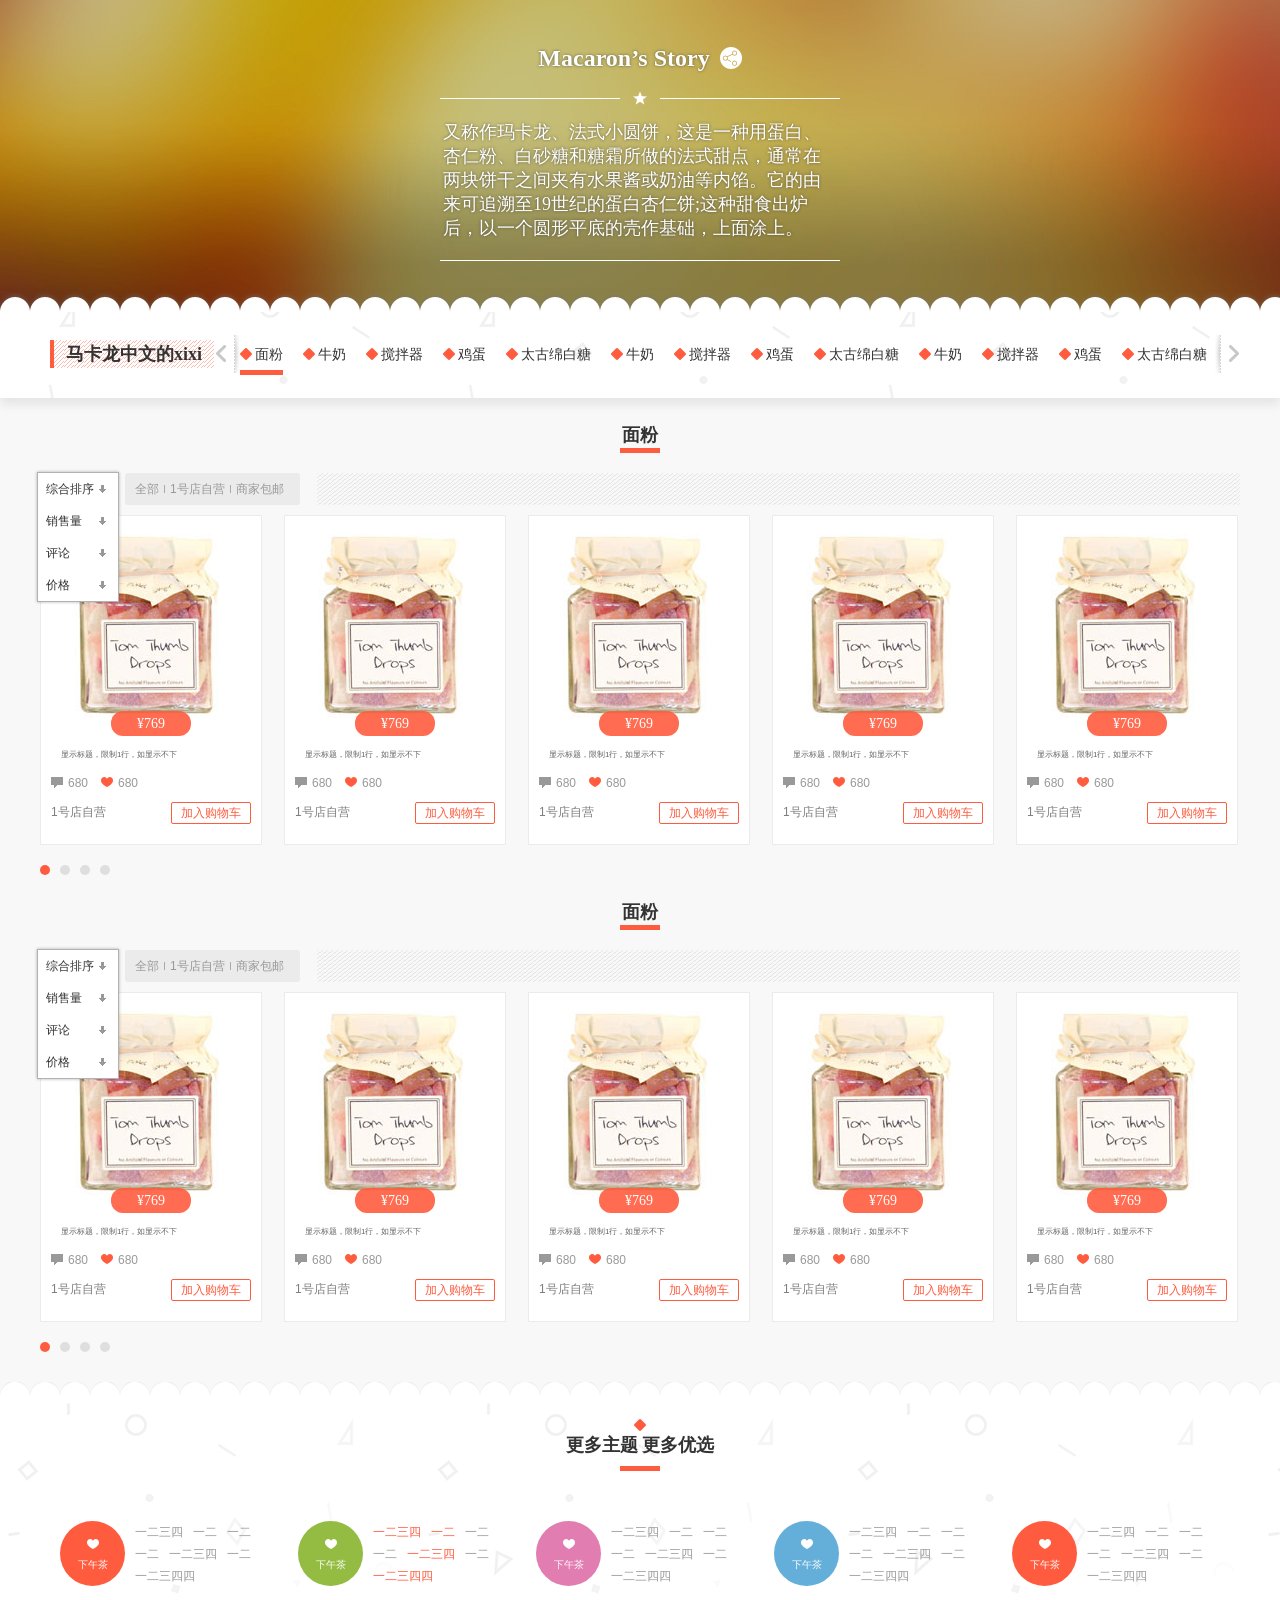
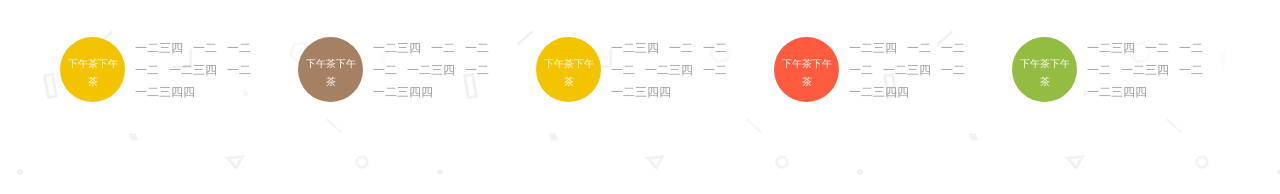
==== index.html @ d4744920 "scenarized scenarizedscenarizedscenarized" ====
<!DOCTYPE html>
<html>
    <head>
        <meta charset="utf-8" />
        <title></title>
        <link type="text/css" href="style/base.css" rel="stylesheet" />
        <link type="text/css" href="style/index.css" rel="stylesheet" />
        <style type="text/css">
            
        </style>
    </head>
    <body>
        <div class="scenarized-shop">
            <div class="scenarized-shop-header">
                <img class="shop-header-back" src="img/scenar-header-bg.png" />
                <div class="shop-header-info">
                    <h2 class="header-info-title">Macaron’s Story<a href="javascript:;" class="img-sprite icon-share"></a></h2>
                    <p class="header-info-describe">又称作玛卡龙、法式小圆饼，这是一种用蛋白、杏仁粉、白砂糖和糖霜所做的法式甜点，通常在两块饼干之间夹有水果酱或奶油等内馅。它的由来可追溯至19世纪的蛋白杏仁饼;这种甜食出炉后，以一个圆形平底的壳作基础，上面涂上。</p>
                </div>
            </div>
            <div class="scenarized-shop-cate">
                <div class="clearfix shop-cate-sub">
                    <h3 class="cate-sub-title">马卡龙中文的xixi</h3>
                    <div class="cate-sub-list">
                        <a href="javascript:;" class="img-sprite slider-left"></a>
                        <a href="javascript:;" class="img-sprite slider-right"></a>
                        <div class="sub-list-slider">
                            <ul class="clearfix slider-list">
                                <li class="act"><i class="img-sprite icon-rhombus"></i>面粉</li>
                                <li><i class="img-sprite icon-rhombus"></i>牛奶</li>
                                <li><i class="img-sprite icon-rhombus"></i>搅拌器</li>
                                <li><i class="img-sprite icon-rhombus"></i>鸡蛋</li>
                                <li><i class="img-sprite icon-rhombus"></i>太古绵白糖</li>
                                <li><i class="img-sprite icon-rhombus"></i>牛奶</li>
                                <li><i class="img-sprite icon-rhombus"></i>搅拌器</li>
                                <li><i class="img-sprite icon-rhombus"></i>鸡蛋</li>
                                <li><i class="img-sprite icon-rhombus"></i>太古绵白糖</li>
                                <li><i class="img-sprite icon-rhombus"></i>牛奶</li>
                                <li><i class="img-sprite icon-rhombus"></i>搅拌器</li>
                                <li><i class="img-sprite icon-rhombus"></i>鸡蛋</li>
                                <li><i class="img-sprite icon-rhombus"></i>太古绵白糖</li>
                                <li><i class="img-sprite icon-rhombus"></i>牛奶</li>
                                <li><i class="img-sprite icon-rhombus"></i>牛奶</li>
                                <li><i class="img-sprite icon-rhombus"></i>牛奶</li>
                                <li><i class="img-sprite icon-rhombus"></i>牛奶</li>
                                <li><i class="img-sprite icon-rhombus"></i>牛奶</li>
                            </ul>
                        </div>
                    </div>
                </div>
            </div>
            <div class="scenarized-shop-col">
                <h2 class="shop-col-title">面粉</h2>
                <div class="shop-col-filter">
                    <div class="clearfix col-filter-box">
                        <div class="filter-box-list">
                            <p class="box-list-p">综合排序<i class="img-sprite icon-arr"></i></p>
                            <ul class="box-list-ul">
                                <li class="down">综合排序<i class="img-sprite icon-arr"></i></li>
                                <li class="down">销售量<i class="img-sprite icon-arr"></i></li>
                                <li class="down">评论<i class="img-sprite icon-arr"></i></li>
                                <li class="down">价格<i class="img-sprite icon-arr"></i></li>
                            </ul>
                        </div>
                        <div class="clearfix filter-box-type">
                            <a href="javascript:;">全部</a><span></span>
                            <a href="javascript:;">1号店自营</a><span></span>
                            <a href="javascript:;">商家包邮</a>
                        </div>
                    </div>
                </div>
                <div class="shop-col-list">
                    <a href="javascript:;" class="img-sprite slider-left"></a>
                    <a href="javascript:;" class="img-sprite slider-right"></a>
                    <div class="shop-col-slider">
                        <ul class="clearfix slider-list">
                            <li class="list-pro">
                                <div class="pro-img">
                                    <a href="javascript:;" title="显示标题">
                                        <img src="img/pro-img.jpg" alt="显示标题" width="" height="" />
                                    </a>
                                    <em class="pro-price">¥769</em>
                                </div>
                                <h6 class="pro-name">
                                    <a href="javascript:;" title="显示标题">显示标题，限制1行，如显示不下</a>
                                </h6>
                                <div class="clearfix pro-d1">
                                    <a class="pro-comm" href="javascript:;" title="">
                                        <i class="img-sprite icon-comm"></i>680
                                    </a>
                                    <a class="pro-fav" href="javascript:;" title="">
                                        <i class="img-sprite icon-fav"></i>680
                                    </a>
                                </div>
                                <div class="clearfix  pro-d2">
                                    <a class="pro-store" href="javascript:;" title="">1号店自营</a>
                                    <a class="add-cart" href="javascript:;" title="">加入购物车</a>
                                </div>
                            </li>
                            <li class="list-pro">
                                <div class="pro-img">
                                    <a href="javascript:;" title="显示标题">
                                        <img src="img/pro-img.jpg" alt="显示标题" width="" height="" />
                                    </a>
                                    <em class="pro-price">¥769</em>
                                </div>
                                <h6 class="pro-name">
                                    <a href="javascript:;" title="显示标题">显示标题，限制1行，如显示不下</a>
                                </h6>
                                <div class="clearfix pro-d1">
                                    <a class="pro-comm" href="javascript:;" title="">
                                        <i class="img-sprite icon-comm"></i>680
                                    </a>
                                    <a class="pro-fav" href="javascript:;" title="">
                                        <i class="img-sprite icon-fav"></i>680
                                    </a>
                                </div>
                                <div class="clearfix  pro-d2">
                                    <a class="pro-store" href="javascript:;" title="">1号店自营</a>
                                    <a class="add-cart" href="javascript:;" title="">加入购物车</a>
                                </div>
                            </li>
                            <li class="list-pro">
                                <div class="pro-img">
                                    <a href="javascript:;" title="显示标题">
                                        <img src="img/pro-img.jpg" alt="显示标题" width="" height="" />
                                    </a>
                                    <em class="pro-price">¥769</em>
                                </div>
                                <h6 class="pro-name">
                                    <a href="javascript:;" title="显示标题">显示标题，限制1行，如显示不下</a>
                                </h6>
                                <div class="clearfix pro-d1">
                                    <a class="pro-comm" href="javascript:;" title="">
                                        <i class="img-sprite icon-comm"></i>680
                                    </a>
                                    <a class="pro-fav" href="javascript:;" title="">
                                        <i class="img-sprite icon-fav"></i>680
                                    </a>
                                </div>
                                <div class="clearfix  pro-d2">
                                    <a class="pro-store" href="javascript:;" title="">1号店自营</a>
                                    <a class="add-cart" href="javascript:;" title="">加入购物车</a>
                                </div>
                            </li>
                            <li class="list-pro">
                                <div class="pro-img">
                                    <a href="javascript:;" title="显示标题">
                                        <img src="img/pro-img.jpg" alt="显示标题" width="" height="" />
                                    </a>
                                    <em class="pro-price">¥769</em>
                                </div>
                                <h6 class="pro-name">
                                    <a href="javascript:;" title="显示标题">显示标题，限制1行，如显示不下</a>
                                </h6>
                                <div class="clearfix pro-d1">
                                    <a class="pro-comm" href="javascript:;" title="">
                                        <i class="img-sprite icon-comm"></i>680
                                    </a>
                                    <a class="pro-fav" href="javascript:;" title="">
                                        <i class="img-sprite icon-fav"></i>680
                                    </a>
                                </div>
                                <div class="clearfix  pro-d2">
                                    <a class="pro-store" href="javascript:;" title="">1号店自营</a>
                                    <a class="add-cart" href="javascript:;" title="">加入购物车</a>
                                </div>
                            </li>
                            <li class="list-pro">
                                <div class="pro-img">
                                    <a href="javascript:;" title="显示标题">
                                        <img src="img/pro-img.jpg" alt="显示标题" width="" height="" />
                                    </a>
                                    <em class="pro-price">¥769</em>
                                </div>
                                <h6 class="pro-name">
                                    <a href="javascript:;" title="显示标题">显示标题，限制1行，如显示不下</a>
                                </h6>
                                <div class="clearfix pro-d1">
                                    <a class="pro-comm" href="javascript:;" title="">
                                        <i class="img-sprite icon-comm"></i>680
                                    </a>
                                    <a class="pro-fav" href="javascript:;" title="">
                                        <i class="img-sprite icon-fav"></i>680
                                    </a>
                                </div>
                                <div class="clearfix  pro-d2">
                                    <a class="pro-store" href="javascript:;" title="">1号店自营</a>
                                    <a class="add-cart" href="javascript:;" title="">加入购物车</a>
                                </div>
                            </li>
                            <li class="list-pro">
                                <div class="pro-img">
                                    <a href="javascript:;" title="显示标题">
                                        <img src="img/pro-img.jpg" alt="显示标题" width="" height="" />
                                    </a>
                                    <em class="pro-price">¥769</em>
                                </div>
                                <h6 class="pro-name">
                                    <a href="javascript:;" title="显示标题">显示标题，限制1行，如显示不下</a>
                                </h6>
                                <div class="clearfix pro-d1">
                                    <a class="pro-comm" href="javascript:;" title="">
                                        <i class="img-sprite icon-comm"></i>680
                                    </a>
                                    <a class="pro-fav" href="javascript:;" title="">
                                        <i class="img-sprite icon-fav"></i>680
                                    </a>
                                </div>
                                <div class="clearfix  pro-d2">
                                    <a class="pro-store" href="javascript:;" title="">1号店自营</a>
                                    <a class="add-cart" href="javascript:;" title="">加入购物车</a>
                                </div>
                            </li>
                        </ul>
                    </div>
                    <ul class="clearfix slider-nav">
                        <li class="act"></li>
                        <li></li>
                        <li></li>
                        <li></li>
                    </ul>
                </div>
            </div>
            <div class="scenarized-shop-col">
                <h2 class="shop-col-title">面粉</h2>
                <div class="shop-col-filter">
                    <div class="clearfix col-filter-box">
                        <div class="filter-box-list down">
                            <p class="box-list-p">综合排序<i class="img-sprite icon-arr"></i></p>
                            <ul class="box-list-ul">
                                <li>综合排序<i class="img-sprite icon-arr"></i></li>
                                <li>销售量<i class="img-sprite icon-arr"></i></li>
                                <li>评论<i class="img-sprite icon-arr"></i></li>
                                <li>价格<i class="img-sprite icon-arr"></i></li>
                            </ul>
                        </div>
                        <div class="clearfix filter-box-type">
                            <a href="javascript:;">全部</a><span></span>
                            <a href="javascript:;">1号店自营</a><span></span>
                            <a href="javascript:;">商家包邮</a>
                        </div>
                    </div>
                </div>
                <div class="shop-col-list">
                    <a href="javascript:;" class="img-sprite slider-left"></a>
                    <a href="javascript:;" class="img-sprite slider-right"></a>
                    <div class="shop-col-slider">
                        <ul class="clearfix slider-list">
                            <li class="list-pro">
                                <div class="pro-img">
                                    <a href="javascript:;" title="显示标题">
                                        <img src="img/pro-img.jpg" alt="显示标题" width="" height="" />
                                    </a>
                                    <em class="pro-price">¥769</em>
                                </div>
                                <h6 class="pro-name">
                                    <a href="javascript:;" title="显示标题">显示标题，限制1行，如显示不下</a>
                                </h6>
                                <div class="clearfix pro-d1">
                                    <a class="pro-comm" href="javascript:;" title="">
                                        <i class="img-sprite icon-comm"></i>680
                                    </a>
                                    <a class="pro-fav" href="javascript:;" title="">
                                        <i class="img-sprite icon-fav"></i>680
                                    </a>
                                </div>
                                <div class="clearfix  pro-d2">
                                    <a class="pro-store" href="javascript:;" title="">1号店自营</a>
                                    <a class="add-cart" href="javascript:;" title="">加入购物车</a>
                                </div>
                            </li>
                            <li class="list-pro">
                                <div class="pro-img">
                                    <a href="javascript:;" title="显示标题">
                                        <img src="img/pro-img.jpg" alt="显示标题" width="" height="" />
                                    </a>
                                    <em class="pro-price">¥769</em>
                                </div>
                                <h6 class="pro-name">
                                    <a href="javascript:;" title="显示标题">显示标题，限制1行，如显示不下</a>
                                </h6>
                                <div class="clearfix pro-d1">
                                    <a class="pro-comm" href="javascript:;" title="">
                                        <i class="img-sprite icon-comm"></i>680
                                    </a>
                                    <a class="pro-fav" href="javascript:;" title="">
                                        <i class="img-sprite icon-fav"></i>680
                                    </a>
                                </div>
                                <div class="clearfix  pro-d2">
                                    <a class="pro-store" href="javascript:;" title="">1号店自营</a>
                                    <a class="add-cart" href="javascript:;" title="">加入购物车</a>
                                </div>
                            </li>
                            <li class="list-pro">
                                <div class="pro-img">
                                    <a href="javascript:;" title="显示标题">
                                        <img src="img/pro-img.jpg" alt="显示标题" width="" height="" />
                                    </a>
                                    <em class="pro-price">¥769</em>
                                </div>
                                <h6 class="pro-name">
                                    <a href="javascript:;" title="显示标题">显示标题，限制1行，如显示不下</a>
                                </h6>
                                <div class="clearfix pro-d1">
                                    <a class="pro-comm" href="javascript:;" title="">
                                        <i class="img-sprite icon-comm"></i>680
                                    </a>
                                    <a class="pro-fav" href="javascript:;" title="">
                                        <i class="img-sprite icon-fav"></i>680
                                    </a>
                                </div>
                                <div class="clearfix  pro-d2">
                                    <a class="pro-store" href="javascript:;" title="">1号店自营</a>
                                    <a class="add-cart" href="javascript:;" title="">加入购物车</a>
                                </div>
                            </li>
                            <li class="list-pro">
                                <div class="pro-img">
                                    <a href="javascript:;" title="显示标题">
                                        <img src="img/pro-img.jpg" alt="显示标题" width="" height="" />
                                    </a>
                                    <em class="pro-price">¥769</em>
                                </div>
                                <h6 class="pro-name">
                                    <a href="javascript:;" title="显示标题">显示标题，限制1行，如显示不下</a>
                                </h6>
                                <div class="clearfix pro-d1">
                                    <a class="pro-comm" href="javascript:;" title="">
                                        <i class="img-sprite icon-comm"></i>680
                                    </a>
                                    <a class="pro-fav" href="javascript:;" title="">
                                        <i class="img-sprite icon-fav"></i>680
                                    </a>
                                </div>
                                <div class="clearfix  pro-d2">
                                    <a class="pro-store" href="javascript:;" title="">1号店自营</a>
                                    <a class="add-cart" href="javascript:;" title="">加入购物车</a>
                                </div>
                            </li>
                            <li class="list-pro">
                                <div class="pro-img">
                                    <a href="javascript:;" title="显示标题">
                                        <img src="img/pro-img.jpg" alt="显示标题" width="" height="" />
                                    </a>
                                    <em class="pro-price">¥769</em>
                                </div>
                                <h6 class="pro-name">
                                    <a href="javascript:;" title="显示标题">显示标题，限制1行，如显示不下</a>
                                </h6>
                                <div class="clearfix pro-d1">
                                    <a class="pro-comm" href="javascript:;" title="">
                                        <i class="img-sprite icon-comm"></i>680
                                    </a>
                                    <a class="pro-fav" href="javascript:;" title="">
                                        <i class="img-sprite icon-fav"></i>680
                                    </a>
                                </div>
                                <div class="clearfix  pro-d2">
                                    <a class="pro-store" href="javascript:;" title="">1号店自营</a>
                                    <a class="add-cart" href="javascript:;" title="">加入购物车</a>
                                </div>
                            </li>
                            <li class="list-pro">
                                <div class="pro-img">
                                    <a href="javascript:;" title="显示标题">
                                        <img src="img/pro-img.jpg" alt="显示标题" width="" height="" />
                                    </a>
                                    <em class="pro-price">¥769</em>
                                </div>
                                <h6 class="pro-name">
                                    <a href="javascript:;" title="显示标题">显示标题，限制1行，如显示不下</a>
                                </h6>
                                <div class="clearfix pro-d1">
                                    <a class="pro-comm" href="javascript:;" title="">
                                        <i class="img-sprite icon-comm"></i>680
                                    </a>
                                    <a class="pro-fav" href="javascript:;" title="">
                                        <i class="img-sprite icon-fav"></i>680
                                    </a>
                                </div>
                                <div class="clearfix  pro-d2">
                                    <a class="pro-store" href="javascript:;" title="">1号店自营</a>
                                    <a class="add-cart" href="javascript:;" title="">加入购物车</a>
                                </div>
                            </li>
                        </ul>
                    </div>
                    <ul class="clearfix slider-nav">
                        <li class="act"></li>
                        <li></li>
                        <li></li>
                        <li></li>
                    </ul>
                </div>
            </div>
            <div class="scenarized-shop-footer">
                <h2 class="shop-footer-title">更多主题 更多优选 </h2>
                <div class="shop-footer-content">
                    <ul class="clearfix footer-content-wrap">
                        <li class="clearfix footer-content-cate has-icon c1">
                            <h5 class="content-cate-title">
                                <i class="img-sprite icon-heart"></i>
                                <span class="text">下午茶</span>
                            </h5>
                            <a href="javascript:;" title="" class="J_max_text content-cate-list">一二三四</a>
                            <a href="javascript:;" title="" class="J_max_text content-cate-list">一二</a>
                            <a href="javascript:;" title="" class="J_max_text content-cate-list">一二</a>
                            <a href="javascript:;" title="" class="J_max_text content-cate-list">一二</a>
                            <a href="javascript:;" title="" class="J_max_text content-cate-list">一二三四</a>
                            <a href="javascript:;" title="" class="J_max_text content-cate-list">一二</a>
                            <a href="javascript:;" title="" class="J_max_text content-cate-list">一二三四四</a>
                        </li>
                        <li class="clearfix footer-content-cate has-icon c2">
                            <h5 class="content-cate-title">
                                <i class="img-sprite icon-heart"></i>
                                <span class="text">下午茶</span>
                            </h5>
                            <a href="javascript:;" title="" class="J_max_text content-cate-list fc">一二三四</a>
                            <a href="javascript:;" title="" class="J_max_text content-cate-list fc">一二</a>
                            <a href="javascript:;" title="" class="J_max_text content-cate-list">一二</a>
                            <a href="javascript:;" title="" class="J_max_text content-cate-list">一二</a>
                            <a href="javascript:;" title="" class="J_max_text content-cate-list fc">一二三四</a>
                            <a href="javascript:;" title="" class="J_max_text content-cate-list">一二</a>
                            <a href="javascript:;" title="" class="J_max_text content-cate-list fc">一二三四四</a>
                        </li>
                        <li class="clearfix footer-content-cate has-icon c3">
                            <h5 class="content-cate-title">
                                <i class="img-sprite icon-heart"></i>
                                <span class="text">下午茶</span>
                            </h5>
                            <a href="javascript:;" title="" class="J_max_text content-cate-list">一二三四</a>
                            <a href="javascript:;" title="" class="J_max_text content-cate-list">一二</a>
                            <a href="javascript:;" title="" class="J_max_text content-cate-list">一二</a>
                            <a href="javascript:;" title="" class="J_max_text content-cate-list">一二</a>
                            <a href="javascript:;" title="" class="J_max_text content-cate-list">一二三四</a>
                            <a href="javascript:;" title="" class="J_max_text content-cate-list">一二</a>
                            <a href="javascript:;" title="" class="J_max_text content-cate-list">一二三四四</a>
                        </li>
                        <li class="clearfix footer-content-cate has-icon c4">
                            <h5 class="content-cate-title">
                                <i class="img-sprite icon-heart"></i>
                                <span class="text">下午茶</span>
                            </h5>
                            <a href="javascript:;" title="" class="J_max_text content-cate-list">一二三四</a>
                            <a href="javascript:;" title="" class="J_max_text content-cate-list">一二</a>
                            <a href="javascript:;" title="" class="J_max_text content-cate-list">一二</a>
                            <a href="javascript:;" title="" class="J_max_text content-cate-list">一二</a>
                            <a href="javascript:;" title="" class="J_max_text content-cate-list">一二三四</a>
                            <a href="javascript:;" title="" class="J_max_text content-cate-list">一二</a>
                            <a href="javascript:;" title="" class="J_max_text content-cate-list">一二三四四</a>
                        </li>
                        <li class="clearfix footer-content-cate has-icon c1">
                            <h5 class="content-cate-title">
                                <i class="img-sprite icon-heart"></i>
                                <span class="text">下午茶</span>
                            </h5>
                            <a href="javascript:;" title="" class="J_max_text content-cate-list">一二三四</a>
                            <a href="javascript:;" title="" class="J_max_text content-cate-list">一二</a>
                            <a href="javascript:;" title="" class="J_max_text content-cate-list">一二</a>
                            <a href="javascript:;" title="" class="J_max_text content-cate-list">一二</a>
                            <a href="javascript:;" title="" class="J_max_text content-cate-list">一二三四</a>
                            <a href="javascript:;" title="" class="J_max_text content-cate-list">一二</a>
                            <a href="javascript:;" title="" class="J_max_text content-cate-list">一二三四四</a>
                        </li>
                        <li class="clearfix footer-content-cate c5">
                            <h5 class="content-cate-title">
                                <i class="img-sprite icon-heart"></i>
                                <span class="text">下午茶下午茶</span>
                            </h5>
                            <a href="javascript:;" title="" class="J_max_text content-cate-list">一二三四</a>
                            <a href="javascript:;" title="" class="J_max_text content-cate-list">一二</a>
                            <a href="javascript:;" title="" class="J_max_text content-cate-list">一二</a>
                            <a href="javascript:;" title="" class="J_max_text content-cate-list">一二</a>
                            <a href="javascript:;" title="" class="J_max_text content-cate-list">一二三四</a>
                            <a href="javascript:;" title="" class="J_max_text content-cate-list">一二</a>
                            <a href="javascript:;" title="" class="J_max_text content-cate-list">一二三四四</a>
                        </li>
                        <li class="clearfix footer-content-cate c6">
                            <h5 class="content-cate-title">
                                <i class="img-sprite icon-heart"></i>
                                <span class="text">下午茶下午茶</span>
                            </h5>
                            <a href="javascript:;" title="" class="J_max_text content-cate-list">一二三四</a>
                            <a href="javascript:;" title="" class="J_max_text content-cate-list">一二</a>
                            <a href="javascript:;" title="" class="J_max_text content-cate-list">一二</a>
                            <a href="javascript:;" title="" class="J_max_text content-cate-list">一二</a>
                            <a href="javascript:;" title="" class="J_max_text content-cate-list">一二三四</a>
                            <a href="javascript:;" title="" class="J_max_text content-cate-list">一二</a>
                            <a href="javascript:;" title="" class="J_max_text content-cate-list">一二三四四</a>
                        </li>
                        <li class="clearfix footer-content-cate c5">
                            <h5 class="content-cate-title">
                                <i class="img-sprite icon-heart"></i>
                                <span class="text">下午茶下午茶</span>
                            </h5>
                            <a href="javascript:;" title="" class="J_max_text content-cate-list">一二三四</a>
                            <a href="javascript:;" title="" class="J_max_text content-cate-list">一二</a>
                            <a href="javascript:;" title="" class="J_max_text content-cate-list">一二</a>
                            <a href="javascript:;" title="" class="J_max_text content-cate-list">一二</a>
                            <a href="javascript:;" title="" class="J_max_text content-cate-list">一二三四</a>
                            <a href="javascript:;" title="" class="J_max_text content-cate-list">一二</a>
                            <a href="javascript:;" title="" class="J_max_text content-cate-list">一二三四四</a>
                        </li>
                        <li class="clearfix footer-content-cate c1">
                            <h5 class="content-cate-title">
                                <i class="img-sprite icon-heart"></i>
                                <span class="text">下午茶下午茶</span>
                            </h5>
                            <a href="javascript:;" title="" class="J_max_text content-cate-list">一二三四</a>
                            <a href="javascript:;" title="" class="J_max_text content-cate-list">一二</a>
                            <a href="javascript:;" title="" class="J_max_text content-cate-list">一二</a>
                            <a href="javascript:;" title="" class="J_max_text content-cate-list">一二</a>
                            <a href="javascript:;" title="" class="J_max_text content-cate-list">一二三四</a>
                            <a href="javascript:;" title="" class="J_max_text content-cate-list">一二</a>
                            <a href="javascript:;" title="" class="J_max_text content-cate-list">一二三四四</a>
                        </li>
                        <li class="clearfix footer-content-cate c2">
                            <h5 class="content-cate-title">
                                <i class="img-sprite icon-heart"></i>
                                <span class="text">下午茶下午茶</span>
                            </h5>
                            <a href="javascript:;" title="" class="J_max_text content-cate-list">一二三四</a>
                            <a href="javascript:;" title="" class="J_max_text content-cate-list">一二</a>
                            <a href="javascript:;" title="" class="J_max_text content-cate-list">一二</a>
                            <a href="javascript:;" title="" class="J_max_text content-cate-list">一二</a>
                            <a href="javascript:;" title="" class="J_max_text content-cate-list">一二三四</a>
                            <a href="javascript:;" title="" class="J_max_text content-cate-list">一二</a>
                            <a href="javascript:;" title="" class="J_max_text content-cate-list">一二三四四</a>
                        </li>
                    </ul>
                </div>
            </div>
        </div>
    </body>
    <script type="text/javascript" src="js/jquery-1.10.2.min.js"></script>
</html>
---- style/base.css ----
body,p,form,input,button,dl,dt,dd,ul,ol,li,h1,h2,h3,h4{margin:0;padding:0;list-style:none;}
body,button,input,select,textarea{font:12px Arial, Helvetica, sans-serif;color:#333;}
input,select,textarea{font-size:100%;}
a{text-decoration:none;color:#333;}
a:hover{text-decoration:none;color:#c00;}
a.blue_link{color:#06c;}
a.blue_link:hover{color:#f60;}
.clearfix:after{display:block;content:".";height:0;visibility:hidden;clear:both;font-size:0;line-height:0;}
.clearfix{*zoom:1;}
img{border:0 none;vertical-align:top;}
em{font-style:normal;}
button::-moz-focus-inner{padding:0;border:none;}
.wrap{width:980px;margin:0 auto;background-color:#fff;}
.fl{float:left;}
.fr{float:right;}
.mt{margin-top:10px;}
.ml{margin-left:10px;}
.mt5{margin-top:5px;}
.mt10{margin-top:10px;}
.mb{margin-bottom:10px;}
.none{display:none;}
---- style/index.css ----
body{
	cursor:default;
	background:#f8f8f8;
}
.scenarized-shop a:hover{
	color:#ff5c3f!important;
}
.img-sprite{
	display:block;
	background:url(../img/img-sprite.png) no-repeat;
}
.icon-share{
	width:22px;
	height:22px;
	background-position:-78px -19px;
}
.icon-rhombus{
	width:12px;
	height:12px;
	background-position:-78px 0;
}
.icon-arr{
	width:7px;
	height:8px;
	background-position:0 0;
}
.down .icon-arr{
	background-position:0 0;
}
.up .icon-arr{
	background-position:-10px 0;
}
.icon-comm{
	width:12px;
	height:11px;
	background-position:-27px 0;
}
.icon-fav{
	width:12px;
	height:10px;
	background-position:-44px 0;
}
.icon-heart{
	width:12px;
	height:10px;
	background-position:-61px 0;
}

.scenarized-shop{
	width:100%;
}
.scenarized-shop-header{
	position:relative;
	z-index:1;
	width:100%;
	height:312px;
	overflow:hidden;
}
.shop-header-back{
	position:absolute;
	z-index:0;
	left:50%;
	top:0;
	width:1920px;
	height:312px;
	margin-left:-960px;
}
.shop-header-info{
	position:relative;
	z-index:1;
	width:400px;
	margin:45px auto 0;
}
.header-info-title{
	width:100%;
	height:26px;
	padding-bottom:34px;
	text-align:center;
	background:url(../img/info-describe-bg.png) no-repeat left bottom;
	font:700 24px/26px 'Times New Roman';
	color:#fff;
	text-shadow:0 0 3px rgba(51, 51, 51, .7);
}
.header-info-title .icon-share{
	display:inline-block;
	_zoom:1;
	*display:inline;
	margin:-4px 0 0 10px;
	vertical-align:middle;
}
.header-info-describe{
	padding:15px 3px 20px;
	border-bottom:1px solid #fff;
	color:#fff;
	font:500 18px/24px 'microsoft yahei';
	text-shadow:0 0 3px rgba(51, 51, 51, .7);
}

/* scenarized-shop-cate */

.scenarized-shop-cate{
	position:relative;
	z-index:2;
	width:100%;
	height:40px;
	overflow:hidden;
	margin-top:-21px;
	padding:44px 0 23px;
	background:url(../img/cate-bg.png) repeat-x 0 0;
	box-shadow:0 6px 10px rgba(51, 51, 51, .1)
}

.shop-cate-sub{
	width:980px;
	height:40px;
	margin:0 auto;
	color:#333;
	font-family:'microsoft yahei';
}

.cate-sub-title,
.cate-sub-list{
	float:left;
	_display:inline;
}
.cate-sub-title{
	width:140px;
	height:28px;
	overflow:hidden;
	margin-top:5px;
	margin-left:10px;
	padding:0 8px 0 12px;
	line-height:28px;
	font-size:18px;
	white-space:nowrap;
	text-overflow:ellipsis;
	border-left:4px solid #ff5c3f;
	background:url(../img/cate-title-bg.png) repeat-x 0 0;
}
.cate-sub-list{
	position:relative;
	width:;
	height:40px;
	overflow:hidden;
	padding:0 24px 0 26px;
}
.sub-list-slider{
	width:100%;
	overflow:hidden;
}
.cate-sub-list .slider-list{
	width:9999px;
}
.cate-sub-list .slider-list li{
	position:relative;
	float:left;
	height:30px;
	overflow:hidden;
	line-height:30px;
	margin-right:20px;
	padding:5px 0 0 15px;
	border-bottom:5px solid transparent;
	font-size:14px;
	cursor:pointer;
}
.cate-sub-list .slider-list li.act,
.cate-sub-list .slider-list li:hover{
	border-color:#ff5c3f;
}
.cate-sub-list .slider-list li .icon-rhombus{
	position:absolute;
	left:0;
	top:50%;
	margin-top:-5px;
}

.cate-sub-list .slider-left,
.cate-sub-list .slider-right{
	position:absolute;
	top:0;
	width:24px;
	height:40px;
}
.cate-sub-list .slider-left{
	left:2px;
	background-position:0 -56px;
}
.cate-sub-list .slider-right{
	right:0;
	background-position:-27px -56px;
}


/* scenarized-shop-col */
.scenarized-shop-col{

}
.shop-col-title{
	width:980px;
	margin:20px auto;
	text-align:center;
	font:700 18px/35px 'microsoft yahei';
	color:#333;
	background:url(../img/col-title-bg.png) no-repeat center bottom;
}

.shop-col-filter{
	width:980px;
	margin:0 auto;
	background:url(../img/col-filter-bg.png) repeat-x 0 0;
}
.col-filter-box{
	width:277px;
	height:32px;
	background:#f8f8f8;
}
.filter-box-list,
.filter-box-type{
	float:left;
	_display:inline;
}
.filter-box-list{
	position:relative;
	width:75px;
	margin-right:10px;
}
.filter-box-list .box-list-p{
	position:relative;
	width:50px;
	height:32px;
	overflow:hidden;
	padding:0 20px 0 5px;
	line-height:32px;
	color:#ff5c3f;
	cursor:pointer;
}
.filter-box-list .icon-arr{
	position:absolute;
	top:50%;
	margin-top:-4px;
}
.box-list-p .icon-arr{
	right:10px;
}
.filter-box-list .box-list-ul{
	/*display:none;*/
	position:absolute;
	z-index:3;
	top:-1px;
	left:50%;
	width:80px;
	margin-left:-41px;
	border:1px solid rgba(0, 0, 0, .3);
	box-shadow:0 0 3px rgba(0, 0, 0, .3);
	background:#fff;
}
.box-list-ul li{
	position:relative;
	width:52px;
	height:32px;
	padding:0 20px 0 8px;
	line-height:32px;
	cursor:pointer;
}
.box-list-ul li .icon-arr{
	right:12px;
}
.filter-box-type{
	width:155px;
	height:32px;
	overflow:hidden;
	padding:0 10px;
	line-height:32px;
	background:#ebebeb;
	border-radius:3px;
}
.filter-box-type a,
.filter-box-type span{
	float:left;
	_display:inline;
}
.filter-box-type a{
	color:#999;
}
.filter-box-type span{
	width:1px;
	height:8px;
	margin:12px 5px 0;
	background:#aaa;
}
.shop-col-list{
	position:relative;
	width:980px;
	overflow:hidden;
	margin:10px auto 0;
	padding-bottom:30px;
}
.shop-col-list .shop-col-slider{
	height:330px;
}
.shop-col-list .shop-col-slider .slider-list{
	width:99999px;
}
.shop-col-slider  .slider-list .list-pro{
	float:left;
	width:200px;
	margin-right:22px;
	padding:10px 10px 20px;
	border:1px solid #ebebeb;
	background:#fff;
}
.list-pro .pro-img{
	position:relative;
	width:200px;
	height:200px;
	overflow:hidden;
	padding-bottom:10px;
}
.list-pro .pro-price{
	position:absolute;
	bottom:0;
	left:50%;
	width:80px;
	height:25px;
	margin-left:-40px;
	border-radius:12px;
	color:#fff;
	font:500 14px/25px 'microsoft yahei';
	text-align:center;
	background:rgba(255, 92, 63, .9);
}
.list-pro .pro-name{
	height:18px;
	overflow:hidden;
	padding:0 10px;
	margin:10px 0 0;
	line-height:18px;
	text-overflow:ellipsis;
	white-space:nowrap;
	font-weight:500;
}
.list-pro .pro-name a{
	color:#666;
}

.list-pro .pro-d1,
.list-pro .pro-d2{
	margin-top:10px;
}
.list-pro .pro-comm,
.list-pro .pro-fav{
	float:left;
	_display:inline;
	width:50px;
	height:18px;
	overflow:hidden;
	line-height:18px;
	color:#999;
}
.list-pro .pro-comm i,
.list-pro .pro-fav i{
	float:left;
	_display:inline;
	margin-top:3px;
	margin-right:5px;
}
.list-pro .pro-store{
	width:80px;
	height:20px;
	overflow:hidden;
	line-height:20px;
	color:#7e7e7e;
	text-overflow:ellipsis;
	white-space:nowrap;
}
.list-pro .add-cart{
	float:right;
	_display:inline;
	width:78px;
	height:20px;
	line-height:20px;
	text-align:center;
	border-radius:2px;
	color:#ff5c3f;
	border:1px solid #ff5c3f;
}

.shop-col-list .slider-nav{
	position:absolute;
	bottom:0;
}
.shop-col-list .slider-nav li{
	float:left;
	_display:inline;
	width:10px;
	height:10px;
	margin-right:10px;
	border-radius:5px;
	background:#dedede;
	cursor:pointer;
}
.shop-col-list .slider-nav li.act{
	background:#ff5c3f;
}

/* scenarized-shop-footer */
.scenarized-shop-footer{
	width:100%;
	height:375px;
	overflow:hidden;
	padding:37px 0 0;
	margin-top:30px;
	background:url(../img/scenar-footer-bg.png) repeat-x;
}
.shop-footer-title{
	width:100%;
	height:52px;
	text-align:center;
	font:700 18px/52px 'microsoft yahei';
	color:#333;
	background:url(../img/footer-title-bg.png) no-repeat center top;
}
.shop-footer-content{
	width:980px;
	margin:0 auto;
}
.footer-content-wrap{
	width:1190px;
}
.footer-content-cate{
	float:left;
	_display:inline;
	width:205px;
	height:66px;
	overflow:hidden;
	margin-top:50px;
	margin-right:33px;
}
.content-cate-title{
	position:relative;
	float:left;
	_display:inline;
	width:65px;
	height:65px;
	overflow:hidden;
	margin:0 10px 0 0;
	border-radius:33px;
}
.content-cate-title .icon-heart,
.content-cate-title .text{
	position:absolute;
}
.content-cate-title .icon-heart{
	top:-999em;
	left:50%;
	width:12px;
	height:10px;
	margin-left:-6px;
}
.content-cate-title .text{
	top:18px;
	left:50%;
	width:56px;
	line-height:18px;
	margin-left:-28px;
	text-align:center;
	color:#fff;
	font-weight:500;
}
.has-icon .content-cate-title .icon-heart{
	top:18px;
}
.has-icon .content-cate-title .text{
	top:35px;
}
.c1 .content-cate-title{
	background:#ff5c3f;
}
.c2 .content-cate-title{
	background:#94bc42;
}
.c3 .content-cate-title{
	background:#e17db1;
}
.c4 .content-cate-title{
	background:#64afd9;
}
.c5 .content-cate-title{
	background:#f3c300;
}
.c6 .content-cate-title{
	background:#a58063;
}
.content-cate-list{
	float:left;
	_display:inline;
	height:22px;
	line-height:22px;
	margin-right:10px;
	color:#999;
}
a.content-cate-list:hover{
	color:#999!important;
	text-decoration:underline;
}
.fc{
	color:#ff5c3f;
}
@media screen and (min-width:1200px){
	.shop-cate-sub,
	.shop-col-title,
	.shop-col-filter,
	.shop-col-list{
		width:1200px;
	}
	.cate-sub-list{
		width:975px;
	}
	.shop-footer-content{
		width:1160px;
	}
	.footer-content-wrap{
		width:1190px;
	}
}
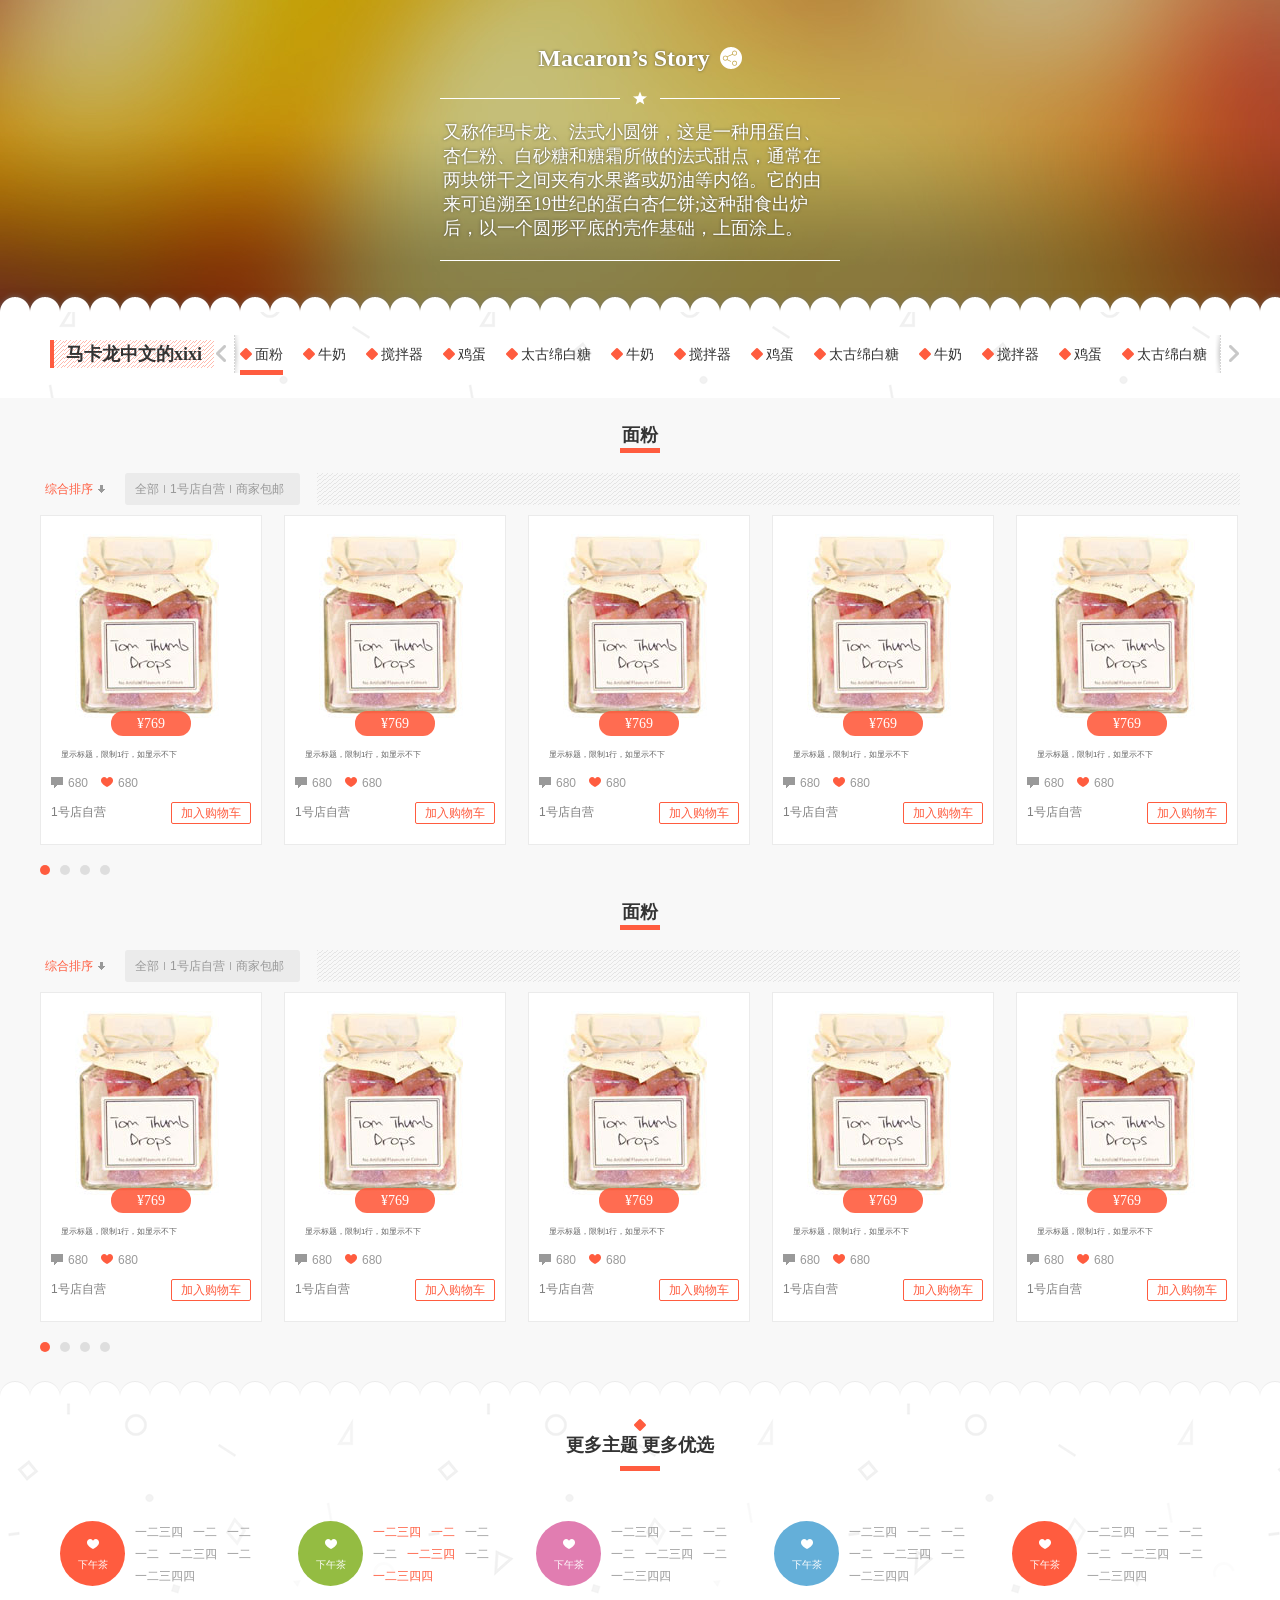
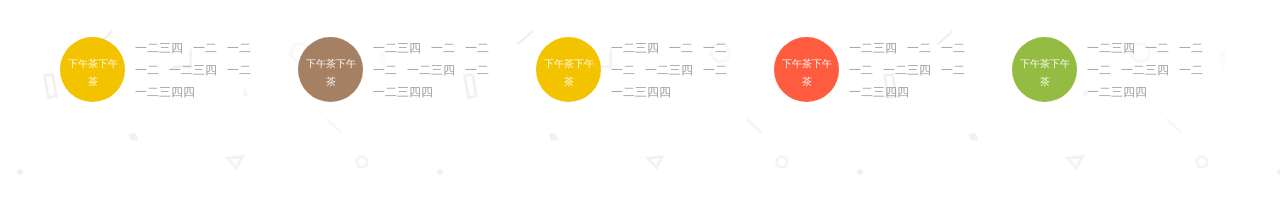
==== commit e43f4057: "回家继续" ====
--- a/index.html
+++ b/index.html
@@ -5,19 +5,19 @@
         <title></title>
         <link type="text/css" href="style/base.css" rel="stylesheet" />
         <link type="text/css" href="style/index.css" rel="stylesheet" />
-        <style type="text/css">
-            
-        </style>
+        <!--[if lte IE 8]>
+            <link rel="stylesheet" href="style/indexIE.css" />
+        <![endif]-->
     </head>
     <body>
+        <div class="scenarized-shop-header">
+            <img class="shop-header-back" src="img/scenar-header-bg.png" />
+            <div class="shop-header-info">
+                <h2 class="header-info-title">Macaron’s Story<a href="javascript:;" class="img-sprite icon-share"></a></h2>
+                <p class="header-info-describe">又称作玛卡龙、法式小圆饼，这是一种用蛋白、杏仁粉、白砂糖和糖霜所做的法式甜点，通常在两块饼干之间夹有水果酱或奶油等内馅。它的由来可追溯至19世纪的蛋白杏仁饼;这种甜食出炉后，以一个圆形平底的壳作基础，上面涂上。</p>
+            </div>
+        </div>
         <div class="scenarized-shop">
-            <div class="scenarized-shop-header">
-                <img class="shop-header-back" src="img/scenar-header-bg.png" />
-                <div class="shop-header-info">
-                    <h2 class="header-info-title">Macaron’s Story<a href="javascript:;" class="img-sprite icon-share"></a></h2>
-                    <p class="header-info-describe">又称作玛卡龙、法式小圆饼，这是一种用蛋白、杏仁粉、白砂糖和糖霜所做的法式甜点，通常在两块饼干之间夹有水果酱或奶油等内馅。它的由来可追溯至19世纪的蛋白杏仁饼;这种甜食出炉后，以一个圆形平底的壳作基础，上面涂上。</p>
-                </div>
-            </div>
             <div class="scenarized-shop-cate">
                 <div class="clearfix shop-cate-sub">
                     <h3 class="cate-sub-title">马卡龙中文的xixi</h3>
@@ -535,4 +535,5 @@
         </div>
     </body>
     <script type="text/javascript" src="js/jquery-1.10.2.min.js"></script>
+    <script type="text/javascript" src="js/index.js"></script>
 </html>
--- a/style/index.css
+++ b/style/index.css
@@ -47,11 +47,13 @@
 }
 
 .scenarized-shop{
+	position:relative;
 	width:100%;
+	top:291px;
 }
 .scenarized-shop-header{
-	position:relative;
-	z-index:1;
+	position:fixed;
+	top:0;
 	width:100%;
 	height:312px;
 	overflow:hidden;
@@ -84,7 +86,6 @@
 .header-info-title .icon-share{
 	display:inline-block;
 	_zoom:1;
-	*display:inline;
 	margin:-4px 0 0 10px;
 	vertical-align:middle;
 }
@@ -99,12 +100,10 @@
 /* scenarized-shop-cate */
 
 .scenarized-shop-cate{
-	position:relative;
-	z-index:2;
 	width:100%;
 	height:40px;
 	overflow:hidden;
-	margin-top:-21px;
+	/*margin-top:-21px;*/
 	padding:44px 0 23px;
 	background:url(../img/cate-bg.png) repeat-x 0 0;
 	box-shadow:0 6px 10px rgba(51, 51, 51, .1)
@@ -139,16 +138,19 @@
 }
 .cate-sub-list{
 	position:relative;
-	width:;
+	width:755px;
 	height:40px;
-	overflow:hidden;
 	padding:0 24px 0 26px;
 }
 .sub-list-slider{
-	width:100%;
+	position:relative;
+	top:0;
+	width:755px;
+	height:40px;
 	overflow:hidden;
 }
 .cate-sub-list .slider-list{
+	position:absolute;
 	width:9999px;
 }
 .cate-sub-list .slider-list li{
@@ -193,11 +195,12 @@
 
 /* scenarized-shop-col */
 .scenarized-shop-col{
-
+	padding-top:20px;
+	background:#f8f8f8;
 }
 .shop-col-title{
 	width:980px;
-	margin:20px auto;
+	margin:0 auto 20px;
 	text-align:center;
 	font:700 18px/35px 'microsoft yahei';
 	color:#333;
@@ -243,7 +246,7 @@
 	right:10px;
 }
 .filter-box-list .box-list-ul{
-	/*display:none;*/
+	display:none;
 	position:absolute;
 	z-index:3;
 	top:-1px;
@@ -304,7 +307,7 @@
 .shop-col-slider  .slider-list .list-pro{
 	float:left;
 	width:200px;
-	margin-right:22px;
+	margin-right:30px;
 	padding:10px 10px 20px;
 	border:1px solid #ebebeb;
 	background:#fff;
@@ -365,6 +368,8 @@
 	margin-right:5px;
 }
 .list-pro .pro-store{
+	float:left;
+	_display:inline;
 	width:80px;
 	height:20px;
 	overflow:hidden;
@@ -406,11 +411,9 @@
 /* scenarized-shop-footer */
 .scenarized-shop-footer{
 	width:100%;
-	height:375px;
-	overflow:hidden;
-	padding:37px 0 0;
-	margin-top:30px;
-	background:url(../img/scenar-footer-bg.png) repeat-x;
+	height:381px;
+	padding:67px 0 0;
+	background:#f8f8f8 url(../img/scenar-footer-bg.png) repeat-x left bottom;
 }
 .shop-footer-title{
 	width:100%;
@@ -421,11 +424,14 @@
 	background:url(../img/footer-title-bg.png) no-repeat center top;
 }
 .shop-footer-content{
+	position:relative;
 	width:980px;
+	height:235px;
 	margin:0 auto;
+	overflow:hidden;
 }
 .footer-content-wrap{
-	width:1190px;
+	width:1040px;
 }
 .footer-content-cate{
 	float:left;
@@ -434,7 +440,7 @@
 	height:66px;
 	overflow:hidden;
 	margin-top:50px;
-	margin-right:33px;
+	margin-right:55px;
 }
 .content-cate-title{
 	position:relative;
@@ -506,6 +512,7 @@
 .fc{
 	color:#ff5c3f;
 }
+
 @media screen and (min-width:1200px){
 	.shop-cate-sub,
 	.shop-col-title,
@@ -516,10 +523,22 @@
 	.cate-sub-list{
 		width:975px;
 	}
+	.sub-list-slider{
+		width:975px;
+	}
 	.shop-footer-content{
 		width:1160px;
 	}
 	.footer-content-wrap{
 		width:1190px;
 	}
+	.shop-col-slider  .slider-list .list-pro{
+		margin-right:22px;
+	}
+	.footer-content-wrap{
+		width:1190px;
+	}
+	.footer-content-cate{
+		margin-right:33px;
+	}
 }
--- a/style/indexIE.css
+++ b/style/indexIE.css
@@ -0,0 +1,40 @@
+/* ie 下的bug修复 ie7及一下版本 */
+.filter-box-list{
+	z-index:2;
+}
+.filter-box-list .box-list-ul{
+	border:1px solid #eee;
+}
+.list-pro .pro-price{
+	background:#ff5c3f;
+}
+
+
+/* 大屏幕 for ie  w1200 */
+.w1200 .shop-cate-sub,
+.w1200 .shop-col-title,
+.w1200 .shop-col-filter,
+.w1200 .shop-col-list{
+	width:1200px;
+}
+.w1200 .cate-sub-list{
+	width:975px;
+}
+.w1200 .sub-list-slider{
+	width:975px;
+}
+.w1200 .shop-footer-content{
+	width:1160px;
+}
+.w1200 .footer-content-wrap{
+	width:1190px;
+}
+.w1200 .shop-col-slider  .slider-list .list-pro{
+	margin-right:22px;
+}
+.w1200 .footer-content-wrap{
+	width:1190px;
+}
+.w1200 .footer-content-cate{
+	margin-right:33px;
+}
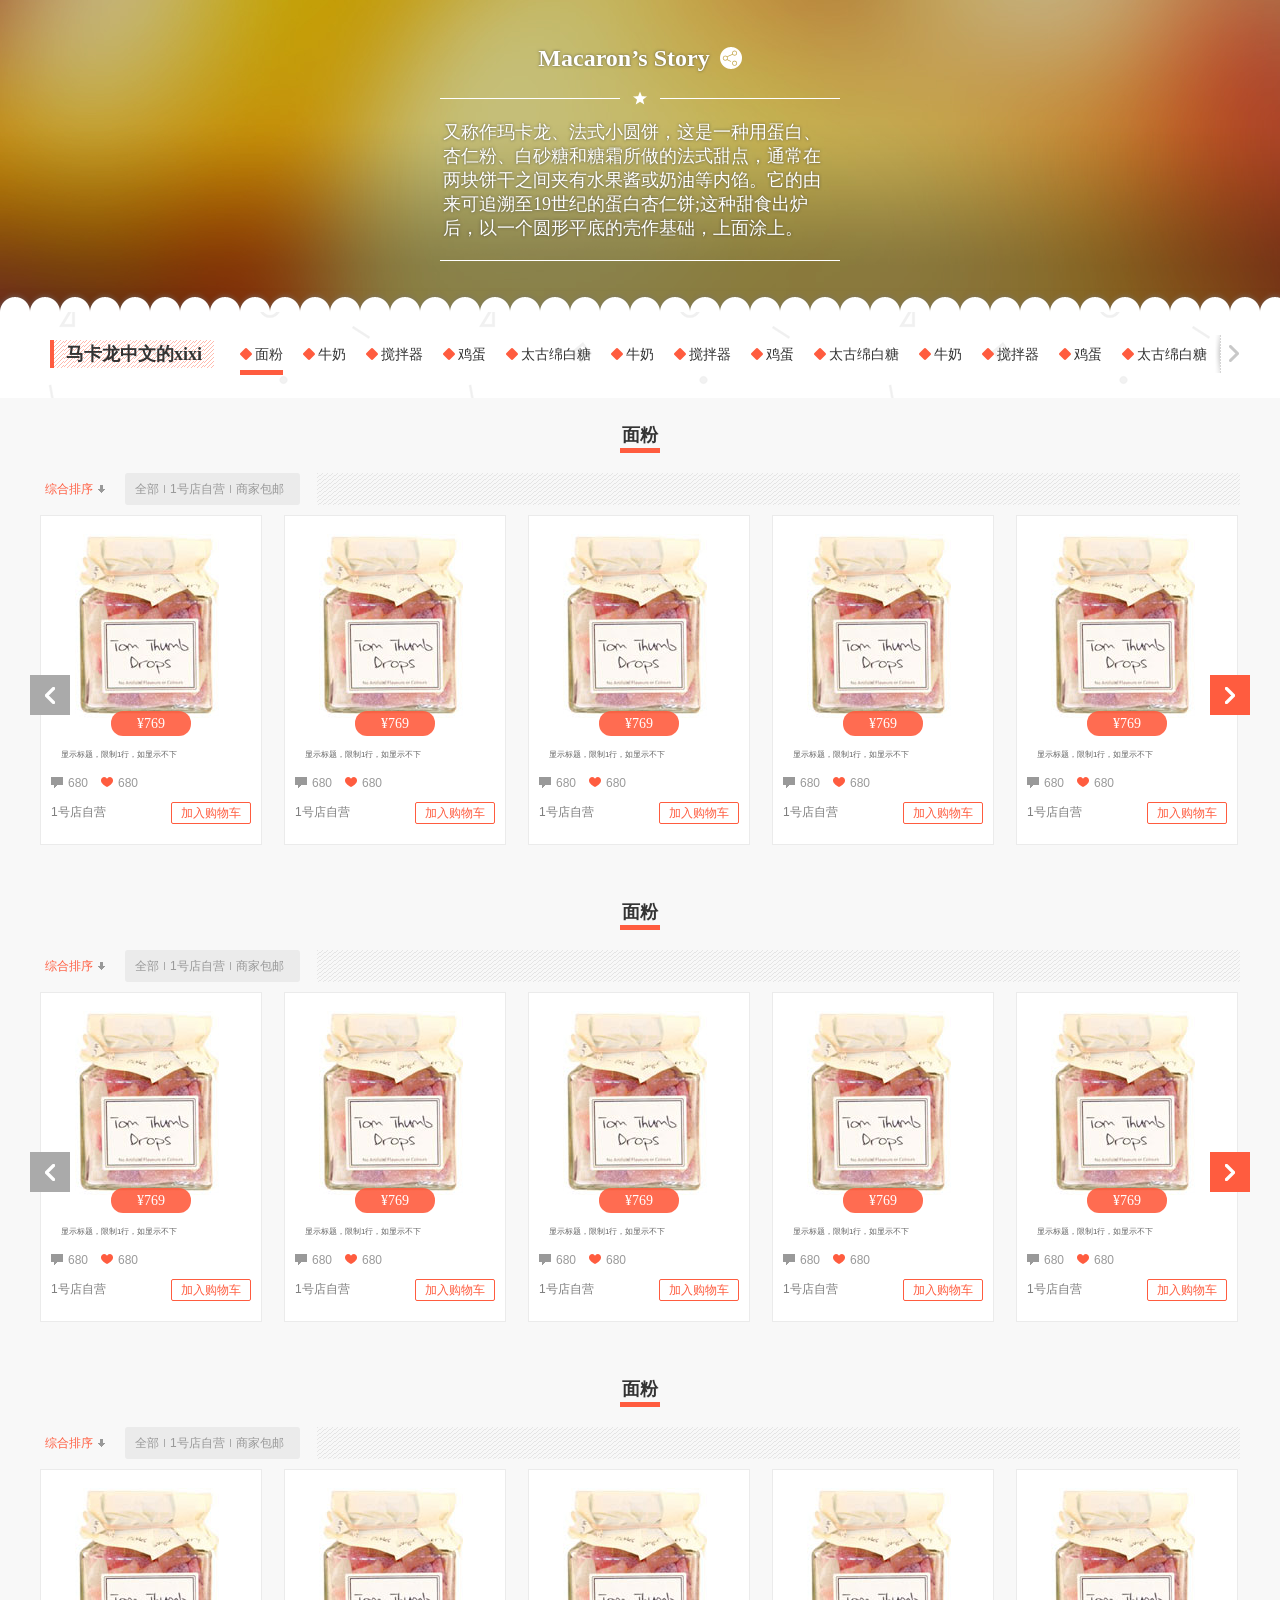
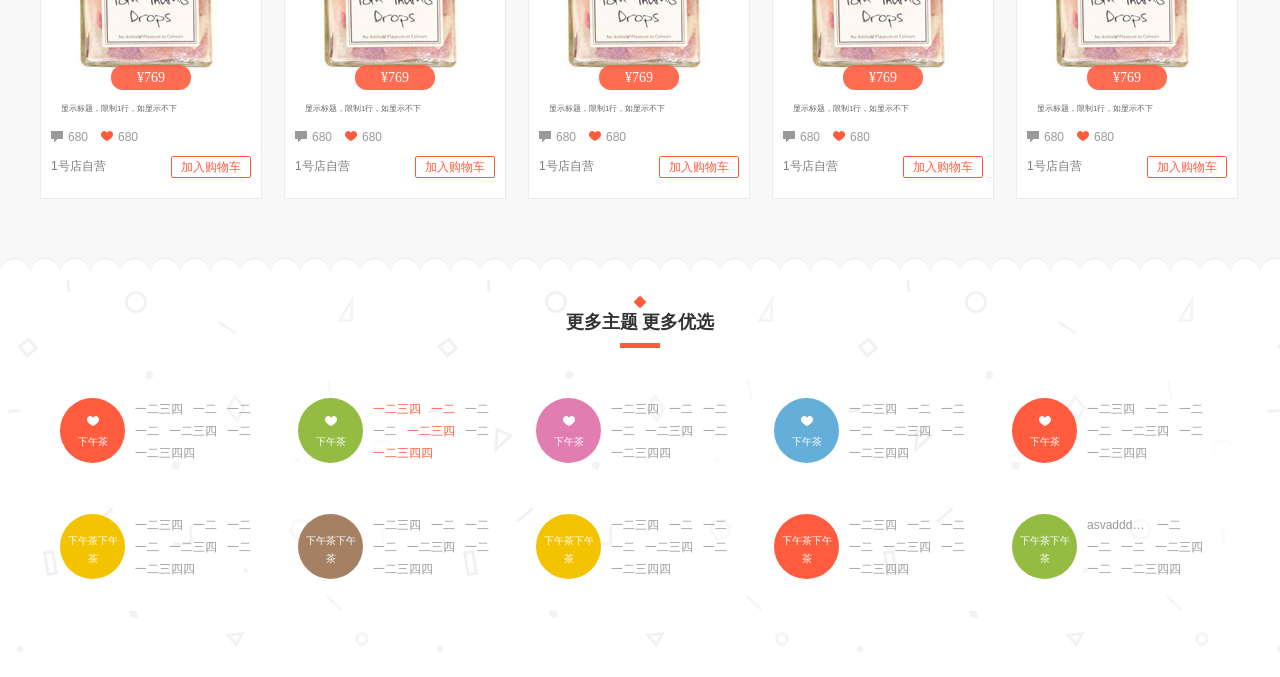
==== commit 33e12e88: "提交" ====
--- a/index.html
+++ b/index.html
@@ -20,7 +20,7 @@
         <div class="scenarized-shop">
             <div class="scenarized-shop-cate">
                 <div class="clearfix shop-cate-sub">
-                    <h3 class="cate-sub-title">马卡龙中文的xixi</h3>
+                    <h3 class="t-overflow cate-sub-title">马卡龙中文的xixi</h3>
                     <div class="cate-sub-list">
                         <a href="javascript:;" class="img-sprite slider-left"></a>
                         <a href="javascript:;" class="img-sprite slider-right"></a>
@@ -40,10 +40,18 @@
                                 <li><i class="img-sprite icon-rhombus"></i>鸡蛋</li>
                                 <li><i class="img-sprite icon-rhombus"></i>太古绵白糖</li>
                                 <li><i class="img-sprite icon-rhombus"></i>牛奶</li>
+                                <li><i class="img-sprite icon-rhombus"></i>搅拌器</li>
+                                <li><i class="img-sprite icon-rhombus"></i>鸡蛋</li>
+                                <li><i class="img-sprite icon-rhombus"></i>太古绵白糖</li>
                                 <li><i class="img-sprite icon-rhombus"></i>牛奶</li>
+                                <li><i class="img-sprite icon-rhombus"></i>搅拌器</li>
+                                <li><i class="img-sprite icon-rhombus"></i>鸡蛋</li>
+                                <li><i class="img-sprite icon-rhombus"></i>太古绵白糖</li>
+                                <li><i class="img-sprite icon-rhombus"></i>太古绵白糖</li>
                                 <li><i class="img-sprite icon-rhombus"></i>牛奶</li>
-                                <li><i class="img-sprite icon-rhombus"></i>牛奶</li>
-                                <li><i class="img-sprite icon-rhombus"></i>牛奶</li>
+                                <li><i class="img-sprite icon-rhombus"></i>搅拌器</li>
+                                <li><i class="img-sprite icon-rhombus"></i>鸡蛋</li>
+                                <li><i class="img-sprite icon-rhombus"></i>太古绵白糖</li>
                             </ul>
                         </div>
                     </div>
@@ -70,9 +78,9 @@
                     </div>
                 </div>
                 <div class="shop-col-list">
-                    <a href="javascript:;" class="img-sprite slider-left"></a>
-                    <a href="javascript:;" class="img-sprite slider-right"></a>
-                    <div class="shop-col-slider">
+                    <a href="javascript:;" class="slider-left"><i class="img-sprite"></i></a>
+                    <a href="javascript:;" class="slider-right"><i class="img-sprite"></i></a>
+                    <div class="shop-col-slider" data-nums="5">
                         <ul class="clearfix slider-list">
                             <li class="list-pro">
                                 <div class="pro-img">
@@ -81,145 +89,256 @@
                                     </a>
                                     <em class="pro-price">¥769</em>
                                 </div>
-                                <h6 class="pro-name">
-                                    <a href="javascript:;" title="显示标题">显示标题，限制1行，如显示不下</a>
-                                </h6>
-                                <div class="clearfix pro-d1">
-                                    <a class="pro-comm" href="javascript:;" title="">
-                                        <i class="img-sprite icon-comm"></i>680
-                                    </a>
-                                    <a class="pro-fav" href="javascript:;" title="">
-                                        <i class="img-sprite icon-fav"></i>680
-                                    </a>
-                                </div>
-                                <div class="clearfix  pro-d2">
-                                    <a class="pro-store" href="javascript:;" title="">1号店自营</a>
-                                    <a class="add-cart" href="javascript:;" title="">加入购物车</a>
-                                </div>
-                            </li>
-                            <li class="list-pro">
-                                <div class="pro-img">
-                                    <a href="javascript:;" title="显示标题">
-                                        <img src="img/pro-img.jpg" alt="显示标题" width="" height="" />
-                                    </a>
-                                    <em class="pro-price">¥769</em>
-                                </div>
-                                <h6 class="pro-name">
-                                    <a href="javascript:;" title="显示标题">显示标题，限制1行，如显示不下</a>
-                                </h6>
-                                <div class="clearfix pro-d1">
-                                    <a class="pro-comm" href="javascript:;" title="">
-                                        <i class="img-sprite icon-comm"></i>680
-                                    </a>
-                                    <a class="pro-fav" href="javascript:;" title="">
-                                        <i class="img-sprite icon-fav"></i>680
-                                    </a>
-                                </div>
-                                <div class="clearfix  pro-d2">
-                                    <a class="pro-store" href="javascript:;" title="">1号店自营</a>
-                                    <a class="add-cart" href="javascript:;" title="">加入购物车</a>
-                                </div>
-                            </li>
-                            <li class="list-pro">
-                                <div class="pro-img">
-                                    <a href="javascript:;" title="显示标题">
-                                        <img src="img/pro-img.jpg" alt="显示标题" width="" height="" />
-                                    </a>
-                                    <em class="pro-price">¥769</em>
-                                </div>
-                                <h6 class="pro-name">
-                                    <a href="javascript:;" title="显示标题">显示标题，限制1行，如显示不下</a>
-                                </h6>
-                                <div class="clearfix pro-d1">
-                                    <a class="pro-comm" href="javascript:;" title="">
-                                        <i class="img-sprite icon-comm"></i>680
-                                    </a>
-                                    <a class="pro-fav" href="javascript:;" title="">
-                                        <i class="img-sprite icon-fav"></i>680
-                                    </a>
-                                </div>
-                                <div class="clearfix  pro-d2">
-                                    <a class="pro-store" href="javascript:;" title="">1号店自营</a>
-                                    <a class="add-cart" href="javascript:;" title="">加入购物车</a>
-                                </div>
-                            </li>
-                            <li class="list-pro">
-                                <div class="pro-img">
-                                    <a href="javascript:;" title="显示标题">
-                                        <img src="img/pro-img.jpg" alt="显示标题" width="" height="" />
-                                    </a>
-                                    <em class="pro-price">¥769</em>
-                                </div>
-                                <h6 class="pro-name">
-                                    <a href="javascript:;" title="显示标题">显示标题，限制1行，如显示不下</a>
-                                </h6>
-                                <div class="clearfix pro-d1">
-                                    <a class="pro-comm" href="javascript:;" title="">
-                                        <i class="img-sprite icon-comm"></i>680
-                                    </a>
-                                    <a class="pro-fav" href="javascript:;" title="">
-                                        <i class="img-sprite icon-fav"></i>680
-                                    </a>
-                                </div>
-                                <div class="clearfix  pro-d2">
-                                    <a class="pro-store" href="javascript:;" title="">1号店自营</a>
-                                    <a class="add-cart" href="javascript:;" title="">加入购物车</a>
-                                </div>
-                            </li>
-                            <li class="list-pro">
-                                <div class="pro-img">
-                                    <a href="javascript:;" title="显示标题">
-                                        <img src="img/pro-img.jpg" alt="显示标题" width="" height="" />
-                                    </a>
-                                    <em class="pro-price">¥769</em>
-                                </div>
-                                <h6 class="pro-name">
-                                    <a href="javascript:;" title="显示标题">显示标题，限制1行，如显示不下</a>
-                                </h6>
-                                <div class="clearfix pro-d1">
-                                    <a class="pro-comm" href="javascript:;" title="">
-                                        <i class="img-sprite icon-comm"></i>680
-                                    </a>
-                                    <a class="pro-fav" href="javascript:;" title="">
-                                        <i class="img-sprite icon-fav"></i>680
-                                    </a>
-                                </div>
-                                <div class="clearfix  pro-d2">
-                                    <a class="pro-store" href="javascript:;" title="">1号店自营</a>
-                                    <a class="add-cart" href="javascript:;" title="">加入购物车</a>
-                                </div>
-                            </li>
-                            <li class="list-pro">
-                                <div class="pro-img">
-                                    <a href="javascript:;" title="显示标题">
-                                        <img src="img/pro-img.jpg" alt="显示标题" width="" height="" />
-                                    </a>
-                                    <em class="pro-price">¥769</em>
-                                </div>
-                                <h6 class="pro-name">
-                                    <a href="javascript:;" title="显示标题">显示标题，限制1行，如显示不下</a>
-                                </h6>
-                                <div class="clearfix pro-d1">
-                                    <a class="pro-comm" href="javascript:;" title="">
-                                        <i class="img-sprite icon-comm"></i>680
-                                    </a>
-                                    <a class="pro-fav" href="javascript:;" title="">
-                                        <i class="img-sprite icon-fav"></i>680
-                                    </a>
-                                </div>
-                                <div class="clearfix  pro-d2">
-                                    <a class="pro-store" href="javascript:;" title="">1号店自营</a>
+                                <h6 class="t-overflow pro-name">
+                                    <a href="javascript:;" title="显示标题">显示标题，限制1行，如显示不下</a>
+                                </h6>
+                                <div class="clearfix pro-d1">
+                                    <a class="pro-comm" href="javascript:;" title="">
+                                        <i class="img-sprite icon-comm"></i>680
+                                    </a>
+                                    <a class="pro-fav" href="javascript:;" title="">
+                                        <i class="img-sprite icon-fav"></i>680
+                                    </a>
+                                </div>
+                                <div class="clearfix  pro-d2">
+                                    <a class="t-overflow pro-store" href="javascript:;" title="">1号店自营</a>
+                                    <a class="add-cart" href="javascript:;" title="">加入购物车</a>
+                                </div>
+                            </li>
+                            <li class="list-pro">
+                                <div class="pro-img">
+                                    <a href="javascript:;" title="显示标题">
+                                        <img src="img/pro-img.jpg" alt="显示标题" width="" height="" />
+                                    </a>
+                                    <em class="pro-price">¥769</em>
+                                </div>
+                                <h6 class="t-overflow pro-name">
+                                    <a href="javascript:;" title="显示标题">显示标题，限制1行，如显示不下</a>
+                                </h6>
+                                <div class="clearfix pro-d1">
+                                    <a class="pro-comm" href="javascript:;" title="">
+                                        <i class="img-sprite icon-comm"></i>680
+                                    </a>
+                                    <a class="pro-fav" href="javascript:;" title="">
+                                        <i class="img-sprite icon-fav"></i>680
+                                    </a>
+                                </div>
+                                <div class="clearfix  pro-d2">
+                                    <a class="t-overflow pro-store" href="javascript:;" title="">1号店自营</a>
+                                    <a class="add-cart" href="javascript:;" title="">加入购物车</a>
+                                </div>
+                            </li>
+                            <li class="list-pro">
+                                <div class="pro-img">
+                                    <a href="javascript:;" title="显示标题">
+                                        <img src="img/pro-img.jpg" alt="显示标题" width="" height="" />
+                                    </a>
+                                    <em class="pro-price">¥769</em>
+                                </div>
+                                <h6 class="t-overflow pro-name">
+                                    <a href="javascript:;" title="显示标题">显示标题，限制1行，如显示不下</a>
+                                </h6>
+                                <div class="clearfix pro-d1">
+                                    <a class="pro-comm" href="javascript:;" title="">
+                                        <i class="img-sprite icon-comm"></i>680
+                                    </a>
+                                    <a class="pro-fav" href="javascript:;" title="">
+                                        <i class="img-sprite icon-fav"></i>680
+                                    </a>
+                                </div>
+                                <div class="clearfix  pro-d2">
+                                    <a class="t-overflow pro-store" href="javascript:;" title="">1号店自营</a>
+                                    <a class="add-cart" href="javascript:;" title="">加入购物车</a>
+                                </div>
+                            </li>
+                            <li class="list-pro">
+                                <div class="pro-img">
+                                    <a href="javascript:;" title="显示标题">
+                                        <img src="img/pro-img.jpg" alt="显示标题" width="" height="" />
+                                    </a>
+                                    <em class="pro-price">¥769</em>
+                                </div>
+                                <h6 class="t-overflow pro-name">
+                                    <a href="javascript:;" title="显示标题">显示标题，限制1行，如显示不下</a>
+                                </h6>
+                                <div class="clearfix pro-d1">
+                                    <a class="pro-comm" href="javascript:;" title="">
+                                        <i class="img-sprite icon-comm"></i>680
+                                    </a>
+                                    <a class="pro-fav" href="javascript:;" title="">
+                                        <i class="img-sprite icon-fav"></i>680
+                                    </a>
+                                </div>
+                                <div class="clearfix  pro-d2">
+                                    <a class="t-overflow pro-store" href="javascript:;" title="">1号店自营</a>
+                                    <a class="add-cart" href="javascript:;" title="">加入购物车</a>
+                                </div>
+                            </li>
+                            <li class="list-pro">
+                                <div class="pro-img">
+                                    <a href="javascript:;" title="显示标题">
+                                        <img src="img/pro-img.jpg" alt="显示标题" width="" height="" />
+                                    </a>
+                                    <em class="pro-price">¥769</em>
+                                </div>
+                                <h6 class="t-overflow pro-name">
+                                    <a href="javascript:;" title="显示标题">显示标题，限制1行，如显示不下</a>
+                                </h6>
+                                <div class="clearfix pro-d1">
+                                    <a class="pro-comm" href="javascript:;" title="">
+                                        <i class="img-sprite icon-comm"></i>680
+                                    </a>
+                                    <a class="pro-fav" href="javascript:;" title="">
+                                        <i class="img-sprite icon-fav"></i>680
+                                    </a>
+                                </div>
+                                <div class="clearfix  pro-d2">
+                                    <a class="t-overflow pro-store" href="javascript:;" title="">1号店自营</a>
+                                    <a class="add-cart" href="javascript:;" title="">加入购物车</a>
+                                </div>
+                            </li>
+                            <li class="list-pro">
+                                <div class="pro-img">
+                                    <a href="javascript:;" title="显示标题">
+                                        <img src="img/pro-img.jpg" alt="显示标题" width="" height="" />
+                                    </a>
+                                    <em class="pro-price">¥769</em>
+                                </div>
+                                <h6 class="t-overflow pro-name">
+                                    <a href="javascript:;" title="显示标题">显示标题，限制1行，如显示不下</a>
+                                </h6>
+                                <div class="clearfix pro-d1">
+                                    <a class="pro-comm" href="javascript:;" title="">
+                                        <i class="img-sprite icon-comm"></i>680
+                                    </a>
+                                    <a class="pro-fav" href="javascript:;" title="">
+                                        <i class="img-sprite icon-fav"></i>680
+                                    </a>
+                                </div>
+                                <div class="clearfix  pro-d2">
+                                    <a class="t-overflow pro-store" href="javascript:;" title="">1号店自营</a>
+                                    <a class="add-cart" href="javascript:;" title="">加入购物车</a>
+                                </div>
+                            </li>
+
+                            <li class="list-pro">
+                                <div class="pro-img">
+                                    <a href="javascript:;" title="显示标题">
+                                        <img src="img/pro-img.jpg" alt="显示标题" width="" height="" />
+                                    </a>
+                                    <em class="pro-price">¥769</em>
+                                </div>
+                                <h6 class="t-overflow pro-name">
+                                    <a href="javascript:;" title="显示标题">显示标题，限制1行，如显示不下</a>
+                                </h6>
+                                <div class="clearfix pro-d1">
+                                    <a class="pro-comm" href="javascript:;" title="">
+                                        <i class="img-sprite icon-comm"></i>680
+                                    </a>
+                                    <a class="pro-fav" href="javascript:;" title="">
+                                        <i class="img-sprite icon-fav"></i>680
+                                    </a>
+                                </div>
+                                <div class="clearfix  pro-d2">
+                                    <a class="t-overflow pro-store" href="javascript:;" title="">1号店自营</a>
+                                    <a class="add-cart" href="javascript:;" title="">加入购物车</a>
+                                </div>
+                            </li>
+                            <li class="list-pro">
+                                <div class="pro-img">
+                                    <a href="javascript:;" title="显示标题">
+                                        <img src="img/pro-img.jpg" alt="显示标题" width="" height="" />
+                                    </a>
+                                    <em class="pro-price">¥769</em>
+                                </div>
+                                <h6 class="t-overflow pro-name">
+                                    <a href="javascript:;" title="显示标题">显示标题，限制1行，如显示不下</a>
+                                </h6>
+                                <div class="clearfix pro-d1">
+                                    <a class="pro-comm" href="javascript:;" title="">
+                                        <i class="img-sprite icon-comm"></i>680
+                                    </a>
+                                    <a class="pro-fav" href="javascript:;" title="">
+                                        <i class="img-sprite icon-fav"></i>680
+                                    </a>
+                                </div>
+                                <div class="clearfix  pro-d2">
+                                    <a class="t-overflow pro-store" href="javascript:;" title="">1号店自营</a>
+                                    <a class="add-cart" href="javascript:;" title="">加入购物车</a>
+                                </div>
+                            </li>
+                            <li class="list-pro">
+                                <div class="pro-img">
+                                    <a href="javascript:;" title="显示标题">
+                                        <img src="img/pro-img.jpg" alt="显示标题" width="" height="" />
+                                    </a>
+                                    <em class="pro-price">¥769</em>
+                                </div>
+                                <h6 class="t-overflow pro-name">
+                                    <a href="javascript:;" title="显示标题">显示标题，限制1行，如显示不下</a>
+                                </h6>
+                                <div class="clearfix pro-d1">
+                                    <a class="pro-comm" href="javascript:;" title="">
+                                        <i class="img-sprite icon-comm"></i>680
+                                    </a>
+                                    <a class="pro-fav" href="javascript:;" title="">
+                                        <i class="img-sprite icon-fav"></i>680
+                                    </a>
+                                </div>
+                                <div class="clearfix  pro-d2">
+                                    <a class="t-overflow pro-store" href="javascript:;" title="">1号店自营</a>
+                                    <a class="add-cart" href="javascript:;" title="">加入购物车</a>
+                                </div>
+                            </li>
+                            <li class="list-pro">
+                                <div class="pro-img">
+                                    <a href="javascript:;" title="显示标题">
+                                        <img src="img/pro-img.jpg" alt="显示标题" width="" height="" />
+                                    </a>
+                                    <em class="pro-price">¥769</em>
+                                </div>
+                                <h6 class="t-overflow pro-name">
+                                    <a href="javascript:;" title="显示标题">显示标题，限制1行，如显示不下</a>
+                                </h6>
+                                <div class="clearfix pro-d1">
+                                    <a class="pro-comm" href="javascript:;" title="">
+                                        <i class="img-sprite icon-comm"></i>680
+                                    </a>
+                                    <a class="pro-fav" href="javascript:;" title="">
+                                        <i class="img-sprite icon-fav"></i>680
+                                    </a>
+                                </div>
+                                <div class="clearfix  pro-d2">
+                                    <a class="t-overflow pro-store" href="javascript:;" title="">1号店自营</a>
+                                    <a class="add-cart" href="javascript:;" title="">加入购物车</a>
+                                </div>
+                            </li>
+                            <li class="list-pro">
+                                <div class="pro-img">
+                                    <a href="javascript:;" title="显示标题">
+                                        <img src="img/pro-img.jpg" alt="显示标题" width="" height="" />
+                                    </a>
+                                    <em class="pro-price">¥769</em>
+                                </div>
+                                <h6 class="t-overflow pro-name">
+                                    <a href="javascript:;" title="显示标题">显示标题，限制1行，如显示不下</a>
+                                </h6>
+                                <div class="clearfix pro-d1">
+                                    <a class="pro-comm" href="javascript:;" title="">
+                                        <i class="img-sprite icon-comm"></i>680
+                                    </a>
+                                    <a class="pro-fav" href="javascript:;" title="">
+                                        <i class="img-sprite icon-fav"></i>680
+                                    </a>
+                                </div>
+                                <div class="clearfix  pro-d2">
+                                    <a class="t-overflow pro-store" href="javascript:;" title="">1号店自营</a>
                                     <a class="add-cart" href="javascript:;" title="">加入购物车</a>
                                 </div>
                             </li>
                         </ul>
                     </div>
-                    <ul class="clearfix slider-nav">
-                        <li class="act"></li>
-                        <li></li>
-                        <li></li>
-                        <li></li>
-                    </ul>
+                    <ul class="clearfix slider-trigger"></ul>
                 </div>
             </div>
             <div class="scenarized-shop-col">
@@ -243,9 +362,9 @@
                     </div>
                 </div>
                 <div class="shop-col-list">
-                    <a href="javascript:;" class="img-sprite slider-left"></a>
-                    <a href="javascript:;" class="img-sprite slider-right"></a>
-                    <div class="shop-col-slider">
+                    <a href="javascript:;" class="slider-left"><i class="img-sprite"></i></a>
+                    <a href="javascript:;" class="slider-right"><i class="img-sprite"></i></a>
+                    <div class="shop-col-slider" data-nums="5">
                         <ul class="clearfix slider-list">
                             <li class="list-pro">
                                 <div class="pro-img">
@@ -254,145 +373,354 @@
                                     </a>
                                     <em class="pro-price">¥769</em>
                                 </div>
-                                <h6 class="pro-name">
-                                    <a href="javascript:;" title="显示标题">显示标题，限制1行，如显示不下</a>
-                                </h6>
-                                <div class="clearfix pro-d1">
-                                    <a class="pro-comm" href="javascript:;" title="">
-                                        <i class="img-sprite icon-comm"></i>680
-                                    </a>
-                                    <a class="pro-fav" href="javascript:;" title="">
-                                        <i class="img-sprite icon-fav"></i>680
-                                    </a>
-                                </div>
-                                <div class="clearfix  pro-d2">
-                                    <a class="pro-store" href="javascript:;" title="">1号店自营</a>
-                                    <a class="add-cart" href="javascript:;" title="">加入购物车</a>
-                                </div>
-                            </li>
-                            <li class="list-pro">
-                                <div class="pro-img">
-                                    <a href="javascript:;" title="显示标题">
-                                        <img src="img/pro-img.jpg" alt="显示标题" width="" height="" />
-                                    </a>
-                                    <em class="pro-price">¥769</em>
-                                </div>
-                                <h6 class="pro-name">
-                                    <a href="javascript:;" title="显示标题">显示标题，限制1行，如显示不下</a>
-                                </h6>
-                                <div class="clearfix pro-d1">
-                                    <a class="pro-comm" href="javascript:;" title="">
-                                        <i class="img-sprite icon-comm"></i>680
-                                    </a>
-                                    <a class="pro-fav" href="javascript:;" title="">
-                                        <i class="img-sprite icon-fav"></i>680
-                                    </a>
-                                </div>
-                                <div class="clearfix  pro-d2">
-                                    <a class="pro-store" href="javascript:;" title="">1号店自营</a>
-                                    <a class="add-cart" href="javascript:;" title="">加入购物车</a>
-                                </div>
-                            </li>
-                            <li class="list-pro">
-                                <div class="pro-img">
-                                    <a href="javascript:;" title="显示标题">
-                                        <img src="img/pro-img.jpg" alt="显示标题" width="" height="" />
-                                    </a>
-                                    <em class="pro-price">¥769</em>
-                                </div>
-                                <h6 class="pro-name">
-                                    <a href="javascript:;" title="显示标题">显示标题，限制1行，如显示不下</a>
-                                </h6>
-                                <div class="clearfix pro-d1">
-                                    <a class="pro-comm" href="javascript:;" title="">
-                                        <i class="img-sprite icon-comm"></i>680
-                                    </a>
-                                    <a class="pro-fav" href="javascript:;" title="">
-                                        <i class="img-sprite icon-fav"></i>680
-                                    </a>
-                                </div>
-                                <div class="clearfix  pro-d2">
-                                    <a class="pro-store" href="javascript:;" title="">1号店自营</a>
-                                    <a class="add-cart" href="javascript:;" title="">加入购物车</a>
-                                </div>
-                            </li>
-                            <li class="list-pro">
-                                <div class="pro-img">
-                                    <a href="javascript:;" title="显示标题">
-                                        <img src="img/pro-img.jpg" alt="显示标题" width="" height="" />
-                                    </a>
-                                    <em class="pro-price">¥769</em>
-                                </div>
-                                <h6 class="pro-name">
-                                    <a href="javascript:;" title="显示标题">显示标题，限制1行，如显示不下</a>
-                                </h6>
-                                <div class="clearfix pro-d1">
-                                    <a class="pro-comm" href="javascript:;" title="">
-                                        <i class="img-sprite icon-comm"></i>680
-                                    </a>
-                                    <a class="pro-fav" href="javascript:;" title="">
-                                        <i class="img-sprite icon-fav"></i>680
-                                    </a>
-                                </div>
-                                <div class="clearfix  pro-d2">
-                                    <a class="pro-store" href="javascript:;" title="">1号店自营</a>
-                                    <a class="add-cart" href="javascript:;" title="">加入购物车</a>
-                                </div>
-                            </li>
-                            <li class="list-pro">
-                                <div class="pro-img">
-                                    <a href="javascript:;" title="显示标题">
-                                        <img src="img/pro-img.jpg" alt="显示标题" width="" height="" />
-                                    </a>
-                                    <em class="pro-price">¥769</em>
-                                </div>
-                                <h6 class="pro-name">
-                                    <a href="javascript:;" title="显示标题">显示标题，限制1行，如显示不下</a>
-                                </h6>
-                                <div class="clearfix pro-d1">
-                                    <a class="pro-comm" href="javascript:;" title="">
-                                        <i class="img-sprite icon-comm"></i>680
-                                    </a>
-                                    <a class="pro-fav" href="javascript:;" title="">
-                                        <i class="img-sprite icon-fav"></i>680
-                                    </a>
-                                </div>
-                                <div class="clearfix  pro-d2">
-                                    <a class="pro-store" href="javascript:;" title="">1号店自营</a>
-                                    <a class="add-cart" href="javascript:;" title="">加入购物车</a>
-                                </div>
-                            </li>
-                            <li class="list-pro">
-                                <div class="pro-img">
-                                    <a href="javascript:;" title="显示标题">
-                                        <img src="img/pro-img.jpg" alt="显示标题" width="" height="" />
-                                    </a>
-                                    <em class="pro-price">¥769</em>
-                                </div>
-                                <h6 class="pro-name">
-                                    <a href="javascript:;" title="显示标题">显示标题，限制1行，如显示不下</a>
-                                </h6>
-                                <div class="clearfix pro-d1">
-                                    <a class="pro-comm" href="javascript:;" title="">
-                                        <i class="img-sprite icon-comm"></i>680
-                                    </a>
-                                    <a class="pro-fav" href="javascript:;" title="">
-                                        <i class="img-sprite icon-fav"></i>680
-                                    </a>
-                                </div>
-                                <div class="clearfix  pro-d2">
-                                    <a class="pro-store" href="javascript:;" title="">1号店自营</a>
+                                <h6 class="t-overflow pro-name">
+                                    <a href="javascript:;" title="显示标题">显示标题，限制1行，如显示不下</a>
+                                </h6>
+                                <div class="clearfix pro-d1">
+                                    <a class="pro-comm" href="javascript:;" title="">
+                                        <i class="img-sprite icon-comm"></i>680
+                                    </a>
+                                    <a class="pro-fav" href="javascript:;" title="">
+                                        <i class="img-sprite icon-fav"></i>680
+                                    </a>
+                                </div>
+                                <div class="clearfix  pro-d2">
+                                    <a class="t-overflow pro-store" href="javascript:;" title="">1号店自营</a>
+                                    <a class="add-cart" href="javascript:;" title="">加入购物车</a>
+                                </div>
+                            </li>
+                            <li class="list-pro">
+                                <div class="pro-img">
+                                    <a href="javascript:;" title="显示标题">
+                                        <img src="img/pro-img.jpg" alt="显示标题" width="" height="" />
+                                    </a>
+                                    <em class="pro-price">¥769</em>
+                                </div>
+                                <h6 class="t-overflow pro-name">
+                                    <a href="javascript:;" title="显示标题">显示标题，限制1行，如显示不下</a>
+                                </h6>
+                                <div class="clearfix pro-d1">
+                                    <a class="pro-comm" href="javascript:;" title="">
+                                        <i class="img-sprite icon-comm"></i>680
+                                    </a>
+                                    <a class="pro-fav" href="javascript:;" title="">
+                                        <i class="img-sprite icon-fav"></i>680
+                                    </a>
+                                </div>
+                                <div class="clearfix  pro-d2">
+                                    <a class="t-overflow pro-store" href="javascript:;" title="">1号店自营</a>
+                                    <a class="add-cart" href="javascript:;" title="">加入购物车</a>
+                                </div>
+                            </li>
+                            <li class="list-pro">
+                                <div class="pro-img">
+                                    <a href="javascript:;" title="显示标题">
+                                        <img src="img/pro-img.jpg" alt="显示标题" width="" height="" />
+                                    </a>
+                                    <em class="pro-price">¥769</em>
+                                </div>
+                                <h6 class="t-overflow pro-name">
+                                    <a href="javascript:;" title="显示标题">显示标题，限制1行，如显示不下</a>
+                                </h6>
+                                <div class="clearfix pro-d1">
+                                    <a class="pro-comm" href="javascript:;" title="">
+                                        <i class="img-sprite icon-comm"></i>680
+                                    </a>
+                                    <a class="pro-fav" href="javascript:;" title="">
+                                        <i class="img-sprite icon-fav"></i>680
+                                    </a>
+                                </div>
+                                <div class="clearfix  pro-d2">
+                                    <a class="t-overflow pro-store" href="javascript:;" title="">1号店自营</a>
+                                    <a class="add-cart" href="javascript:;" title="">加入购物车</a>
+                                </div>
+                            </li>
+                            <li class="list-pro">
+                                <div class="pro-img">
+                                    <a href="javascript:;" title="显示标题">
+                                        <img src="img/pro-img.jpg" alt="显示标题" width="" height="" />
+                                    </a>
+                                    <em class="pro-price">¥769</em>
+                                </div>
+                                <h6 class="t-overflow pro-name">
+                                    <a href="javascript:;" title="显示标题">显示标题，限制1行，如显示不下</a>
+                                </h6>
+                                <div class="clearfix pro-d1">
+                                    <a class="pro-comm" href="javascript:;" title="">
+                                        <i class="img-sprite icon-comm"></i>680
+                                    </a>
+                                    <a class="pro-fav" href="javascript:;" title="">
+                                        <i class="img-sprite icon-fav"></i>680
+                                    </a>
+                                </div>
+                                <div class="clearfix  pro-d2">
+                                    <a class="t-overflow pro-store" href="javascript:;" title="">1号店自营</a>
+                                    <a class="add-cart" href="javascript:;" title="">加入购物车</a>
+                                </div>
+                            </li>
+                            <li class="list-pro">
+                                <div class="pro-img">
+                                    <a href="javascript:;" title="显示标题">
+                                        <img src="img/pro-img.jpg" alt="显示标题" width="" height="" />
+                                    </a>
+                                    <em class="pro-price">¥769</em>
+                                </div>
+                                <h6 class="t-overflow pro-name">
+                                    <a href="javascript:;" title="显示标题">显示标题，限制1行，如显示不下</a>
+                                </h6>
+                                <div class="clearfix pro-d1">
+                                    <a class="pro-comm" href="javascript:;" title="">
+                                        <i class="img-sprite icon-comm"></i>680
+                                    </a>
+                                    <a class="pro-fav" href="javascript:;" title="">
+                                        <i class="img-sprite icon-fav"></i>680
+                                    </a>
+                                </div>
+                                <div class="clearfix  pro-d2">
+                                    <a class="t-overflow pro-store" href="javascript:;" title="">1号店自营</a>
+                                    <a class="add-cart" href="javascript:;" title="">加入购物车</a>
+                                </div>
+                            </li>
+                            <li class="list-pro">
+                                <div class="pro-img">
+                                    <a href="javascript:;" title="显示标题">
+                                        <img src="img/pro-img.jpg" alt="显示标题" width="" height="" />
+                                    </a>
+                                    <em class="pro-price">¥769</em>
+                                </div>
+                                <h6 class="t-overflow pro-name">
+                                    <a href="javascript:;" title="显示标题">显示标题，限制1行，如显示不下</a>
+                                </h6>
+                                <div class="clearfix pro-d1">
+                                    <a class="pro-comm" href="javascript:;" title="">
+                                        <i class="img-sprite icon-comm"></i>680
+                                    </a>
+                                    <a class="pro-fav" href="javascript:;" title="">
+                                        <i class="img-sprite icon-fav"></i>680
+                                    </a>
+                                </div>
+                                <div class="clearfix  pro-d2">
+                                    <a class="t-overflow pro-store" href="javascript:;" title="">1号店自营</a>
+                                    <a class="add-cart" href="javascript:;" title="">加入购物车</a>
+                                </div>
+                            </li>
+                            <li class="list-pro">
+                                <div class="pro-img">
+                                    <a href="javascript:;" title="显示标题">
+                                        <img src="img/pro-img.jpg" alt="显示标题" width="" height="" />
+                                    </a>
+                                    <em class="pro-price">¥769</em>
+                                </div>
+                                <h6 class="t-overflow pro-name">
+                                    <a href="javascript:;" title="显示标题">显示标题，限制1行，如显示不下</a>
+                                </h6>
+                                <div class="clearfix pro-d1">
+                                    <a class="pro-comm" href="javascript:;" title="">
+                                        <i class="img-sprite icon-comm"></i>680
+                                    </a>
+                                    <a class="pro-fav" href="javascript:;" title="">
+                                        <i class="img-sprite icon-fav"></i>680
+                                    </a>
+                                </div>
+                                <div class="clearfix  pro-d2">
+                                    <a class="t-overflow pro-store" href="javascript:;" title="">1号店自营</a>
+                                    <a class="add-cart" href="javascript:;" title="">加入购物车</a>
+                                </div>
+                            </li>
+                            <li class="list-pro">
+                                <div class="pro-img">
+                                    <a href="javascript:;" title="显示标题">
+                                        <img src="img/pro-img.jpg" alt="显示标题" width="" height="" />
+                                    </a>
+                                    <em class="pro-price">¥769</em>
+                                </div>
+                                <h6 class="t-overflow pro-name">
+                                    <a href="javascript:;" title="显示标题">显示标题，限制1行，如显示不下</a>
+                                </h6>
+                                <div class="clearfix pro-d1">
+                                    <a class="pro-comm" href="javascript:;" title="">
+                                        <i class="img-sprite icon-comm"></i>680
+                                    </a>
+                                    <a class="pro-fav" href="javascript:;" title="">
+                                        <i class="img-sprite icon-fav"></i>680
+                                    </a>
+                                </div>
+                                <div class="clearfix  pro-d2">
+                                    <a class="t-overflow pro-store" href="javascript:;" title="">1号店自营</a>
+                                    <a class="add-cart" href="javascript:;" title="">加入购物车</a>
+                                </div>
+                            </li>
+                            <li class="list-pro">
+                                <div class="pro-img">
+                                    <a href="javascript:;" title="显示标题">
+                                        <img src="img/pro-img.jpg" alt="显示标题" width="" height="" />
+                                    </a>
+                                    <em class="pro-price">¥769</em>
+                                </div>
+                                <h6 class="t-overflow pro-name">
+                                    <a href="javascript:;" title="显示标题">显示标题，限制1行，如显示不下</a>
+                                </h6>
+                                <div class="clearfix pro-d1">
+                                    <a class="pro-comm" href="javascript:;" title="">
+                                        <i class="img-sprite icon-comm"></i>680
+                                    </a>
+                                    <a class="pro-fav" href="javascript:;" title="">
+                                        <i class="img-sprite icon-fav"></i>680
+                                    </a>
+                                </div>
+                                <div class="clearfix  pro-d2">
+                                    <a class="t-overflow pro-store" href="javascript:;" title="">1号店自营</a>
                                     <a class="add-cart" href="javascript:;" title="">加入购物车</a>
                                 </div>
                             </li>
                         </ul>
                     </div>
-                    <ul class="clearfix slider-nav">
-                        <li class="act"></li>
-                        <li></li>
-                        <li></li>
-                        <li></li>
-                    </ul>
+                    <ul class="clearfix slider-trigger"></ul>
+                </div>
+            </div>
+            <div class="scenarized-shop-col">
+                <h2 class="shop-col-title">面粉</h2>
+                <div class="shop-col-filter">
+                    <div class="clearfix col-filter-box">
+                        <div class="filter-box-list down">
+                            <p class="box-list-p">综合排序<i class="img-sprite icon-arr"></i></p>
+                            <ul class="box-list-ul">
+                                <li>综合排序<i class="img-sprite icon-arr"></i></li>
+                                <li>销售量<i class="img-sprite icon-arr"></i></li>
+                                <li>评论<i class="img-sprite icon-arr"></i></li>
+                                <li>价格<i class="img-sprite icon-arr"></i></li>
+                            </ul>
+                        </div>
+                        <div class="clearfix filter-box-type">
+                            <a href="javascript:;">全部</a><span></span>
+                            <a href="javascript:;">1号店自营</a><span></span>
+                            <a href="javascript:;">商家包邮</a>
+                        </div>
+                    </div>
+                </div>
+                <div class="shop-col-list">
+                    <a href="javascript:;" class="slider-left"><i class="img-sprite"></i></a>
+                    <a href="javascript:;" class="slider-right"><i class="img-sprite"></i></a>
+                    <div class="shop-col-slider" data-nums="5">
+                        <ul class="clearfix slider-list">
+                            <li class="list-pro">
+                                <div class="pro-img">
+                                    <a href="javascript:;" title="显示标题">
+                                        <img src="img/pro-img.jpg" alt="显示标题" width="" height="" />
+                                    </a>
+                                    <em class="pro-price">¥769</em>
+                                </div>
+                                <h6 class="t-overflow pro-name">
+                                    <a href="javascript:;" title="显示标题">显示标题，限制1行，如显示不下</a>
+                                </h6>
+                                <div class="clearfix pro-d1">
+                                    <a class="pro-comm" href="javascript:;" title="">
+                                        <i class="img-sprite icon-comm"></i>680
+                                    </a>
+                                    <a class="pro-fav" href="javascript:;" title="">
+                                        <i class="img-sprite icon-fav"></i>680
+                                    </a>
+                                </div>
+                                <div class="clearfix  pro-d2">
+                                    <a class="t-overflow pro-store" href="javascript:;" title="">1号店自营</a>
+                                    <a class="add-cart" href="javascript:;" title="">加入购物车</a>
+                                </div>
+                            </li>
+                            <li class="list-pro">
+                                <div class="pro-img">
+                                    <a href="javascript:;" title="显示标题">
+                                        <img src="img/pro-img.jpg" alt="显示标题" width="" height="" />
+                                    </a>
+                                    <em class="pro-price">¥769</em>
+                                </div>
+                                <h6 class="t-overflow pro-name">
+                                    <a href="javascript:;" title="显示标题">显示标题，限制1行，如显示不下</a>
+                                </h6>
+                                <div class="clearfix pro-d1">
+                                    <a class="pro-comm" href="javascript:;" title="">
+                                        <i class="img-sprite icon-comm"></i>680
+                                    </a>
+                                    <a class="pro-fav" href="javascript:;" title="">
+                                        <i class="img-sprite icon-fav"></i>680
+                                    </a>
+                                </div>
+                                <div class="clearfix  pro-d2">
+                                    <a class="t-overflow pro-store" href="javascript:;" title="">1号店自营</a>
+                                    <a class="add-cart" href="javascript:;" title="">加入购物车</a>
+                                </div>
+                            </li>
+                            <li class="list-pro">
+                                <div class="pro-img">
+                                    <a href="javascript:;" title="显示标题">
+                                        <img src="img/pro-img.jpg" alt="显示标题" width="" height="" />
+                                    </a>
+                                    <em class="pro-price">¥769</em>
+                                </div>
+                                <h6 class="t-overflow pro-name">
+                                    <a href="javascript:;" title="显示标题">显示标题，限制1行，如显示不下</a>
+                                </h6>
+                                <div class="clearfix pro-d1">
+                                    <a class="pro-comm" href="javascript:;" title="">
+                                        <i class="img-sprite icon-comm"></i>680
+                                    </a>
+                                    <a class="pro-fav" href="javascript:;" title="">
+                                        <i class="img-sprite icon-fav"></i>680
+                                    </a>
+                                </div>
+                                <div class="clearfix  pro-d2">
+                                    <a class="t-overflow pro-store" href="javascript:;" title="">1号店自营</a>
+                                    <a class="add-cart" href="javascript:;" title="">加入购物车</a>
+                                </div>
+                            </li>
+                            <li class="list-pro">
+                                <div class="pro-img">
+                                    <a href="javascript:;" title="显示标题">
+                                        <img src="img/pro-img.jpg" alt="显示标题" width="" height="" />
+                                    </a>
+                                    <em class="pro-price">¥769</em>
+                                </div>
+                                <h6 class="t-overflow pro-name">
+                                    <a href="javascript:;" title="显示标题">显示标题，限制1行，如显示不下</a>
+                                </h6>
+                                <div class="clearfix pro-d1">
+                                    <a class="pro-comm" href="javascript:;" title="">
+                                        <i class="img-sprite icon-comm"></i>680
+                                    </a>
+                                    <a class="pro-fav" href="javascript:;" title="">
+                                        <i class="img-sprite icon-fav"></i>680
+                                    </a>
+                                </div>
+                                <div class="clearfix  pro-d2">
+                                    <a class="t-overflow pro-store" href="javascript:;" title="">1号店自营</a>
+                                    <a class="add-cart" href="javascript:;" title="">加入购物车</a>
+                                </div>
+                            </li>
+                            <li class="list-pro">
+                                <div class="pro-img">
+                                    <a href="javascript:;" title="显示标题">
+                                        <img src="img/pro-img.jpg" alt="显示标题" width="" height="" />
+                                    </a>
+                                    <em class="pro-price">¥769</em>
+                                </div>
+                                <h6 class="t-overflow pro-name">
+                                    <a href="javascript:;" title="显示标题">显示标题，限制1行，如显示不下</a>
+                                </h6>
+                                <div class="clearfix pro-d1">
+                                    <a class="pro-comm" href="javascript:;" title="">
+                                        <i class="img-sprite icon-comm"></i>680
+                                    </a>
+                                    <a class="pro-fav" href="javascript:;" title="">
+                                        <i class="img-sprite icon-fav"></i>680
+                                    </a>
+                                </div>
+                                <div class="clearfix  pro-d2">
+                                    <a class="t-overflow pro-store" href="javascript:;" title="">1号店自营</a>
+                                    <a class="add-cart" href="javascript:;" title="">加入购物车</a>
+                                </div>
+                            </li>
+                        </ul>
+                    </div>
+                    <ul class="clearfix slider-trigger"></ul>
                 </div>
             </div>
             <div class="scenarized-shop-footer">
@@ -521,7 +849,7 @@
                                 <i class="img-sprite icon-heart"></i>
                                 <span class="text">下午茶下午茶</span>
                             </h5>
-                            <a href="javascript:;" title="" class="J_max_text content-cate-list">一二三四</a>
+                            <a href="javascript:;" title="" class="J_max_text content-cate-list">asvaddddsdfsa</a>
                             <a href="javascript:;" title="" class="J_max_text content-cate-list">一二</a>
                             <a href="javascript:;" title="" class="J_max_text content-cate-list">一二</a>
                             <a href="javascript:;" title="" class="J_max_text content-cate-list">一二</a>
--- a/style/index.css
+++ b/style/index.css
@@ -45,7 +45,11 @@
 	height:10px;
 	background-position:-61px 0;
 }
-
+.t-overflow{
+	overflow:hidden;
+	text-overflow:ellipsis;
+	white-space:nowrap;
+}
 .scenarized-shop{
 	position:relative;
 	width:100%;
@@ -125,14 +129,11 @@
 .cate-sub-title{
 	width:140px;
 	height:28px;
-	overflow:hidden;
 	margin-top:5px;
 	margin-left:10px;
 	padding:0 8px 0 12px;
 	line-height:28px;
 	font-size:18px;
-	white-space:nowrap;
-	text-overflow:ellipsis;
 	border-left:4px solid #ff5c3f;
 	background:url(../img/cate-title-bg.png) repeat-x 0 0;
 }
@@ -191,7 +192,10 @@
 	right:0;
 	background-position:-27px -56px;
 }
-
+.cate-sub-list .un{
+	display:none;
+	cursor:default;
+}
 
 /* scenarized-shop-col */
 .scenarized-shop-col{
@@ -294,14 +298,59 @@
 .shop-col-list{
 	position:relative;
 	width:980px;
-	overflow:hidden;
 	margin:10px auto 0;
 	padding-bottom:30px;
 }
+.shop-col-list .slider-left,
+.shop-col-list .slider-right{
+	position:absolute;
+	z-index:5;
+	top:50%;
+	width:40px;
+	height:40px;
+	margin-top:-20px;
+	background:#ff5c3f;
+}
+.shop-col-list .slider-left{
+	left:-10px;
+}
+.shop-col-list .slider-right{
+	right:-10px;
+}
+.shop-col-list .un{
+	background:#aaa;
+	cursor:default;
+}
 .shop-col-list .shop-col-slider{
+	position:relative;
+	z-index:1;
+	width:980px;
 	height:330px;
-}
+	overflow:hidden;
+}
+.shop-col-list .slider-left i,
+.shop-col-list .slider-right i{
+	position:absolute;
+	top:50%;
+	left:50%;
+	width:10px;
+	height:17px;
+	overflow:hidden;
+	margin-top:-8px;
+	margin-left:-5px;
+}
+.shop-col-list .slider-left i{
+	background-position:0 -29px;
+}
+.shop-col-list .slider-right i{
+	background-position:-17px -29px;
+}
+
 .shop-col-list .shop-col-slider .slider-list{
+	position:absolute;
+	z-index:1;
+	left:0;
+	top:0;
 	width:99999px;
 }
 .shop-col-slider  .slider-list .list-pro{
@@ -334,12 +383,9 @@
 }
 .list-pro .pro-name{
 	height:18px;
-	overflow:hidden;
 	padding:0 10px;
 	margin:10px 0 0;
 	line-height:18px;
-	text-overflow:ellipsis;
-	white-space:nowrap;
 	font-weight:500;
 }
 .list-pro .pro-name a{
@@ -372,11 +418,8 @@
 	_display:inline;
 	width:80px;
 	height:20px;
-	overflow:hidden;
 	line-height:20px;
 	color:#7e7e7e;
-	text-overflow:ellipsis;
-	white-space:nowrap;
 }
 .list-pro .add-cart{
 	float:right;
@@ -390,11 +433,12 @@
 	border:1px solid #ff5c3f;
 }
 
-.shop-col-list .slider-nav{
-	position:absolute;
+.shop-col-list .slider-trigger{
+	position:absolute;
+	left:50%;
 	bottom:0;
 }
-.shop-col-list .slider-nav li{
+.shop-col-list .slider-trigger li{
 	float:left;
 	_display:inline;
 	width:10px;
@@ -404,7 +448,7 @@
 	background:#dedede;
 	cursor:pointer;
 }
-.shop-col-list .slider-nav li.act{
+.shop-col-list .slider-trigger li.act{
 	background:#ff5c3f;
 }
 
@@ -512,12 +556,15 @@
 .fc{
 	color:#ff5c3f;
 }
-
+.footer-content-cate .t-overflow{
+	width:60px;
+}
 @media screen and (min-width:1200px){
 	.shop-cate-sub,
 	.shop-col-title,
 	.shop-col-filter,
-	.shop-col-list{
+	.shop-col-list,
+	.shop-col-list .shop-col-slider{
 		width:1200px;
 	}
 	.cate-sub-list{
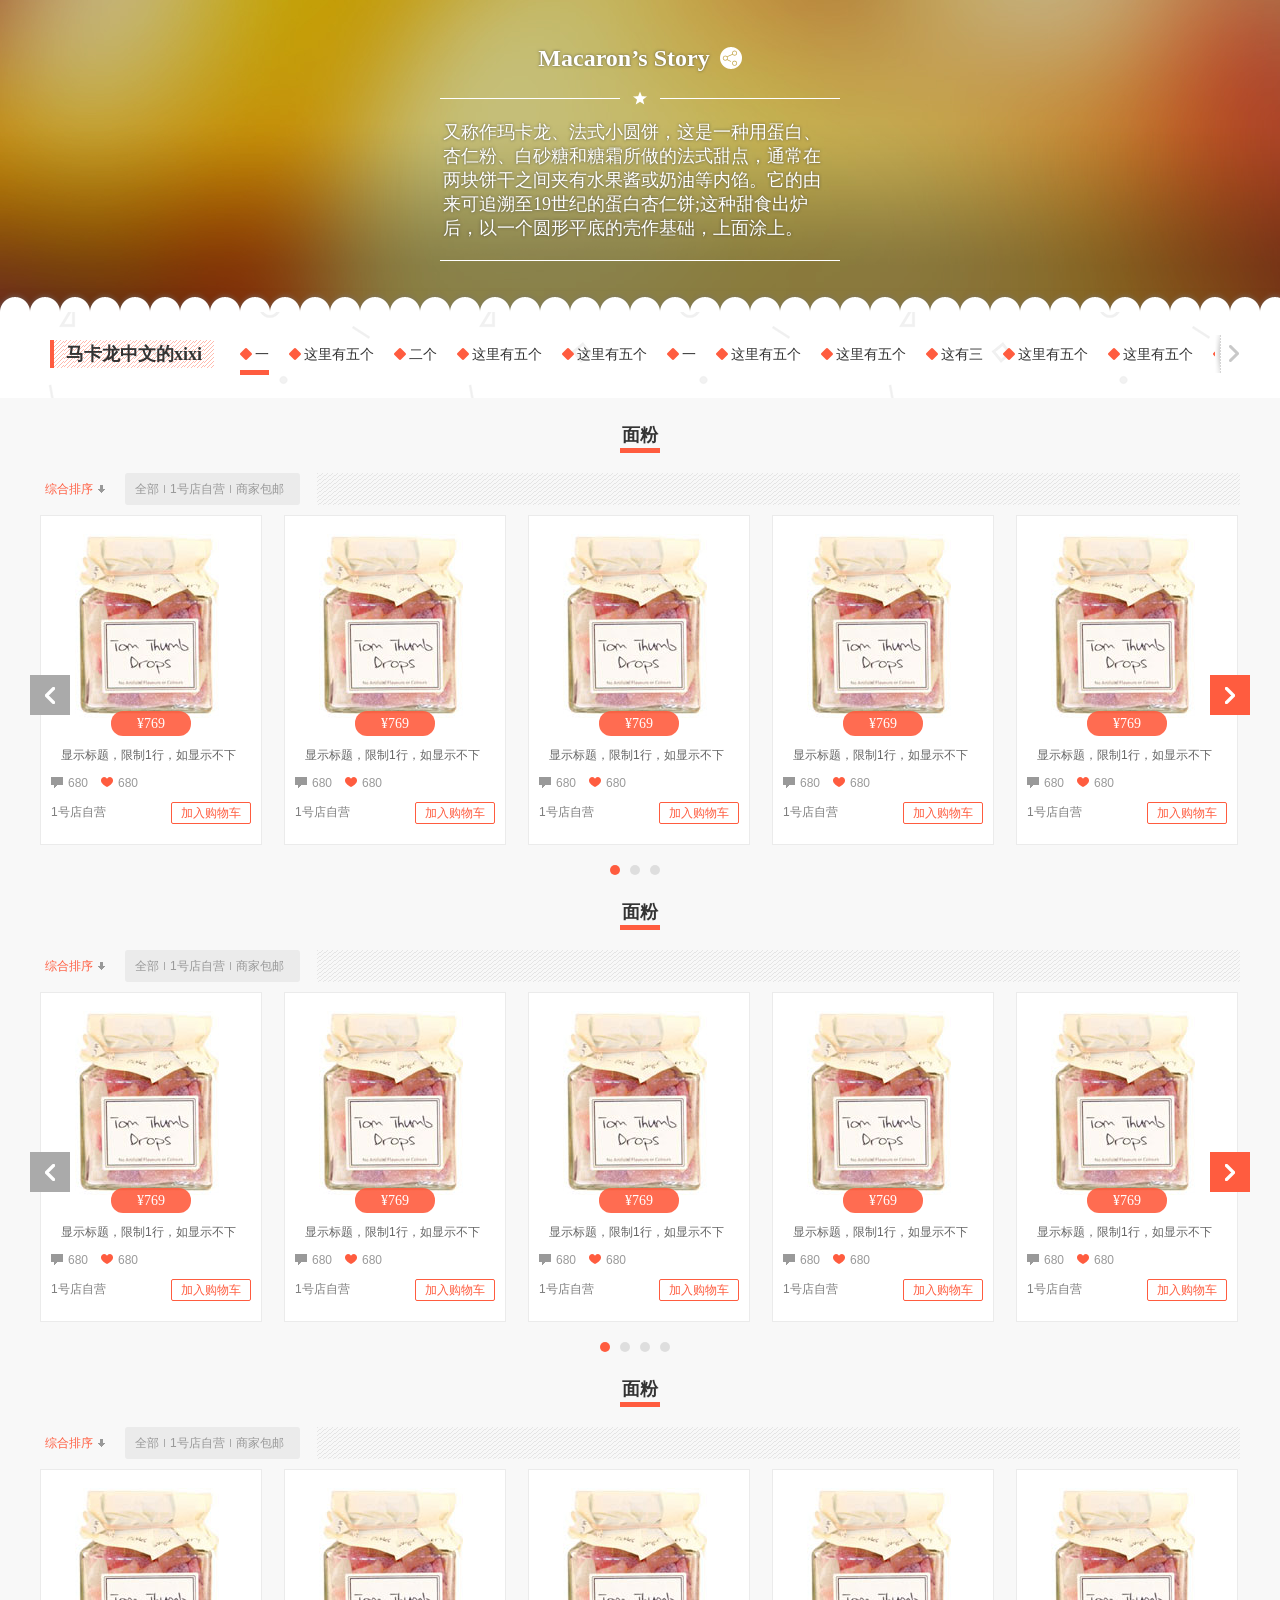
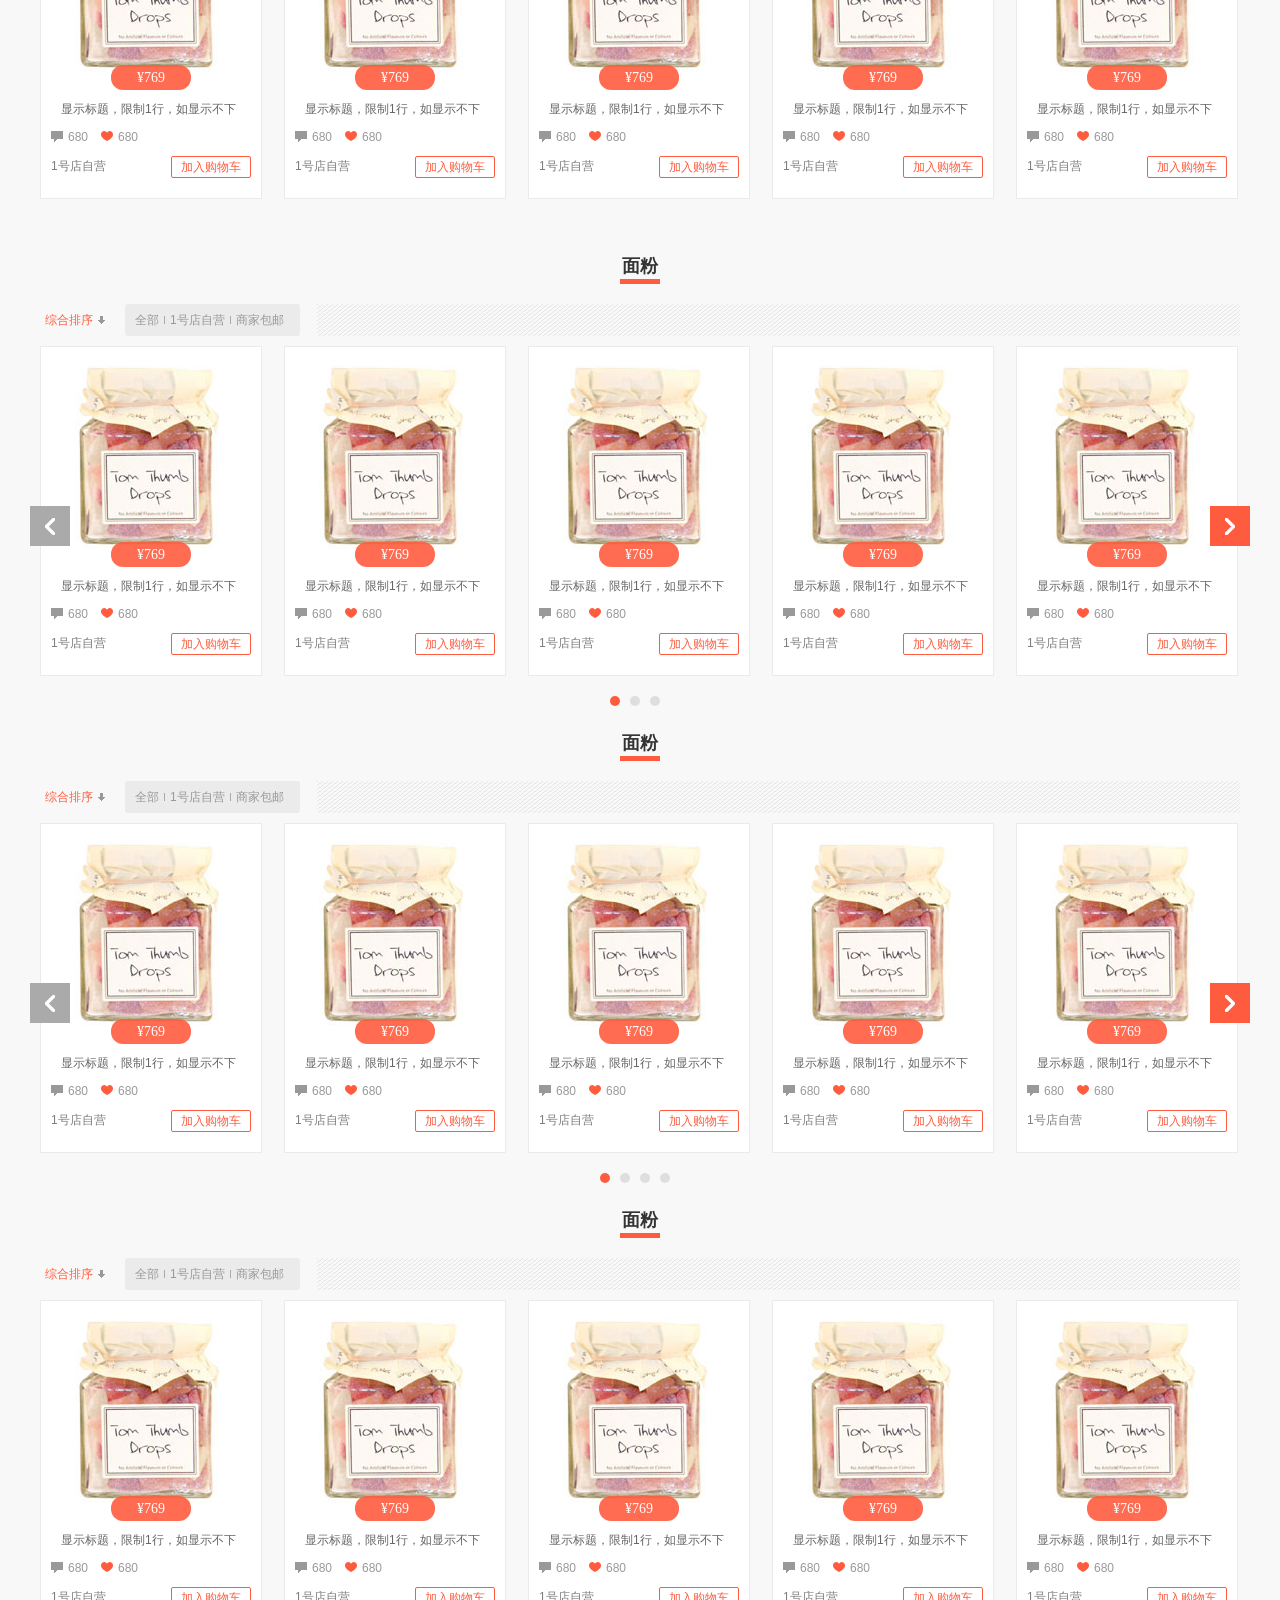
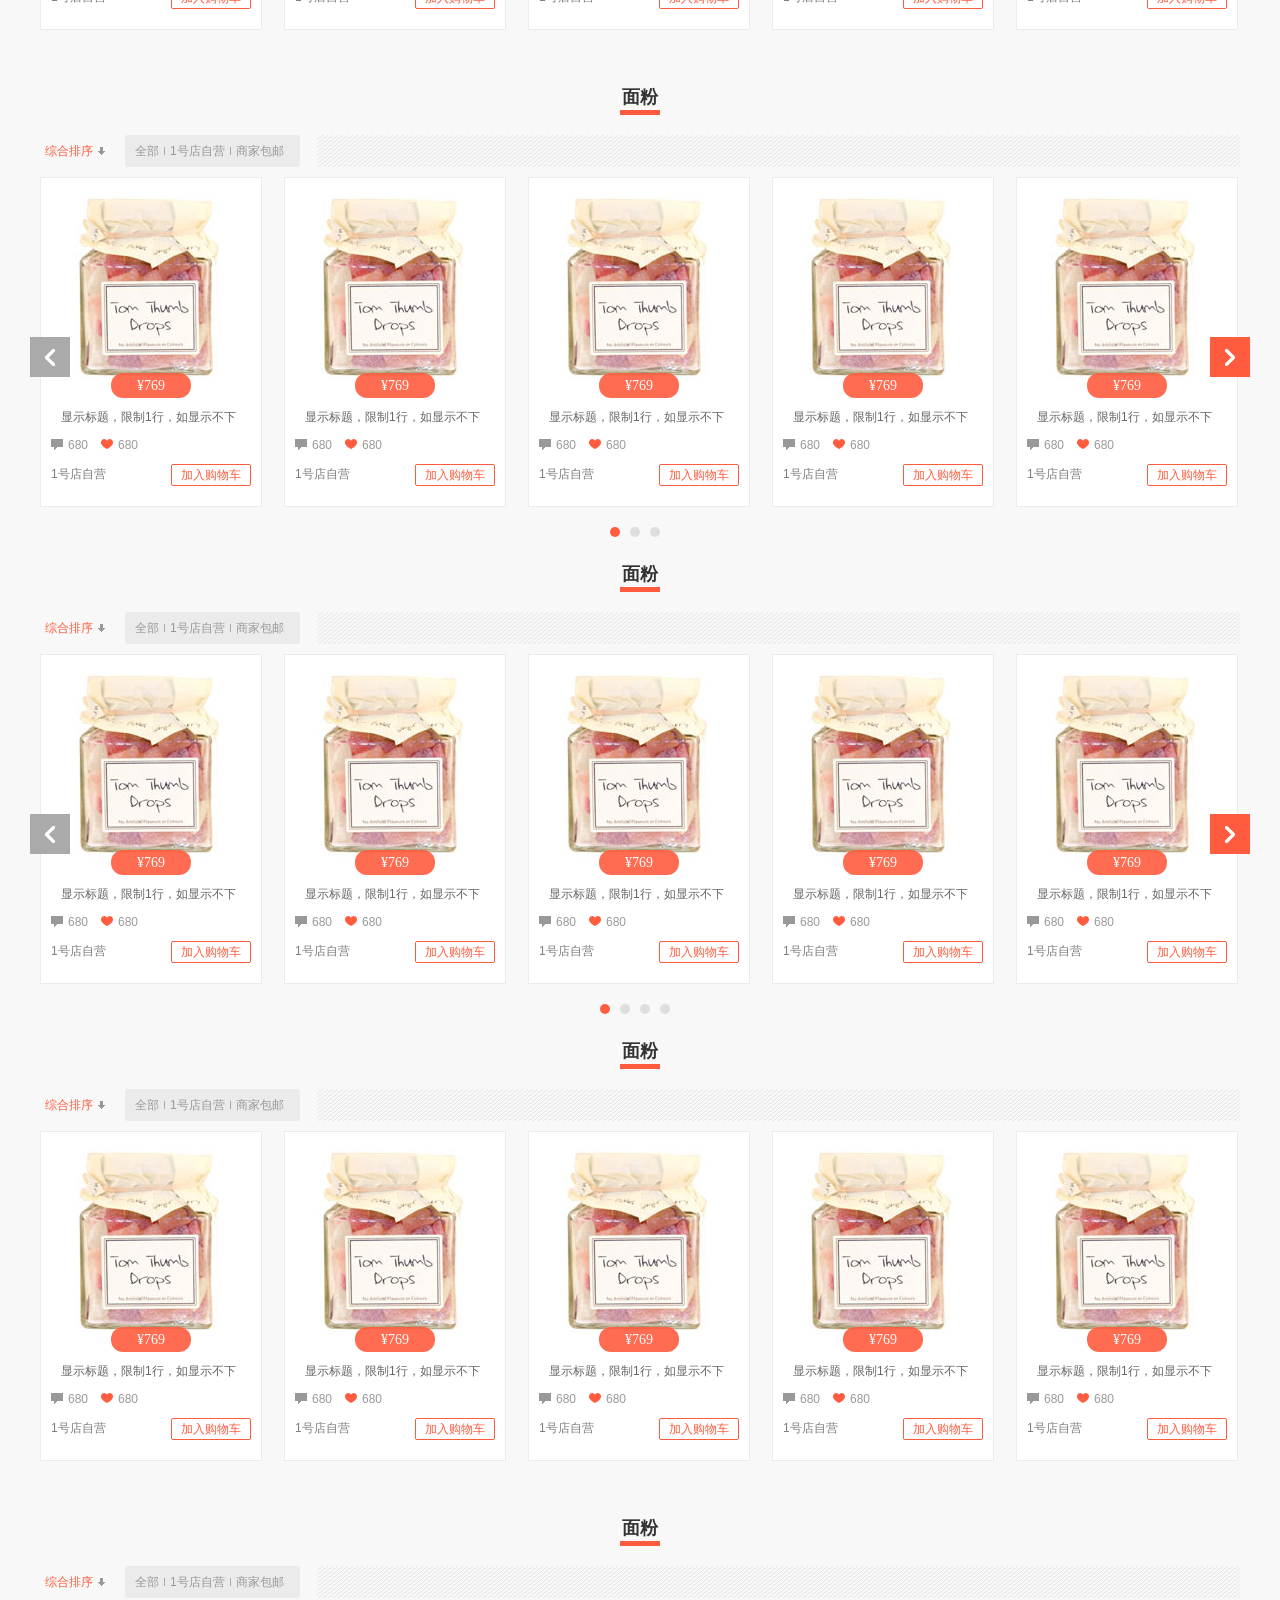
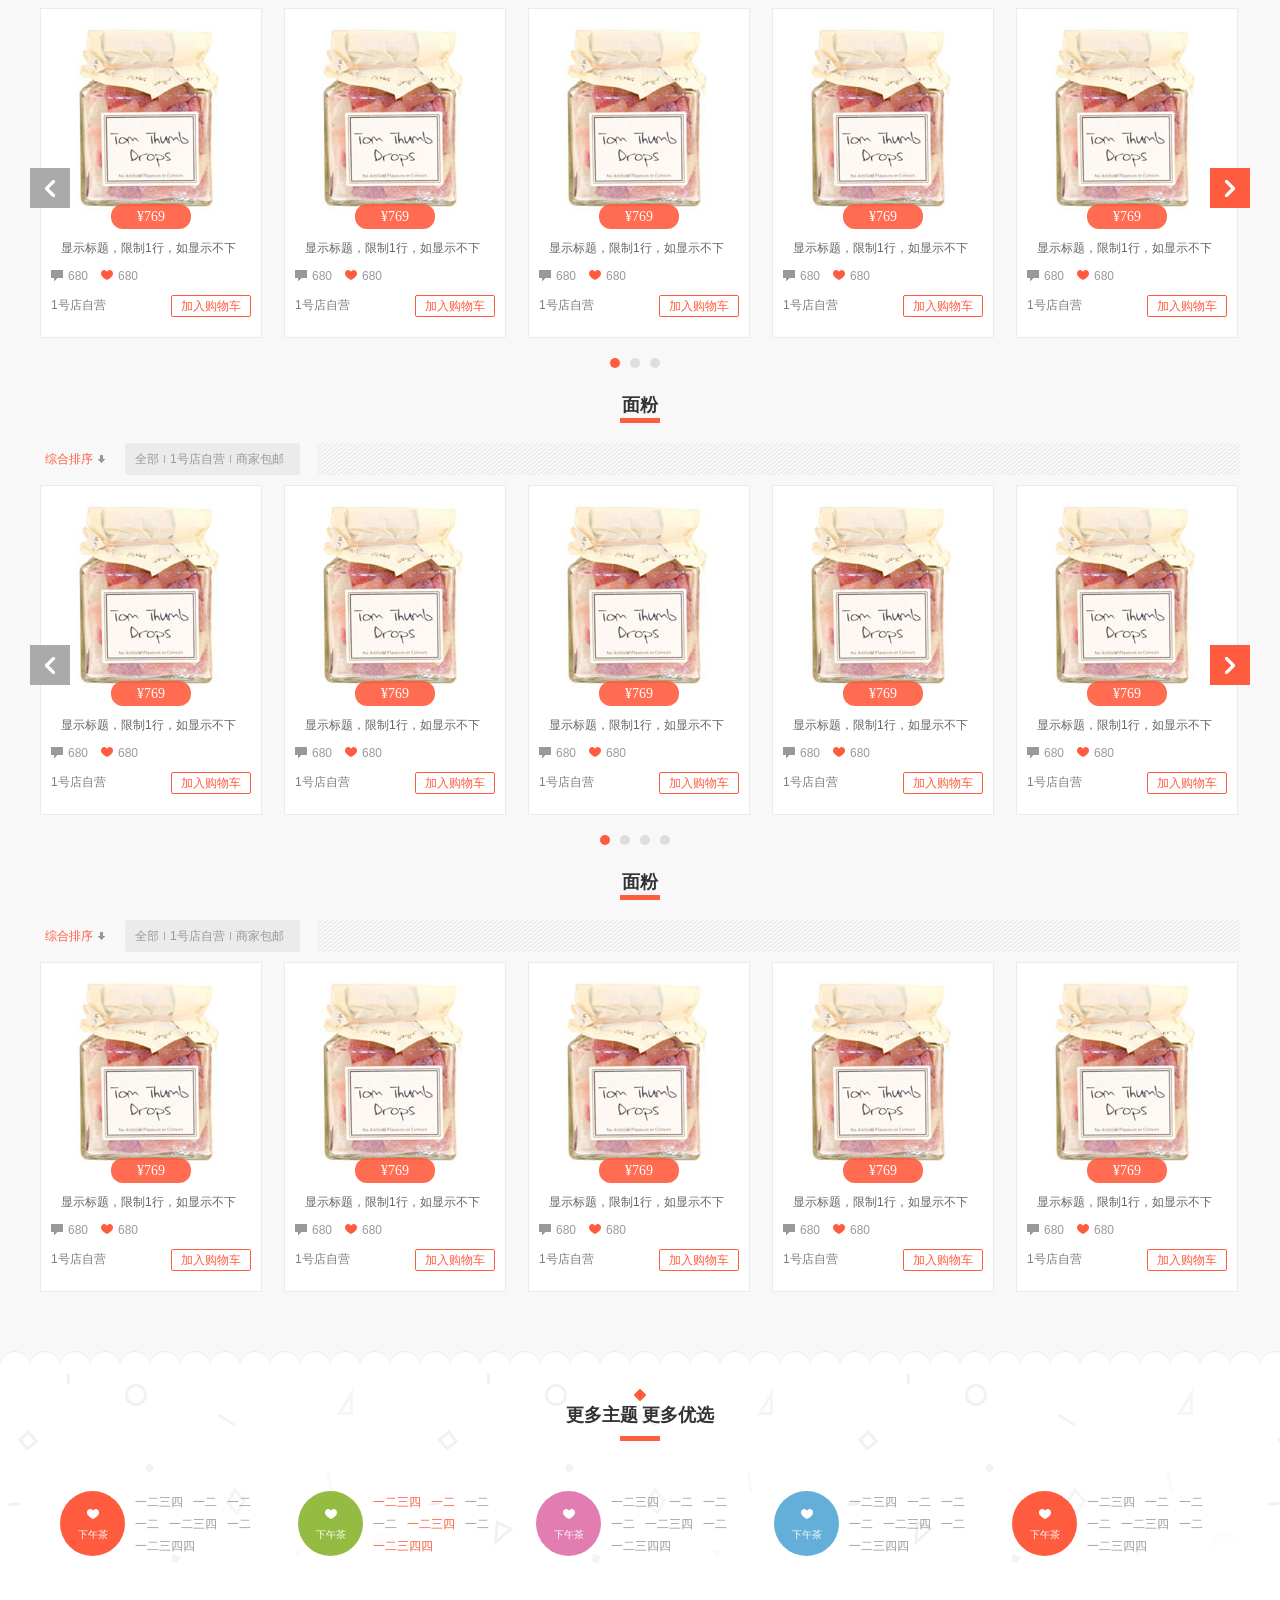
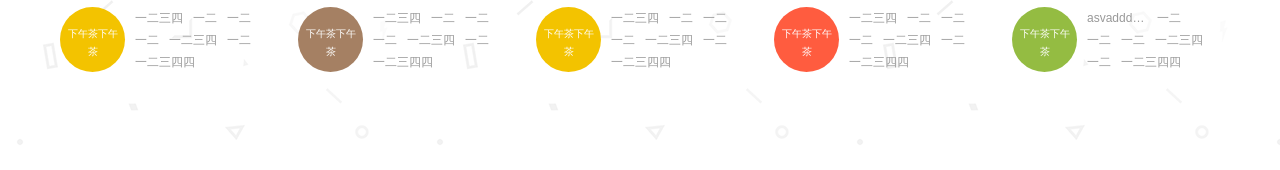
==== commit f5818cb9: "轮播 和 scrollTo" ====
--- a/index.html
+++ b/index.html
@@ -25,39 +25,25 @@
                         <a href="javascript:;" class="img-sprite slider-left"></a>
                         <a href="javascript:;" class="img-sprite slider-right"></a>
                         <div class="sub-list-slider">
-                            <ul class="clearfix slider-list">
-                                <li class="act"><i class="img-sprite icon-rhombus"></i>面粉</li>
+                            <ul class="clearfix slider-list" data-scrollTo="true">
+                                <!-- <li class="act"><i class="img-sprite icon-rhombus"></i>面粉</li>
                                 <li><i class="img-sprite icon-rhombus"></i>牛奶</li>
                                 <li><i class="img-sprite icon-rhombus"></i>搅拌器</li>
-                                <li><i class="img-sprite icon-rhombus"></i>鸡蛋</li>
-                                <li><i class="img-sprite icon-rhombus"></i>太古绵白糖</li>
+                                <li><i class="img-sprite icon-rhombus"></i>面粉</li>
                                 <li><i class="img-sprite icon-rhombus"></i>牛奶</li>
                                 <li><i class="img-sprite icon-rhombus"></i>搅拌器</li>
-                                <li><i class="img-sprite icon-rhombus"></i>鸡蛋</li>
-                                <li><i class="img-sprite icon-rhombus"></i>太古绵白糖</li>
+                                <li><i class="img-sprite icon-rhombus"></i>面粉</li>
                                 <li><i class="img-sprite icon-rhombus"></i>牛奶</li>
                                 <li><i class="img-sprite icon-rhombus"></i>搅拌器</li>
-                                <li><i class="img-sprite icon-rhombus"></i>鸡蛋</li>
-                                <li><i class="img-sprite icon-rhombus"></i>太古绵白糖</li>
+                                <li><i class="img-sprite icon-rhombus"></i>面粉</li>
                                 <li><i class="img-sprite icon-rhombus"></i>牛奶</li>
-                                <li><i class="img-sprite icon-rhombus"></i>搅拌器</li>
-                                <li><i class="img-sprite icon-rhombus"></i>鸡蛋</li>
-                                <li><i class="img-sprite icon-rhombus"></i>太古绵白糖</li>
-                                <li><i class="img-sprite icon-rhombus"></i>牛奶</li>
-                                <li><i class="img-sprite icon-rhombus"></i>搅拌器</li>
-                                <li><i class="img-sprite icon-rhombus"></i>鸡蛋</li>
-                                <li><i class="img-sprite icon-rhombus"></i>太古绵白糖</li>
-                                <li><i class="img-sprite icon-rhombus"></i>太古绵白糖</li>
-                                <li><i class="img-sprite icon-rhombus"></i>牛奶</li>
-                                <li><i class="img-sprite icon-rhombus"></i>搅拌器</li>
-                                <li><i class="img-sprite icon-rhombus"></i>鸡蛋</li>
-                                <li><i class="img-sprite icon-rhombus"></i>太古绵白糖</li>
+                                <li><i class="img-sprite icon-rhombus"></i>搅拌器</li> -->
                             </ul>
                         </div>
                     </div>
                 </div>
             </div>
-            <div class="scenarized-shop-col">
+            <div class="scenarized-shop-col" data-col="一">
                 <h2 class="shop-col-title">面粉</h2>
                 <div class="shop-col-filter">
                     <div class="clearfix col-filter-box">
@@ -79,8 +65,8 @@
                 </div>
                 <div class="shop-col-list">
                     <a href="javascript:;" class="slider-left"><i class="img-sprite"></i></a>
-                    <a href="javascript:;" class="slider-right"><i class="img-sprite"></i></a>
-                    <div class="shop-col-slider" data-nums="5">
+                    <a href="javascript:;" class="slider-right" data-locations=""><i class="img-sprite"></i></a>
+                    <div class="shop-col-slider" data-maxs="5" data-mins="4">
                         <ul class="clearfix slider-list">
                             <li class="list-pro">
                                 <div class="pro-img">
@@ -341,7 +327,7 @@
                     <ul class="clearfix slider-trigger"></ul>
                 </div>
             </div>
-            <div class="scenarized-shop-col">
+            <div class="scenarized-shop-col" data-col="这里有五个">
                 <h2 class="shop-col-title">面粉</h2>
                 <div class="shop-col-filter">
                     <div class="clearfix col-filter-box">
@@ -363,9 +349,262 @@
                 </div>
                 <div class="shop-col-list">
                     <a href="javascript:;" class="slider-left"><i class="img-sprite"></i></a>
-                    <a href="javascript:;" class="slider-right"><i class="img-sprite"></i></a>
-                    <div class="shop-col-slider" data-nums="5">
+                    <a href="javascript:;" class="slider-right" data-locations="http://www.baidu.com"><i class="img-sprite"></i></a>
+                    <div class="shop-col-slider" data-maxs="5" data-mins="4">
                         <ul class="clearfix slider-list">
+                            <li class="list-pro">
+                                <div class="pro-img">
+                                    <a href="javascript:;" title="显示标题">
+                                        <img src="img/pro-img.jpg" alt="显示标题" width="" height="" />
+                                    </a>
+                                    <em class="pro-price">¥769</em>
+                                </div>
+                                <h6 class="t-overflow pro-name">
+                                    <a href="javascript:;" title="显示标题">显示标题，限制1行，如显示不下</a>
+                                </h6>
+                                <div class="clearfix pro-d1">
+                                    <a class="pro-comm" href="javascript:;" title="">
+                                        <i class="img-sprite icon-comm"></i>680
+                                    </a>
+                                    <a class="pro-fav" href="javascript:;" title="">
+                                        <i class="img-sprite icon-fav"></i>680
+                                    </a>
+                                </div>
+                                <div class="clearfix  pro-d2">
+                                    <a class="t-overflow pro-store" href="javascript:;" title="">1号店自营</a>
+                                    <a class="add-cart" href="javascript:;" title="">加入购物车</a>
+                                </div>
+                            </li>
+                            <li class="list-pro">
+                                <div class="pro-img">
+                                    <a href="javascript:;" title="显示标题">
+                                        <img src="img/pro-img.jpg" alt="显示标题" width="" height="" />
+                                    </a>
+                                    <em class="pro-price">¥769</em>
+                                </div>
+                                <h6 class="t-overflow pro-name">
+                                    <a href="javascript:;" title="显示标题">显示标题，限制1行，如显示不下</a>
+                                </h6>
+                                <div class="clearfix pro-d1">
+                                    <a class="pro-comm" href="javascript:;" title="">
+                                        <i class="img-sprite icon-comm"></i>680
+                                    </a>
+                                    <a class="pro-fav" href="javascript:;" title="">
+                                        <i class="img-sprite icon-fav"></i>680
+                                    </a>
+                                </div>
+                                <div class="clearfix  pro-d2">
+                                    <a class="t-overflow pro-store" href="javascript:;" title="">1号店自营</a>
+                                    <a class="add-cart" href="javascript:;" title="">加入购物车</a>
+                                </div>
+                            </li>
+                            <li class="list-pro">
+                                <div class="pro-img">
+                                    <a href="javascript:;" title="显示标题">
+                                        <img src="img/pro-img.jpg" alt="显示标题" width="" height="" />
+                                    </a>
+                                    <em class="pro-price">¥769</em>
+                                </div>
+                                <h6 class="t-overflow pro-name">
+                                    <a href="javascript:;" title="显示标题">显示标题，限制1行，如显示不下</a>
+                                </h6>
+                                <div class="clearfix pro-d1">
+                                    <a class="pro-comm" href="javascript:;" title="">
+                                        <i class="img-sprite icon-comm"></i>680
+                                    </a>
+                                    <a class="pro-fav" href="javascript:;" title="">
+                                        <i class="img-sprite icon-fav"></i>680
+                                    </a>
+                                </div>
+                                <div class="clearfix  pro-d2">
+                                    <a class="t-overflow pro-store" href="javascript:;" title="">1号店自营</a>
+                                    <a class="add-cart" href="javascript:;" title="">加入购物车</a>
+                                </div>
+                            </li>
+                            <li class="list-pro">
+                                <div class="pro-img">
+                                    <a href="javascript:;" title="显示标题">
+                                        <img src="img/pro-img.jpg" alt="显示标题" width="" height="" />
+                                    </a>
+                                    <em class="pro-price">¥769</em>
+                                </div>
+                                <h6 class="t-overflow pro-name">
+                                    <a href="javascript:;" title="显示标题">显示标题，限制1行，如显示不下</a>
+                                </h6>
+                                <div class="clearfix pro-d1">
+                                    <a class="pro-comm" href="javascript:;" title="">
+                                        <i class="img-sprite icon-comm"></i>680
+                                    </a>
+                                    <a class="pro-fav" href="javascript:;" title="">
+                                        <i class="img-sprite icon-fav"></i>680
+                                    </a>
+                                </div>
+                                <div class="clearfix  pro-d2">
+                                    <a class="t-overflow pro-store" href="javascript:;" title="">1号店自营</a>
+                                    <a class="add-cart" href="javascript:;" title="">加入购物车</a>
+                                </div>
+                            </li>
+                            <li class="list-pro">
+                                <div class="pro-img">
+                                    <a href="javascript:;" title="显示标题">
+                                        <img src="img/pro-img.jpg" alt="显示标题" width="" height="" />
+                                    </a>
+                                    <em class="pro-price">¥769</em>
+                                </div>
+                                <h6 class="t-overflow pro-name">
+                                    <a href="javascript:;" title="显示标题">显示标题，限制1行，如显示不下</a>
+                                </h6>
+                                <div class="clearfix pro-d1">
+                                    <a class="pro-comm" href="javascript:;" title="">
+                                        <i class="img-sprite icon-comm"></i>680
+                                    </a>
+                                    <a class="pro-fav" href="javascript:;" title="">
+                                        <i class="img-sprite icon-fav"></i>680
+                                    </a>
+                                </div>
+                                <div class="clearfix  pro-d2">
+                                    <a class="t-overflow pro-store" href="javascript:;" title="">1号店自营</a>
+                                    <a class="add-cart" href="javascript:;" title="">加入购物车</a>
+                                </div>
+                            </li>
+                            <li class="list-pro">
+                                <div class="pro-img">
+                                    <a href="javascript:;" title="显示标题">
+                                        <img src="img/pro-img.jpg" alt="显示标题" width="" height="" />
+                                    </a>
+                                    <em class="pro-price">¥769</em>
+                                </div>
+                                <h6 class="t-overflow pro-name">
+                                    <a href="javascript:;" title="显示标题">显示标题，限制1行，如显示不下</a>
+                                </h6>
+                                <div class="clearfix pro-d1">
+                                    <a class="pro-comm" href="javascript:;" title="">
+                                        <i class="img-sprite icon-comm"></i>680
+                                    </a>
+                                    <a class="pro-fav" href="javascript:;" title="">
+                                        <i class="img-sprite icon-fav"></i>680
+                                    </a>
+                                </div>
+                                <div class="clearfix  pro-d2">
+                                    <a class="t-overflow pro-store" href="javascript:;" title="">1号店自营</a>
+                                    <a class="add-cart" href="javascript:;" title="">加入购物车</a>
+                                </div>
+                            </li>
+                            <li class="list-pro">
+                                <div class="pro-img">
+                                    <a href="javascript:;" title="显示标题">
+                                        <img src="img/pro-img.jpg" alt="显示标题" width="" height="" />
+                                    </a>
+                                    <em class="pro-price">¥769</em>
+                                </div>
+                                <h6 class="t-overflow pro-name">
+                                    <a href="javascript:;" title="显示标题">显示标题，限制1行，如显示不下</a>
+                                </h6>
+                                <div class="clearfix pro-d1">
+                                    <a class="pro-comm" href="javascript:;" title="">
+                                        <i class="img-sprite icon-comm"></i>680
+                                    </a>
+                                    <a class="pro-fav" href="javascript:;" title="">
+                                        <i class="img-sprite icon-fav"></i>680
+                                    </a>
+                                </div>
+                                <div class="clearfix  pro-d2">
+                                    <a class="t-overflow pro-store" href="javascript:;" title="">1号店自营</a>
+                                    <a class="add-cart" href="javascript:;" title="">加入购物车</a>
+                                </div>
+                            </li>
+                            <li class="list-pro">
+                                <div class="pro-img">
+                                    <a href="javascript:;" title="显示标题">
+                                        <img src="img/pro-img.jpg" alt="显示标题" width="" height="" />
+                                    </a>
+                                    <em class="pro-price">¥769</em>
+                                </div>
+                                <h6 class="t-overflow pro-name">
+                                    <a href="javascript:;" title="显示标题">显示标题，限制1行，如显示不下</a>
+                                </h6>
+                                <div class="clearfix pro-d1">
+                                    <a class="pro-comm" href="javascript:;" title="">
+                                        <i class="img-sprite icon-comm"></i>680
+                                    </a>
+                                    <a class="pro-fav" href="javascript:;" title="">
+                                        <i class="img-sprite icon-fav"></i>680
+                                    </a>
+                                </div>
+                                <div class="clearfix  pro-d2">
+                                    <a class="t-overflow pro-store" href="javascript:;" title="">1号店自营</a>
+                                    <a class="add-cart" href="javascript:;" title="">加入购物车</a>
+                                </div>
+                            </li>
+                            <li class="list-pro">
+                                <div class="pro-img">
+                                    <a href="javascript:;" title="显示标题">
+                                        <img src="img/pro-img.jpg" alt="显示标题" width="" height="" />
+                                    </a>
+                                    <em class="pro-price">¥769</em>
+                                </div>
+                                <h6 class="t-overflow pro-name">
+                                    <a href="javascript:;" title="显示标题">显示标题，限制1行，如显示不下</a>
+                                </h6>
+                                <div class="clearfix pro-d1">
+                                    <a class="pro-comm" href="javascript:;" title="">
+                                        <i class="img-sprite icon-comm"></i>680
+                                    </a>
+                                    <a class="pro-fav" href="javascript:;" title="">
+                                        <i class="img-sprite icon-fav"></i>680
+                                    </a>
+                                </div>
+                                <div class="clearfix  pro-d2">
+                                    <a class="t-overflow pro-store" href="javascript:;" title="">1号店自营</a>
+                                    <a class="add-cart" href="javascript:;" title="">加入购物车</a>
+                                </div>
+                            </li>
+                            <li class="list-pro">
+                                <div class="pro-img">
+                                    <a href="javascript:;" title="显示标题">
+                                        <img src="img/pro-img.jpg" alt="显示标题" width="" height="" />
+                                    </a>
+                                    <em class="pro-price">¥769</em>
+                                </div>
+                                <h6 class="t-overflow pro-name">
+                                    <a href="javascript:;" title="显示标题">显示标题，限制1行，如显示不下</a>
+                                </h6>
+                                <div class="clearfix pro-d1">
+                                    <a class="pro-comm" href="javascript:;" title="">
+                                        <i class="img-sprite icon-comm"></i>680
+                                    </a>
+                                    <a class="pro-fav" href="javascript:;" title="">
+                                        <i class="img-sprite icon-fav"></i>680
+                                    </a>
+                                </div>
+                                <div class="clearfix  pro-d2">
+                                    <a class="t-overflow pro-store" href="javascript:;" title="">1号店自营</a>
+                                    <a class="add-cart" href="javascript:;" title="">加入购物车</a>
+                                </div>
+                            </li>
+                            <li class="list-pro">
+                                <div class="pro-img">
+                                    <a href="javascript:;" title="显示标题">
+                                        <img src="img/pro-img.jpg" alt="显示标题" width="" height="" />
+                                    </a>
+                                    <em class="pro-price">¥769</em>
+                                </div>
+                                <h6 class="t-overflow pro-name">
+                                    <a href="javascript:;" title="显示标题">显示标题，限制1行，如显示不下</a>
+                                </h6>
+                                <div class="clearfix pro-d1">
+                                    <a class="pro-comm" href="javascript:;" title="">
+                                        <i class="img-sprite icon-comm"></i>680
+                                    </a>
+                                    <a class="pro-fav" href="javascript:;" title="">
+                                        <i class="img-sprite icon-fav"></i>680
+                                    </a>
+                                </div>
+                                <div class="clearfix  pro-d2">
+                                    <a class="t-overflow pro-store" href="javascript:;" title="">1号店自营</a>
+                                    <a class="add-cart" href="javascript:;" title="">加入购物车</a>
+                                </div>
+                            </li>
                             <li class="list-pro">
                                 <div class="pro-img">
                                     <a href="javascript:;" title="显示标题">
@@ -578,7 +817,7 @@
                     <ul class="clearfix slider-trigger"></ul>
                 </div>
             </div>
-            <div class="scenarized-shop-col">
+            <div class="scenarized-shop-col" data-col="二个">
                 <h2 class="shop-col-title">面粉</h2>
                 <div class="shop-col-filter">
                     <div class="clearfix col-filter-box">
@@ -600,8 +839,2765 @@
                 </div>
                 <div class="shop-col-list">
                     <a href="javascript:;" class="slider-left"><i class="img-sprite"></i></a>
-                    <a href="javascript:;" class="slider-right"><i class="img-sprite"></i></a>
-                    <div class="shop-col-slider" data-nums="5">
+                    <a href="javascript:;" class="slider-right" data-locations=""><i class="img-sprite"></i></a>
+                    <div class="shop-col-slider" data-maxs="5" data-mins="4">
+                        <ul class="clearfix slider-list">
+                            <li class="list-pro">
+                                <div class="pro-img">
+                                    <a href="javascript:;" title="显示标题">
+                                        <img src="img/pro-img.jpg" alt="显示标题" width="" height="" />
+                                    </a>
+                                    <em class="pro-price">¥769</em>
+                                </div>
+                                <h6 class="t-overflow pro-name">
+                                    <a href="javascript:;" title="显示标题">显示标题，限制1行，如显示不下</a>
+                                </h6>
+                                <div class="clearfix pro-d1">
+                                    <a class="pro-comm" href="javascript:;" title="">
+                                        <i class="img-sprite icon-comm"></i>680
+                                    </a>
+                                    <a class="pro-fav" href="javascript:;" title="">
+                                        <i class="img-sprite icon-fav"></i>680
+                                    </a>
+                                </div>
+                                <div class="clearfix  pro-d2">
+                                    <a class="t-overflow pro-store" href="javascript:;" title="">1号店自营</a>
+                                    <a class="add-cart" href="javascript:;" title="">加入购物车</a>
+                                </div>
+                            </li>
+                            <li class="list-pro">
+                                <div class="pro-img">
+                                    <a href="javascript:;" title="显示标题">
+                                        <img src="img/pro-img.jpg" alt="显示标题" width="" height="" />
+                                    </a>
+                                    <em class="pro-price">¥769</em>
+                                </div>
+                                <h6 class="t-overflow pro-name">
+                                    <a href="javascript:;" title="显示标题">显示标题，限制1行，如显示不下</a>
+                                </h6>
+                                <div class="clearfix pro-d1">
+                                    <a class="pro-comm" href="javascript:;" title="">
+                                        <i class="img-sprite icon-comm"></i>680
+                                    </a>
+                                    <a class="pro-fav" href="javascript:;" title="">
+                                        <i class="img-sprite icon-fav"></i>680
+                                    </a>
+                                </div>
+                                <div class="clearfix  pro-d2">
+                                    <a class="t-overflow pro-store" href="javascript:;" title="">1号店自营</a>
+                                    <a class="add-cart" href="javascript:;" title="">加入购物车</a>
+                                </div>
+                            </li>
+                            <li class="list-pro">
+                                <div class="pro-img">
+                                    <a href="javascript:;" title="显示标题">
+                                        <img src="img/pro-img.jpg" alt="显示标题" width="" height="" />
+                                    </a>
+                                    <em class="pro-price">¥769</em>
+                                </div>
+                                <h6 class="t-overflow pro-name">
+                                    <a href="javascript:;" title="显示标题">显示标题，限制1行，如显示不下</a>
+                                </h6>
+                                <div class="clearfix pro-d1">
+                                    <a class="pro-comm" href="javascript:;" title="">
+                                        <i class="img-sprite icon-comm"></i>680
+                                    </a>
+                                    <a class="pro-fav" href="javascript:;" title="">
+                                        <i class="img-sprite icon-fav"></i>680
+                                    </a>
+                                </div>
+                                <div class="clearfix  pro-d2">
+                                    <a class="t-overflow pro-store" href="javascript:;" title="">1号店自营</a>
+                                    <a class="add-cart" href="javascript:;" title="">加入购物车</a>
+                                </div>
+                            </li>
+                            <li class="list-pro">
+                                <div class="pro-img">
+                                    <a href="javascript:;" title="显示标题">
+                                        <img src="img/pro-img.jpg" alt="显示标题" width="" height="" />
+                                    </a>
+                                    <em class="pro-price">¥769</em>
+                                </div>
+                                <h6 class="t-overflow pro-name">
+                                    <a href="javascript:;" title="显示标题">显示标题，限制1行，如显示不下</a>
+                                </h6>
+                                <div class="clearfix pro-d1">
+                                    <a class="pro-comm" href="javascript:;" title="">
+                                        <i class="img-sprite icon-comm"></i>680
+                                    </a>
+                                    <a class="pro-fav" href="javascript:;" title="">
+                                        <i class="img-sprite icon-fav"></i>680
+                                    </a>
+                                </div>
+                                <div class="clearfix  pro-d2">
+                                    <a class="t-overflow pro-store" href="javascript:;" title="">1号店自营</a>
+                                    <a class="add-cart" href="javascript:;" title="">加入购物车</a>
+                                </div>
+                            </li>
+                            <li class="list-pro">
+                                <div class="pro-img">
+                                    <a href="javascript:;" title="显示标题">
+                                        <img src="img/pro-img.jpg" alt="显示标题" width="" height="" />
+                                    </a>
+                                    <em class="pro-price">¥769</em>
+                                </div>
+                                <h6 class="t-overflow pro-name">
+                                    <a href="javascript:;" title="显示标题">显示标题，限制1行，如显示不下</a>
+                                </h6>
+                                <div class="clearfix pro-d1">
+                                    <a class="pro-comm" href="javascript:;" title="">
+                                        <i class="img-sprite icon-comm"></i>680
+                                    </a>
+                                    <a class="pro-fav" href="javascript:;" title="">
+                                        <i class="img-sprite icon-fav"></i>680
+                                    </a>
+                                </div>
+                                <div class="clearfix  pro-d2">
+                                    <a class="t-overflow pro-store" href="javascript:;" title="">1号店自营</a>
+                                    <a class="add-cart" href="javascript:;" title="">加入购物车</a>
+                                </div>
+                            </li>
+                        </ul>
+                    </div>
+                    <ul class="clearfix slider-trigger"></ul>
+                </div>
+            </div>
+            <div class="scenarized-shop-col" data-col="这里有五个">
+                <h2 class="shop-col-title">面粉</h2>
+                <div class="shop-col-filter">
+                    <div class="clearfix col-filter-box">
+                        <div class="filter-box-list">
+                            <p class="box-list-p">综合排序<i class="img-sprite icon-arr"></i></p>
+                            <ul class="box-list-ul">
+                                <li class="down">综合排序<i class="img-sprite icon-arr"></i></li>
+                                <li class="down">销售量<i class="img-sprite icon-arr"></i></li>
+                                <li class="down">评论<i class="img-sprite icon-arr"></i></li>
+                                <li class="down">价格<i class="img-sprite icon-arr"></i></li>
+                            </ul>
+                        </div>
+                        <div class="clearfix filter-box-type">
+                            <a href="javascript:;">全部</a><span></span>
+                            <a href="javascript:;">1号店自营</a><span></span>
+                            <a href="javascript:;">商家包邮</a>
+                        </div>
+                    </div>
+                </div>
+                <div class="shop-col-list">
+                    <a href="javascript:;" class="slider-left"><i class="img-sprite"></i></a>
+                    <a href="javascript:;" class="slider-right" data-locations=""><i class="img-sprite"></i></a>
+                    <div class="shop-col-slider" data-maxs="5" data-mins="4">
+                        <ul class="clearfix slider-list">
+                            <li class="list-pro">
+                                <div class="pro-img">
+                                    <a href="javascript:;" title="显示标题">
+                                        <img src="img/pro-img.jpg" alt="显示标题" width="" height="" />
+                                    </a>
+                                    <em class="pro-price">¥769</em>
+                                </div>
+                                <h6 class="t-overflow pro-name">
+                                    <a href="javascript:;" title="显示标题">显示标题，限制1行，如显示不下</a>
+                                </h6>
+                                <div class="clearfix pro-d1">
+                                    <a class="pro-comm" href="javascript:;" title="">
+                                        <i class="img-sprite icon-comm"></i>680
+                                    </a>
+                                    <a class="pro-fav" href="javascript:;" title="">
+                                        <i class="img-sprite icon-fav"></i>680
+                                    </a>
+                                </div>
+                                <div class="clearfix  pro-d2">
+                                    <a class="t-overflow pro-store" href="javascript:;" title="">1号店自营</a>
+                                    <a class="add-cart" href="javascript:;" title="">加入购物车</a>
+                                </div>
+                            </li>
+                            <li class="list-pro">
+                                <div class="pro-img">
+                                    <a href="javascript:;" title="显示标题">
+                                        <img src="img/pro-img.jpg" alt="显示标题" width="" height="" />
+                                    </a>
+                                    <em class="pro-price">¥769</em>
+                                </div>
+                                <h6 class="t-overflow pro-name">
+                                    <a href="javascript:;" title="显示标题">显示标题，限制1行，如显示不下</a>
+                                </h6>
+                                <div class="clearfix pro-d1">
+                                    <a class="pro-comm" href="javascript:;" title="">
+                                        <i class="img-sprite icon-comm"></i>680
+                                    </a>
+                                    <a class="pro-fav" href="javascript:;" title="">
+                                        <i class="img-sprite icon-fav"></i>680
+                                    </a>
+                                </div>
+                                <div class="clearfix  pro-d2">
+                                    <a class="t-overflow pro-store" href="javascript:;" title="">1号店自营</a>
+                                    <a class="add-cart" href="javascript:;" title="">加入购物车</a>
+                                </div>
+                            </li>
+                            <li class="list-pro">
+                                <div class="pro-img">
+                                    <a href="javascript:;" title="显示标题">
+                                        <img src="img/pro-img.jpg" alt="显示标题" width="" height="" />
+                                    </a>
+                                    <em class="pro-price">¥769</em>
+                                </div>
+                                <h6 class="t-overflow pro-name">
+                                    <a href="javascript:;" title="显示标题">显示标题，限制1行，如显示不下</a>
+                                </h6>
+                                <div class="clearfix pro-d1">
+                                    <a class="pro-comm" href="javascript:;" title="">
+                                        <i class="img-sprite icon-comm"></i>680
+                                    </a>
+                                    <a class="pro-fav" href="javascript:;" title="">
+                                        <i class="img-sprite icon-fav"></i>680
+                                    </a>
+                                </div>
+                                <div class="clearfix  pro-d2">
+                                    <a class="t-overflow pro-store" href="javascript:;" title="">1号店自营</a>
+                                    <a class="add-cart" href="javascript:;" title="">加入购物车</a>
+                                </div>
+                            </li>
+                            <li class="list-pro">
+                                <div class="pro-img">
+                                    <a href="javascript:;" title="显示标题">
+                                        <img src="img/pro-img.jpg" alt="显示标题" width="" height="" />
+                                    </a>
+                                    <em class="pro-price">¥769</em>
+                                </div>
+                                <h6 class="t-overflow pro-name">
+                                    <a href="javascript:;" title="显示标题">显示标题，限制1行，如显示不下</a>
+                                </h6>
+                                <div class="clearfix pro-d1">
+                                    <a class="pro-comm" href="javascript:;" title="">
+                                        <i class="img-sprite icon-comm"></i>680
+                                    </a>
+                                    <a class="pro-fav" href="javascript:;" title="">
+                                        <i class="img-sprite icon-fav"></i>680
+                                    </a>
+                                </div>
+                                <div class="clearfix  pro-d2">
+                                    <a class="t-overflow pro-store" href="javascript:;" title="">1号店自营</a>
+                                    <a class="add-cart" href="javascript:;" title="">加入购物车</a>
+                                </div>
+                            </li>
+                            <li class="list-pro">
+                                <div class="pro-img">
+                                    <a href="javascript:;" title="显示标题">
+                                        <img src="img/pro-img.jpg" alt="显示标题" width="" height="" />
+                                    </a>
+                                    <em class="pro-price">¥769</em>
+                                </div>
+                                <h6 class="t-overflow pro-name">
+                                    <a href="javascript:;" title="显示标题">显示标题，限制1行，如显示不下</a>
+                                </h6>
+                                <div class="clearfix pro-d1">
+                                    <a class="pro-comm" href="javascript:;" title="">
+                                        <i class="img-sprite icon-comm"></i>680
+                                    </a>
+                                    <a class="pro-fav" href="javascript:;" title="">
+                                        <i class="img-sprite icon-fav"></i>680
+                                    </a>
+                                </div>
+                                <div class="clearfix  pro-d2">
+                                    <a class="t-overflow pro-store" href="javascript:;" title="">1号店自营</a>
+                                    <a class="add-cart" href="javascript:;" title="">加入购物车</a>
+                                </div>
+                            </li>
+                            <li class="list-pro">
+                                <div class="pro-img">
+                                    <a href="javascript:;" title="显示标题">
+                                        <img src="img/pro-img.jpg" alt="显示标题" width="" height="" />
+                                    </a>
+                                    <em class="pro-price">¥769</em>
+                                </div>
+                                <h6 class="t-overflow pro-name">
+                                    <a href="javascript:;" title="显示标题">显示标题，限制1行，如显示不下</a>
+                                </h6>
+                                <div class="clearfix pro-d1">
+                                    <a class="pro-comm" href="javascript:;" title="">
+                                        <i class="img-sprite icon-comm"></i>680
+                                    </a>
+                                    <a class="pro-fav" href="javascript:;" title="">
+                                        <i class="img-sprite icon-fav"></i>680
+                                    </a>
+                                </div>
+                                <div class="clearfix  pro-d2">
+                                    <a class="t-overflow pro-store" href="javascript:;" title="">1号店自营</a>
+                                    <a class="add-cart" href="javascript:;" title="">加入购物车</a>
+                                </div>
+                            </li>
+
+                            <li class="list-pro">
+                                <div class="pro-img">
+                                    <a href="javascript:;" title="显示标题">
+                                        <img src="img/pro-img.jpg" alt="显示标题" width="" height="" />
+                                    </a>
+                                    <em class="pro-price">¥769</em>
+                                </div>
+                                <h6 class="t-overflow pro-name">
+                                    <a href="javascript:;" title="显示标题">显示标题，限制1行，如显示不下</a>
+                                </h6>
+                                <div class="clearfix pro-d1">
+                                    <a class="pro-comm" href="javascript:;" title="">
+                                        <i class="img-sprite icon-comm"></i>680
+                                    </a>
+                                    <a class="pro-fav" href="javascript:;" title="">
+                                        <i class="img-sprite icon-fav"></i>680
+                                    </a>
+                                </div>
+                                <div class="clearfix  pro-d2">
+                                    <a class="t-overflow pro-store" href="javascript:;" title="">1号店自营</a>
+                                    <a class="add-cart" href="javascript:;" title="">加入购物车</a>
+                                </div>
+                            </li>
+                            <li class="list-pro">
+                                <div class="pro-img">
+                                    <a href="javascript:;" title="显示标题">
+                                        <img src="img/pro-img.jpg" alt="显示标题" width="" height="" />
+                                    </a>
+                                    <em class="pro-price">¥769</em>
+                                </div>
+                                <h6 class="t-overflow pro-name">
+                                    <a href="javascript:;" title="显示标题">显示标题，限制1行，如显示不下</a>
+                                </h6>
+                                <div class="clearfix pro-d1">
+                                    <a class="pro-comm" href="javascript:;" title="">
+                                        <i class="img-sprite icon-comm"></i>680
+                                    </a>
+                                    <a class="pro-fav" href="javascript:;" title="">
+                                        <i class="img-sprite icon-fav"></i>680
+                                    </a>
+                                </div>
+                                <div class="clearfix  pro-d2">
+                                    <a class="t-overflow pro-store" href="javascript:;" title="">1号店自营</a>
+                                    <a class="add-cart" href="javascript:;" title="">加入购物车</a>
+                                </div>
+                            </li>
+                            <li class="list-pro">
+                                <div class="pro-img">
+                                    <a href="javascript:;" title="显示标题">
+                                        <img src="img/pro-img.jpg" alt="显示标题" width="" height="" />
+                                    </a>
+                                    <em class="pro-price">¥769</em>
+                                </div>
+                                <h6 class="t-overflow pro-name">
+                                    <a href="javascript:;" title="显示标题">显示标题，限制1行，如显示不下</a>
+                                </h6>
+                                <div class="clearfix pro-d1">
+                                    <a class="pro-comm" href="javascript:;" title="">
+                                        <i class="img-sprite icon-comm"></i>680
+                                    </a>
+                                    <a class="pro-fav" href="javascript:;" title="">
+                                        <i class="img-sprite icon-fav"></i>680
+                                    </a>
+                                </div>
+                                <div class="clearfix  pro-d2">
+                                    <a class="t-overflow pro-store" href="javascript:;" title="">1号店自营</a>
+                                    <a class="add-cart" href="javascript:;" title="">加入购物车</a>
+                                </div>
+                            </li>
+                            <li class="list-pro">
+                                <div class="pro-img">
+                                    <a href="javascript:;" title="显示标题">
+                                        <img src="img/pro-img.jpg" alt="显示标题" width="" height="" />
+                                    </a>
+                                    <em class="pro-price">¥769</em>
+                                </div>
+                                <h6 class="t-overflow pro-name">
+                                    <a href="javascript:;" title="显示标题">显示标题，限制1行，如显示不下</a>
+                                </h6>
+                                <div class="clearfix pro-d1">
+                                    <a class="pro-comm" href="javascript:;" title="">
+                                        <i class="img-sprite icon-comm"></i>680
+                                    </a>
+                                    <a class="pro-fav" href="javascript:;" title="">
+                                        <i class="img-sprite icon-fav"></i>680
+                                    </a>
+                                </div>
+                                <div class="clearfix  pro-d2">
+                                    <a class="t-overflow pro-store" href="javascript:;" title="">1号店自营</a>
+                                    <a class="add-cart" href="javascript:;" title="">加入购物车</a>
+                                </div>
+                            </li>
+                            <li class="list-pro">
+                                <div class="pro-img">
+                                    <a href="javascript:;" title="显示标题">
+                                        <img src="img/pro-img.jpg" alt="显示标题" width="" height="" />
+                                    </a>
+                                    <em class="pro-price">¥769</em>
+                                </div>
+                                <h6 class="t-overflow pro-name">
+                                    <a href="javascript:;" title="显示标题">显示标题，限制1行，如显示不下</a>
+                                </h6>
+                                <div class="clearfix pro-d1">
+                                    <a class="pro-comm" href="javascript:;" title="">
+                                        <i class="img-sprite icon-comm"></i>680
+                                    </a>
+                                    <a class="pro-fav" href="javascript:;" title="">
+                                        <i class="img-sprite icon-fav"></i>680
+                                    </a>
+                                </div>
+                                <div class="clearfix  pro-d2">
+                                    <a class="t-overflow pro-store" href="javascript:;" title="">1号店自营</a>
+                                    <a class="add-cart" href="javascript:;" title="">加入购物车</a>
+                                </div>
+                            </li>
+                        </ul>
+                    </div>
+                    <ul class="clearfix slider-trigger"></ul>
+                </div>
+            </div>
+            <div class="scenarized-shop-col" data-col="这里有五个">
+                <h2 class="shop-col-title">面粉</h2>
+                <div class="shop-col-filter">
+                    <div class="clearfix col-filter-box">
+                        <div class="filter-box-list down">
+                            <p class="box-list-p">综合排序<i class="img-sprite icon-arr"></i></p>
+                            <ul class="box-list-ul">
+                                <li>综合排序<i class="img-sprite icon-arr"></i></li>
+                                <li>销售量<i class="img-sprite icon-arr"></i></li>
+                                <li>评论<i class="img-sprite icon-arr"></i></li>
+                                <li>价格<i class="img-sprite icon-arr"></i></li>
+                            </ul>
+                        </div>
+                        <div class="clearfix filter-box-type">
+                            <a href="javascript:;">全部</a><span></span>
+                            <a href="javascript:;">1号店自营</a><span></span>
+                            <a href="javascript:;">商家包邮</a>
+                        </div>
+                    </div>
+                </div>
+                <div class="shop-col-list">
+                    <a href="javascript:;" class="slider-left"><i class="img-sprite"></i></a>
+                    <a href="javascript:;" class="slider-right" data-locations="http://www.baidu.com"><i class="img-sprite"></i></a>
+                    <div class="shop-col-slider" data-maxs="5" data-mins="4">
+                        <ul class="clearfix slider-list">
+                            <li class="list-pro">
+                                <div class="pro-img">
+                                    <a href="javascript:;" title="显示标题">
+                                        <img src="img/pro-img.jpg" alt="显示标题" width="" height="" />
+                                    </a>
+                                    <em class="pro-price">¥769</em>
+                                </div>
+                                <h6 class="t-overflow pro-name">
+                                    <a href="javascript:;" title="显示标题">显示标题，限制1行，如显示不下</a>
+                                </h6>
+                                <div class="clearfix pro-d1">
+                                    <a class="pro-comm" href="javascript:;" title="">
+                                        <i class="img-sprite icon-comm"></i>680
+                                    </a>
+                                    <a class="pro-fav" href="javascript:;" title="">
+                                        <i class="img-sprite icon-fav"></i>680
+                                    </a>
+                                </div>
+                                <div class="clearfix  pro-d2">
+                                    <a class="t-overflow pro-store" href="javascript:;" title="">1号店自营</a>
+                                    <a class="add-cart" href="javascript:;" title="">加入购物车</a>
+                                </div>
+                            </li>
+                            <li class="list-pro">
+                                <div class="pro-img">
+                                    <a href="javascript:;" title="显示标题">
+                                        <img src="img/pro-img.jpg" alt="显示标题" width="" height="" />
+                                    </a>
+                                    <em class="pro-price">¥769</em>
+                                </div>
+                                <h6 class="t-overflow pro-name">
+                                    <a href="javascript:;" title="显示标题">显示标题，限制1行，如显示不下</a>
+                                </h6>
+                                <div class="clearfix pro-d1">
+                                    <a class="pro-comm" href="javascript:;" title="">
+                                        <i class="img-sprite icon-comm"></i>680
+                                    </a>
+                                    <a class="pro-fav" href="javascript:;" title="">
+                                        <i class="img-sprite icon-fav"></i>680
+                                    </a>
+                                </div>
+                                <div class="clearfix  pro-d2">
+                                    <a class="t-overflow pro-store" href="javascript:;" title="">1号店自营</a>
+                                    <a class="add-cart" href="javascript:;" title="">加入购物车</a>
+                                </div>
+                            </li>
+                            <li class="list-pro">
+                                <div class="pro-img">
+                                    <a href="javascript:;" title="显示标题">
+                                        <img src="img/pro-img.jpg" alt="显示标题" width="" height="" />
+                                    </a>
+                                    <em class="pro-price">¥769</em>
+                                </div>
+                                <h6 class="t-overflow pro-name">
+                                    <a href="javascript:;" title="显示标题">显示标题，限制1行，如显示不下</a>
+                                </h6>
+                                <div class="clearfix pro-d1">
+                                    <a class="pro-comm" href="javascript:;" title="">
+                                        <i class="img-sprite icon-comm"></i>680
+                                    </a>
+                                    <a class="pro-fav" href="javascript:;" title="">
+                                        <i class="img-sprite icon-fav"></i>680
+                                    </a>
+                                </div>
+                                <div class="clearfix  pro-d2">
+                                    <a class="t-overflow pro-store" href="javascript:;" title="">1号店自营</a>
+                                    <a class="add-cart" href="javascript:;" title="">加入购物车</a>
+                                </div>
+                            </li>
+                            <li class="list-pro">
+                                <div class="pro-img">
+                                    <a href="javascript:;" title="显示标题">
+                                        <img src="img/pro-img.jpg" alt="显示标题" width="" height="" />
+                                    </a>
+                                    <em class="pro-price">¥769</em>
+                                </div>
+                                <h6 class="t-overflow pro-name">
+                                    <a href="javascript:;" title="显示标题">显示标题，限制1行，如显示不下</a>
+                                </h6>
+                                <div class="clearfix pro-d1">
+                                    <a class="pro-comm" href="javascript:;" title="">
+                                        <i class="img-sprite icon-comm"></i>680
+                                    </a>
+                                    <a class="pro-fav" href="javascript:;" title="">
+                                        <i class="img-sprite icon-fav"></i>680
+                                    </a>
+                                </div>
+                                <div class="clearfix  pro-d2">
+                                    <a class="t-overflow pro-store" href="javascript:;" title="">1号店自营</a>
+                                    <a class="add-cart" href="javascript:;" title="">加入购物车</a>
+                                </div>
+                            </li>
+                            <li class="list-pro">
+                                <div class="pro-img">
+                                    <a href="javascript:;" title="显示标题">
+                                        <img src="img/pro-img.jpg" alt="显示标题" width="" height="" />
+                                    </a>
+                                    <em class="pro-price">¥769</em>
+                                </div>
+                                <h6 class="t-overflow pro-name">
+                                    <a href="javascript:;" title="显示标题">显示标题，限制1行，如显示不下</a>
+                                </h6>
+                                <div class="clearfix pro-d1">
+                                    <a class="pro-comm" href="javascript:;" title="">
+                                        <i class="img-sprite icon-comm"></i>680
+                                    </a>
+                                    <a class="pro-fav" href="javascript:;" title="">
+                                        <i class="img-sprite icon-fav"></i>680
+                                    </a>
+                                </div>
+                                <div class="clearfix  pro-d2">
+                                    <a class="t-overflow pro-store" href="javascript:;" title="">1号店自营</a>
+                                    <a class="add-cart" href="javascript:;" title="">加入购物车</a>
+                                </div>
+                            </li>
+                            <li class="list-pro">
+                                <div class="pro-img">
+                                    <a href="javascript:;" title="显示标题">
+                                        <img src="img/pro-img.jpg" alt="显示标题" width="" height="" />
+                                    </a>
+                                    <em class="pro-price">¥769</em>
+                                </div>
+                                <h6 class="t-overflow pro-name">
+                                    <a href="javascript:;" title="显示标题">显示标题，限制1行，如显示不下</a>
+                                </h6>
+                                <div class="clearfix pro-d1">
+                                    <a class="pro-comm" href="javascript:;" title="">
+                                        <i class="img-sprite icon-comm"></i>680
+                                    </a>
+                                    <a class="pro-fav" href="javascript:;" title="">
+                                        <i class="img-sprite icon-fav"></i>680
+                                    </a>
+                                </div>
+                                <div class="clearfix  pro-d2">
+                                    <a class="t-overflow pro-store" href="javascript:;" title="">1号店自营</a>
+                                    <a class="add-cart" href="javascript:;" title="">加入购物车</a>
+                                </div>
+                            </li>
+                            <li class="list-pro">
+                                <div class="pro-img">
+                                    <a href="javascript:;" title="显示标题">
+                                        <img src="img/pro-img.jpg" alt="显示标题" width="" height="" />
+                                    </a>
+                                    <em class="pro-price">¥769</em>
+                                </div>
+                                <h6 class="t-overflow pro-name">
+                                    <a href="javascript:;" title="显示标题">显示标题，限制1行，如显示不下</a>
+                                </h6>
+                                <div class="clearfix pro-d1">
+                                    <a class="pro-comm" href="javascript:;" title="">
+                                        <i class="img-sprite icon-comm"></i>680
+                                    </a>
+                                    <a class="pro-fav" href="javascript:;" title="">
+                                        <i class="img-sprite icon-fav"></i>680
+                                    </a>
+                                </div>
+                                <div class="clearfix  pro-d2">
+                                    <a class="t-overflow pro-store" href="javascript:;" title="">1号店自营</a>
+                                    <a class="add-cart" href="javascript:;" title="">加入购物车</a>
+                                </div>
+                            </li>
+                            <li class="list-pro">
+                                <div class="pro-img">
+                                    <a href="javascript:;" title="显示标题">
+                                        <img src="img/pro-img.jpg" alt="显示标题" width="" height="" />
+                                    </a>
+                                    <em class="pro-price">¥769</em>
+                                </div>
+                                <h6 class="t-overflow pro-name">
+                                    <a href="javascript:;" title="显示标题">显示标题，限制1行，如显示不下</a>
+                                </h6>
+                                <div class="clearfix pro-d1">
+                                    <a class="pro-comm" href="javascript:;" title="">
+                                        <i class="img-sprite icon-comm"></i>680
+                                    </a>
+                                    <a class="pro-fav" href="javascript:;" title="">
+                                        <i class="img-sprite icon-fav"></i>680
+                                    </a>
+                                </div>
+                                <div class="clearfix  pro-d2">
+                                    <a class="t-overflow pro-store" href="javascript:;" title="">1号店自营</a>
+                                    <a class="add-cart" href="javascript:;" title="">加入购物车</a>
+                                </div>
+                            </li>
+                            <li class="list-pro">
+                                <div class="pro-img">
+                                    <a href="javascript:;" title="显示标题">
+                                        <img src="img/pro-img.jpg" alt="显示标题" width="" height="" />
+                                    </a>
+                                    <em class="pro-price">¥769</em>
+                                </div>
+                                <h6 class="t-overflow pro-name">
+                                    <a href="javascript:;" title="显示标题">显示标题，限制1行，如显示不下</a>
+                                </h6>
+                                <div class="clearfix pro-d1">
+                                    <a class="pro-comm" href="javascript:;" title="">
+                                        <i class="img-sprite icon-comm"></i>680
+                                    </a>
+                                    <a class="pro-fav" href="javascript:;" title="">
+                                        <i class="img-sprite icon-fav"></i>680
+                                    </a>
+                                </div>
+                                <div class="clearfix  pro-d2">
+                                    <a class="t-overflow pro-store" href="javascript:;" title="">1号店自营</a>
+                                    <a class="add-cart" href="javascript:;" title="">加入购物车</a>
+                                </div>
+                            </li>
+                            <li class="list-pro">
+                                <div class="pro-img">
+                                    <a href="javascript:;" title="显示标题">
+                                        <img src="img/pro-img.jpg" alt="显示标题" width="" height="" />
+                                    </a>
+                                    <em class="pro-price">¥769</em>
+                                </div>
+                                <h6 class="t-overflow pro-name">
+                                    <a href="javascript:;" title="显示标题">显示标题，限制1行，如显示不下</a>
+                                </h6>
+                                <div class="clearfix pro-d1">
+                                    <a class="pro-comm" href="javascript:;" title="">
+                                        <i class="img-sprite icon-comm"></i>680
+                                    </a>
+                                    <a class="pro-fav" href="javascript:;" title="">
+                                        <i class="img-sprite icon-fav"></i>680
+                                    </a>
+                                </div>
+                                <div class="clearfix  pro-d2">
+                                    <a class="t-overflow pro-store" href="javascript:;" title="">1号店自营</a>
+                                    <a class="add-cart" href="javascript:;" title="">加入购物车</a>
+                                </div>
+                            </li>
+                            <li class="list-pro">
+                                <div class="pro-img">
+                                    <a href="javascript:;" title="显示标题">
+                                        <img src="img/pro-img.jpg" alt="显示标题" width="" height="" />
+                                    </a>
+                                    <em class="pro-price">¥769</em>
+                                </div>
+                                <h6 class="t-overflow pro-name">
+                                    <a href="javascript:;" title="显示标题">显示标题，限制1行，如显示不下</a>
+                                </h6>
+                                <div class="clearfix pro-d1">
+                                    <a class="pro-comm" href="javascript:;" title="">
+                                        <i class="img-sprite icon-comm"></i>680
+                                    </a>
+                                    <a class="pro-fav" href="javascript:;" title="">
+                                        <i class="img-sprite icon-fav"></i>680
+                                    </a>
+                                </div>
+                                <div class="clearfix  pro-d2">
+                                    <a class="t-overflow pro-store" href="javascript:;" title="">1号店自营</a>
+                                    <a class="add-cart" href="javascript:;" title="">加入购物车</a>
+                                </div>
+                            </li>
+                            <li class="list-pro">
+                                <div class="pro-img">
+                                    <a href="javascript:;" title="显示标题">
+                                        <img src="img/pro-img.jpg" alt="显示标题" width="" height="" />
+                                    </a>
+                                    <em class="pro-price">¥769</em>
+                                </div>
+                                <h6 class="t-overflow pro-name">
+                                    <a href="javascript:;" title="显示标题">显示标题，限制1行，如显示不下</a>
+                                </h6>
+                                <div class="clearfix pro-d1">
+                                    <a class="pro-comm" href="javascript:;" title="">
+                                        <i class="img-sprite icon-comm"></i>680
+                                    </a>
+                                    <a class="pro-fav" href="javascript:;" title="">
+                                        <i class="img-sprite icon-fav"></i>680
+                                    </a>
+                                </div>
+                                <div class="clearfix  pro-d2">
+                                    <a class="t-overflow pro-store" href="javascript:;" title="">1号店自营</a>
+                                    <a class="add-cart" href="javascript:;" title="">加入购物车</a>
+                                </div>
+                            </li>
+                            <li class="list-pro">
+                                <div class="pro-img">
+                                    <a href="javascript:;" title="显示标题">
+                                        <img src="img/pro-img.jpg" alt="显示标题" width="" height="" />
+                                    </a>
+                                    <em class="pro-price">¥769</em>
+                                </div>
+                                <h6 class="t-overflow pro-name">
+                                    <a href="javascript:;" title="显示标题">显示标题，限制1行，如显示不下</a>
+                                </h6>
+                                <div class="clearfix pro-d1">
+                                    <a class="pro-comm" href="javascript:;" title="">
+                                        <i class="img-sprite icon-comm"></i>680
+                                    </a>
+                                    <a class="pro-fav" href="javascript:;" title="">
+                                        <i class="img-sprite icon-fav"></i>680
+                                    </a>
+                                </div>
+                                <div class="clearfix  pro-d2">
+                                    <a class="t-overflow pro-store" href="javascript:;" title="">1号店自营</a>
+                                    <a class="add-cart" href="javascript:;" title="">加入购物车</a>
+                                </div>
+                            </li>
+                            <li class="list-pro">
+                                <div class="pro-img">
+                                    <a href="javascript:;" title="显示标题">
+                                        <img src="img/pro-img.jpg" alt="显示标题" width="" height="" />
+                                    </a>
+                                    <em class="pro-price">¥769</em>
+                                </div>
+                                <h6 class="t-overflow pro-name">
+                                    <a href="javascript:;" title="显示标题">显示标题，限制1行，如显示不下</a>
+                                </h6>
+                                <div class="clearfix pro-d1">
+                                    <a class="pro-comm" href="javascript:;" title="">
+                                        <i class="img-sprite icon-comm"></i>680
+                                    </a>
+                                    <a class="pro-fav" href="javascript:;" title="">
+                                        <i class="img-sprite icon-fav"></i>680
+                                    </a>
+                                </div>
+                                <div class="clearfix  pro-d2">
+                                    <a class="t-overflow pro-store" href="javascript:;" title="">1号店自营</a>
+                                    <a class="add-cart" href="javascript:;" title="">加入购物车</a>
+                                </div>
+                            </li>
+                            <li class="list-pro">
+                                <div class="pro-img">
+                                    <a href="javascript:;" title="显示标题">
+                                        <img src="img/pro-img.jpg" alt="显示标题" width="" height="" />
+                                    </a>
+                                    <em class="pro-price">¥769</em>
+                                </div>
+                                <h6 class="t-overflow pro-name">
+                                    <a href="javascript:;" title="显示标题">显示标题，限制1行，如显示不下</a>
+                                </h6>
+                                <div class="clearfix pro-d1">
+                                    <a class="pro-comm" href="javascript:;" title="">
+                                        <i class="img-sprite icon-comm"></i>680
+                                    </a>
+                                    <a class="pro-fav" href="javascript:;" title="">
+                                        <i class="img-sprite icon-fav"></i>680
+                                    </a>
+                                </div>
+                                <div class="clearfix  pro-d2">
+                                    <a class="t-overflow pro-store" href="javascript:;" title="">1号店自营</a>
+                                    <a class="add-cart" href="javascript:;" title="">加入购物车</a>
+                                </div>
+                            </li>
+                            <li class="list-pro">
+                                <div class="pro-img">
+                                    <a href="javascript:;" title="显示标题">
+                                        <img src="img/pro-img.jpg" alt="显示标题" width="" height="" />
+                                    </a>
+                                    <em class="pro-price">¥769</em>
+                                </div>
+                                <h6 class="t-overflow pro-name">
+                                    <a href="javascript:;" title="显示标题">显示标题，限制1行，如显示不下</a>
+                                </h6>
+                                <div class="clearfix pro-d1">
+                                    <a class="pro-comm" href="javascript:;" title="">
+                                        <i class="img-sprite icon-comm"></i>680
+                                    </a>
+                                    <a class="pro-fav" href="javascript:;" title="">
+                                        <i class="img-sprite icon-fav"></i>680
+                                    </a>
+                                </div>
+                                <div class="clearfix  pro-d2">
+                                    <a class="t-overflow pro-store" href="javascript:;" title="">1号店自营</a>
+                                    <a class="add-cart" href="javascript:;" title="">加入购物车</a>
+                                </div>
+                            </li>
+                            <li class="list-pro">
+                                <div class="pro-img">
+                                    <a href="javascript:;" title="显示标题">
+                                        <img src="img/pro-img.jpg" alt="显示标题" width="" height="" />
+                                    </a>
+                                    <em class="pro-price">¥769</em>
+                                </div>
+                                <h6 class="t-overflow pro-name">
+                                    <a href="javascript:;" title="显示标题">显示标题，限制1行，如显示不下</a>
+                                </h6>
+                                <div class="clearfix pro-d1">
+                                    <a class="pro-comm" href="javascript:;" title="">
+                                        <i class="img-sprite icon-comm"></i>680
+                                    </a>
+                                    <a class="pro-fav" href="javascript:;" title="">
+                                        <i class="img-sprite icon-fav"></i>680
+                                    </a>
+                                </div>
+                                <div class="clearfix  pro-d2">
+                                    <a class="t-overflow pro-store" href="javascript:;" title="">1号店自营</a>
+                                    <a class="add-cart" href="javascript:;" title="">加入购物车</a>
+                                </div>
+                            </li>
+                            <li class="list-pro">
+                                <div class="pro-img">
+                                    <a href="javascript:;" title="显示标题">
+                                        <img src="img/pro-img.jpg" alt="显示标题" width="" height="" />
+                                    </a>
+                                    <em class="pro-price">¥769</em>
+                                </div>
+                                <h6 class="t-overflow pro-name">
+                                    <a href="javascript:;" title="显示标题">显示标题，限制1行，如显示不下</a>
+                                </h6>
+                                <div class="clearfix pro-d1">
+                                    <a class="pro-comm" href="javascript:;" title="">
+                                        <i class="img-sprite icon-comm"></i>680
+                                    </a>
+                                    <a class="pro-fav" href="javascript:;" title="">
+                                        <i class="img-sprite icon-fav"></i>680
+                                    </a>
+                                </div>
+                                <div class="clearfix  pro-d2">
+                                    <a class="t-overflow pro-store" href="javascript:;" title="">1号店自营</a>
+                                    <a class="add-cart" href="javascript:;" title="">加入购物车</a>
+                                </div>
+                            </li>
+                            <li class="list-pro">
+                                <div class="pro-img">
+                                    <a href="javascript:;" title="显示标题">
+                                        <img src="img/pro-img.jpg" alt="显示标题" width="" height="" />
+                                    </a>
+                                    <em class="pro-price">¥769</em>
+                                </div>
+                                <h6 class="t-overflow pro-name">
+                                    <a href="javascript:;" title="显示标题">显示标题，限制1行，如显示不下</a>
+                                </h6>
+                                <div class="clearfix pro-d1">
+                                    <a class="pro-comm" href="javascript:;" title="">
+                                        <i class="img-sprite icon-comm"></i>680
+                                    </a>
+                                    <a class="pro-fav" href="javascript:;" title="">
+                                        <i class="img-sprite icon-fav"></i>680
+                                    </a>
+                                </div>
+                                <div class="clearfix  pro-d2">
+                                    <a class="t-overflow pro-store" href="javascript:;" title="">1号店自营</a>
+                                    <a class="add-cart" href="javascript:;" title="">加入购物车</a>
+                                </div>
+                            </li>
+                            <li class="list-pro">
+                                <div class="pro-img">
+                                    <a href="javascript:;" title="显示标题">
+                                        <img src="img/pro-img.jpg" alt="显示标题" width="" height="" />
+                                    </a>
+                                    <em class="pro-price">¥769</em>
+                                </div>
+                                <h6 class="t-overflow pro-name">
+                                    <a href="javascript:;" title="显示标题">显示标题，限制1行，如显示不下</a>
+                                </h6>
+                                <div class="clearfix pro-d1">
+                                    <a class="pro-comm" href="javascript:;" title="">
+                                        <i class="img-sprite icon-comm"></i>680
+                                    </a>
+                                    <a class="pro-fav" href="javascript:;" title="">
+                                        <i class="img-sprite icon-fav"></i>680
+                                    </a>
+                                </div>
+                                <div class="clearfix  pro-d2">
+                                    <a class="t-overflow pro-store" href="javascript:;" title="">1号店自营</a>
+                                    <a class="add-cart" href="javascript:;" title="">加入购物车</a>
+                                </div>
+                            </li>
+                        </ul>
+                    </div>
+                    <ul class="clearfix slider-trigger"></ul>
+                </div>
+            </div>
+            <div class="scenarized-shop-col" data-col="一">
+                <h2 class="shop-col-title">面粉</h2>
+                <div class="shop-col-filter">
+                    <div class="clearfix col-filter-box">
+                        <div class="filter-box-list down">
+                            <p class="box-list-p">综合排序<i class="img-sprite icon-arr"></i></p>
+                            <ul class="box-list-ul">
+                                <li>综合排序<i class="img-sprite icon-arr"></i></li>
+                                <li>销售量<i class="img-sprite icon-arr"></i></li>
+                                <li>评论<i class="img-sprite icon-arr"></i></li>
+                                <li>价格<i class="img-sprite icon-arr"></i></li>
+                            </ul>
+                        </div>
+                        <div class="clearfix filter-box-type">
+                            <a href="javascript:;">全部</a><span></span>
+                            <a href="javascript:;">1号店自营</a><span></span>
+                            <a href="javascript:;">商家包邮</a>
+                        </div>
+                    </div>
+                </div>
+                <div class="shop-col-list">
+                    <a href="javascript:;" class="slider-left"><i class="img-sprite"></i></a>
+                    <a href="javascript:;" class="slider-right" data-locations=""><i class="img-sprite"></i></a>
+                    <div class="shop-col-slider" data-maxs="5" data-mins="4">
+                        <ul class="clearfix slider-list">
+                            <li class="list-pro">
+                                <div class="pro-img">
+                                    <a href="javascript:;" title="显示标题">
+                                        <img src="img/pro-img.jpg" alt="显示标题" width="" height="" />
+                                    </a>
+                                    <em class="pro-price">¥769</em>
+                                </div>
+                                <h6 class="t-overflow pro-name">
+                                    <a href="javascript:;" title="显示标题">显示标题，限制1行，如显示不下</a>
+                                </h6>
+                                <div class="clearfix pro-d1">
+                                    <a class="pro-comm" href="javascript:;" title="">
+                                        <i class="img-sprite icon-comm"></i>680
+                                    </a>
+                                    <a class="pro-fav" href="javascript:;" title="">
+                                        <i class="img-sprite icon-fav"></i>680
+                                    </a>
+                                </div>
+                                <div class="clearfix  pro-d2">
+                                    <a class="t-overflow pro-store" href="javascript:;" title="">1号店自营</a>
+                                    <a class="add-cart" href="javascript:;" title="">加入购物车</a>
+                                </div>
+                            </li>
+                            <li class="list-pro">
+                                <div class="pro-img">
+                                    <a href="javascript:;" title="显示标题">
+                                        <img src="img/pro-img.jpg" alt="显示标题" width="" height="" />
+                                    </a>
+                                    <em class="pro-price">¥769</em>
+                                </div>
+                                <h6 class="t-overflow pro-name">
+                                    <a href="javascript:;" title="显示标题">显示标题，限制1行，如显示不下</a>
+                                </h6>
+                                <div class="clearfix pro-d1">
+                                    <a class="pro-comm" href="javascript:;" title="">
+                                        <i class="img-sprite icon-comm"></i>680
+                                    </a>
+                                    <a class="pro-fav" href="javascript:;" title="">
+                                        <i class="img-sprite icon-fav"></i>680
+                                    </a>
+                                </div>
+                                <div class="clearfix  pro-d2">
+                                    <a class="t-overflow pro-store" href="javascript:;" title="">1号店自营</a>
+                                    <a class="add-cart" href="javascript:;" title="">加入购物车</a>
+                                </div>
+                            </li>
+                            <li class="list-pro">
+                                <div class="pro-img">
+                                    <a href="javascript:;" title="显示标题">
+                                        <img src="img/pro-img.jpg" alt="显示标题" width="" height="" />
+                                    </a>
+                                    <em class="pro-price">¥769</em>
+                                </div>
+                                <h6 class="t-overflow pro-name">
+                                    <a href="javascript:;" title="显示标题">显示标题，限制1行，如显示不下</a>
+                                </h6>
+                                <div class="clearfix pro-d1">
+                                    <a class="pro-comm" href="javascript:;" title="">
+                                        <i class="img-sprite icon-comm"></i>680
+                                    </a>
+                                    <a class="pro-fav" href="javascript:;" title="">
+                                        <i class="img-sprite icon-fav"></i>680
+                                    </a>
+                                </div>
+                                <div class="clearfix  pro-d2">
+                                    <a class="t-overflow pro-store" href="javascript:;" title="">1号店自营</a>
+                                    <a class="add-cart" href="javascript:;" title="">加入购物车</a>
+                                </div>
+                            </li>
+                            <li class="list-pro">
+                                <div class="pro-img">
+                                    <a href="javascript:;" title="显示标题">
+                                        <img src="img/pro-img.jpg" alt="显示标题" width="" height="" />
+                                    </a>
+                                    <em class="pro-price">¥769</em>
+                                </div>
+                                <h6 class="t-overflow pro-name">
+                                    <a href="javascript:;" title="显示标题">显示标题，限制1行，如显示不下</a>
+                                </h6>
+                                <div class="clearfix pro-d1">
+                                    <a class="pro-comm" href="javascript:;" title="">
+                                        <i class="img-sprite icon-comm"></i>680
+                                    </a>
+                                    <a class="pro-fav" href="javascript:;" title="">
+                                        <i class="img-sprite icon-fav"></i>680
+                                    </a>
+                                </div>
+                                <div class="clearfix  pro-d2">
+                                    <a class="t-overflow pro-store" href="javascript:;" title="">1号店自营</a>
+                                    <a class="add-cart" href="javascript:;" title="">加入购物车</a>
+                                </div>
+                            </li>
+                            <li class="list-pro">
+                                <div class="pro-img">
+                                    <a href="javascript:;" title="显示标题">
+                                        <img src="img/pro-img.jpg" alt="显示标题" width="" height="" />
+                                    </a>
+                                    <em class="pro-price">¥769</em>
+                                </div>
+                                <h6 class="t-overflow pro-name">
+                                    <a href="javascript:;" title="显示标题">显示标题，限制1行，如显示不下</a>
+                                </h6>
+                                <div class="clearfix pro-d1">
+                                    <a class="pro-comm" href="javascript:;" title="">
+                                        <i class="img-sprite icon-comm"></i>680
+                                    </a>
+                                    <a class="pro-fav" href="javascript:;" title="">
+                                        <i class="img-sprite icon-fav"></i>680
+                                    </a>
+                                </div>
+                                <div class="clearfix  pro-d2">
+                                    <a class="t-overflow pro-store" href="javascript:;" title="">1号店自营</a>
+                                    <a class="add-cart" href="javascript:;" title="">加入购物车</a>
+                                </div>
+                            </li>
+                        </ul>
+                    </div>
+                    <ul class="clearfix slider-trigger"></ul>
+                </div>
+            </div>
+            <div class="scenarized-shop-col" data-col="这里有五个">
+                <h2 class="shop-col-title">面粉</h2>
+                <div class="shop-col-filter">
+                    <div class="clearfix col-filter-box">
+                        <div class="filter-box-list">
+                            <p class="box-list-p">综合排序<i class="img-sprite icon-arr"></i></p>
+                            <ul class="box-list-ul">
+                                <li class="down">综合排序<i class="img-sprite icon-arr"></i></li>
+                                <li class="down">销售量<i class="img-sprite icon-arr"></i></li>
+                                <li class="down">评论<i class="img-sprite icon-arr"></i></li>
+                                <li class="down">价格<i class="img-sprite icon-arr"></i></li>
+                            </ul>
+                        </div>
+                        <div class="clearfix filter-box-type">
+                            <a href="javascript:;">全部</a><span></span>
+                            <a href="javascript:;">1号店自营</a><span></span>
+                            <a href="javascript:;">商家包邮</a>
+                        </div>
+                    </div>
+                </div>
+                <div class="shop-col-list">
+                    <a href="javascript:;" class="slider-left"><i class="img-sprite"></i></a>
+                    <a href="javascript:;" class="slider-right" data-locations=""><i class="img-sprite"></i></a>
+                    <div class="shop-col-slider" data-maxs="5" data-mins="4">
+                        <ul class="clearfix slider-list">
+                            <li class="list-pro">
+                                <div class="pro-img">
+                                    <a href="javascript:;" title="显示标题">
+                                        <img src="img/pro-img.jpg" alt="显示标题" width="" height="" />
+                                    </a>
+                                    <em class="pro-price">¥769</em>
+                                </div>
+                                <h6 class="t-overflow pro-name">
+                                    <a href="javascript:;" title="显示标题">显示标题，限制1行，如显示不下</a>
+                                </h6>
+                                <div class="clearfix pro-d1">
+                                    <a class="pro-comm" href="javascript:;" title="">
+                                        <i class="img-sprite icon-comm"></i>680
+                                    </a>
+                                    <a class="pro-fav" href="javascript:;" title="">
+                                        <i class="img-sprite icon-fav"></i>680
+                                    </a>
+                                </div>
+                                <div class="clearfix  pro-d2">
+                                    <a class="t-overflow pro-store" href="javascript:;" title="">1号店自营</a>
+                                    <a class="add-cart" href="javascript:;" title="">加入购物车</a>
+                                </div>
+                            </li>
+                            <li class="list-pro">
+                                <div class="pro-img">
+                                    <a href="javascript:;" title="显示标题">
+                                        <img src="img/pro-img.jpg" alt="显示标题" width="" height="" />
+                                    </a>
+                                    <em class="pro-price">¥769</em>
+                                </div>
+                                <h6 class="t-overflow pro-name">
+                                    <a href="javascript:;" title="显示标题">显示标题，限制1行，如显示不下</a>
+                                </h6>
+                                <div class="clearfix pro-d1">
+                                    <a class="pro-comm" href="javascript:;" title="">
+                                        <i class="img-sprite icon-comm"></i>680
+                                    </a>
+                                    <a class="pro-fav" href="javascript:;" title="">
+                                        <i class="img-sprite icon-fav"></i>680
+                                    </a>
+                                </div>
+                                <div class="clearfix  pro-d2">
+                                    <a class="t-overflow pro-store" href="javascript:;" title="">1号店自营</a>
+                                    <a class="add-cart" href="javascript:;" title="">加入购物车</a>
+                                </div>
+                            </li>
+                            <li class="list-pro">
+                                <div class="pro-img">
+                                    <a href="javascript:;" title="显示标题">
+                                        <img src="img/pro-img.jpg" alt="显示标题" width="" height="" />
+                                    </a>
+                                    <em class="pro-price">¥769</em>
+                                </div>
+                                <h6 class="t-overflow pro-name">
+                                    <a href="javascript:;" title="显示标题">显示标题，限制1行，如显示不下</a>
+                                </h6>
+                                <div class="clearfix pro-d1">
+                                    <a class="pro-comm" href="javascript:;" title="">
+                                        <i class="img-sprite icon-comm"></i>680
+                                    </a>
+                                    <a class="pro-fav" href="javascript:;" title="">
+                                        <i class="img-sprite icon-fav"></i>680
+                                    </a>
+                                </div>
+                                <div class="clearfix  pro-d2">
+                                    <a class="t-overflow pro-store" href="javascript:;" title="">1号店自营</a>
+                                    <a class="add-cart" href="javascript:;" title="">加入购物车</a>
+                                </div>
+                            </li>
+                            <li class="list-pro">
+                                <div class="pro-img">
+                                    <a href="javascript:;" title="显示标题">
+                                        <img src="img/pro-img.jpg" alt="显示标题" width="" height="" />
+                                    </a>
+                                    <em class="pro-price">¥769</em>
+                                </div>
+                                <h6 class="t-overflow pro-name">
+                                    <a href="javascript:;" title="显示标题">显示标题，限制1行，如显示不下</a>
+                                </h6>
+                                <div class="clearfix pro-d1">
+                                    <a class="pro-comm" href="javascript:;" title="">
+                                        <i class="img-sprite icon-comm"></i>680
+                                    </a>
+                                    <a class="pro-fav" href="javascript:;" title="">
+                                        <i class="img-sprite icon-fav"></i>680
+                                    </a>
+                                </div>
+                                <div class="clearfix  pro-d2">
+                                    <a class="t-overflow pro-store" href="javascript:;" title="">1号店自营</a>
+                                    <a class="add-cart" href="javascript:;" title="">加入购物车</a>
+                                </div>
+                            </li>
+                            <li class="list-pro">
+                                <div class="pro-img">
+                                    <a href="javascript:;" title="显示标题">
+                                        <img src="img/pro-img.jpg" alt="显示标题" width="" height="" />
+                                    </a>
+                                    <em class="pro-price">¥769</em>
+                                </div>
+                                <h6 class="t-overflow pro-name">
+                                    <a href="javascript:;" title="显示标题">显示标题，限制1行，如显示不下</a>
+                                </h6>
+                                <div class="clearfix pro-d1">
+                                    <a class="pro-comm" href="javascript:;" title="">
+                                        <i class="img-sprite icon-comm"></i>680
+                                    </a>
+                                    <a class="pro-fav" href="javascript:;" title="">
+                                        <i class="img-sprite icon-fav"></i>680
+                                    </a>
+                                </div>
+                                <div class="clearfix  pro-d2">
+                                    <a class="t-overflow pro-store" href="javascript:;" title="">1号店自营</a>
+                                    <a class="add-cart" href="javascript:;" title="">加入购物车</a>
+                                </div>
+                            </li>
+                            <li class="list-pro">
+                                <div class="pro-img">
+                                    <a href="javascript:;" title="显示标题">
+                                        <img src="img/pro-img.jpg" alt="显示标题" width="" height="" />
+                                    </a>
+                                    <em class="pro-price">¥769</em>
+                                </div>
+                                <h6 class="t-overflow pro-name">
+                                    <a href="javascript:;" title="显示标题">显示标题，限制1行，如显示不下</a>
+                                </h6>
+                                <div class="clearfix pro-d1">
+                                    <a class="pro-comm" href="javascript:;" title="">
+                                        <i class="img-sprite icon-comm"></i>680
+                                    </a>
+                                    <a class="pro-fav" href="javascript:;" title="">
+                                        <i class="img-sprite icon-fav"></i>680
+                                    </a>
+                                </div>
+                                <div class="clearfix  pro-d2">
+                                    <a class="t-overflow pro-store" href="javascript:;" title="">1号店自营</a>
+                                    <a class="add-cart" href="javascript:;" title="">加入购物车</a>
+                                </div>
+                            </li>
+
+                            <li class="list-pro">
+                                <div class="pro-img">
+                                    <a href="javascript:;" title="显示标题">
+                                        <img src="img/pro-img.jpg" alt="显示标题" width="" height="" />
+                                    </a>
+                                    <em class="pro-price">¥769</em>
+                                </div>
+                                <h6 class="t-overflow pro-name">
+                                    <a href="javascript:;" title="显示标题">显示标题，限制1行，如显示不下</a>
+                                </h6>
+                                <div class="clearfix pro-d1">
+                                    <a class="pro-comm" href="javascript:;" title="">
+                                        <i class="img-sprite icon-comm"></i>680
+                                    </a>
+                                    <a class="pro-fav" href="javascript:;" title="">
+                                        <i class="img-sprite icon-fav"></i>680
+                                    </a>
+                                </div>
+                                <div class="clearfix  pro-d2">
+                                    <a class="t-overflow pro-store" href="javascript:;" title="">1号店自营</a>
+                                    <a class="add-cart" href="javascript:;" title="">加入购物车</a>
+                                </div>
+                            </li>
+                            <li class="list-pro">
+                                <div class="pro-img">
+                                    <a href="javascript:;" title="显示标题">
+                                        <img src="img/pro-img.jpg" alt="显示标题" width="" height="" />
+                                    </a>
+                                    <em class="pro-price">¥769</em>
+                                </div>
+                                <h6 class="t-overflow pro-name">
+                                    <a href="javascript:;" title="显示标题">显示标题，限制1行，如显示不下</a>
+                                </h6>
+                                <div class="clearfix pro-d1">
+                                    <a class="pro-comm" href="javascript:;" title="">
+                                        <i class="img-sprite icon-comm"></i>680
+                                    </a>
+                                    <a class="pro-fav" href="javascript:;" title="">
+                                        <i class="img-sprite icon-fav"></i>680
+                                    </a>
+                                </div>
+                                <div class="clearfix  pro-d2">
+                                    <a class="t-overflow pro-store" href="javascript:;" title="">1号店自营</a>
+                                    <a class="add-cart" href="javascript:;" title="">加入购物车</a>
+                                </div>
+                            </li>
+                            <li class="list-pro">
+                                <div class="pro-img">
+                                    <a href="javascript:;" title="显示标题">
+                                        <img src="img/pro-img.jpg" alt="显示标题" width="" height="" />
+                                    </a>
+                                    <em class="pro-price">¥769</em>
+                                </div>
+                                <h6 class="t-overflow pro-name">
+                                    <a href="javascript:;" title="显示标题">显示标题，限制1行，如显示不下</a>
+                                </h6>
+                                <div class="clearfix pro-d1">
+                                    <a class="pro-comm" href="javascript:;" title="">
+                                        <i class="img-sprite icon-comm"></i>680
+                                    </a>
+                                    <a class="pro-fav" href="javascript:;" title="">
+                                        <i class="img-sprite icon-fav"></i>680
+                                    </a>
+                                </div>
+                                <div class="clearfix  pro-d2">
+                                    <a class="t-overflow pro-store" href="javascript:;" title="">1号店自营</a>
+                                    <a class="add-cart" href="javascript:;" title="">加入购物车</a>
+                                </div>
+                            </li>
+                            <li class="list-pro">
+                                <div class="pro-img">
+                                    <a href="javascript:;" title="显示标题">
+                                        <img src="img/pro-img.jpg" alt="显示标题" width="" height="" />
+                                    </a>
+                                    <em class="pro-price">¥769</em>
+                                </div>
+                                <h6 class="t-overflow pro-name">
+                                    <a href="javascript:;" title="显示标题">显示标题，限制1行，如显示不下</a>
+                                </h6>
+                                <div class="clearfix pro-d1">
+                                    <a class="pro-comm" href="javascript:;" title="">
+                                        <i class="img-sprite icon-comm"></i>680
+                                    </a>
+                                    <a class="pro-fav" href="javascript:;" title="">
+                                        <i class="img-sprite icon-fav"></i>680
+                                    </a>
+                                </div>
+                                <div class="clearfix  pro-d2">
+                                    <a class="t-overflow pro-store" href="javascript:;" title="">1号店自营</a>
+                                    <a class="add-cart" href="javascript:;" title="">加入购物车</a>
+                                </div>
+                            </li>
+                            <li class="list-pro">
+                                <div class="pro-img">
+                                    <a href="javascript:;" title="显示标题">
+                                        <img src="img/pro-img.jpg" alt="显示标题" width="" height="" />
+                                    </a>
+                                    <em class="pro-price">¥769</em>
+                                </div>
+                                <h6 class="t-overflow pro-name">
+                                    <a href="javascript:;" title="显示标题">显示标题，限制1行，如显示不下</a>
+                                </h6>
+                                <div class="clearfix pro-d1">
+                                    <a class="pro-comm" href="javascript:;" title="">
+                                        <i class="img-sprite icon-comm"></i>680
+                                    </a>
+                                    <a class="pro-fav" href="javascript:;" title="">
+                                        <i class="img-sprite icon-fav"></i>680
+                                    </a>
+                                </div>
+                                <div class="clearfix  pro-d2">
+                                    <a class="t-overflow pro-store" href="javascript:;" title="">1号店自营</a>
+                                    <a class="add-cart" href="javascript:;" title="">加入购物车</a>
+                                </div>
+                            </li>
+                        </ul>
+                    </div>
+                    <ul class="clearfix slider-trigger"></ul>
+                </div>
+            </div>
+            <div class="scenarized-shop-col" data-col="这里有五个">
+                <h2 class="shop-col-title">面粉</h2>
+                <div class="shop-col-filter">
+                    <div class="clearfix col-filter-box">
+                        <div class="filter-box-list down">
+                            <p class="box-list-p">综合排序<i class="img-sprite icon-arr"></i></p>
+                            <ul class="box-list-ul">
+                                <li>综合排序<i class="img-sprite icon-arr"></i></li>
+                                <li>销售量<i class="img-sprite icon-arr"></i></li>
+                                <li>评论<i class="img-sprite icon-arr"></i></li>
+                                <li>价格<i class="img-sprite icon-arr"></i></li>
+                            </ul>
+                        </div>
+                        <div class="clearfix filter-box-type">
+                            <a href="javascript:;">全部</a><span></span>
+                            <a href="javascript:;">1号店自营</a><span></span>
+                            <a href="javascript:;">商家包邮</a>
+                        </div>
+                    </div>
+                </div>
+                <div class="shop-col-list">
+                    <a href="javascript:;" class="slider-left"><i class="img-sprite"></i></a>
+                    <a href="javascript:;" class="slider-right" data-locations="http://www.baidu.com"><i class="img-sprite"></i></a>
+                    <div class="shop-col-slider" data-maxs="5" data-mins="4">
+                        <ul class="clearfix slider-list">
+                            <li class="list-pro">
+                                <div class="pro-img">
+                                    <a href="javascript:;" title="显示标题">
+                                        <img src="img/pro-img.jpg" alt="显示标题" width="" height="" />
+                                    </a>
+                                    <em class="pro-price">¥769</em>
+                                </div>
+                                <h6 class="t-overflow pro-name">
+                                    <a href="javascript:;" title="显示标题">显示标题，限制1行，如显示不下</a>
+                                </h6>
+                                <div class="clearfix pro-d1">
+                                    <a class="pro-comm" href="javascript:;" title="">
+                                        <i class="img-sprite icon-comm"></i>680
+                                    </a>
+                                    <a class="pro-fav" href="javascript:;" title="">
+                                        <i class="img-sprite icon-fav"></i>680
+                                    </a>
+                                </div>
+                                <div class="clearfix  pro-d2">
+                                    <a class="t-overflow pro-store" href="javascript:;" title="">1号店自营</a>
+                                    <a class="add-cart" href="javascript:;" title="">加入购物车</a>
+                                </div>
+                            </li>
+                            <li class="list-pro">
+                                <div class="pro-img">
+                                    <a href="javascript:;" title="显示标题">
+                                        <img src="img/pro-img.jpg" alt="显示标题" width="" height="" />
+                                    </a>
+                                    <em class="pro-price">¥769</em>
+                                </div>
+                                <h6 class="t-overflow pro-name">
+                                    <a href="javascript:;" title="显示标题">显示标题，限制1行，如显示不下</a>
+                                </h6>
+                                <div class="clearfix pro-d1">
+                                    <a class="pro-comm" href="javascript:;" title="">
+                                        <i class="img-sprite icon-comm"></i>680
+                                    </a>
+                                    <a class="pro-fav" href="javascript:;" title="">
+                                        <i class="img-sprite icon-fav"></i>680
+                                    </a>
+                                </div>
+                                <div class="clearfix  pro-d2">
+                                    <a class="t-overflow pro-store" href="javascript:;" title="">1号店自营</a>
+                                    <a class="add-cart" href="javascript:;" title="">加入购物车</a>
+                                </div>
+                            </li>
+                            <li class="list-pro">
+                                <div class="pro-img">
+                                    <a href="javascript:;" title="显示标题">
+                                        <img src="img/pro-img.jpg" alt="显示标题" width="" height="" />
+                                    </a>
+                                    <em class="pro-price">¥769</em>
+                                </div>
+                                <h6 class="t-overflow pro-name">
+                                    <a href="javascript:;" title="显示标题">显示标题，限制1行，如显示不下</a>
+                                </h6>
+                                <div class="clearfix pro-d1">
+                                    <a class="pro-comm" href="javascript:;" title="">
+                                        <i class="img-sprite icon-comm"></i>680
+                                    </a>
+                                    <a class="pro-fav" href="javascript:;" title="">
+                                        <i class="img-sprite icon-fav"></i>680
+                                    </a>
+                                </div>
+                                <div class="clearfix  pro-d2">
+                                    <a class="t-overflow pro-store" href="javascript:;" title="">1号店自营</a>
+                                    <a class="add-cart" href="javascript:;" title="">加入购物车</a>
+                                </div>
+                            </li>
+                            <li class="list-pro">
+                                <div class="pro-img">
+                                    <a href="javascript:;" title="显示标题">
+                                        <img src="img/pro-img.jpg" alt="显示标题" width="" height="" />
+                                    </a>
+                                    <em class="pro-price">¥769</em>
+                                </div>
+                                <h6 class="t-overflow pro-name">
+                                    <a href="javascript:;" title="显示标题">显示标题，限制1行，如显示不下</a>
+                                </h6>
+                                <div class="clearfix pro-d1">
+                                    <a class="pro-comm" href="javascript:;" title="">
+                                        <i class="img-sprite icon-comm"></i>680
+                                    </a>
+                                    <a class="pro-fav" href="javascript:;" title="">
+                                        <i class="img-sprite icon-fav"></i>680
+                                    </a>
+                                </div>
+                                <div class="clearfix  pro-d2">
+                                    <a class="t-overflow pro-store" href="javascript:;" title="">1号店自营</a>
+                                    <a class="add-cart" href="javascript:;" title="">加入购物车</a>
+                                </div>
+                            </li>
+                            <li class="list-pro">
+                                <div class="pro-img">
+                                    <a href="javascript:;" title="显示标题">
+                                        <img src="img/pro-img.jpg" alt="显示标题" width="" height="" />
+                                    </a>
+                                    <em class="pro-price">¥769</em>
+                                </div>
+                                <h6 class="t-overflow pro-name">
+                                    <a href="javascript:;" title="显示标题">显示标题，限制1行，如显示不下</a>
+                                </h6>
+                                <div class="clearfix pro-d1">
+                                    <a class="pro-comm" href="javascript:;" title="">
+                                        <i class="img-sprite icon-comm"></i>680
+                                    </a>
+                                    <a class="pro-fav" href="javascript:;" title="">
+                                        <i class="img-sprite icon-fav"></i>680
+                                    </a>
+                                </div>
+                                <div class="clearfix  pro-d2">
+                                    <a class="t-overflow pro-store" href="javascript:;" title="">1号店自营</a>
+                                    <a class="add-cart" href="javascript:;" title="">加入购物车</a>
+                                </div>
+                            </li>
+                            <li class="list-pro">
+                                <div class="pro-img">
+                                    <a href="javascript:;" title="显示标题">
+                                        <img src="img/pro-img.jpg" alt="显示标题" width="" height="" />
+                                    </a>
+                                    <em class="pro-price">¥769</em>
+                                </div>
+                                <h6 class="t-overflow pro-name">
+                                    <a href="javascript:;" title="显示标题">显示标题，限制1行，如显示不下</a>
+                                </h6>
+                                <div class="clearfix pro-d1">
+                                    <a class="pro-comm" href="javascript:;" title="">
+                                        <i class="img-sprite icon-comm"></i>680
+                                    </a>
+                                    <a class="pro-fav" href="javascript:;" title="">
+                                        <i class="img-sprite icon-fav"></i>680
+                                    </a>
+                                </div>
+                                <div class="clearfix  pro-d2">
+                                    <a class="t-overflow pro-store" href="javascript:;" title="">1号店自营</a>
+                                    <a class="add-cart" href="javascript:;" title="">加入购物车</a>
+                                </div>
+                            </li>
+                            <li class="list-pro">
+                                <div class="pro-img">
+                                    <a href="javascript:;" title="显示标题">
+                                        <img src="img/pro-img.jpg" alt="显示标题" width="" height="" />
+                                    </a>
+                                    <em class="pro-price">¥769</em>
+                                </div>
+                                <h6 class="t-overflow pro-name">
+                                    <a href="javascript:;" title="显示标题">显示标题，限制1行，如显示不下</a>
+                                </h6>
+                                <div class="clearfix pro-d1">
+                                    <a class="pro-comm" href="javascript:;" title="">
+                                        <i class="img-sprite icon-comm"></i>680
+                                    </a>
+                                    <a class="pro-fav" href="javascript:;" title="">
+                                        <i class="img-sprite icon-fav"></i>680
+                                    </a>
+                                </div>
+                                <div class="clearfix  pro-d2">
+                                    <a class="t-overflow pro-store" href="javascript:;" title="">1号店自营</a>
+                                    <a class="add-cart" href="javascript:;" title="">加入购物车</a>
+                                </div>
+                            </li>
+                            <li class="list-pro">
+                                <div class="pro-img">
+                                    <a href="javascript:;" title="显示标题">
+                                        <img src="img/pro-img.jpg" alt="显示标题" width="" height="" />
+                                    </a>
+                                    <em class="pro-price">¥769</em>
+                                </div>
+                                <h6 class="t-overflow pro-name">
+                                    <a href="javascript:;" title="显示标题">显示标题，限制1行，如显示不下</a>
+                                </h6>
+                                <div class="clearfix pro-d1">
+                                    <a class="pro-comm" href="javascript:;" title="">
+                                        <i class="img-sprite icon-comm"></i>680
+                                    </a>
+                                    <a class="pro-fav" href="javascript:;" title="">
+                                        <i class="img-sprite icon-fav"></i>680
+                                    </a>
+                                </div>
+                                <div class="clearfix  pro-d2">
+                                    <a class="t-overflow pro-store" href="javascript:;" title="">1号店自营</a>
+                                    <a class="add-cart" href="javascript:;" title="">加入购物车</a>
+                                </div>
+                            </li>
+                            <li class="list-pro">
+                                <div class="pro-img">
+                                    <a href="javascript:;" title="显示标题">
+                                        <img src="img/pro-img.jpg" alt="显示标题" width="" height="" />
+                                    </a>
+                                    <em class="pro-price">¥769</em>
+                                </div>
+                                <h6 class="t-overflow pro-name">
+                                    <a href="javascript:;" title="显示标题">显示标题，限制1行，如显示不下</a>
+                                </h6>
+                                <div class="clearfix pro-d1">
+                                    <a class="pro-comm" href="javascript:;" title="">
+                                        <i class="img-sprite icon-comm"></i>680
+                                    </a>
+                                    <a class="pro-fav" href="javascript:;" title="">
+                                        <i class="img-sprite icon-fav"></i>680
+                                    </a>
+                                </div>
+                                <div class="clearfix  pro-d2">
+                                    <a class="t-overflow pro-store" href="javascript:;" title="">1号店自营</a>
+                                    <a class="add-cart" href="javascript:;" title="">加入购物车</a>
+                                </div>
+                            </li>
+                            <li class="list-pro">
+                                <div class="pro-img">
+                                    <a href="javascript:;" title="显示标题">
+                                        <img src="img/pro-img.jpg" alt="显示标题" width="" height="" />
+                                    </a>
+                                    <em class="pro-price">¥769</em>
+                                </div>
+                                <h6 class="t-overflow pro-name">
+                                    <a href="javascript:;" title="显示标题">显示标题，限制1行，如显示不下</a>
+                                </h6>
+                                <div class="clearfix pro-d1">
+                                    <a class="pro-comm" href="javascript:;" title="">
+                                        <i class="img-sprite icon-comm"></i>680
+                                    </a>
+                                    <a class="pro-fav" href="javascript:;" title="">
+                                        <i class="img-sprite icon-fav"></i>680
+                                    </a>
+                                </div>
+                                <div class="clearfix  pro-d2">
+                                    <a class="t-overflow pro-store" href="javascript:;" title="">1号店自营</a>
+                                    <a class="add-cart" href="javascript:;" title="">加入购物车</a>
+                                </div>
+                            </li>
+                            <li class="list-pro">
+                                <div class="pro-img">
+                                    <a href="javascript:;" title="显示标题">
+                                        <img src="img/pro-img.jpg" alt="显示标题" width="" height="" />
+                                    </a>
+                                    <em class="pro-price">¥769</em>
+                                </div>
+                                <h6 class="t-overflow pro-name">
+                                    <a href="javascript:;" title="显示标题">显示标题，限制1行，如显示不下</a>
+                                </h6>
+                                <div class="clearfix pro-d1">
+                                    <a class="pro-comm" href="javascript:;" title="">
+                                        <i class="img-sprite icon-comm"></i>680
+                                    </a>
+                                    <a class="pro-fav" href="javascript:;" title="">
+                                        <i class="img-sprite icon-fav"></i>680
+                                    </a>
+                                </div>
+                                <div class="clearfix  pro-d2">
+                                    <a class="t-overflow pro-store" href="javascript:;" title="">1号店自营</a>
+                                    <a class="add-cart" href="javascript:;" title="">加入购物车</a>
+                                </div>
+                            </li>
+                            <li class="list-pro">
+                                <div class="pro-img">
+                                    <a href="javascript:;" title="显示标题">
+                                        <img src="img/pro-img.jpg" alt="显示标题" width="" height="" />
+                                    </a>
+                                    <em class="pro-price">¥769</em>
+                                </div>
+                                <h6 class="t-overflow pro-name">
+                                    <a href="javascript:;" title="显示标题">显示标题，限制1行，如显示不下</a>
+                                </h6>
+                                <div class="clearfix pro-d1">
+                                    <a class="pro-comm" href="javascript:;" title="">
+                                        <i class="img-sprite icon-comm"></i>680
+                                    </a>
+                                    <a class="pro-fav" href="javascript:;" title="">
+                                        <i class="img-sprite icon-fav"></i>680
+                                    </a>
+                                </div>
+                                <div class="clearfix  pro-d2">
+                                    <a class="t-overflow pro-store" href="javascript:;" title="">1号店自营</a>
+                                    <a class="add-cart" href="javascript:;" title="">加入购物车</a>
+                                </div>
+                            </li>
+                            <li class="list-pro">
+                                <div class="pro-img">
+                                    <a href="javascript:;" title="显示标题">
+                                        <img src="img/pro-img.jpg" alt="显示标题" width="" height="" />
+                                    </a>
+                                    <em class="pro-price">¥769</em>
+                                </div>
+                                <h6 class="t-overflow pro-name">
+                                    <a href="javascript:;" title="显示标题">显示标题，限制1行，如显示不下</a>
+                                </h6>
+                                <div class="clearfix pro-d1">
+                                    <a class="pro-comm" href="javascript:;" title="">
+                                        <i class="img-sprite icon-comm"></i>680
+                                    </a>
+                                    <a class="pro-fav" href="javascript:;" title="">
+                                        <i class="img-sprite icon-fav"></i>680
+                                    </a>
+                                </div>
+                                <div class="clearfix  pro-d2">
+                                    <a class="t-overflow pro-store" href="javascript:;" title="">1号店自营</a>
+                                    <a class="add-cart" href="javascript:;" title="">加入购物车</a>
+                                </div>
+                            </li>
+                            <li class="list-pro">
+                                <div class="pro-img">
+                                    <a href="javascript:;" title="显示标题">
+                                        <img src="img/pro-img.jpg" alt="显示标题" width="" height="" />
+                                    </a>
+                                    <em class="pro-price">¥769</em>
+                                </div>
+                                <h6 class="t-overflow pro-name">
+                                    <a href="javascript:;" title="显示标题">显示标题，限制1行，如显示不下</a>
+                                </h6>
+                                <div class="clearfix pro-d1">
+                                    <a class="pro-comm" href="javascript:;" title="">
+                                        <i class="img-sprite icon-comm"></i>680
+                                    </a>
+                                    <a class="pro-fav" href="javascript:;" title="">
+                                        <i class="img-sprite icon-fav"></i>680
+                                    </a>
+                                </div>
+                                <div class="clearfix  pro-d2">
+                                    <a class="t-overflow pro-store" href="javascript:;" title="">1号店自营</a>
+                                    <a class="add-cart" href="javascript:;" title="">加入购物车</a>
+                                </div>
+                            </li>
+                            <li class="list-pro">
+                                <div class="pro-img">
+                                    <a href="javascript:;" title="显示标题">
+                                        <img src="img/pro-img.jpg" alt="显示标题" width="" height="" />
+                                    </a>
+                                    <em class="pro-price">¥769</em>
+                                </div>
+                                <h6 class="t-overflow pro-name">
+                                    <a href="javascript:;" title="显示标题">显示标题，限制1行，如显示不下</a>
+                                </h6>
+                                <div class="clearfix pro-d1">
+                                    <a class="pro-comm" href="javascript:;" title="">
+                                        <i class="img-sprite icon-comm"></i>680
+                                    </a>
+                                    <a class="pro-fav" href="javascript:;" title="">
+                                        <i class="img-sprite icon-fav"></i>680
+                                    </a>
+                                </div>
+                                <div class="clearfix  pro-d2">
+                                    <a class="t-overflow pro-store" href="javascript:;" title="">1号店自营</a>
+                                    <a class="add-cart" href="javascript:;" title="">加入购物车</a>
+                                </div>
+                            </li>
+                            <li class="list-pro">
+                                <div class="pro-img">
+                                    <a href="javascript:;" title="显示标题">
+                                        <img src="img/pro-img.jpg" alt="显示标题" width="" height="" />
+                                    </a>
+                                    <em class="pro-price">¥769</em>
+                                </div>
+                                <h6 class="t-overflow pro-name">
+                                    <a href="javascript:;" title="显示标题">显示标题，限制1行，如显示不下</a>
+                                </h6>
+                                <div class="clearfix pro-d1">
+                                    <a class="pro-comm" href="javascript:;" title="">
+                                        <i class="img-sprite icon-comm"></i>680
+                                    </a>
+                                    <a class="pro-fav" href="javascript:;" title="">
+                                        <i class="img-sprite icon-fav"></i>680
+                                    </a>
+                                </div>
+                                <div class="clearfix  pro-d2">
+                                    <a class="t-overflow pro-store" href="javascript:;" title="">1号店自营</a>
+                                    <a class="add-cart" href="javascript:;" title="">加入购物车</a>
+                                </div>
+                            </li>
+                            <li class="list-pro">
+                                <div class="pro-img">
+                                    <a href="javascript:;" title="显示标题">
+                                        <img src="img/pro-img.jpg" alt="显示标题" width="" height="" />
+                                    </a>
+                                    <em class="pro-price">¥769</em>
+                                </div>
+                                <h6 class="t-overflow pro-name">
+                                    <a href="javascript:;" title="显示标题">显示标题，限制1行，如显示不下</a>
+                                </h6>
+                                <div class="clearfix pro-d1">
+                                    <a class="pro-comm" href="javascript:;" title="">
+                                        <i class="img-sprite icon-comm"></i>680
+                                    </a>
+                                    <a class="pro-fav" href="javascript:;" title="">
+                                        <i class="img-sprite icon-fav"></i>680
+                                    </a>
+                                </div>
+                                <div class="clearfix  pro-d2">
+                                    <a class="t-overflow pro-store" href="javascript:;" title="">1号店自营</a>
+                                    <a class="add-cart" href="javascript:;" title="">加入购物车</a>
+                                </div>
+                            </li>
+                            <li class="list-pro">
+                                <div class="pro-img">
+                                    <a href="javascript:;" title="显示标题">
+                                        <img src="img/pro-img.jpg" alt="显示标题" width="" height="" />
+                                    </a>
+                                    <em class="pro-price">¥769</em>
+                                </div>
+                                <h6 class="t-overflow pro-name">
+                                    <a href="javascript:;" title="显示标题">显示标题，限制1行，如显示不下</a>
+                                </h6>
+                                <div class="clearfix pro-d1">
+                                    <a class="pro-comm" href="javascript:;" title="">
+                                        <i class="img-sprite icon-comm"></i>680
+                                    </a>
+                                    <a class="pro-fav" href="javascript:;" title="">
+                                        <i class="img-sprite icon-fav"></i>680
+                                    </a>
+                                </div>
+                                <div class="clearfix  pro-d2">
+                                    <a class="t-overflow pro-store" href="javascript:;" title="">1号店自营</a>
+                                    <a class="add-cart" href="javascript:;" title="">加入购物车</a>
+                                </div>
+                            </li>
+                            <li class="list-pro">
+                                <div class="pro-img">
+                                    <a href="javascript:;" title="显示标题">
+                                        <img src="img/pro-img.jpg" alt="显示标题" width="" height="" />
+                                    </a>
+                                    <em class="pro-price">¥769</em>
+                                </div>
+                                <h6 class="t-overflow pro-name">
+                                    <a href="javascript:;" title="显示标题">显示标题，限制1行，如显示不下</a>
+                                </h6>
+                                <div class="clearfix pro-d1">
+                                    <a class="pro-comm" href="javascript:;" title="">
+                                        <i class="img-sprite icon-comm"></i>680
+                                    </a>
+                                    <a class="pro-fav" href="javascript:;" title="">
+                                        <i class="img-sprite icon-fav"></i>680
+                                    </a>
+                                </div>
+                                <div class="clearfix  pro-d2">
+                                    <a class="t-overflow pro-store" href="javascript:;" title="">1号店自营</a>
+                                    <a class="add-cart" href="javascript:;" title="">加入购物车</a>
+                                </div>
+                            </li>
+                            <li class="list-pro">
+                                <div class="pro-img">
+                                    <a href="javascript:;" title="显示标题">
+                                        <img src="img/pro-img.jpg" alt="显示标题" width="" height="" />
+                                    </a>
+                                    <em class="pro-price">¥769</em>
+                                </div>
+                                <h6 class="t-overflow pro-name">
+                                    <a href="javascript:;" title="显示标题">显示标题，限制1行，如显示不下</a>
+                                </h6>
+                                <div class="clearfix pro-d1">
+                                    <a class="pro-comm" href="javascript:;" title="">
+                                        <i class="img-sprite icon-comm"></i>680
+                                    </a>
+                                    <a class="pro-fav" href="javascript:;" title="">
+                                        <i class="img-sprite icon-fav"></i>680
+                                    </a>
+                                </div>
+                                <div class="clearfix  pro-d2">
+                                    <a class="t-overflow pro-store" href="javascript:;" title="">1号店自营</a>
+                                    <a class="add-cart" href="javascript:;" title="">加入购物车</a>
+                                </div>
+                            </li>
+                        </ul>
+                    </div>
+                    <ul class="clearfix slider-trigger"></ul>
+                </div>
+            </div>
+            <div class="scenarized-shop-col" data-col="这有三">
+                <h2 class="shop-col-title">面粉</h2>
+                <div class="shop-col-filter">
+                    <div class="clearfix col-filter-box">
+                        <div class="filter-box-list down">
+                            <p class="box-list-p">综合排序<i class="img-sprite icon-arr"></i></p>
+                            <ul class="box-list-ul">
+                                <li>综合排序<i class="img-sprite icon-arr"></i></li>
+                                <li>销售量<i class="img-sprite icon-arr"></i></li>
+                                <li>评论<i class="img-sprite icon-arr"></i></li>
+                                <li>价格<i class="img-sprite icon-arr"></i></li>
+                            </ul>
+                        </div>
+                        <div class="clearfix filter-box-type">
+                            <a href="javascript:;">全部</a><span></span>
+                            <a href="javascript:;">1号店自营</a><span></span>
+                            <a href="javascript:;">商家包邮</a>
+                        </div>
+                    </div>
+                </div>
+                <div class="shop-col-list">
+                    <a href="javascript:;" class="slider-left"><i class="img-sprite"></i></a>
+                    <a href="javascript:;" class="slider-right" data-locations=""><i class="img-sprite"></i></a>
+                    <div class="shop-col-slider" data-maxs="5" data-mins="4">
+                        <ul class="clearfix slider-list">
+                            <li class="list-pro">
+                                <div class="pro-img">
+                                    <a href="javascript:;" title="显示标题">
+                                        <img src="img/pro-img.jpg" alt="显示标题" width="" height="" />
+                                    </a>
+                                    <em class="pro-price">¥769</em>
+                                </div>
+                                <h6 class="t-overflow pro-name">
+                                    <a href="javascript:;" title="显示标题">显示标题，限制1行，如显示不下</a>
+                                </h6>
+                                <div class="clearfix pro-d1">
+                                    <a class="pro-comm" href="javascript:;" title="">
+                                        <i class="img-sprite icon-comm"></i>680
+                                    </a>
+                                    <a class="pro-fav" href="javascript:;" title="">
+                                        <i class="img-sprite icon-fav"></i>680
+                                    </a>
+                                </div>
+                                <div class="clearfix  pro-d2">
+                                    <a class="t-overflow pro-store" href="javascript:;" title="">1号店自营</a>
+                                    <a class="add-cart" href="javascript:;" title="">加入购物车</a>
+                                </div>
+                            </li>
+                            <li class="list-pro">
+                                <div class="pro-img">
+                                    <a href="javascript:;" title="显示标题">
+                                        <img src="img/pro-img.jpg" alt="显示标题" width="" height="" />
+                                    </a>
+                                    <em class="pro-price">¥769</em>
+                                </div>
+                                <h6 class="t-overflow pro-name">
+                                    <a href="javascript:;" title="显示标题">显示标题，限制1行，如显示不下</a>
+                                </h6>
+                                <div class="clearfix pro-d1">
+                                    <a class="pro-comm" href="javascript:;" title="">
+                                        <i class="img-sprite icon-comm"></i>680
+                                    </a>
+                                    <a class="pro-fav" href="javascript:;" title="">
+                                        <i class="img-sprite icon-fav"></i>680
+                                    </a>
+                                </div>
+                                <div class="clearfix  pro-d2">
+                                    <a class="t-overflow pro-store" href="javascript:;" title="">1号店自营</a>
+                                    <a class="add-cart" href="javascript:;" title="">加入购物车</a>
+                                </div>
+                            </li>
+                            <li class="list-pro">
+                                <div class="pro-img">
+                                    <a href="javascript:;" title="显示标题">
+                                        <img src="img/pro-img.jpg" alt="显示标题" width="" height="" />
+                                    </a>
+                                    <em class="pro-price">¥769</em>
+                                </div>
+                                <h6 class="t-overflow pro-name">
+                                    <a href="javascript:;" title="显示标题">显示标题，限制1行，如显示不下</a>
+                                </h6>
+                                <div class="clearfix pro-d1">
+                                    <a class="pro-comm" href="javascript:;" title="">
+                                        <i class="img-sprite icon-comm"></i>680
+                                    </a>
+                                    <a class="pro-fav" href="javascript:;" title="">
+                                        <i class="img-sprite icon-fav"></i>680
+                                    </a>
+                                </div>
+                                <div class="clearfix  pro-d2">
+                                    <a class="t-overflow pro-store" href="javascript:;" title="">1号店自营</a>
+                                    <a class="add-cart" href="javascript:;" title="">加入购物车</a>
+                                </div>
+                            </li>
+                            <li class="list-pro">
+                                <div class="pro-img">
+                                    <a href="javascript:;" title="显示标题">
+                                        <img src="img/pro-img.jpg" alt="显示标题" width="" height="" />
+                                    </a>
+                                    <em class="pro-price">¥769</em>
+                                </div>
+                                <h6 class="t-overflow pro-name">
+                                    <a href="javascript:;" title="显示标题">显示标题，限制1行，如显示不下</a>
+                                </h6>
+                                <div class="clearfix pro-d1">
+                                    <a class="pro-comm" href="javascript:;" title="">
+                                        <i class="img-sprite icon-comm"></i>680
+                                    </a>
+                                    <a class="pro-fav" href="javascript:;" title="">
+                                        <i class="img-sprite icon-fav"></i>680
+                                    </a>
+                                </div>
+                                <div class="clearfix  pro-d2">
+                                    <a class="t-overflow pro-store" href="javascript:;" title="">1号店自营</a>
+                                    <a class="add-cart" href="javascript:;" title="">加入购物车</a>
+                                </div>
+                            </li>
+                            <li class="list-pro">
+                                <div class="pro-img">
+                                    <a href="javascript:;" title="显示标题">
+                                        <img src="img/pro-img.jpg" alt="显示标题" width="" height="" />
+                                    </a>
+                                    <em class="pro-price">¥769</em>
+                                </div>
+                                <h6 class="t-overflow pro-name">
+                                    <a href="javascript:;" title="显示标题">显示标题，限制1行，如显示不下</a>
+                                </h6>
+                                <div class="clearfix pro-d1">
+                                    <a class="pro-comm" href="javascript:;" title="">
+                                        <i class="img-sprite icon-comm"></i>680
+                                    </a>
+                                    <a class="pro-fav" href="javascript:;" title="">
+                                        <i class="img-sprite icon-fav"></i>680
+                                    </a>
+                                </div>
+                                <div class="clearfix  pro-d2">
+                                    <a class="t-overflow pro-store" href="javascript:;" title="">1号店自营</a>
+                                    <a class="add-cart" href="javascript:;" title="">加入购物车</a>
+                                </div>
+                            </li>
+                        </ul>
+                    </div>
+                    <ul class="clearfix slider-trigger"></ul>
+                </div>
+            </div>
+            <div class="scenarized-shop-col" data-col="这里有五个">
+                <h2 class="shop-col-title">面粉</h2>
+                <div class="shop-col-filter">
+                    <div class="clearfix col-filter-box">
+                        <div class="filter-box-list">
+                            <p class="box-list-p">综合排序<i class="img-sprite icon-arr"></i></p>
+                            <ul class="box-list-ul">
+                                <li class="down">综合排序<i class="img-sprite icon-arr"></i></li>
+                                <li class="down">销售量<i class="img-sprite icon-arr"></i></li>
+                                <li class="down">评论<i class="img-sprite icon-arr"></i></li>
+                                <li class="down">价格<i class="img-sprite icon-arr"></i></li>
+                            </ul>
+                        </div>
+                        <div class="clearfix filter-box-type">
+                            <a href="javascript:;">全部</a><span></span>
+                            <a href="javascript:;">1号店自营</a><span></span>
+                            <a href="javascript:;">商家包邮</a>
+                        </div>
+                    </div>
+                </div>
+                <div class="shop-col-list">
+                    <a href="javascript:;" class="slider-left"><i class="img-sprite"></i></a>
+                    <a href="javascript:;" class="slider-right" data-locations=""><i class="img-sprite"></i></a>
+                    <div class="shop-col-slider" data-maxs="5" data-mins="4">
+                        <ul class="clearfix slider-list">
+                            <li class="list-pro">
+                                <div class="pro-img">
+                                    <a href="javascript:;" title="显示标题">
+                                        <img src="img/pro-img.jpg" alt="显示标题" width="" height="" />
+                                    </a>
+                                    <em class="pro-price">¥769</em>
+                                </div>
+                                <h6 class="t-overflow pro-name">
+                                    <a href="javascript:;" title="显示标题">显示标题，限制1行，如显示不下</a>
+                                </h6>
+                                <div class="clearfix pro-d1">
+                                    <a class="pro-comm" href="javascript:;" title="">
+                                        <i class="img-sprite icon-comm"></i>680
+                                    </a>
+                                    <a class="pro-fav" href="javascript:;" title="">
+                                        <i class="img-sprite icon-fav"></i>680
+                                    </a>
+                                </div>
+                                <div class="clearfix  pro-d2">
+                                    <a class="t-overflow pro-store" href="javascript:;" title="">1号店自营</a>
+                                    <a class="add-cart" href="javascript:;" title="">加入购物车</a>
+                                </div>
+                            </li>
+                            <li class="list-pro">
+                                <div class="pro-img">
+                                    <a href="javascript:;" title="显示标题">
+                                        <img src="img/pro-img.jpg" alt="显示标题" width="" height="" />
+                                    </a>
+                                    <em class="pro-price">¥769</em>
+                                </div>
+                                <h6 class="t-overflow pro-name">
+                                    <a href="javascript:;" title="显示标题">显示标题，限制1行，如显示不下</a>
+                                </h6>
+                                <div class="clearfix pro-d1">
+                                    <a class="pro-comm" href="javascript:;" title="">
+                                        <i class="img-sprite icon-comm"></i>680
+                                    </a>
+                                    <a class="pro-fav" href="javascript:;" title="">
+                                        <i class="img-sprite icon-fav"></i>680
+                                    </a>
+                                </div>
+                                <div class="clearfix  pro-d2">
+                                    <a class="t-overflow pro-store" href="javascript:;" title="">1号店自营</a>
+                                    <a class="add-cart" href="javascript:;" title="">加入购物车</a>
+                                </div>
+                            </li>
+                            <li class="list-pro">
+                                <div class="pro-img">
+                                    <a href="javascript:;" title="显示标题">
+                                        <img src="img/pro-img.jpg" alt="显示标题" width="" height="" />
+                                    </a>
+                                    <em class="pro-price">¥769</em>
+                                </div>
+                                <h6 class="t-overflow pro-name">
+                                    <a href="javascript:;" title="显示标题">显示标题，限制1行，如显示不下</a>
+                                </h6>
+                                <div class="clearfix pro-d1">
+                                    <a class="pro-comm" href="javascript:;" title="">
+                                        <i class="img-sprite icon-comm"></i>680
+                                    </a>
+                                    <a class="pro-fav" href="javascript:;" title="">
+                                        <i class="img-sprite icon-fav"></i>680
+                                    </a>
+                                </div>
+                                <div class="clearfix  pro-d2">
+                                    <a class="t-overflow pro-store" href="javascript:;" title="">1号店自营</a>
+                                    <a class="add-cart" href="javascript:;" title="">加入购物车</a>
+                                </div>
+                            </li>
+                            <li class="list-pro">
+                                <div class="pro-img">
+                                    <a href="javascript:;" title="显示标题">
+                                        <img src="img/pro-img.jpg" alt="显示标题" width="" height="" />
+                                    </a>
+                                    <em class="pro-price">¥769</em>
+                                </div>
+                                <h6 class="t-overflow pro-name">
+                                    <a href="javascript:;" title="显示标题">显示标题，限制1行，如显示不下</a>
+                                </h6>
+                                <div class="clearfix pro-d1">
+                                    <a class="pro-comm" href="javascript:;" title="">
+                                        <i class="img-sprite icon-comm"></i>680
+                                    </a>
+                                    <a class="pro-fav" href="javascript:;" title="">
+                                        <i class="img-sprite icon-fav"></i>680
+                                    </a>
+                                </div>
+                                <div class="clearfix  pro-d2">
+                                    <a class="t-overflow pro-store" href="javascript:;" title="">1号店自营</a>
+                                    <a class="add-cart" href="javascript:;" title="">加入购物车</a>
+                                </div>
+                            </li>
+                            <li class="list-pro">
+                                <div class="pro-img">
+                                    <a href="javascript:;" title="显示标题">
+                                        <img src="img/pro-img.jpg" alt="显示标题" width="" height="" />
+                                    </a>
+                                    <em class="pro-price">¥769</em>
+                                </div>
+                                <h6 class="t-overflow pro-name">
+                                    <a href="javascript:;" title="显示标题">显示标题，限制1行，如显示不下</a>
+                                </h6>
+                                <div class="clearfix pro-d1">
+                                    <a class="pro-comm" href="javascript:;" title="">
+                                        <i class="img-sprite icon-comm"></i>680
+                                    </a>
+                                    <a class="pro-fav" href="javascript:;" title="">
+                                        <i class="img-sprite icon-fav"></i>680
+                                    </a>
+                                </div>
+                                <div class="clearfix  pro-d2">
+                                    <a class="t-overflow pro-store" href="javascript:;" title="">1号店自营</a>
+                                    <a class="add-cart" href="javascript:;" title="">加入购物车</a>
+                                </div>
+                            </li>
+                            <li class="list-pro">
+                                <div class="pro-img">
+                                    <a href="javascript:;" title="显示标题">
+                                        <img src="img/pro-img.jpg" alt="显示标题" width="" height="" />
+                                    </a>
+                                    <em class="pro-price">¥769</em>
+                                </div>
+                                <h6 class="t-overflow pro-name">
+                                    <a href="javascript:;" title="显示标题">显示标题，限制1行，如显示不下</a>
+                                </h6>
+                                <div class="clearfix pro-d1">
+                                    <a class="pro-comm" href="javascript:;" title="">
+                                        <i class="img-sprite icon-comm"></i>680
+                                    </a>
+                                    <a class="pro-fav" href="javascript:;" title="">
+                                        <i class="img-sprite icon-fav"></i>680
+                                    </a>
+                                </div>
+                                <div class="clearfix  pro-d2">
+                                    <a class="t-overflow pro-store" href="javascript:;" title="">1号店自营</a>
+                                    <a class="add-cart" href="javascript:;" title="">加入购物车</a>
+                                </div>
+                            </li>
+
+                            <li class="list-pro">
+                                <div class="pro-img">
+                                    <a href="javascript:;" title="显示标题">
+                                        <img src="img/pro-img.jpg" alt="显示标题" width="" height="" />
+                                    </a>
+                                    <em class="pro-price">¥769</em>
+                                </div>
+                                <h6 class="t-overflow pro-name">
+                                    <a href="javascript:;" title="显示标题">显示标题，限制1行，如显示不下</a>
+                                </h6>
+                                <div class="clearfix pro-d1">
+                                    <a class="pro-comm" href="javascript:;" title="">
+                                        <i class="img-sprite icon-comm"></i>680
+                                    </a>
+                                    <a class="pro-fav" href="javascript:;" title="">
+                                        <i class="img-sprite icon-fav"></i>680
+                                    </a>
+                                </div>
+                                <div class="clearfix  pro-d2">
+                                    <a class="t-overflow pro-store" href="javascript:;" title="">1号店自营</a>
+                                    <a class="add-cart" href="javascript:;" title="">加入购物车</a>
+                                </div>
+                            </li>
+                            <li class="list-pro">
+                                <div class="pro-img">
+                                    <a href="javascript:;" title="显示标题">
+                                        <img src="img/pro-img.jpg" alt="显示标题" width="" height="" />
+                                    </a>
+                                    <em class="pro-price">¥769</em>
+                                </div>
+                                <h6 class="t-overflow pro-name">
+                                    <a href="javascript:;" title="显示标题">显示标题，限制1行，如显示不下</a>
+                                </h6>
+                                <div class="clearfix pro-d1">
+                                    <a class="pro-comm" href="javascript:;" title="">
+                                        <i class="img-sprite icon-comm"></i>680
+                                    </a>
+                                    <a class="pro-fav" href="javascript:;" title="">
+                                        <i class="img-sprite icon-fav"></i>680
+                                    </a>
+                                </div>
+                                <div class="clearfix  pro-d2">
+                                    <a class="t-overflow pro-store" href="javascript:;" title="">1号店自营</a>
+                                    <a class="add-cart" href="javascript:;" title="">加入购物车</a>
+                                </div>
+                            </li>
+                            <li class="list-pro">
+                                <div class="pro-img">
+                                    <a href="javascript:;" title="显示标题">
+                                        <img src="img/pro-img.jpg" alt="显示标题" width="" height="" />
+                                    </a>
+                                    <em class="pro-price">¥769</em>
+                                </div>
+                                <h6 class="t-overflow pro-name">
+                                    <a href="javascript:;" title="显示标题">显示标题，限制1行，如显示不下</a>
+                                </h6>
+                                <div class="clearfix pro-d1">
+                                    <a class="pro-comm" href="javascript:;" title="">
+                                        <i class="img-sprite icon-comm"></i>680
+                                    </a>
+                                    <a class="pro-fav" href="javascript:;" title="">
+                                        <i class="img-sprite icon-fav"></i>680
+                                    </a>
+                                </div>
+                                <div class="clearfix  pro-d2">
+                                    <a class="t-overflow pro-store" href="javascript:;" title="">1号店自营</a>
+                                    <a class="add-cart" href="javascript:;" title="">加入购物车</a>
+                                </div>
+                            </li>
+                            <li class="list-pro">
+                                <div class="pro-img">
+                                    <a href="javascript:;" title="显示标题">
+                                        <img src="img/pro-img.jpg" alt="显示标题" width="" height="" />
+                                    </a>
+                                    <em class="pro-price">¥769</em>
+                                </div>
+                                <h6 class="t-overflow pro-name">
+                                    <a href="javascript:;" title="显示标题">显示标题，限制1行，如显示不下</a>
+                                </h6>
+                                <div class="clearfix pro-d1">
+                                    <a class="pro-comm" href="javascript:;" title="">
+                                        <i class="img-sprite icon-comm"></i>680
+                                    </a>
+                                    <a class="pro-fav" href="javascript:;" title="">
+                                        <i class="img-sprite icon-fav"></i>680
+                                    </a>
+                                </div>
+                                <div class="clearfix  pro-d2">
+                                    <a class="t-overflow pro-store" href="javascript:;" title="">1号店自营</a>
+                                    <a class="add-cart" href="javascript:;" title="">加入购物车</a>
+                                </div>
+                            </li>
+                            <li class="list-pro">
+                                <div class="pro-img">
+                                    <a href="javascript:;" title="显示标题">
+                                        <img src="img/pro-img.jpg" alt="显示标题" width="" height="" />
+                                    </a>
+                                    <em class="pro-price">¥769</em>
+                                </div>
+                                <h6 class="t-overflow pro-name">
+                                    <a href="javascript:;" title="显示标题">显示标题，限制1行，如显示不下</a>
+                                </h6>
+                                <div class="clearfix pro-d1">
+                                    <a class="pro-comm" href="javascript:;" title="">
+                                        <i class="img-sprite icon-comm"></i>680
+                                    </a>
+                                    <a class="pro-fav" href="javascript:;" title="">
+                                        <i class="img-sprite icon-fav"></i>680
+                                    </a>
+                                </div>
+                                <div class="clearfix  pro-d2">
+                                    <a class="t-overflow pro-store" href="javascript:;" title="">1号店自营</a>
+                                    <a class="add-cart" href="javascript:;" title="">加入购物车</a>
+                                </div>
+                            </li>
+                        </ul>
+                    </div>
+                    <ul class="clearfix slider-trigger"></ul>
+                </div>
+            </div>
+            <div class="scenarized-shop-col" data-col="这里有五个">
+                <h2 class="shop-col-title">面粉</h2>
+                <div class="shop-col-filter">
+                    <div class="clearfix col-filter-box">
+                        <div class="filter-box-list down">
+                            <p class="box-list-p">综合排序<i class="img-sprite icon-arr"></i></p>
+                            <ul class="box-list-ul">
+                                <li>综合排序<i class="img-sprite icon-arr"></i></li>
+                                <li>销售量<i class="img-sprite icon-arr"></i></li>
+                                <li>评论<i class="img-sprite icon-arr"></i></li>
+                                <li>价格<i class="img-sprite icon-arr"></i></li>
+                            </ul>
+                        </div>
+                        <div class="clearfix filter-box-type">
+                            <a href="javascript:;">全部</a><span></span>
+                            <a href="javascript:;">1号店自营</a><span></span>
+                            <a href="javascript:;">商家包邮</a>
+                        </div>
+                    </div>
+                </div>
+                <div class="shop-col-list">
+                    <a href="javascript:;" class="slider-left"><i class="img-sprite"></i></a>
+                    <a href="javascript:;" class="slider-right" data-locations="http://www.baidu.com"><i class="img-sprite"></i></a>
+                    <div class="shop-col-slider" data-maxs="5" data-mins="4">
+                        <ul class="clearfix slider-list">
+                            <li class="list-pro">
+                                <div class="pro-img">
+                                    <a href="javascript:;" title="显示标题">
+                                        <img src="img/pro-img.jpg" alt="显示标题" width="" height="" />
+                                    </a>
+                                    <em class="pro-price">¥769</em>
+                                </div>
+                                <h6 class="t-overflow pro-name">
+                                    <a href="javascript:;" title="显示标题">显示标题，限制1行，如显示不下</a>
+                                </h6>
+                                <div class="clearfix pro-d1">
+                                    <a class="pro-comm" href="javascript:;" title="">
+                                        <i class="img-sprite icon-comm"></i>680
+                                    </a>
+                                    <a class="pro-fav" href="javascript:;" title="">
+                                        <i class="img-sprite icon-fav"></i>680
+                                    </a>
+                                </div>
+                                <div class="clearfix  pro-d2">
+                                    <a class="t-overflow pro-store" href="javascript:;" title="">1号店自营</a>
+                                    <a class="add-cart" href="javascript:;" title="">加入购物车</a>
+                                </div>
+                            </li>
+                            <li class="list-pro">
+                                <div class="pro-img">
+                                    <a href="javascript:;" title="显示标题">
+                                        <img src="img/pro-img.jpg" alt="显示标题" width="" height="" />
+                                    </a>
+                                    <em class="pro-price">¥769</em>
+                                </div>
+                                <h6 class="t-overflow pro-name">
+                                    <a href="javascript:;" title="显示标题">显示标题，限制1行，如显示不下</a>
+                                </h6>
+                                <div class="clearfix pro-d1">
+                                    <a class="pro-comm" href="javascript:;" title="">
+                                        <i class="img-sprite icon-comm"></i>680
+                                    </a>
+                                    <a class="pro-fav" href="javascript:;" title="">
+                                        <i class="img-sprite icon-fav"></i>680
+                                    </a>
+                                </div>
+                                <div class="clearfix  pro-d2">
+                                    <a class="t-overflow pro-store" href="javascript:;" title="">1号店自营</a>
+                                    <a class="add-cart" href="javascript:;" title="">加入购物车</a>
+                                </div>
+                            </li>
+                            <li class="list-pro">
+                                <div class="pro-img">
+                                    <a href="javascript:;" title="显示标题">
+                                        <img src="img/pro-img.jpg" alt="显示标题" width="" height="" />
+                                    </a>
+                                    <em class="pro-price">¥769</em>
+                                </div>
+                                <h6 class="t-overflow pro-name">
+                                    <a href="javascript:;" title="显示标题">显示标题，限制1行，如显示不下</a>
+                                </h6>
+                                <div class="clearfix pro-d1">
+                                    <a class="pro-comm" href="javascript:;" title="">
+                                        <i class="img-sprite icon-comm"></i>680
+                                    </a>
+                                    <a class="pro-fav" href="javascript:;" title="">
+                                        <i class="img-sprite icon-fav"></i>680
+                                    </a>
+                                </div>
+                                <div class="clearfix  pro-d2">
+                                    <a class="t-overflow pro-store" href="javascript:;" title="">1号店自营</a>
+                                    <a class="add-cart" href="javascript:;" title="">加入购物车</a>
+                                </div>
+                            </li>
+                            <li class="list-pro">
+                                <div class="pro-img">
+                                    <a href="javascript:;" title="显示标题">
+                                        <img src="img/pro-img.jpg" alt="显示标题" width="" height="" />
+                                    </a>
+                                    <em class="pro-price">¥769</em>
+                                </div>
+                                <h6 class="t-overflow pro-name">
+                                    <a href="javascript:;" title="显示标题">显示标题，限制1行，如显示不下</a>
+                                </h6>
+                                <div class="clearfix pro-d1">
+                                    <a class="pro-comm" href="javascript:;" title="">
+                                        <i class="img-sprite icon-comm"></i>680
+                                    </a>
+                                    <a class="pro-fav" href="javascript:;" title="">
+                                        <i class="img-sprite icon-fav"></i>680
+                                    </a>
+                                </div>
+                                <div class="clearfix  pro-d2">
+                                    <a class="t-overflow pro-store" href="javascript:;" title="">1号店自营</a>
+                                    <a class="add-cart" href="javascript:;" title="">加入购物车</a>
+                                </div>
+                            </li>
+                            <li class="list-pro">
+                                <div class="pro-img">
+                                    <a href="javascript:;" title="显示标题">
+                                        <img src="img/pro-img.jpg" alt="显示标题" width="" height="" />
+                                    </a>
+                                    <em class="pro-price">¥769</em>
+                                </div>
+                                <h6 class="t-overflow pro-name">
+                                    <a href="javascript:;" title="显示标题">显示标题，限制1行，如显示不下</a>
+                                </h6>
+                                <div class="clearfix pro-d1">
+                                    <a class="pro-comm" href="javascript:;" title="">
+                                        <i class="img-sprite icon-comm"></i>680
+                                    </a>
+                                    <a class="pro-fav" href="javascript:;" title="">
+                                        <i class="img-sprite icon-fav"></i>680
+                                    </a>
+                                </div>
+                                <div class="clearfix  pro-d2">
+                                    <a class="t-overflow pro-store" href="javascript:;" title="">1号店自营</a>
+                                    <a class="add-cart" href="javascript:;" title="">加入购物车</a>
+                                </div>
+                            </li>
+                            <li class="list-pro">
+                                <div class="pro-img">
+                                    <a href="javascript:;" title="显示标题">
+                                        <img src="img/pro-img.jpg" alt="显示标题" width="" height="" />
+                                    </a>
+                                    <em class="pro-price">¥769</em>
+                                </div>
+                                <h6 class="t-overflow pro-name">
+                                    <a href="javascript:;" title="显示标题">显示标题，限制1行，如显示不下</a>
+                                </h6>
+                                <div class="clearfix pro-d1">
+                                    <a class="pro-comm" href="javascript:;" title="">
+                                        <i class="img-sprite icon-comm"></i>680
+                                    </a>
+                                    <a class="pro-fav" href="javascript:;" title="">
+                                        <i class="img-sprite icon-fav"></i>680
+                                    </a>
+                                </div>
+                                <div class="clearfix  pro-d2">
+                                    <a class="t-overflow pro-store" href="javascript:;" title="">1号店自营</a>
+                                    <a class="add-cart" href="javascript:;" title="">加入购物车</a>
+                                </div>
+                            </li>
+                            <li class="list-pro">
+                                <div class="pro-img">
+                                    <a href="javascript:;" title="显示标题">
+                                        <img src="img/pro-img.jpg" alt="显示标题" width="" height="" />
+                                    </a>
+                                    <em class="pro-price">¥769</em>
+                                </div>
+                                <h6 class="t-overflow pro-name">
+                                    <a href="javascript:;" title="显示标题">显示标题，限制1行，如显示不下</a>
+                                </h6>
+                                <div class="clearfix pro-d1">
+                                    <a class="pro-comm" href="javascript:;" title="">
+                                        <i class="img-sprite icon-comm"></i>680
+                                    </a>
+                                    <a class="pro-fav" href="javascript:;" title="">
+                                        <i class="img-sprite icon-fav"></i>680
+                                    </a>
+                                </div>
+                                <div class="clearfix  pro-d2">
+                                    <a class="t-overflow pro-store" href="javascript:;" title="">1号店自营</a>
+                                    <a class="add-cart" href="javascript:;" title="">加入购物车</a>
+                                </div>
+                            </li>
+                            <li class="list-pro">
+                                <div class="pro-img">
+                                    <a href="javascript:;" title="显示标题">
+                                        <img src="img/pro-img.jpg" alt="显示标题" width="" height="" />
+                                    </a>
+                                    <em class="pro-price">¥769</em>
+                                </div>
+                                <h6 class="t-overflow pro-name">
+                                    <a href="javascript:;" title="显示标题">显示标题，限制1行，如显示不下</a>
+                                </h6>
+                                <div class="clearfix pro-d1">
+                                    <a class="pro-comm" href="javascript:;" title="">
+                                        <i class="img-sprite icon-comm"></i>680
+                                    </a>
+                                    <a class="pro-fav" href="javascript:;" title="">
+                                        <i class="img-sprite icon-fav"></i>680
+                                    </a>
+                                </div>
+                                <div class="clearfix  pro-d2">
+                                    <a class="t-overflow pro-store" href="javascript:;" title="">1号店自营</a>
+                                    <a class="add-cart" href="javascript:;" title="">加入购物车</a>
+                                </div>
+                            </li>
+                            <li class="list-pro">
+                                <div class="pro-img">
+                                    <a href="javascript:;" title="显示标题">
+                                        <img src="img/pro-img.jpg" alt="显示标题" width="" height="" />
+                                    </a>
+                                    <em class="pro-price">¥769</em>
+                                </div>
+                                <h6 class="t-overflow pro-name">
+                                    <a href="javascript:;" title="显示标题">显示标题，限制1行，如显示不下</a>
+                                </h6>
+                                <div class="clearfix pro-d1">
+                                    <a class="pro-comm" href="javascript:;" title="">
+                                        <i class="img-sprite icon-comm"></i>680
+                                    </a>
+                                    <a class="pro-fav" href="javascript:;" title="">
+                                        <i class="img-sprite icon-fav"></i>680
+                                    </a>
+                                </div>
+                                <div class="clearfix  pro-d2">
+                                    <a class="t-overflow pro-store" href="javascript:;" title="">1号店自营</a>
+                                    <a class="add-cart" href="javascript:;" title="">加入购物车</a>
+                                </div>
+                            </li>
+                            <li class="list-pro">
+                                <div class="pro-img">
+                                    <a href="javascript:;" title="显示标题">
+                                        <img src="img/pro-img.jpg" alt="显示标题" width="" height="" />
+                                    </a>
+                                    <em class="pro-price">¥769</em>
+                                </div>
+                                <h6 class="t-overflow pro-name">
+                                    <a href="javascript:;" title="显示标题">显示标题，限制1行，如显示不下</a>
+                                </h6>
+                                <div class="clearfix pro-d1">
+                                    <a class="pro-comm" href="javascript:;" title="">
+                                        <i class="img-sprite icon-comm"></i>680
+                                    </a>
+                                    <a class="pro-fav" href="javascript:;" title="">
+                                        <i class="img-sprite icon-fav"></i>680
+                                    </a>
+                                </div>
+                                <div class="clearfix  pro-d2">
+                                    <a class="t-overflow pro-store" href="javascript:;" title="">1号店自营</a>
+                                    <a class="add-cart" href="javascript:;" title="">加入购物车</a>
+                                </div>
+                            </li>
+                            <li class="list-pro">
+                                <div class="pro-img">
+                                    <a href="javascript:;" title="显示标题">
+                                        <img src="img/pro-img.jpg" alt="显示标题" width="" height="" />
+                                    </a>
+                                    <em class="pro-price">¥769</em>
+                                </div>
+                                <h6 class="t-overflow pro-name">
+                                    <a href="javascript:;" title="显示标题">显示标题，限制1行，如显示不下</a>
+                                </h6>
+                                <div class="clearfix pro-d1">
+                                    <a class="pro-comm" href="javascript:;" title="">
+                                        <i class="img-sprite icon-comm"></i>680
+                                    </a>
+                                    <a class="pro-fav" href="javascript:;" title="">
+                                        <i class="img-sprite icon-fav"></i>680
+                                    </a>
+                                </div>
+                                <div class="clearfix  pro-d2">
+                                    <a class="t-overflow pro-store" href="javascript:;" title="">1号店自营</a>
+                                    <a class="add-cart" href="javascript:;" title="">加入购物车</a>
+                                </div>
+                            </li>
+                            <li class="list-pro">
+                                <div class="pro-img">
+                                    <a href="javascript:;" title="显示标题">
+                                        <img src="img/pro-img.jpg" alt="显示标题" width="" height="" />
+                                    </a>
+                                    <em class="pro-price">¥769</em>
+                                </div>
+                                <h6 class="t-overflow pro-name">
+                                    <a href="javascript:;" title="显示标题">显示标题，限制1行，如显示不下</a>
+                                </h6>
+                                <div class="clearfix pro-d1">
+                                    <a class="pro-comm" href="javascript:;" title="">
+                                        <i class="img-sprite icon-comm"></i>680
+                                    </a>
+                                    <a class="pro-fav" href="javascript:;" title="">
+                                        <i class="img-sprite icon-fav"></i>680
+                                    </a>
+                                </div>
+                                <div class="clearfix  pro-d2">
+                                    <a class="t-overflow pro-store" href="javascript:;" title="">1号店自营</a>
+                                    <a class="add-cart" href="javascript:;" title="">加入购物车</a>
+                                </div>
+                            </li>
+                            <li class="list-pro">
+                                <div class="pro-img">
+                                    <a href="javascript:;" title="显示标题">
+                                        <img src="img/pro-img.jpg" alt="显示标题" width="" height="" />
+                                    </a>
+                                    <em class="pro-price">¥769</em>
+                                </div>
+                                <h6 class="t-overflow pro-name">
+                                    <a href="javascript:;" title="显示标题">显示标题，限制1行，如显示不下</a>
+                                </h6>
+                                <div class="clearfix pro-d1">
+                                    <a class="pro-comm" href="javascript:;" title="">
+                                        <i class="img-sprite icon-comm"></i>680
+                                    </a>
+                                    <a class="pro-fav" href="javascript:;" title="">
+                                        <i class="img-sprite icon-fav"></i>680
+                                    </a>
+                                </div>
+                                <div class="clearfix  pro-d2">
+                                    <a class="t-overflow pro-store" href="javascript:;" title="">1号店自营</a>
+                                    <a class="add-cart" href="javascript:;" title="">加入购物车</a>
+                                </div>
+                            </li>
+                            <li class="list-pro">
+                                <div class="pro-img">
+                                    <a href="javascript:;" title="显示标题">
+                                        <img src="img/pro-img.jpg" alt="显示标题" width="" height="" />
+                                    </a>
+                                    <em class="pro-price">¥769</em>
+                                </div>
+                                <h6 class="t-overflow pro-name">
+                                    <a href="javascript:;" title="显示标题">显示标题，限制1行，如显示不下</a>
+                                </h6>
+                                <div class="clearfix pro-d1">
+                                    <a class="pro-comm" href="javascript:;" title="">
+                                        <i class="img-sprite icon-comm"></i>680
+                                    </a>
+                                    <a class="pro-fav" href="javascript:;" title="">
+                                        <i class="img-sprite icon-fav"></i>680
+                                    </a>
+                                </div>
+                                <div class="clearfix  pro-d2">
+                                    <a class="t-overflow pro-store" href="javascript:;" title="">1号店自营</a>
+                                    <a class="add-cart" href="javascript:;" title="">加入购物车</a>
+                                </div>
+                            </li>
+                            <li class="list-pro">
+                                <div class="pro-img">
+                                    <a href="javascript:;" title="显示标题">
+                                        <img src="img/pro-img.jpg" alt="显示标题" width="" height="" />
+                                    </a>
+                                    <em class="pro-price">¥769</em>
+                                </div>
+                                <h6 class="t-overflow pro-name">
+                                    <a href="javascript:;" title="显示标题">显示标题，限制1行，如显示不下</a>
+                                </h6>
+                                <div class="clearfix pro-d1">
+                                    <a class="pro-comm" href="javascript:;" title="">
+                                        <i class="img-sprite icon-comm"></i>680
+                                    </a>
+                                    <a class="pro-fav" href="javascript:;" title="">
+                                        <i class="img-sprite icon-fav"></i>680
+                                    </a>
+                                </div>
+                                <div class="clearfix  pro-d2">
+                                    <a class="t-overflow pro-store" href="javascript:;" title="">1号店自营</a>
+                                    <a class="add-cart" href="javascript:;" title="">加入购物车</a>
+                                </div>
+                            </li>
+                            <li class="list-pro">
+                                <div class="pro-img">
+                                    <a href="javascript:;" title="显示标题">
+                                        <img src="img/pro-img.jpg" alt="显示标题" width="" height="" />
+                                    </a>
+                                    <em class="pro-price">¥769</em>
+                                </div>
+                                <h6 class="t-overflow pro-name">
+                                    <a href="javascript:;" title="显示标题">显示标题，限制1行，如显示不下</a>
+                                </h6>
+                                <div class="clearfix pro-d1">
+                                    <a class="pro-comm" href="javascript:;" title="">
+                                        <i class="img-sprite icon-comm"></i>680
+                                    </a>
+                                    <a class="pro-fav" href="javascript:;" title="">
+                                        <i class="img-sprite icon-fav"></i>680
+                                    </a>
+                                </div>
+                                <div class="clearfix  pro-d2">
+                                    <a class="t-overflow pro-store" href="javascript:;" title="">1号店自营</a>
+                                    <a class="add-cart" href="javascript:;" title="">加入购物车</a>
+                                </div>
+                            </li>
+                            <li class="list-pro">
+                                <div class="pro-img">
+                                    <a href="javascript:;" title="显示标题">
+                                        <img src="img/pro-img.jpg" alt="显示标题" width="" height="" />
+                                    </a>
+                                    <em class="pro-price">¥769</em>
+                                </div>
+                                <h6 class="t-overflow pro-name">
+                                    <a href="javascript:;" title="显示标题">显示标题，限制1行，如显示不下</a>
+                                </h6>
+                                <div class="clearfix pro-d1">
+                                    <a class="pro-comm" href="javascript:;" title="">
+                                        <i class="img-sprite icon-comm"></i>680
+                                    </a>
+                                    <a class="pro-fav" href="javascript:;" title="">
+                                        <i class="img-sprite icon-fav"></i>680
+                                    </a>
+                                </div>
+                                <div class="clearfix  pro-d2">
+                                    <a class="t-overflow pro-store" href="javascript:;" title="">1号店自营</a>
+                                    <a class="add-cart" href="javascript:;" title="">加入购物车</a>
+                                </div>
+                            </li>
+                            <li class="list-pro">
+                                <div class="pro-img">
+                                    <a href="javascript:;" title="显示标题">
+                                        <img src="img/pro-img.jpg" alt="显示标题" width="" height="" />
+                                    </a>
+                                    <em class="pro-price">¥769</em>
+                                </div>
+                                <h6 class="t-overflow pro-name">
+                                    <a href="javascript:;" title="显示标题">显示标题，限制1行，如显示不下</a>
+                                </h6>
+                                <div class="clearfix pro-d1">
+                                    <a class="pro-comm" href="javascript:;" title="">
+                                        <i class="img-sprite icon-comm"></i>680
+                                    </a>
+                                    <a class="pro-fav" href="javascript:;" title="">
+                                        <i class="img-sprite icon-fav"></i>680
+                                    </a>
+                                </div>
+                                <div class="clearfix  pro-d2">
+                                    <a class="t-overflow pro-store" href="javascript:;" title="">1号店自营</a>
+                                    <a class="add-cart" href="javascript:;" title="">加入购物车</a>
+                                </div>
+                            </li>
+                            <li class="list-pro">
+                                <div class="pro-img">
+                                    <a href="javascript:;" title="显示标题">
+                                        <img src="img/pro-img.jpg" alt="显示标题" width="" height="" />
+                                    </a>
+                                    <em class="pro-price">¥769</em>
+                                </div>
+                                <h6 class="t-overflow pro-name">
+                                    <a href="javascript:;" title="显示标题">显示标题，限制1行，如显示不下</a>
+                                </h6>
+                                <div class="clearfix pro-d1">
+                                    <a class="pro-comm" href="javascript:;" title="">
+                                        <i class="img-sprite icon-comm"></i>680
+                                    </a>
+                                    <a class="pro-fav" href="javascript:;" title="">
+                                        <i class="img-sprite icon-fav"></i>680
+                                    </a>
+                                </div>
+                                <div class="clearfix  pro-d2">
+                                    <a class="t-overflow pro-store" href="javascript:;" title="">1号店自营</a>
+                                    <a class="add-cart" href="javascript:;" title="">加入购物车</a>
+                                </div>
+                            </li>
+                            <li class="list-pro">
+                                <div class="pro-img">
+                                    <a href="javascript:;" title="显示标题">
+                                        <img src="img/pro-img.jpg" alt="显示标题" width="" height="" />
+                                    </a>
+                                    <em class="pro-price">¥769</em>
+                                </div>
+                                <h6 class="t-overflow pro-name">
+                                    <a href="javascript:;" title="显示标题">显示标题，限制1行，如显示不下</a>
+                                </h6>
+                                <div class="clearfix pro-d1">
+                                    <a class="pro-comm" href="javascript:;" title="">
+                                        <i class="img-sprite icon-comm"></i>680
+                                    </a>
+                                    <a class="pro-fav" href="javascript:;" title="">
+                                        <i class="img-sprite icon-fav"></i>680
+                                    </a>
+                                </div>
+                                <div class="clearfix  pro-d2">
+                                    <a class="t-overflow pro-store" href="javascript:;" title="">1号店自营</a>
+                                    <a class="add-cart" href="javascript:;" title="">加入购物车</a>
+                                </div>
+                            </li>
+                        </ul>
+                    </div>
+                    <ul class="clearfix slider-trigger"></ul>
+                </div>
+            </div>
+            <div class="scenarized-shop-col" data-col="这里有五个">
+                <h2 class="shop-col-title">面粉</h2>
+                <div class="shop-col-filter">
+                    <div class="clearfix col-filter-box">
+                        <div class="filter-box-list down">
+                            <p class="box-list-p">综合排序<i class="img-sprite icon-arr"></i></p>
+                            <ul class="box-list-ul">
+                                <li>综合排序<i class="img-sprite icon-arr"></i></li>
+                                <li>销售量<i class="img-sprite icon-arr"></i></li>
+                                <li>评论<i class="img-sprite icon-arr"></i></li>
+                                <li>价格<i class="img-sprite icon-arr"></i></li>
+                            </ul>
+                        </div>
+                        <div class="clearfix filter-box-type">
+                            <a href="javascript:;">全部</a><span></span>
+                            <a href="javascript:;">1号店自营</a><span></span>
+                            <a href="javascript:;">商家包邮</a>
+                        </div>
+                    </div>
+                </div>
+                <div class="shop-col-list">
+                    <a href="javascript:;" class="slider-left"><i class="img-sprite"></i></a>
+                    <a href="javascript:;" class="slider-right" data-locations=""><i class="img-sprite"></i></a>
+                    <div class="shop-col-slider" data-maxs="5" data-mins="4">
                         <ul class="clearfix slider-list">
                             <li class="list-pro">
                                 <div class="pro-img">
--- a/style/index.css
+++ b/style/index.css
@@ -73,7 +73,7 @@
 }
 .shop-header-info{
 	position:relative;
-	z-index:1;
+	/*z-index:1;*/
 	width:400px;
 	margin:45px auto 0;
 }
@@ -312,10 +312,10 @@
 	background:#ff5c3f;
 }
 .shop-col-list .slider-left{
-	left:-10px;
+	left:0;
 }
 .shop-col-list .slider-right{
-	right:-10px;
+	right:0;
 }
 .shop-col-list .un{
 	background:#aaa;
@@ -344,6 +344,17 @@
 }
 .shop-col-list .slider-right i{
 	background-position:-17px -29px;
+}
+.shop-col-list .slider-right i.text{
+	width:30px;
+	height:36px;
+	line-height:18px;
+	margin-top:-18px;
+	margin-left:-15px;
+	background:none;
+	color:#fff;
+	font-style:normal;
+	text-align:center;
 }
 
 .shop-col-list .shop-col-slider .slider-list{
@@ -387,6 +398,7 @@
 	margin:10px 0 0;
 	line-height:18px;
 	font-weight:500;
+	font-size:12px;
 }
 .list-pro .pro-name a{
 	color:#666;
@@ -582,6 +594,12 @@
 	.shop-col-slider  .slider-list .list-pro{
 		margin-right:22px;
 	}
+	.shop-col-list .slider-left{
+		left:-10px;
+	}
+	.shop-col-list .slider-right{
+		right:-10px;
+	}	
 	.footer-content-wrap{
 		width:1190px;
 	}
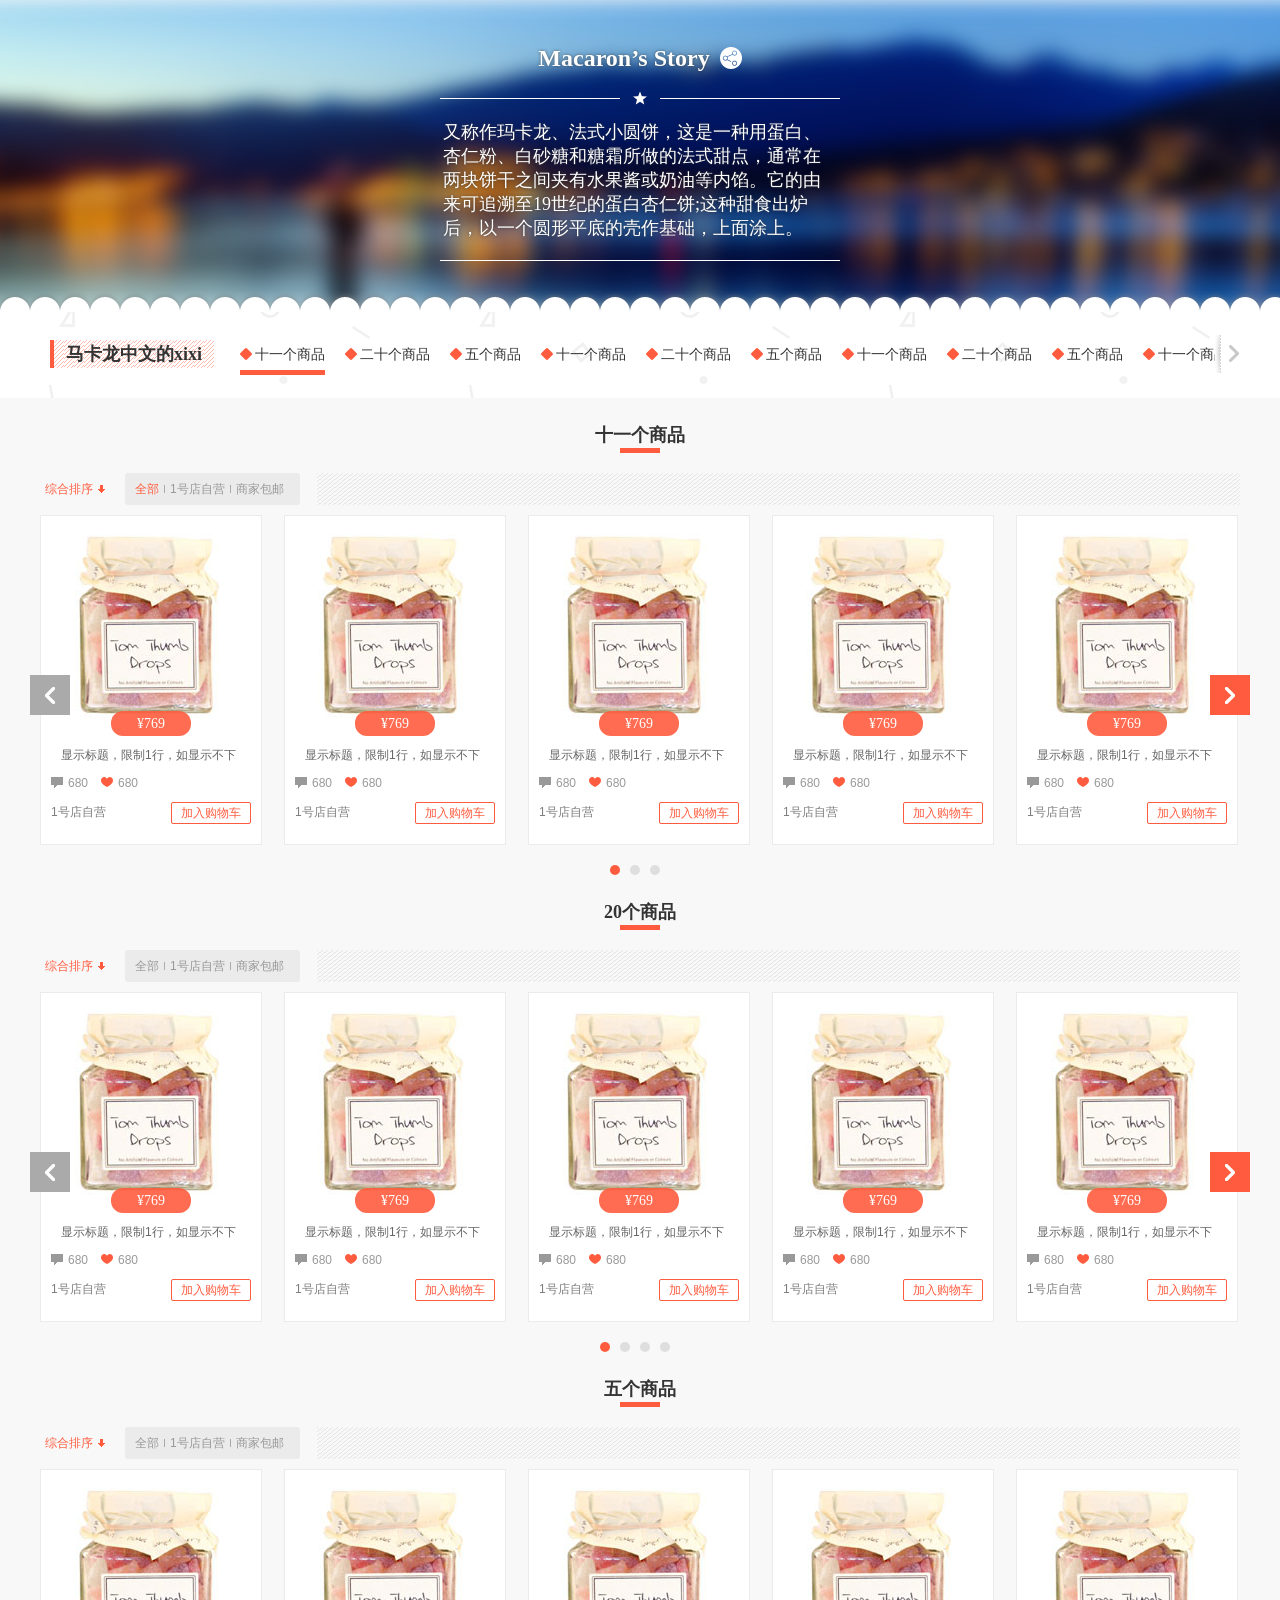
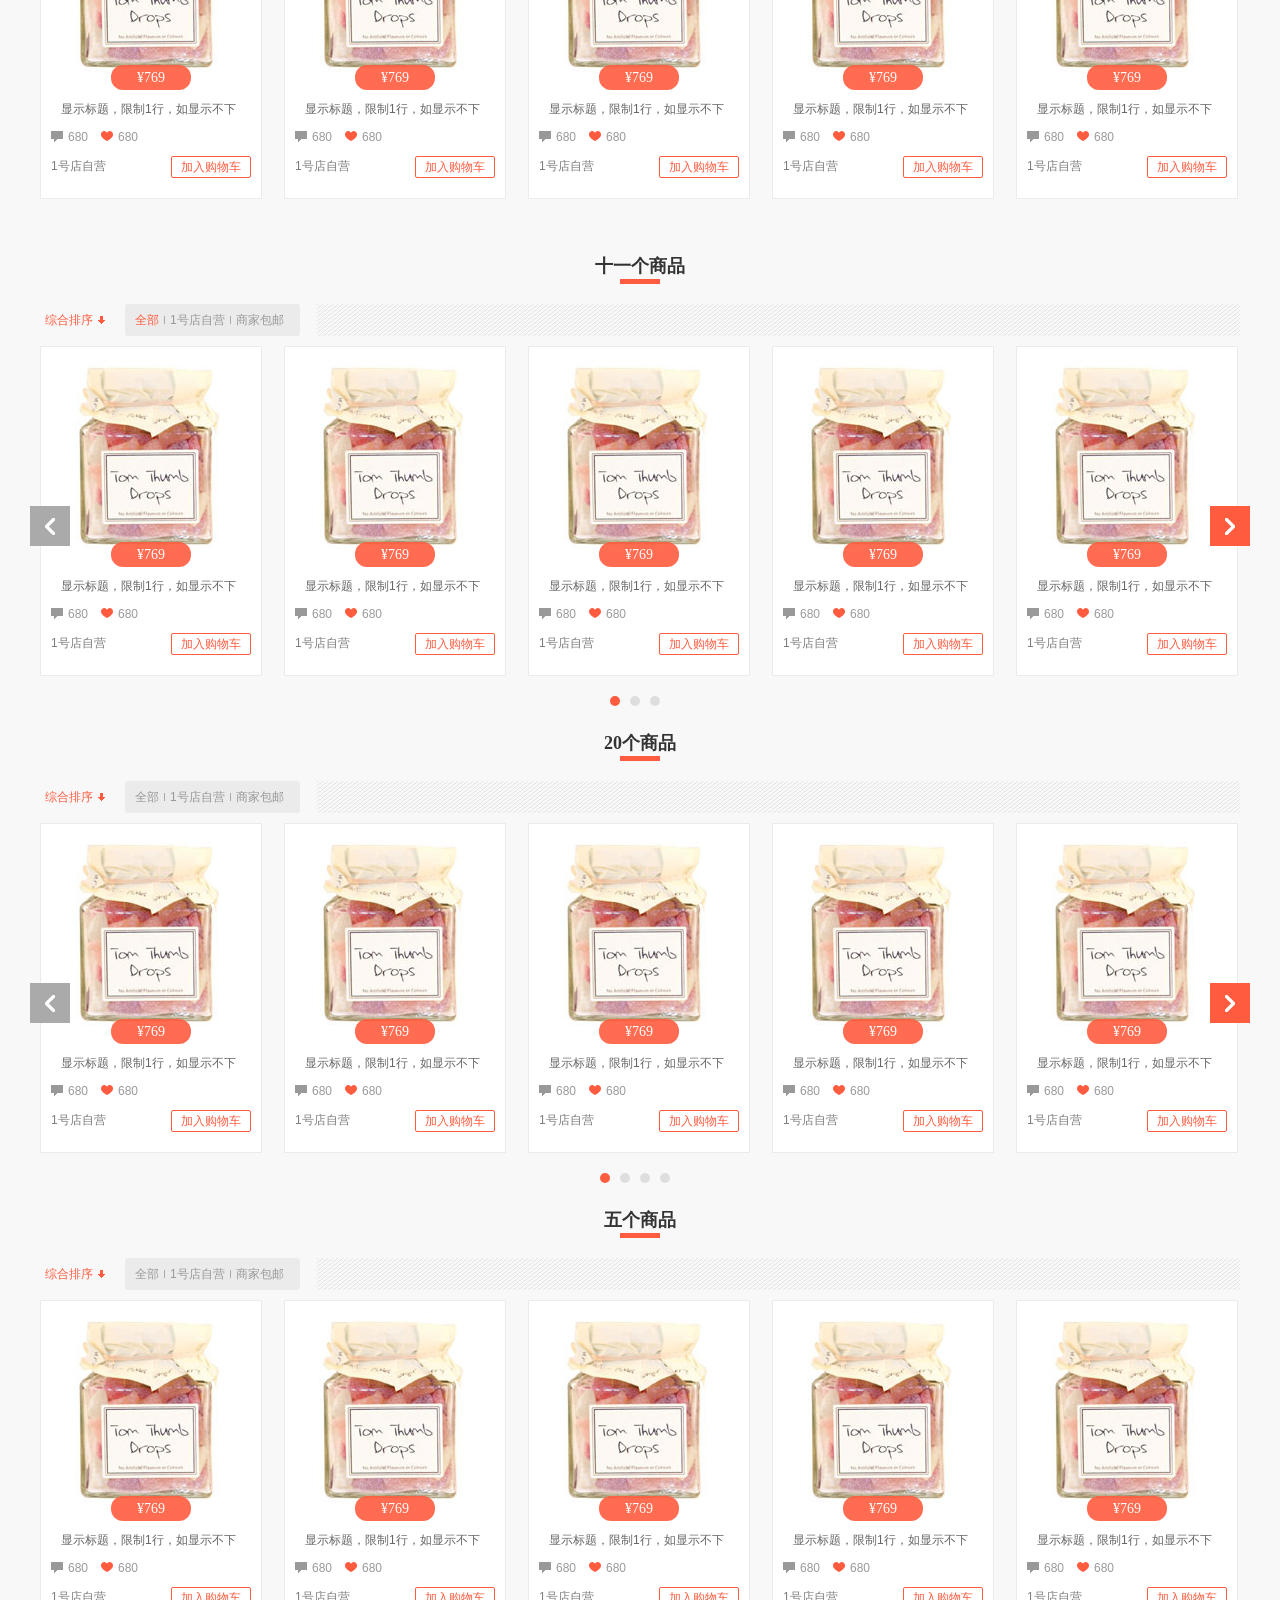
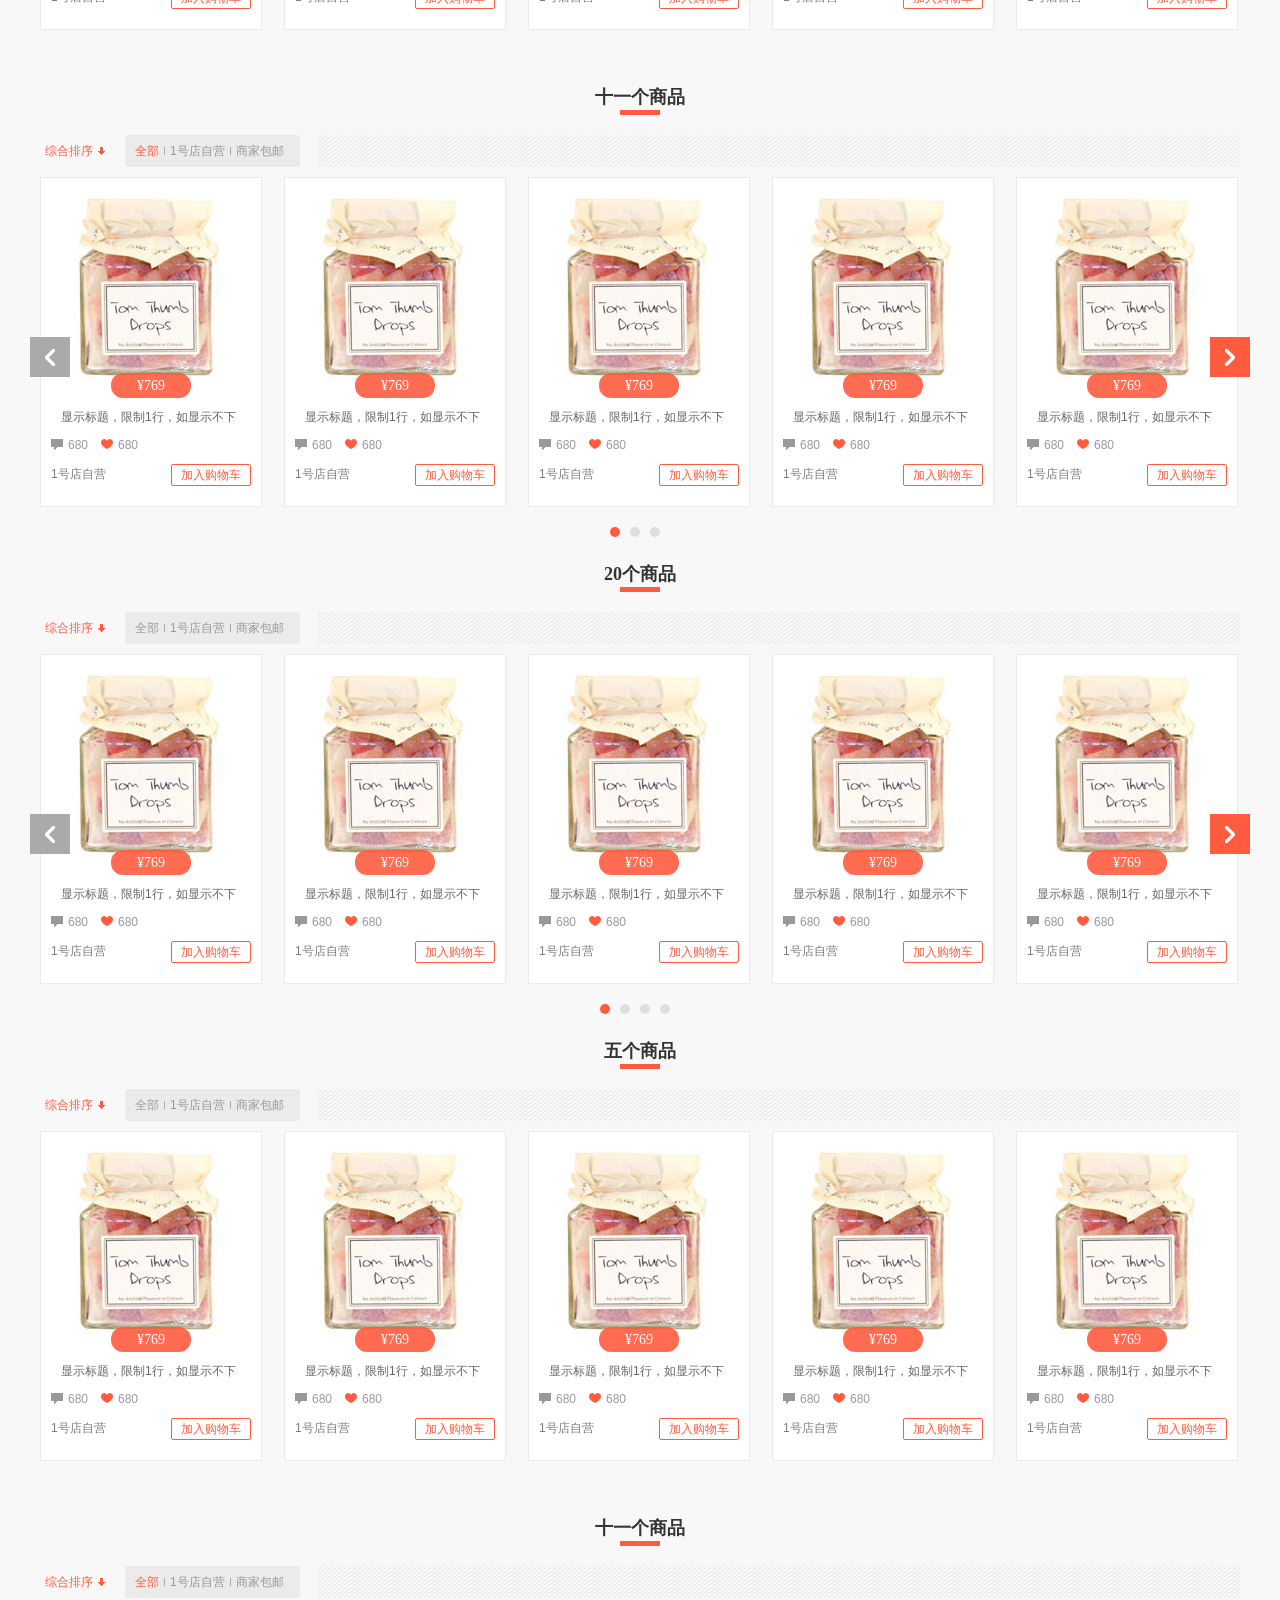
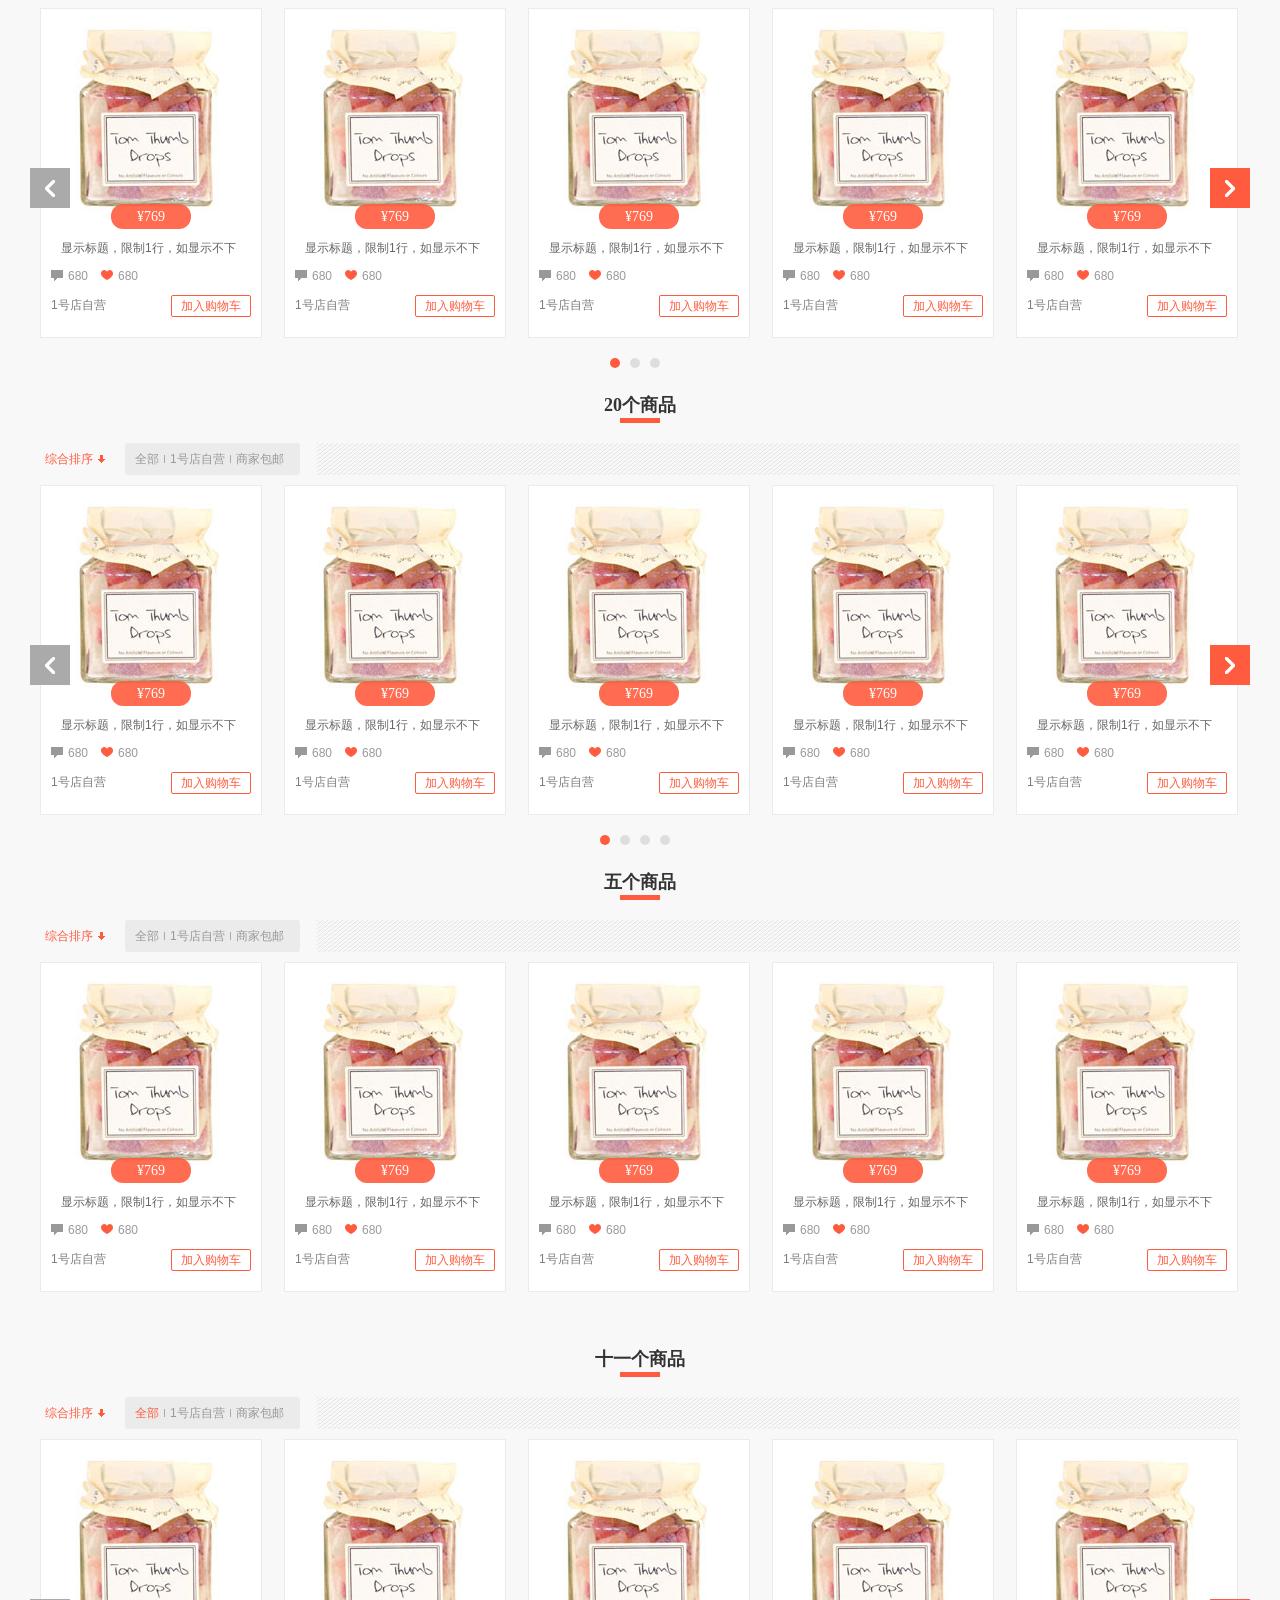
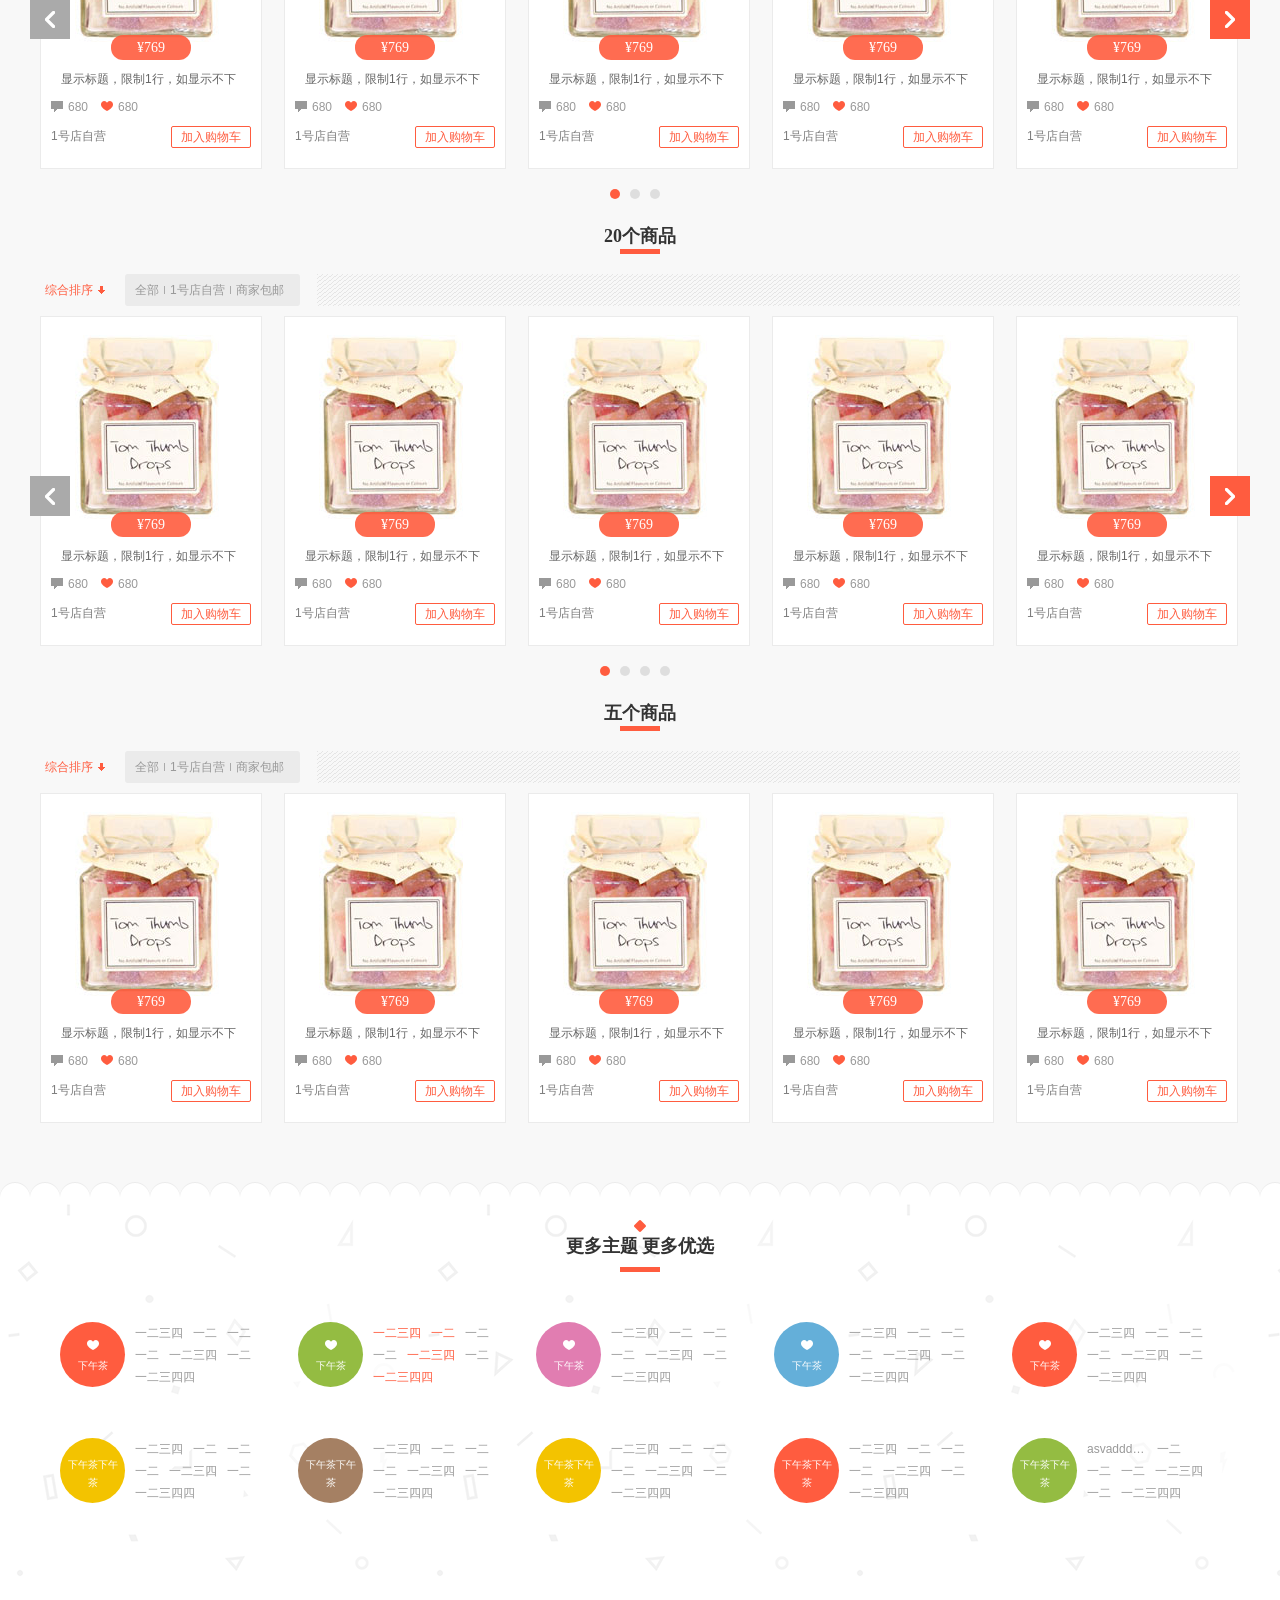
==== commit fb324ecc: "终于完成了" ====
--- a/index.html
+++ b/index.html
@@ -26,34 +26,796 @@
                         <a href="javascript:;" class="img-sprite slider-right"></a>
                         <div class="sub-list-slider">
                             <ul class="clearfix slider-list" data-scrollTo="true">
-                                <!-- <li class="act"><i class="img-sprite icon-rhombus"></i>面粉</li>
-                                <li><i class="img-sprite icon-rhombus"></i>牛奶</li>
-                                <li><i class="img-sprite icon-rhombus"></i>搅拌器</li>
-                                <li><i class="img-sprite icon-rhombus"></i>面粉</li>
-                                <li><i class="img-sprite icon-rhombus"></i>牛奶</li>
-                                <li><i class="img-sprite icon-rhombus"></i>搅拌器</li>
-                                <li><i class="img-sprite icon-rhombus"></i>面粉</li>
-                                <li><i class="img-sprite icon-rhombus"></i>牛奶</li>
-                                <li><i class="img-sprite icon-rhombus"></i>搅拌器</li>
-                                <li><i class="img-sprite icon-rhombus"></i>面粉</li>
-                                <li><i class="img-sprite icon-rhombus"></i>牛奶</li>
-                                <li><i class="img-sprite icon-rhombus"></i>搅拌器</li> -->
                             </ul>
                         </div>
                     </div>
                 </div>
             </div>
-            <div class="scenarized-shop-col" data-col="一">
-                <h2 class="shop-col-title">面粉</h2>
+            <div class="scenarized-shop-col" data-col="十一个商品">
+                <h2 class="shop-col-title">十一个商品</h2>
                 <div class="shop-col-filter">
                     <div class="clearfix col-filter-box">
-                        <div class="filter-box-list">
-                            <p class="box-list-p">综合排序<i class="img-sprite icon-arr"></i></p>
+                        <div class="J_select filter-box-list">
+                            <div class="box-list-p"><p class="down">综合排序<i class="img-sprite icon-arr"></i></p></div>
                             <ul class="box-list-ul">
-                                <li class="down">综合排序<i class="img-sprite icon-arr"></i></li>
-                                <li class="down">销售量<i class="img-sprite icon-arr"></i></li>
-                                <li class="down">评论<i class="img-sprite icon-arr"></i></li>
-                                <li class="down">价格<i class="img-sprite icon-arr"></i></li>
+                                <li><p class="down">综合排序<i class="img-sprite icon-arr"></i></p></li>
+                                <li><p class="down">销售量<i class="img-sprite icon-arr"></i></p></li>
+                                <li><p class="down">评论<i class="img-sprite icon-arr"></i></p></li>
+                                <li><p class="down">价格<i class="img-sprite icon-arr"></i></p></li>
+                            </ul>
+                        </div>
+                        <div class="clearfix filter-box-type">
+                            <a href="javascript:;" class="cur">全部</a><span></span>
+                            <a href="javascript:;">1号店自营</a><span></span>
+                            <a href="javascript:;">商家包邮</a>
+                        </div>
+                    </div>
+                </div>
+                <div class="shop-col-list">
+                    <a href="javascript:;" class="slider-left"><i class="img-sprite"></i></a>
+                    <a href="javascript:;" class="slider-right" data-locations=""><i class="img-sprite"></i></a>
+                    <div class="shop-col-slider" data-maxs="5" data-mins="4">
+                        <ul class="clearfix slider-list">
+                            <li class="list-pro">
+                                <div class="pro-img">
+                                    <a href="javascript:;" title="显示标题">
+                                        <img src="img/pro-img.jpg" alt="显示标题" width="200px" height="200px" />
+                                    </a>
+                                    <em class="pro-price">¥769</em>
+                                </div>
+                                <h6 class="t-overflow pro-name">
+                                    <a href="javascript:;" title="显示标题">显示标题，限制1行，如显示不下</a>
+                                </h6>
+                                <div class="clearfix pro-d1">
+                                    <a class="pro-comm" href="javascript:;" title="">
+                                        <i class="img-sprite icon-comm"></i>680
+                                    </a>
+                                    <a class="pro-fav" href="javascript:;" title="">
+                                        <i class="img-sprite icon-fav"></i>680
+                                    </a>
+                                </div>
+                                <div class="clearfix  pro-d2">
+                                    <a class="t-overflow pro-store" href="javascript:;" title="">1号店自营</a>
+                                    <a class="add-cart" href="javascript:;" title="">加入购物车</a>
+                                </div>
+                            </li>
+                            <li class="list-pro">
+                                <div class="pro-img">
+                                    <a href="javascript:;" title="显示标题">
+                                        <img src="img/pro-img.jpg" alt="显示标题" width="200px" height="200px" />
+                                    </a>
+                                    <em class="pro-price">¥769</em>
+                                </div>
+                                <h6 class="t-overflow pro-name">
+                                    <a href="javascript:;" title="显示标题">显示标题，限制1行，如显示不下</a>
+                                </h6>
+                                <div class="clearfix pro-d1">
+                                    <a class="pro-comm" href="javascript:;" title="">
+                                        <i class="img-sprite icon-comm"></i>680
+                                    </a>
+                                    <a class="pro-fav" href="javascript:;" title="">
+                                        <i class="img-sprite icon-fav"></i>680
+                                    </a>
+                                </div>
+                                <div class="clearfix  pro-d2">
+                                    <a class="t-overflow pro-store" href="javascript:;" title="">1号店自营</a>
+                                    <a class="add-cart" href="javascript:;" title="">加入购物车</a>
+                                </div>
+                            </li>
+                            <li class="list-pro">
+                                <div class="pro-img">
+                                    <a href="javascript:;" title="显示标题">
+                                        <img src="img/pro-img.jpg" alt="显示标题" width="200px" height="200px" />
+                                    </a>
+                                    <em class="pro-price">¥769</em>
+                                </div>
+                                <h6 class="t-overflow pro-name">
+                                    <a href="javascript:;" title="显示标题">显示标题，限制1行，如显示不下</a>
+                                </h6>
+                                <div class="clearfix pro-d1">
+                                    <a class="pro-comm" href="javascript:;" title="">
+                                        <i class="img-sprite icon-comm"></i>680
+                                    </a>
+                                    <a class="pro-fav" href="javascript:;" title="">
+                                        <i class="img-sprite icon-fav"></i>680
+                                    </a>
+                                </div>
+                                <div class="clearfix  pro-d2">
+                                    <a class="t-overflow pro-store" href="javascript:;" title="">1号店自营</a>
+                                    <a class="add-cart" href="javascript:;" title="">加入购物车</a>
+                                </div>
+                            </li>
+                            <li class="list-pro">
+                                <div class="pro-img">
+                                    <a href="javascript:;" title="显示标题">
+                                        <img src="img/pro-img.jpg" alt="显示标题" width="200px" height="200px" />
+                                    </a>
+                                    <em class="pro-price">¥769</em>
+                                </div>
+                                <h6 class="t-overflow pro-name">
+                                    <a href="javascript:;" title="显示标题">显示标题，限制1行，如显示不下</a>
+                                </h6>
+                                <div class="clearfix pro-d1">
+                                    <a class="pro-comm" href="javascript:;" title="">
+                                        <i class="img-sprite icon-comm"></i>680
+                                    </a>
+                                    <a class="pro-fav" href="javascript:;" title="">
+                                        <i class="img-sprite icon-fav"></i>680
+                                    </a>
+                                </div>
+                                <div class="clearfix  pro-d2">
+                                    <a class="t-overflow pro-store" href="javascript:;" title="">1号店自营</a>
+                                    <a class="add-cart" href="javascript:;" title="">加入购物车</a>
+                                </div>
+                            </li>
+                            <li class="list-pro">
+                                <div class="pro-img">
+                                    <a href="javascript:;" title="显示标题">
+                                        <img src="img/pro-img.jpg" alt="显示标题" width="200px" height="200px" />
+                                    </a>
+                                    <em class="pro-price">¥769</em>
+                                </div>
+                                <h6 class="t-overflow pro-name">
+                                    <a href="javascript:;" title="显示标题">显示标题，限制1行，如显示不下</a>
+                                </h6>
+                                <div class="clearfix pro-d1">
+                                    <a class="pro-comm" href="javascript:;" title="">
+                                        <i class="img-sprite icon-comm"></i>680
+                                    </a>
+                                    <a class="pro-fav" href="javascript:;" title="">
+                                        <i class="img-sprite icon-fav"></i>680
+                                    </a>
+                                </div>
+                                <div class="clearfix  pro-d2">
+                                    <a class="t-overflow pro-store" href="javascript:;" title="">1号店自营</a>
+                                    <a class="add-cart" href="javascript:;" title="">加入购物车</a>
+                                </div>
+                            </li>
+                            <li class="list-pro">
+                                <div class="pro-img">
+                                    <a href="javascript:;" title="显示标题">
+                                        <img src="img/pro-img.jpg" alt="显示标题" width="200px" height="200px" />
+                                    </a>
+                                    <em class="pro-price">¥769</em>
+                                </div>
+                                <h6 class="t-overflow pro-name">
+                                    <a href="javascript:;" title="显示标题">显示标题，限制1行，如显示不下</a>
+                                </h6>
+                                <div class="clearfix pro-d1">
+                                    <a class="pro-comm" href="javascript:;" title="">
+                                        <i class="img-sprite icon-comm"></i>680
+                                    </a>
+                                    <a class="pro-fav" href="javascript:;" title="">
+                                        <i class="img-sprite icon-fav"></i>680
+                                    </a>
+                                </div>
+                                <div class="clearfix  pro-d2">
+                                    <a class="t-overflow pro-store" href="javascript:;" title="">1号店自营</a>
+                                    <a class="add-cart" href="javascript:;" title="">加入购物车</a>
+                                </div>
+                            </li>
+
+                            <li class="list-pro">
+                                <div class="pro-img">
+                                    <a href="javascript:;" title="显示标题">
+                                        <img src="img/pro-img.jpg" alt="显示标题" width="200px" height="200px" />
+                                    </a>
+                                    <em class="pro-price">¥769</em>
+                                </div>
+                                <h6 class="t-overflow pro-name">
+                                    <a href="javascript:;" title="显示标题">显示标题，限制1行，如显示不下</a>
+                                </h6>
+                                <div class="clearfix pro-d1">
+                                    <a class="pro-comm" href="javascript:;" title="">
+                                        <i class="img-sprite icon-comm"></i>680
+                                    </a>
+                                    <a class="pro-fav" href="javascript:;" title="">
+                                        <i class="img-sprite icon-fav"></i>680
+                                    </a>
+                                </div>
+                                <div class="clearfix  pro-d2">
+                                    <a class="t-overflow pro-store" href="javascript:;" title="">1号店自营</a>
+                                    <a class="add-cart" href="javascript:;" title="">加入购物车</a>
+                                </div>
+                            </li>
+                            <li class="list-pro">
+                                <div class="pro-img">
+                                    <a href="javascript:;" title="显示标题">
+                                        <img src="img/pro-img.jpg" alt="显示标题" width="200px" height="200px" />
+                                    </a>
+                                    <em class="pro-price">¥769</em>
+                                </div>
+                                <h6 class="t-overflow pro-name">
+                                    <a href="javascript:;" title="显示标题">显示标题，限制1行，如显示不下</a>
+                                </h6>
+                                <div class="clearfix pro-d1">
+                                    <a class="pro-comm" href="javascript:;" title="">
+                                        <i class="img-sprite icon-comm"></i>680
+                                    </a>
+                                    <a class="pro-fav" href="javascript:;" title="">
+                                        <i class="img-sprite icon-fav"></i>680
+                                    </a>
+                                </div>
+                                <div class="clearfix  pro-d2">
+                                    <a class="t-overflow pro-store" href="javascript:;" title="">1号店自营</a>
+                                    <a class="add-cart" href="javascript:;" title="">加入购物车</a>
+                                </div>
+                            </li>
+                            <li class="list-pro">
+                                <div class="pro-img">
+                                    <a href="javascript:;" title="显示标题">
+                                        <img src="img/pro-img.jpg" alt="显示标题" width="200px" height="200px" />
+                                    </a>
+                                    <em class="pro-price">¥769</em>
+                                </div>
+                                <h6 class="t-overflow pro-name">
+                                    <a href="javascript:;" title="显示标题">显示标题，限制1行，如显示不下</a>
+                                </h6>
+                                <div class="clearfix pro-d1">
+                                    <a class="pro-comm" href="javascript:;" title="">
+                                        <i class="img-sprite icon-comm"></i>680
+                                    </a>
+                                    <a class="pro-fav" href="javascript:;" title="">
+                                        <i class="img-sprite icon-fav"></i>680
+                                    </a>
+                                </div>
+                                <div class="clearfix  pro-d2">
+                                    <a class="t-overflow pro-store" href="javascript:;" title="">1号店自营</a>
+                                    <a class="add-cart" href="javascript:;" title="">加入购物车</a>
+                                </div>
+                            </li>
+                            <li class="list-pro">
+                                <div class="pro-img">
+                                    <a href="javascript:;" title="显示标题">
+                                        <img src="img/pro-img.jpg" alt="显示标题" width="200px" height="200px" />
+                                    </a>
+                                    <em class="pro-price">¥769</em>
+                                </div>
+                                <h6 class="t-overflow pro-name">
+                                    <a href="javascript:;" title="显示标题">显示标题，限制1行，如显示不下</a>
+                                </h6>
+                                <div class="clearfix pro-d1">
+                                    <a class="pro-comm" href="javascript:;" title="">
+                                        <i class="img-sprite icon-comm"></i>680
+                                    </a>
+                                    <a class="pro-fav" href="javascript:;" title="">
+                                        <i class="img-sprite icon-fav"></i>680
+                                    </a>
+                                </div>
+                                <div class="clearfix  pro-d2">
+                                    <a class="t-overflow pro-store" href="javascript:;" title="">1号店自营</a>
+                                    <a class="add-cart" href="javascript:;" title="">加入购物车</a>
+                                </div>
+                            </li>
+                            <li class="list-pro">
+                                <div class="pro-img">
+                                    <a href="javascript:;" title="显示标题">
+                                        <img src="img/pro-img.jpg" alt="显示标题" width="200px" height="200px" />
+                                    </a>
+                                    <em class="pro-price">¥769</em>
+                                </div>
+                                <h6 class="t-overflow pro-name">
+                                    <a href="javascript:;" title="显示标题">显示标题，限制1行，如显示不下</a>
+                                </h6>
+                                <div class="clearfix pro-d1">
+                                    <a class="pro-comm" href="javascript:;" title="">
+                                        <i class="img-sprite icon-comm"></i>680
+                                    </a>
+                                    <a class="pro-fav" href="javascript:;" title="">
+                                        <i class="img-sprite icon-fav"></i>680
+                                    </a>
+                                </div>
+                                <div class="clearfix  pro-d2">
+                                    <a class="t-overflow pro-store" href="javascript:;" title="">1号店自营</a>
+                                    <a class="add-cart" href="javascript:;" title="">加入购物车</a>
+                                </div>
+                            </li>
+                        </ul>
+                    </div>
+                    <ul class="clearfix slider-trigger"></ul>
+                </div>
+            </div>
+            <div class="scenarized-shop-col" data-col="二十个商品">
+                <h2 class="shop-col-title">20个商品</h2>
+                <div class="shop-col-filter">
+                    <div class="clearfix col-filter-box">
+                        <div class="J_select filter-box-list">
+                            <div class="box-list-p"><p class="down">综合排序<i class="img-sprite icon-arr"></i></p></div>
+                            <ul class="box-list-ul">
+                                <li><p class="down">综合排序<i class="img-sprite icon-arr"></i></p></li>
+                                <li><p class="down">销售量<i class="img-sprite icon-arr"></i></p></li>
+                                <li><p class="down">评论<i class="img-sprite icon-arr"></i></p></li>
+                                <li><p class="down">价格<i class="img-sprite icon-arr"></i></p></li>
+                            </ul>
+                        </div>
+                        <div class="clearfix filter-box-type">
+                            <a href="javascript:;">全部</a><span></span>
+                            <a href="javascript:;">1号店自营</a><span></span>
+                            <a href="javascript:;">商家包邮</a>
+                        </div>
+                    </div>
+                </div>
+                <div class="shop-col-list">
+                    <a href="javascript:;" class="slider-left"><i class="img-sprite"></i></a>
+                    <a href="javascript:;" class="slider-right" data-locations="http://www.baidu.com"><i class="img-sprite"></i></a>
+                    <div class="shop-col-slider" data-maxs="5" data-mins="4">
+                        <ul class="clearfix slider-list">
+                            <li class="list-pro">
+                                <div class="pro-img">
+                                    <a href="javascript:;" title="显示标题">
+                                        <img src="img/pro-img.jpg" alt="显示标题" width="200px" height="200px" />
+                                    </a>
+                                    <em class="pro-price">¥769</em>
+                                </div>
+                                <h6 class="t-overflow pro-name">
+                                    <a href="javascript:;" title="显示标题">显示标题，限制1行，如显示不下</a>
+                                </h6>
+                                <div class="clearfix pro-d1">
+                                    <a class="pro-comm" href="javascript:;" title="">
+                                        <i class="img-sprite icon-comm"></i>680
+                                    </a>
+                                    <a class="pro-fav" href="javascript:;" title="">
+                                        <i class="img-sprite icon-fav"></i>680
+                                    </a>
+                                </div>
+                                <div class="clearfix  pro-d2">
+                                    <a class="t-overflow pro-store" href="javascript:;" title="">1号店自营</a>
+                                    <a class="add-cart" href="javascript:;" title="">加入购物车</a>
+                                </div>
+                            </li>
+                            <li class="list-pro">
+                                <div class="pro-img">
+                                    <a href="javascript:;" title="显示标题">
+                                        <img src="img/pro-img.jpg" alt="显示标题" width="200px" height="200px" />
+                                    </a>
+                                    <em class="pro-price">¥769</em>
+                                </div>
+                                <h6 class="t-overflow pro-name">
+                                    <a href="javascript:;" title="显示标题">显示标题，限制1行，如显示不下</a>
+                                </h6>
+                                <div class="clearfix pro-d1">
+                                    <a class="pro-comm" href="javascript:;" title="">
+                                        <i class="img-sprite icon-comm"></i>680
+                                    </a>
+                                    <a class="pro-fav" href="javascript:;" title="">
+                                        <i class="img-sprite icon-fav"></i>680
+                                    </a>
+                                </div>
+                                <div class="clearfix  pro-d2">
+                                    <a class="t-overflow pro-store" href="javascript:;" title="">1号店自营</a>
+                                    <a class="add-cart" href="javascript:;" title="">加入购物车</a>
+                                </div>
+                            </li>
+                            <li class="list-pro">
+                                <div class="pro-img">
+                                    <a href="javascript:;" title="显示标题">
+                                        <img src="img/pro-img.jpg" alt="显示标题" width="200px" height="200px" />
+                                    </a>
+                                    <em class="pro-price">¥769</em>
+                                </div>
+                                <h6 class="t-overflow pro-name">
+                                    <a href="javascript:;" title="显示标题">显示标题，限制1行，如显示不下</a>
+                                </h6>
+                                <div class="clearfix pro-d1">
+                                    <a class="pro-comm" href="javascript:;" title="">
+                                        <i class="img-sprite icon-comm"></i>680
+                                    </a>
+                                    <a class="pro-fav" href="javascript:;" title="">
+                                        <i class="img-sprite icon-fav"></i>680
+                                    </a>
+                                </div>
+                                <div class="clearfix  pro-d2">
+                                    <a class="t-overflow pro-store" href="javascript:;" title="">1号店自营</a>
+                                    <a class="add-cart" href="javascript:;" title="">加入购物车</a>
+                                </div>
+                            </li>
+                            <li class="list-pro">
+                                <div class="pro-img">
+                                    <a href="javascript:;" title="显示标题">
+                                        <img src="img/pro-img.jpg" alt="显示标题" width="200px" height="200px" />
+                                    </a>
+                                    <em class="pro-price">¥769</em>
+                                </div>
+                                <h6 class="t-overflow pro-name">
+                                    <a href="javascript:;" title="显示标题">显示标题，限制1行，如显示不下</a>
+                                </h6>
+                                <div class="clearfix pro-d1">
+                                    <a class="pro-comm" href="javascript:;" title="">
+                                        <i class="img-sprite icon-comm"></i>680
+                                    </a>
+                                    <a class="pro-fav" href="javascript:;" title="">
+                                        <i class="img-sprite icon-fav"></i>680
+                                    </a>
+                                </div>
+                                <div class="clearfix  pro-d2">
+                                    <a class="t-overflow pro-store" href="javascript:;" title="">1号店自营</a>
+                                    <a class="add-cart" href="javascript:;" title="">加入购物车</a>
+                                </div>
+                            </li>
+                            <li class="list-pro">
+                                <div class="pro-img">
+                                    <a href="javascript:;" title="显示标题">
+                                        <img src="img/pro-img.jpg" alt="显示标题" width="200px" height="200px" />
+                                    </a>
+                                    <em class="pro-price">¥769</em>
+                                </div>
+                                <h6 class="t-overflow pro-name">
+                                    <a href="javascript:;" title="显示标题">显示标题，限制1行，如显示不下</a>
+                                </h6>
+                                <div class="clearfix pro-d1">
+                                    <a class="pro-comm" href="javascript:;" title="">
+                                        <i class="img-sprite icon-comm"></i>680
+                                    </a>
+                                    <a class="pro-fav" href="javascript:;" title="">
+                                        <i class="img-sprite icon-fav"></i>680
+                                    </a>
+                                </div>
+                                <div class="clearfix  pro-d2">
+                                    <a class="t-overflow pro-store" href="javascript:;" title="">1号店自营</a>
+                                    <a class="add-cart" href="javascript:;" title="">加入购物车</a>
+                                </div>
+                            </li>
+                            <li class="list-pro">
+                                <div class="pro-img">
+                                    <a href="javascript:;" title="显示标题">
+                                        <img src="img/pro-img.jpg" alt="显示标题" width="200px" height="200px" />
+                                    </a>
+                                    <em class="pro-price">¥769</em>
+                                </div>
+                                <h6 class="t-overflow pro-name">
+                                    <a href="javascript:;" title="显示标题">显示标题，限制1行，如显示不下</a>
+                                </h6>
+                                <div class="clearfix pro-d1">
+                                    <a class="pro-comm" href="javascript:;" title="">
+                                        <i class="img-sprite icon-comm"></i>680
+                                    </a>
+                                    <a class="pro-fav" href="javascript:;" title="">
+                                        <i class="img-sprite icon-fav"></i>680
+                                    </a>
+                                </div>
+                                <div class="clearfix  pro-d2">
+                                    <a class="t-overflow pro-store" href="javascript:;" title="">1号店自营</a>
+                                    <a class="add-cart" href="javascript:;" title="">加入购物车</a>
+                                </div>
+                            </li>
+                            <li class="list-pro">
+                                <div class="pro-img">
+                                    <a href="javascript:;" title="显示标题">
+                                        <img src="img/pro-img.jpg" alt="显示标题" width="200px" height="200px" />
+                                    </a>
+                                    <em class="pro-price">¥769</em>
+                                </div>
+                                <h6 class="t-overflow pro-name">
+                                    <a href="javascript:;" title="显示标题">显示标题，限制1行，如显示不下</a>
+                                </h6>
+                                <div class="clearfix pro-d1">
+                                    <a class="pro-comm" href="javascript:;" title="">
+                                        <i class="img-sprite icon-comm"></i>680
+                                    </a>
+                                    <a class="pro-fav" href="javascript:;" title="">
+                                        <i class="img-sprite icon-fav"></i>680
+                                    </a>
+                                </div>
+                                <div class="clearfix  pro-d2">
+                                    <a class="t-overflow pro-store" href="javascript:;" title="">1号店自营</a>
+                                    <a class="add-cart" href="javascript:;" title="">加入购物车</a>
+                                </div>
+                            </li>
+                            <li class="list-pro">
+                                <div class="pro-img">
+                                    <a href="javascript:;" title="显示标题">
+                                        <img src="img/pro-img.jpg" alt="显示标题" width="200px" height="200px" />
+                                    </a>
+                                    <em class="pro-price">¥769</em>
+                                </div>
+                                <h6 class="t-overflow pro-name">
+                                    <a href="javascript:;" title="显示标题">显示标题，限制1行，如显示不下</a>
+                                </h6>
+                                <div class="clearfix pro-d1">
+                                    <a class="pro-comm" href="javascript:;" title="">
+                                        <i class="img-sprite icon-comm"></i>680
+                                    </a>
+                                    <a class="pro-fav" href="javascript:;" title="">
+                                        <i class="img-sprite icon-fav"></i>680
+                                    </a>
+                                </div>
+                                <div class="clearfix  pro-d2">
+                                    <a class="t-overflow pro-store" href="javascript:;" title="">1号店自营</a>
+                                    <a class="add-cart" href="javascript:;" title="">加入购物车</a>
+                                </div>
+                            </li>
+                            <li class="list-pro">
+                                <div class="pro-img">
+                                    <a href="javascript:;" title="显示标题">
+                                        <img src="img/pro-img.jpg" alt="显示标题" width="200px" height="200px" />
+                                    </a>
+                                    <em class="pro-price">¥769</em>
+                                </div>
+                                <h6 class="t-overflow pro-name">
+                                    <a href="javascript:;" title="显示标题">显示标题，限制1行，如显示不下</a>
+                                </h6>
+                                <div class="clearfix pro-d1">
+                                    <a class="pro-comm" href="javascript:;" title="">
+                                        <i class="img-sprite icon-comm"></i>680
+                                    </a>
+                                    <a class="pro-fav" href="javascript:;" title="">
+                                        <i class="img-sprite icon-fav"></i>680
+                                    </a>
+                                </div>
+                                <div class="clearfix  pro-d2">
+                                    <a class="t-overflow pro-store" href="javascript:;" title="">1号店自营</a>
+                                    <a class="add-cart" href="javascript:;" title="">加入购物车</a>
+                                </div>
+                            </li>
+                            <li class="list-pro">
+                                <div class="pro-img">
+                                    <a href="javascript:;" title="显示标题">
+                                        <img src="img/pro-img.jpg" alt="显示标题" width="200px" height="200px" />
+                                    </a>
+                                    <em class="pro-price">¥769</em>
+                                </div>
+                                <h6 class="t-overflow pro-name">
+                                    <a href="javascript:;" title="显示标题">显示标题，限制1行，如显示不下</a>
+                                </h6>
+                                <div class="clearfix pro-d1">
+                                    <a class="pro-comm" href="javascript:;" title="">
+                                        <i class="img-sprite icon-comm"></i>680
+                                    </a>
+                                    <a class="pro-fav" href="javascript:;" title="">
+                                        <i class="img-sprite icon-fav"></i>680
+                                    </a>
+                                </div>
+                                <div class="clearfix  pro-d2">
+                                    <a class="t-overflow pro-store" href="javascript:;" title="">1号店自营</a>
+                                    <a class="add-cart" href="javascript:;" title="">加入购物车</a>
+                                </div>
+                            </li>
+                            <li class="list-pro">
+                                <div class="pro-img">
+                                    <a href="javascript:;" title="显示标题">
+                                        <img src="img/pro-img.jpg" alt="显示标题" width="200px" height="200px" />
+                                    </a>
+                                    <em class="pro-price">¥769</em>
+                                </div>
+                                <h6 class="t-overflow pro-name">
+                                    <a href="javascript:;" title="显示标题">显示标题，限制1行，如显示不下</a>
+                                </h6>
+                                <div class="clearfix pro-d1">
+                                    <a class="pro-comm" href="javascript:;" title="">
+                                        <i class="img-sprite icon-comm"></i>680
+                                    </a>
+                                    <a class="pro-fav" href="javascript:;" title="">
+                                        <i class="img-sprite icon-fav"></i>680
+                                    </a>
+                                </div>
+                                <div class="clearfix  pro-d2">
+                                    <a class="t-overflow pro-store" href="javascript:;" title="">1号店自营</a>
+                                    <a class="add-cart" href="javascript:;" title="">加入购物车</a>
+                                </div>
+                            </li>
+                            <li class="list-pro">
+                                <div class="pro-img">
+                                    <a href="javascript:;" title="显示标题">
+                                        <img src="img/pro-img.jpg" alt="显示标题" width="200px" height="200px" />
+                                    </a>
+                                    <em class="pro-price">¥769</em>
+                                </div>
+                                <h6 class="t-overflow pro-name">
+                                    <a href="javascript:;" title="显示标题">显示标题，限制1行，如显示不下</a>
+                                </h6>
+                                <div class="clearfix pro-d1">
+                                    <a class="pro-comm" href="javascript:;" title="">
+                                        <i class="img-sprite icon-comm"></i>680
+                                    </a>
+                                    <a class="pro-fav" href="javascript:;" title="">
+                                        <i class="img-sprite icon-fav"></i>680
+                                    </a>
+                                </div>
+                                <div class="clearfix  pro-d2">
+                                    <a class="t-overflow pro-store" href="javascript:;" title="">1号店自营</a>
+                                    <a class="add-cart" href="javascript:;" title="">加入购物车</a>
+                                </div>
+                            </li>
+                            <li class="list-pro">
+                                <div class="pro-img">
+                                    <a href="javascript:;" title="显示标题">
+                                        <img src="img/pro-img.jpg" alt="显示标题" width="200px" height="200px" />
+                                    </a>
+                                    <em class="pro-price">¥769</em>
+                                </div>
+                                <h6 class="t-overflow pro-name">
+                                    <a href="javascript:;" title="显示标题">显示标题，限制1行，如显示不下</a>
+                                </h6>
+                                <div class="clearfix pro-d1">
+                                    <a class="pro-comm" href="javascript:;" title="">
+                                        <i class="img-sprite icon-comm"></i>680
+                                    </a>
+                                    <a class="pro-fav" href="javascript:;" title="">
+                                        <i class="img-sprite icon-fav"></i>680
+                                    </a>
+                                </div>
+                                <div class="clearfix  pro-d2">
+                                    <a class="t-overflow pro-store" href="javascript:;" title="">1号店自营</a>
+                                    <a class="add-cart" href="javascript:;" title="">加入购物车</a>
+                                </div>
+                            </li>
+                            <li class="list-pro">
+                                <div class="pro-img">
+                                    <a href="javascript:;" title="显示标题">
+                                        <img src="img/pro-img.jpg" alt="显示标题" width="200px" height="200px" />
+                                    </a>
+                                    <em class="pro-price">¥769</em>
+                                </div>
+                                <h6 class="t-overflow pro-name">
+                                    <a href="javascript:;" title="显示标题">显示标题，限制1行，如显示不下</a>
+                                </h6>
+                                <div class="clearfix pro-d1">
+                                    <a class="pro-comm" href="javascript:;" title="">
+                                        <i class="img-sprite icon-comm"></i>680
+                                    </a>
+                                    <a class="pro-fav" href="javascript:;" title="">
+                                        <i class="img-sprite icon-fav"></i>680
+                                    </a>
+                                </div>
+                                <div class="clearfix  pro-d2">
+                                    <a class="t-overflow pro-store" href="javascript:;" title="">1号店自营</a>
+                                    <a class="add-cart" href="javascript:;" title="">加入购物车</a>
+                                </div>
+                            </li>
+                            <li class="list-pro">
+                                <div class="pro-img">
+                                    <a href="javascript:;" title="显示标题">
+                                        <img src="img/pro-img.jpg" alt="显示标题" width="200px" height="200px" />
+                                    </a>
+                                    <em class="pro-price">¥769</em>
+                                </div>
+                                <h6 class="t-overflow pro-name">
+                                    <a href="javascript:;" title="显示标题">显示标题，限制1行，如显示不下</a>
+                                </h6>
+                                <div class="clearfix pro-d1">
+                                    <a class="pro-comm" href="javascript:;" title="">
+                                        <i class="img-sprite icon-comm"></i>680
+                                    </a>
+                                    <a class="pro-fav" href="javascript:;" title="">
+                                        <i class="img-sprite icon-fav"></i>680
+                                    </a>
+                                </div>
+                                <div class="clearfix  pro-d2">
+                                    <a class="t-overflow pro-store" href="javascript:;" title="">1号店自营</a>
+                                    <a class="add-cart" href="javascript:;" title="">加入购物车</a>
+                                </div>
+                            </li>
+                            <li class="list-pro">
+                                <div class="pro-img">
+                                    <a href="javascript:;" title="显示标题">
+                                        <img src="img/pro-img.jpg" alt="显示标题" width="200px" height="200px" />
+                                    </a>
+                                    <em class="pro-price">¥769</em>
+                                </div>
+                                <h6 class="t-overflow pro-name">
+                                    <a href="javascript:;" title="显示标题">显示标题，限制1行，如显示不下</a>
+                                </h6>
+                                <div class="clearfix pro-d1">
+                                    <a class="pro-comm" href="javascript:;" title="">
+                                        <i class="img-sprite icon-comm"></i>680
+                                    </a>
+                                    <a class="pro-fav" href="javascript:;" title="">
+                                        <i class="img-sprite icon-fav"></i>680
+                                    </a>
+                                </div>
+                                <div class="clearfix  pro-d2">
+                                    <a class="t-overflow pro-store" href="javascript:;" title="">1号店自营</a>
+                                    <a class="add-cart" href="javascript:;" title="">加入购物车</a>
+                                </div>
+                            </li>
+                            <li class="list-pro">
+                                <div class="pro-img">
+                                    <a href="javascript:;" title="显示标题">
+                                        <img src="img/pro-img.jpg" alt="显示标题" width="200px" height="200px" />
+                                    </a>
+                                    <em class="pro-price">¥769</em>
+                                </div>
+                                <h6 class="t-overflow pro-name">
+                                    <a href="javascript:;" title="显示标题">显示标题，限制1行，如显示不下</a>
+                                </h6>
+                                <div class="clearfix pro-d1">
+                                    <a class="pro-comm" href="javascript:;" title="">
+                                        <i class="img-sprite icon-comm"></i>680
+                                    </a>
+                                    <a class="pro-fav" href="javascript:;" title="">
+                                        <i class="img-sprite icon-fav"></i>680
+                                    </a>
+                                </div>
+                                <div class="clearfix  pro-d2">
+                                    <a class="t-overflow pro-store" href="javascript:;" title="">1号店自营</a>
+                                    <a class="add-cart" href="javascript:;" title="">加入购物车</a>
+                                </div>
+                            </li>
+                            <li class="list-pro">
+                                <div class="pro-img">
+                                    <a href="javascript:;" title="显示标题">
+                                        <img src="img/pro-img.jpg" alt="显示标题" width="200px" height="200px" />
+                                    </a>
+                                    <em class="pro-price">¥769</em>
+                                </div>
+                                <h6 class="t-overflow pro-name">
+                                    <a href="javascript:;" title="显示标题">显示标题，限制1行，如显示不下</a>
+                                </h6>
+                                <div class="clearfix pro-d1">
+                                    <a class="pro-comm" href="javascript:;" title="">
+                                        <i class="img-sprite icon-comm"></i>680
+                                    </a>
+                                    <a class="pro-fav" href="javascript:;" title="">
+                                        <i class="img-sprite icon-fav"></i>680
+                                    </a>
+                                </div>
+                                <div class="clearfix  pro-d2">
+                                    <a class="t-overflow pro-store" href="javascript:;" title="">1号店自营</a>
+                                    <a class="add-cart" href="javascript:;" title="">加入购物车</a>
+                                </div>
+                            </li>
+                            <li class="list-pro">
+                                <div class="pro-img">
+                                    <a href="javascript:;" title="显示标题">
+                                        <img src="img/pro-img.jpg" alt="显示标题" width="200px" height="200px" />
+                                    </a>
+                                    <em class="pro-price">¥769</em>
+                                </div>
+                                <h6 class="t-overflow pro-name">
+                                    <a href="javascript:;" title="显示标题">显示标题，限制1行，如显示不下</a>
+                                </h6>
+                                <div class="clearfix pro-d1">
+                                    <a class="pro-comm" href="javascript:;" title="">
+                                        <i class="img-sprite icon-comm"></i>680
+                                    </a>
+                                    <a class="pro-fav" href="javascript:;" title="">
+                                        <i class="img-sprite icon-fav"></i>680
+                                    </a>
+                                </div>
+                                <div class="clearfix  pro-d2">
+                                    <a class="t-overflow pro-store" href="javascript:;" title="">1号店自营</a>
+                                    <a class="add-cart" href="javascript:;" title="">加入购物车</a>
+                                </div>
+                            </li>
+                            <li class="list-pro">
+                                <div class="pro-img">
+                                    <a href="javascript:;" title="显示标题">
+                                        <img src="img/pro-img.jpg" alt="显示标题" width="200px" height="200px" />
+                                    </a>
+                                    <em class="pro-price">¥769</em>
+                                </div>
+                                <h6 class="t-overflow pro-name">
+                                    <a href="javascript:;" title="显示标题">显示标题，限制1行，如显示不下</a>
+                                </h6>
+                                <div class="clearfix pro-d1">
+                                    <a class="pro-comm" href="javascript:;" title="">
+                                        <i class="img-sprite icon-comm"></i>680
+                                    </a>
+                                    <a class="pro-fav" href="javascript:;" title="">
+                                        <i class="img-sprite icon-fav"></i>680
+                                    </a>
+                                </div>
+                                <div class="clearfix  pro-d2">
+                                    <a class="t-overflow pro-store" href="javascript:;" title="">1号店自营</a>
+                                    <a class="add-cart" href="javascript:;" title="">加入购物车</a>
+                                </div>
+                            </li>
+                        </ul>
+                    </div>
+                    <ul class="clearfix slider-trigger"></ul>
+                </div>
+            </div>
+            <div class="scenarized-shop-col" data-col="五个商品">
+                <h2 class="shop-col-title">五个商品</h2>
+                <div class="shop-col-filter">
+                    <div class="clearfix col-filter-box">
+                        <div class="J_select filter-box-list">
+                            <div class="box-list-p"><p class="down">综合排序<i class="img-sprite icon-arr"></i></p></div>
+                            <ul class="box-list-ul">
+                                <li><p class="down">综合排序<i class="img-sprite icon-arr"></i></p></li>
+                                <li><p class="down">销售量<i class="img-sprite icon-arr"></i></p></li>
+                                <li><p class="down">评论<i class="img-sprite icon-arr"></i></p></li>
+                                <li><p class="down">价格<i class="img-sprite icon-arr"></i></p></li>
                             </ul>
                         </div>
                         <div class="clearfix filter-box-type">
@@ -71,238 +833,99 @@
                             <li class="list-pro">
                                 <div class="pro-img">
                                     <a href="javascript:;" title="显示标题">
-                                        <img src="img/pro-img.jpg" alt="显示标题" width="" height="" />
-                                    </a>
-                                    <em class="pro-price">¥769</em>
-                                </div>
-                                <h6 class="t-overflow pro-name">
-                                    <a href="javascript:;" title="显示标题">显示标题，限制1行，如显示不下</a>
-                                </h6>
-                                <div class="clearfix pro-d1">
-                                    <a class="pro-comm" href="javascript:;" title="">
-                                        <i class="img-sprite icon-comm"></i>680
-                                    </a>
-                                    <a class="pro-fav" href="javascript:;" title="">
-                                        <i class="img-sprite icon-fav"></i>680
-                                    </a>
-                                </div>
-                                <div class="clearfix  pro-d2">
-                                    <a class="t-overflow pro-store" href="javascript:;" title="">1号店自营</a>
-                                    <a class="add-cart" href="javascript:;" title="">加入购物车</a>
-                                </div>
-                            </li>
-                            <li class="list-pro">
-                                <div class="pro-img">
-                                    <a href="javascript:;" title="显示标题">
-                                        <img src="img/pro-img.jpg" alt="显示标题" width="" height="" />
-                                    </a>
-                                    <em class="pro-price">¥769</em>
-                                </div>
-                                <h6 class="t-overflow pro-name">
-                                    <a href="javascript:;" title="显示标题">显示标题，限制1行，如显示不下</a>
-                                </h6>
-                                <div class="clearfix pro-d1">
-                                    <a class="pro-comm" href="javascript:;" title="">
-                                        <i class="img-sprite icon-comm"></i>680
-                                    </a>
-                                    <a class="pro-fav" href="javascript:;" title="">
-                                        <i class="img-sprite icon-fav"></i>680
-                                    </a>
-                                </div>
-                                <div class="clearfix  pro-d2">
-                                    <a class="t-overflow pro-store" href="javascript:;" title="">1号店自营</a>
-                                    <a class="add-cart" href="javascript:;" title="">加入购物车</a>
-                                </div>
-                            </li>
-                            <li class="list-pro">
-                                <div class="pro-img">
-                                    <a href="javascript:;" title="显示标题">
-                                        <img src="img/pro-img.jpg" alt="显示标题" width="" height="" />
-                                    </a>
-                                    <em class="pro-price">¥769</em>
-                                </div>
-                                <h6 class="t-overflow pro-name">
-                                    <a href="javascript:;" title="显示标题">显示标题，限制1行，如显示不下</a>
-                                </h6>
-                                <div class="clearfix pro-d1">
-                                    <a class="pro-comm" href="javascript:;" title="">
-                                        <i class="img-sprite icon-comm"></i>680
-                                    </a>
-                                    <a class="pro-fav" href="javascript:;" title="">
-                                        <i class="img-sprite icon-fav"></i>680
-                                    </a>
-                                </div>
-                                <div class="clearfix  pro-d2">
-                                    <a class="t-overflow pro-store" href="javascript:;" title="">1号店自营</a>
-                                    <a class="add-cart" href="javascript:;" title="">加入购物车</a>
-                                </div>
-                            </li>
-                            <li class="list-pro">
-                                <div class="pro-img">
-                                    <a href="javascript:;" title="显示标题">
-                                        <img src="img/pro-img.jpg" alt="显示标题" width="" height="" />
-                                    </a>
-                                    <em class="pro-price">¥769</em>
-                                </div>
-                                <h6 class="t-overflow pro-name">
-                                    <a href="javascript:;" title="显示标题">显示标题，限制1行，如显示不下</a>
-                                </h6>
-                                <div class="clearfix pro-d1">
-                                    <a class="pro-comm" href="javascript:;" title="">
-                                        <i class="img-sprite icon-comm"></i>680
-                                    </a>
-                                    <a class="pro-fav" href="javascript:;" title="">
-                                        <i class="img-sprite icon-fav"></i>680
-                                    </a>
-                                </div>
-                                <div class="clearfix  pro-d2">
-                                    <a class="t-overflow pro-store" href="javascript:;" title="">1号店自营</a>
-                                    <a class="add-cart" href="javascript:;" title="">加入购物车</a>
-                                </div>
-                            </li>
-                            <li class="list-pro">
-                                <div class="pro-img">
-                                    <a href="javascript:;" title="显示标题">
-                                        <img src="img/pro-img.jpg" alt="显示标题" width="" height="" />
-                                    </a>
-                                    <em class="pro-price">¥769</em>
-                                </div>
-                                <h6 class="t-overflow pro-name">
-                                    <a href="javascript:;" title="显示标题">显示标题，限制1行，如显示不下</a>
-                                </h6>
-                                <div class="clearfix pro-d1">
-                                    <a class="pro-comm" href="javascript:;" title="">
-                                        <i class="img-sprite icon-comm"></i>680
-                                    </a>
-                                    <a class="pro-fav" href="javascript:;" title="">
-                                        <i class="img-sprite icon-fav"></i>680
-                                    </a>
-                                </div>
-                                <div class="clearfix  pro-d2">
-                                    <a class="t-overflow pro-store" href="javascript:;" title="">1号店自营</a>
-                                    <a class="add-cart" href="javascript:;" title="">加入购物车</a>
-                                </div>
-                            </li>
-                            <li class="list-pro">
-                                <div class="pro-img">
-                                    <a href="javascript:;" title="显示标题">
-                                        <img src="img/pro-img.jpg" alt="显示标题" width="" height="" />
-                                    </a>
-                                    <em class="pro-price">¥769</em>
-                                </div>
-                                <h6 class="t-overflow pro-name">
-                                    <a href="javascript:;" title="显示标题">显示标题，限制1行，如显示不下</a>
-                                </h6>
-                                <div class="clearfix pro-d1">
-                                    <a class="pro-comm" href="javascript:;" title="">
-                                        <i class="img-sprite icon-comm"></i>680
-                                    </a>
-                                    <a class="pro-fav" href="javascript:;" title="">
-                                        <i class="img-sprite icon-fav"></i>680
-                                    </a>
-                                </div>
-                                <div class="clearfix  pro-d2">
-                                    <a class="t-overflow pro-store" href="javascript:;" title="">1号店自营</a>
-                                    <a class="add-cart" href="javascript:;" title="">加入购物车</a>
-                                </div>
-                            </li>
-
-                            <li class="list-pro">
-                                <div class="pro-img">
-                                    <a href="javascript:;" title="显示标题">
-                                        <img src="img/pro-img.jpg" alt="显示标题" width="" height="" />
-                                    </a>
-                                    <em class="pro-price">¥769</em>
-                                </div>
-                                <h6 class="t-overflow pro-name">
-                                    <a href="javascript:;" title="显示标题">显示标题，限制1行，如显示不下</a>
-                                </h6>
-                                <div class="clearfix pro-d1">
-                                    <a class="pro-comm" href="javascript:;" title="">
-                                        <i class="img-sprite icon-comm"></i>680
-                                    </a>
-                                    <a class="pro-fav" href="javascript:;" title="">
-                                        <i class="img-sprite icon-fav"></i>680
-                                    </a>
-                                </div>
-                                <div class="clearfix  pro-d2">
-                                    <a class="t-overflow pro-store" href="javascript:;" title="">1号店自营</a>
-                                    <a class="add-cart" href="javascript:;" title="">加入购物车</a>
-                                </div>
-                            </li>
-                            <li class="list-pro">
-                                <div class="pro-img">
-                                    <a href="javascript:;" title="显示标题">
-                                        <img src="img/pro-img.jpg" alt="显示标题" width="" height="" />
-                                    </a>
-                                    <em class="pro-price">¥769</em>
-                                </div>
-                                <h6 class="t-overflow pro-name">
-                                    <a href="javascript:;" title="显示标题">显示标题，限制1行，如显示不下</a>
-                                </h6>
-                                <div class="clearfix pro-d1">
-                                    <a class="pro-comm" href="javascript:;" title="">
-                                        <i class="img-sprite icon-comm"></i>680
-                                    </a>
-                                    <a class="pro-fav" href="javascript:;" title="">
-                                        <i class="img-sprite icon-fav"></i>680
-                                    </a>
-                                </div>
-                                <div class="clearfix  pro-d2">
-                                    <a class="t-overflow pro-store" href="javascript:;" title="">1号店自营</a>
-                                    <a class="add-cart" href="javascript:;" title="">加入购物车</a>
-                                </div>
-                            </li>
-                            <li class="list-pro">
-                                <div class="pro-img">
-                                    <a href="javascript:;" title="显示标题">
-                                        <img src="img/pro-img.jpg" alt="显示标题" width="" height="" />
-                                    </a>
-                                    <em class="pro-price">¥769</em>
-                                </div>
-                                <h6 class="t-overflow pro-name">
-                                    <a href="javascript:;" title="显示标题">显示标题，限制1行，如显示不下</a>
-                                </h6>
-                                <div class="clearfix pro-d1">
-                                    <a class="pro-comm" href="javascript:;" title="">
-                                        <i class="img-sprite icon-comm"></i>680
-                                    </a>
-                                    <a class="pro-fav" href="javascript:;" title="">
-                                        <i class="img-sprite icon-fav"></i>680
-                                    </a>
-                                </div>
-                                <div class="clearfix  pro-d2">
-                                    <a class="t-overflow pro-store" href="javascript:;" title="">1号店自营</a>
-                                    <a class="add-cart" href="javascript:;" title="">加入购物车</a>
-                                </div>
-                            </li>
-                            <li class="list-pro">
-                                <div class="pro-img">
-                                    <a href="javascript:;" title="显示标题">
-                                        <img src="img/pro-img.jpg" alt="显示标题" width="" height="" />
-                                    </a>
-                                    <em class="pro-price">¥769</em>
-                                </div>
-                                <h6 class="t-overflow pro-name">
-                                    <a href="javascript:;" title="显示标题">显示标题，限制1行，如显示不下</a>
-                                </h6>
-                                <div class="clearfix pro-d1">
-                                    <a class="pro-comm" href="javascript:;" title="">
-                                        <i class="img-sprite icon-comm"></i>680
-                                    </a>
-                                    <a class="pro-fav" href="javascript:;" title="">
-                                        <i class="img-sprite icon-fav"></i>680
-                                    </a>
-                                </div>
-                                <div class="clearfix  pro-d2">
-                                    <a class="t-overflow pro-store" href="javascript:;" title="">1号店自营</a>
-                                    <a class="add-cart" href="javascript:;" title="">加入购物车</a>
-                                </div>
-                            </li>
-                            <li class="list-pro">
-                                <div class="pro-img">
-                                    <a href="javascript:;" title="显示标题">
-                                        <img src="img/pro-img.jpg" alt="显示标题" width="" height="" />
+                                        <img src="img/pro-img.jpg" alt="显示标题" width="200px" height="200px" />
+                                    </a>
+                                    <em class="pro-price">¥769</em>
+                                </div>
+                                <h6 class="t-overflow pro-name">
+                                    <a href="javascript:;" title="显示标题">显示标题，限制1行，如显示不下</a>
+                                </h6>
+                                <div class="clearfix pro-d1">
+                                    <a class="pro-comm" href="javascript:;" title="">
+                                        <i class="img-sprite icon-comm"></i>680
+                                    </a>
+                                    <a class="pro-fav" href="javascript:;" title="">
+                                        <i class="img-sprite icon-fav"></i>680
+                                    </a>
+                                </div>
+                                <div class="clearfix  pro-d2">
+                                    <a class="t-overflow pro-store" href="javascript:;" title="">1号店自营</a>
+                                    <a class="add-cart" href="javascript:;" title="">加入购物车</a>
+                                </div>
+                            </li>
+                            <li class="list-pro">
+                                <div class="pro-img">
+                                    <a href="javascript:;" title="显示标题">
+                                        <img src="img/pro-img.jpg" alt="显示标题" width="200px" height="200px" />
+                                    </a>
+                                    <em class="pro-price">¥769</em>
+                                </div>
+                                <h6 class="t-overflow pro-name">
+                                    <a href="javascript:;" title="显示标题">显示标题，限制1行，如显示不下</a>
+                                </h6>
+                                <div class="clearfix pro-d1">
+                                    <a class="pro-comm" href="javascript:;" title="">
+                                        <i class="img-sprite icon-comm"></i>680
+                                    </a>
+                                    <a class="pro-fav" href="javascript:;" title="">
+                                        <i class="img-sprite icon-fav"></i>680
+                                    </a>
+                                </div>
+                                <div class="clearfix  pro-d2">
+                                    <a class="t-overflow pro-store" href="javascript:;" title="">1号店自营</a>
+                                    <a class="add-cart" href="javascript:;" title="">加入购物车</a>
+                                </div>
+                            </li>
+                            <li class="list-pro">
+                                <div class="pro-img">
+                                    <a href="javascript:;" title="显示标题">
+                                        <img src="img/pro-img.jpg" alt="显示标题" width="200px" height="200px" />
+                                    </a>
+                                    <em class="pro-price">¥769</em>
+                                </div>
+                                <h6 class="t-overflow pro-name">
+                                    <a href="javascript:;" title="显示标题">显示标题，限制1行，如显示不下</a>
+                                </h6>
+                                <div class="clearfix pro-d1">
+                                    <a class="pro-comm" href="javascript:;" title="">
+                                        <i class="img-sprite icon-comm"></i>680
+                                    </a>
+                                    <a class="pro-fav" href="javascript:;" title="">
+                                        <i class="img-sprite icon-fav"></i>680
+                                    </a>
+                                </div>
+                                <div class="clearfix  pro-d2">
+                                    <a class="t-overflow pro-store" href="javascript:;" title="">1号店自营</a>
+                                    <a class="add-cart" href="javascript:;" title="">加入购物车</a>
+                                </div>
+                            </li>
+                            <li class="list-pro">
+                                <div class="pro-img">
+                                    <a href="javascript:;" title="显示标题">
+                                        <img src="img/pro-img.jpg" alt="显示标题" width="200px" height="200px" />
+                                    </a>
+                                    <em class="pro-price">¥769</em>
+                                </div>
+                                <h6 class="t-overflow pro-name">
+                                    <a href="javascript:;" title="显示标题">显示标题，限制1行，如显示不下</a>
+                                </h6>
+                                <div class="clearfix pro-d1">
+                                    <a class="pro-comm" href="javascript:;" title="">
+                                        <i class="img-sprite icon-comm"></i>680
+                                    </a>
+                                    <a class="pro-fav" href="javascript:;" title="">
+                                        <i class="img-sprite icon-fav"></i>680
+                                    </a>
+                                </div>
+                                <div class="clearfix  pro-d2">
+                                    <a class="t-overflow pro-store" href="javascript:;" title="">1号店自营</a>
+                                    <a class="add-cart" href="javascript:;" title="">加入购物车</a>
+                                </div>
+                            </li>
+                            <li class="list-pro">
+                                <div class="pro-img">
+                                    <a href="javascript:;" title="显示标题">
+                                        <img src="img/pro-img.jpg" alt="显示标题" width="200px" height="200px" />
                                     </a>
                                     <em class="pro-price">¥769</em>
                                 </div>
@@ -327,17 +950,301 @@
                     <ul class="clearfix slider-trigger"></ul>
                 </div>
             </div>
-            <div class="scenarized-shop-col" data-col="这里有五个">
-                <h2 class="shop-col-title">面粉</h2>
+            <div class="scenarized-shop-col" data-col="十一个商品">
+                <h2 class="shop-col-title">十一个商品</h2>
                 <div class="shop-col-filter">
                     <div class="clearfix col-filter-box">
-                        <div class="filter-box-list down">
-                            <p class="box-list-p">综合排序<i class="img-sprite icon-arr"></i></p>
+                        <div class="J_select filter-box-list">
+                            <div class="box-list-p"><p class="down">综合排序<i class="img-sprite icon-arr"></i></p></div>
                             <ul class="box-list-ul">
-                                <li>综合排序<i class="img-sprite icon-arr"></i></li>
-                                <li>销售量<i class="img-sprite icon-arr"></i></li>
-                                <li>评论<i class="img-sprite icon-arr"></i></li>
-                                <li>价格<i class="img-sprite icon-arr"></i></li>
+                                <li><p class="down">综合排序<i class="img-sprite icon-arr"></i></p></li>
+                                <li><p class="down">销售量<i class="img-sprite icon-arr"></i></p></li>
+                                <li><p class="down">评论<i class="img-sprite icon-arr"></i></p></li>
+                                <li><p class="down">价格<i class="img-sprite icon-arr"></i></p></li>
+                            </ul>
+                        </div>
+                        <div class="clearfix filter-box-type">
+                            <a href="javascript:;" class="cur">全部</a><span></span>
+                            <a href="javascript:;">1号店自营</a><span></span>
+                            <a href="javascript:;">商家包邮</a>
+                        </div>
+                    </div>
+                </div>
+                <div class="shop-col-list">
+                    <a href="javascript:;" class="slider-left"><i class="img-sprite"></i></a>
+                    <a href="javascript:;" class="slider-right" data-locations=""><i class="img-sprite"></i></a>
+                    <div class="shop-col-slider" data-maxs="5" data-mins="4">
+                        <ul class="clearfix slider-list">
+                            <li class="list-pro">
+                                <div class="pro-img">
+                                    <a href="javascript:;" title="显示标题">
+                                        <img src="img/pro-img.jpg" alt="显示标题" width="200px" height="200px" />
+                                    </a>
+                                    <em class="pro-price">¥769</em>
+                                </div>
+                                <h6 class="t-overflow pro-name">
+                                    <a href="javascript:;" title="显示标题">显示标题，限制1行，如显示不下</a>
+                                </h6>
+                                <div class="clearfix pro-d1">
+                                    <a class="pro-comm" href="javascript:;" title="">
+                                        <i class="img-sprite icon-comm"></i>680
+                                    </a>
+                                    <a class="pro-fav" href="javascript:;" title="">
+                                        <i class="img-sprite icon-fav"></i>680
+                                    </a>
+                                </div>
+                                <div class="clearfix  pro-d2">
+                                    <a class="t-overflow pro-store" href="javascript:;" title="">1号店自营</a>
+                                    <a class="add-cart" href="javascript:;" title="">加入购物车</a>
+                                </div>
+                            </li>
+                            <li class="list-pro">
+                                <div class="pro-img">
+                                    <a href="javascript:;" title="显示标题">
+                                        <img src="img/pro-img.jpg" alt="显示标题" width="200px" height="200px" />
+                                    </a>
+                                    <em class="pro-price">¥769</em>
+                                </div>
+                                <h6 class="t-overflow pro-name">
+                                    <a href="javascript:;" title="显示标题">显示标题，限制1行，如显示不下</a>
+                                </h6>
+                                <div class="clearfix pro-d1">
+                                    <a class="pro-comm" href="javascript:;" title="">
+                                        <i class="img-sprite icon-comm"></i>680
+                                    </a>
+                                    <a class="pro-fav" href="javascript:;" title="">
+                                        <i class="img-sprite icon-fav"></i>680
+                                    </a>
+                                </div>
+                                <div class="clearfix  pro-d2">
+                                    <a class="t-overflow pro-store" href="javascript:;" title="">1号店自营</a>
+                                    <a class="add-cart" href="javascript:;" title="">加入购物车</a>
+                                </div>
+                            </li>
+                            <li class="list-pro">
+                                <div class="pro-img">
+                                    <a href="javascript:;" title="显示标题">
+                                        <img src="img/pro-img.jpg" alt="显示标题" width="200px" height="200px" />
+                                    </a>
+                                    <em class="pro-price">¥769</em>
+                                </div>
+                                <h6 class="t-overflow pro-name">
+                                    <a href="javascript:;" title="显示标题">显示标题，限制1行，如显示不下</a>
+                                </h6>
+                                <div class="clearfix pro-d1">
+                                    <a class="pro-comm" href="javascript:;" title="">
+                                        <i class="img-sprite icon-comm"></i>680
+                                    </a>
+                                    <a class="pro-fav" href="javascript:;" title="">
+                                        <i class="img-sprite icon-fav"></i>680
+                                    </a>
+                                </div>
+                                <div class="clearfix  pro-d2">
+                                    <a class="t-overflow pro-store" href="javascript:;" title="">1号店自营</a>
+                                    <a class="add-cart" href="javascript:;" title="">加入购物车</a>
+                                </div>
+                            </li>
+                            <li class="list-pro">
+                                <div class="pro-img">
+                                    <a href="javascript:;" title="显示标题">
+                                        <img src="img/pro-img.jpg" alt="显示标题" width="200px" height="200px" />
+                                    </a>
+                                    <em class="pro-price">¥769</em>
+                                </div>
+                                <h6 class="t-overflow pro-name">
+                                    <a href="javascript:;" title="显示标题">显示标题，限制1行，如显示不下</a>
+                                </h6>
+                                <div class="clearfix pro-d1">
+                                    <a class="pro-comm" href="javascript:;" title="">
+                                        <i class="img-sprite icon-comm"></i>680
+                                    </a>
+                                    <a class="pro-fav" href="javascript:;" title="">
+                                        <i class="img-sprite icon-fav"></i>680
+                                    </a>
+                                </div>
+                                <div class="clearfix  pro-d2">
+                                    <a class="t-overflow pro-store" href="javascript:;" title="">1号店自营</a>
+                                    <a class="add-cart" href="javascript:;" title="">加入购物车</a>
+                                </div>
+                            </li>
+                            <li class="list-pro">
+                                <div class="pro-img">
+                                    <a href="javascript:;" title="显示标题">
+                                        <img src="img/pro-img.jpg" alt="显示标题" width="200px" height="200px" />
+                                    </a>
+                                    <em class="pro-price">¥769</em>
+                                </div>
+                                <h6 class="t-overflow pro-name">
+                                    <a href="javascript:;" title="显示标题">显示标题，限制1行，如显示不下</a>
+                                </h6>
+                                <div class="clearfix pro-d1">
+                                    <a class="pro-comm" href="javascript:;" title="">
+                                        <i class="img-sprite icon-comm"></i>680
+                                    </a>
+                                    <a class="pro-fav" href="javascript:;" title="">
+                                        <i class="img-sprite icon-fav"></i>680
+                                    </a>
+                                </div>
+                                <div class="clearfix  pro-d2">
+                                    <a class="t-overflow pro-store" href="javascript:;" title="">1号店自营</a>
+                                    <a class="add-cart" href="javascript:;" title="">加入购物车</a>
+                                </div>
+                            </li>
+                            <li class="list-pro">
+                                <div class="pro-img">
+                                    <a href="javascript:;" title="显示标题">
+                                        <img src="img/pro-img.jpg" alt="显示标题" width="200px" height="200px" />
+                                    </a>
+                                    <em class="pro-price">¥769</em>
+                                </div>
+                                <h6 class="t-overflow pro-name">
+                                    <a href="javascript:;" title="显示标题">显示标题，限制1行，如显示不下</a>
+                                </h6>
+                                <div class="clearfix pro-d1">
+                                    <a class="pro-comm" href="javascript:;" title="">
+                                        <i class="img-sprite icon-comm"></i>680
+                                    </a>
+                                    <a class="pro-fav" href="javascript:;" title="">
+                                        <i class="img-sprite icon-fav"></i>680
+                                    </a>
+                                </div>
+                                <div class="clearfix  pro-d2">
+                                    <a class="t-overflow pro-store" href="javascript:;" title="">1号店自营</a>
+                                    <a class="add-cart" href="javascript:;" title="">加入购物车</a>
+                                </div>
+                            </li>
+
+                            <li class="list-pro">
+                                <div class="pro-img">
+                                    <a href="javascript:;" title="显示标题">
+                                        <img src="img/pro-img.jpg" alt="显示标题" width="200px" height="200px" />
+                                    </a>
+                                    <em class="pro-price">¥769</em>
+                                </div>
+                                <h6 class="t-overflow pro-name">
+                                    <a href="javascript:;" title="显示标题">显示标题，限制1行，如显示不下</a>
+                                </h6>
+                                <div class="clearfix pro-d1">
+                                    <a class="pro-comm" href="javascript:;" title="">
+                                        <i class="img-sprite icon-comm"></i>680
+                                    </a>
+                                    <a class="pro-fav" href="javascript:;" title="">
+                                        <i class="img-sprite icon-fav"></i>680
+                                    </a>
+                                </div>
+                                <div class="clearfix  pro-d2">
+                                    <a class="t-overflow pro-store" href="javascript:;" title="">1号店自营</a>
+                                    <a class="add-cart" href="javascript:;" title="">加入购物车</a>
+                                </div>
+                            </li>
+                            <li class="list-pro">
+                                <div class="pro-img">
+                                    <a href="javascript:;" title="显示标题">
+                                        <img src="img/pro-img.jpg" alt="显示标题" width="200px" height="200px" />
+                                    </a>
+                                    <em class="pro-price">¥769</em>
+                                </div>
+                                <h6 class="t-overflow pro-name">
+                                    <a href="javascript:;" title="显示标题">显示标题，限制1行，如显示不下</a>
+                                </h6>
+                                <div class="clearfix pro-d1">
+                                    <a class="pro-comm" href="javascript:;" title="">
+                                        <i class="img-sprite icon-comm"></i>680
+                                    </a>
+                                    <a class="pro-fav" href="javascript:;" title="">
+                                        <i class="img-sprite icon-fav"></i>680
+                                    </a>
+                                </div>
+                                <div class="clearfix  pro-d2">
+                                    <a class="t-overflow pro-store" href="javascript:;" title="">1号店自营</a>
+                                    <a class="add-cart" href="javascript:;" title="">加入购物车</a>
+                                </div>
+                            </li>
+                            <li class="list-pro">
+                                <div class="pro-img">
+                                    <a href="javascript:;" title="显示标题">
+                                        <img src="img/pro-img.jpg" alt="显示标题" width="200px" height="200px" />
+                                    </a>
+                                    <em class="pro-price">¥769</em>
+                                </div>
+                                <h6 class="t-overflow pro-name">
+                                    <a href="javascript:;" title="显示标题">显示标题，限制1行，如显示不下</a>
+                                </h6>
+                                <div class="clearfix pro-d1">
+                                    <a class="pro-comm" href="javascript:;" title="">
+                                        <i class="img-sprite icon-comm"></i>680
+                                    </a>
+                                    <a class="pro-fav" href="javascript:;" title="">
+                                        <i class="img-sprite icon-fav"></i>680
+                                    </a>
+                                </div>
+                                <div class="clearfix  pro-d2">
+                                    <a class="t-overflow pro-store" href="javascript:;" title="">1号店自营</a>
+                                    <a class="add-cart" href="javascript:;" title="">加入购物车</a>
+                                </div>
+                            </li>
+                            <li class="list-pro">
+                                <div class="pro-img">
+                                    <a href="javascript:;" title="显示标题">
+                                        <img src="img/pro-img.jpg" alt="显示标题" width="200px" height="200px" />
+                                    </a>
+                                    <em class="pro-price">¥769</em>
+                                </div>
+                                <h6 class="t-overflow pro-name">
+                                    <a href="javascript:;" title="显示标题">显示标题，限制1行，如显示不下</a>
+                                </h6>
+                                <div class="clearfix pro-d1">
+                                    <a class="pro-comm" href="javascript:;" title="">
+                                        <i class="img-sprite icon-comm"></i>680
+                                    </a>
+                                    <a class="pro-fav" href="javascript:;" title="">
+                                        <i class="img-sprite icon-fav"></i>680
+                                    </a>
+                                </div>
+                                <div class="clearfix  pro-d2">
+                                    <a class="t-overflow pro-store" href="javascript:;" title="">1号店自营</a>
+                                    <a class="add-cart" href="javascript:;" title="">加入购物车</a>
+                                </div>
+                            </li>
+                            <li class="list-pro">
+                                <div class="pro-img">
+                                    <a href="javascript:;" title="显示标题">
+                                        <img src="img/pro-img.jpg" alt="显示标题" width="200px" height="200px" />
+                                    </a>
+                                    <em class="pro-price">¥769</em>
+                                </div>
+                                <h6 class="t-overflow pro-name">
+                                    <a href="javascript:;" title="显示标题">显示标题，限制1行，如显示不下</a>
+                                </h6>
+                                <div class="clearfix pro-d1">
+                                    <a class="pro-comm" href="javascript:;" title="">
+                                        <i class="img-sprite icon-comm"></i>680
+                                    </a>
+                                    <a class="pro-fav" href="javascript:;" title="">
+                                        <i class="img-sprite icon-fav"></i>680
+                                    </a>
+                                </div>
+                                <div class="clearfix  pro-d2">
+                                    <a class="t-overflow pro-store" href="javascript:;" title="">1号店自营</a>
+                                    <a class="add-cart" href="javascript:;" title="">加入购物车</a>
+                                </div>
+                            </li>
+                        </ul>
+                    </div>
+                    <ul class="clearfix slider-trigger"></ul>
+                </div>
+            </div>
+            <div class="scenarized-shop-col" data-col="二十个商品">
+                <h2 class="shop-col-title">20个商品</h2>
+                <div class="shop-col-filter">
+                    <div class="clearfix col-filter-box">
+                        <div class="J_select filter-box-list">
+                            <div class="box-list-p"><p class="down">综合排序<i class="img-sprite icon-arr"></i></p></div>
+                            <ul class="box-list-ul">
+                                <li><p class="down">综合排序<i class="img-sprite icon-arr"></i></p></li>
+                                <li><p class="down">销售量<i class="img-sprite icon-arr"></i></p></li>
+                                <li><p class="down">评论<i class="img-sprite icon-arr"></i></p></li>
+                                <li><p class="down">价格<i class="img-sprite icon-arr"></i></p></li>
                             </ul>
                         </div>
                         <div class="clearfix filter-box-type">
@@ -355,444 +1262,444 @@
                             <li class="list-pro">
                                 <div class="pro-img">
                                     <a href="javascript:;" title="显示标题">
-                                        <img src="img/pro-img.jpg" alt="显示标题" width="" height="" />
-                                    </a>
-                                    <em class="pro-price">¥769</em>
-                                </div>
-                                <h6 class="t-overflow pro-name">
-                                    <a href="javascript:;" title="显示标题">显示标题，限制1行，如显示不下</a>
-                                </h6>
-                                <div class="clearfix pro-d1">
-                                    <a class="pro-comm" href="javascript:;" title="">
-                                        <i class="img-sprite icon-comm"></i>680
-                                    </a>
-                                    <a class="pro-fav" href="javascript:;" title="">
-                                        <i class="img-sprite icon-fav"></i>680
-                                    </a>
-                                </div>
-                                <div class="clearfix  pro-d2">
-                                    <a class="t-overflow pro-store" href="javascript:;" title="">1号店自营</a>
-                                    <a class="add-cart" href="javascript:;" title="">加入购物车</a>
-                                </div>
-                            </li>
-                            <li class="list-pro">
-                                <div class="pro-img">
-                                    <a href="javascript:;" title="显示标题">
-                                        <img src="img/pro-img.jpg" alt="显示标题" width="" height="" />
-                                    </a>
-                                    <em class="pro-price">¥769</em>
-                                </div>
-                                <h6 class="t-overflow pro-name">
-                                    <a href="javascript:;" title="显示标题">显示标题，限制1行，如显示不下</a>
-                                </h6>
-                                <div class="clearfix pro-d1">
-                                    <a class="pro-comm" href="javascript:;" title="">
-                                        <i class="img-sprite icon-comm"></i>680
-                                    </a>
-                                    <a class="pro-fav" href="javascript:;" title="">
-                                        <i class="img-sprite icon-fav"></i>680
-                                    </a>
-                                </div>
-                                <div class="clearfix  pro-d2">
-                                    <a class="t-overflow pro-store" href="javascript:;" title="">1号店自营</a>
-                                    <a class="add-cart" href="javascript:;" title="">加入购物车</a>
-                                </div>
-                            </li>
-                            <li class="list-pro">
-                                <div class="pro-img">
-                                    <a href="javascript:;" title="显示标题">
-                                        <img src="img/pro-img.jpg" alt="显示标题" width="" height="" />
-                                    </a>
-                                    <em class="pro-price">¥769</em>
-                                </div>
-                                <h6 class="t-overflow pro-name">
-                                    <a href="javascript:;" title="显示标题">显示标题，限制1行，如显示不下</a>
-                                </h6>
-                                <div class="clearfix pro-d1">
-                                    <a class="pro-comm" href="javascript:;" title="">
-                                        <i class="img-sprite icon-comm"></i>680
-                                    </a>
-                                    <a class="pro-fav" href="javascript:;" title="">
-                                        <i class="img-sprite icon-fav"></i>680
-                                    </a>
-                                </div>
-                                <div class="clearfix  pro-d2">
-                                    <a class="t-overflow pro-store" href="javascript:;" title="">1号店自营</a>
-                                    <a class="add-cart" href="javascript:;" title="">加入购物车</a>
-                                </div>
-                            </li>
-                            <li class="list-pro">
-                                <div class="pro-img">
-                                    <a href="javascript:;" title="显示标题">
-                                        <img src="img/pro-img.jpg" alt="显示标题" width="" height="" />
-                                    </a>
-                                    <em class="pro-price">¥769</em>
-                                </div>
-                                <h6 class="t-overflow pro-name">
-                                    <a href="javascript:;" title="显示标题">显示标题，限制1行，如显示不下</a>
-                                </h6>
-                                <div class="clearfix pro-d1">
-                                    <a class="pro-comm" href="javascript:;" title="">
-                                        <i class="img-sprite icon-comm"></i>680
-                                    </a>
-                                    <a class="pro-fav" href="javascript:;" title="">
-                                        <i class="img-sprite icon-fav"></i>680
-                                    </a>
-                                </div>
-                                <div class="clearfix  pro-d2">
-                                    <a class="t-overflow pro-store" href="javascript:;" title="">1号店自营</a>
-                                    <a class="add-cart" href="javascript:;" title="">加入购物车</a>
-                                </div>
-                            </li>
-                            <li class="list-pro">
-                                <div class="pro-img">
-                                    <a href="javascript:;" title="显示标题">
-                                        <img src="img/pro-img.jpg" alt="显示标题" width="" height="" />
-                                    </a>
-                                    <em class="pro-price">¥769</em>
-                                </div>
-                                <h6 class="t-overflow pro-name">
-                                    <a href="javascript:;" title="显示标题">显示标题，限制1行，如显示不下</a>
-                                </h6>
-                                <div class="clearfix pro-d1">
-                                    <a class="pro-comm" href="javascript:;" title="">
-                                        <i class="img-sprite icon-comm"></i>680
-                                    </a>
-                                    <a class="pro-fav" href="javascript:;" title="">
-                                        <i class="img-sprite icon-fav"></i>680
-                                    </a>
-                                </div>
-                                <div class="clearfix  pro-d2">
-                                    <a class="t-overflow pro-store" href="javascript:;" title="">1号店自营</a>
-                                    <a class="add-cart" href="javascript:;" title="">加入购物车</a>
-                                </div>
-                            </li>
-                            <li class="list-pro">
-                                <div class="pro-img">
-                                    <a href="javascript:;" title="显示标题">
-                                        <img src="img/pro-img.jpg" alt="显示标题" width="" height="" />
-                                    </a>
-                                    <em class="pro-price">¥769</em>
-                                </div>
-                                <h6 class="t-overflow pro-name">
-                                    <a href="javascript:;" title="显示标题">显示标题，限制1行，如显示不下</a>
-                                </h6>
-                                <div class="clearfix pro-d1">
-                                    <a class="pro-comm" href="javascript:;" title="">
-                                        <i class="img-sprite icon-comm"></i>680
-                                    </a>
-                                    <a class="pro-fav" href="javascript:;" title="">
-                                        <i class="img-sprite icon-fav"></i>680
-                                    </a>
-                                </div>
-                                <div class="clearfix  pro-d2">
-                                    <a class="t-overflow pro-store" href="javascript:;" title="">1号店自营</a>
-                                    <a class="add-cart" href="javascript:;" title="">加入购物车</a>
-                                </div>
-                            </li>
-                            <li class="list-pro">
-                                <div class="pro-img">
-                                    <a href="javascript:;" title="显示标题">
-                                        <img src="img/pro-img.jpg" alt="显示标题" width="" height="" />
-                                    </a>
-                                    <em class="pro-price">¥769</em>
-                                </div>
-                                <h6 class="t-overflow pro-name">
-                                    <a href="javascript:;" title="显示标题">显示标题，限制1行，如显示不下</a>
-                                </h6>
-                                <div class="clearfix pro-d1">
-                                    <a class="pro-comm" href="javascript:;" title="">
-                                        <i class="img-sprite icon-comm"></i>680
-                                    </a>
-                                    <a class="pro-fav" href="javascript:;" title="">
-                                        <i class="img-sprite icon-fav"></i>680
-                                    </a>
-                                </div>
-                                <div class="clearfix  pro-d2">
-                                    <a class="t-overflow pro-store" href="javascript:;" title="">1号店自营</a>
-                                    <a class="add-cart" href="javascript:;" title="">加入购物车</a>
-                                </div>
-                            </li>
-                            <li class="list-pro">
-                                <div class="pro-img">
-                                    <a href="javascript:;" title="显示标题">
-                                        <img src="img/pro-img.jpg" alt="显示标题" width="" height="" />
-                                    </a>
-                                    <em class="pro-price">¥769</em>
-                                </div>
-                                <h6 class="t-overflow pro-name">
-                                    <a href="javascript:;" title="显示标题">显示标题，限制1行，如显示不下</a>
-                                </h6>
-                                <div class="clearfix pro-d1">
-                                    <a class="pro-comm" href="javascript:;" title="">
-                                        <i class="img-sprite icon-comm"></i>680
-                                    </a>
-                                    <a class="pro-fav" href="javascript:;" title="">
-                                        <i class="img-sprite icon-fav"></i>680
-                                    </a>
-                                </div>
-                                <div class="clearfix  pro-d2">
-                                    <a class="t-overflow pro-store" href="javascript:;" title="">1号店自营</a>
-                                    <a class="add-cart" href="javascript:;" title="">加入购物车</a>
-                                </div>
-                            </li>
-                            <li class="list-pro">
-                                <div class="pro-img">
-                                    <a href="javascript:;" title="显示标题">
-                                        <img src="img/pro-img.jpg" alt="显示标题" width="" height="" />
-                                    </a>
-                                    <em class="pro-price">¥769</em>
-                                </div>
-                                <h6 class="t-overflow pro-name">
-                                    <a href="javascript:;" title="显示标题">显示标题，限制1行，如显示不下</a>
-                                </h6>
-                                <div class="clearfix pro-d1">
-                                    <a class="pro-comm" href="javascript:;" title="">
-                                        <i class="img-sprite icon-comm"></i>680
-                                    </a>
-                                    <a class="pro-fav" href="javascript:;" title="">
-                                        <i class="img-sprite icon-fav"></i>680
-                                    </a>
-                                </div>
-                                <div class="clearfix  pro-d2">
-                                    <a class="t-overflow pro-store" href="javascript:;" title="">1号店自营</a>
-                                    <a class="add-cart" href="javascript:;" title="">加入购物车</a>
-                                </div>
-                            </li>
-                            <li class="list-pro">
-                                <div class="pro-img">
-                                    <a href="javascript:;" title="显示标题">
-                                        <img src="img/pro-img.jpg" alt="显示标题" width="" height="" />
-                                    </a>
-                                    <em class="pro-price">¥769</em>
-                                </div>
-                                <h6 class="t-overflow pro-name">
-                                    <a href="javascript:;" title="显示标题">显示标题，限制1行，如显示不下</a>
-                                </h6>
-                                <div class="clearfix pro-d1">
-                                    <a class="pro-comm" href="javascript:;" title="">
-                                        <i class="img-sprite icon-comm"></i>680
-                                    </a>
-                                    <a class="pro-fav" href="javascript:;" title="">
-                                        <i class="img-sprite icon-fav"></i>680
-                                    </a>
-                                </div>
-                                <div class="clearfix  pro-d2">
-                                    <a class="t-overflow pro-store" href="javascript:;" title="">1号店自营</a>
-                                    <a class="add-cart" href="javascript:;" title="">加入购物车</a>
-                                </div>
-                            </li>
-                            <li class="list-pro">
-                                <div class="pro-img">
-                                    <a href="javascript:;" title="显示标题">
-                                        <img src="img/pro-img.jpg" alt="显示标题" width="" height="" />
-                                    </a>
-                                    <em class="pro-price">¥769</em>
-                                </div>
-                                <h6 class="t-overflow pro-name">
-                                    <a href="javascript:;" title="显示标题">显示标题，限制1行，如显示不下</a>
-                                </h6>
-                                <div class="clearfix pro-d1">
-                                    <a class="pro-comm" href="javascript:;" title="">
-                                        <i class="img-sprite icon-comm"></i>680
-                                    </a>
-                                    <a class="pro-fav" href="javascript:;" title="">
-                                        <i class="img-sprite icon-fav"></i>680
-                                    </a>
-                                </div>
-                                <div class="clearfix  pro-d2">
-                                    <a class="t-overflow pro-store" href="javascript:;" title="">1号店自营</a>
-                                    <a class="add-cart" href="javascript:;" title="">加入购物车</a>
-                                </div>
-                            </li>
-                            <li class="list-pro">
-                                <div class="pro-img">
-                                    <a href="javascript:;" title="显示标题">
-                                        <img src="img/pro-img.jpg" alt="显示标题" width="" height="" />
-                                    </a>
-                                    <em class="pro-price">¥769</em>
-                                </div>
-                                <h6 class="t-overflow pro-name">
-                                    <a href="javascript:;" title="显示标题">显示标题，限制1行，如显示不下</a>
-                                </h6>
-                                <div class="clearfix pro-d1">
-                                    <a class="pro-comm" href="javascript:;" title="">
-                                        <i class="img-sprite icon-comm"></i>680
-                                    </a>
-                                    <a class="pro-fav" href="javascript:;" title="">
-                                        <i class="img-sprite icon-fav"></i>680
-                                    </a>
-                                </div>
-                                <div class="clearfix  pro-d2">
-                                    <a class="t-overflow pro-store" href="javascript:;" title="">1号店自营</a>
-                                    <a class="add-cart" href="javascript:;" title="">加入购物车</a>
-                                </div>
-                            </li>
-                            <li class="list-pro">
-                                <div class="pro-img">
-                                    <a href="javascript:;" title="显示标题">
-                                        <img src="img/pro-img.jpg" alt="显示标题" width="" height="" />
-                                    </a>
-                                    <em class="pro-price">¥769</em>
-                                </div>
-                                <h6 class="t-overflow pro-name">
-                                    <a href="javascript:;" title="显示标题">显示标题，限制1行，如显示不下</a>
-                                </h6>
-                                <div class="clearfix pro-d1">
-                                    <a class="pro-comm" href="javascript:;" title="">
-                                        <i class="img-sprite icon-comm"></i>680
-                                    </a>
-                                    <a class="pro-fav" href="javascript:;" title="">
-                                        <i class="img-sprite icon-fav"></i>680
-                                    </a>
-                                </div>
-                                <div class="clearfix  pro-d2">
-                                    <a class="t-overflow pro-store" href="javascript:;" title="">1号店自营</a>
-                                    <a class="add-cart" href="javascript:;" title="">加入购物车</a>
-                                </div>
-                            </li>
-                            <li class="list-pro">
-                                <div class="pro-img">
-                                    <a href="javascript:;" title="显示标题">
-                                        <img src="img/pro-img.jpg" alt="显示标题" width="" height="" />
-                                    </a>
-                                    <em class="pro-price">¥769</em>
-                                </div>
-                                <h6 class="t-overflow pro-name">
-                                    <a href="javascript:;" title="显示标题">显示标题，限制1行，如显示不下</a>
-                                </h6>
-                                <div class="clearfix pro-d1">
-                                    <a class="pro-comm" href="javascript:;" title="">
-                                        <i class="img-sprite icon-comm"></i>680
-                                    </a>
-                                    <a class="pro-fav" href="javascript:;" title="">
-                                        <i class="img-sprite icon-fav"></i>680
-                                    </a>
-                                </div>
-                                <div class="clearfix  pro-d2">
-                                    <a class="t-overflow pro-store" href="javascript:;" title="">1号店自营</a>
-                                    <a class="add-cart" href="javascript:;" title="">加入购物车</a>
-                                </div>
-                            </li>
-                            <li class="list-pro">
-                                <div class="pro-img">
-                                    <a href="javascript:;" title="显示标题">
-                                        <img src="img/pro-img.jpg" alt="显示标题" width="" height="" />
-                                    </a>
-                                    <em class="pro-price">¥769</em>
-                                </div>
-                                <h6 class="t-overflow pro-name">
-                                    <a href="javascript:;" title="显示标题">显示标题，限制1行，如显示不下</a>
-                                </h6>
-                                <div class="clearfix pro-d1">
-                                    <a class="pro-comm" href="javascript:;" title="">
-                                        <i class="img-sprite icon-comm"></i>680
-                                    </a>
-                                    <a class="pro-fav" href="javascript:;" title="">
-                                        <i class="img-sprite icon-fav"></i>680
-                                    </a>
-                                </div>
-                                <div class="clearfix  pro-d2">
-                                    <a class="t-overflow pro-store" href="javascript:;" title="">1号店自营</a>
-                                    <a class="add-cart" href="javascript:;" title="">加入购物车</a>
-                                </div>
-                            </li>
-                            <li class="list-pro">
-                                <div class="pro-img">
-                                    <a href="javascript:;" title="显示标题">
-                                        <img src="img/pro-img.jpg" alt="显示标题" width="" height="" />
-                                    </a>
-                                    <em class="pro-price">¥769</em>
-                                </div>
-                                <h6 class="t-overflow pro-name">
-                                    <a href="javascript:;" title="显示标题">显示标题，限制1行，如显示不下</a>
-                                </h6>
-                                <div class="clearfix pro-d1">
-                                    <a class="pro-comm" href="javascript:;" title="">
-                                        <i class="img-sprite icon-comm"></i>680
-                                    </a>
-                                    <a class="pro-fav" href="javascript:;" title="">
-                                        <i class="img-sprite icon-fav"></i>680
-                                    </a>
-                                </div>
-                                <div class="clearfix  pro-d2">
-                                    <a class="t-overflow pro-store" href="javascript:;" title="">1号店自营</a>
-                                    <a class="add-cart" href="javascript:;" title="">加入购物车</a>
-                                </div>
-                            </li>
-                            <li class="list-pro">
-                                <div class="pro-img">
-                                    <a href="javascript:;" title="显示标题">
-                                        <img src="img/pro-img.jpg" alt="显示标题" width="" height="" />
-                                    </a>
-                                    <em class="pro-price">¥769</em>
-                                </div>
-                                <h6 class="t-overflow pro-name">
-                                    <a href="javascript:;" title="显示标题">显示标题，限制1行，如显示不下</a>
-                                </h6>
-                                <div class="clearfix pro-d1">
-                                    <a class="pro-comm" href="javascript:;" title="">
-                                        <i class="img-sprite icon-comm"></i>680
-                                    </a>
-                                    <a class="pro-fav" href="javascript:;" title="">
-                                        <i class="img-sprite icon-fav"></i>680
-                                    </a>
-                                </div>
-                                <div class="clearfix  pro-d2">
-                                    <a class="t-overflow pro-store" href="javascript:;" title="">1号店自营</a>
-                                    <a class="add-cart" href="javascript:;" title="">加入购物车</a>
-                                </div>
-                            </li>
-                            <li class="list-pro">
-                                <div class="pro-img">
-                                    <a href="javascript:;" title="显示标题">
-                                        <img src="img/pro-img.jpg" alt="显示标题" width="" height="" />
-                                    </a>
-                                    <em class="pro-price">¥769</em>
-                                </div>
-                                <h6 class="t-overflow pro-name">
-                                    <a href="javascript:;" title="显示标题">显示标题，限制1行，如显示不下</a>
-                                </h6>
-                                <div class="clearfix pro-d1">
-                                    <a class="pro-comm" href="javascript:;" title="">
-                                        <i class="img-sprite icon-comm"></i>680
-                                    </a>
-                                    <a class="pro-fav" href="javascript:;" title="">
-                                        <i class="img-sprite icon-fav"></i>680
-                                    </a>
-                                </div>
-                                <div class="clearfix  pro-d2">
-                                    <a class="t-overflow pro-store" href="javascript:;" title="">1号店自营</a>
-                                    <a class="add-cart" href="javascript:;" title="">加入购物车</a>
-                                </div>
-                            </li>
-                            <li class="list-pro">
-                                <div class="pro-img">
-                                    <a href="javascript:;" title="显示标题">
-                                        <img src="img/pro-img.jpg" alt="显示标题" width="" height="" />
-                                    </a>
-                                    <em class="pro-price">¥769</em>
-                                </div>
-                                <h6 class="t-overflow pro-name">
-                                    <a href="javascript:;" title="显示标题">显示标题，限制1行，如显示不下</a>
-                                </h6>
-                                <div class="clearfix pro-d1">
-                                    <a class="pro-comm" href="javascript:;" title="">
-                                        <i class="img-sprite icon-comm"></i>680
-                                    </a>
-                                    <a class="pro-fav" href="javascript:;" title="">
-                                        <i class="img-sprite icon-fav"></i>680
-                                    </a>
-                                </div>
-                                <div class="clearfix  pro-d2">
-                                    <a class="t-overflow pro-store" href="javascript:;" title="">1号店自营</a>
-                                    <a class="add-cart" href="javascript:;" title="">加入购物车</a>
-                                </div>
-                            </li>
-                            <li class="list-pro">
-                                <div class="pro-img">
-                                    <a href="javascript:;" title="显示标题">
-                                        <img src="img/pro-img.jpg" alt="显示标题" width="" height="" />
+                                        <img src="img/pro-img.jpg" alt="显示标题" width="200px" height="200px" />
+                                    </a>
+                                    <em class="pro-price">¥769</em>
+                                </div>
+                                <h6 class="t-overflow pro-name">
+                                    <a href="javascript:;" title="显示标题">显示标题，限制1行，如显示不下</a>
+                                </h6>
+                                <div class="clearfix pro-d1">
+                                    <a class="pro-comm" href="javascript:;" title="">
+                                        <i class="img-sprite icon-comm"></i>680
+                                    </a>
+                                    <a class="pro-fav" href="javascript:;" title="">
+                                        <i class="img-sprite icon-fav"></i>680
+                                    </a>
+                                </div>
+                                <div class="clearfix  pro-d2">
+                                    <a class="t-overflow pro-store" href="javascript:;" title="">1号店自营</a>
+                                    <a class="add-cart" href="javascript:;" title="">加入购物车</a>
+                                </div>
+                            </li>
+                            <li class="list-pro">
+                                <div class="pro-img">
+                                    <a href="javascript:;" title="显示标题">
+                                        <img src="img/pro-img.jpg" alt="显示标题" width="200px" height="200px" />
+                                    </a>
+                                    <em class="pro-price">¥769</em>
+                                </div>
+                                <h6 class="t-overflow pro-name">
+                                    <a href="javascript:;" title="显示标题">显示标题，限制1行，如显示不下</a>
+                                </h6>
+                                <div class="clearfix pro-d1">
+                                    <a class="pro-comm" href="javascript:;" title="">
+                                        <i class="img-sprite icon-comm"></i>680
+                                    </a>
+                                    <a class="pro-fav" href="javascript:;" title="">
+                                        <i class="img-sprite icon-fav"></i>680
+                                    </a>
+                                </div>
+                                <div class="clearfix  pro-d2">
+                                    <a class="t-overflow pro-store" href="javascript:;" title="">1号店自营</a>
+                                    <a class="add-cart" href="javascript:;" title="">加入购物车</a>
+                                </div>
+                            </li>
+                            <li class="list-pro">
+                                <div class="pro-img">
+                                    <a href="javascript:;" title="显示标题">
+                                        <img src="img/pro-img.jpg" alt="显示标题" width="200px" height="200px" />
+                                    </a>
+                                    <em class="pro-price">¥769</em>
+                                </div>
+                                <h6 class="t-overflow pro-name">
+                                    <a href="javascript:;" title="显示标题">显示标题，限制1行，如显示不下</a>
+                                </h6>
+                                <div class="clearfix pro-d1">
+                                    <a class="pro-comm" href="javascript:;" title="">
+                                        <i class="img-sprite icon-comm"></i>680
+                                    </a>
+                                    <a class="pro-fav" href="javascript:;" title="">
+                                        <i class="img-sprite icon-fav"></i>680
+                                    </a>
+                                </div>
+                                <div class="clearfix  pro-d2">
+                                    <a class="t-overflow pro-store" href="javascript:;" title="">1号店自营</a>
+                                    <a class="add-cart" href="javascript:;" title="">加入购物车</a>
+                                </div>
+                            </li>
+                            <li class="list-pro">
+                                <div class="pro-img">
+                                    <a href="javascript:;" title="显示标题">
+                                        <img src="img/pro-img.jpg" alt="显示标题" width="200px" height="200px" />
+                                    </a>
+                                    <em class="pro-price">¥769</em>
+                                </div>
+                                <h6 class="t-overflow pro-name">
+                                    <a href="javascript:;" title="显示标题">显示标题，限制1行，如显示不下</a>
+                                </h6>
+                                <div class="clearfix pro-d1">
+                                    <a class="pro-comm" href="javascript:;" title="">
+                                        <i class="img-sprite icon-comm"></i>680
+                                    </a>
+                                    <a class="pro-fav" href="javascript:;" title="">
+                                        <i class="img-sprite icon-fav"></i>680
+                                    </a>
+                                </div>
+                                <div class="clearfix  pro-d2">
+                                    <a class="t-overflow pro-store" href="javascript:;" title="">1号店自营</a>
+                                    <a class="add-cart" href="javascript:;" title="">加入购物车</a>
+                                </div>
+                            </li>
+                            <li class="list-pro">
+                                <div class="pro-img">
+                                    <a href="javascript:;" title="显示标题">
+                                        <img src="img/pro-img.jpg" alt="显示标题" width="200px" height="200px" />
+                                    </a>
+                                    <em class="pro-price">¥769</em>
+                                </div>
+                                <h6 class="t-overflow pro-name">
+                                    <a href="javascript:;" title="显示标题">显示标题，限制1行，如显示不下</a>
+                                </h6>
+                                <div class="clearfix pro-d1">
+                                    <a class="pro-comm" href="javascript:;" title="">
+                                        <i class="img-sprite icon-comm"></i>680
+                                    </a>
+                                    <a class="pro-fav" href="javascript:;" title="">
+                                        <i class="img-sprite icon-fav"></i>680
+                                    </a>
+                                </div>
+                                <div class="clearfix  pro-d2">
+                                    <a class="t-overflow pro-store" href="javascript:;" title="">1号店自营</a>
+                                    <a class="add-cart" href="javascript:;" title="">加入购物车</a>
+                                </div>
+                            </li>
+                            <li class="list-pro">
+                                <div class="pro-img">
+                                    <a href="javascript:;" title="显示标题">
+                                        <img src="img/pro-img.jpg" alt="显示标题" width="200px" height="200px" />
+                                    </a>
+                                    <em class="pro-price">¥769</em>
+                                </div>
+                                <h6 class="t-overflow pro-name">
+                                    <a href="javascript:;" title="显示标题">显示标题，限制1行，如显示不下</a>
+                                </h6>
+                                <div class="clearfix pro-d1">
+                                    <a class="pro-comm" href="javascript:;" title="">
+                                        <i class="img-sprite icon-comm"></i>680
+                                    </a>
+                                    <a class="pro-fav" href="javascript:;" title="">
+                                        <i class="img-sprite icon-fav"></i>680
+                                    </a>
+                                </div>
+                                <div class="clearfix  pro-d2">
+                                    <a class="t-overflow pro-store" href="javascript:;" title="">1号店自营</a>
+                                    <a class="add-cart" href="javascript:;" title="">加入购物车</a>
+                                </div>
+                            </li>
+                            <li class="list-pro">
+                                <div class="pro-img">
+                                    <a href="javascript:;" title="显示标题">
+                                        <img src="img/pro-img.jpg" alt="显示标题" width="200px" height="200px" />
+                                    </a>
+                                    <em class="pro-price">¥769</em>
+                                </div>
+                                <h6 class="t-overflow pro-name">
+                                    <a href="javascript:;" title="显示标题">显示标题，限制1行，如显示不下</a>
+                                </h6>
+                                <div class="clearfix pro-d1">
+                                    <a class="pro-comm" href="javascript:;" title="">
+                                        <i class="img-sprite icon-comm"></i>680
+                                    </a>
+                                    <a class="pro-fav" href="javascript:;" title="">
+                                        <i class="img-sprite icon-fav"></i>680
+                                    </a>
+                                </div>
+                                <div class="clearfix  pro-d2">
+                                    <a class="t-overflow pro-store" href="javascript:;" title="">1号店自营</a>
+                                    <a class="add-cart" href="javascript:;" title="">加入购物车</a>
+                                </div>
+                            </li>
+                            <li class="list-pro">
+                                <div class="pro-img">
+                                    <a href="javascript:;" title="显示标题">
+                                        <img src="img/pro-img.jpg" alt="显示标题" width="200px" height="200px" />
+                                    </a>
+                                    <em class="pro-price">¥769</em>
+                                </div>
+                                <h6 class="t-overflow pro-name">
+                                    <a href="javascript:;" title="显示标题">显示标题，限制1行，如显示不下</a>
+                                </h6>
+                                <div class="clearfix pro-d1">
+                                    <a class="pro-comm" href="javascript:;" title="">
+                                        <i class="img-sprite icon-comm"></i>680
+                                    </a>
+                                    <a class="pro-fav" href="javascript:;" title="">
+                                        <i class="img-sprite icon-fav"></i>680
+                                    </a>
+                                </div>
+                                <div class="clearfix  pro-d2">
+                                    <a class="t-overflow pro-store" href="javascript:;" title="">1号店自营</a>
+                                    <a class="add-cart" href="javascript:;" title="">加入购物车</a>
+                                </div>
+                            </li>
+                            <li class="list-pro">
+                                <div class="pro-img">
+                                    <a href="javascript:;" title="显示标题">
+                                        <img src="img/pro-img.jpg" alt="显示标题" width="200px" height="200px" />
+                                    </a>
+                                    <em class="pro-price">¥769</em>
+                                </div>
+                                <h6 class="t-overflow pro-name">
+                                    <a href="javascript:;" title="显示标题">显示标题，限制1行，如显示不下</a>
+                                </h6>
+                                <div class="clearfix pro-d1">
+                                    <a class="pro-comm" href="javascript:;" title="">
+                                        <i class="img-sprite icon-comm"></i>680
+                                    </a>
+                                    <a class="pro-fav" href="javascript:;" title="">
+                                        <i class="img-sprite icon-fav"></i>680
+                                    </a>
+                                </div>
+                                <div class="clearfix  pro-d2">
+                                    <a class="t-overflow pro-store" href="javascript:;" title="">1号店自营</a>
+                                    <a class="add-cart" href="javascript:;" title="">加入购物车</a>
+                                </div>
+                            </li>
+                            <li class="list-pro">
+                                <div class="pro-img">
+                                    <a href="javascript:;" title="显示标题">
+                                        <img src="img/pro-img.jpg" alt="显示标题" width="200px" height="200px" />
+                                    </a>
+                                    <em class="pro-price">¥769</em>
+                                </div>
+                                <h6 class="t-overflow pro-name">
+                                    <a href="javascript:;" title="显示标题">显示标题，限制1行，如显示不下</a>
+                                </h6>
+                                <div class="clearfix pro-d1">
+                                    <a class="pro-comm" href="javascript:;" title="">
+                                        <i class="img-sprite icon-comm"></i>680
+                                    </a>
+                                    <a class="pro-fav" href="javascript:;" title="">
+                                        <i class="img-sprite icon-fav"></i>680
+                                    </a>
+                                </div>
+                                <div class="clearfix  pro-d2">
+                                    <a class="t-overflow pro-store" href="javascript:;" title="">1号店自营</a>
+                                    <a class="add-cart" href="javascript:;" title="">加入购物车</a>
+                                </div>
+                            </li>
+                            <li class="list-pro">
+                                <div class="pro-img">
+                                    <a href="javascript:;" title="显示标题">
+                                        <img src="img/pro-img.jpg" alt="显示标题" width="200px" height="200px" />
+                                    </a>
+                                    <em class="pro-price">¥769</em>
+                                </div>
+                                <h6 class="t-overflow pro-name">
+                                    <a href="javascript:;" title="显示标题">显示标题，限制1行，如显示不下</a>
+                                </h6>
+                                <div class="clearfix pro-d1">
+                                    <a class="pro-comm" href="javascript:;" title="">
+                                        <i class="img-sprite icon-comm"></i>680
+                                    </a>
+                                    <a class="pro-fav" href="javascript:;" title="">
+                                        <i class="img-sprite icon-fav"></i>680
+                                    </a>
+                                </div>
+                                <div class="clearfix  pro-d2">
+                                    <a class="t-overflow pro-store" href="javascript:;" title="">1号店自营</a>
+                                    <a class="add-cart" href="javascript:;" title="">加入购物车</a>
+                                </div>
+                            </li>
+                            <li class="list-pro">
+                                <div class="pro-img">
+                                    <a href="javascript:;" title="显示标题">
+                                        <img src="img/pro-img.jpg" alt="显示标题" width="200px" height="200px" />
+                                    </a>
+                                    <em class="pro-price">¥769</em>
+                                </div>
+                                <h6 class="t-overflow pro-name">
+                                    <a href="javascript:;" title="显示标题">显示标题，限制1行，如显示不下</a>
+                                </h6>
+                                <div class="clearfix pro-d1">
+                                    <a class="pro-comm" href="javascript:;" title="">
+                                        <i class="img-sprite icon-comm"></i>680
+                                    </a>
+                                    <a class="pro-fav" href="javascript:;" title="">
+                                        <i class="img-sprite icon-fav"></i>680
+                                    </a>
+                                </div>
+                                <div class="clearfix  pro-d2">
+                                    <a class="t-overflow pro-store" href="javascript:;" title="">1号店自营</a>
+                                    <a class="add-cart" href="javascript:;" title="">加入购物车</a>
+                                </div>
+                            </li>
+                            <li class="list-pro">
+                                <div class="pro-img">
+                                    <a href="javascript:;" title="显示标题">
+                                        <img src="img/pro-img.jpg" alt="显示标题" width="200px" height="200px" />
+                                    </a>
+                                    <em class="pro-price">¥769</em>
+                                </div>
+                                <h6 class="t-overflow pro-name">
+                                    <a href="javascript:;" title="显示标题">显示标题，限制1行，如显示不下</a>
+                                </h6>
+                                <div class="clearfix pro-d1">
+                                    <a class="pro-comm" href="javascript:;" title="">
+                                        <i class="img-sprite icon-comm"></i>680
+                                    </a>
+                                    <a class="pro-fav" href="javascript:;" title="">
+                                        <i class="img-sprite icon-fav"></i>680
+                                    </a>
+                                </div>
+                                <div class="clearfix  pro-d2">
+                                    <a class="t-overflow pro-store" href="javascript:;" title="">1号店自营</a>
+                                    <a class="add-cart" href="javascript:;" title="">加入购物车</a>
+                                </div>
+                            </li>
+                            <li class="list-pro">
+                                <div class="pro-img">
+                                    <a href="javascript:;" title="显示标题">
+                                        <img src="img/pro-img.jpg" alt="显示标题" width="200px" height="200px" />
+                                    </a>
+                                    <em class="pro-price">¥769</em>
+                                </div>
+                                <h6 class="t-overflow pro-name">
+                                    <a href="javascript:;" title="显示标题">显示标题，限制1行，如显示不下</a>
+                                </h6>
+                                <div class="clearfix pro-d1">
+                                    <a class="pro-comm" href="javascript:;" title="">
+                                        <i class="img-sprite icon-comm"></i>680
+                                    </a>
+                                    <a class="pro-fav" href="javascript:;" title="">
+                                        <i class="img-sprite icon-fav"></i>680
+                                    </a>
+                                </div>
+                                <div class="clearfix  pro-d2">
+                                    <a class="t-overflow pro-store" href="javascript:;" title="">1号店自营</a>
+                                    <a class="add-cart" href="javascript:;" title="">加入购物车</a>
+                                </div>
+                            </li>
+                            <li class="list-pro">
+                                <div class="pro-img">
+                                    <a href="javascript:;" title="显示标题">
+                                        <img src="img/pro-img.jpg" alt="显示标题" width="200px" height="200px" />
+                                    </a>
+                                    <em class="pro-price">¥769</em>
+                                </div>
+                                <h6 class="t-overflow pro-name">
+                                    <a href="javascript:;" title="显示标题">显示标题，限制1行，如显示不下</a>
+                                </h6>
+                                <div class="clearfix pro-d1">
+                                    <a class="pro-comm" href="javascript:;" title="">
+                                        <i class="img-sprite icon-comm"></i>680
+                                    </a>
+                                    <a class="pro-fav" href="javascript:;" title="">
+                                        <i class="img-sprite icon-fav"></i>680
+                                    </a>
+                                </div>
+                                <div class="clearfix  pro-d2">
+                                    <a class="t-overflow pro-store" href="javascript:;" title="">1号店自营</a>
+                                    <a class="add-cart" href="javascript:;" title="">加入购物车</a>
+                                </div>
+                            </li>
+                            <li class="list-pro">
+                                <div class="pro-img">
+                                    <a href="javascript:;" title="显示标题">
+                                        <img src="img/pro-img.jpg" alt="显示标题" width="200px" height="200px" />
+                                    </a>
+                                    <em class="pro-price">¥769</em>
+                                </div>
+                                <h6 class="t-overflow pro-name">
+                                    <a href="javascript:;" title="显示标题">显示标题，限制1行，如显示不下</a>
+                                </h6>
+                                <div class="clearfix pro-d1">
+                                    <a class="pro-comm" href="javascript:;" title="">
+                                        <i class="img-sprite icon-comm"></i>680
+                                    </a>
+                                    <a class="pro-fav" href="javascript:;" title="">
+                                        <i class="img-sprite icon-fav"></i>680
+                                    </a>
+                                </div>
+                                <div class="clearfix  pro-d2">
+                                    <a class="t-overflow pro-store" href="javascript:;" title="">1号店自营</a>
+                                    <a class="add-cart" href="javascript:;" title="">加入购物车</a>
+                                </div>
+                            </li>
+                            <li class="list-pro">
+                                <div class="pro-img">
+                                    <a href="javascript:;" title="显示标题">
+                                        <img src="img/pro-img.jpg" alt="显示标题" width="200px" height="200px" />
+                                    </a>
+                                    <em class="pro-price">¥769</em>
+                                </div>
+                                <h6 class="t-overflow pro-name">
+                                    <a href="javascript:;" title="显示标题">显示标题，限制1行，如显示不下</a>
+                                </h6>
+                                <div class="clearfix pro-d1">
+                                    <a class="pro-comm" href="javascript:;" title="">
+                                        <i class="img-sprite icon-comm"></i>680
+                                    </a>
+                                    <a class="pro-fav" href="javascript:;" title="">
+                                        <i class="img-sprite icon-fav"></i>680
+                                    </a>
+                                </div>
+                                <div class="clearfix  pro-d2">
+                                    <a class="t-overflow pro-store" href="javascript:;" title="">1号店自营</a>
+                                    <a class="add-cart" href="javascript:;" title="">加入购物车</a>
+                                </div>
+                            </li>
+                            <li class="list-pro">
+                                <div class="pro-img">
+                                    <a href="javascript:;" title="显示标题">
+                                        <img src="img/pro-img.jpg" alt="显示标题" width="200px" height="200px" />
+                                    </a>
+                                    <em class="pro-price">¥769</em>
+                                </div>
+                                <h6 class="t-overflow pro-name">
+                                    <a href="javascript:;" title="显示标题">显示标题，限制1行，如显示不下</a>
+                                </h6>
+                                <div class="clearfix pro-d1">
+                                    <a class="pro-comm" href="javascript:;" title="">
+                                        <i class="img-sprite icon-comm"></i>680
+                                    </a>
+                                    <a class="pro-fav" href="javascript:;" title="">
+                                        <i class="img-sprite icon-fav"></i>680
+                                    </a>
+                                </div>
+                                <div class="clearfix  pro-d2">
+                                    <a class="t-overflow pro-store" href="javascript:;" title="">1号店自营</a>
+                                    <a class="add-cart" href="javascript:;" title="">加入购物车</a>
+                                </div>
+                            </li>
+                            <li class="list-pro">
+                                <div class="pro-img">
+                                    <a href="javascript:;" title="显示标题">
+                                        <img src="img/pro-img.jpg" alt="显示标题" width="200px" height="200px" />
+                                    </a>
+                                    <em class="pro-price">¥769</em>
+                                </div>
+                                <h6 class="t-overflow pro-name">
+                                    <a href="javascript:;" title="显示标题">显示标题，限制1行，如显示不下</a>
+                                </h6>
+                                <div class="clearfix pro-d1">
+                                    <a class="pro-comm" href="javascript:;" title="">
+                                        <i class="img-sprite icon-comm"></i>680
+                                    </a>
+                                    <a class="pro-fav" href="javascript:;" title="">
+                                        <i class="img-sprite icon-fav"></i>680
+                                    </a>
+                                </div>
+                                <div class="clearfix  pro-d2">
+                                    <a class="t-overflow pro-store" href="javascript:;" title="">1号店自营</a>
+                                    <a class="add-cart" href="javascript:;" title="">加入购物车</a>
+                                </div>
+                            </li>
+                            <li class="list-pro">
+                                <div class="pro-img">
+                                    <a href="javascript:;" title="显示标题">
+                                        <img src="img/pro-img.jpg" alt="显示标题" width="200px" height="200px" />
                                     </a>
                                     <em class="pro-price">¥769</em>
                                 </div>
@@ -817,17 +1724,17 @@
                     <ul class="clearfix slider-trigger"></ul>
                 </div>
             </div>
-            <div class="scenarized-shop-col" data-col="二个">
-                <h2 class="shop-col-title">面粉</h2>
+            <div class="scenarized-shop-col" data-col="五个商品">
+                <h2 class="shop-col-title">五个商品</h2>
                 <div class="shop-col-filter">
                     <div class="clearfix col-filter-box">
-                        <div class="filter-box-list down">
-                            <p class="box-list-p">综合排序<i class="img-sprite icon-arr"></i></p>
+                        <div class="J_select filter-box-list">
+                            <div class="box-list-p"><p class="down">综合排序<i class="img-sprite icon-arr"></i></p></div>
                             <ul class="box-list-ul">
-                                <li>综合排序<i class="img-sprite icon-arr"></i></li>
-                                <li>销售量<i class="img-sprite icon-arr"></i></li>
-                                <li>评论<i class="img-sprite icon-arr"></i></li>
-                                <li>价格<i class="img-sprite icon-arr"></i></li>
+                                <li><p class="down">综合排序<i class="img-sprite icon-arr"></i></p></li>
+                                <li><p class="down">销售量<i class="img-sprite icon-arr"></i></p></li>
+                                <li><p class="down">评论<i class="img-sprite icon-arr"></i></p></li>
+                                <li><p class="down">价格<i class="img-sprite icon-arr"></i></p></li>
                             </ul>
                         </div>
                         <div class="clearfix filter-box-type">
@@ -845,99 +1752,99 @@
                             <li class="list-pro">
                                 <div class="pro-img">
                                     <a href="javascript:;" title="显示标题">
-                                        <img src="img/pro-img.jpg" alt="显示标题" width="" height="" />
-                                    </a>
-                                    <em class="pro-price">¥769</em>
-                                </div>
-                                <h6 class="t-overflow pro-name">
-                                    <a href="javascript:;" title="显示标题">显示标题，限制1行，如显示不下</a>
-                                </h6>
-                                <div class="clearfix pro-d1">
-                                    <a class="pro-comm" href="javascript:;" title="">
-                                        <i class="img-sprite icon-comm"></i>680
-                                    </a>
-                                    <a class="pro-fav" href="javascript:;" title="">
-                                        <i class="img-sprite icon-fav"></i>680
-                                    </a>
-                                </div>
-                                <div class="clearfix  pro-d2">
-                                    <a class="t-overflow pro-store" href="javascript:;" title="">1号店自营</a>
-                                    <a class="add-cart" href="javascript:;" title="">加入购物车</a>
-                                </div>
-                            </li>
-                            <li class="list-pro">
-                                <div class="pro-img">
-                                    <a href="javascript:;" title="显示标题">
-                                        <img src="img/pro-img.jpg" alt="显示标题" width="" height="" />
-                                    </a>
-                                    <em class="pro-price">¥769</em>
-                                </div>
-                                <h6 class="t-overflow pro-name">
-                                    <a href="javascript:;" title="显示标题">显示标题，限制1行，如显示不下</a>
-                                </h6>
-                                <div class="clearfix pro-d1">
-                                    <a class="pro-comm" href="javascript:;" title="">
-                                        <i class="img-sprite icon-comm"></i>680
-                                    </a>
-                                    <a class="pro-fav" href="javascript:;" title="">
-                                        <i class="img-sprite icon-fav"></i>680
-                                    </a>
-                                </div>
-                                <div class="clearfix  pro-d2">
-                                    <a class="t-overflow pro-store" href="javascript:;" title="">1号店自营</a>
-                                    <a class="add-cart" href="javascript:;" title="">加入购物车</a>
-                                </div>
-                            </li>
-                            <li class="list-pro">
-                                <div class="pro-img">
-                                    <a href="javascript:;" title="显示标题">
-                                        <img src="img/pro-img.jpg" alt="显示标题" width="" height="" />
-                                    </a>
-                                    <em class="pro-price">¥769</em>
-                                </div>
-                                <h6 class="t-overflow pro-name">
-                                    <a href="javascript:;" title="显示标题">显示标题，限制1行，如显示不下</a>
-                                </h6>
-                                <div class="clearfix pro-d1">
-                                    <a class="pro-comm" href="javascript:;" title="">
-                                        <i class="img-sprite icon-comm"></i>680
-                                    </a>
-                                    <a class="pro-fav" href="javascript:;" title="">
-                                        <i class="img-sprite icon-fav"></i>680
-                                    </a>
-                                </div>
-                                <div class="clearfix  pro-d2">
-                                    <a class="t-overflow pro-store" href="javascript:;" title="">1号店自营</a>
-                                    <a class="add-cart" href="javascript:;" title="">加入购物车</a>
-                                </div>
-                            </li>
-                            <li class="list-pro">
-                                <div class="pro-img">
-                                    <a href="javascript:;" title="显示标题">
-                                        <img src="img/pro-img.jpg" alt="显示标题" width="" height="" />
-                                    </a>
-                                    <em class="pro-price">¥769</em>
-                                </div>
-                                <h6 class="t-overflow pro-name">
-                                    <a href="javascript:;" title="显示标题">显示标题，限制1行，如显示不下</a>
-                                </h6>
-                                <div class="clearfix pro-d1">
-                                    <a class="pro-comm" href="javascript:;" title="">
-                                        <i class="img-sprite icon-comm"></i>680
-                                    </a>
-                                    <a class="pro-fav" href="javascript:;" title="">
-                                        <i class="img-sprite icon-fav"></i>680
-                                    </a>
-                                </div>
-                                <div class="clearfix  pro-d2">
-                                    <a class="t-overflow pro-store" href="javascript:;" title="">1号店自营</a>
-                                    <a class="add-cart" href="javascript:;" title="">加入购物车</a>
-                                </div>
-                            </li>
-                            <li class="list-pro">
-                                <div class="pro-img">
-                                    <a href="javascript:;" title="显示标题">
-                                        <img src="img/pro-img.jpg" alt="显示标题" width="" height="" />
+                                        <img src="img/pro-img.jpg" alt="显示标题" width="200px" height="200px" />
+                                    </a>
+                                    <em class="pro-price">¥769</em>
+                                </div>
+                                <h6 class="t-overflow pro-name">
+                                    <a href="javascript:;" title="显示标题">显示标题，限制1行，如显示不下</a>
+                                </h6>
+                                <div class="clearfix pro-d1">
+                                    <a class="pro-comm" href="javascript:;" title="">
+                                        <i class="img-sprite icon-comm"></i>680
+                                    </a>
+                                    <a class="pro-fav" href="javascript:;" title="">
+                                        <i class="img-sprite icon-fav"></i>680
+                                    </a>
+                                </div>
+                                <div class="clearfix  pro-d2">
+                                    <a class="t-overflow pro-store" href="javascript:;" title="">1号店自营</a>
+                                    <a class="add-cart" href="javascript:;" title="">加入购物车</a>
+                                </div>
+                            </li>
+                            <li class="list-pro">
+                                <div class="pro-img">
+                                    <a href="javascript:;" title="显示标题">
+                                        <img src="img/pro-img.jpg" alt="显示标题" width="200px" height="200px" />
+                                    </a>
+                                    <em class="pro-price">¥769</em>
+                                </div>
+                                <h6 class="t-overflow pro-name">
+                                    <a href="javascript:;" title="显示标题">显示标题，限制1行，如显示不下</a>
+                                </h6>
+                                <div class="clearfix pro-d1">
+                                    <a class="pro-comm" href="javascript:;" title="">
+                                        <i class="img-sprite icon-comm"></i>680
+                                    </a>
+                                    <a class="pro-fav" href="javascript:;" title="">
+                                        <i class="img-sprite icon-fav"></i>680
+                                    </a>
+                                </div>
+                                <div class="clearfix  pro-d2">
+                                    <a class="t-overflow pro-store" href="javascript:;" title="">1号店自营</a>
+                                    <a class="add-cart" href="javascript:;" title="">加入购物车</a>
+                                </div>
+                            </li>
+                            <li class="list-pro">
+                                <div class="pro-img">
+                                    <a href="javascript:;" title="显示标题">
+                                        <img src="img/pro-img.jpg" alt="显示标题" width="200px" height="200px" />
+                                    </a>
+                                    <em class="pro-price">¥769</em>
+                                </div>
+                                <h6 class="t-overflow pro-name">
+                                    <a href="javascript:;" title="显示标题">显示标题，限制1行，如显示不下</a>
+                                </h6>
+                                <div class="clearfix pro-d1">
+                                    <a class="pro-comm" href="javascript:;" title="">
+                                        <i class="img-sprite icon-comm"></i>680
+                                    </a>
+                                    <a class="pro-fav" href="javascript:;" title="">
+                                        <i class="img-sprite icon-fav"></i>680
+                                    </a>
+                                </div>
+                                <div class="clearfix  pro-d2">
+                                    <a class="t-overflow pro-store" href="javascript:;" title="">1号店自营</a>
+                                    <a class="add-cart" href="javascript:;" title="">加入购物车</a>
+                                </div>
+                            </li>
+                            <li class="list-pro">
+                                <div class="pro-img">
+                                    <a href="javascript:;" title="显示标题">
+                                        <img src="img/pro-img.jpg" alt="显示标题" width="200px" height="200px" />
+                                    </a>
+                                    <em class="pro-price">¥769</em>
+                                </div>
+                                <h6 class="t-overflow pro-name">
+                                    <a href="javascript:;" title="显示标题">显示标题，限制1行，如显示不下</a>
+                                </h6>
+                                <div class="clearfix pro-d1">
+                                    <a class="pro-comm" href="javascript:;" title="">
+                                        <i class="img-sprite icon-comm"></i>680
+                                    </a>
+                                    <a class="pro-fav" href="javascript:;" title="">
+                                        <i class="img-sprite icon-fav"></i>680
+                                    </a>
+                                </div>
+                                <div class="clearfix  pro-d2">
+                                    <a class="t-overflow pro-store" href="javascript:;" title="">1号店自营</a>
+                                    <a class="add-cart" href="javascript:;" title="">加入购物车</a>
+                                </div>
+                            </li>
+                            <li class="list-pro">
+                                <div class="pro-img">
+                                    <a href="javascript:;" title="显示标题">
+                                        <img src="img/pro-img.jpg" alt="显示标题" width="200px" height="200px" />
                                     </a>
                                     <em class="pro-price">¥769</em>
                                 </div>
@@ -962,17 +1869,791 @@
                     <ul class="clearfix slider-trigger"></ul>
                 </div>
             </div>
-            <div class="scenarized-shop-col" data-col="这里有五个">
-                <h2 class="shop-col-title">面粉</h2>
+            <div class="scenarized-shop-col" data-col="十一个商品">
+                <h2 class="shop-col-title">十一个商品</h2>
                 <div class="shop-col-filter">
                     <div class="clearfix col-filter-box">
-                        <div class="filter-box-list">
-                            <p class="box-list-p">综合排序<i class="img-sprite icon-arr"></i></p>
+                        <div class="J_select filter-box-list">
+                            <div class="box-list-p"><p class="down">综合排序<i class="img-sprite icon-arr"></i></p></div>
                             <ul class="box-list-ul">
-                                <li class="down">综合排序<i class="img-sprite icon-arr"></i></li>
-                                <li class="down">销售量<i class="img-sprite icon-arr"></i></li>
-                                <li class="down">评论<i class="img-sprite icon-arr"></i></li>
-                                <li class="down">价格<i class="img-sprite icon-arr"></i></li>
+                                <li><p class="down">综合排序<i class="img-sprite icon-arr"></i></p></li>
+                                <li><p class="down">销售量<i class="img-sprite icon-arr"></i></p></li>
+                                <li><p class="down">评论<i class="img-sprite icon-arr"></i></p></li>
+                                <li><p class="down">价格<i class="img-sprite icon-arr"></i></p></li>
+                            </ul>
+                        </div>
+                        <div class="clearfix filter-box-type">
+                            <a href="javascript:;" class="cur">全部</a><span></span>
+                            <a href="javascript:;">1号店自营</a><span></span>
+                            <a href="javascript:;">商家包邮</a>
+                        </div>
+                    </div>
+                </div>
+                <div class="shop-col-list">
+                    <a href="javascript:;" class="slider-left"><i class="img-sprite"></i></a>
+                    <a href="javascript:;" class="slider-right" data-locations=""><i class="img-sprite"></i></a>
+                    <div class="shop-col-slider" data-maxs="5" data-mins="4">
+                        <ul class="clearfix slider-list">
+                            <li class="list-pro">
+                                <div class="pro-img">
+                                    <a href="javascript:;" title="显示标题">
+                                        <img src="img/pro-img.jpg" alt="显示标题" width="200px" height="200px" />
+                                    </a>
+                                    <em class="pro-price">¥769</em>
+                                </div>
+                                <h6 class="t-overflow pro-name">
+                                    <a href="javascript:;" title="显示标题">显示标题，限制1行，如显示不下</a>
+                                </h6>
+                                <div class="clearfix pro-d1">
+                                    <a class="pro-comm" href="javascript:;" title="">
+                                        <i class="img-sprite icon-comm"></i>680
+                                    </a>
+                                    <a class="pro-fav" href="javascript:;" title="">
+                                        <i class="img-sprite icon-fav"></i>680
+                                    </a>
+                                </div>
+                                <div class="clearfix  pro-d2">
+                                    <a class="t-overflow pro-store" href="javascript:;" title="">1号店自营</a>
+                                    <a class="add-cart" href="javascript:;" title="">加入购物车</a>
+                                </div>
+                            </li>
+                            <li class="list-pro">
+                                <div class="pro-img">
+                                    <a href="javascript:;" title="显示标题">
+                                        <img src="img/pro-img.jpg" alt="显示标题" width="200px" height="200px" />
+                                    </a>
+                                    <em class="pro-price">¥769</em>
+                                </div>
+                                <h6 class="t-overflow pro-name">
+                                    <a href="javascript:;" title="显示标题">显示标题，限制1行，如显示不下</a>
+                                </h6>
+                                <div class="clearfix pro-d1">
+                                    <a class="pro-comm" href="javascript:;" title="">
+                                        <i class="img-sprite icon-comm"></i>680
+                                    </a>
+                                    <a class="pro-fav" href="javascript:;" title="">
+                                        <i class="img-sprite icon-fav"></i>680
+                                    </a>
+                                </div>
+                                <div class="clearfix  pro-d2">
+                                    <a class="t-overflow pro-store" href="javascript:;" title="">1号店自营</a>
+                                    <a class="add-cart" href="javascript:;" title="">加入购物车</a>
+                                </div>
+                            </li>
+                            <li class="list-pro">
+                                <div class="pro-img">
+                                    <a href="javascript:;" title="显示标题">
+                                        <img src="img/pro-img.jpg" alt="显示标题" width="200px" height="200px" />
+                                    </a>
+                                    <em class="pro-price">¥769</em>
+                                </div>
+                                <h6 class="t-overflow pro-name">
+                                    <a href="javascript:;" title="显示标题">显示标题，限制1行，如显示不下</a>
+                                </h6>
+                                <div class="clearfix pro-d1">
+                                    <a class="pro-comm" href="javascript:;" title="">
+                                        <i class="img-sprite icon-comm"></i>680
+                                    </a>
+                                    <a class="pro-fav" href="javascript:;" title="">
+                                        <i class="img-sprite icon-fav"></i>680
+                                    </a>
+                                </div>
+                                <div class="clearfix  pro-d2">
+                                    <a class="t-overflow pro-store" href="javascript:;" title="">1号店自营</a>
+                                    <a class="add-cart" href="javascript:;" title="">加入购物车</a>
+                                </div>
+                            </li>
+                            <li class="list-pro">
+                                <div class="pro-img">
+                                    <a href="javascript:;" title="显示标题">
+                                        <img src="img/pro-img.jpg" alt="显示标题" width="200px" height="200px" />
+                                    </a>
+                                    <em class="pro-price">¥769</em>
+                                </div>
+                                <h6 class="t-overflow pro-name">
+                                    <a href="javascript:;" title="显示标题">显示标题，限制1行，如显示不下</a>
+                                </h6>
+                                <div class="clearfix pro-d1">
+                                    <a class="pro-comm" href="javascript:;" title="">
+                                        <i class="img-sprite icon-comm"></i>680
+                                    </a>
+                                    <a class="pro-fav" href="javascript:;" title="">
+                                        <i class="img-sprite icon-fav"></i>680
+                                    </a>
+                                </div>
+                                <div class="clearfix  pro-d2">
+                                    <a class="t-overflow pro-store" href="javascript:;" title="">1号店自营</a>
+                                    <a class="add-cart" href="javascript:;" title="">加入购物车</a>
+                                </div>
+                            </li>
+                            <li class="list-pro">
+                                <div class="pro-img">
+                                    <a href="javascript:;" title="显示标题">
+                                        <img src="img/pro-img.jpg" alt="显示标题" width="200px" height="200px" />
+                                    </a>
+                                    <em class="pro-price">¥769</em>
+                                </div>
+                                <h6 class="t-overflow pro-name">
+                                    <a href="javascript:;" title="显示标题">显示标题，限制1行，如显示不下</a>
+                                </h6>
+                                <div class="clearfix pro-d1">
+                                    <a class="pro-comm" href="javascript:;" title="">
+                                        <i class="img-sprite icon-comm"></i>680
+                                    </a>
+                                    <a class="pro-fav" href="javascript:;" title="">
+                                        <i class="img-sprite icon-fav"></i>680
+                                    </a>
+                                </div>
+                                <div class="clearfix  pro-d2">
+                                    <a class="t-overflow pro-store" href="javascript:;" title="">1号店自营</a>
+                                    <a class="add-cart" href="javascript:;" title="">加入购物车</a>
+                                </div>
+                            </li>
+                            <li class="list-pro">
+                                <div class="pro-img">
+                                    <a href="javascript:;" title="显示标题">
+                                        <img src="img/pro-img.jpg" alt="显示标题" width="200px" height="200px" />
+                                    </a>
+                                    <em class="pro-price">¥769</em>
+                                </div>
+                                <h6 class="t-overflow pro-name">
+                                    <a href="javascript:;" title="显示标题">显示标题，限制1行，如显示不下</a>
+                                </h6>
+                                <div class="clearfix pro-d1">
+                                    <a class="pro-comm" href="javascript:;" title="">
+                                        <i class="img-sprite icon-comm"></i>680
+                                    </a>
+                                    <a class="pro-fav" href="javascript:;" title="">
+                                        <i class="img-sprite icon-fav"></i>680
+                                    </a>
+                                </div>
+                                <div class="clearfix  pro-d2">
+                                    <a class="t-overflow pro-store" href="javascript:;" title="">1号店自营</a>
+                                    <a class="add-cart" href="javascript:;" title="">加入购物车</a>
+                                </div>
+                            </li>
+
+                            <li class="list-pro">
+                                <div class="pro-img">
+                                    <a href="javascript:;" title="显示标题">
+                                        <img src="img/pro-img.jpg" alt="显示标题" width="200px" height="200px" />
+                                    </a>
+                                    <em class="pro-price">¥769</em>
+                                </div>
+                                <h6 class="t-overflow pro-name">
+                                    <a href="javascript:;" title="显示标题">显示标题，限制1行，如显示不下</a>
+                                </h6>
+                                <div class="clearfix pro-d1">
+                                    <a class="pro-comm" href="javascript:;" title="">
+                                        <i class="img-sprite icon-comm"></i>680
+                                    </a>
+                                    <a class="pro-fav" href="javascript:;" title="">
+                                        <i class="img-sprite icon-fav"></i>680
+                                    </a>
+                                </div>
+                                <div class="clearfix  pro-d2">
+                                    <a class="t-overflow pro-store" href="javascript:;" title="">1号店自营</a>
+                                    <a class="add-cart" href="javascript:;" title="">加入购物车</a>
+                                </div>
+                            </li>
+                            <li class="list-pro">
+                                <div class="pro-img">
+                                    <a href="javascript:;" title="显示标题">
+                                        <img src="img/pro-img.jpg" alt="显示标题" width="200px" height="200px" />
+                                    </a>
+                                    <em class="pro-price">¥769</em>
+                                </div>
+                                <h6 class="t-overflow pro-name">
+                                    <a href="javascript:;" title="显示标题">显示标题，限制1行，如显示不下</a>
+                                </h6>
+                                <div class="clearfix pro-d1">
+                                    <a class="pro-comm" href="javascript:;" title="">
+                                        <i class="img-sprite icon-comm"></i>680
+                                    </a>
+                                    <a class="pro-fav" href="javascript:;" title="">
+                                        <i class="img-sprite icon-fav"></i>680
+                                    </a>
+                                </div>
+                                <div class="clearfix  pro-d2">
+                                    <a class="t-overflow pro-store" href="javascript:;" title="">1号店自营</a>
+                                    <a class="add-cart" href="javascript:;" title="">加入购物车</a>
+                                </div>
+                            </li>
+                            <li class="list-pro">
+                                <div class="pro-img">
+                                    <a href="javascript:;" title="显示标题">
+                                        <img src="img/pro-img.jpg" alt="显示标题" width="200px" height="200px" />
+                                    </a>
+                                    <em class="pro-price">¥769</em>
+                                </div>
+                                <h6 class="t-overflow pro-name">
+                                    <a href="javascript:;" title="显示标题">显示标题，限制1行，如显示不下</a>
+                                </h6>
+                                <div class="clearfix pro-d1">
+                                    <a class="pro-comm" href="javascript:;" title="">
+                                        <i class="img-sprite icon-comm"></i>680
+                                    </a>
+                                    <a class="pro-fav" href="javascript:;" title="">
+                                        <i class="img-sprite icon-fav"></i>680
+                                    </a>
+                                </div>
+                                <div class="clearfix  pro-d2">
+                                    <a class="t-overflow pro-store" href="javascript:;" title="">1号店自营</a>
+                                    <a class="add-cart" href="javascript:;" title="">加入购物车</a>
+                                </div>
+                            </li>
+                            <li class="list-pro">
+                                <div class="pro-img">
+                                    <a href="javascript:;" title="显示标题">
+                                        <img src="img/pro-img.jpg" alt="显示标题" width="200px" height="200px" />
+                                    </a>
+                                    <em class="pro-price">¥769</em>
+                                </div>
+                                <h6 class="t-overflow pro-name">
+                                    <a href="javascript:;" title="显示标题">显示标题，限制1行，如显示不下</a>
+                                </h6>
+                                <div class="clearfix pro-d1">
+                                    <a class="pro-comm" href="javascript:;" title="">
+                                        <i class="img-sprite icon-comm"></i>680
+                                    </a>
+                                    <a class="pro-fav" href="javascript:;" title="">
+                                        <i class="img-sprite icon-fav"></i>680
+                                    </a>
+                                </div>
+                                <div class="clearfix  pro-d2">
+                                    <a class="t-overflow pro-store" href="javascript:;" title="">1号店自营</a>
+                                    <a class="add-cart" href="javascript:;" title="">加入购物车</a>
+                                </div>
+                            </li>
+                            <li class="list-pro">
+                                <div class="pro-img">
+                                    <a href="javascript:;" title="显示标题">
+                                        <img src="img/pro-img.jpg" alt="显示标题" width="200px" height="200px" />
+                                    </a>
+                                    <em class="pro-price">¥769</em>
+                                </div>
+                                <h6 class="t-overflow pro-name">
+                                    <a href="javascript:;" title="显示标题">显示标题，限制1行，如显示不下</a>
+                                </h6>
+                                <div class="clearfix pro-d1">
+                                    <a class="pro-comm" href="javascript:;" title="">
+                                        <i class="img-sprite icon-comm"></i>680
+                                    </a>
+                                    <a class="pro-fav" href="javascript:;" title="">
+                                        <i class="img-sprite icon-fav"></i>680
+                                    </a>
+                                </div>
+                                <div class="clearfix  pro-d2">
+                                    <a class="t-overflow pro-store" href="javascript:;" title="">1号店自营</a>
+                                    <a class="add-cart" href="javascript:;" title="">加入购物车</a>
+                                </div>
+                            </li>
+                        </ul>
+                    </div>
+                    <ul class="clearfix slider-trigger"></ul>
+                </div>
+            </div>
+            <div class="scenarized-shop-col" data-col="二十个商品">
+                <h2 class="shop-col-title">20个商品</h2>
+                <div class="shop-col-filter">
+                    <div class="clearfix col-filter-box">
+                        <div class="J_select filter-box-list">
+                            <div class="box-list-p"><p class="down">综合排序<i class="img-sprite icon-arr"></i></p></div>
+                            <ul class="box-list-ul">
+                                <li><p class="down">综合排序<i class="img-sprite icon-arr"></i></p></li>
+                                <li><p class="down">销售量<i class="img-sprite icon-arr"></i></p></li>
+                                <li><p class="down">评论<i class="img-sprite icon-arr"></i></p></li>
+                                <li><p class="down">价格<i class="img-sprite icon-arr"></i></p></li>
+                            </ul>
+                        </div>
+                        <div class="clearfix filter-box-type">
+                            <a href="javascript:;">全部</a><span></span>
+                            <a href="javascript:;">1号店自营</a><span></span>
+                            <a href="javascript:;">商家包邮</a>
+                        </div>
+                    </div>
+                </div>
+                <div class="shop-col-list">
+                    <a href="javascript:;" class="slider-left"><i class="img-sprite"></i></a>
+                    <a href="javascript:;" class="slider-right" data-locations="http://www.baidu.com"><i class="img-sprite"></i></a>
+                    <div class="shop-col-slider" data-maxs="5" data-mins="4">
+                        <ul class="clearfix slider-list">
+                            <li class="list-pro">
+                                <div class="pro-img">
+                                    <a href="javascript:;" title="显示标题">
+                                        <img src="img/pro-img.jpg" alt="显示标题" width="200px" height="200px" />
+                                    </a>
+                                    <em class="pro-price">¥769</em>
+                                </div>
+                                <h6 class="t-overflow pro-name">
+                                    <a href="javascript:;" title="显示标题">显示标题，限制1行，如显示不下</a>
+                                </h6>
+                                <div class="clearfix pro-d1">
+                                    <a class="pro-comm" href="javascript:;" title="">
+                                        <i class="img-sprite icon-comm"></i>680
+                                    </a>
+                                    <a class="pro-fav" href="javascript:;" title="">
+                                        <i class="img-sprite icon-fav"></i>680
+                                    </a>
+                                </div>
+                                <div class="clearfix  pro-d2">
+                                    <a class="t-overflow pro-store" href="javascript:;" title="">1号店自营</a>
+                                    <a class="add-cart" href="javascript:;" title="">加入购物车</a>
+                                </div>
+                            </li>
+                            <li class="list-pro">
+                                <div class="pro-img">
+                                    <a href="javascript:;" title="显示标题">
+                                        <img src="img/pro-img.jpg" alt="显示标题" width="200px" height="200px" />
+                                    </a>
+                                    <em class="pro-price">¥769</em>
+                                </div>
+                                <h6 class="t-overflow pro-name">
+                                    <a href="javascript:;" title="显示标题">显示标题，限制1行，如显示不下</a>
+                                </h6>
+                                <div class="clearfix pro-d1">
+                                    <a class="pro-comm" href="javascript:;" title="">
+                                        <i class="img-sprite icon-comm"></i>680
+                                    </a>
+                                    <a class="pro-fav" href="javascript:;" title="">
+                                        <i class="img-sprite icon-fav"></i>680
+                                    </a>
+                                </div>
+                                <div class="clearfix  pro-d2">
+                                    <a class="t-overflow pro-store" href="javascript:;" title="">1号店自营</a>
+                                    <a class="add-cart" href="javascript:;" title="">加入购物车</a>
+                                </div>
+                            </li>
+                            <li class="list-pro">
+                                <div class="pro-img">
+                                    <a href="javascript:;" title="显示标题">
+                                        <img src="img/pro-img.jpg" alt="显示标题" width="200px" height="200px" />
+                                    </a>
+                                    <em class="pro-price">¥769</em>
+                                </div>
+                                <h6 class="t-overflow pro-name">
+                                    <a href="javascript:;" title="显示标题">显示标题，限制1行，如显示不下</a>
+                                </h6>
+                                <div class="clearfix pro-d1">
+                                    <a class="pro-comm" href="javascript:;" title="">
+                                        <i class="img-sprite icon-comm"></i>680
+                                    </a>
+                                    <a class="pro-fav" href="javascript:;" title="">
+                                        <i class="img-sprite icon-fav"></i>680
+                                    </a>
+                                </div>
+                                <div class="clearfix  pro-d2">
+                                    <a class="t-overflow pro-store" href="javascript:;" title="">1号店自营</a>
+                                    <a class="add-cart" href="javascript:;" title="">加入购物车</a>
+                                </div>
+                            </li>
+                            <li class="list-pro">
+                                <div class="pro-img">
+                                    <a href="javascript:;" title="显示标题">
+                                        <img src="img/pro-img.jpg" alt="显示标题" width="200px" height="200px" />
+                                    </a>
+                                    <em class="pro-price">¥769</em>
+                                </div>
+                                <h6 class="t-overflow pro-name">
+                                    <a href="javascript:;" title="显示标题">显示标题，限制1行，如显示不下</a>
+                                </h6>
+                                <div class="clearfix pro-d1">
+                                    <a class="pro-comm" href="javascript:;" title="">
+                                        <i class="img-sprite icon-comm"></i>680
+                                    </a>
+                                    <a class="pro-fav" href="javascript:;" title="">
+                                        <i class="img-sprite icon-fav"></i>680
+                                    </a>
+                                </div>
+                                <div class="clearfix  pro-d2">
+                                    <a class="t-overflow pro-store" href="javascript:;" title="">1号店自营</a>
+                                    <a class="add-cart" href="javascript:;" title="">加入购物车</a>
+                                </div>
+                            </li>
+                            <li class="list-pro">
+                                <div class="pro-img">
+                                    <a href="javascript:;" title="显示标题">
+                                        <img src="img/pro-img.jpg" alt="显示标题" width="200px" height="200px" />
+                                    </a>
+                                    <em class="pro-price">¥769</em>
+                                </div>
+                                <h6 class="t-overflow pro-name">
+                                    <a href="javascript:;" title="显示标题">显示标题，限制1行，如显示不下</a>
+                                </h6>
+                                <div class="clearfix pro-d1">
+                                    <a class="pro-comm" href="javascript:;" title="">
+                                        <i class="img-sprite icon-comm"></i>680
+                                    </a>
+                                    <a class="pro-fav" href="javascript:;" title="">
+                                        <i class="img-sprite icon-fav"></i>680
+                                    </a>
+                                </div>
+                                <div class="clearfix  pro-d2">
+                                    <a class="t-overflow pro-store" href="javascript:;" title="">1号店自营</a>
+                                    <a class="add-cart" href="javascript:;" title="">加入购物车</a>
+                                </div>
+                            </li>
+                            <li class="list-pro">
+                                <div class="pro-img">
+                                    <a href="javascript:;" title="显示标题">
+                                        <img src="img/pro-img.jpg" alt="显示标题" width="200px" height="200px" />
+                                    </a>
+                                    <em class="pro-price">¥769</em>
+                                </div>
+                                <h6 class="t-overflow pro-name">
+                                    <a href="javascript:;" title="显示标题">显示标题，限制1行，如显示不下</a>
+                                </h6>
+                                <div class="clearfix pro-d1">
+                                    <a class="pro-comm" href="javascript:;" title="">
+                                        <i class="img-sprite icon-comm"></i>680
+                                    </a>
+                                    <a class="pro-fav" href="javascript:;" title="">
+                                        <i class="img-sprite icon-fav"></i>680
+                                    </a>
+                                </div>
+                                <div class="clearfix  pro-d2">
+                                    <a class="t-overflow pro-store" href="javascript:;" title="">1号店自营</a>
+                                    <a class="add-cart" href="javascript:;" title="">加入购物车</a>
+                                </div>
+                            </li>
+                            <li class="list-pro">
+                                <div class="pro-img">
+                                    <a href="javascript:;" title="显示标题">
+                                        <img src="img/pro-img.jpg" alt="显示标题" width="200px" height="200px" />
+                                    </a>
+                                    <em class="pro-price">¥769</em>
+                                </div>
+                                <h6 class="t-overflow pro-name">
+                                    <a href="javascript:;" title="显示标题">显示标题，限制1行，如显示不下</a>
+                                </h6>
+                                <div class="clearfix pro-d1">
+                                    <a class="pro-comm" href="javascript:;" title="">
+                                        <i class="img-sprite icon-comm"></i>680
+                                    </a>
+                                    <a class="pro-fav" href="javascript:;" title="">
+                                        <i class="img-sprite icon-fav"></i>680
+                                    </a>
+                                </div>
+                                <div class="clearfix  pro-d2">
+                                    <a class="t-overflow pro-store" href="javascript:;" title="">1号店自营</a>
+                                    <a class="add-cart" href="javascript:;" title="">加入购物车</a>
+                                </div>
+                            </li>
+                            <li class="list-pro">
+                                <div class="pro-img">
+                                    <a href="javascript:;" title="显示标题">
+                                        <img src="img/pro-img.jpg" alt="显示标题" width="200px" height="200px" />
+                                    </a>
+                                    <em class="pro-price">¥769</em>
+                                </div>
+                                <h6 class="t-overflow pro-name">
+                                    <a href="javascript:;" title="显示标题">显示标题，限制1行，如显示不下</a>
+                                </h6>
+                                <div class="clearfix pro-d1">
+                                    <a class="pro-comm" href="javascript:;" title="">
+                                        <i class="img-sprite icon-comm"></i>680
+                                    </a>
+                                    <a class="pro-fav" href="javascript:;" title="">
+                                        <i class="img-sprite icon-fav"></i>680
+                                    </a>
+                                </div>
+                                <div class="clearfix  pro-d2">
+                                    <a class="t-overflow pro-store" href="javascript:;" title="">1号店自营</a>
+                                    <a class="add-cart" href="javascript:;" title="">加入购物车</a>
+                                </div>
+                            </li>
+                            <li class="list-pro">
+                                <div class="pro-img">
+                                    <a href="javascript:;" title="显示标题">
+                                        <img src="img/pro-img.jpg" alt="显示标题" width="200px" height="200px" />
+                                    </a>
+                                    <em class="pro-price">¥769</em>
+                                </div>
+                                <h6 class="t-overflow pro-name">
+                                    <a href="javascript:;" title="显示标题">显示标题，限制1行，如显示不下</a>
+                                </h6>
+                                <div class="clearfix pro-d1">
+                                    <a class="pro-comm" href="javascript:;" title="">
+                                        <i class="img-sprite icon-comm"></i>680
+                                    </a>
+                                    <a class="pro-fav" href="javascript:;" title="">
+                                        <i class="img-sprite icon-fav"></i>680
+                                    </a>
+                                </div>
+                                <div class="clearfix  pro-d2">
+                                    <a class="t-overflow pro-store" href="javascript:;" title="">1号店自营</a>
+                                    <a class="add-cart" href="javascript:;" title="">加入购物车</a>
+                                </div>
+                            </li>
+                            <li class="list-pro">
+                                <div class="pro-img">
+                                    <a href="javascript:;" title="显示标题">
+                                        <img src="img/pro-img.jpg" alt="显示标题" width="200px" height="200px" />
+                                    </a>
+                                    <em class="pro-price">¥769</em>
+                                </div>
+                                <h6 class="t-overflow pro-name">
+                                    <a href="javascript:;" title="显示标题">显示标题，限制1行，如显示不下</a>
+                                </h6>
+                                <div class="clearfix pro-d1">
+                                    <a class="pro-comm" href="javascript:;" title="">
+                                        <i class="img-sprite icon-comm"></i>680
+                                    </a>
+                                    <a class="pro-fav" href="javascript:;" title="">
+                                        <i class="img-sprite icon-fav"></i>680
+                                    </a>
+                                </div>
+                                <div class="clearfix  pro-d2">
+                                    <a class="t-overflow pro-store" href="javascript:;" title="">1号店自营</a>
+                                    <a class="add-cart" href="javascript:;" title="">加入购物车</a>
+                                </div>
+                            </li>
+                            <li class="list-pro">
+                                <div class="pro-img">
+                                    <a href="javascript:;" title="显示标题">
+                                        <img src="img/pro-img.jpg" alt="显示标题" width="200px" height="200px" />
+                                    </a>
+                                    <em class="pro-price">¥769</em>
+                                </div>
+                                <h6 class="t-overflow pro-name">
+                                    <a href="javascript:;" title="显示标题">显示标题，限制1行，如显示不下</a>
+                                </h6>
+                                <div class="clearfix pro-d1">
+                                    <a class="pro-comm" href="javascript:;" title="">
+                                        <i class="img-sprite icon-comm"></i>680
+                                    </a>
+                                    <a class="pro-fav" href="javascript:;" title="">
+                                        <i class="img-sprite icon-fav"></i>680
+                                    </a>
+                                </div>
+                                <div class="clearfix  pro-d2">
+                                    <a class="t-overflow pro-store" href="javascript:;" title="">1号店自营</a>
+                                    <a class="add-cart" href="javascript:;" title="">加入购物车</a>
+                                </div>
+                            </li>
+                            <li class="list-pro">
+                                <div class="pro-img">
+                                    <a href="javascript:;" title="显示标题">
+                                        <img src="img/pro-img.jpg" alt="显示标题" width="200px" height="200px" />
+                                    </a>
+                                    <em class="pro-price">¥769</em>
+                                </div>
+                                <h6 class="t-overflow pro-name">
+                                    <a href="javascript:;" title="显示标题">显示标题，限制1行，如显示不下</a>
+                                </h6>
+                                <div class="clearfix pro-d1">
+                                    <a class="pro-comm" href="javascript:;" title="">
+                                        <i class="img-sprite icon-comm"></i>680
+                                    </a>
+                                    <a class="pro-fav" href="javascript:;" title="">
+                                        <i class="img-sprite icon-fav"></i>680
+                                    </a>
+                                </div>
+                                <div class="clearfix  pro-d2">
+                                    <a class="t-overflow pro-store" href="javascript:;" title="">1号店自营</a>
+                                    <a class="add-cart" href="javascript:;" title="">加入购物车</a>
+                                </div>
+                            </li>
+                            <li class="list-pro">
+                                <div class="pro-img">
+                                    <a href="javascript:;" title="显示标题">
+                                        <img src="img/pro-img.jpg" alt="显示标题" width="200px" height="200px" />
+                                    </a>
+                                    <em class="pro-price">¥769</em>
+                                </div>
+                                <h6 class="t-overflow pro-name">
+                                    <a href="javascript:;" title="显示标题">显示标题，限制1行，如显示不下</a>
+                                </h6>
+                                <div class="clearfix pro-d1">
+                                    <a class="pro-comm" href="javascript:;" title="">
+                                        <i class="img-sprite icon-comm"></i>680
+                                    </a>
+                                    <a class="pro-fav" href="javascript:;" title="">
+                                        <i class="img-sprite icon-fav"></i>680
+                                    </a>
+                                </div>
+                                <div class="clearfix  pro-d2">
+                                    <a class="t-overflow pro-store" href="javascript:;" title="">1号店自营</a>
+                                    <a class="add-cart" href="javascript:;" title="">加入购物车</a>
+                                </div>
+                            </li>
+                            <li class="list-pro">
+                                <div class="pro-img">
+                                    <a href="javascript:;" title="显示标题">
+                                        <img src="img/pro-img.jpg" alt="显示标题" width="200px" height="200px" />
+                                    </a>
+                                    <em class="pro-price">¥769</em>
+                                </div>
+                                <h6 class="t-overflow pro-name">
+                                    <a href="javascript:;" title="显示标题">显示标题，限制1行，如显示不下</a>
+                                </h6>
+                                <div class="clearfix pro-d1">
+                                    <a class="pro-comm" href="javascript:;" title="">
+                                        <i class="img-sprite icon-comm"></i>680
+                                    </a>
+                                    <a class="pro-fav" href="javascript:;" title="">
+                                        <i class="img-sprite icon-fav"></i>680
+                                    </a>
+                                </div>
+                                <div class="clearfix  pro-d2">
+                                    <a class="t-overflow pro-store" href="javascript:;" title="">1号店自营</a>
+                                    <a class="add-cart" href="javascript:;" title="">加入购物车</a>
+                                </div>
+                            </li>
+                            <li class="list-pro">
+                                <div class="pro-img">
+                                    <a href="javascript:;" title="显示标题">
+                                        <img src="img/pro-img.jpg" alt="显示标题" width="200px" height="200px" />
+                                    </a>
+                                    <em class="pro-price">¥769</em>
+                                </div>
+                                <h6 class="t-overflow pro-name">
+                                    <a href="javascript:;" title="显示标题">显示标题，限制1行，如显示不下</a>
+                                </h6>
+                                <div class="clearfix pro-d1">
+                                    <a class="pro-comm" href="javascript:;" title="">
+                                        <i class="img-sprite icon-comm"></i>680
+                                    </a>
+                                    <a class="pro-fav" href="javascript:;" title="">
+                                        <i class="img-sprite icon-fav"></i>680
+                                    </a>
+                                </div>
+                                <div class="clearfix  pro-d2">
+                                    <a class="t-overflow pro-store" href="javascript:;" title="">1号店自营</a>
+                                    <a class="add-cart" href="javascript:;" title="">加入购物车</a>
+                                </div>
+                            </li>
+                            <li class="list-pro">
+                                <div class="pro-img">
+                                    <a href="javascript:;" title="显示标题">
+                                        <img src="img/pro-img.jpg" alt="显示标题" width="200px" height="200px" />
+                                    </a>
+                                    <em class="pro-price">¥769</em>
+                                </div>
+                                <h6 class="t-overflow pro-name">
+                                    <a href="javascript:;" title="显示标题">显示标题，限制1行，如显示不下</a>
+                                </h6>
+                                <div class="clearfix pro-d1">
+                                    <a class="pro-comm" href="javascript:;" title="">
+                                        <i class="img-sprite icon-comm"></i>680
+                                    </a>
+                                    <a class="pro-fav" href="javascript:;" title="">
+                                        <i class="img-sprite icon-fav"></i>680
+                                    </a>
+                                </div>
+                                <div class="clearfix  pro-d2">
+                                    <a class="t-overflow pro-store" href="javascript:;" title="">1号店自营</a>
+                                    <a class="add-cart" href="javascript:;" title="">加入购物车</a>
+                                </div>
+                            </li>
+                            <li class="list-pro">
+                                <div class="pro-img">
+                                    <a href="javascript:;" title="显示标题">
+                                        <img src="img/pro-img.jpg" alt="显示标题" width="200px" height="200px" />
+                                    </a>
+                                    <em class="pro-price">¥769</em>
+                                </div>
+                                <h6 class="t-overflow pro-name">
+                                    <a href="javascript:;" title="显示标题">显示标题，限制1行，如显示不下</a>
+                                </h6>
+                                <div class="clearfix pro-d1">
+                                    <a class="pro-comm" href="javascript:;" title="">
+                                        <i class="img-sprite icon-comm"></i>680
+                                    </a>
+                                    <a class="pro-fav" href="javascript:;" title="">
+                                        <i class="img-sprite icon-fav"></i>680
+                                    </a>
+                                </div>
+                                <div class="clearfix  pro-d2">
+                                    <a class="t-overflow pro-store" href="javascript:;" title="">1号店自营</a>
+                                    <a class="add-cart" href="javascript:;" title="">加入购物车</a>
+                                </div>
+                            </li>
+                            <li class="list-pro">
+                                <div class="pro-img">
+                                    <a href="javascript:;" title="显示标题">
+                                        <img src="img/pro-img.jpg" alt="显示标题" width="200px" height="200px" />
+                                    </a>
+                                    <em class="pro-price">¥769</em>
+                                </div>
+                                <h6 class="t-overflow pro-name">
+                                    <a href="javascript:;" title="显示标题">显示标题，限制1行，如显示不下</a>
+                                </h6>
+                                <div class="clearfix pro-d1">
+                                    <a class="pro-comm" href="javascript:;" title="">
+                                        <i class="img-sprite icon-comm"></i>680
+                                    </a>
+                                    <a class="pro-fav" href="javascript:;" title="">
+                                        <i class="img-sprite icon-fav"></i>680
+                                    </a>
+                                </div>
+                                <div class="clearfix  pro-d2">
+                                    <a class="t-overflow pro-store" href="javascript:;" title="">1号店自营</a>
+                                    <a class="add-cart" href="javascript:;" title="">加入购物车</a>
+                                </div>
+                            </li>
+                            <li class="list-pro">
+                                <div class="pro-img">
+                                    <a href="javascript:;" title="显示标题">
+                                        <img src="img/pro-img.jpg" alt="显示标题" width="200px" height="200px" />
+                                    </a>
+                                    <em class="pro-price">¥769</em>
+                                </div>
+                                <h6 class="t-overflow pro-name">
+                                    <a href="javascript:;" title="显示标题">显示标题，限制1行，如显示不下</a>
+                                </h6>
+                                <div class="clearfix pro-d1">
+                                    <a class="pro-comm" href="javascript:;" title="">
+                                        <i class="img-sprite icon-comm"></i>680
+                                    </a>
+                                    <a class="pro-fav" href="javascript:;" title="">
+                                        <i class="img-sprite icon-fav"></i>680
+                                    </a>
+                                </div>
+                                <div class="clearfix  pro-d2">
+                                    <a class="t-overflow pro-store" href="javascript:;" title="">1号店自营</a>
+                                    <a class="add-cart" href="javascript:;" title="">加入购物车</a>
+                                </div>
+                            </li>
+                            <li class="list-pro">
+                                <div class="pro-img">
+                                    <a href="javascript:;" title="显示标题">
+                                        <img src="img/pro-img.jpg" alt="显示标题" width="200px" height="200px" />
+                                    </a>
+                                    <em class="pro-price">¥769</em>
+                                </div>
+                                <h6 class="t-overflow pro-name">
+                                    <a href="javascript:;" title="显示标题">显示标题，限制1行，如显示不下</a>
+                                </h6>
+                                <div class="clearfix pro-d1">
+                                    <a class="pro-comm" href="javascript:;" title="">
+                                        <i class="img-sprite icon-comm"></i>680
+                                    </a>
+                                    <a class="pro-fav" href="javascript:;" title="">
+                                        <i class="img-sprite icon-fav"></i>680
+                                    </a>
+                                </div>
+                                <div class="clearfix  pro-d2">
+                                    <a class="t-overflow pro-store" href="javascript:;" title="">1号店自营</a>
+                                    <a class="add-cart" href="javascript:;" title="">加入购物车</a>
+                                </div>
+                            </li>
+                        </ul>
+                    </div>
+                    <ul class="clearfix slider-trigger"></ul>
+                </div>
+            </div>
+            <div class="scenarized-shop-col" data-col="五个商品">
+                <h2 class="shop-col-title">五个商品</h2>
+                <div class="shop-col-filter">
+                    <div class="clearfix col-filter-box">
+                        <div class="J_select filter-box-list">
+                            <div class="box-list-p"><p class="down">综合排序<i class="img-sprite icon-arr"></i></p></div>
+                            <ul class="box-list-ul">
+                                <li><p class="down">综合排序<i class="img-sprite icon-arr"></i></p></li>
+                                <li><p class="down">销售量<i class="img-sprite icon-arr"></i></p></li>
+                                <li><p class="down">评论<i class="img-sprite icon-arr"></i></p></li>
+                                <li><p class="down">价格<i class="img-sprite icon-arr"></i></p></li>
                             </ul>
                         </div>
                         <div class="clearfix filter-box-type">
@@ -990,238 +2671,99 @@
                             <li class="list-pro">
                                 <div class="pro-img">
                                     <a href="javascript:;" title="显示标题">
-                                        <img src="img/pro-img.jpg" alt="显示标题" width="" height="" />
-                                    </a>
-                                    <em class="pro-price">¥769</em>
-                                </div>
-                                <h6 class="t-overflow pro-name">
-                                    <a href="javascript:;" title="显示标题">显示标题，限制1行，如显示不下</a>
-                                </h6>
-                                <div class="clearfix pro-d1">
-                                    <a class="pro-comm" href="javascript:;" title="">
-                                        <i class="img-sprite icon-comm"></i>680
-                                    </a>
-                                    <a class="pro-fav" href="javascript:;" title="">
-                                        <i class="img-sprite icon-fav"></i>680
-                                    </a>
-                                </div>
-                                <div class="clearfix  pro-d2">
-                                    <a class="t-overflow pro-store" href="javascript:;" title="">1号店自营</a>
-                                    <a class="add-cart" href="javascript:;" title="">加入购物车</a>
-                                </div>
-                            </li>
-                            <li class="list-pro">
-                                <div class="pro-img">
-                                    <a href="javascript:;" title="显示标题">
-                                        <img src="img/pro-img.jpg" alt="显示标题" width="" height="" />
-                                    </a>
-                                    <em class="pro-price">¥769</em>
-                                </div>
-                                <h6 class="t-overflow pro-name">
-                                    <a href="javascript:;" title="显示标题">显示标题，限制1行，如显示不下</a>
-                                </h6>
-                                <div class="clearfix pro-d1">
-                                    <a class="pro-comm" href="javascript:;" title="">
-                                        <i class="img-sprite icon-comm"></i>680
-                                    </a>
-                                    <a class="pro-fav" href="javascript:;" title="">
-                                        <i class="img-sprite icon-fav"></i>680
-                                    </a>
-                                </div>
-                                <div class="clearfix  pro-d2">
-                                    <a class="t-overflow pro-store" href="javascript:;" title="">1号店自营</a>
-                                    <a class="add-cart" href="javascript:;" title="">加入购物车</a>
-                                </div>
-                            </li>
-                            <li class="list-pro">
-                                <div class="pro-img">
-                                    <a href="javascript:;" title="显示标题">
-                                        <img src="img/pro-img.jpg" alt="显示标题" width="" height="" />
-                                    </a>
-                                    <em class="pro-price">¥769</em>
-                                </div>
-                                <h6 class="t-overflow pro-name">
-                                    <a href="javascript:;" title="显示标题">显示标题，限制1行，如显示不下</a>
-                                </h6>
-                                <div class="clearfix pro-d1">
-                                    <a class="pro-comm" href="javascript:;" title="">
-                                        <i class="img-sprite icon-comm"></i>680
-                                    </a>
-                                    <a class="pro-fav" href="javascript:;" title="">
-                                        <i class="img-sprite icon-fav"></i>680
-                                    </a>
-                                </div>
-                                <div class="clearfix  pro-d2">
-                                    <a class="t-overflow pro-store" href="javascript:;" title="">1号店自营</a>
-                                    <a class="add-cart" href="javascript:;" title="">加入购物车</a>
-                                </div>
-                            </li>
-                            <li class="list-pro">
-                                <div class="pro-img">
-                                    <a href="javascript:;" title="显示标题">
-                                        <img src="img/pro-img.jpg" alt="显示标题" width="" height="" />
-                                    </a>
-                                    <em class="pro-price">¥769</em>
-                                </div>
-                                <h6 class="t-overflow pro-name">
-                                    <a href="javascript:;" title="显示标题">显示标题，限制1行，如显示不下</a>
-                                </h6>
-                                <div class="clearfix pro-d1">
-                                    <a class="pro-comm" href="javascript:;" title="">
-                                        <i class="img-sprite icon-comm"></i>680
-                                    </a>
-                                    <a class="pro-fav" href="javascript:;" title="">
-                                        <i class="img-sprite icon-fav"></i>680
-                                    </a>
-                                </div>
-                                <div class="clearfix  pro-d2">
-                                    <a class="t-overflow pro-store" href="javascript:;" title="">1号店自营</a>
-                                    <a class="add-cart" href="javascript:;" title="">加入购物车</a>
-                                </div>
-                            </li>
-                            <li class="list-pro">
-                                <div class="pro-img">
-                                    <a href="javascript:;" title="显示标题">
-                                        <img src="img/pro-img.jpg" alt="显示标题" width="" height="" />
-                                    </a>
-                                    <em class="pro-price">¥769</em>
-                                </div>
-                                <h6 class="t-overflow pro-name">
-                                    <a href="javascript:;" title="显示标题">显示标题，限制1行，如显示不下</a>
-                                </h6>
-                                <div class="clearfix pro-d1">
-                                    <a class="pro-comm" href="javascript:;" title="">
-                                        <i class="img-sprite icon-comm"></i>680
-                                    </a>
-                                    <a class="pro-fav" href="javascript:;" title="">
-                                        <i class="img-sprite icon-fav"></i>680
-                                    </a>
-                                </div>
-                                <div class="clearfix  pro-d2">
-                                    <a class="t-overflow pro-store" href="javascript:;" title="">1号店自营</a>
-                                    <a class="add-cart" href="javascript:;" title="">加入购物车</a>
-                                </div>
-                            </li>
-                            <li class="list-pro">
-                                <div class="pro-img">
-                                    <a href="javascript:;" title="显示标题">
-                                        <img src="img/pro-img.jpg" alt="显示标题" width="" height="" />
-                                    </a>
-                                    <em class="pro-price">¥769</em>
-                                </div>
-                                <h6 class="t-overflow pro-name">
-                                    <a href="javascript:;" title="显示标题">显示标题，限制1行，如显示不下</a>
-                                </h6>
-                                <div class="clearfix pro-d1">
-                                    <a class="pro-comm" href="javascript:;" title="">
-                                        <i class="img-sprite icon-comm"></i>680
-                                    </a>
-                                    <a class="pro-fav" href="javascript:;" title="">
-                                        <i class="img-sprite icon-fav"></i>680
-                                    </a>
-                                </div>
-                                <div class="clearfix  pro-d2">
-                                    <a class="t-overflow pro-store" href="javascript:;" title="">1号店自营</a>
-                                    <a class="add-cart" href="javascript:;" title="">加入购物车</a>
-                                </div>
-                            </li>
-
-                            <li class="list-pro">
-                                <div class="pro-img">
-                                    <a href="javascript:;" title="显示标题">
-                                        <img src="img/pro-img.jpg" alt="显示标题" width="" height="" />
-                                    </a>
-                                    <em class="pro-price">¥769</em>
-                                </div>
-                                <h6 class="t-overflow pro-name">
-                                    <a href="javascript:;" title="显示标题">显示标题，限制1行，如显示不下</a>
-                                </h6>
-                                <div class="clearfix pro-d1">
-                                    <a class="pro-comm" href="javascript:;" title="">
-                                        <i class="img-sprite icon-comm"></i>680
-                                    </a>
-                                    <a class="pro-fav" href="javascript:;" title="">
-                                        <i class="img-sprite icon-fav"></i>680
-                                    </a>
-                                </div>
-                                <div class="clearfix  pro-d2">
-                                    <a class="t-overflow pro-store" href="javascript:;" title="">1号店自营</a>
-                                    <a class="add-cart" href="javascript:;" title="">加入购物车</a>
-                                </div>
-                            </li>
-                            <li class="list-pro">
-                                <div class="pro-img">
-                                    <a href="javascript:;" title="显示标题">
-                                        <img src="img/pro-img.jpg" alt="显示标题" width="" height="" />
-                                    </a>
-                                    <em class="pro-price">¥769</em>
-                                </div>
-                                <h6 class="t-overflow pro-name">
-                                    <a href="javascript:;" title="显示标题">显示标题，限制1行，如显示不下</a>
-                                </h6>
-                                <div class="clearfix pro-d1">
-                                    <a class="pro-comm" href="javascript:;" title="">
-                                        <i class="img-sprite icon-comm"></i>680
-                                    </a>
-                                    <a class="pro-fav" href="javascript:;" title="">
-                                        <i class="img-sprite icon-fav"></i>680
-                                    </a>
-                                </div>
-                                <div class="clearfix  pro-d2">
-                                    <a class="t-overflow pro-store" href="javascript:;" title="">1号店自营</a>
-                                    <a class="add-cart" href="javascript:;" title="">加入购物车</a>
-                                </div>
-                            </li>
-                            <li class="list-pro">
-                                <div class="pro-img">
-                                    <a href="javascript:;" title="显示标题">
-                                        <img src="img/pro-img.jpg" alt="显示标题" width="" height="" />
-                                    </a>
-                                    <em class="pro-price">¥769</em>
-                                </div>
-                                <h6 class="t-overflow pro-name">
-                                    <a href="javascript:;" title="显示标题">显示标题，限制1行，如显示不下</a>
-                                </h6>
-                                <div class="clearfix pro-d1">
-                                    <a class="pro-comm" href="javascript:;" title="">
-                                        <i class="img-sprite icon-comm"></i>680
-                                    </a>
-                                    <a class="pro-fav" href="javascript:;" title="">
-                                        <i class="img-sprite icon-fav"></i>680
-                                    </a>
-                                </div>
-                                <div class="clearfix  pro-d2">
-                                    <a class="t-overflow pro-store" href="javascript:;" title="">1号店自营</a>
-                                    <a class="add-cart" href="javascript:;" title="">加入购物车</a>
-                                </div>
-                            </li>
-                            <li class="list-pro">
-                                <div class="pro-img">
-                                    <a href="javascript:;" title="显示标题">
-                                        <img src="img/pro-img.jpg" alt="显示标题" width="" height="" />
-                                    </a>
-                                    <em class="pro-price">¥769</em>
-                                </div>
-                                <h6 class="t-overflow pro-name">
-                                    <a href="javascript:;" title="显示标题">显示标题，限制1行，如显示不下</a>
-                                </h6>
-                                <div class="clearfix pro-d1">
-                                    <a class="pro-comm" href="javascript:;" title="">
-                                        <i class="img-sprite icon-comm"></i>680
-                                    </a>
-                                    <a class="pro-fav" href="javascript:;" title="">
-                                        <i class="img-sprite icon-fav"></i>680
-                                    </a>
-                                </div>
-                                <div class="clearfix  pro-d2">
-                                    <a class="t-overflow pro-store" href="javascript:;" title="">1号店自营</a>
-                                    <a class="add-cart" href="javascript:;" title="">加入购物车</a>
-                                </div>
-                            </li>
-                            <li class="list-pro">
-                                <div class="pro-img">
-                                    <a href="javascript:;" title="显示标题">
-                                        <img src="img/pro-img.jpg" alt="显示标题" width="" height="" />
+                                        <img src="img/pro-img.jpg" alt="显示标题" width="200px" height="200px" />
+                                    </a>
+                                    <em class="pro-price">¥769</em>
+                                </div>
+                                <h6 class="t-overflow pro-name">
+                                    <a href="javascript:;" title="显示标题">显示标题，限制1行，如显示不下</a>
+                                </h6>
+                                <div class="clearfix pro-d1">
+                                    <a class="pro-comm" href="javascript:;" title="">
+                                        <i class="img-sprite icon-comm"></i>680
+                                    </a>
+                                    <a class="pro-fav" href="javascript:;" title="">
+                                        <i class="img-sprite icon-fav"></i>680
+                                    </a>
+                                </div>
+                                <div class="clearfix  pro-d2">
+                                    <a class="t-overflow pro-store" href="javascript:;" title="">1号店自营</a>
+                                    <a class="add-cart" href="javascript:;" title="">加入购物车</a>
+                                </div>
+                            </li>
+                            <li class="list-pro">
+                                <div class="pro-img">
+                                    <a href="javascript:;" title="显示标题">
+                                        <img src="img/pro-img.jpg" alt="显示标题" width="200px" height="200px" />
+                                    </a>
+                                    <em class="pro-price">¥769</em>
+                                </div>
+                                <h6 class="t-overflow pro-name">
+                                    <a href="javascript:;" title="显示标题">显示标题，限制1行，如显示不下</a>
+                                </h6>
+                                <div class="clearfix pro-d1">
+                                    <a class="pro-comm" href="javascript:;" title="">
+                                        <i class="img-sprite icon-comm"></i>680
+                                    </a>
+                                    <a class="pro-fav" href="javascript:;" title="">
+                                        <i class="img-sprite icon-fav"></i>680
+                                    </a>
+                                </div>
+                                <div class="clearfix  pro-d2">
+                                    <a class="t-overflow pro-store" href="javascript:;" title="">1号店自营</a>
+                                    <a class="add-cart" href="javascript:;" title="">加入购物车</a>
+                                </div>
+                            </li>
+                            <li class="list-pro">
+                                <div class="pro-img">
+                                    <a href="javascript:;" title="显示标题">
+                                        <img src="img/pro-img.jpg" alt="显示标题" width="200px" height="200px" />
+                                    </a>
+                                    <em class="pro-price">¥769</em>
+                                </div>
+                                <h6 class="t-overflow pro-name">
+                                    <a href="javascript:;" title="显示标题">显示标题，限制1行，如显示不下</a>
+                                </h6>
+                                <div class="clearfix pro-d1">
+                                    <a class="pro-comm" href="javascript:;" title="">
+                                        <i class="img-sprite icon-comm"></i>680
+                                    </a>
+                                    <a class="pro-fav" href="javascript:;" title="">
+                                        <i class="img-sprite icon-fav"></i>680
+                                    </a>
+                                </div>
+                                <div class="clearfix  pro-d2">
+                                    <a class="t-overflow pro-store" href="javascript:;" title="">1号店自营</a>
+                                    <a class="add-cart" href="javascript:;" title="">加入购物车</a>
+                                </div>
+                            </li>
+                            <li class="list-pro">
+                                <div class="pro-img">
+                                    <a href="javascript:;" title="显示标题">
+                                        <img src="img/pro-img.jpg" alt="显示标题" width="200px" height="200px" />
+                                    </a>
+                                    <em class="pro-price">¥769</em>
+                                </div>
+                                <h6 class="t-overflow pro-name">
+                                    <a href="javascript:;" title="显示标题">显示标题，限制1行，如显示不下</a>
+                                </h6>
+                                <div class="clearfix pro-d1">
+                                    <a class="pro-comm" href="javascript:;" title="">
+                                        <i class="img-sprite icon-comm"></i>680
+                                    </a>
+                                    <a class="pro-fav" href="javascript:;" title="">
+                                        <i class="img-sprite icon-fav"></i>680
+                                    </a>
+                                </div>
+                                <div class="clearfix  pro-d2">
+                                    <a class="t-overflow pro-store" href="javascript:;" title="">1号店自营</a>
+                                    <a class="add-cart" href="javascript:;" title="">加入购物车</a>
+                                </div>
+                            </li>
+                            <li class="list-pro">
+                                <div class="pro-img">
+                                    <a href="javascript:;" title="显示标题">
+                                        <img src="img/pro-img.jpg" alt="显示标题" width="200px" height="200px" />
                                     </a>
                                     <em class="pro-price">¥769</em>
                                 </div>
@@ -1246,17 +2788,301 @@
                     <ul class="clearfix slider-trigger"></ul>
                 </div>
             </div>
-            <div class="scenarized-shop-col" data-col="这里有五个">
-                <h2 class="shop-col-title">面粉</h2>
+            <div class="scenarized-shop-col" data-col="十一个商品">
+                <h2 class="shop-col-title">十一个商品</h2>
                 <div class="shop-col-filter">
                     <div class="clearfix col-filter-box">
-                        <div class="filter-box-list down">
-                            <p class="box-list-p">综合排序<i class="img-sprite icon-arr"></i></p>
+                        <div class="J_select filter-box-list">
+                            <div class="box-list-p"><p class="down">综合排序<i class="img-sprite icon-arr"></i></p></div>
                             <ul class="box-list-ul">
-                                <li>综合排序<i class="img-sprite icon-arr"></i></li>
-                                <li>销售量<i class="img-sprite icon-arr"></i></li>
-                                <li>评论<i class="img-sprite icon-arr"></i></li>
-                                <li>价格<i class="img-sprite icon-arr"></i></li>
+                                <li><p class="down">综合排序<i class="img-sprite icon-arr"></i></p></li>
+                                <li><p class="down">销售量<i class="img-sprite icon-arr"></i></p></li>
+                                <li><p class="down">评论<i class="img-sprite icon-arr"></i></p></li>
+                                <li><p class="down">价格<i class="img-sprite icon-arr"></i></p></li>
+                            </ul>
+                        </div>
+                        <div class="clearfix filter-box-type">
+                            <a href="javascript:;" class="cur">全部</a><span></span>
+                            <a href="javascript:;">1号店自营</a><span></span>
+                            <a href="javascript:;">商家包邮</a>
+                        </div>
+                    </div>
+                </div>
+                <div class="shop-col-list">
+                    <a href="javascript:;" class="slider-left"><i class="img-sprite"></i></a>
+                    <a href="javascript:;" class="slider-right" data-locations=""><i class="img-sprite"></i></a>
+                    <div class="shop-col-slider" data-maxs="5" data-mins="4">
+                        <ul class="clearfix slider-list">
+                            <li class="list-pro">
+                                <div class="pro-img">
+                                    <a href="javascript:;" title="显示标题">
+                                        <img src="img/pro-img.jpg" alt="显示标题" width="200px" height="200px" />
+                                    </a>
+                                    <em class="pro-price">¥769</em>
+                                </div>
+                                <h6 class="t-overflow pro-name">
+                                    <a href="javascript:;" title="显示标题">显示标题，限制1行，如显示不下</a>
+                                </h6>
+                                <div class="clearfix pro-d1">
+                                    <a class="pro-comm" href="javascript:;" title="">
+                                        <i class="img-sprite icon-comm"></i>680
+                                    </a>
+                                    <a class="pro-fav" href="javascript:;" title="">
+                                        <i class="img-sprite icon-fav"></i>680
+                                    </a>
+                                </div>
+                                <div class="clearfix  pro-d2">
+                                    <a class="t-overflow pro-store" href="javascript:;" title="">1号店自营</a>
+                                    <a class="add-cart" href="javascript:;" title="">加入购物车</a>
+                                </div>
+                            </li>
+                            <li class="list-pro">
+                                <div class="pro-img">
+                                    <a href="javascript:;" title="显示标题">
+                                        <img src="img/pro-img.jpg" alt="显示标题" width="200px" height="200px" />
+                                    </a>
+                                    <em class="pro-price">¥769</em>
+                                </div>
+                                <h6 class="t-overflow pro-name">
+                                    <a href="javascript:;" title="显示标题">显示标题，限制1行，如显示不下</a>
+                                </h6>
+                                <div class="clearfix pro-d1">
+                                    <a class="pro-comm" href="javascript:;" title="">
+                                        <i class="img-sprite icon-comm"></i>680
+                                    </a>
+                                    <a class="pro-fav" href="javascript:;" title="">
+                                        <i class="img-sprite icon-fav"></i>680
+                                    </a>
+                                </div>
+                                <div class="clearfix  pro-d2">
+                                    <a class="t-overflow pro-store" href="javascript:;" title="">1号店自营</a>
+                                    <a class="add-cart" href="javascript:;" title="">加入购物车</a>
+                                </div>
+                            </li>
+                            <li class="list-pro">
+                                <div class="pro-img">
+                                    <a href="javascript:;" title="显示标题">
+                                        <img src="img/pro-img.jpg" alt="显示标题" width="200px" height="200px" />
+                                    </a>
+                                    <em class="pro-price">¥769</em>
+                                </div>
+                                <h6 class="t-overflow pro-name">
+                                    <a href="javascript:;" title="显示标题">显示标题，限制1行，如显示不下</a>
+                                </h6>
+                                <div class="clearfix pro-d1">
+                                    <a class="pro-comm" href="javascript:;" title="">
+                                        <i class="img-sprite icon-comm"></i>680
+                                    </a>
+                                    <a class="pro-fav" href="javascript:;" title="">
+                                        <i class="img-sprite icon-fav"></i>680
+                                    </a>
+                                </div>
+                                <div class="clearfix  pro-d2">
+                                    <a class="t-overflow pro-store" href="javascript:;" title="">1号店自营</a>
+                                    <a class="add-cart" href="javascript:;" title="">加入购物车</a>
+                                </div>
+                            </li>
+                            <li class="list-pro">
+                                <div class="pro-img">
+                                    <a href="javascript:;" title="显示标题">
+                                        <img src="img/pro-img.jpg" alt="显示标题" width="200px" height="200px" />
+                                    </a>
+                                    <em class="pro-price">¥769</em>
+                                </div>
+                                <h6 class="t-overflow pro-name">
+                                    <a href="javascript:;" title="显示标题">显示标题，限制1行，如显示不下</a>
+                                </h6>
+                                <div class="clearfix pro-d1">
+                                    <a class="pro-comm" href="javascript:;" title="">
+                                        <i class="img-sprite icon-comm"></i>680
+                                    </a>
+                                    <a class="pro-fav" href="javascript:;" title="">
+                                        <i class="img-sprite icon-fav"></i>680
+                                    </a>
+                                </div>
+                                <div class="clearfix  pro-d2">
+                                    <a class="t-overflow pro-store" href="javascript:;" title="">1号店自营</a>
+                                    <a class="add-cart" href="javascript:;" title="">加入购物车</a>
+                                </div>
+                            </li>
+                            <li class="list-pro">
+                                <div class="pro-img">
+                                    <a href="javascript:;" title="显示标题">
+                                        <img src="img/pro-img.jpg" alt="显示标题" width="200px" height="200px" />
+                                    </a>
+                                    <em class="pro-price">¥769</em>
+                                </div>
+                                <h6 class="t-overflow pro-name">
+                                    <a href="javascript:;" title="显示标题">显示标题，限制1行，如显示不下</a>
+                                </h6>
+                                <div class="clearfix pro-d1">
+                                    <a class="pro-comm" href="javascript:;" title="">
+                                        <i class="img-sprite icon-comm"></i>680
+                                    </a>
+                                    <a class="pro-fav" href="javascript:;" title="">
+                                        <i class="img-sprite icon-fav"></i>680
+                                    </a>
+                                </div>
+                                <div class="clearfix  pro-d2">
+                                    <a class="t-overflow pro-store" href="javascript:;" title="">1号店自营</a>
+                                    <a class="add-cart" href="javascript:;" title="">加入购物车</a>
+                                </div>
+                            </li>
+                            <li class="list-pro">
+                                <div class="pro-img">
+                                    <a href="javascript:;" title="显示标题">
+                                        <img src="img/pro-img.jpg" alt="显示标题" width="200px" height="200px" />
+                                    </a>
+                                    <em class="pro-price">¥769</em>
+                                </div>
+                                <h6 class="t-overflow pro-name">
+                                    <a href="javascript:;" title="显示标题">显示标题，限制1行，如显示不下</a>
+                                </h6>
+                                <div class="clearfix pro-d1">
+                                    <a class="pro-comm" href="javascript:;" title="">
+                                        <i class="img-sprite icon-comm"></i>680
+                                    </a>
+                                    <a class="pro-fav" href="javascript:;" title="">
+                                        <i class="img-sprite icon-fav"></i>680
+                                    </a>
+                                </div>
+                                <div class="clearfix  pro-d2">
+                                    <a class="t-overflow pro-store" href="javascript:;" title="">1号店自营</a>
+                                    <a class="add-cart" href="javascript:;" title="">加入购物车</a>
+                                </div>
+                            </li>
+
+                            <li class="list-pro">
+                                <div class="pro-img">
+                                    <a href="javascript:;" title="显示标题">
+                                        <img src="img/pro-img.jpg" alt="显示标题" width="200px" height="200px" />
+                                    </a>
+                                    <em class="pro-price">¥769</em>
+                                </div>
+                                <h6 class="t-overflow pro-name">
+                                    <a href="javascript:;" title="显示标题">显示标题，限制1行，如显示不下</a>
+                                </h6>
+                                <div class="clearfix pro-d1">
+                                    <a class="pro-comm" href="javascript:;" title="">
+                                        <i class="img-sprite icon-comm"></i>680
+                                    </a>
+                                    <a class="pro-fav" href="javascript:;" title="">
+                                        <i class="img-sprite icon-fav"></i>680
+                                    </a>
+                                </div>
+                                <div class="clearfix  pro-d2">
+                                    <a class="t-overflow pro-store" href="javascript:;" title="">1号店自营</a>
+                                    <a class="add-cart" href="javascript:;" title="">加入购物车</a>
+                                </div>
+                            </li>
+                            <li class="list-pro">
+                                <div class="pro-img">
+                                    <a href="javascript:;" title="显示标题">
+                                        <img src="img/pro-img.jpg" alt="显示标题" width="200px" height="200px" />
+                                    </a>
+                                    <em class="pro-price">¥769</em>
+                                </div>
+                                <h6 class="t-overflow pro-name">
+                                    <a href="javascript:;" title="显示标题">显示标题，限制1行，如显示不下</a>
+                                </h6>
+                                <div class="clearfix pro-d1">
+                                    <a class="pro-comm" href="javascript:;" title="">
+                                        <i class="img-sprite icon-comm"></i>680
+                                    </a>
+                                    <a class="pro-fav" href="javascript:;" title="">
+                                        <i class="img-sprite icon-fav"></i>680
+                                    </a>
+                                </div>
+                                <div class="clearfix  pro-d2">
+                                    <a class="t-overflow pro-store" href="javascript:;" title="">1号店自营</a>
+                                    <a class="add-cart" href="javascript:;" title="">加入购物车</a>
+                                </div>
+                            </li>
+                            <li class="list-pro">
+                                <div class="pro-img">
+                                    <a href="javascript:;" title="显示标题">
+                                        <img src="img/pro-img.jpg" alt="显示标题" width="200px" height="200px" />
+                                    </a>
+                                    <em class="pro-price">¥769</em>
+                                </div>
+                                <h6 class="t-overflow pro-name">
+                                    <a href="javascript:;" title="显示标题">显示标题，限制1行，如显示不下</a>
+                                </h6>
+                                <div class="clearfix pro-d1">
+                                    <a class="pro-comm" href="javascript:;" title="">
+                                        <i class="img-sprite icon-comm"></i>680
+                                    </a>
+                                    <a class="pro-fav" href="javascript:;" title="">
+                                        <i class="img-sprite icon-fav"></i>680
+                                    </a>
+                                </div>
+                                <div class="clearfix  pro-d2">
+                                    <a class="t-overflow pro-store" href="javascript:;" title="">1号店自营</a>
+                                    <a class="add-cart" href="javascript:;" title="">加入购物车</a>
+                                </div>
+                            </li>
+                            <li class="list-pro">
+                                <div class="pro-img">
+                                    <a href="javascript:;" title="显示标题">
+                                        <img src="img/pro-img.jpg" alt="显示标题" width="200px" height="200px" />
+                                    </a>
+                                    <em class="pro-price">¥769</em>
+                                </div>
+                                <h6 class="t-overflow pro-name">
+                                    <a href="javascript:;" title="显示标题">显示标题，限制1行，如显示不下</a>
+                                </h6>
+                                <div class="clearfix pro-d1">
+                                    <a class="pro-comm" href="javascript:;" title="">
+                                        <i class="img-sprite icon-comm"></i>680
+                                    </a>
+                                    <a class="pro-fav" href="javascript:;" title="">
+                                        <i class="img-sprite icon-fav"></i>680
+                                    </a>
+                                </div>
+                                <div class="clearfix  pro-d2">
+                                    <a class="t-overflow pro-store" href="javascript:;" title="">1号店自营</a>
+                                    <a class="add-cart" href="javascript:;" title="">加入购物车</a>
+                                </div>
+                            </li>
+                            <li class="list-pro">
+                                <div class="pro-img">
+                                    <a href="javascript:;" title="显示标题">
+                                        <img src="img/pro-img.jpg" alt="显示标题" width="200px" height="200px" />
+                                    </a>
+                                    <em class="pro-price">¥769</em>
+                                </div>
+                                <h6 class="t-overflow pro-name">
+                                    <a href="javascript:;" title="显示标题">显示标题，限制1行，如显示不下</a>
+                                </h6>
+                                <div class="clearfix pro-d1">
+                                    <a class="pro-comm" href="javascript:;" title="">
+                                        <i class="img-sprite icon-comm"></i>680
+                                    </a>
+                                    <a class="pro-fav" href="javascript:;" title="">
+                                        <i class="img-sprite icon-fav"></i>680
+                                    </a>
+                                </div>
+                                <div class="clearfix  pro-d2">
+                                    <a class="t-overflow pro-store" href="javascript:;" title="">1号店自营</a>
+                                    <a class="add-cart" href="javascript:;" title="">加入购物车</a>
+                                </div>
+                            </li>
+                        </ul>
+                    </div>
+                    <ul class="clearfix slider-trigger"></ul>
+                </div>
+            </div>
+            <div class="scenarized-shop-col" data-col="二十个商品">
+                <h2 class="shop-col-title">20个商品</h2>
+                <div class="shop-col-filter">
+                    <div class="clearfix col-filter-box">
+                        <div class="J_select filter-box-list">
+                            <div class="box-list-p"><p class="down">综合排序<i class="img-sprite icon-arr"></i></p></div>
+                            <ul class="box-list-ul">
+                                <li><p class="down">综合排序<i class="img-sprite icon-arr"></i></p></li>
+                                <li><p class="down">销售量<i class="img-sprite icon-arr"></i></p></li>
+                                <li><p class="down">评论<i class="img-sprite icon-arr"></i></p></li>
+                                <li><p class="down">价格<i class="img-sprite icon-arr"></i></p></li>
                             </ul>
                         </div>
                         <div class="clearfix filter-box-type">
@@ -1274,444 +3100,444 @@
                             <li class="list-pro">
                                 <div class="pro-img">
                                     <a href="javascript:;" title="显示标题">
-                                        <img src="img/pro-img.jpg" alt="显示标题" width="" height="" />
-                                    </a>
-                                    <em class="pro-price">¥769</em>
-                                </div>
-                                <h6 class="t-overflow pro-name">
-                                    <a href="javascript:;" title="显示标题">显示标题，限制1行，如显示不下</a>
-                                </h6>
-                                <div class="clearfix pro-d1">
-                                    <a class="pro-comm" href="javascript:;" title="">
-                                        <i class="img-sprite icon-comm"></i>680
-                                    </a>
-                                    <a class="pro-fav" href="javascript:;" title="">
-                                        <i class="img-sprite icon-fav"></i>680
-                                    </a>
-                                </div>
-                                <div class="clearfix  pro-d2">
-                                    <a class="t-overflow pro-store" href="javascript:;" title="">1号店自营</a>
-                                    <a class="add-cart" href="javascript:;" title="">加入购物车</a>
-                                </div>
-                            </li>
-                            <li class="list-pro">
-                                <div class="pro-img">
-                                    <a href="javascript:;" title="显示标题">
-                                        <img src="img/pro-img.jpg" alt="显示标题" width="" height="" />
-                                    </a>
-                                    <em class="pro-price">¥769</em>
-                                </div>
-                                <h6 class="t-overflow pro-name">
-                                    <a href="javascript:;" title="显示标题">显示标题，限制1行，如显示不下</a>
-                                </h6>
-                                <div class="clearfix pro-d1">
-                                    <a class="pro-comm" href="javascript:;" title="">
-                                        <i class="img-sprite icon-comm"></i>680
-                                    </a>
-                                    <a class="pro-fav" href="javascript:;" title="">
-                                        <i class="img-sprite icon-fav"></i>680
-                                    </a>
-                                </div>
-                                <div class="clearfix  pro-d2">
-                                    <a class="t-overflow pro-store" href="javascript:;" title="">1号店自营</a>
-                                    <a class="add-cart" href="javascript:;" title="">加入购物车</a>
-                                </div>
-                            </li>
-                            <li class="list-pro">
-                                <div class="pro-img">
-                                    <a href="javascript:;" title="显示标题">
-                                        <img src="img/pro-img.jpg" alt="显示标题" width="" height="" />
-                                    </a>
-                                    <em class="pro-price">¥769</em>
-                                </div>
-                                <h6 class="t-overflow pro-name">
-                                    <a href="javascript:;" title="显示标题">显示标题，限制1行，如显示不下</a>
-                                </h6>
-                                <div class="clearfix pro-d1">
-                                    <a class="pro-comm" href="javascript:;" title="">
-                                        <i class="img-sprite icon-comm"></i>680
-                                    </a>
-                                    <a class="pro-fav" href="javascript:;" title="">
-                                        <i class="img-sprite icon-fav"></i>680
-                                    </a>
-                                </div>
-                                <div class="clearfix  pro-d2">
-                                    <a class="t-overflow pro-store" href="javascript:;" title="">1号店自营</a>
-                                    <a class="add-cart" href="javascript:;" title="">加入购物车</a>
-                                </div>
-                            </li>
-                            <li class="list-pro">
-                                <div class="pro-img">
-                                    <a href="javascript:;" title="显示标题">
-                                        <img src="img/pro-img.jpg" alt="显示标题" width="" height="" />
-                                    </a>
-                                    <em class="pro-price">¥769</em>
-                                </div>
-                                <h6 class="t-overflow pro-name">
-                                    <a href="javascript:;" title="显示标题">显示标题，限制1行，如显示不下</a>
-                                </h6>
-                                <div class="clearfix pro-d1">
-                                    <a class="pro-comm" href="javascript:;" title="">
-                                        <i class="img-sprite icon-comm"></i>680
-                                    </a>
-                                    <a class="pro-fav" href="javascript:;" title="">
-                                        <i class="img-sprite icon-fav"></i>680
-                                    </a>
-                                </div>
-                                <div class="clearfix  pro-d2">
-                                    <a class="t-overflow pro-store" href="javascript:;" title="">1号店自营</a>
-                                    <a class="add-cart" href="javascript:;" title="">加入购物车</a>
-                                </div>
-                            </li>
-                            <li class="list-pro">
-                                <div class="pro-img">
-                                    <a href="javascript:;" title="显示标题">
-                                        <img src="img/pro-img.jpg" alt="显示标题" width="" height="" />
-                                    </a>
-                                    <em class="pro-price">¥769</em>
-                                </div>
-                                <h6 class="t-overflow pro-name">
-                                    <a href="javascript:;" title="显示标题">显示标题，限制1行，如显示不下</a>
-                                </h6>
-                                <div class="clearfix pro-d1">
-                                    <a class="pro-comm" href="javascript:;" title="">
-                                        <i class="img-sprite icon-comm"></i>680
-                                    </a>
-                                    <a class="pro-fav" href="javascript:;" title="">
-                                        <i class="img-sprite icon-fav"></i>680
-                                    </a>
-                                </div>
-                                <div class="clearfix  pro-d2">
-                                    <a class="t-overflow pro-store" href="javascript:;" title="">1号店自营</a>
-                                    <a class="add-cart" href="javascript:;" title="">加入购物车</a>
-                                </div>
-                            </li>
-                            <li class="list-pro">
-                                <div class="pro-img">
-                                    <a href="javascript:;" title="显示标题">
-                                        <img src="img/pro-img.jpg" alt="显示标题" width="" height="" />
-                                    </a>
-                                    <em class="pro-price">¥769</em>
-                                </div>
-                                <h6 class="t-overflow pro-name">
-                                    <a href="javascript:;" title="显示标题">显示标题，限制1行，如显示不下</a>
-                                </h6>
-                                <div class="clearfix pro-d1">
-                                    <a class="pro-comm" href="javascript:;" title="">
-                                        <i class="img-sprite icon-comm"></i>680
-                                    </a>
-                                    <a class="pro-fav" href="javascript:;" title="">
-                                        <i class="img-sprite icon-fav"></i>680
-                                    </a>
-                                </div>
-                                <div class="clearfix  pro-d2">
-                                    <a class="t-overflow pro-store" href="javascript:;" title="">1号店自营</a>
-                                    <a class="add-cart" href="javascript:;" title="">加入购物车</a>
-                                </div>
-                            </li>
-                            <li class="list-pro">
-                                <div class="pro-img">
-                                    <a href="javascript:;" title="显示标题">
-                                        <img src="img/pro-img.jpg" alt="显示标题" width="" height="" />
-                                    </a>
-                                    <em class="pro-price">¥769</em>
-                                </div>
-                                <h6 class="t-overflow pro-name">
-                                    <a href="javascript:;" title="显示标题">显示标题，限制1行，如显示不下</a>
-                                </h6>
-                                <div class="clearfix pro-d1">
-                                    <a class="pro-comm" href="javascript:;" title="">
-                                        <i class="img-sprite icon-comm"></i>680
-                                    </a>
-                                    <a class="pro-fav" href="javascript:;" title="">
-                                        <i class="img-sprite icon-fav"></i>680
-                                    </a>
-                                </div>
-                                <div class="clearfix  pro-d2">
-                                    <a class="t-overflow pro-store" href="javascript:;" title="">1号店自营</a>
-                                    <a class="add-cart" href="javascript:;" title="">加入购物车</a>
-                                </div>
-                            </li>
-                            <li class="list-pro">
-                                <div class="pro-img">
-                                    <a href="javascript:;" title="显示标题">
-                                        <img src="img/pro-img.jpg" alt="显示标题" width="" height="" />
-                                    </a>
-                                    <em class="pro-price">¥769</em>
-                                </div>
-                                <h6 class="t-overflow pro-name">
-                                    <a href="javascript:;" title="显示标题">显示标题，限制1行，如显示不下</a>
-                                </h6>
-                                <div class="clearfix pro-d1">
-                                    <a class="pro-comm" href="javascript:;" title="">
-                                        <i class="img-sprite icon-comm"></i>680
-                                    </a>
-                                    <a class="pro-fav" href="javascript:;" title="">
-                                        <i class="img-sprite icon-fav"></i>680
-                                    </a>
-                                </div>
-                                <div class="clearfix  pro-d2">
-                                    <a class="t-overflow pro-store" href="javascript:;" title="">1号店自营</a>
-                                    <a class="add-cart" href="javascript:;" title="">加入购物车</a>
-                                </div>
-                            </li>
-                            <li class="list-pro">
-                                <div class="pro-img">
-                                    <a href="javascript:;" title="显示标题">
-                                        <img src="img/pro-img.jpg" alt="显示标题" width="" height="" />
-                                    </a>
-                                    <em class="pro-price">¥769</em>
-                                </div>
-                                <h6 class="t-overflow pro-name">
-                                    <a href="javascript:;" title="显示标题">显示标题，限制1行，如显示不下</a>
-                                </h6>
-                                <div class="clearfix pro-d1">
-                                    <a class="pro-comm" href="javascript:;" title="">
-                                        <i class="img-sprite icon-comm"></i>680
-                                    </a>
-                                    <a class="pro-fav" href="javascript:;" title="">
-                                        <i class="img-sprite icon-fav"></i>680
-                                    </a>
-                                </div>
-                                <div class="clearfix  pro-d2">
-                                    <a class="t-overflow pro-store" href="javascript:;" title="">1号店自营</a>
-                                    <a class="add-cart" href="javascript:;" title="">加入购物车</a>
-                                </div>
-                            </li>
-                            <li class="list-pro">
-                                <div class="pro-img">
-                                    <a href="javascript:;" title="显示标题">
-                                        <img src="img/pro-img.jpg" alt="显示标题" width="" height="" />
-                                    </a>
-                                    <em class="pro-price">¥769</em>
-                                </div>
-                                <h6 class="t-overflow pro-name">
-                                    <a href="javascript:;" title="显示标题">显示标题，限制1行，如显示不下</a>
-                                </h6>
-                                <div class="clearfix pro-d1">
-                                    <a class="pro-comm" href="javascript:;" title="">
-                                        <i class="img-sprite icon-comm"></i>680
-                                    </a>
-                                    <a class="pro-fav" href="javascript:;" title="">
-                                        <i class="img-sprite icon-fav"></i>680
-                                    </a>
-                                </div>
-                                <div class="clearfix  pro-d2">
-                                    <a class="t-overflow pro-store" href="javascript:;" title="">1号店自营</a>
-                                    <a class="add-cart" href="javascript:;" title="">加入购物车</a>
-                                </div>
-                            </li>
-                            <li class="list-pro">
-                                <div class="pro-img">
-                                    <a href="javascript:;" title="显示标题">
-                                        <img src="img/pro-img.jpg" alt="显示标题" width="" height="" />
-                                    </a>
-                                    <em class="pro-price">¥769</em>
-                                </div>
-                                <h6 class="t-overflow pro-name">
-                                    <a href="javascript:;" title="显示标题">显示标题，限制1行，如显示不下</a>
-                                </h6>
-                                <div class="clearfix pro-d1">
-                                    <a class="pro-comm" href="javascript:;" title="">
-                                        <i class="img-sprite icon-comm"></i>680
-                                    </a>
-                                    <a class="pro-fav" href="javascript:;" title="">
-                                        <i class="img-sprite icon-fav"></i>680
-                                    </a>
-                                </div>
-                                <div class="clearfix  pro-d2">
-                                    <a class="t-overflow pro-store" href="javascript:;" title="">1号店自营</a>
-                                    <a class="add-cart" href="javascript:;" title="">加入购物车</a>
-                                </div>
-                            </li>
-                            <li class="list-pro">
-                                <div class="pro-img">
-                                    <a href="javascript:;" title="显示标题">
-                                        <img src="img/pro-img.jpg" alt="显示标题" width="" height="" />
-                                    </a>
-                                    <em class="pro-price">¥769</em>
-                                </div>
-                                <h6 class="t-overflow pro-name">
-                                    <a href="javascript:;" title="显示标题">显示标题，限制1行，如显示不下</a>
-                                </h6>
-                                <div class="clearfix pro-d1">
-                                    <a class="pro-comm" href="javascript:;" title="">
-                                        <i class="img-sprite icon-comm"></i>680
-                                    </a>
-                                    <a class="pro-fav" href="javascript:;" title="">
-                                        <i class="img-sprite icon-fav"></i>680
-                                    </a>
-                                </div>
-                                <div class="clearfix  pro-d2">
-                                    <a class="t-overflow pro-store" href="javascript:;" title="">1号店自营</a>
-                                    <a class="add-cart" href="javascript:;" title="">加入购物车</a>
-                                </div>
-                            </li>
-                            <li class="list-pro">
-                                <div class="pro-img">
-                                    <a href="javascript:;" title="显示标题">
-                                        <img src="img/pro-img.jpg" alt="显示标题" width="" height="" />
-                                    </a>
-                                    <em class="pro-price">¥769</em>
-                                </div>
-                                <h6 class="t-overflow pro-name">
-                                    <a href="javascript:;" title="显示标题">显示标题，限制1行，如显示不下</a>
-                                </h6>
-                                <div class="clearfix pro-d1">
-                                    <a class="pro-comm" href="javascript:;" title="">
-                                        <i class="img-sprite icon-comm"></i>680
-                                    </a>
-                                    <a class="pro-fav" href="javascript:;" title="">
-                                        <i class="img-sprite icon-fav"></i>680
-                                    </a>
-                                </div>
-                                <div class="clearfix  pro-d2">
-                                    <a class="t-overflow pro-store" href="javascript:;" title="">1号店自营</a>
-                                    <a class="add-cart" href="javascript:;" title="">加入购物车</a>
-                                </div>
-                            </li>
-                            <li class="list-pro">
-                                <div class="pro-img">
-                                    <a href="javascript:;" title="显示标题">
-                                        <img src="img/pro-img.jpg" alt="显示标题" width="" height="" />
-                                    </a>
-                                    <em class="pro-price">¥769</em>
-                                </div>
-                                <h6 class="t-overflow pro-name">
-                                    <a href="javascript:;" title="显示标题">显示标题，限制1行，如显示不下</a>
-                                </h6>
-                                <div class="clearfix pro-d1">
-                                    <a class="pro-comm" href="javascript:;" title="">
-                                        <i class="img-sprite icon-comm"></i>680
-                                    </a>
-                                    <a class="pro-fav" href="javascript:;" title="">
-                                        <i class="img-sprite icon-fav"></i>680
-                                    </a>
-                                </div>
-                                <div class="clearfix  pro-d2">
-                                    <a class="t-overflow pro-store" href="javascript:;" title="">1号店自营</a>
-                                    <a class="add-cart" href="javascript:;" title="">加入购物车</a>
-                                </div>
-                            </li>
-                            <li class="list-pro">
-                                <div class="pro-img">
-                                    <a href="javascript:;" title="显示标题">
-                                        <img src="img/pro-img.jpg" alt="显示标题" width="" height="" />
-                                    </a>
-                                    <em class="pro-price">¥769</em>
-                                </div>
-                                <h6 class="t-overflow pro-name">
-                                    <a href="javascript:;" title="显示标题">显示标题，限制1行，如显示不下</a>
-                                </h6>
-                                <div class="clearfix pro-d1">
-                                    <a class="pro-comm" href="javascript:;" title="">
-                                        <i class="img-sprite icon-comm"></i>680
-                                    </a>
-                                    <a class="pro-fav" href="javascript:;" title="">
-                                        <i class="img-sprite icon-fav"></i>680
-                                    </a>
-                                </div>
-                                <div class="clearfix  pro-d2">
-                                    <a class="t-overflow pro-store" href="javascript:;" title="">1号店自营</a>
-                                    <a class="add-cart" href="javascript:;" title="">加入购物车</a>
-                                </div>
-                            </li>
-                            <li class="list-pro">
-                                <div class="pro-img">
-                                    <a href="javascript:;" title="显示标题">
-                                        <img src="img/pro-img.jpg" alt="显示标题" width="" height="" />
-                                    </a>
-                                    <em class="pro-price">¥769</em>
-                                </div>
-                                <h6 class="t-overflow pro-name">
-                                    <a href="javascript:;" title="显示标题">显示标题，限制1行，如显示不下</a>
-                                </h6>
-                                <div class="clearfix pro-d1">
-                                    <a class="pro-comm" href="javascript:;" title="">
-                                        <i class="img-sprite icon-comm"></i>680
-                                    </a>
-                                    <a class="pro-fav" href="javascript:;" title="">
-                                        <i class="img-sprite icon-fav"></i>680
-                                    </a>
-                                </div>
-                                <div class="clearfix  pro-d2">
-                                    <a class="t-overflow pro-store" href="javascript:;" title="">1号店自营</a>
-                                    <a class="add-cart" href="javascript:;" title="">加入购物车</a>
-                                </div>
-                            </li>
-                            <li class="list-pro">
-                                <div class="pro-img">
-                                    <a href="javascript:;" title="显示标题">
-                                        <img src="img/pro-img.jpg" alt="显示标题" width="" height="" />
-                                    </a>
-                                    <em class="pro-price">¥769</em>
-                                </div>
-                                <h6 class="t-overflow pro-name">
-                                    <a href="javascript:;" title="显示标题">显示标题，限制1行，如显示不下</a>
-                                </h6>
-                                <div class="clearfix pro-d1">
-                                    <a class="pro-comm" href="javascript:;" title="">
-                                        <i class="img-sprite icon-comm"></i>680
-                                    </a>
-                                    <a class="pro-fav" href="javascript:;" title="">
-                                        <i class="img-sprite icon-fav"></i>680
-                                    </a>
-                                </div>
-                                <div class="clearfix  pro-d2">
-                                    <a class="t-overflow pro-store" href="javascript:;" title="">1号店自营</a>
-                                    <a class="add-cart" href="javascript:;" title="">加入购物车</a>
-                                </div>
-                            </li>
-                            <li class="list-pro">
-                                <div class="pro-img">
-                                    <a href="javascript:;" title="显示标题">
-                                        <img src="img/pro-img.jpg" alt="显示标题" width="" height="" />
-                                    </a>
-                                    <em class="pro-price">¥769</em>
-                                </div>
-                                <h6 class="t-overflow pro-name">
-                                    <a href="javascript:;" title="显示标题">显示标题，限制1行，如显示不下</a>
-                                </h6>
-                                <div class="clearfix pro-d1">
-                                    <a class="pro-comm" href="javascript:;" title="">
-                                        <i class="img-sprite icon-comm"></i>680
-                                    </a>
-                                    <a class="pro-fav" href="javascript:;" title="">
-                                        <i class="img-sprite icon-fav"></i>680
-                                    </a>
-                                </div>
-                                <div class="clearfix  pro-d2">
-                                    <a class="t-overflow pro-store" href="javascript:;" title="">1号店自营</a>
-                                    <a class="add-cart" href="javascript:;" title="">加入购物车</a>
-                                </div>
-                            </li>
-                            <li class="list-pro">
-                                <div class="pro-img">
-                                    <a href="javascript:;" title="显示标题">
-                                        <img src="img/pro-img.jpg" alt="显示标题" width="" height="" />
-                                    </a>
-                                    <em class="pro-price">¥769</em>
-                                </div>
-                                <h6 class="t-overflow pro-name">
-                                    <a href="javascript:;" title="显示标题">显示标题，限制1行，如显示不下</a>
-                                </h6>
-                                <div class="clearfix pro-d1">
-                                    <a class="pro-comm" href="javascript:;" title="">
-                                        <i class="img-sprite icon-comm"></i>680
-                                    </a>
-                                    <a class="pro-fav" href="javascript:;" title="">
-                                        <i class="img-sprite icon-fav"></i>680
-                                    </a>
-                                </div>
-                                <div class="clearfix  pro-d2">
-                                    <a class="t-overflow pro-store" href="javascript:;" title="">1号店自营</a>
-                                    <a class="add-cart" href="javascript:;" title="">加入购物车</a>
-                                </div>
-                            </li>
-                            <li class="list-pro">
-                                <div class="pro-img">
-                                    <a href="javascript:;" title="显示标题">
-                                        <img src="img/pro-img.jpg" alt="显示标题" width="" height="" />
+                                        <img src="img/pro-img.jpg" alt="显示标题" width="200px" height="200px" />
+                                    </a>
+                                    <em class="pro-price">¥769</em>
+                                </div>
+                                <h6 class="t-overflow pro-name">
+                                    <a href="javascript:;" title="显示标题">显示标题，限制1行，如显示不下</a>
+                                </h6>
+                                <div class="clearfix pro-d1">
+                                    <a class="pro-comm" href="javascript:;" title="">
+                                        <i class="img-sprite icon-comm"></i>680
+                                    </a>
+                                    <a class="pro-fav" href="javascript:;" title="">
+                                        <i class="img-sprite icon-fav"></i>680
+                                    </a>
+                                </div>
+                                <div class="clearfix  pro-d2">
+                                    <a class="t-overflow pro-store" href="javascript:;" title="">1号店自营</a>
+                                    <a class="add-cart" href="javascript:;" title="">加入购物车</a>
+                                </div>
+                            </li>
+                            <li class="list-pro">
+                                <div class="pro-img">
+                                    <a href="javascript:;" title="显示标题">
+                                        <img src="img/pro-img.jpg" alt="显示标题" width="200px" height="200px" />
+                                    </a>
+                                    <em class="pro-price">¥769</em>
+                                </div>
+                                <h6 class="t-overflow pro-name">
+                                    <a href="javascript:;" title="显示标题">显示标题，限制1行，如显示不下</a>
+                                </h6>
+                                <div class="clearfix pro-d1">
+                                    <a class="pro-comm" href="javascript:;" title="">
+                                        <i class="img-sprite icon-comm"></i>680
+                                    </a>
+                                    <a class="pro-fav" href="javascript:;" title="">
+                                        <i class="img-sprite icon-fav"></i>680
+                                    </a>
+                                </div>
+                                <div class="clearfix  pro-d2">
+                                    <a class="t-overflow pro-store" href="javascript:;" title="">1号店自营</a>
+                                    <a class="add-cart" href="javascript:;" title="">加入购物车</a>
+                                </div>
+                            </li>
+                            <li class="list-pro">
+                                <div class="pro-img">
+                                    <a href="javascript:;" title="显示标题">
+                                        <img src="img/pro-img.jpg" alt="显示标题" width="200px" height="200px" />
+                                    </a>
+                                    <em class="pro-price">¥769</em>
+                                </div>
+                                <h6 class="t-overflow pro-name">
+                                    <a href="javascript:;" title="显示标题">显示标题，限制1行，如显示不下</a>
+                                </h6>
+                                <div class="clearfix pro-d1">
+                                    <a class="pro-comm" href="javascript:;" title="">
+                                        <i class="img-sprite icon-comm"></i>680
+                                    </a>
+                                    <a class="pro-fav" href="javascript:;" title="">
+                                        <i class="img-sprite icon-fav"></i>680
+                                    </a>
+                                </div>
+                                <div class="clearfix  pro-d2">
+                                    <a class="t-overflow pro-store" href="javascript:;" title="">1号店自营</a>
+                                    <a class="add-cart" href="javascript:;" title="">加入购物车</a>
+                                </div>
+                            </li>
+                            <li class="list-pro">
+                                <div class="pro-img">
+                                    <a href="javascript:;" title="显示标题">
+                                        <img src="img/pro-img.jpg" alt="显示标题" width="200px" height="200px" />
+                                    </a>
+                                    <em class="pro-price">¥769</em>
+                                </div>
+                                <h6 class="t-overflow pro-name">
+                                    <a href="javascript:;" title="显示标题">显示标题，限制1行，如显示不下</a>
+                                </h6>
+                                <div class="clearfix pro-d1">
+                                    <a class="pro-comm" href="javascript:;" title="">
+                                        <i class="img-sprite icon-comm"></i>680
+                                    </a>
+                                    <a class="pro-fav" href="javascript:;" title="">
+                                        <i class="img-sprite icon-fav"></i>680
+                                    </a>
+                                </div>
+                                <div class="clearfix  pro-d2">
+                                    <a class="t-overflow pro-store" href="javascript:;" title="">1号店自营</a>
+                                    <a class="add-cart" href="javascript:;" title="">加入购物车</a>
+                                </div>
+                            </li>
+                            <li class="list-pro">
+                                <div class="pro-img">
+                                    <a href="javascript:;" title="显示标题">
+                                        <img src="img/pro-img.jpg" alt="显示标题" width="200px" height="200px" />
+                                    </a>
+                                    <em class="pro-price">¥769</em>
+                                </div>
+                                <h6 class="t-overflow pro-name">
+                                    <a href="javascript:;" title="显示标题">显示标题，限制1行，如显示不下</a>
+                                </h6>
+                                <div class="clearfix pro-d1">
+                                    <a class="pro-comm" href="javascript:;" title="">
+                                        <i class="img-sprite icon-comm"></i>680
+                                    </a>
+                                    <a class="pro-fav" href="javascript:;" title="">
+                                        <i class="img-sprite icon-fav"></i>680
+                                    </a>
+                                </div>
+                                <div class="clearfix  pro-d2">
+                                    <a class="t-overflow pro-store" href="javascript:;" title="">1号店自营</a>
+                                    <a class="add-cart" href="javascript:;" title="">加入购物车</a>
+                                </div>
+                            </li>
+                            <li class="list-pro">
+                                <div class="pro-img">
+                                    <a href="javascript:;" title="显示标题">
+                                        <img src="img/pro-img.jpg" alt="显示标题" width="200px" height="200px" />
+                                    </a>
+                                    <em class="pro-price">¥769</em>
+                                </div>
+                                <h6 class="t-overflow pro-name">
+                                    <a href="javascript:;" title="显示标题">显示标题，限制1行，如显示不下</a>
+                                </h6>
+                                <div class="clearfix pro-d1">
+                                    <a class="pro-comm" href="javascript:;" title="">
+                                        <i class="img-sprite icon-comm"></i>680
+                                    </a>
+                                    <a class="pro-fav" href="javascript:;" title="">
+                                        <i class="img-sprite icon-fav"></i>680
+                                    </a>
+                                </div>
+                                <div class="clearfix  pro-d2">
+                                    <a class="t-overflow pro-store" href="javascript:;" title="">1号店自营</a>
+                                    <a class="add-cart" href="javascript:;" title="">加入购物车</a>
+                                </div>
+                            </li>
+                            <li class="list-pro">
+                                <div class="pro-img">
+                                    <a href="javascript:;" title="显示标题">
+                                        <img src="img/pro-img.jpg" alt="显示标题" width="200px" height="200px" />
+                                    </a>
+                                    <em class="pro-price">¥769</em>
+                                </div>
+                                <h6 class="t-overflow pro-name">
+                                    <a href="javascript:;" title="显示标题">显示标题，限制1行，如显示不下</a>
+                                </h6>
+                                <div class="clearfix pro-d1">
+                                    <a class="pro-comm" href="javascript:;" title="">
+                                        <i class="img-sprite icon-comm"></i>680
+                                    </a>
+                                    <a class="pro-fav" href="javascript:;" title="">
+                                        <i class="img-sprite icon-fav"></i>680
+                                    </a>
+                                </div>
+                                <div class="clearfix  pro-d2">
+                                    <a class="t-overflow pro-store" href="javascript:;" title="">1号店自营</a>
+                                    <a class="add-cart" href="javascript:;" title="">加入购物车</a>
+                                </div>
+                            </li>
+                            <li class="list-pro">
+                                <div class="pro-img">
+                                    <a href="javascript:;" title="显示标题">
+                                        <img src="img/pro-img.jpg" alt="显示标题" width="200px" height="200px" />
+                  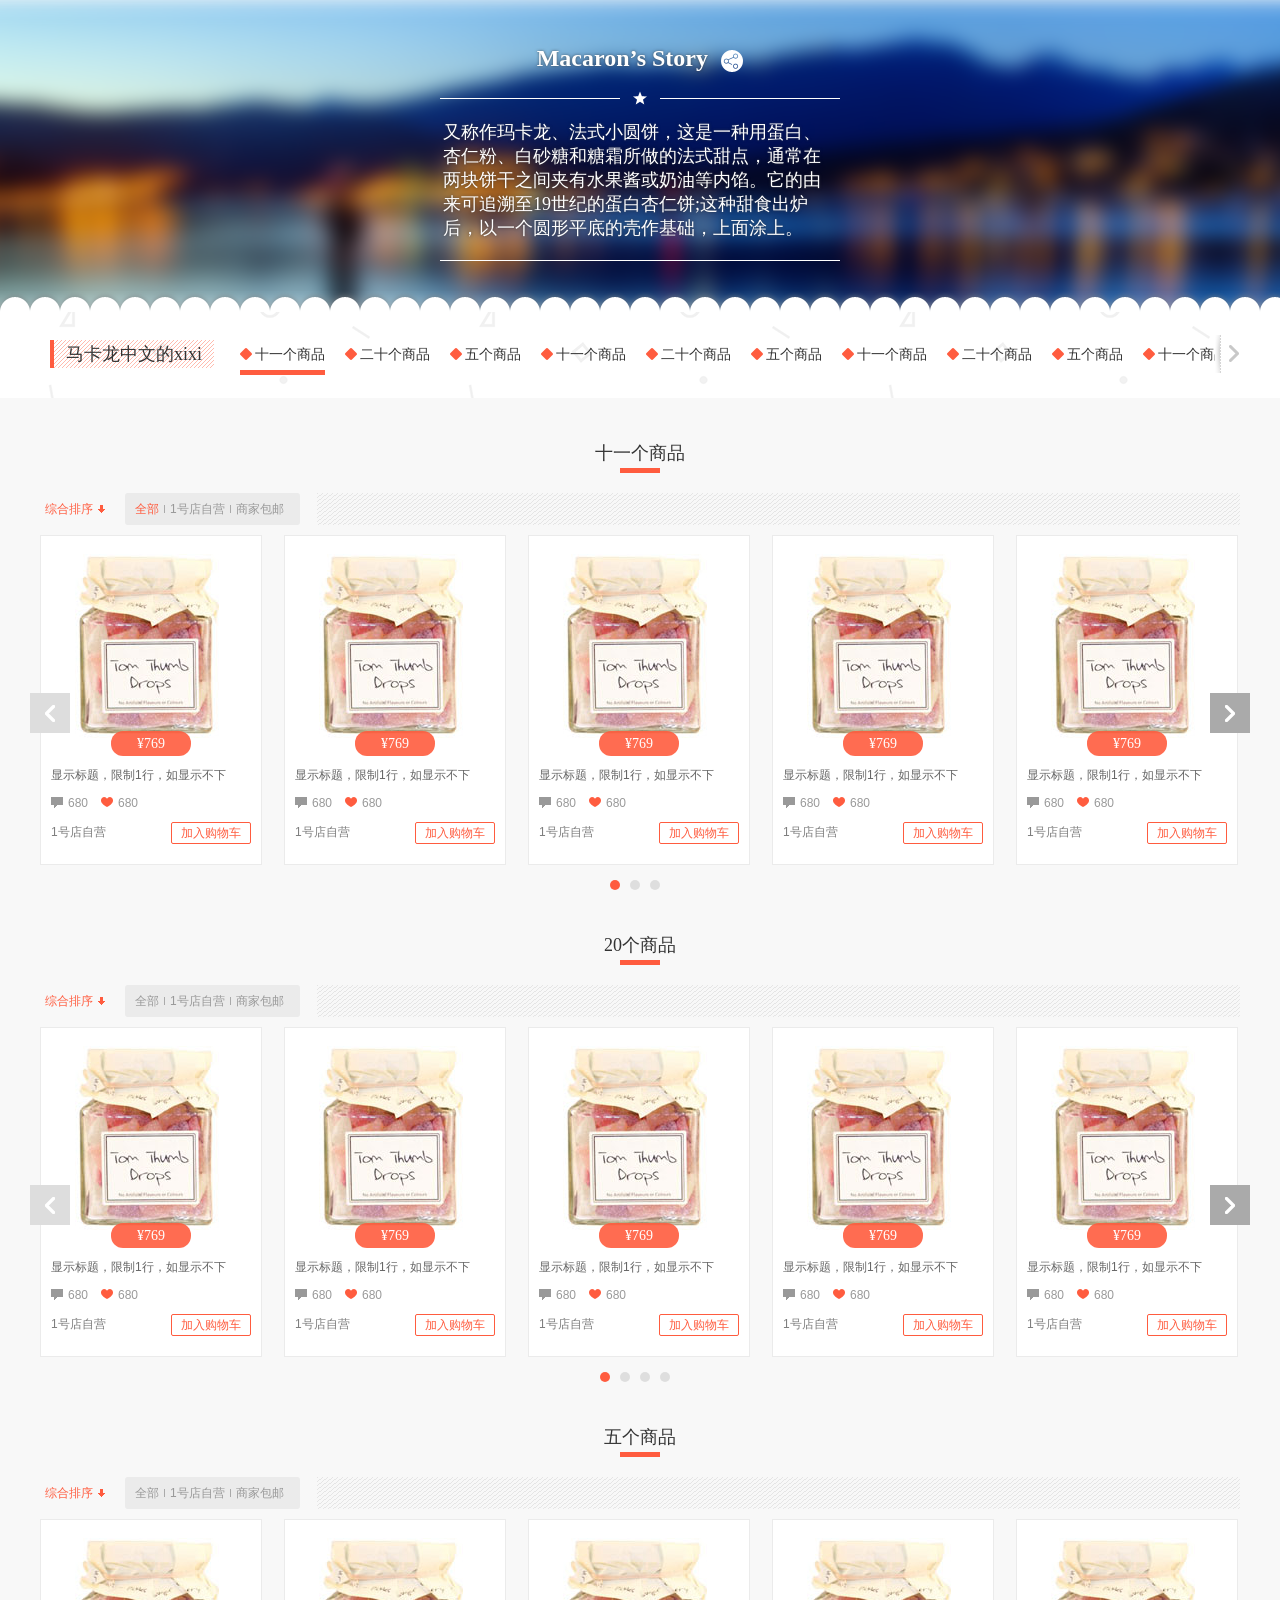
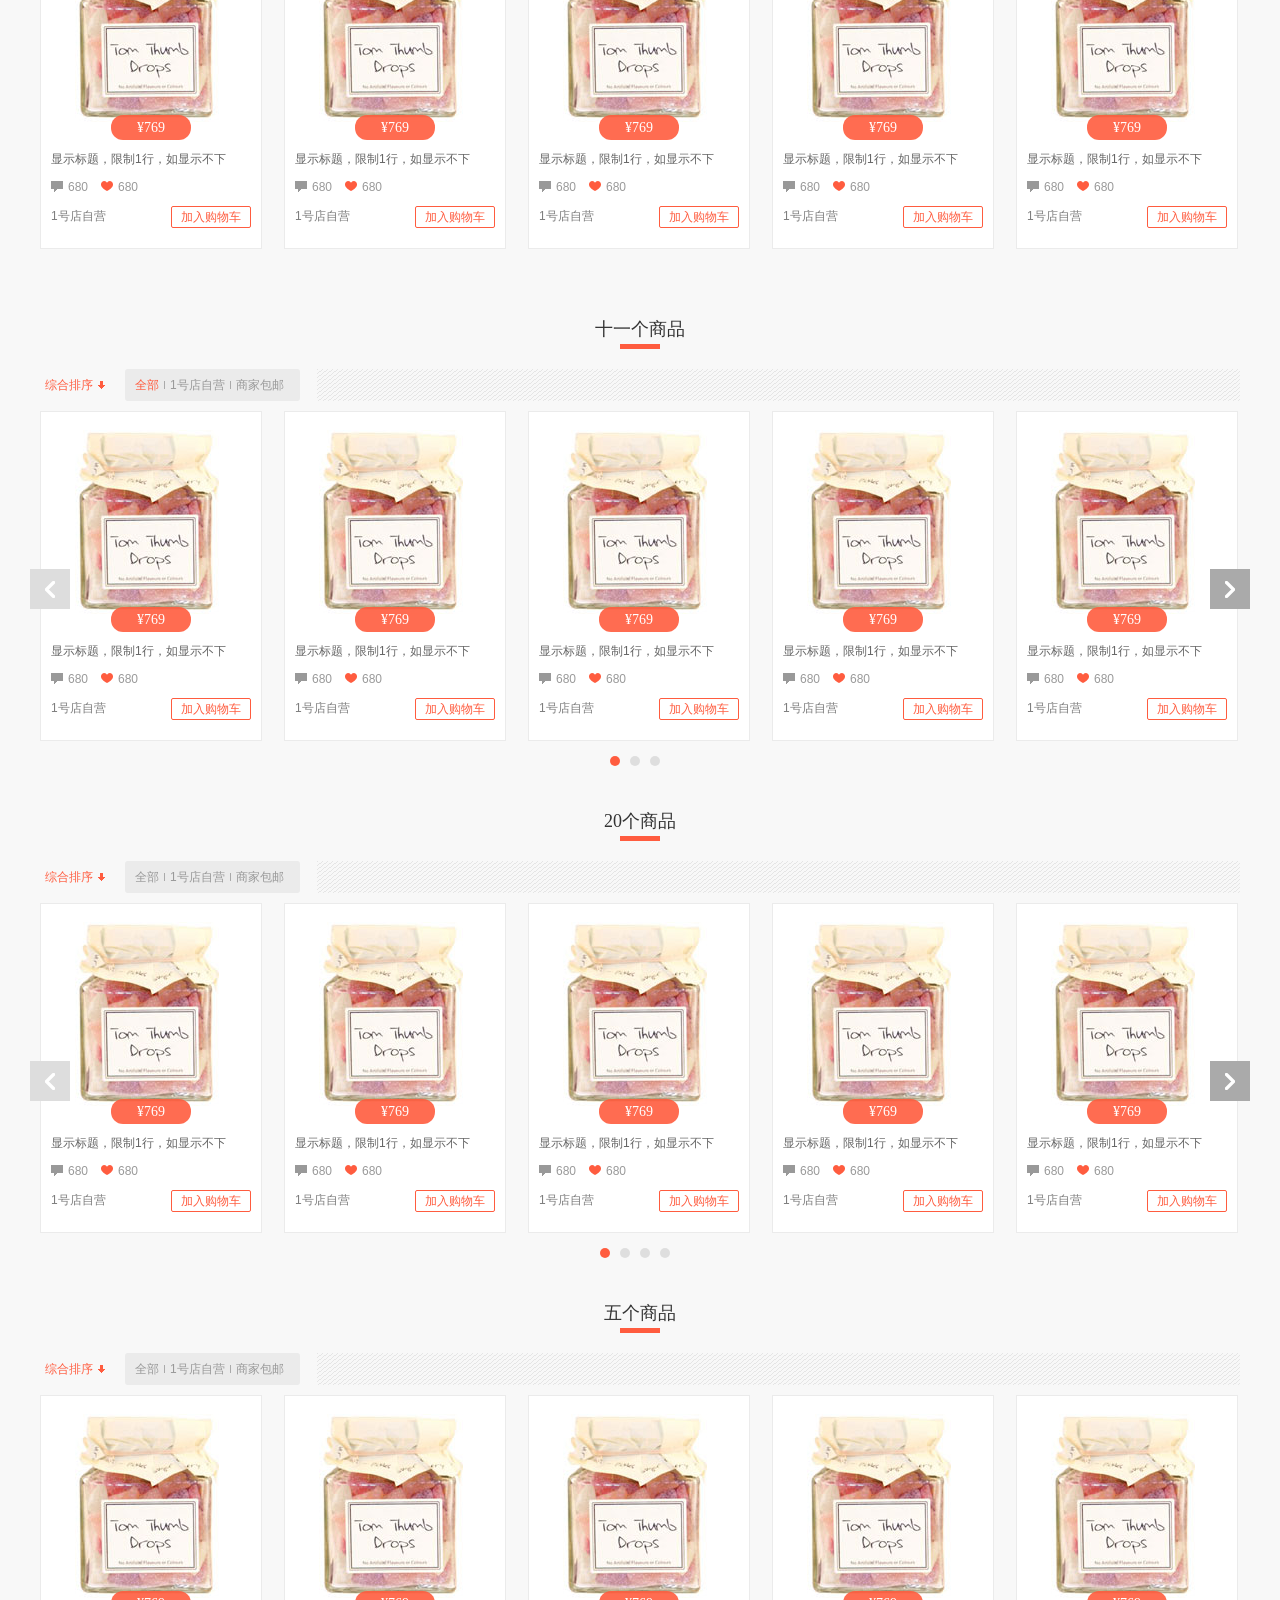
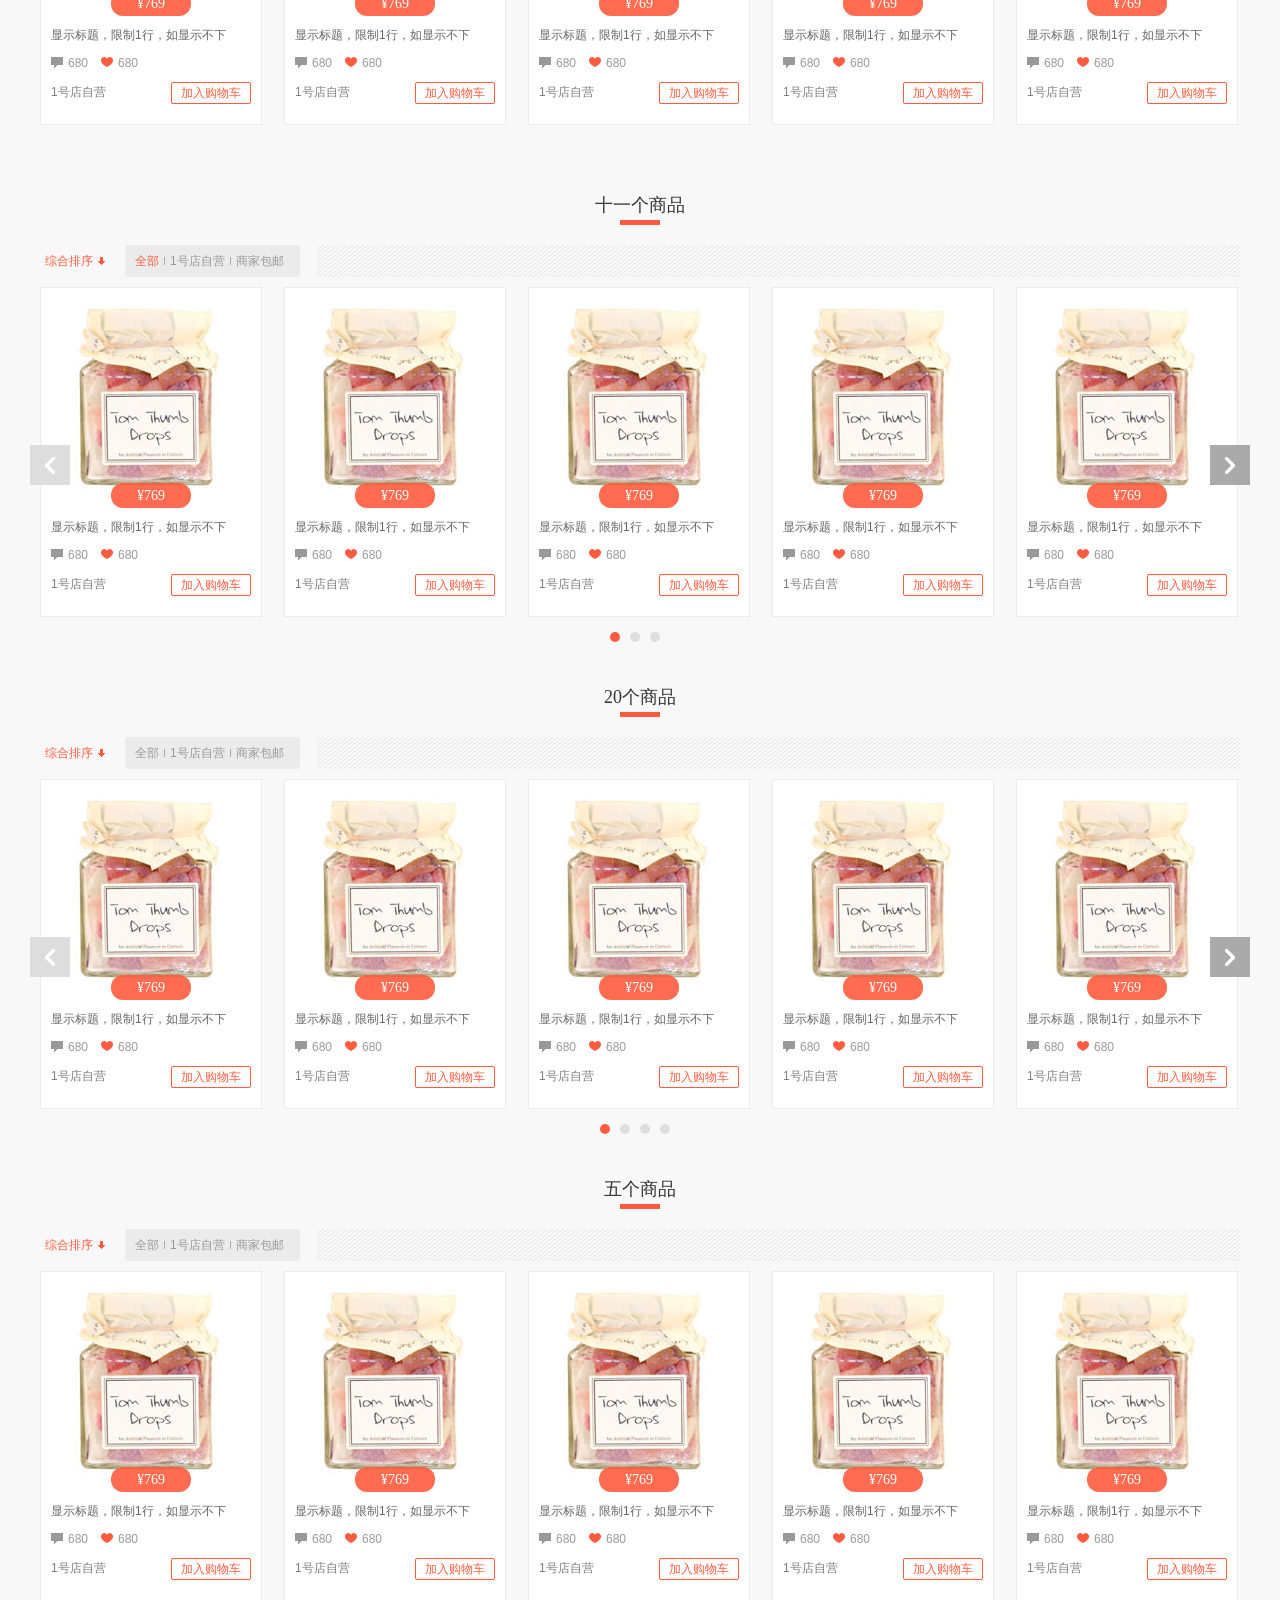
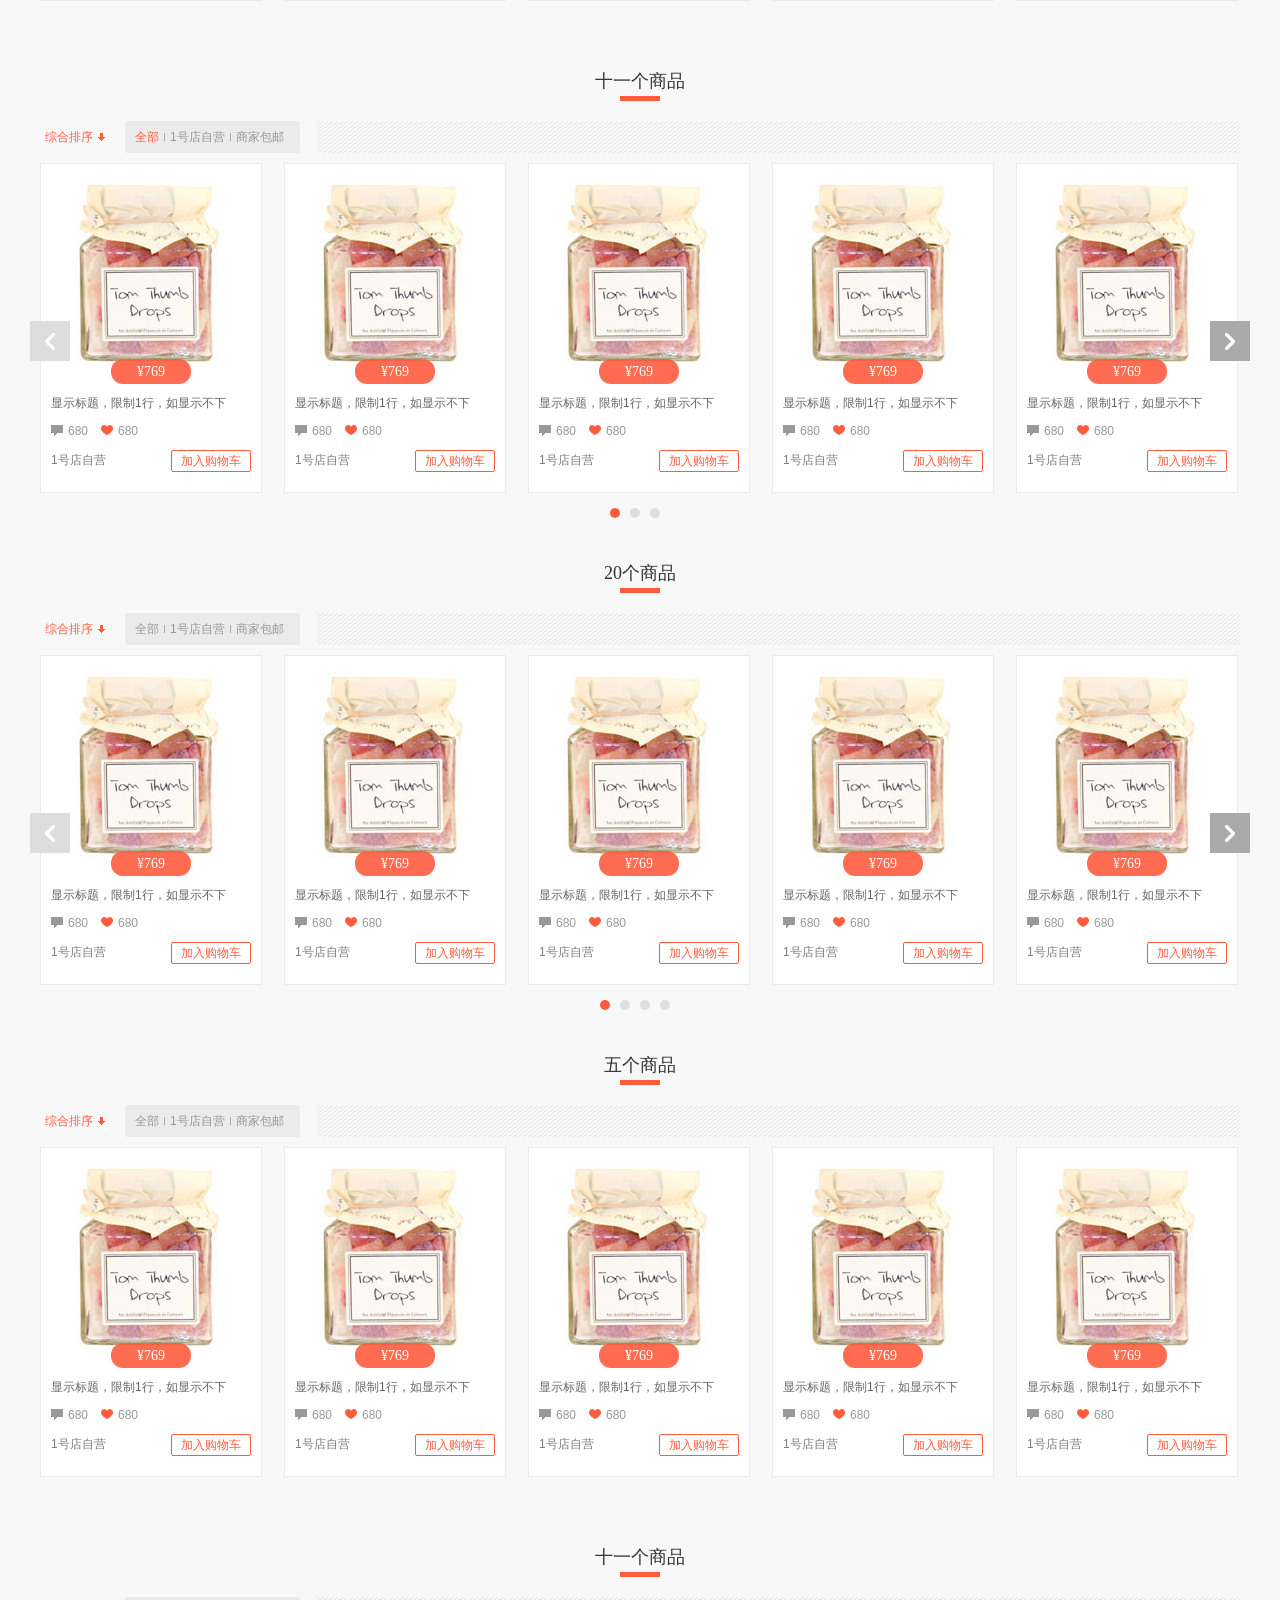
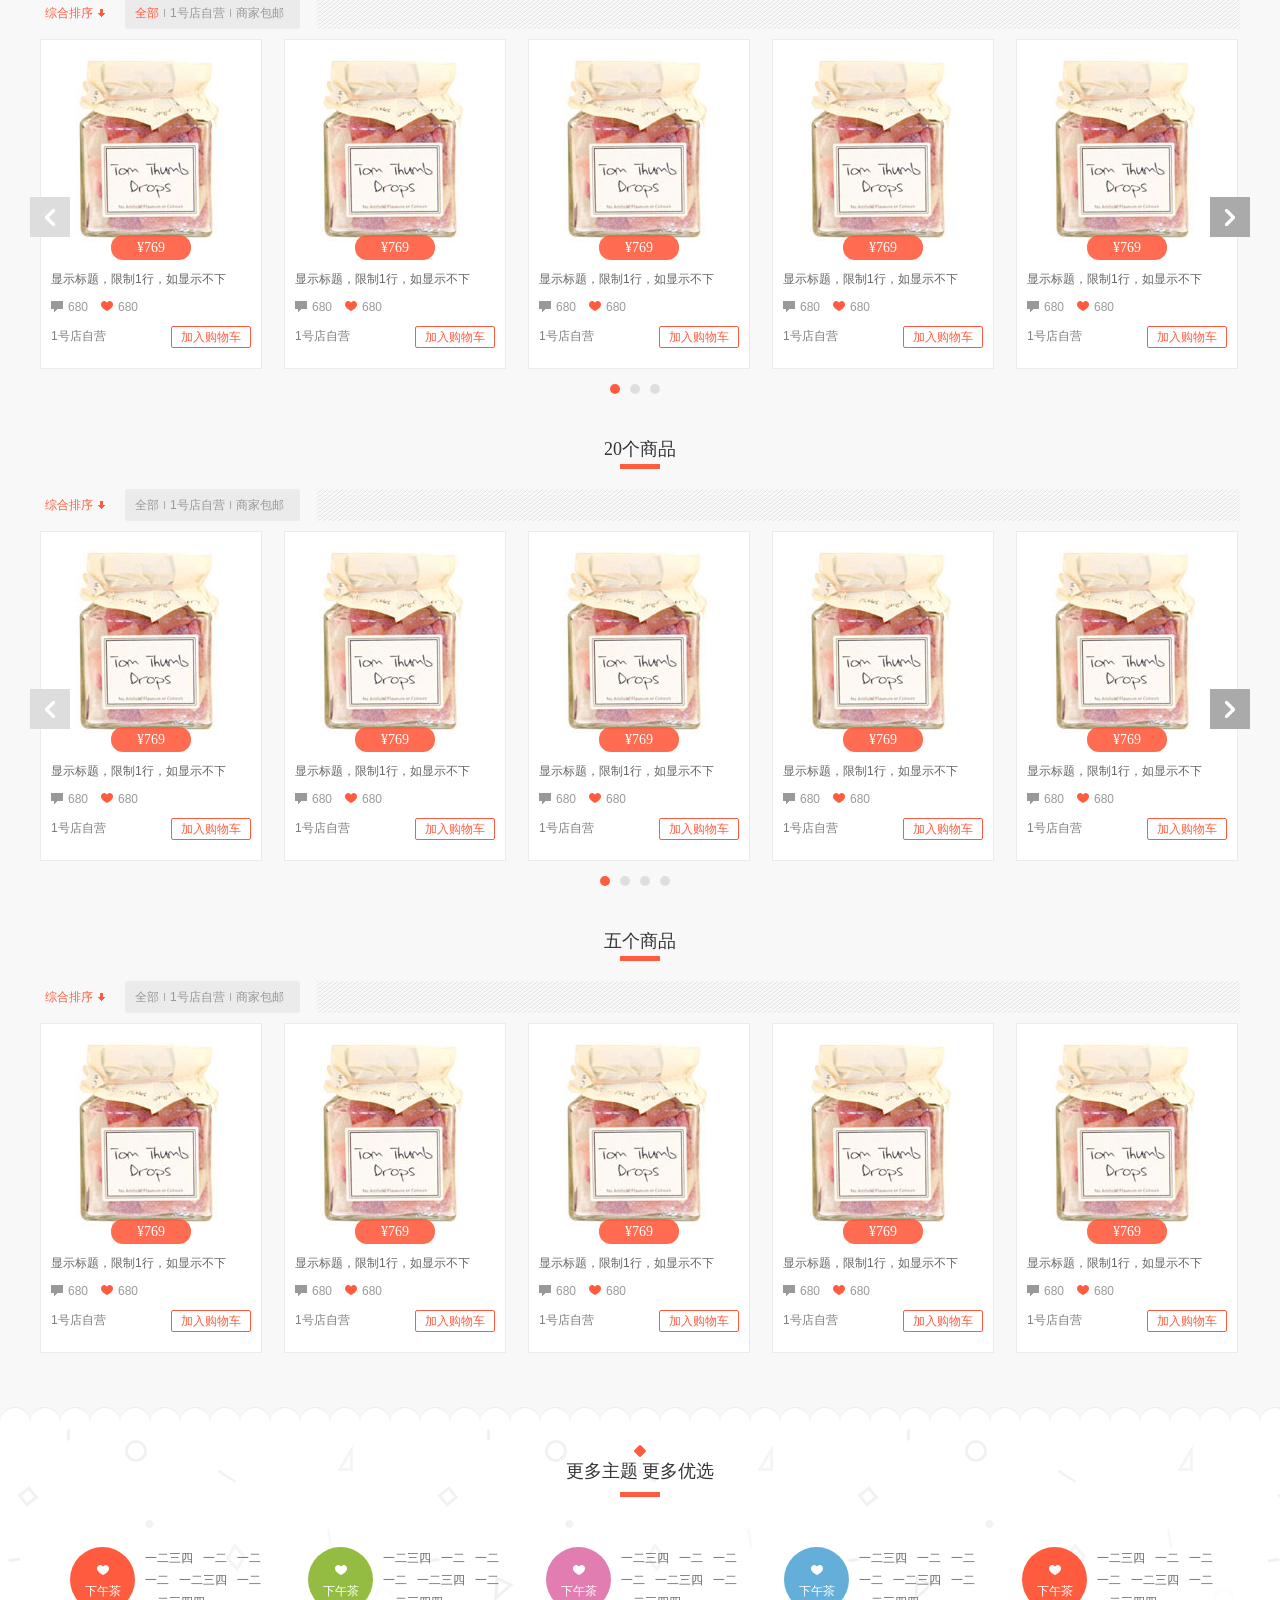
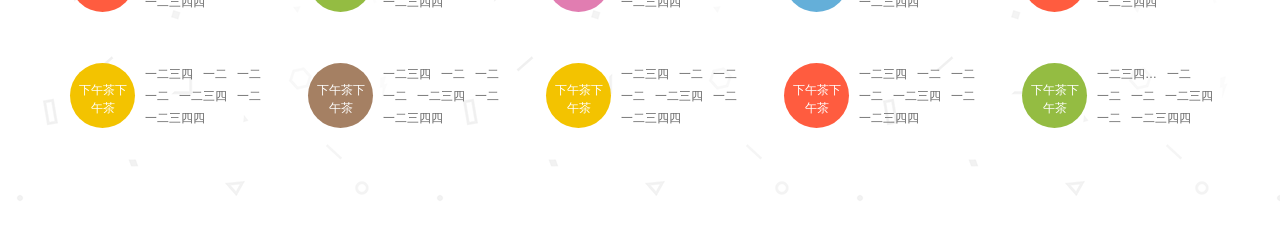
==== commit 0514d9df: "分享按钮  底部圆圈 css3 过渡效果" ====
--- a/index.html
+++ b/index.html
@@ -13,7 +13,17 @@
         <div class="scenarized-shop-header">
             <img class="shop-header-back" src="img/scenar-header-bg.png" />
             <div class="shop-header-info">
-                <h2 class="header-info-title">Macaron’s Story<a href="javascript:;" class="img-sprite icon-share"></a></h2>
+                <div class="header-info-title">
+                    <h2>Macaron’s Story</h2>
+                    <div>
+                        <a href="javascript:;" class="img-sprite icon-share"></a>
+                        <p class="share-col">
+                            <span>分享</span>
+                            <a href="javascript:;" class="img-sprite icon-sweibo"></a>
+                            <a href="javascript:;" class="img-sprite icon-tweibo"></a>
+                        </p>
+                    </div>
+                </div>
                 <p class="header-info-describe">又称作玛卡龙、法式小圆饼，这是一种用蛋白、杏仁粉、白砂糖和糖霜所做的法式甜点，通常在两块饼干之间夹有水果酱或奶油等内馅。它的由来可追溯至19世纪的蛋白杏仁饼;这种甜食出炉后，以一个圆形平底的壳作基础，上面涂上。</p>
             </div>
         </div>
@@ -4635,130 +4645,150 @@
                                 <i class="img-sprite icon-heart"></i>
                                 <span class="text">下午茶</span>
                             </h5>
-                            <a href="javascript:;" title="" class="J_max_text content-cate-list">一二三四</a>
-                            <a href="javascript:;" title="" class="J_max_text content-cate-list">一二</a>
-                            <a href="javascript:;" title="" class="J_max_text content-cate-list">一二</a>
-                            <a href="javascript:;" title="" class="J_max_text content-cate-list">一二</a>
-                            <a href="javascript:;" title="" class="J_max_text content-cate-list">一二三四</a>
-                            <a href="javascript:;" title="" class="J_max_text content-cate-list">一二</a>
-                            <a href="javascript:;" title="" class="J_max_text content-cate-list">一二三四四</a>
+                            <div class="content-cate-list">
+                                <a href="javascript:;" title="" class="J_max_text">一二三四</a>
+                                <a href="javascript:;" title="" class="J_max_text">一二</a>
+                                <a href="javascript:;" title="" class="J_max_text">一二</a>
+                                <a href="javascript:;" title="" class="J_max_text">一二</a>
+                                <a href="javascript:;" title="" class="J_max_text">一二三四</a>
+                                <a href="javascript:;" title="" class="J_max_text">一二</a>
+                                <a href="javascript:;" title="" class="J_max_text">一二三四四</a>
+                            </div>
                         </li>
                         <li class="clearfix footer-content-cate has-icon c2">
                             <h5 class="content-cate-title">
                                 <i class="img-sprite icon-heart"></i>
                                 <span class="text">下午茶</span>
                             </h5>
-                            <a href="javascript:;" title="" class="J_max_text content-cate-list fc">一二三四</a>
-                            <a href="javascript:;" title="" class="J_max_text content-cate-list fc">一二</a>
-                            <a href="javascript:;" title="" class="J_max_text content-cate-list">一二</a>
-                            <a href="javascript:;" title="" class="J_max_text content-cate-list">一二</a>
-                            <a href="javascript:;" title="" class="J_max_text content-cate-list fc">一二三四</a>
-                            <a href="javascript:;" title="" class="J_max_text content-cate-list">一二</a>
-                            <a href="javascript:;" title="" class="J_max_text content-cate-list fc">一二三四四</a>
+                            <div class="content-cate-list">
+                                <a href="javascript:;" title="" class="J_max_text fc">一二三四</a>
+                                <a href="javascript:;" title="" class="J_max_text fc">一二</a>
+                                <a href="javascript:;" title="" class="J_max_text">一二</a>
+                                <a href="javascript:;" title="" class="J_max_text">一二</a>
+                                <a href="javascript:;" title="" class="J_max_text fc">一二三四</a>
+                                <a href="javascript:;" title="" class="J_max_text">一二</a>
+                                <a href="javascript:;" title="" class="J_max_text fc">一二三四四</a>
+                            </div>
                         </li>
                         <li class="clearfix footer-content-cate has-icon c3">
                             <h5 class="content-cate-title">
                                 <i class="img-sprite icon-heart"></i>
                                 <span class="text">下午茶</span>
                             </h5>
-                            <a href="javascript:;" title="" class="J_max_text content-cate-list">一二三四</a>
-                            <a href="javascript:;" title="" class="J_max_text content-cate-list">一二</a>
-                            <a href="javascript:;" title="" class="J_max_text content-cate-list">一二</a>
-                            <a href="javascript:;" title="" class="J_max_text content-cate-list">一二</a>
-                            <a href="javascript:;" title="" class="J_max_text content-cate-list">一二三四</a>
-                            <a href="javascript:;" title="" class="J_max_text content-cate-list">一二</a>
-                            <a href="javascript:;" title="" class="J_max_text content-cate-list">一二三四四</a>
+                            <div class="content-cate-list">
+                                <a href="javascript:;" title="" class="J_max_text">一二三四</a>
+                                <a href="javascript:;" title="" class="J_max_text">一二</a>
+                                <a href="javascript:;" title="" class="J_max_text">一二</a>
+                                <a href="javascript:;" title="" class="J_max_text">一二</a>
+                                <a href="javascript:;" title="" class="J_max_text">一二三四</a>
+                                <a href="javascript:;" title="" class="J_max_text">一二</a>
+                                <a href="javascript:;" title="" class="J_max_text">一二三四四</a>
+                            </div>
                         </li>
                         <li class="clearfix footer-content-cate has-icon c4">
                             <h5 class="content-cate-title">
                                 <i class="img-sprite icon-heart"></i>
                                 <span class="text">下午茶</span>
                             </h5>
-                            <a href="javascript:;" title="" class="J_max_text content-cate-list">一二三四</a>
-                            <a href="javascript:;" title="" class="J_max_text content-cate-list">一二</a>
-                            <a href="javascript:;" title="" class="J_max_text content-cate-list">一二</a>
-                            <a href="javascript:;" title="" class="J_max_text content-cate-list">一二</a>
-                            <a href="javascript:;" title="" class="J_max_text content-cate-list">一二三四</a>
-                            <a href="javascript:;" title="" class="J_max_text content-cate-list">一二</a>
-                            <a href="javascript:;" title="" class="J_max_text content-cate-list">一二三四四</a>
+                            <div class="content-cate-list">
+                                <a href="javascript:;" title="" class="J_max_text">一二三四</a>
+                                <a href="javascript:;" title="" class="J_max_text">一二</a>
+                                <a href="javascript:;" title="" class="J_max_text">一二</a>
+                                <a href="javascript:;" title="" class="J_max_text">一二</a>
+                                <a href="javascript:;" title="" class="J_max_text">一二三四</a>
+                                <a href="javascript:;" title="" class="J_max_text">一二</a>
+                                <a href="javascript:;" title="" class="J_max_text">一二三四四</a>
+                            </div>
                         </li>
                         <li class="clearfix footer-content-cate has-icon c1">
                             <h5 class="content-cate-title">
                                 <i class="img-sprite icon-heart"></i>
                                 <span class="text">下午茶</span>
                             </h5>
-                            <a href="javascript:;" title="" class="J_max_text content-cate-list">一二三四</a>
-                            <a href="javascript:;" title="" class="J_max_text content-cate-list">一二</a>
-                            <a href="javascript:;" title="" class="J_max_text content-cate-list">一二</a>
-                            <a href="javascript:;" title="" class="J_max_text content-cate-list">一二</a>
-                            <a href="javascript:;" title="" class="J_max_text content-cate-list">一二三四</a>
-                            <a href="javascript:;" title="" class="J_max_text content-cate-list">一二</a>
-                            <a href="javascript:;" title="" class="J_max_text content-cate-list">一二三四四</a>
+                            <div class="content-cate-list">
+                                <a href="javascript:;" title="" class="J_max_text">一二三四</a>
+                                <a href="javascript:;" title="" class="J_max_text">一二</a>
+                                <a href="javascript:;" title="" class="J_max_text">一二</a>
+                                <a href="javascript:;" title="" class="J_max_text">一二</a>
+                                <a href="javascript:;" title="" class="J_max_text">一二三四</a>
+                                <a href="javascript:;" title="" class="J_max_text">一二</a>
+                                <a href="javascript:;" title="" class="J_max_text">一二三四四</a>
+                            </div>
                         </li>
                         <li class="clearfix footer-content-cate c5">
                             <h5 class="content-cate-title">
                                 <i class="img-sprite icon-heart"></i>
                                 <span class="text">下午茶下午茶</span>
                             </h5>
-                            <a href="javascript:;" title="" class="J_max_text content-cate-list">一二三四</a>
-                            <a href="javascript:;" title="" class="J_max_text content-cate-list">一二</a>
-                            <a href="javascript:;" title="" class="J_max_text content-cate-list">一二</a>
-                            <a href="javascript:;" title="" class="J_max_text content-cate-list">一二</a>
-                            <a href="javascript:;" title="" class="J_max_text content-cate-list">一二三四</a>
-                            <a href="javascript:;" title="" class="J_max_text content-cate-list">一二</a>
-                            <a href="javascript:;" title="" class="J_max_text content-cate-list">一二三四四</a>
+                            <div class="content-cate-list">
+                                <a href="javascript:;" title="" class="J_max_text">一二三四</a>
+                                <a href="javascript:;" title="" class="J_max_text">一二</a>
+                                <a href="javascript:;" title="" class="J_max_text">一二</a>
+                                <a href="javascript:;" title="" class="J_max_text">一二</a>
+                                <a href="javascript:;" title="" class="J_max_text">一二三四</a>
+                                <a href="javascript:;" title="" class="J_max_text">一二</a>
+                                <a href="javascript:;" title="" class="J_max_text">一二三四四</a>
+                            </div>
                         </li>
                         <li class="clearfix footer-content-cate c6">
                             <h5 class="content-cate-title">
                                 <i class="img-sprite icon-heart"></i>
                                 <span class="text">下午茶下午茶</span>
                             </h5>
-                            <a href="javascript:;" title="" class="J_max_text content-cate-list">一二三四</a>
-                            <a href="javascript:;" title="" class="J_max_text content-cate-list">一二</a>
-                            <a href="javascript:;" title="" class="J_max_text content-cate-list">一二</a>
-                            <a href="javascript:;" title="" class="J_max_text content-cate-list">一二</a>
-                            <a href="javascript:;" title="" class="J_max_text content-cate-list">一二三四</a>
-                            <a href="javascript:;" title="" class="J_max_text content-cate-list">一二</a>
-                            <a href="javascript:;" title="" class="J_max_text content-cate-list">一二三四四</a>
+                            <div class="content-cate-list">
+                                <a href="javascript:;" title="" class="J_max_text">一二三四</a>
+                                <a href="javascript:;" title="" class="J_max_text">一二</a>
+                                <a href="javascript:;" title="" class="J_max_text">一二</a>
+                                <a href="javascript:;" title="" class="J_max_text">一二</a>
+                                <a href="javascript:;" title="" class="J_max_text">一二三四</a>
+                                <a href="javascript:;" title="" class="J_max_text">一二</a>
+                                <a href="javascript:;" title="" class="J_max_text">一二三四四</a>
+                            </div>
                         </li>
                         <li class="clearfix footer-content-cate c5">
                             <h5 class="content-cate-title">
                                 <i class="img-sprite icon-heart"></i>
                                 <span class="text">下午茶下午茶</span>
                             </h5>
-                            <a href="javascript:;" title="" class="J_max_text content-cate-list">一二三四</a>
-                            <a href="javascript:;" title="" class="J_max_text content-cate-list">一二</a>
-                            <a href="javascript:;" title="" class="J_max_text content-cate-list">一二</a>
-                            <a href="javascript:;" title="" class="J_max_text content-cate-list">一二</a>
-                            <a href="javascript:;" title="" class="J_max_text content-cate-list">一二三四</a>
-                            <a href="javascript:;" title="" class="J_max_text content-cate-list">一二</a>
-                            <a href="javascript:;" title="" class="J_max_text content-cate-list">一二三四四</a>
+                            <div class="content-cate-list">
+                                <a href="javascript:;" title="" class="J_max_text">一二三四</a>
+                                <a href="javascript:;" title="" class="J_max_text">一二</a>
+                                <a href="javascript:;" title="" class="J_max_text">一二</a>
+                                <a href="javascript:;" title="" class="J_max_text">一二</a>
+                                <a href="javascript:;" title="" class="J_max_text">一二三四</a>
+                                <a href="javascript:;" title="" class="J_max_text">一二</a>
+                                <a href="javascript:;" title="" class="J_max_text">一二三四四</a>
+                            </div>
                         </li>
                         <li class="clearfix footer-content-cate c1">
                             <h5 class="content-cate-title">
                                 <i class="img-sprite icon-heart"></i>
                                 <span class="text">下午茶下午茶</span>
                             </h5>
-                            <a href="javascript:;" title="" class="J_max_text content-cate-list">一二三四</a>
-                            <a href="javascript:;" title="" class="J_max_text content-cate-list">一二</a>
-                            <a href="javascript:;" title="" class="J_max_text content-cate-list">一二</a>
-                            <a href="javascript:;" title="" class="J_max_text content-cate-list">一二</a>
-                            <a href="javascript:;" title="" class="J_max_text content-cate-list">一二三四</a>
-                            <a href="javascript:;" title="" class="J_max_text content-cate-list">一二</a>
-                            <a href="javascript:;" title="" class="J_max_text content-cate-list">一二三四四</a>
+                            <div class="content-cate-list">
+                                <a href="javascript:;" title="" class="J_max_text">一二三四</a>
+                                <a href="javascript:;" title="" class="J_max_text">一二</a>
+                                <a href="javascript:;" title="" class="J_max_text">一二</a>
+                                <a href="javascript:;" title="" class="J_max_text">一二</a>
+                                <a href="javascript:;" title="" class="J_max_text">一二三四</a>
+                                <a href="javascript:;" title="" class="J_max_text">一二</a>
+                                <a href="javascript:;" title="" class="J_max_text">一二三四四</a>
+                            </div>
                         </li>
                         <li class="clearfix footer-content-cate c2">
                             <h5 class="content-cate-title">
                                 <i class="img-sprite icon-heart"></i>
                                 <span class="text">下午茶下午茶</span>
                             </h5>
-                            <a href="javascript:;" title="" class="J_max_text content-cate-list">asvaddddsdfsa</a>
-                            <a href="javascript:;" title="" class="J_max_text content-cate-list">一二</a>
-                            <a href="javascript:;" title="" class="J_max_text content-cate-list">一二</a>
-                            <a href="javascript:;" title="" class="J_max_text content-cate-list">一二</a>
-                            <a href="javascript:;" title="" class="J_max_text content-cate-list">一二三四</a>
-                            <a href="javascript:;" title="" class="J_max_text content-cate-list">一二</a>
-                            <a href="javascript:;" title="" class="J_max_text content-cate-list">一二三四四</a>
+                            <div class="content-cate-list">
+                                <a href="javascript:;" title="" class="J_max_text">一二三四五六七</a>
+                                <a href="javascript:;" title="" class="J_max_text">一二</a>
+                                <a href="javascript:;" title="" class="J_max_text">一二</a>
+                                <a href="javascript:;" title="" class="J_max_text">一二</a>
+                                <a href="javascript:;" title="" class="J_max_text">一二三四</a>
+                                <a href="javascript:;" title="" class="J_max_text">一二</a>
+                                <a href="javascript:;" title="" class="J_max_text">一二三四四</a>
+                            </div>
                         </li>
                     </ul>
                 </div>
--- a/style/index.css
+++ b/style/index.css
@@ -13,6 +13,16 @@
 	width:22px;
 	height:22px;
 	background-position:-78px -19px;
+}
+.icon-sweibo{
+	width:16px;
+	height:16px;
+	background-position:-27px -11px;
+}
+.icon-tweibo{
+	width:16px;
+	height:16px;
+	background-position:-48px -11px;
 }
 .icon-rhombus{
 	width:12px;
@@ -77,7 +87,7 @@
         -ms-filter: blur(10px);    
             filter: blur(10px);
     
-    filter: progid:DXImageTransform.Microsoft.Blur(PixelRadius=10, MakeShadow=false); /* IE6 - IE9 */
+    /*filter: progid:DXImageTransform.Microsoft.Blur(PixelRadius=10, MakeShadow=false);*/ /* IE6 - IE9 */
 }
 .shop-header-info{
 	position:relative;
@@ -91,15 +101,58 @@
 	padding-bottom:34px;
 	text-align:center;
 	background:url(../img/info-describe-bg.png) no-repeat left bottom;
+}
+.header-info-title h2{
+	display:inline-block;
+	_zoom:1;*display:inline;
 	font:700 24px/26px 'Times New Roman';
+	text-shadow:0 0 3px rgba(51, 51, 51, .7);
 	color:#fff;
-	text-shadow:0 0 3px rgba(51, 51, 51, .7);
-}
-.header-info-title .icon-share{
+}
+.header-info-title div{
+	position:relative;
+	width:22px;
+	height:22px;
+	display:inline-block;_zoom:1;*display:inline;
+	margin:-4px 0 0 10px;
+	vertical-align:middle;
+}
+.header-info-title div .share-col{
+	opacity:0;
+	filter:alpha(opacity=0);
+	position:absolute;
+	top:0;
+	left:0;
+	width:6px;
+	height:22px;
+	overflow:hidden;
+	padding:0 8px;
+	line-height:22px;
+	border-radius:11px;
+	background:#fff;
+	white-space:nowrap;
+	color:#666;
+	-webkit-transition:all 0.3s ease;
+	-moz-transition:all 0.3s ease;
+	-ms-transition:all 0.3s ease;
+	-o-transition:all 0.3s ease;
+	transition:all 0.3s ease;
+}
+.header-info-title div .share-col:hover,
+.header-info-title div .share-col.cur{
+	width:75px;
+	opacity:1;
+	filter:alpha(opacity=100);
+}
+.share-col span{
+	margin-right:5px;
+}
+.share-col a{
 	display:inline-block;
 	_zoom:1;
-	margin:-4px 0 0 10px;
 	vertical-align:middle;
+	margin-top:-2px;
+	margin-left:2px;
 }
 .header-info-describe{
 	padding:15px 3px 20px;
@@ -154,6 +207,7 @@
 	padding:0 8px 0 12px;
 	line-height:28px;
 	font-size:18px;
+	font-weight:500;
 	border-left:4px solid #ff5c3f;
 	background:url(../img/cate-title-bg.png) repeat-x 0 0;
 }
@@ -219,14 +273,15 @@
 
 /* scenarized-shop-col */
 .scenarized-shop-col{
-	padding-top:20px;
+	padding-top:40px;
 	background:#f8f8f8;
 }
 .shop-col-title{
 	width:980px;
 	margin:0 auto 20px;
+	padding-bottom:5px;
 	text-align:center;
-	font:700 18px/35px 'microsoft yahei';
+	font:500 18px/30px 'microsoft yahei';
 	color:#333;
 	background:url(../img/col-title-bg.png) no-repeat center bottom;
 }
@@ -283,7 +338,7 @@
 	left:50%;
 	width:80px;
 	margin-left:-41px;
-	border:1px solid rgba(0, 0, 0, .3);
+	border:1px solid rgba(0, 0, 0, 0);
 	box-shadow:0 0 3px rgba(0, 0, 0, .3);
 	background:#fff;
 }
@@ -341,7 +396,7 @@
 	position:relative;
 	width:980px;
 	margin:10px auto 0;
-	padding-bottom:30px;
+	padding-bottom:25px;
 }
 .shop-col-list .slider-left,
 .shop-col-list .slider-right{
@@ -351,6 +406,15 @@
 	width:40px;
 	height:40px;
 	margin-top:-20px;
+	background:#aaa;
+	-webkit-transition:all 0.3s ease;
+	-moz-transition:all 0.3s ease;
+	-ms-transition:all 0.3s ease;
+	-o-transition:all 0.3s ease;
+	transition:all 0.3s ease;
+}
+.shop-col-list .slider-left:hover,
+.shop-col-list .slider-right:hover{
 	background:#ff5c3f;
 }
 .shop-col-list .slider-left{
@@ -360,8 +424,11 @@
 	right:0;
 }
 .shop-col-list .un{
-	background:#aaa;
+	background:#ddd;
 	cursor:default;
+}
+.shop-col-list .un:hover{
+	background:#ddd;
 }
 .shop-col-list .shop-col-slider{
 	position:relative;
@@ -387,7 +454,10 @@
 .shop-col-list .slider-right i{
 	background-position:-17px -29px;
 }
-.shop-col-list .slider-right i.text{
+.shop-col-list .slider-right.text{
+	background:#ff5c3f;
+}
+.shop-col-list .slider-right.text i{
 	width:30px;
 	height:36px;
 	line-height:18px;
@@ -436,7 +506,6 @@
 }
 .list-pro .pro-name{
 	height:18px;
-	padding:0 10px;
 	margin:10px 0 0;
 	line-height:18px;
 	font-weight:500;
@@ -485,8 +554,16 @@
 	border-radius:2px;
 	color:#ff5c3f;
 	border:1px solid #ff5c3f;
-}
-
+	-webkit-transition:all 0.3s ease;
+	-moz-transition:all 0.3s ease;
+	-ms-transition:all 0.3s ease;
+	-o-transition:all 0.3s ease;
+	transition:all 0.3s ease;
+}
+.list-pro .add-cart:hover{
+	background:#ff5c3f;
+	color:#fff!important;
+}
 .shop-col-list .slider-trigger{
 	position:absolute;
 	left:50%;
@@ -517,38 +594,53 @@
 	width:100%;
 	height:52px;
 	text-align:center;
-	font:700 18px/52px 'microsoft yahei';
+	font:500 18px/52px 'microsoft yahei';
 	color:#333;
 	background:url(../img/footer-title-bg.png) no-repeat center top;
 }
 .shop-footer-content{
 	position:relative;
-	width:980px;
+	width:970px;
 	height:235px;
 	margin:0 auto;
+	padding-left:10px;
 	overflow:hidden;
 }
 .footer-content-wrap{
 	width:1040px;
 }
 .footer-content-cate{
-	float:left;
-	_display:inline;
-	width:205px;
-	height:66px;
-	overflow:hidden;
-	margin-top:50px;
-	margin-right:55px;
-}
-.content-cate-title{
 	position:relative;
 	float:left;
 	_display:inline;
+	width:130px;
+	height:66px;
+	padding-left:75px;
+	margin-top:50px;
+	margin-right:55px;
+}
+.content-cate-title{
+	position:absolute;
+	top:0;
+	left:0;
 	width:65px;
 	height:65px;
 	overflow:hidden;
-	margin:0 10px 0 0;
-	border-radius:33px;
+	margin:0;
+	border-radius:50%;
+	font-size:12px;
+	-webkit-transition:all 0.3s ease;
+	-moz-transition:all 0.3s ease;
+	-ms-transition:all 0.3s ease;
+	-o-transition:all 0.3s ease;
+	transition:all 0.3s ease;
+}
+.content-cate-title:hover{
+	-webkit-animation:duang 1s linear;
+	-moz-animation:duang 1s linear;
+	-ms-animation:duang 1s linear;
+	-o-animation:duang 1s linear;
+	animation:duang 1s linear;
 }
 .content-cate-title .icon-heart,
 .content-cate-title .text{
@@ -598,13 +690,20 @@
 .content-cate-list{
 	float:left;
 	_display:inline;
+	width:130px;
+	overflow:hidden;
+	height:66px;
+}
+.content-cate-list a{
+	float:left;
+	_display:inline;
 	height:22px;
 	line-height:22px;
 	margin-right:10px;
-	color:#999;
-}
-a.content-cate-list:hover{
-	color:#999!important;
+	color:#666;
+}
+.content-cate-list a:hover{
+	color:#ff5c3f!important;
 	text-decoration:underline;
 }
 .fc{
@@ -613,6 +712,615 @@
 .footer-content-cate .t-overflow{
 	width:60px;
 }
+
+/* duang 效果 ie9以上 */
+@keyframes duang{
+	0%{
+		transform:scale(1.2,0.8)
+	}
+
+	1%{
+		transform:scale(1.18,0.82)
+	}
+
+	2%{
+		transform:scale(1.16,0.84)
+	}
+
+	3%{
+		transform:scale(1.13,0.87)
+	}
+
+	4%{
+		transform:scale(1.1,0.9)
+	}
+
+	5%{
+		transform:scale(1.07,0.93)
+	}
+
+	6%{
+		transform:scale(1.04,0.96)
+	}
+
+	7%{
+		transform:scale(1.01,0.99)
+	}
+
+	8%{
+		transform:scale(0.99,1.01)
+	}
+
+	9%{
+		transform:scale(0.97,1.03)
+	}
+
+	10%{
+		transform:scale(0.95,1.05)
+	}
+
+	11%{
+		transform:scale(0.94,1.06)
+	}
+
+	12%{
+		transform:scale(0.93,1.07)
+	}
+
+	13%{
+		transform:scale(0.93,1.07)
+	}
+
+	14%{
+		transform:scale(0.93,1.07)
+	}
+
+	15%{
+		transform:scale(0.93,1.07)
+	}
+
+	16%{
+		transform:scale(0.94,1.06)
+	}
+
+	17%{
+		transform:scale(0.94,1.06)
+	}
+
+	18%{
+		transform:scale(0.95,1.05)
+	}
+
+	19%{
+		transform:scale(0.96,1.04)
+	}
+
+	20%{
+		transform:scale(0.98,1.02)
+	}
+
+	21%{
+		transform:scale(0.99,1.01)
+	}
+
+	22%{
+		transform:scale(1,1)
+	}
+
+	23%{
+		transform:scale(1,1)
+	}
+
+	24%{
+		transform:scale(1.01,0.99)
+	}
+
+	25%{
+		transform:scale(1.02,0.98)
+	}
+
+	26%{
+		transform:scale(1.02,0.98)
+	}
+
+	27%{
+		transform:scale(1.02,0.98)
+	}
+
+	28%{
+		transform:scale(1.03,0.97)
+	}
+
+	29%{
+		transform:scale(1.03,0.97)
+	}
+
+	30%{
+		transform:scale(1.02,0.98)
+	}
+
+	31%{
+		transform:scale(1.02,0.98)
+	}
+
+	32%{
+		transform:scale(1.02,0.98)
+	}
+
+	33%{
+		transform:scale(1.02,0.98)
+	}
+
+	34%{
+		transform:scale(1.01,0.99)
+	}
+
+	35%{
+		transform:scale(1.01,0.99)
+	}
+
+	36%{
+		transform:scale(1.01,0.99)
+	}
+
+	37%{
+		transform:scale(1,1)
+	}
+
+	38%{
+		transform:scale(1,1)
+	}
+
+	39%{
+		transform:scale(1,1)
+	}
+
+	40%{
+		transform:scale(0.99,1.01)
+	}
+
+	41%{
+		transform:scale(0.99,1.01)
+	}
+
+	42%{
+		transform:scale(0.99,1.01)
+	}
+
+	43%{
+		transform:scale(0.99,1.01)
+	}
+
+	44%{
+		transform:scale(0.99,1.01)
+	}
+
+	45%{
+		transform:scale(0.99,1.01)
+	}
+
+	46%{
+		transform:scale(0.99,1.01)
+	}
+
+	47%{
+		transform:scale(0.99,1.01)
+	}
+
+	48%{
+		transform:scale(0.99,1.01)
+	}
+
+	49%{
+		transform:scale(1,1)
+	}
+}
+
+@-moz-keyframes duang{
+	0%{
+		-moz-transform:scale(1.2,0.8)
+	}
+
+	1%{
+		-moz-transform:scale(1.18,0.82)
+	}
+
+	2%{
+		-moz-transform:scale(1.16,0.84)
+	}
+
+	3%{
+		-moz-transform:scale(1.13,0.87)
+	}
+
+	4%{
+		-moz-transform:scale(1.1,0.9)
+	}
+
+	5%{
+		-moz-transform:scale(1.07,0.93)
+	}
+
+	6%{
+		-moz-transform:scale(1.04,0.96)
+	}
+
+	7%{
+		-moz-transform:scale(1.01,0.99)
+	}
+
+	8%{
+		-moz-transform:scale(0.99,1.01)
+	}
+
+	9%{
+		-moz-transform:scale(0.97,1.03)
+	}
+
+	10%{
+		-moz-transform:scale(0.95,1.05)
+	}
+
+	11%{
+		-moz-transform:scale(0.94,1.06)
+	}
+
+	12%{
+		-moz-transform:scale(0.93,1.07)
+	}
+
+	13%{
+		-moz-transform:scale(0.93,1.07)
+	}
+
+	14%{
+		-moz-transform:scale(0.93,1.07)
+	}
+
+	15%{
+		-moz-transform:scale(0.93,1.07)
+	}
+
+	16%{
+		-moz-transform:scale(0.94,1.06)
+	}
+
+	17%{
+		-moz-transform:scale(0.94,1.06)
+	}
+
+	18%{
+		-moz-transform:scale(0.95,1.05)
+	}
+
+	19%{
+		-moz-transform:scale(0.96,1.04)
+	}
+
+	20%{
+		-moz-transform:scale(0.98,1.02)
+	}
+
+	21%{
+		-moz-transform:scale(0.99,1.01)
+	}
+
+	22%{
+		-moz-transform:scale(1,1)
+	}
+
+	23%{
+		-moz-transform:scale(1,1)
+	}
+
+	24%{
+		-moz-transform:scale(1.01,0.99)
+	}
+
+	25%{
+		-moz-transform:scale(1.02,0.98)
+	}
+
+	26%{
+		-moz-transform:scale(1.02,0.98)
+	}
+
+	27%{
+		-moz-transform:scale(1.02,0.98)
+	}
+
+	28%{
+		-moz-transform:scale(1.03,0.97)
+	}
+
+	29%{
+		-moz-transform:scale(1.03,0.97)
+	}
+
+	30%{
+		-moz-transform:scale(1.02,0.98)
+	}
+
+	31%{
+		-moz-transform:scale(1.02,0.98)
+	}
+
+	32%{
+		-moz-transform:scale(1.02,0.98)
+	}
+
+	33%{
+		-moz-transform:scale(1.02,0.98)
+	}
+
+	34%{
+		-moz-transform:scale(1.01,0.99)
+	}
+
+	35%{
+		-moz-transform:scale(1.01,0.99)
+	}
+
+	36%{
+		-moz-transform:scale(1.01,0.99)
+	}
+
+	37%{
+		-moz-transform:scale(1,1)
+	}
+
+	38%{
+		-moz-transform:scale(1,1)
+	}
+
+	39%{
+		-moz-transform:scale(1,1)
+	}
+
+	40%{
+		-moz-transform:scale(0.99,1.01)
+	}
+
+	41%{
+		-moz-transform:scale(0.99,1.01)
+	}
+
+	42%{
+		-moz-transform:scale(0.99,1.01)
+	}
+
+	43%{
+		-moz-transform:scale(0.99,1.01)
+	}
+
+	44%{
+		-moz-transform:scale(0.99,1.01)
+	}
+
+	45%{
+		-moz-transform:scale(0.99,1.01)
+	}
+
+	46%{
+		-moz-transform:scale(0.99,1.01)
+	}
+
+	47%{
+		-moz-transform:scale(0.99,1.01)
+	}
+
+	48%{
+		-moz-transform:scale(0.99,1.01)
+	}
+
+	49%{
+		-moz-transform:scale(1,1)
+	}
+}
+
+@-webkit-keyframes duang{
+	0%{
+		-webkit-transform:scale(1.2,0.8)
+	}
+
+	1%{
+		-webkit-transform:scale(1.18,0.82)
+	}
+
+	2%{
+		-webkit-transform:scale(1.16,0.84)
+	}
+
+	3%{
+		-webkit-transform:scale(1.13,0.87)
+	}
+
+	4%{
+		-webkit-transform:scale(1.1,0.9)
+	}
+
+	5%{
+		-webkit-transform:scale(1.07,0.93)
+	}
+
+	6%{
+		-webkit-transform:scale(1.04,0.96)
+	}
+
+	7%{
+		-webkit-transform:scale(1.01,0.99)
+	}
+
+	8%{
+		-webkit-transform:scale(0.99,1.01)
+	}
+
+	9%{
+		-webkit-transform:scale(0.97,1.03)
+	}
+
+	10%{
+		-webkit-transform:scale(0.95,1.05)
+	}
+
+	11%{
+		-webkit-transform:scale(0.94,1.06)
+	}
+
+	12%{
+		-webkit-transform:scale(0.93,1.07)
+	}
+
+	13%{
+		-webkit-transform:scale(0.93,1.07)
+	}
+
+	14%{
+		-webkit-transform:scale(0.93,1.07)
+	}
+
+	15%{
+		-webkit-transform:scale(0.93,1.07)
+	}
+
+	16%{
+		-webkit-transform:scale(0.94,1.06)
+	}
+
+	17%{
+		-webkit-transform:scale(0.94,1.06)
+	}
+
+	18%{
+		-webkit-transform:scale(0.95,1.05)
+	}
+
+	19%{
+		-webkit-transform:scale(0.96,1.04)
+	}
+
+	20%{
+		-webkit-transform:scale(0.98,1.02)
+	}
+
+	21%{
+		-webkit-transform:scale(0.99,1.01)
+	}
+
+	22%{
+		-webkit-transform:scale(1,1)
+	}
+
+	23%{
+		-webkit-transform:scale(1,1)
+	}
+
+	24%{
+		-webkit-transform:scale(1.01,0.99)
+	}
+
+	25%{
+		-webkit-transform:scale(1.02,0.98)
+	}
+
+	26%{
+		-webkit-transform:scale(1.02,0.98)
+	}
+
+	27%{
+		-webkit-transform:scale(1.02,0.98)
+	}
+
+	28%{
+		-webkit-transform:scale(1.03,0.97)
+	}
+
+	29%{
+		-webkit-transform:scale(1.03,0.97)
+	}
+
+	30%{
+		-webkit-transform:scale(1.02,0.98)
+	}
+
+	31%{
+		-webkit-transform:scale(1.02,0.98)
+	}
+
+	32%{
+		-webkit-transform:scale(1.02,0.98)
+	}
+
+	33%{
+		-webkit-transform:scale(1.02,0.98)
+	}
+
+	34%{
+		-webkit-transform:scale(1.01,0.99)
+	}
+
+	35%{
+		-webkit-transform:scale(1.01,0.99)
+	}
+
+	36%{
+		-webkit-transform:scale(1.01,0.99)
+	}
+
+	37%{
+		-webkit-transform:scale(1,1)
+	}
+
+	38%{
+		-webkit-transform:scale(1,1)
+	}
+
+	39%{
+		-webkit-transform:scale(1,1)
+	}
+
+	40%{
+		-webkit-transform:scale(0.99,1.01)
+	}
+
+	41%{
+		-webkit-transform:scale(0.99,1.01)
+	}
+
+	42%{
+		-webkit-transform:scale(0.99,1.01)
+	}
+
+	43%{
+		-webkit-transform:scale(0.99,1.01)
+	}
+
+	44%{
+		-webkit-transform:scale(0.99,1.01)
+	}
+
+	45%{
+		-webkit-transform:scale(0.99,1.01)
+	}
+
+	46%{
+		-webkit-transform:scale(0.99,1.01)
+	}
+
+	47%{
+		-webkit-transform:scale(0.99,1.01)
+	}
+
+	48%{
+		-webkit-transform:scale(0.99,1.01)
+	}
+
+	49%{
+		-webkit-transform:scale(1,1)
+	}
+}
+
+
 @media screen and (min-width:1200px){
 	.shop-cate-sub,
 	.shop-col-title,
@@ -628,7 +1336,7 @@
 		width:975px;
 	}
 	.shop-footer-content{
-		width:1160px;
+		width:1150px;
 	}
 	.footer-content-wrap{
 		width:1190px;
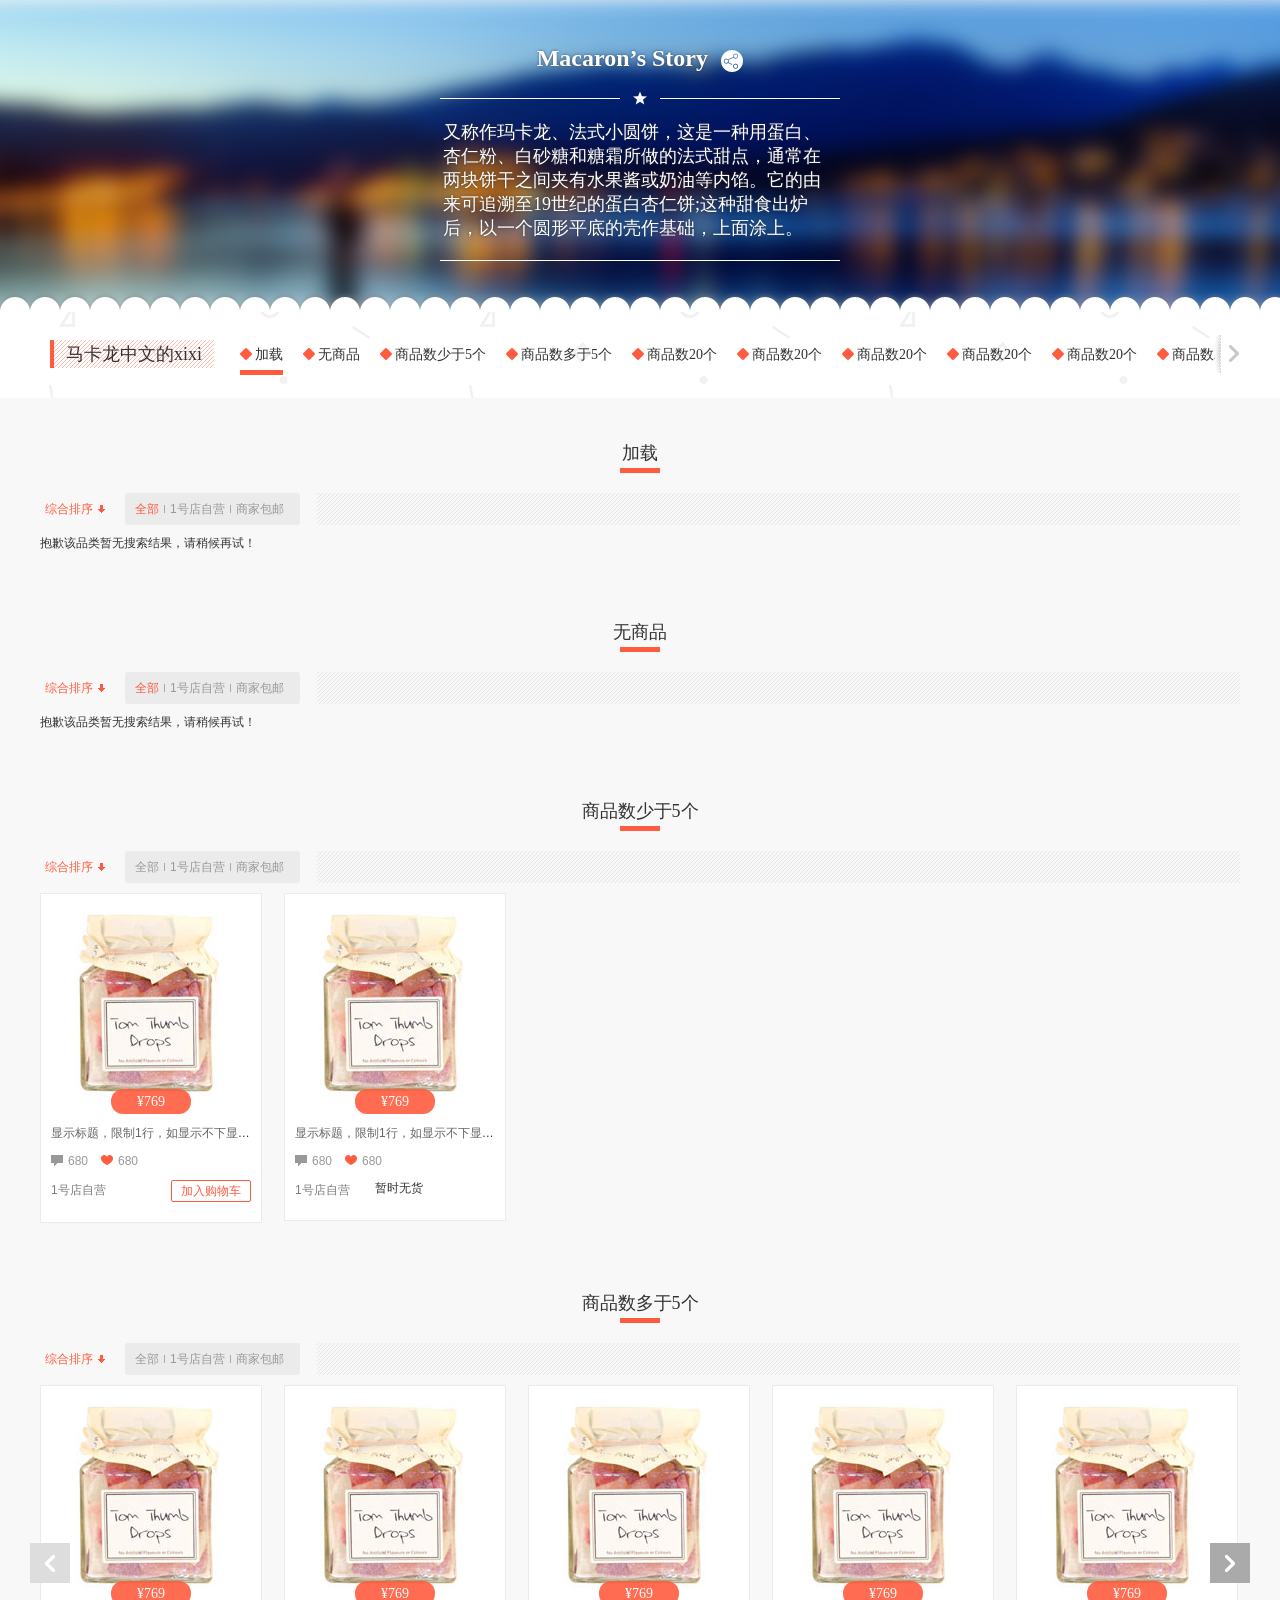
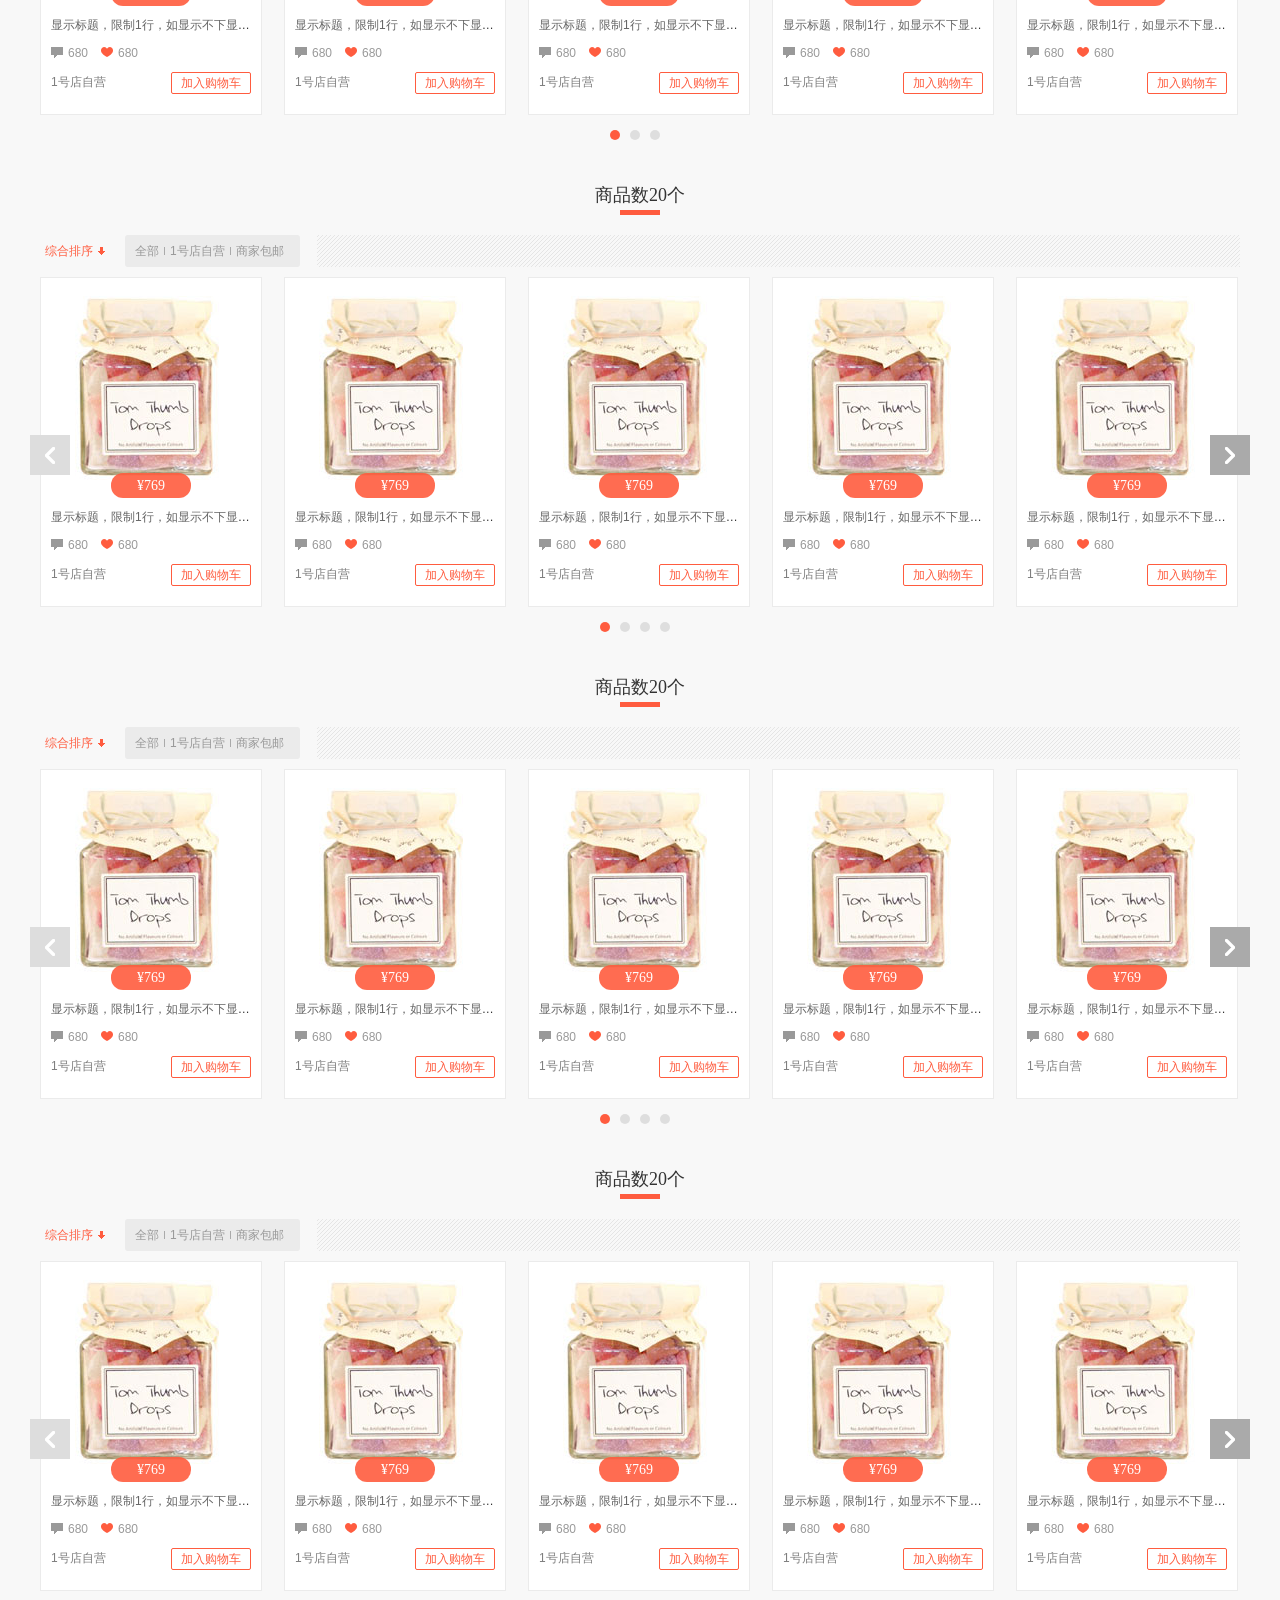
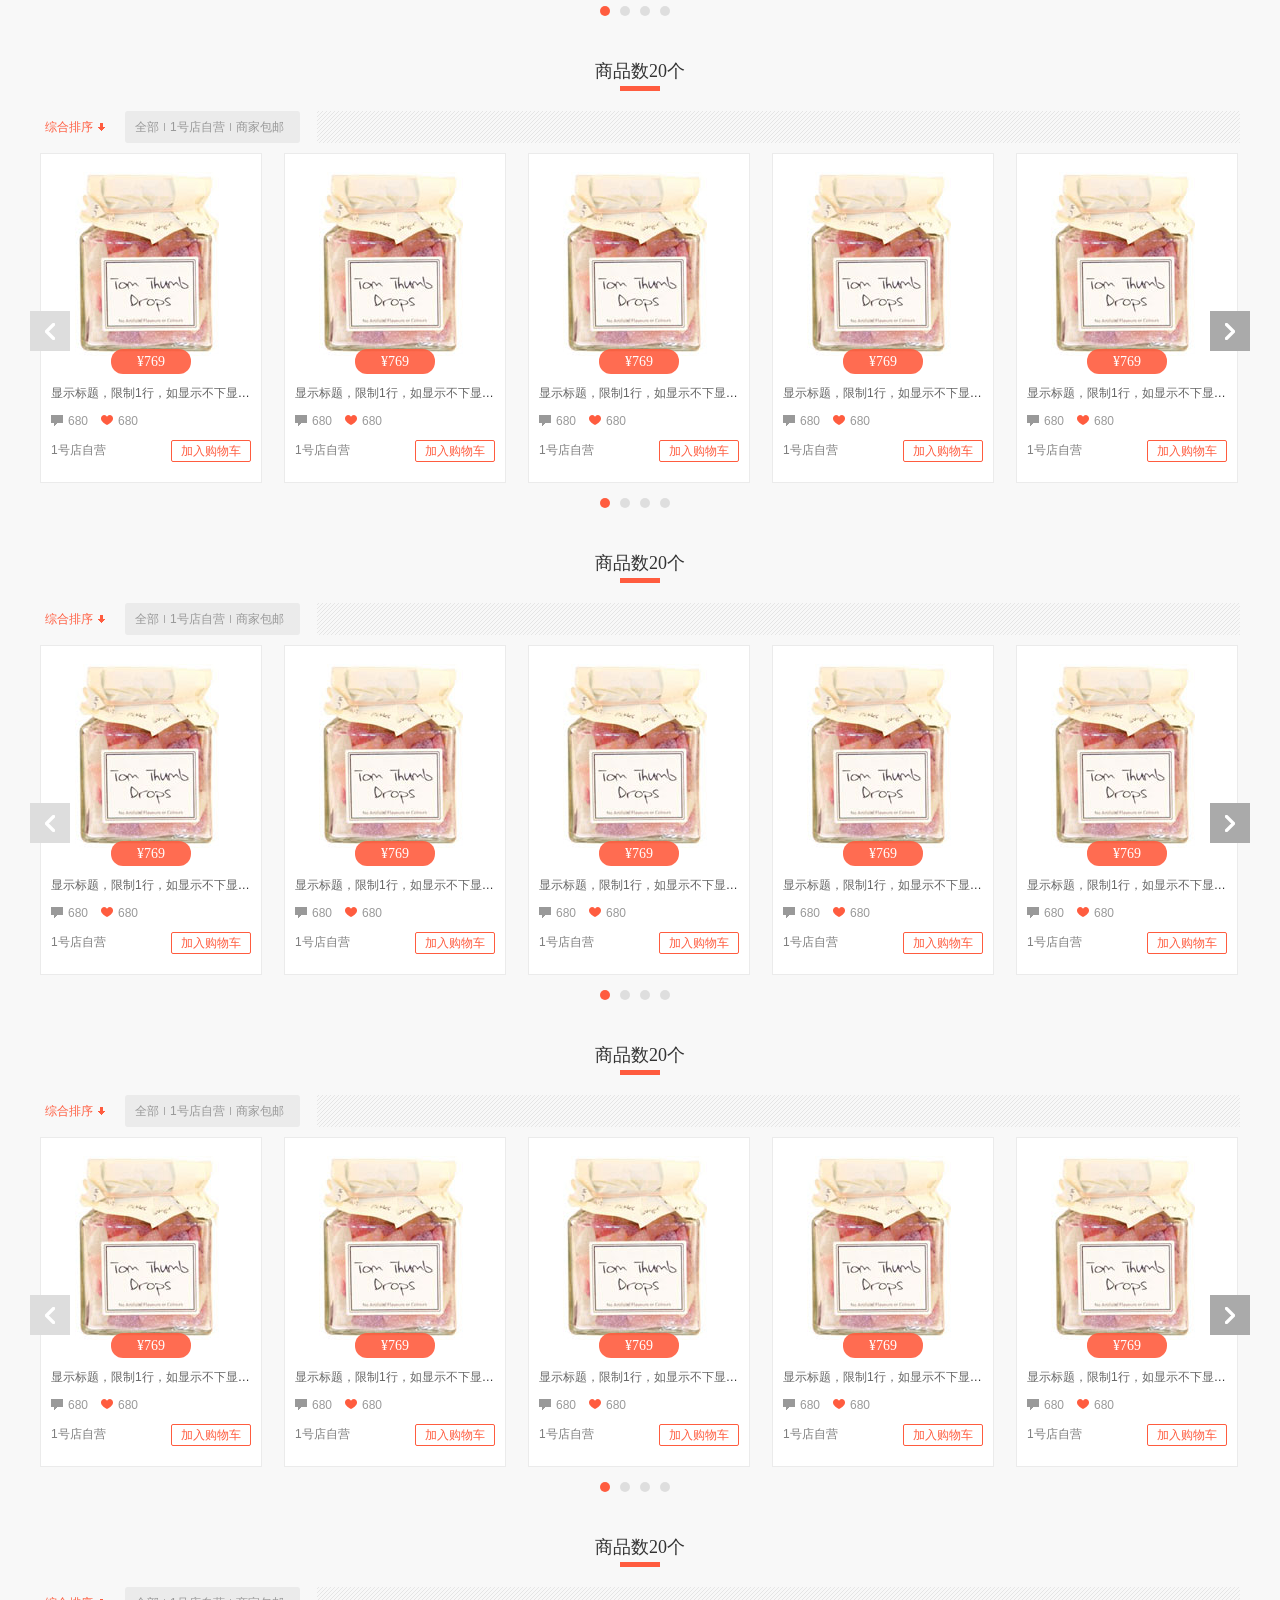
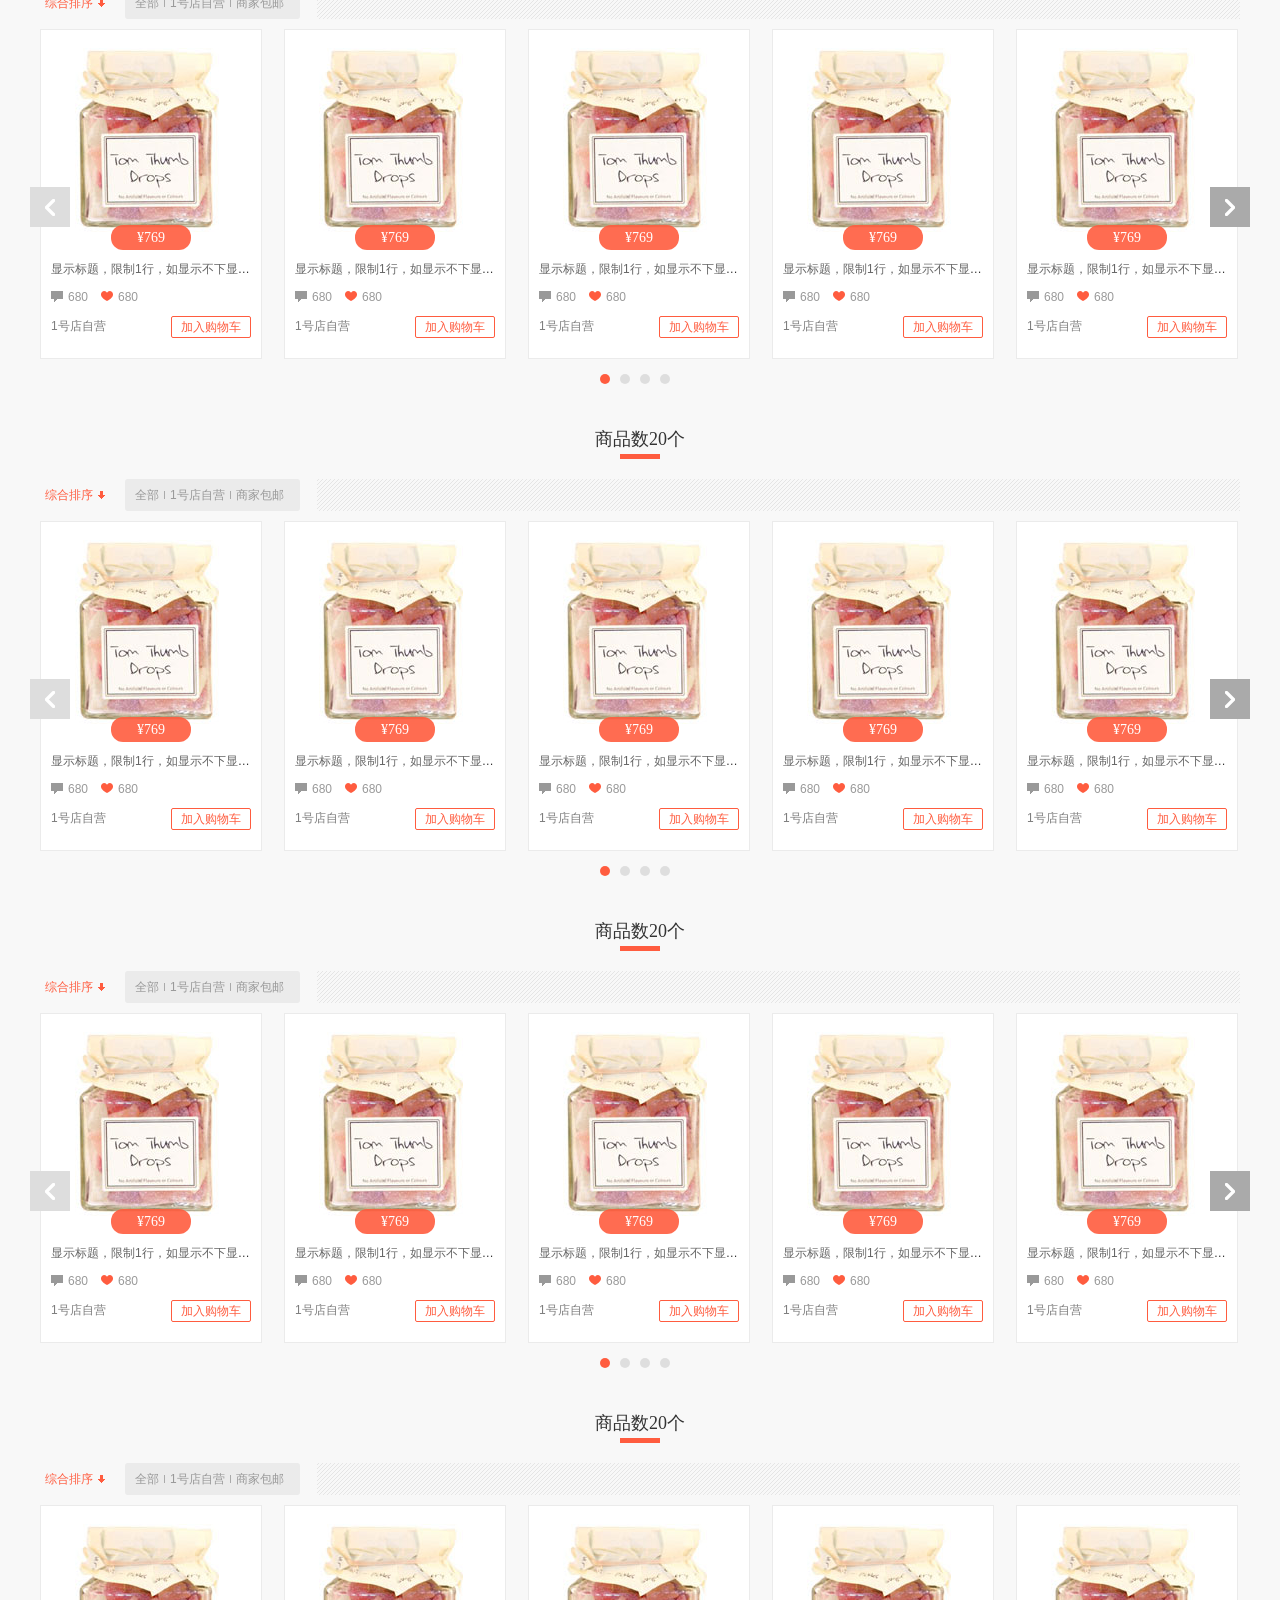
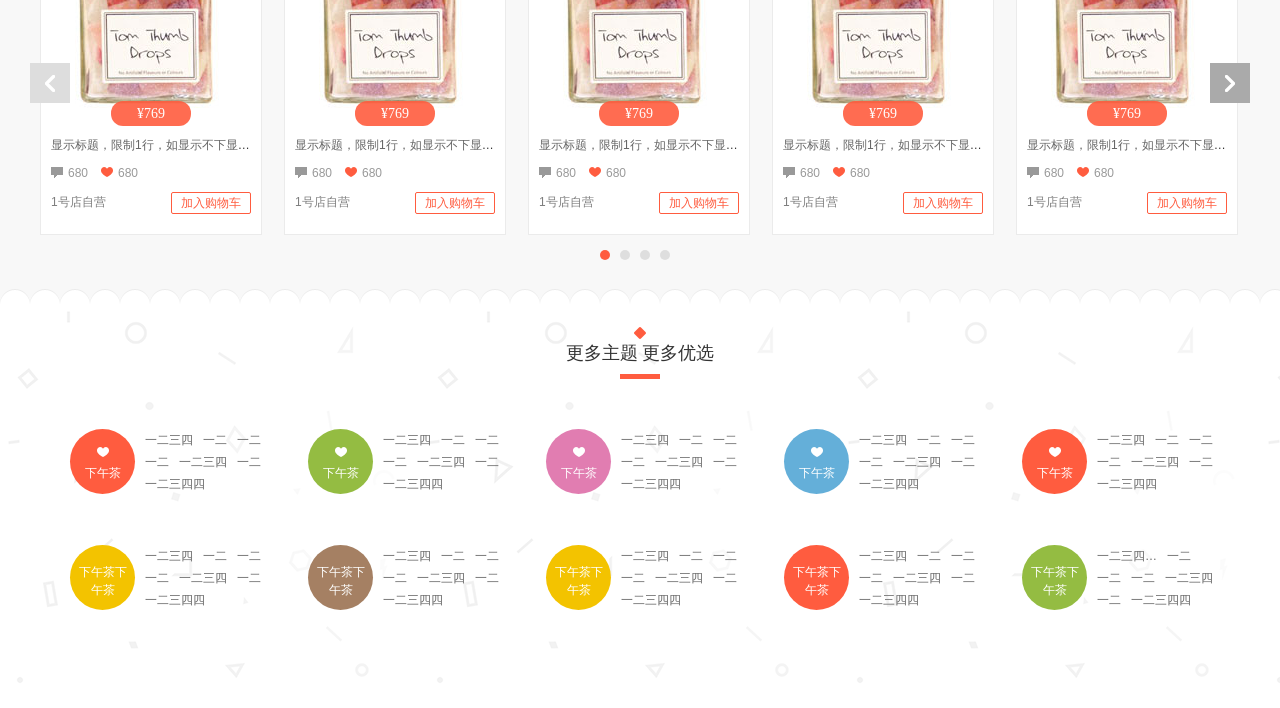
==== commit f447dd0e: "jq 支持 版本 1.42. 及 早前版本备份" ====
--- a/index.html
+++ b/index.html
@@ -5,6 +5,9 @@
         <title></title>
         <link type="text/css" href="style/base.css" rel="stylesheet" />
         <link type="text/css" href="style/index.css" rel="stylesheet" />
+        <!--[if lte IE 9]>
+            <link rel="stylesheet" href="style/indexIE9.css" />
+        <![endif]-->
         <!--[if lte IE 8]>
             <link rel="stylesheet" href="style/indexIE.css" />
         <![endif]-->
@@ -41,8 +44,8 @@
                     </div>
                 </div>
             </div>
-            <div class="scenarized-shop-col" data-col="十一个商品">
-                <h2 class="shop-col-title">十一个商品</h2>
+            <div class="scenarized-shop-col" data-col="加载">
+                <h2 class="shop-col-title">加载</h2>
                 <div class="shop-col-filter">
                     <div class="clearfix col-filter-box">
                         <div class="J_select filter-box-list">
@@ -66,267 +69,135 @@
                     <a href="javascript:;" class="slider-right" data-locations=""><i class="img-sprite"></i></a>
                     <div class="shop-col-slider" data-maxs="5" data-mins="4">
                         <ul class="clearfix slider-list">
-                            <li class="list-pro">
-                                <div class="pro-img">
-                                    <a href="javascript:;" title="显示标题">
-                                        <img src="img/pro-img.jpg" alt="显示标题" width="200px" height="200px" />
-                                    </a>
-                                    <em class="pro-price">¥769</em>
-                                </div>
-                                <h6 class="t-overflow pro-name">
-                                    <a href="javascript:;" title="显示标题">显示标题，限制1行，如显示不下</a>
-                                </h6>
-                                <div class="clearfix pro-d1">
-                                    <a class="pro-comm" href="javascript:;" title="">
-                                        <i class="img-sprite icon-comm"></i>680
-                                    </a>
-                                    <a class="pro-fav" href="javascript:;" title="">
-                                        <i class="img-sprite icon-fav"></i>680
-                                    </a>
-                                </div>
-                                <div class="clearfix  pro-d2">
-                                    <a class="t-overflow pro-store" href="javascript:;" title="">1号店自营</a>
-                                    <a class="add-cart" href="javascript:;" title="">加入购物车</a>
-                                </div>
-                            </li>
-                            <li class="list-pro">
-                                <div class="pro-img">
-                                    <a href="javascript:;" title="显示标题">
-                                        <img src="img/pro-img.jpg" alt="显示标题" width="200px" height="200px" />
-                                    </a>
-                                    <em class="pro-price">¥769</em>
-                                </div>
-                                <h6 class="t-overflow pro-name">
-                                    <a href="javascript:;" title="显示标题">显示标题，限制1行，如显示不下</a>
-                                </h6>
-                                <div class="clearfix pro-d1">
-                                    <a class="pro-comm" href="javascript:;" title="">
-                                        <i class="img-sprite icon-comm"></i>680
-                                    </a>
-                                    <a class="pro-fav" href="javascript:;" title="">
-                                        <i class="img-sprite icon-fav"></i>680
-                                    </a>
-                                </div>
-                                <div class="clearfix  pro-d2">
-                                    <a class="t-overflow pro-store" href="javascript:;" title="">1号店自营</a>
-                                    <a class="add-cart" href="javascript:;" title="">加入购物车</a>
-                                </div>
-                            </li>
-                            <li class="list-pro">
-                                <div class="pro-img">
-                                    <a href="javascript:;" title="显示标题">
-                                        <img src="img/pro-img.jpg" alt="显示标题" width="200px" height="200px" />
-                                    </a>
-                                    <em class="pro-price">¥769</em>
-                                </div>
-                                <h6 class="t-overflow pro-name">
-                                    <a href="javascript:;" title="显示标题">显示标题，限制1行，如显示不下</a>
-                                </h6>
-                                <div class="clearfix pro-d1">
-                                    <a class="pro-comm" href="javascript:;" title="">
-                                        <i class="img-sprite icon-comm"></i>680
-                                    </a>
-                                    <a class="pro-fav" href="javascript:;" title="">
-                                        <i class="img-sprite icon-fav"></i>680
-                                    </a>
-                                </div>
-                                <div class="clearfix  pro-d2">
-                                    <a class="t-overflow pro-store" href="javascript:;" title="">1号店自营</a>
-                                    <a class="add-cart" href="javascript:;" title="">加入购物车</a>
-                                </div>
-                            </li>
-                            <li class="list-pro">
-                                <div class="pro-img">
-                                    <a href="javascript:;" title="显示标题">
-                                        <img src="img/pro-img.jpg" alt="显示标题" width="200px" height="200px" />
-                                    </a>
-                                    <em class="pro-price">¥769</em>
-                                </div>
-                                <h6 class="t-overflow pro-name">
-                                    <a href="javascript:;" title="显示标题">显示标题，限制1行，如显示不下</a>
-                                </h6>
-                                <div class="clearfix pro-d1">
-                                    <a class="pro-comm" href="javascript:;" title="">
-                                        <i class="img-sprite icon-comm"></i>680
-                                    </a>
-                                    <a class="pro-fav" href="javascript:;" title="">
-                                        <i class="img-sprite icon-fav"></i>680
-                                    </a>
-                                </div>
-                                <div class="clearfix  pro-d2">
-                                    <a class="t-overflow pro-store" href="javascript:;" title="">1号店自营</a>
-                                    <a class="add-cart" href="javascript:;" title="">加入购物车</a>
-                                </div>
-                            </li>
-                            <li class="list-pro">
-                                <div class="pro-img">
-                                    <a href="javascript:;" title="显示标题">
-                                        <img src="img/pro-img.jpg" alt="显示标题" width="200px" height="200px" />
-                                    </a>
-                                    <em class="pro-price">¥769</em>
-                                </div>
-                                <h6 class="t-overflow pro-name">
-                                    <a href="javascript:;" title="显示标题">显示标题，限制1行，如显示不下</a>
-                                </h6>
-                                <div class="clearfix pro-d1">
-                                    <a class="pro-comm" href="javascript:;" title="">
-                                        <i class="img-sprite icon-comm"></i>680
-                                    </a>
-                                    <a class="pro-fav" href="javascript:;" title="">
-                                        <i class="img-sprite icon-fav"></i>680
-                                    </a>
-                                </div>
-                                <div class="clearfix  pro-d2">
-                                    <a class="t-overflow pro-store" href="javascript:;" title="">1号店自营</a>
-                                    <a class="add-cart" href="javascript:;" title="">加入购物车</a>
-                                </div>
-                            </li>
-                            <li class="list-pro">
-                                <div class="pro-img">
-                                    <a href="javascript:;" title="显示标题">
-                                        <img src="img/pro-img.jpg" alt="显示标题" width="200px" height="200px" />
-                                    </a>
-                                    <em class="pro-price">¥769</em>
-                                </div>
-                                <h6 class="t-overflow pro-name">
-                                    <a href="javascript:;" title="显示标题">显示标题，限制1行，如显示不下</a>
-                                </h6>
-                                <div class="clearfix pro-d1">
-                                    <a class="pro-comm" href="javascript:;" title="">
-                                        <i class="img-sprite icon-comm"></i>680
-                                    </a>
-                                    <a class="pro-fav" href="javascript:;" title="">
-                                        <i class="img-sprite icon-fav"></i>680
-                                    </a>
-                                </div>
-                                <div class="clearfix  pro-d2">
-                                    <a class="t-overflow pro-store" href="javascript:;" title="">1号店自营</a>
-                                    <a class="add-cart" href="javascript:;" title="">加入购物车</a>
-                                </div>
-                            </li>
-
-                            <li class="list-pro">
-                                <div class="pro-img">
-                                    <a href="javascript:;" title="显示标题">
-                                        <img src="img/pro-img.jpg" alt="显示标题" width="200px" height="200px" />
-                                    </a>
-                                    <em class="pro-price">¥769</em>
-                                </div>
-                                <h6 class="t-overflow pro-name">
-                                    <a href="javascript:;" title="显示标题">显示标题，限制1行，如显示不下</a>
-                                </h6>
-                                <div class="clearfix pro-d1">
-                                    <a class="pro-comm" href="javascript:;" title="">
-                                        <i class="img-sprite icon-comm"></i>680
-                                    </a>
-                                    <a class="pro-fav" href="javascript:;" title="">
-                                        <i class="img-sprite icon-fav"></i>680
-                                    </a>
-                                </div>
-                                <div class="clearfix  pro-d2">
-                                    <a class="t-overflow pro-store" href="javascript:;" title="">1号店自营</a>
-                                    <a class="add-cart" href="javascript:;" title="">加入购物车</a>
-                                </div>
-                            </li>
-                            <li class="list-pro">
-                                <div class="pro-img">
-                                    <a href="javascript:;" title="显示标题">
-                                        <img src="img/pro-img.jpg" alt="显示标题" width="200px" height="200px" />
-                                    </a>
-                                    <em class="pro-price">¥769</em>
-                                </div>
-                                <h6 class="t-overflow pro-name">
-                                    <a href="javascript:;" title="显示标题">显示标题，限制1行，如显示不下</a>
-                                </h6>
-                                <div class="clearfix pro-d1">
-                                    <a class="pro-comm" href="javascript:;" title="">
-                                        <i class="img-sprite icon-comm"></i>680
-                                    </a>
-                                    <a class="pro-fav" href="javascript:;" title="">
-                                        <i class="img-sprite icon-fav"></i>680
-                                    </a>
-                                </div>
-                                <div class="clearfix  pro-d2">
-                                    <a class="t-overflow pro-store" href="javascript:;" title="">1号店自营</a>
-                                    <a class="add-cart" href="javascript:;" title="">加入购物车</a>
-                                </div>
-                            </li>
-                            <li class="list-pro">
-                                <div class="pro-img">
-                                    <a href="javascript:;" title="显示标题">
-                                        <img src="img/pro-img.jpg" alt="显示标题" width="200px" height="200px" />
-                                    </a>
-                                    <em class="pro-price">¥769</em>
-                                </div>
-                                <h6 class="t-overflow pro-name">
-                                    <a href="javascript:;" title="显示标题">显示标题，限制1行，如显示不下</a>
-                                </h6>
-                                <div class="clearfix pro-d1">
-                                    <a class="pro-comm" href="javascript:;" title="">
-                                        <i class="img-sprite icon-comm"></i>680
-                                    </a>
-                                    <a class="pro-fav" href="javascript:;" title="">
-                                        <i class="img-sprite icon-fav"></i>680
-                                    </a>
-                                </div>
-                                <div class="clearfix  pro-d2">
-                                    <a class="t-overflow pro-store" href="javascript:;" title="">1号店自营</a>
-                                    <a class="add-cart" href="javascript:;" title="">加入购物车</a>
-                                </div>
-                            </li>
-                            <li class="list-pro">
-                                <div class="pro-img">
-                                    <a href="javascript:;" title="显示标题">
-                                        <img src="img/pro-img.jpg" alt="显示标题" width="200px" height="200px" />
-                                    </a>
-                                    <em class="pro-price">¥769</em>
-                                </div>
-                                <h6 class="t-overflow pro-name">
-                                    <a href="javascript:;" title="显示标题">显示标题，限制1行，如显示不下</a>
-                                </h6>
-                                <div class="clearfix pro-d1">
-                                    <a class="pro-comm" href="javascript:;" title="">
-                                        <i class="img-sprite icon-comm"></i>680
-                                    </a>
-                                    <a class="pro-fav" href="javascript:;" title="">
-                                        <i class="img-sprite icon-fav"></i>680
-                                    </a>
-                                </div>
-                                <div class="clearfix  pro-d2">
-                                    <a class="t-overflow pro-store" href="javascript:;" title="">1号店自营</a>
-                                    <a class="add-cart" href="javascript:;" title="">加入购物车</a>
-                                </div>
-                            </li>
-                            <li class="list-pro">
-                                <div class="pro-img">
-                                    <a href="javascript:;" title="显示标题">
-                                        <img src="img/pro-img.jpg" alt="显示标题" width="200px" height="200px" />
-                                    </a>
-                                    <em class="pro-price">¥769</em>
-                                </div>
-                                <h6 class="t-overflow pro-name">
-                                    <a href="javascript:;" title="显示标题">显示标题，限制1行，如显示不下</a>
-                                </h6>
-                                <div class="clearfix pro-d1">
-                                    <a class="pro-comm" href="javascript:;" title="">
-                                        <i class="img-sprite icon-comm"></i>680
-                                    </a>
-                                    <a class="pro-fav" href="javascript:;" title="">
-                                        <i class="img-sprite icon-fav"></i>680
-                                    </a>
-                                </div>
-                                <div class="clearfix  pro-d2">
-                                    <a class="t-overflow pro-store" href="javascript:;" title="">1号店自营</a>
-                                    <a class="add-cart" href="javascript:;" title="">加入购物车</a>
-                                </div>
-                            </li>
                         </ul>
                     </div>
+                    <div class="shop-col-unstore">
+                        <i class="img-sprite icon-warn"></i>
+                        <p class="unstore-text">抱歉该品类暂无搜索结果，请稍候再试！</p>
+                    </div>
+                    <div class="loading" style="display:block"></div>
                     <ul class="clearfix slider-trigger"></ul>
                 </div>
             </div>
-            <div class="scenarized-shop-col" data-col="二十个商品">
-                <h2 class="shop-col-title">20个商品</h2>
+            <div class="scenarized-shop-col" data-col="无商品">
+                <h2 class="shop-col-title">无商品</h2>
+                <div class="shop-col-filter">
+                    <div class="clearfix col-filter-box">
+                        <div class="J_select filter-box-list">
+                            <div class="box-list-p"><p class="down">综合排序<i class="img-sprite icon-arr"></i></p></div>
+                            <ul class="box-list-ul">
+                                <li><p class="down">综合排序<i class="img-sprite icon-arr"></i></p></li>
+                                <li><p class="down">销售量<i class="img-sprite icon-arr"></i></p></li>
+                                <li><p class="down">评论<i class="img-sprite icon-arr"></i></p></li>
+                                <li><p class="down">价格<i class="img-sprite icon-arr"></i></p></li>
+                            </ul>
+                        </div>
+                        <div class="clearfix filter-box-type">
+                            <a href="javascript:;" class="cur">全部</a><span></span>
+                            <a href="javascript:;">1号店自营</a><span></span>
+                            <a href="javascript:;">商家包邮</a>
+                        </div>
+                    </div>
+                </div>
+                <div class="shop-col-list">
+                    <a href="javascript:;" class="slider-left"><i class="img-sprite"></i></a>
+                    <a href="javascript:;" class="slider-right" data-locations=""><i class="img-sprite"></i></a>
+                    <div class="shop-col-slider" data-maxs="5" data-mins="4">
+                        <ul class="clearfix slider-list">
+                        </ul>
+                    </div>
+                    <div class="shop-col-unstore">
+                        <i class="img-sprite icon-warn"></i>
+                        <p class="unstore-text">抱歉该品类暂无搜索结果，请稍候再试！</p>
+                    </div>
+                    <div class="loading"></div>
+                    <ul class="clearfix slider-trigger"></ul>
+                </div>
+            </div>
+            <div class="scenarized-shop-col" data-col="商品数少于5个">
+                <h2 class="shop-col-title">商品数少于5个</h2>
+                <div class="shop-col-filter">
+                    <div class="clearfix col-filter-box">
+                        <div class="J_select filter-box-list">
+                            <div class="box-list-p"><p class="down">综合排序<i class="img-sprite icon-arr"></i></p></div>
+                            <ul class="box-list-ul">
+                                <li><p class="down">综合排序<i class="img-sprite icon-arr"></i></p></li>
+                                <li><p class="down">销售量<i class="img-sprite icon-arr"></i></p></li>
+                                <li><p class="down">评论<i class="img-sprite icon-arr"></i></p></li>
+                                <li><p class="down">价格<i class="img-sprite icon-arr"></i></p></li>
+                            </ul>
+                        </div>
+                        <div class="clearfix filter-box-type">
+                            <a href="javascript:;">全部</a><span></span>
+                            <a href="javascript:;">1号店自营</a><span></span>
+                            <a href="javascript:;">商家包邮</a>
+                        </div>
+                    </div>
+                </div>
+                <div class="shop-col-list">
+                    <a href="javascript:;" class="slider-left"><i class="img-sprite"></i></a>
+                    <a href="javascript:;" class="slider-right" data-locations=""><i class="img-sprite"></i></a>
+                    <div class="shop-col-slider" data-maxs="5" data-mins="4">
+                        <ul class="clearfix slider-list">
+                            <li class="list-pro">
+                                <div class="pro-info">
+                                    <div class="pro-img">
+                                        <a href="javascript:;" title="显示标题">
+                                            <img src="img/pro-img.jpg" alt="显示标题" width="200px" height="200px" />
+                                        </a>
+                                        <em class="pro-price">¥769</em>
+                                    </div>
+                                    <h6 class="t-overflow pro-name">
+                                        <a href="javascript:;" title="显示标题">显示标题，限制1行，如显示不下显示标题，限制1行，如显示不下</a>
+                                    </h6>
+                                </div>
+                                <div class="clearfix pro-d1">
+                                    <a class="pro-comm" href="javascript:;" title="">
+                                        <i class="img-sprite icon-comm"></i>680
+                                    </a>
+                                    <a class="pro-fav" href="javascript:;" title="">
+                                        <i class="img-sprite icon-fav"></i>680
+                                    </a>
+                                </div>
+                                <div class="clearfix  pro-d2">
+                                    <a class="t-overflow pro-store" href="javascript:;" title="">1号店自营</a>
+                                    <a class="add-cart" href="javascript:;" title="">加入购物车</a>
+                                </div>
+                            </li>
+                            <li class="list-pro">
+                                <div class="pro-info">
+                                    <div class="pro-img">
+                                        <a href="javascript:;" title="显示标题">
+                                            <img src="img/pro-img.jpg" alt="显示标题" width="200px" height="200px" />
+                                        </a>
+                                        <em class="pro-price">¥769</em>
+                                    </div>
+                                    <h6 class="t-overflow pro-name">
+                                        <a href="javascript:;" title="显示标题">显示标题，限制1行，如显示不下显示标题，限制1行，如显示不下</a>
+                                    </h6>
+                                </div>
+                                <div class="clearfix pro-d1">
+                                    <a class="pro-comm" href="javascript:;" title="">
+                                        <i class="img-sprite icon-comm"></i>680
+                                    </a>
+                                    <a class="pro-fav" href="javascript:;" title="">
+                                        <i class="img-sprite icon-fav"></i>680
+                                    </a>
+                                </div>
+                                <div class="clearfix  pro-d2">
+                                    <a class="t-overflow pro-store" href="javascript:;" title="">1号店自营</a>
+                                    <!-- <a class="add-cart" href="javascript:;" title="">加入购物车</a> -->
+                                    <a class="unstore" href="javascript:;" title="">暂时无货</a>
+                                </div>
+                            </li>
+                        </ul>
+                    </div>
+                    <div class="loading"></div>
+                    <ul class="clearfix slider-trigger"></ul>
+                </div>
+            </div>
+            <div class="scenarized-shop-col" data-col="商品数多于5个">
+                <h2 class="shop-col-title">商品数多于5个</h2>
                 <div class="shop-col-filter">
                     <div class="clearfix col-filter-box">
                         <div class="J_select filter-box-list">
@@ -351,452 +222,292 @@
                     <div class="shop-col-slider" data-maxs="5" data-mins="4">
                         <ul class="clearfix slider-list">
                             <li class="list-pro">
-                                <div class="pro-img">
-                                    <a href="javascript:;" title="显示标题">
-                                        <img src="img/pro-img.jpg" alt="显示标题" width="200px" height="200px" />
-                                    </a>
-                                    <em class="pro-price">¥769</em>
-                                </div>
-                                <h6 class="t-overflow pro-name">
-                                    <a href="javascript:;" title="显示标题">显示标题，限制1行，如显示不下</a>
-                                </h6>
-                                <div class="clearfix pro-d1">
-                                    <a class="pro-comm" href="javascript:;" title="">
-                                        <i class="img-sprite icon-comm"></i>680
-                                    </a>
-                                    <a class="pro-fav" href="javascript:;" title="">
-                                        <i class="img-sprite icon-fav"></i>680
-                                    </a>
-                                </div>
-                                <div class="clearfix  pro-d2">
-                                    <a class="t-overflow pro-store" href="javascript:;" title="">1号店自营</a>
-                                    <a class="add-cart" href="javascript:;" title="">加入购物车</a>
-                                </div>
-                            </li>
-                            <li class="list-pro">
-                                <div class="pro-img">
-                                    <a href="javascript:;" title="显示标题">
-                                        <img src="img/pro-img.jpg" alt="显示标题" width="200px" height="200px" />
-                                    </a>
-                                    <em class="pro-price">¥769</em>
-                                </div>
-                                <h6 class="t-overflow pro-name">
-                                    <a href="javascript:;" title="显示标题">显示标题，限制1行，如显示不下</a>
-                                </h6>
-                                <div class="clearfix pro-d1">
-                                    <a class="pro-comm" href="javascript:;" title="">
-                                        <i class="img-sprite icon-comm"></i>680
-                                    </a>
-                                    <a class="pro-fav" href="javascript:;" title="">
-                                        <i class="img-sprite icon-fav"></i>680
-                                    </a>
-                                </div>
-                                <div class="clearfix  pro-d2">
-                                    <a class="t-overflow pro-store" href="javascript:;" title="">1号店自营</a>
-                                    <a class="add-cart" href="javascript:;" title="">加入购物车</a>
-                                </div>
-                            </li>
-                            <li class="list-pro">
-                                <div class="pro-img">
-                                    <a href="javascript:;" title="显示标题">
-                                        <img src="img/pro-img.jpg" alt="显示标题" width="200px" height="200px" />
-                                    </a>
-                                    <em class="pro-price">¥769</em>
-                                </div>
-                                <h6 class="t-overflow pro-name">
-                                    <a href="javascript:;" title="显示标题">显示标题，限制1行，如显示不下</a>
-                                </h6>
-                                <div class="clearfix pro-d1">
-                                    <a class="pro-comm" href="javascript:;" title="">
-                                        <i class="img-sprite icon-comm"></i>680
-                                    </a>
-                                    <a class="pro-fav" href="javascript:;" title="">
-                                        <i class="img-sprite icon-fav"></i>680
-                                    </a>
-                                </div>
-                                <div class="clearfix  pro-d2">
-                                    <a class="t-overflow pro-store" href="javascript:;" title="">1号店自营</a>
-                                    <a class="add-cart" href="javascript:;" title="">加入购物车</a>
-                                </div>
-                            </li>
-                            <li class="list-pro">
-                                <div class="pro-img">
-                                    <a href="javascript:;" title="显示标题">
-                                        <img src="img/pro-img.jpg" alt="显示标题" width="200px" height="200px" />
-                                    </a>
-                                    <em class="pro-price">¥769</em>
-                                </div>
-                                <h6 class="t-overflow pro-name">
-                                    <a href="javascript:;" title="显示标题">显示标题，限制1行，如显示不下</a>
-                                </h6>
-                                <div class="clearfix pro-d1">
-                                    <a class="pro-comm" href="javascript:;" title="">
-                                        <i class="img-sprite icon-comm"></i>680
-                                    </a>
-                                    <a class="pro-fav" href="javascript:;" title="">
-                                        <i class="img-sprite icon-fav"></i>680
-                                    </a>
-                                </div>
-                                <div class="clearfix  pro-d2">
-                                    <a class="t-overflow pro-store" href="javascript:;" title="">1号店自营</a>
-                                    <a class="add-cart" href="javascript:;" title="">加入购物车</a>
-                                </div>
-                            </li>
-                            <li class="list-pro">
-                                <div class="pro-img">
-                                    <a href="javascript:;" title="显示标题">
-                                        <img src="img/pro-img.jpg" alt="显示标题" width="200px" height="200px" />
-                                    </a>
-                                    <em class="pro-price">¥769</em>
-                                </div>
-                                <h6 class="t-overflow pro-name">
-                                    <a href="javascript:;" title="显示标题">显示标题，限制1行，如显示不下</a>
-                                </h6>
-                                <div class="clearfix pro-d1">
-                                    <a class="pro-comm" href="javascript:;" title="">
-                                        <i class="img-sprite icon-comm"></i>680
-                                    </a>
-                                    <a class="pro-fav" href="javascript:;" title="">
-                                        <i class="img-sprite icon-fav"></i>680
-                                    </a>
-                                </div>
-                                <div class="clearfix  pro-d2">
-                                    <a class="t-overflow pro-store" href="javascript:;" title="">1号店自营</a>
-                                    <a class="add-cart" href="javascript:;" title="">加入购物车</a>
-                                </div>
-                            </li>
-                            <li class="list-pro">
-                                <div class="pro-img">
-                                    <a href="javascript:;" title="显示标题">
-                                        <img src="img/pro-img.jpg" alt="显示标题" width="200px" height="200px" />
-                                    </a>
-                                    <em class="pro-price">¥769</em>
-                                </div>
-                                <h6 class="t-overflow pro-name">
-                                    <a href="javascript:;" title="显示标题">显示标题，限制1行，如显示不下</a>
-                                </h6>
-                                <div class="clearfix pro-d1">
-                                    <a class="pro-comm" href="javascript:;" title="">
-                                        <i class="img-sprite icon-comm"></i>680
-                                    </a>
-                                    <a class="pro-fav" href="javascript:;" title="">
-                                        <i class="img-sprite icon-fav"></i>680
-                                    </a>
-                                </div>
-                                <div class="clearfix  pro-d2">
-                                    <a class="t-overflow pro-store" href="javascript:;" title="">1号店自营</a>
-                                    <a class="add-cart" href="javascript:;" title="">加入购物车</a>
-                                </div>
-                            </li>
-                            <li class="list-pro">
-                                <div class="pro-img">
-                                    <a href="javascript:;" title="显示标题">
-                                        <img src="img/pro-img.jpg" alt="显示标题" width="200px" height="200px" />
-                                    </a>
-                                    <em class="pro-price">¥769</em>
-                                </div>
-                                <h6 class="t-overflow pro-name">
-                                    <a href="javascript:;" title="显示标题">显示标题，限制1行，如显示不下</a>
-                                </h6>
-                                <div class="clearfix pro-d1">
-                                    <a class="pro-comm" href="javascript:;" title="">
-                                        <i class="img-sprite icon-comm"></i>680
-                                    </a>
-                                    <a class="pro-fav" href="javascript:;" title="">
-                                        <i class="img-sprite icon-fav"></i>680
-                                    </a>
-                                </div>
-                                <div class="clearfix  pro-d2">
-                                    <a class="t-overflow pro-store" href="javascript:;" title="">1号店自营</a>
-                                    <a class="add-cart" href="javascript:;" title="">加入购物车</a>
-                                </div>
-                            </li>
-                            <li class="list-pro">
-                                <div class="pro-img">
-                                    <a href="javascript:;" title="显示标题">
-                                        <img src="img/pro-img.jpg" alt="显示标题" width="200px" height="200px" />
-                                    </a>
-                                    <em class="pro-price">¥769</em>
-                                </div>
-                                <h6 class="t-overflow pro-name">
-                                    <a href="javascript:;" title="显示标题">显示标题，限制1行，如显示不下</a>
-                                </h6>
-                                <div class="clearfix pro-d1">
-                                    <a class="pro-comm" href="javascript:;" title="">
-                                        <i class="img-sprite icon-comm"></i>680
-                                    </a>
-                                    <a class="pro-fav" href="javascript:;" title="">
-                                        <i class="img-sprite icon-fav"></i>680
-                                    </a>
-                                </div>
-                                <div class="clearfix  pro-d2">
-                                    <a class="t-overflow pro-store" href="javascript:;" title="">1号店自营</a>
-                                    <a class="add-cart" href="javascript:;" title="">加入购物车</a>
-                                </div>
-                            </li>
-                            <li class="list-pro">
-                                <div class="pro-img">
-                                    <a href="javascript:;" title="显示标题">
-                                        <img src="img/pro-img.jpg" alt="显示标题" width="200px" height="200px" />
-                                    </a>
-                                    <em class="pro-price">¥769</em>
-                                </div>
-                                <h6 class="t-overflow pro-name">
-                                    <a href="javascript:;" title="显示标题">显示标题，限制1行，如显示不下</a>
-                                </h6>
-                                <div class="clearfix pro-d1">
-                                    <a class="pro-comm" href="javascript:;" title="">
-                                        <i class="img-sprite icon-comm"></i>680
-                                    </a>
-                                    <a class="pro-fav" href="javascript:;" title="">
-                                        <i class="img-sprite icon-fav"></i>680
-                                    </a>
-                                </div>
-                                <div class="clearfix  pro-d2">
-                                    <a class="t-overflow pro-store" href="javascript:;" title="">1号店自营</a>
-                                    <a class="add-cart" href="javascript:;" title="">加入购物车</a>
-                                </div>
-                            </li>
-                            <li class="list-pro">
-                                <div class="pro-img">
-                                    <a href="javascript:;" title="显示标题">
-                                        <img src="img/pro-img.jpg" alt="显示标题" width="200px" height="200px" />
-                                    </a>
-                                    <em class="pro-price">¥769</em>
-                                </div>
-                                <h6 class="t-overflow pro-name">
-                                    <a href="javascript:;" title="显示标题">显示标题，限制1行，如显示不下</a>
-                                </h6>
-                                <div class="clearfix pro-d1">
-                                    <a class="pro-comm" href="javascript:;" title="">
-                                        <i class="img-sprite icon-comm"></i>680
-                                    </a>
-                                    <a class="pro-fav" href="javascript:;" title="">
-                                        <i class="img-sprite icon-fav"></i>680
-                                    </a>
-                                </div>
-                                <div class="clearfix  pro-d2">
-                                    <a class="t-overflow pro-store" href="javascript:;" title="">1号店自营</a>
-                                    <a class="add-cart" href="javascript:;" title="">加入购物车</a>
-                                </div>
-                            </li>
-                            <li class="list-pro">
-                                <div class="pro-img">
-                                    <a href="javascript:;" title="显示标题">
-                                        <img src="img/pro-img.jpg" alt="显示标题" width="200px" height="200px" />
-                                    </a>
-                                    <em class="pro-price">¥769</em>
-                                </div>
-                                <h6 class="t-overflow pro-name">
-                                    <a href="javascript:;" title="显示标题">显示标题，限制1行，如显示不下</a>
-                                </h6>
-                                <div class="clearfix pro-d1">
-                                    <a class="pro-comm" href="javascript:;" title="">
-                                        <i class="img-sprite icon-comm"></i>680
-                                    </a>
-                                    <a class="pro-fav" href="javascript:;" title="">
-                                        <i class="img-sprite icon-fav"></i>680
-                                    </a>
-                                </div>
-                                <div class="clearfix  pro-d2">
-                                    <a class="t-overflow pro-store" href="javascript:;" title="">1号店自营</a>
-                                    <a class="add-cart" href="javascript:;" title="">加入购物车</a>
-                                </div>
-                            </li>
-                            <li class="list-pro">
-                                <div class="pro-img">
-                                    <a href="javascript:;" title="显示标题">
-                                        <img src="img/pro-img.jpg" alt="显示标题" width="200px" height="200px" />
-                                    </a>
-                                    <em class="pro-price">¥769</em>
-                                </div>
-                                <h6 class="t-overflow pro-name">
-                                    <a href="javascript:;" title="显示标题">显示标题，限制1行，如显示不下</a>
-                                </h6>
-                                <div class="clearfix pro-d1">
-                                    <a class="pro-comm" href="javascript:;" title="">
-                                        <i class="img-sprite icon-comm"></i>680
-                                    </a>
-                                    <a class="pro-fav" href="javascript:;" title="">
-                                        <i class="img-sprite icon-fav"></i>680
-                                    </a>
-                                </div>
-                                <div class="clearfix  pro-d2">
-                                    <a class="t-overflow pro-store" href="javascript:;" title="">1号店自营</a>
-                                    <a class="add-cart" href="javascript:;" title="">加入购物车</a>
-                                </div>
-                            </li>
-                            <li class="list-pro">
-                                <div class="pro-img">
-                                    <a href="javascript:;" title="显示标题">
-                                        <img src="img/pro-img.jpg" alt="显示标题" width="200px" height="200px" />
-                                    </a>
-                                    <em class="pro-price">¥769</em>
-                                </div>
-                                <h6 class="t-overflow pro-name">
-                                    <a href="javascript:;" title="显示标题">显示标题，限制1行，如显示不下</a>
-                                </h6>
-                                <div class="clearfix pro-d1">
-                                    <a class="pro-comm" href="javascript:;" title="">
-                                        <i class="img-sprite icon-comm"></i>680
-                                    </a>
-                                    <a class="pro-fav" href="javascript:;" title="">
-                                        <i class="img-sprite icon-fav"></i>680
-                                    </a>
-                                </div>
-                                <div class="clearfix  pro-d2">
-                                    <a class="t-overflow pro-store" href="javascript:;" title="">1号店自营</a>
-                                    <a class="add-cart" href="javascript:;" title="">加入购物车</a>
-                                </div>
-                            </li>
-                            <li class="list-pro">
-                                <div class="pro-img">
-                                    <a href="javascript:;" title="显示标题">
-                                        <img src="img/pro-img.jpg" alt="显示标题" width="200px" height="200px" />
-                                    </a>
-                                    <em class="pro-price">¥769</em>
-                                </div>
-                                <h6 class="t-overflow pro-name">
-                                    <a href="javascript:;" title="显示标题">显示标题，限制1行，如显示不下</a>
-                                </h6>
-                                <div class="clearfix pro-d1">
-                                    <a class="pro-comm" href="javascript:;" title="">
-                                        <i class="img-sprite icon-comm"></i>680
-                                    </a>
-                                    <a class="pro-fav" href="javascript:;" title="">
-                                        <i class="img-sprite icon-fav"></i>680
-                                    </a>
-                                </div>
-                                <div class="clearfix  pro-d2">
-                                    <a class="t-overflow pro-store" href="javascript:;" title="">1号店自营</a>
-                                    <a class="add-cart" href="javascript:;" title="">加入购物车</a>
-                                </div>
-                            </li>
-                            <li class="list-pro">
-                                <div class="pro-img">
-                                    <a href="javascript:;" title="显示标题">
-                                        <img src="img/pro-img.jpg" alt="显示标题" width="200px" height="200px" />
-                                    </a>
-                                    <em class="pro-price">¥769</em>
-                                </div>
-                                <h6 class="t-overflow pro-name">
-                                    <a href="javascript:;" title="显示标题">显示标题，限制1行，如显示不下</a>
-                                </h6>
-                                <div class="clearfix pro-d1">
-                                    <a class="pro-comm" href="javascript:;" title="">
-                                        <i class="img-sprite icon-comm"></i>680
-                                    </a>
-                                    <a class="pro-fav" href="javascript:;" title="">
-                                        <i class="img-sprite icon-fav"></i>680
-                                    </a>
-                                </div>
-                                <div class="clearfix  pro-d2">
-                                    <a class="t-overflow pro-store" href="javascript:;" title="">1号店自营</a>
-                                    <a class="add-cart" href="javascript:;" title="">加入购物车</a>
-                                </div>
-                            </li>
-                            <li class="list-pro">
-                                <div class="pro-img">
-                                    <a href="javascript:;" title="显示标题">
-                                        <img src="img/pro-img.jpg" alt="显示标题" width="200px" height="200px" />
-                                    </a>
-                                    <em class="pro-price">¥769</em>
-                                </div>
-                                <h6 class="t-overflow pro-name">
-                                    <a href="javascript:;" title="显示标题">显示标题，限制1行，如显示不下</a>
-                                </h6>
-                                <div class="clearfix pro-d1">
-                                    <a class="pro-comm" href="javascript:;" title="">
-                                        <i class="img-sprite icon-comm"></i>680
-                                    </a>
-                                    <a class="pro-fav" href="javascript:;" title="">
-                                        <i class="img-sprite icon-fav"></i>680
-                                    </a>
-                                </div>
-                                <div class="clearfix  pro-d2">
-                                    <a class="t-overflow pro-store" href="javascript:;" title="">1号店自营</a>
-                                    <a class="add-cart" href="javascript:;" title="">加入购物车</a>
-                                </div>
-                            </li>
-                            <li class="list-pro">
-                                <div class="pro-img">
-                                    <a href="javascript:;" title="显示标题">
-                                        <img src="img/pro-img.jpg" alt="显示标题" width="200px" height="200px" />
-                                    </a>
-                                    <em class="pro-price">¥769</em>
-                                </div>
-                                <h6 class="t-overflow pro-name">
-                                    <a href="javascript:;" title="显示标题">显示标题，限制1行，如显示不下</a>
-                                </h6>
-                                <div class="clearfix pro-d1">
-                                    <a class="pro-comm" href="javascript:;" title="">
-                                        <i class="img-sprite icon-comm"></i>680
-                                    </a>
-                                    <a class="pro-fav" href="javascript:;" title="">
-                                        <i class="img-sprite icon-fav"></i>680
-                                    </a>
-                                </div>
-                                <div class="clearfix  pro-d2">
-                                    <a class="t-overflow pro-store" href="javascript:;" title="">1号店自营</a>
-                                    <a class="add-cart" href="javascript:;" title="">加入购物车</a>
-                                </div>
-                            </li>
-                            <li class="list-pro">
-                                <div class="pro-img">
-                                    <a href="javascript:;" title="显示标题">
-                                        <img src="img/pro-img.jpg" alt="显示标题" width="200px" height="200px" />
-                                    </a>
-                                    <em class="pro-price">¥769</em>
-                                </div>
-                                <h6 class="t-overflow pro-name">
-                                    <a href="javascript:;" title="显示标题">显示标题，限制1行，如显示不下</a>
-                                </h6>
-                                <div class="clearfix pro-d1">
-                                    <a class="pro-comm" href="javascript:;" title="">
-                                        <i class="img-sprite icon-comm"></i>680
-                                    </a>
-                                    <a class="pro-fav" href="javascript:;" title="">
-                                        <i class="img-sprite icon-fav"></i>680
-                                    </a>
-                                </div>
-                                <div class="clearfix  pro-d2">
-                                    <a class="t-overflow pro-store" href="javascript:;" title="">1号店自营</a>
-                                    <a class="add-cart" href="javascript:;" title="">加入购物车</a>
-                                </div>
-                            </li>
-                            <li class="list-pro">
-                                <div class="pro-img">
-                                    <a href="javascript:;" title="显示标题">
-                                        <img src="img/pro-img.jpg" alt="显示标题" width="200px" height="200px" />
-                                    </a>
-                                    <em class="pro-price">¥769</em>
-                                </div>
-                                <h6 class="t-overflow pro-name">
-                                    <a href="javascript:;" title="显示标题">显示标题，限制1行，如显示不下</a>
-                                </h6>
-                                <div class="clearfix pro-d1">
-                                    <a class="pro-comm" href="javascript:;" title="">
-                                        <i class="img-sprite icon-comm"></i>680
-                                    </a>
-                                    <a class="pro-fav" href="javascript:;" title="">
-                                        <i class="img-sprite icon-fav"></i>680
-                                    </a>
-                                </div>
-                                <div class="clearfix  pro-d2">
-                                    <a class="t-overflow pro-store" href="javascript:;" title="">1号店自营</a>
-                                    <a class="add-cart" href="javascript:;" title="">加入购物车</a>
-                                </div>
-                            </li>
-                            <li class="list-pro">
-                                <div class="pro-img">
-                                    <a href="javascript:;" title="显示标题">
-                                        <img src="img/pro-img.jpg" alt="显示标题" width="200px" height="200px" />
-                                    </a>
-                                    <em class="pro-price">¥769</em>
-                                </div>
-                                <h6 class="t-overflow pro-name">
-                                    <a href="javascript:;" title="显示标题">显示标题，限制1行，如显示不下</a>
-                                </h6>
+                                <div class="pro-info">
+                                    <div class="pro-img">
+                                        <a href="javascript:;" title="显示标题">
+                                            <img src="img/pro-img.jpg" alt="显示标题" width="200px" height="200px" />
+                                        </a>
+                                        <em class="pro-price">¥769</em>
+                                    </div>
+                                    <h6 class="t-overflow pro-name">
+                                        <a href="javascript:;" title="显示标题">显示标题，限制1行，如显示不下显示标题，限制1行，如显示不下</a>
+                                    </h6>
+                                </div>
+                                <div class="clearfix pro-d1">
+                                    <a class="pro-comm" href="javascript:;" title="">
+                                        <i class="img-sprite icon-comm"></i>680
+                                    </a>
+                                    <a class="pro-fav" href="javascript:;" title="">
+                                        <i class="img-sprite icon-fav"></i>680
+                                    </a>
+                                </div>
+                                <div class="clearfix  pro-d2">
+                                    <a class="t-overflow pro-store" href="javascript:;" title="">1号店自营</a>
+                                    <a class="add-cart" href="javascript:;" title="">加入购物车</a>
+                                </div>
+                            </li>
+                            <li class="list-pro">
+                                <div class="pro-info">
+                                    <div class="pro-img">
+                                        <a href="javascript:;" title="显示标题">
+                                            <img src="img/pro-img.jpg" alt="显示标题" width="200px" height="200px" />
+                                        </a>
+                                        <em class="pro-price">¥769</em>
+                                    </div>
+                                    <h6 class="t-overflow pro-name">
+                                        <a href="javascript:;" title="显示标题">显示标题，限制1行，如显示不下显示标题，限制1行，如显示不下</a>
+                                    </h6>
+                                </div>
+                                <div class="clearfix pro-d1">
+                                    <a class="pro-comm" href="javascript:;" title="">
+                                        <i class="img-sprite icon-comm"></i>680
+                                    </a>
+                                    <a class="pro-fav" href="javascript:;" title="">
+                                        <i class="img-sprite icon-fav"></i>680
+                                    </a>
+                                </div>
+                                <div class="clearfix  pro-d2">
+                                    <a class="t-overflow pro-store" href="javascript:;" title="">1号店自营</a>
+                                    <a class="add-cart" href="javascript:;" title="">加入购物车</a>
+                                </div>
+                            </li>
+                            <li class="list-pro">
+                                <div class="pro-info">
+                                    <div class="pro-img">
+                                        <a href="javascript:;" title="显示标题">
+                                            <img src="img/pro-img.jpg" alt="显示标题" width="200px" height="200px" />
+                                        </a>
+                                        <em class="pro-price">¥769</em>
+                                    </div>
+                                    <h6 class="t-overflow pro-name">
+                                        <a href="javascript:;" title="显示标题">显示标题，限制1行，如显示不下显示标题，限制1行，如显示不下</a>
+                                    </h6>
+                                </div>
+                                <div class="clearfix pro-d1">
+                                    <a class="pro-comm" href="javascript:;" title="">
+                                        <i class="img-sprite icon-comm"></i>680
+                                    </a>
+                                    <a class="pro-fav" href="javascript:;" title="">
+                                        <i class="img-sprite icon-fav"></i>680
+                                    </a>
+                                </div>
+                                <div class="clearfix  pro-d2">
+                                    <a class="t-overflow pro-store" href="javascript:;" title="">1号店自营</a>
+                                    <a class="add-cart" href="javascript:;" title="">加入购物车</a>
+                                </div>
+                            </li>
+                            <li class="list-pro">
+                                <div class="pro-info">
+                                    <div class="pro-img">
+                                        <a href="javascript:;" title="显示标题">
+                                            <img src="img/pro-img.jpg" alt="显示标题" width="200px" height="200px" />
+                                        </a>
+                                        <em class="pro-price">¥769</em>
+                                    </div>
+                                    <h6 class="t-overflow pro-name">
+                                        <a href="javascript:;" title="显示标题">显示标题，限制1行，如显示不下显示标题，限制1行，如显示不下</a>
+                                    </h6>
+                                </div>
+                                <div class="clearfix pro-d1">
+                                    <a class="pro-comm" href="javascript:;" title="">
+                                        <i class="img-sprite icon-comm"></i>680
+                                    </a>
+                                    <a class="pro-fav" href="javascript:;" title="">
+                                        <i class="img-sprite icon-fav"></i>680
+                                    </a>
+                                </div>
+                                <div class="clearfix  pro-d2">
+                                    <a class="t-overflow pro-store" href="javascript:;" title="">1号店自营</a>
+                                    <a class="add-cart" href="javascript:;" title="">加入购物车</a>
+                                </div>
+                            </li>
+                            <li class="list-pro">
+                                <div class="pro-info">
+                                    <div class="pro-img">
+                                        <a href="javascript:;" title="显示标题">
+                                            <img src="img/pro-img.jpg" alt="显示标题" width="200px" height="200px" />
+                                        </a>
+                                        <em class="pro-price">¥769</em>
+                                    </div>
+                                    <h6 class="t-overflow pro-name">
+                                        <a href="javascript:;" title="显示标题">显示标题，限制1行，如显示不下显示标题，限制1行，如显示不下</a>
+                                    </h6>
+                                </div>
+                                <div class="clearfix pro-d1">
+                                    <a class="pro-comm" href="javascript:;" title="">
+                                        <i class="img-sprite icon-comm"></i>680
+                                    </a>
+                                    <a class="pro-fav" href="javascript:;" title="">
+                                        <i class="img-sprite icon-fav"></i>680
+                                    </a>
+                                </div>
+                                <div class="clearfix  pro-d2">
+                                    <a class="t-overflow pro-store" href="javascript:;" title="">1号店自营</a>
+                                    <a class="add-cart" href="javascript:;" title="">加入购物车</a>
+                                </div>
+                            </li>
+                            <li class="list-pro">
+                                <div class="pro-info">
+                                    <div class="pro-img">
+                                        <a href="javascript:;" title="显示标题">
+                                            <img src="img/pro-img.jpg" alt="显示标题" width="200px" height="200px" />
+                                        </a>
+                                        <em class="pro-price">¥769</em>
+                                    </div>
+                                    <h6 class="t-overflow pro-name">
+                                        <a href="javascript:;" title="显示标题">显示标题，限制1行，如显示不下显示标题，限制1行，如显示不下</a>
+                                    </h6>
+                                </div>
+                                <div class="clearfix pro-d1">
+                                    <a class="pro-comm" href="javascript:;" title="">
+                                        <i class="img-sprite icon-comm"></i>680
+                                    </a>
+                                    <a class="pro-fav" href="javascript:;" title="">
+                                        <i class="img-sprite icon-fav"></i>680
+                                    </a>
+                                </div>
+                                <div class="clearfix  pro-d2">
+                                    <a class="t-overflow pro-store" href="javascript:;" title="">1号店自营</a>
+                                    <a class="add-cart" href="javascript:;" title="">加入购物车</a>
+                                </div>
+                            </li>
+                            <li class="list-pro">
+                                <div class="pro-info">
+                                    <div class="pro-img">
+                                        <a href="javascript:;" title="显示标题">
+                                            <img src="img/pro-img.jpg" alt="显示标题" width="200px" height="200px" />
+                                        </a>
+                                        <em class="pro-price">¥769</em>
+                                    </div>
+                                    <h6 class="t-overflow pro-name">
+                                        <a href="javascript:;" title="显示标题">显示标题，限制1行，如显示不下显示标题，限制1行，如显示不下</a>
+                                    </h6>
+                                </div>
+                                <div class="clearfix pro-d1">
+                                    <a class="pro-comm" href="javascript:;" title="">
+                                        <i class="img-sprite icon-comm"></i>680
+                                    </a>
+                                    <a class="pro-fav" href="javascript:;" title="">
+                                        <i class="img-sprite icon-fav"></i>680
+                                    </a>
+                                </div>
+                                <div class="clearfix  pro-d2">
+                                    <a class="t-overflow pro-store" href="javascript:;" title="">1号店自营</a>
+                                    <a class="add-cart" href="javascript:;" title="">加入购物车</a>
+                                </div>
+                            </li>
+                            <li class="list-pro">
+                                <div class="pro-info">
+                                    <div class="pro-img">
+                                        <a href="javascript:;" title="显示标题">
+                                            <img src="img/pro-img.jpg" alt="显示标题" width="200px" height="200px" />
+                                        </a>
+                                        <em class="pro-price">¥769</em>
+                                    </div>
+                                    <h6 class="t-overflow pro-name">
+                                        <a href="javascript:;" title="显示标题">显示标题，限制1行，如显示不下显示标题，限制1行，如显示不下</a>
+                                    </h6>
+                                </div>
+                                <div class="clearfix pro-d1">
+                                    <a class="pro-comm" href="javascript:;" title="">
+                                        <i class="img-sprite icon-comm"></i>680
+                                    </a>
+                                    <a class="pro-fav" href="javascript:;" title="">
+                                        <i class="img-sprite icon-fav"></i>680
+                                    </a>
+                                </div>
+                                <div class="clearfix  pro-d2">
+                                    <a class="t-overflow pro-store" href="javascript:;" title="">1号店自营</a>
+                                    <a class="add-cart" href="javascript:;" title="">加入购物车</a>
+                                </div>
+                            </li>
+                            <li class="list-pro">
+                                <div class="pro-info">
+                                    <div class="pro-img">
+                                        <a href="javascript:;" title="显示标题">
+                                            <img src="img/pro-img.jpg" alt="显示标题" width="200px" height="200px" />
+                                        </a>
+                                        <em class="pro-price">¥769</em>
+                                    </div>
+                                    <h6 class="t-overflow pro-name">
+                                        <a href="javascript:;" title="显示标题">显示标题，限制1行，如显示不下显示标题，限制1行，如显示不下</a>
+                                    </h6>
+                                </div>
+                                <div class="clearfix pro-d1">
+                                    <a class="pro-comm" href="javascript:;" title="">
+                                        <i class="img-sprite icon-comm"></i>680
+                                    </a>
+                                    <a class="pro-fav" href="javascript:;" title="">
+                                        <i class="img-sprite icon-fav"></i>680
+                                    </a>
+                                </div>
+                                <div class="clearfix  pro-d2">
+                                    <a class="t-overflow pro-store" href="javascript:;" title="">1号店自营</a>
+                                    <a class="add-cart" href="javascript:;" title="">加入购物车</a>
+                                </div>
+                            </li>
+                            <li class="list-pro">
+                                <div class="pro-info">
+                                    <div class="pro-img">
+                                        <a href="javascript:;" title="显示标题">
+                                            <img src="img/pro-img.jpg" alt="显示标题" width="200px" height="200px" />
+                                        </a>
+                                        <em class="pro-price">¥769</em>
+                                    </div>
+                                    <h6 class="t-overflow pro-name">
+                                        <a href="javascript:;" title="显示标题">显示标题，限制1行，如显示不下显示标题，限制1行，如显示不下</a>
+                                    </h6>
+                                </div>
+                                <div class="clearfix pro-d1">
+                                    <a class="pro-comm" href="javascript:;" title="">
+                                        <i class="img-sprite icon-comm"></i>680
+                                    </a>
+                                    <a class="pro-fav" href="javascript:;" title="">
+                                        <i class="img-sprite icon-fav"></i>680
+                                    </a>
+                                </div>
+                                <div class="clearfix  pro-d2">
+                                    <a class="t-overflow pro-store" href="javascript:;" title="">1号店自营</a>
+                                    <a class="add-cart" href="javascript:;" title="">加入购物车</a>
+                                </div>
+                            </li>
+                            <li class="list-pro">
+                                <div class="pro-info">
+                                    <div class="pro-img">
+                                        <a href="javascript:;" title="显示标题">
+                                            <img src="img/pro-img.jpg" alt="显示标题" width="200px" height="200px" />
+                                        </a>
+                                        <em class="pro-price">¥769</em>
+                                    </div>
+                                    <h6 class="t-overflow pro-name">
+                                        <a href="javascript:;" title="显示标题">显示标题，限制1行，如显示不下显示标题，限制1行，如显示不下</a>
+                                    </h6>
+                                </div>
+                                <div class="clearfix pro-d1">
+                                    <a class="pro-comm" href="javascript:;" title="">
+                                        <i class="img-sprite icon-comm"></i>680
+                                    </a>
+                                    <a class="pro-fav" href="javascript:;" title="">
+                                        <i class="img-sprite icon-fav"></i>680
+                                    </a>
+                                </div>
+                                <div class="clearfix  pro-d2">
+                                    <a class="t-overflow pro-store" href="javascript:;" title="">1号店自营</a>
+                                    <a class="add-cart" href="javascript:;" title="">加入购物车</a>
+                                </div>
+                            </li>
+                            <li class="list-pro">
+                                <div class="pro-info">
+                                    <div class="pro-img">
+                                        <a href="javascript:;" title="显示标题">
+                                            <img src="img/pro-img.jpg" alt="显示标题" width="200px" height="200px" />
+                                        </a>
+                                        <em class="pro-price">¥769</em>
+                                    </div>
+                                    <h6 class="t-overflow pro-name">
+                                        <a href="javascript:;" title="显示标题">显示标题，限制1行，如显示不下显示标题，限制1行，如显示不下</a>
+                                    </h6>
+                                </div>
                                 <div class="clearfix pro-d1">
                                     <a class="pro-comm" href="javascript:;" title="">
                                         <i class="img-sprite icon-comm"></i>680
@@ -815,437 +526,8 @@
                     <ul class="clearfix slider-trigger"></ul>
                 </div>
             </div>
-            <div class="scenarized-shop-col" data-col="五个商品">
-                <h2 class="shop-col-title">五个商品</h2>
-                <div class="shop-col-filter">
-                    <div class="clearfix col-filter-box">
-                        <div class="J_select filter-box-list">
-                            <div class="box-list-p"><p class="down">综合排序<i class="img-sprite icon-arr"></i></p></div>
-                            <ul class="box-list-ul">
-                                <li><p class="down">综合排序<i class="img-sprite icon-arr"></i></p></li>
-                                <li><p class="down">销售量<i class="img-sprite icon-arr"></i></p></li>
-                                <li><p class="down">评论<i class="img-sprite icon-arr"></i></p></li>
-                                <li><p class="down">价格<i class="img-sprite icon-arr"></i></p></li>
-                            </ul>
-                        </div>
-                        <div class="clearfix filter-box-type">
-                            <a href="javascript:;">全部</a><span></span>
-                            <a href="javascript:;">1号店自营</a><span></span>
-                            <a href="javascript:;">商家包邮</a>
-                        </div>
-                    </div>
-                </div>
-                <div class="shop-col-list">
-                    <a href="javascript:;" class="slider-left"><i class="img-sprite"></i></a>
-                    <a href="javascript:;" class="slider-right" data-locations=""><i class="img-sprite"></i></a>
-                    <div class="shop-col-slider" data-maxs="5" data-mins="4">
-                        <ul class="clearfix slider-list">
-                            <li class="list-pro">
-                                <div class="pro-img">
-                                    <a href="javascript:;" title="显示标题">
-                                        <img src="img/pro-img.jpg" alt="显示标题" width="200px" height="200px" />
-                                    </a>
-                                    <em class="pro-price">¥769</em>
-                                </div>
-                                <h6 class="t-overflow pro-name">
-                                    <a href="javascript:;" title="显示标题">显示标题，限制1行，如显示不下</a>
-                                </h6>
-                                <div class="clearfix pro-d1">
-                                    <a class="pro-comm" href="javascript:;" title="">
-                                        <i class="img-sprite icon-comm"></i>680
-                                    </a>
-                                    <a class="pro-fav" href="javascript:;" title="">
-                                        <i class="img-sprite icon-fav"></i>680
-                                    </a>
-                                </div>
-                                <div class="clearfix  pro-d2">
-                                    <a class="t-overflow pro-store" href="javascript:;" title="">1号店自营</a>
-                                    <a class="add-cart" href="javascript:;" title="">加入购物车</a>
-                                </div>
-                            </li>
-                            <li class="list-pro">
-                                <div class="pro-img">
-                                    <a href="javascript:;" title="显示标题">
-                                        <img src="img/pro-img.jpg" alt="显示标题" width="200px" height="200px" />
-                                    </a>
-                                    <em class="pro-price">¥769</em>
-                                </div>
-                                <h6 class="t-overflow pro-name">
-                                    <a href="javascript:;" title="显示标题">显示标题，限制1行，如显示不下</a>
-                                </h6>
-                                <div class="clearfix pro-d1">
-                                    <a class="pro-comm" href="javascript:;" title="">
-                                        <i class="img-sprite icon-comm"></i>680
-                                    </a>
-                                    <a class="pro-fav" href="javascript:;" title="">
-                                        <i class="img-sprite icon-fav"></i>680
-                                    </a>
-                                </div>
-                                <div class="clearfix  pro-d2">
-                                    <a class="t-overflow pro-store" href="javascript:;" title="">1号店自营</a>
-                                    <a class="add-cart" href="javascript:;" title="">加入购物车</a>
-                                </div>
-                            </li>
-                            <li class="list-pro">
-                                <div class="pro-img">
-                                    <a href="javascript:;" title="显示标题">
-                                        <img src="img/pro-img.jpg" alt="显示标题" width="200px" height="200px" />
-                                    </a>
-                                    <em class="pro-price">¥769</em>
-                                </div>
-                                <h6 class="t-overflow pro-name">
-                                    <a href="javascript:;" title="显示标题">显示标题，限制1行，如显示不下</a>
-                                </h6>
-                                <div class="clearfix pro-d1">
-                                    <a class="pro-comm" href="javascript:;" title="">
-                                        <i class="img-sprite icon-comm"></i>680
-                                    </a>
-                                    <a class="pro-fav" href="javascript:;" title="">
-                                        <i class="img-sprite icon-fav"></i>680
-                                    </a>
-                                </div>
-                                <div class="clearfix  pro-d2">
-                                    <a class="t-overflow pro-store" href="javascript:;" title="">1号店自营</a>
-                                    <a class="add-cart" href="javascript:;" title="">加入购物车</a>
-                                </div>
-                            </li>
-                            <li class="list-pro">
-                                <div class="pro-img">
-                                    <a href="javascript:;" title="显示标题">
-                                        <img src="img/pro-img.jpg" alt="显示标题" width="200px" height="200px" />
-                                    </a>
-                                    <em class="pro-price">¥769</em>
-                                </div>
-                                <h6 class="t-overflow pro-name">
-                                    <a href="javascript:;" title="显示标题">显示标题，限制1行，如显示不下</a>
-                                </h6>
-                                <div class="clearfix pro-d1">
-                                    <a class="pro-comm" href="javascript:;" title="">
-                                        <i class="img-sprite icon-comm"></i>680
-                                    </a>
-                                    <a class="pro-fav" href="javascript:;" title="">
-                                        <i class="img-sprite icon-fav"></i>680
-                                    </a>
-                                </div>
-                                <div class="clearfix  pro-d2">
-                                    <a class="t-overflow pro-store" href="javascript:;" title="">1号店自营</a>
-                                    <a class="add-cart" href="javascript:;" title="">加入购物车</a>
-                                </div>
-                            </li>
-                            <li class="list-pro">
-                                <div class="pro-img">
-                                    <a href="javascript:;" title="显示标题">
-                                        <img src="img/pro-img.jpg" alt="显示标题" width="200px" height="200px" />
-                                    </a>
-                                    <em class="pro-price">¥769</em>
-                                </div>
-                                <h6 class="t-overflow pro-name">
-                                    <a href="javascript:;" title="显示标题">显示标题，限制1行，如显示不下</a>
-                                </h6>
-                                <div class="clearfix pro-d1">
-                                    <a class="pro-comm" href="javascript:;" title="">
-                                        <i class="img-sprite icon-comm"></i>680
-                                    </a>
-                                    <a class="pro-fav" href="javascript:;" title="">
-                                        <i class="img-sprite icon-fav"></i>680
-                                    </a>
-                                </div>
-                                <div class="clearfix  pro-d2">
-                                    <a class="t-overflow pro-store" href="javascript:;" title="">1号店自营</a>
-                                    <a class="add-cart" href="javascript:;" title="">加入购物车</a>
-                                </div>
-                            </li>
-                        </ul>
-                    </div>
-                    <ul class="clearfix slider-trigger"></ul>
-                </div>
-            </div>
-            <div class="scenarized-shop-col" data-col="十一个商品">
-                <h2 class="shop-col-title">十一个商品</h2>
-                <div class="shop-col-filter">
-                    <div class="clearfix col-filter-box">
-                        <div class="J_select filter-box-list">
-                            <div class="box-list-p"><p class="down">综合排序<i class="img-sprite icon-arr"></i></p></div>
-                            <ul class="box-list-ul">
-                                <li><p class="down">综合排序<i class="img-sprite icon-arr"></i></p></li>
-                                <li><p class="down">销售量<i class="img-sprite icon-arr"></i></p></li>
-                                <li><p class="down">评论<i class="img-sprite icon-arr"></i></p></li>
-                                <li><p class="down">价格<i class="img-sprite icon-arr"></i></p></li>
-                            </ul>
-                        </div>
-                        <div class="clearfix filter-box-type">
-                            <a href="javascript:;" class="cur">全部</a><span></span>
-                            <a href="javascript:;">1号店自营</a><span></span>
-                            <a href="javascript:;">商家包邮</a>
-                        </div>
-                    </div>
-                </div>
-                <div class="shop-col-list">
-                    <a href="javascript:;" class="slider-left"><i class="img-sprite"></i></a>
-                    <a href="javascript:;" class="slider-right" data-locations=""><i class="img-sprite"></i></a>
-                    <div class="shop-col-slider" data-maxs="5" data-mins="4">
-                        <ul class="clearfix slider-list">
-                            <li class="list-pro">
-                                <div class="pro-img">
-                                    <a href="javascript:;" title="显示标题">
-                                        <img src="img/pro-img.jpg" alt="显示标题" width="200px" height="200px" />
-                                    </a>
-                                    <em class="pro-price">¥769</em>
-                                </div>
-                                <h6 class="t-overflow pro-name">
-                                    <a href="javascript:;" title="显示标题">显示标题，限制1行，如显示不下</a>
-                                </h6>
-                                <div class="clearfix pro-d1">
-                                    <a class="pro-comm" href="javascript:;" title="">
-                                        <i class="img-sprite icon-comm"></i>680
-                                    </a>
-                                    <a class="pro-fav" href="javascript:;" title="">
-                                        <i class="img-sprite icon-fav"></i>680
-                                    </a>
-                                </div>
-                                <div class="clearfix  pro-d2">
-                                    <a class="t-overflow pro-store" href="javascript:;" title="">1号店自营</a>
-                                    <a class="add-cart" href="javascript:;" title="">加入购物车</a>
-                                </div>
-                            </li>
-                            <li class="list-pro">
-                                <div class="pro-img">
-                                    <a href="javascript:;" title="显示标题">
-                                        <img src="img/pro-img.jpg" alt="显示标题" width="200px" height="200px" />
-                                    </a>
-                                    <em class="pro-price">¥769</em>
-                                </div>
-                                <h6 class="t-overflow pro-name">
-                                    <a href="javascript:;" title="显示标题">显示标题，限制1行，如显示不下</a>
-                                </h6>
-                                <div class="clearfix pro-d1">
-                                    <a class="pro-comm" href="javascript:;" title="">
-                                        <i class="img-sprite icon-comm"></i>680
-                                    </a>
-                                    <a class="pro-fav" href="javascript:;" title="">
-                                        <i class="img-sprite icon-fav"></i>680
-                                    </a>
-                                </div>
-                                <div class="clearfix  pro-d2">
-                                    <a class="t-overflow pro-store" href="javascript:;" title="">1号店自营</a>
-                                    <a class="add-cart" href="javascript:;" title="">加入购物车</a>
-                                </div>
-                            </li>
-                            <li class="list-pro">
-                                <div class="pro-img">
-                                    <a href="javascript:;" title="显示标题">
-                                        <img src="img/pro-img.jpg" alt="显示标题" width="200px" height="200px" />
-                                    </a>
-                                    <em class="pro-price">¥769</em>
-                                </div>
-                                <h6 class="t-overflow pro-name">
-                                    <a href="javascript:;" title="显示标题">显示标题，限制1行，如显示不下</a>
-                                </h6>
-                                <div class="clearfix pro-d1">
-                                    <a class="pro-comm" href="javascript:;" title="">
-                                        <i class="img-sprite icon-comm"></i>680
-                                    </a>
-                                    <a class="pro-fav" href="javascript:;" title="">
-                                        <i class="img-sprite icon-fav"></i>680
-                                    </a>
-                                </div>
-                                <div class="clearfix  pro-d2">
-                                    <a class="t-overflow pro-store" href="javascript:;" title="">1号店自营</a>
-                                    <a class="add-cart" href="javascript:;" title="">加入购物车</a>
-                                </div>
-                            </li>
-                            <li class="list-pro">
-                                <div class="pro-img">
-                                    <a href="javascript:;" title="显示标题">
-                                        <img src="img/pro-img.jpg" alt="显示标题" width="200px" height="200px" />
-                                    </a>
-                                    <em class="pro-price">¥769</em>
-                                </div>
-                                <h6 class="t-overflow pro-name">
-                                    <a href="javascript:;" title="显示标题">显示标题，限制1行，如显示不下</a>
-                                </h6>
-                                <div class="clearfix pro-d1">
-                                    <a class="pro-comm" href="javascript:;" title="">
-                                        <i class="img-sprite icon-comm"></i>680
-                                    </a>
-                                    <a class="pro-fav" href="javascript:;" title="">
-                                        <i class="img-sprite icon-fav"></i>680
-                                    </a>
-                                </div>
-                                <div class="clearfix  pro-d2">
-                                    <a class="t-overflow pro-store" href="javascript:;" title="">1号店自营</a>
-                                    <a class="add-cart" href="javascript:;" title="">加入购物车</a>
-                                </div>
-                            </li>
-                            <li class="list-pro">
-                                <div class="pro-img">
-                                    <a href="javascript:;" title="显示标题">
-                                        <img src="img/pro-img.jpg" alt="显示标题" width="200px" height="200px" />
-                                    </a>
-                                    <em class="pro-price">¥769</em>
-                                </div>
-                                <h6 class="t-overflow pro-name">
-                                    <a href="javascript:;" title="显示标题">显示标题，限制1行，如显示不下</a>
-                                </h6>
-                                <div class="clearfix pro-d1">
-                                    <a class="pro-comm" href="javascript:;" title="">
-                                        <i class="img-sprite icon-comm"></i>680
-                                    </a>
-                                    <a class="pro-fav" href="javascript:;" title="">
-                                        <i class="img-sprite icon-fav"></i>680
-                                    </a>
-                                </div>
-                                <div class="clearfix  pro-d2">
-                                    <a class="t-overflow pro-store" href="javascript:;" title="">1号店自营</a>
-                                    <a class="add-cart" href="javascript:;" title="">加入购物车</a>
-                                </div>
-                            </li>
-                            <li class="list-pro">
-                                <div class="pro-img">
-                                    <a href="javascript:;" title="显示标题">
-                                        <img src="img/pro-img.jpg" alt="显示标题" width="200px" height="200px" />
-                                    </a>
-                                    <em class="pro-price">¥769</em>
-                                </div>
-                                <h6 class="t-overflow pro-name">
-                                    <a href="javascript:;" title="显示标题">显示标题，限制1行，如显示不下</a>
-                                </h6>
-                                <div class="clearfix pro-d1">
-                                    <a class="pro-comm" href="javascript:;" title="">
-                                        <i class="img-sprite icon-comm"></i>680
-                                    </a>
-                                    <a class="pro-fav" href="javascript:;" title="">
-                                        <i class="img-sprite icon-fav"></i>680
-                                    </a>
-                                </div>
-                                <div class="clearfix  pro-d2">
-                                    <a class="t-overflow pro-store" href="javascript:;" title="">1号店自营</a>
-                                    <a class="add-cart" href="javascript:;" title="">加入购物车</a>
-                                </div>
-                            </li>
-
-                            <li class="list-pro">
-                                <div class="pro-img">
-                                    <a href="javascript:;" title="显示标题">
-                                        <img src="img/pro-img.jpg" alt="显示标题" width="200px" height="200px" />
-                                    </a>
-                                    <em class="pro-price">¥769</em>
-                                </div>
-                                <h6 class="t-overflow pro-name">
-                                    <a href="javascript:;" title="显示标题">显示标题，限制1行，如显示不下</a>
-                                </h6>
-                                <div class="clearfix pro-d1">
-                                    <a class="pro-comm" href="javascript:;" title="">
-                                        <i class="img-sprite icon-comm"></i>680
-                                    </a>
-                                    <a class="pro-fav" href="javascript:;" title="">
-                                        <i class="img-sprite icon-fav"></i>680
-                                    </a>
-                                </div>
-                                <div class="clearfix  pro-d2">
-                                    <a class="t-overflow pro-store" href="javascript:;" title="">1号店自营</a>
-                                    <a class="add-cart" href="javascript:;" title="">加入购物车</a>
-                                </div>
-                            </li>
-                            <li class="list-pro">
-                                <div class="pro-img">
-                                    <a href="javascript:;" title="显示标题">
-                                        <img src="img/pro-img.jpg" alt="显示标题" width="200px" height="200px" />
-                                    </a>
-                                    <em class="pro-price">¥769</em>
-                                </div>
-                                <h6 class="t-overflow pro-name">
-                                    <a href="javascript:;" title="显示标题">显示标题，限制1行，如显示不下</a>
-                                </h6>
-                                <div class="clearfix pro-d1">
-                                    <a class="pro-comm" href="javascript:;" title="">
-                                        <i class="img-sprite icon-comm"></i>680
-                                    </a>
-                                    <a class="pro-fav" href="javascript:;" title="">
-                                        <i class="img-sprite icon-fav"></i>680
-                                    </a>
-                                </div>
-                                <div class="clearfix  pro-d2">
-                                    <a class="t-overflow pro-store" href="javascript:;" title="">1号店自营</a>
-                                    <a class="add-cart" href="javascript:;" title="">加入购物车</a>
-                                </div>
-                            </li>
-                            <li class="list-pro">
-                                <div class="pro-img">
-                                    <a href="javascript:;" title="显示标题">
-                                        <img src="img/pro-img.jpg" alt="显示标题" width="200px" height="200px" />
-                                    </a>
-                                    <em class="pro-price">¥769</em>
-                                </div>
-                                <h6 class="t-overflow pro-name">
-                                    <a href="javascript:;" title="显示标题">显示标题，限制1行，如显示不下</a>
-                                </h6>
-                                <div class="clearfix pro-d1">
-                                    <a class="pro-comm" href="javascript:;" title="">
-                                        <i class="img-sprite icon-comm"></i>680
-                                    </a>
-                                    <a class="pro-fav" href="javascript:;" title="">
-                                        <i class="img-sprite icon-fav"></i>680
-                                    </a>
-                                </div>
-                                <div class="clearfix  pro-d2">
-                                    <a class="t-overflow pro-store" href="javascript:;" title="">1号店自营</a>
-                                    <a class="add-cart" href="javascript:;" title="">加入购物车</a>
-                                </div>
-                            </li>
-                            <li class="list-pro">
-                                <div class="pro-img">
-                                    <a href="javascript:;" title="显示标题">
-                                        <img src="img/pro-img.jpg" alt="显示标题" width="200px" height="200px" />
-                                    </a>
-                                    <em class="pro-price">¥769</em>
-                                </div>
-                                <h6 class="t-overflow pro-name">
-                                    <a href="javascript:;" title="显示标题">显示标题，限制1行，如显示不下</a>
-                                </h6>
-                                <div class="clearfix pro-d1">
-                                    <a class="pro-comm" href="javascript:;" title="">
-                                        <i class="img-sprite icon-comm"></i>680
-                                    </a>
-                                    <a class="pro-fav" href="javascript:;" title="">
-                                        <i class="img-sprite icon-fav"></i>680
-                                    </a>
-                                </div>
-                                <div class="clearfix  pro-d2">
-                                    <a class="t-overflow pro-store" href="javascript:;" title="">1号店自营</a>
-                                    <a class="add-cart" href="javascript:;" title="">加入购物车</a>
-                                </div>
-                            </li>
-                            <li class="list-pro">
-                                <div class="pro-img">
-                                    <a href="javascript:;" title="显示标题">
-                                        <img src="img/pro-img.jpg" alt="显示标题" width="200px" height="200px" />
-                                    </a>
-                                    <em class="pro-price">¥769</em>
-                                </div>
-                                <h6 class="t-overflow pro-name">
-                                    <a href="javascript:;" title="显示标题">显示标题，限制1行，如显示不下</a>
-                                </h6>
-                                <div class="clearfix pro-d1">
-                                    <a class="pro-comm" href="javascript:;" title="">
-                                        <i class="img-sprite icon-comm"></i>680
-                                    </a>
-                                    <a class="pro-fav" href="javascript:;" title="">
-                                        <i class="img-sprite icon-fav"></i>680
-                                    </a>
-                                </div>
-                                <div class="clearfix  pro-d2">
-                                    <a class="t-overflow pro-store" href="javascript:;" title="">1号店自营</a>
-                                    <a class="add-cart" href="javascript:;" title="">加入购物车</a>
-                                </div>
-                            </li>
-                        </ul>
-                    </div>
-                    <ul class="clearfix slider-trigger"></ul>
-                </div>
-            </div>
-            <div class="scenarized-shop-col" data-col="二十个商品">
-                <h2 class="shop-col-title">20个商品</h2>
+            <div class="scenarized-shop-col" data-col="商品数20个">
+                <h2 class="shop-col-title">商品数20个</h2>
                 <div class="shop-col-filter">
                     <div class="clearfix col-filter-box">
                         <div class="J_select filter-box-list">
@@ -1270,452 +552,492 @@
                     <div class="shop-col-slider" data-maxs="5" data-mins="4">
                         <ul class="clearfix slider-list">
                             <li class="list-pro">
-                                <div class="pro-img">
-                                    <a href="javascript:;" title="显示标题">
-                                        <img src="img/pro-img.jpg" alt="显示标题" width="200px" height="200px" />
-                                    </a>
-                                    <em class="pro-price">¥769</em>
-                                </div>
-                                <h6 class="t-overflow pro-name">
-                                    <a href="javascript:;" title="显示标题">显示标题，限制1行，如显示不下</a>
-                                </h6>
-                                <div class="clearfix pro-d1">
-                                    <a class="pro-comm" href="javascript:;" title="">
-                                        <i class="img-sprite icon-comm"></i>680
-                                    </a>
-                                    <a class="pro-fav" href="javascript:;" title="">
-                                        <i class="img-sprite icon-fav"></i>680
-                                    </a>
-                                </div>
-                                <div class="clearfix  pro-d2">
-                                    <a class="t-overflow pro-store" href="javascript:;" title="">1号店自营</a>
-                                    <a class="add-cart" href="javascript:;" title="">加入购物车</a>
-                                </div>
-                            </li>
-                            <li class="list-pro">
-                                <div class="pro-img">
-                                    <a href="javascript:;" title="显示标题">
-                                        <img src="img/pro-img.jpg" alt="显示标题" width="200px" height="200px" />
-                                    </a>
-                                    <em class="pro-price">¥769</em>
-                                </div>
-                                <h6 class="t-overflow pro-name">
-                                    <a href="javascript:;" title="显示标题">显示标题，限制1行，如显示不下</a>
-                                </h6>
-                                <div class="clearfix pro-d1">
-                                    <a class="pro-comm" href="javascript:;" title="">
-                                        <i class="img-sprite icon-comm"></i>680
-                                    </a>
-                                    <a class="pro-fav" href="javascript:;" title="">
-                                        <i class="img-sprite icon-fav"></i>680
-                                    </a>
-                                </div>
-                                <div class="clearfix  pro-d2">
-                                    <a class="t-overflow pro-store" href="javascript:;" title="">1号店自营</a>
-                                    <a class="add-cart" href="javascript:;" title="">加入购物车</a>
-                                </div>
-                            </li>
-                            <li class="list-pro">
-                                <div class="pro-img">
-                                    <a href="javascript:;" title="显示标题">
-                                        <img src="img/pro-img.jpg" alt="显示标题" width="200px" height="200px" />
-                                    </a>
-                                    <em class="pro-price">¥769</em>
-                                </div>
-                                <h6 class="t-overflow pro-name">
-                                    <a href="javascript:;" title="显示标题">显示标题，限制1行，如显示不下</a>
-                                </h6>
-                                <div class="clearfix pro-d1">
-                                    <a class="pro-comm" href="javascript:;" title="">
-                                        <i class="img-sprite icon-comm"></i>680
-                                    </a>
-                                    <a class="pro-fav" href="javascript:;" title="">
-                                        <i class="img-sprite icon-fav"></i>680
-                                    </a>
-                                </div>
-                                <div class="clearfix  pro-d2">
-                                    <a class="t-overflow pro-store" href="javascript:;" title="">1号店自营</a>
-                                    <a class="add-cart" href="javascript:;" title="">加入购物车</a>
-                                </div>
-                            </li>
-                            <li class="list-pro">
-                                <div class="pro-img">
-                                    <a href="javascript:;" title="显示标题">
-                                        <img src="img/pro-img.jpg" alt="显示标题" width="200px" height="200px" />
-                                    </a>
-                                    <em class="pro-price">¥769</em>
-                                </div>
-                                <h6 class="t-overflow pro-name">
-                                    <a href="javascript:;" title="显示标题">显示标题，限制1行，如显示不下</a>
-                                </h6>
-                                <div class="clearfix pro-d1">
-                                    <a class="pro-comm" href="javascript:;" title="">
-                                        <i class="img-sprite icon-comm"></i>680
-                                    </a>
-                                    <a class="pro-fav" href="javascript:;" title="">
-                                        <i class="img-sprite icon-fav"></i>680
-                                    </a>
-                                </div>
-                                <div class="clearfix  pro-d2">
-                                    <a class="t-overflow pro-store" href="javascript:;" title="">1号店自营</a>
-                                    <a class="add-cart" href="javascript:;" title="">加入购物车</a>
-                                </div>
-                            </li>
-                            <li class="list-pro">
-                                <div class="pro-img">
-                                    <a href="javascript:;" title="显示标题">
-                                        <img src="img/pro-img.jpg" alt="显示标题" width="200px" height="200px" />
-                                    </a>
-                                    <em class="pro-price">¥769</em>
-                                </div>
-                                <h6 class="t-overflow pro-name">
-                                    <a href="javascript:;" title="显示标题">显示标题，限制1行，如显示不下</a>
-                                </h6>
-                                <div class="clearfix pro-d1">
-                                    <a class="pro-comm" href="javascript:;" title="">
-                                        <i class="img-sprite icon-comm"></i>680
-                                    </a>
-                                    <a class="pro-fav" href="javascript:;" title="">
-                                        <i class="img-sprite icon-fav"></i>680
-                                    </a>
-                                </div>
-                                <div class="clearfix  pro-d2">
-                                    <a class="t-overflow pro-store" href="javascript:;" title="">1号店自营</a>
-                                    <a class="add-cart" href="javascript:;" title="">加入购物车</a>
-                                </div>
-                            </li>
-                            <li class="list-pro">
-                                <div class="pro-img">
-                                    <a href="javascript:;" title="显示标题">
-                                        <img src="img/pro-img.jpg" alt="显示标题" width="200px" height="200px" />
-                                    </a>
-                                    <em class="pro-price">¥769</em>
-                                </div>
-                                <h6 class="t-overflow pro-name">
-                                    <a href="javascript:;" title="显示标题">显示标题，限制1行，如显示不下</a>
-                                </h6>
-                                <div class="clearfix pro-d1">
-                                    <a class="pro-comm" href="javascript:;" title="">
-                                        <i class="img-sprite icon-comm"></i>680
-                                    </a>
-                                    <a class="pro-fav" href="javascript:;" title="">
-                                        <i class="img-sprite icon-fav"></i>680
-                                    </a>
-                                </div>
-                                <div class="clearfix  pro-d2">
-                                    <a class="t-overflow pro-store" href="javascript:;" title="">1号店自营</a>
-                                    <a class="add-cart" href="javascript:;" title="">加入购物车</a>
-                                </div>
-                            </li>
-                            <li class="list-pro">
-                                <div class="pro-img">
-                                    <a href="javascript:;" title="显示标题">
-                                        <img src="img/pro-img.jpg" alt="显示标题" width="200px" height="200px" />
-                                    </a>
-                                    <em class="pro-price">¥769</em>
-                                </div>
-                                <h6 class="t-overflow pro-name">
-                                    <a href="javascript:;" title="显示标题">显示标题，限制1行，如显示不下</a>
-                                </h6>
-                                <div class="clearfix pro-d1">
-                                    <a class="pro-comm" href="javascript:;" title="">
-                                        <i class="img-sprite icon-comm"></i>680
-                                    </a>
-                                    <a class="pro-fav" href="javascript:;" title="">
-                                        <i class="img-sprite icon-fav"></i>680
-                                    </a>
-                                </div>
-                                <div class="clearfix  pro-d2">
-                                    <a class="t-overflow pro-store" href="javascript:;" title="">1号店自营</a>
-                                    <a class="add-cart" href="javascript:;" title="">加入购物车</a>
-                                </div>
-                            </li>
-                            <li class="list-pro">
-                                <div class="pro-img">
-                                    <a href="javascript:;" title="显示标题">
-                                        <img src="img/pro-img.jpg" alt="显示标题" width="200px" height="200px" />
-                                    </a>
-                                    <em class="pro-price">¥769</em>
-                                </div>
-                                <h6 class="t-overflow pro-name">
-                                    <a href="javascript:;" title="显示标题">显示标题，限制1行，如显示不下</a>
-                                </h6>
-                                <div class="clearfix pro-d1">
-                                    <a class="pro-comm" href="javascript:;" title="">
-                                        <i class="img-sprite icon-comm"></i>680
-                                    </a>
-                                    <a class="pro-fav" href="javascript:;" title="">
-                                        <i class="img-sprite icon-fav"></i>680
-                                    </a>
-                                </div>
-                                <div class="clearfix  pro-d2">
-                                    <a class="t-overflow pro-store" href="javascript:;" title="">1号店自营</a>
-                                    <a class="add-cart" href="javascript:;" title="">加入购物车</a>
-                                </div>
-                            </li>
-                            <li class="list-pro">
-                                <div class="pro-img">
-                                    <a href="javascript:;" title="显示标题">
-                                        <img src="img/pro-img.jpg" alt="显示标题" width="200px" height="200px" />
-                                    </a>
-                                    <em class="pro-price">¥769</em>
-                                </div>
-                                <h6 class="t-overflow pro-name">
-                                    <a href="javascript:;" title="显示标题">显示标题，限制1行，如显示不下</a>
-                                </h6>
-                                <div class="clearfix pro-d1">
-                                    <a class="pro-comm" href="javascript:;" title="">
-                                        <i class="img-sprite icon-comm"></i>680
-                                    </a>
-                                    <a class="pro-fav" href="javascript:;" title="">
-                                        <i class="img-sprite icon-fav"></i>680
-                                    </a>
-                                </div>
-                                <div class="clearfix  pro-d2">
-                                    <a class="t-overflow pro-store" href="javascript:;" title="">1号店自营</a>
-                                    <a class="add-cart" href="javascript:;" title="">加入购物车</a>
-                                </div>
-                            </li>
-                            <li class="list-pro">
-                                <div class="pro-img">
-                                    <a href="javascript:;" title="显示标题">
-                                        <img src="img/pro-img.jpg" alt="显示标题" width="200px" height="200px" />
-                                    </a>
-                                    <em class="pro-price">¥769</em>
-                                </div>
-                                <h6 class="t-overflow pro-name">
-                                    <a href="javascript:;" title="显示标题">显示标题，限制1行，如显示不下</a>
-                                </h6>
-                                <div class="clearfix pro-d1">
-                                    <a class="pro-comm" href="javascript:;" title="">
-                                        <i class="img-sprite icon-comm"></i>680
-                                    </a>
-                                    <a class="pro-fav" href="javascript:;" title="">
-                                        <i class="img-sprite icon-fav"></i>680
-                                    </a>
-                                </div>
-                                <div class="clearfix  pro-d2">
-                                    <a class="t-overflow pro-store" href="javascript:;" title="">1号店自营</a>
-                                    <a class="add-cart" href="javascript:;" title="">加入购物车</a>
-                                </div>
-                            </li>
-                            <li class="list-pro">
-                                <div class="pro-img">
-                                    <a href="javascript:;" title="显示标题">
-                                        <img src="img/pro-img.jpg" alt="显示标题" width="200px" height="200px" />
-                                    </a>
-                                    <em class="pro-price">¥769</em>
-                                </div>
-                                <h6 class="t-overflow pro-name">
-                                    <a href="javascript:;" title="显示标题">显示标题，限制1行，如显示不下</a>
-                                </h6>
-                                <div class="clearfix pro-d1">
-                                    <a class="pro-comm" href="javascript:;" title="">
-                                        <i class="img-sprite icon-comm"></i>680
-                                    </a>
-                                    <a class="pro-fav" href="javascript:;" title="">
-                                        <i class="img-sprite icon-fav"></i>680
-                                    </a>
-                                </div>
-                                <div class="clearfix  pro-d2">
-                                    <a class="t-overflow pro-store" href="javascript:;" title="">1号店自营</a>
-                                    <a class="add-cart" href="javascript:;" title="">加入购物车</a>
-                                </div>
-                            </li>
-                            <li class="list-pro">
-                                <div class="pro-img">
-                                    <a href="javascript:;" title="显示标题">
-                                        <img src="img/pro-img.jpg" alt="显示标题" width="200px" height="200px" />
-                                    </a>
-                                    <em class="pro-price">¥769</em>
-                                </div>
-                                <h6 class="t-overflow pro-name">
-                                    <a href="javascript:;" title="显示标题">显示标题，限制1行，如显示不下</a>
-                                </h6>
-                                <div class="clearfix pro-d1">
-                                    <a class="pro-comm" href="javascript:;" title="">
-                                        <i class="img-sprite icon-comm"></i>680
-                                    </a>
-                                    <a class="pro-fav" href="javascript:;" title="">
-                                        <i class="img-sprite icon-fav"></i>680
-                                    </a>
-                                </div>
-                                <div class="clearfix  pro-d2">
-                                    <a class="t-overflow pro-store" href="javascript:;" title="">1号店自营</a>
-                                    <a class="add-cart" href="javascript:;" title="">加入购物车</a>
-                                </div>
-                            </li>
-                            <li class="list-pro">
-                                <div class="pro-img">
-                                    <a href="javascript:;" title="显示标题">
-                                        <img src="img/pro-img.jpg" alt="显示标题" width="200px" height="200px" />
-                                    </a>
-                                    <em class="pro-price">¥769</em>
-                                </div>
-                                <h6 class="t-overflow pro-name">
-                                    <a href="javascript:;" title="显示标题">显示标题，限制1行，如显示不下</a>
-                                </h6>
-                                <div class="clearfix pro-d1">
-                                    <a class="pro-comm" href="javascript:;" title="">
-                                        <i class="img-sprite icon-comm"></i>680
-                                    </a>
-                                    <a class="pro-fav" href="javascript:;" title="">
-                                        <i class="img-sprite icon-fav"></i>680
-                                    </a>
-                                </div>
-                                <div class="clearfix  pro-d2">
-                                    <a class="t-overflow pro-store" href="javascript:;" title="">1号店自营</a>
-                                    <a class="add-cart" href="javascript:;" title="">加入购物车</a>
-                                </div>
-                            </li>
-                            <li class="list-pro">
-                                <div class="pro-img">
-                                    <a href="javascript:;" title="显示标题">
-                                        <img src="img/pro-img.jpg" alt="显示标题" width="200px" height="200px" />
-                                    </a>
-                                    <em class="pro-price">¥769</em>
-                                </div>
-                                <h6 class="t-overflow pro-name">
-                                    <a href="javascript:;" title="显示标题">显示标题，限制1行，如显示不下</a>
-                                </h6>
-                                <div class="clearfix pro-d1">
-                                    <a class="pro-comm" href="javascript:;" title="">
-                                        <i class="img-sprite icon-comm"></i>680
-                                    </a>
-                                    <a class="pro-fav" href="javascript:;" title="">
-                                        <i class="img-sprite icon-fav"></i>680
-                                    </a>
-                                </div>
-                                <div class="clearfix  pro-d2">
-                                    <a class="t-overflow pro-store" href="javascript:;" title="">1号店自营</a>
-                                    <a class="add-cart" href="javascript:;" title="">加入购物车</a>
-                                </div>
-                            </li>
-                            <li class="list-pro">
-                                <div class="pro-img">
-                                    <a href="javascript:;" title="显示标题">
-                                        <img src="img/pro-img.jpg" alt="显示标题" width="200px" height="200px" />
-                                    </a>
-                                    <em class="pro-price">¥769</em>
-                                </div>
-                                <h6 class="t-overflow pro-name">
-                                    <a href="javascript:;" title="显示标题">显示标题，限制1行，如显示不下</a>
-                                </h6>
-                                <div class="clearfix pro-d1">
-                                    <a class="pro-comm" href="javascript:;" title="">
-                                        <i class="img-sprite icon-comm"></i>680
-                                    </a>
-                                    <a class="pro-fav" href="javascript:;" title="">
-                                        <i class="img-sprite icon-fav"></i>680
-                                    </a>
-                                </div>
-                                <div class="clearfix  pro-d2">
-                                    <a class="t-overflow pro-store" href="javascript:;" title="">1号店自营</a>
-                                    <a class="add-cart" href="javascript:;" title="">加入购物车</a>
-                                </div>
-                            </li>
-                            <li class="list-pro">
-                                <div class="pro-img">
-                                    <a href="javascript:;" title="显示标题">
-                                        <img src="img/pro-img.jpg" alt="显示标题" width="200px" height="200px" />
-                                    </a>
-                                    <em class="pro-price">¥769</em>
-                                </div>
-                                <h6 class="t-overflow pro-name">
-                                    <a href="javascript:;" title="显示标题">显示标题，限制1行，如显示不下</a>
-                                </h6>
-                                <div class="clearfix pro-d1">
-                                    <a class="pro-comm" href="javascript:;" title="">
-                                        <i class="img-sprite icon-comm"></i>680
-                                    </a>
-                                    <a class="pro-fav" href="javascript:;" title="">
-                                        <i class="img-sprite icon-fav"></i>680
-                                    </a>
-                                </div>
-                                <div class="clearfix  pro-d2">
-                                    <a class="t-overflow pro-store" href="javascript:;" title="">1号店自营</a>
-                                    <a class="add-cart" href="javascript:;" title="">加入购物车</a>
-                                </div>
-                            </li>
-                            <li class="list-pro">
-                                <div class="pro-img">
-                                    <a href="javascript:;" title="显示标题">
-                                        <img src="img/pro-img.jpg" alt="显示标题" width="200px" height="200px" />
-                                    </a>
-                                    <em class="pro-price">¥769</em>
-                                </div>
-                                <h6 class="t-overflow pro-name">
-                                    <a href="javascript:;" title="显示标题">显示标题，限制1行，如显示不下</a>
-                                </h6>
-                                <div class="clearfix pro-d1">
-                                    <a class="pro-comm" href="javascript:;" title="">
-                                        <i class="img-sprite icon-comm"></i>680
-                                    </a>
-                                    <a class="pro-fav" href="javascript:;" title="">
-                                        <i class="img-sprite icon-fav"></i>680
-                                    </a>
-                                </div>
-                                <div class="clearfix  pro-d2">
-                                    <a class="t-overflow pro-store" href="javascript:;" title="">1号店自营</a>
-                                    <a class="add-cart" href="javascript:;" title="">加入购物车</a>
-                                </div>
-                            </li>
-                            <li class="list-pro">
-                                <div class="pro-img">
-                                    <a href="javascript:;" title="显示标题">
-                                        <img src="img/pro-img.jpg" alt="显示标题" width="200px" height="200px" />
-                                    </a>
-                                    <em class="pro-price">¥769</em>
-                                </div>
-                                <h6 class="t-overflow pro-name">
-                                    <a href="javascript:;" title="显示标题">显示标题，限制1行，如显示不下</a>
-                                </h6>
-                                <div class="clearfix pro-d1">
-                                    <a class="pro-comm" href="javascript:;" title="">
-                                        <i class="img-sprite icon-comm"></i>680
-                                    </a>
-                                    <a class="pro-fav" href="javascript:;" title="">
-                                        <i class="img-sprite icon-fav"></i>680
-                                    </a>
-                                </div>
-                                <div class="clearfix  pro-d2">
-                                    <a class="t-overflow pro-store" href="javascript:;" title="">1号店自营</a>
-                                    <a class="add-cart" href="javascript:;" title="">加入购物车</a>
-                                </div>
-                            </li>
-                            <li class="list-pro">
-                                <div class="pro-img">
-                                    <a href="javascript:;" title="显示标题">
-                                        <img src="img/pro-img.jpg" alt="显示标题" width="200px" height="200px" />
-                                    </a>
-                                    <em class="pro-price">¥769</em>
-                                </div>
-                                <h6 class="t-overflow pro-name">
-                                    <a href="javascript:;" title="显示标题">显示标题，限制1行，如显示不下</a>
-                                </h6>
-                                <div class="clearfix pro-d1">
-                                    <a class="pro-comm" href="javascript:;" title="">
-                                        <i class="img-sprite icon-comm"></i>680
-                                    </a>
-                                    <a class="pro-fav" href="javascript:;" title="">
-                                        <i class="img-sprite icon-fav"></i>680
-                                    </a>
-                                </div>
-                                <div class="clearfix  pro-d2">
-                                    <a class="t-overflow pro-store" href="javascript:;" title="">1号店自营</a>
-                                    <a class="add-cart" href="javascript:;" title="">加入购物车</a>
-                                </div>
-                            </li>
-                            <li class="list-pro">
-                                <div class="pro-img">
-                                    <a href="javascript:;" title="显示标题">
-                                        <img src="img/pro-img.jpg" alt="显示标题" width="200px" height="200px" />
-                                    </a>
-                                    <em class="pro-price">¥769</em>
-                                </div>
-                                <h6 class="t-overflow pro-name">
-                                    <a href="javascript:;" title="显示标题">显示标题，限制1行，如显示不下</a>
-                                </h6>
+                                <div class="pro-info">
+                                    <div class="pro-img">
+                                        <a href="javascript:;" title="显示标题">
+                                            <img src="img/pro-img.jpg" alt="显示标题" width="200px" height="200px" />
+                                        </a>
+                                        <em class="pro-price">¥769</em>
+                                    </div>
+                                    <h6 class="t-overflow pro-name">
+                                        <a href="javascript:;" title="显示标题">显示标题，限制1行，如显示不下显示标题，限制1行，如显示不下</a>
+                                    </h6>
+                                </div>
+                                <div class="clearfix pro-d1">
+                                    <a class="pro-comm" href="javascript:;" title="">
+                                        <i class="img-sprite icon-comm"></i>680
+                                    </a>
+                                    <a class="pro-fav" href="javascript:;" title="">
+                                        <i class="img-sprite icon-fav"></i>680
+                                    </a>
+                                </div>
+                                <div class="clearfix  pro-d2">
+                                    <a class="t-overflow pro-store" href="javascript:;" title="">1号店自营</a>
+                                    <a class="add-cart" href="javascript:;" title="">加入购物车</a>
+                                </div>
+                            </li>
+                            <li class="list-pro">
+                                <div class="pro-info">
+                                    <div class="pro-img">
+                                        <a href="javascript:;" title="显示标题">
+                                            <img src="img/pro-img.jpg" alt="显示标题" width="200px" height="200px" />
+                                        </a>
+                                        <em class="pro-price">¥769</em>
+                                    </div>
+                                    <h6 class="t-overflow pro-name">
+                                        <a href="javascript:;" title="显示标题">显示标题，限制1行，如显示不下显示标题，限制1行，如显示不下</a>
+                                    </h6>
+                                </div>
+                                <div class="clearfix pro-d1">
+                                    <a class="pro-comm" href="javascript:;" title="">
+                                        <i class="img-sprite icon-comm"></i>680
+                                    </a>
+                                    <a class="pro-fav" href="javascript:;" title="">
+                                        <i class="img-sprite icon-fav"></i>680
+                                    </a>
+                                </div>
+                                <div class="clearfix  pro-d2">
+                                    <a class="t-overflow pro-store" href="javascript:;" title="">1号店自营</a>
+                                    <a class="add-cart" href="javascript:;" title="">加入购物车</a>
+                                </div>
+                            </li>
+                            <li class="list-pro">
+                                <div class="pro-info">
+                                    <div class="pro-img">
+                                        <a href="javascript:;" title="显示标题">
+                                            <img src="img/pro-img.jpg" alt="显示标题" width="200px" height="200px" />
+                                        </a>
+                                        <em class="pro-price">¥769</em>
+                                    </div>
+                                    <h6 class="t-overflow pro-name">
+                                        <a href="javascript:;" title="显示标题">显示标题，限制1行，如显示不下显示标题，限制1行，如显示不下</a>
+                                    </h6>
+                                </div>
+                                <div class="clearfix pro-d1">
+                                    <a class="pro-comm" href="javascript:;" title="">
+                                        <i class="img-sprite icon-comm"></i>680
+                                    </a>
+                                    <a class="pro-fav" href="javascript:;" title="">
+                                        <i class="img-sprite icon-fav"></i>680
+                                    </a>
+                                </div>
+                                <div class="clearfix  pro-d2">
+                                    <a class="t-overflow pro-store" href="javascript:;" title="">1号店自营</a>
+                                    <a class="add-cart" href="javascript:;" title="">加入购物车</a>
+                                </div>
+                            </li>
+                            <li class="list-pro">
+                                <div class="pro-info">
+                                    <div class="pro-img">
+                                        <a href="javascript:;" title="显示标题">
+                                            <img src="img/pro-img.jpg" alt="显示标题" width="200px" height="200px" />
+                                        </a>
+                                        <em class="pro-price">¥769</em>
+                                    </div>
+                                    <h6 class="t-overflow pro-name">
+                                        <a href="javascript:;" title="显示标题">显示标题，限制1行，如显示不下显示标题，限制1行，如显示不下</a>
+                                    </h6>
+                                </div>
+                                <div class="clearfix pro-d1">
+                                    <a class="pro-comm" href="javascript:;" title="">
+                                        <i class="img-sprite icon-comm"></i>680
+                                    </a>
+                                    <a class="pro-fav" href="javascript:;" title="">
+                                        <i class="img-sprite icon-fav"></i>680
+                                    </a>
+                                </div>
+                                <div class="clearfix  pro-d2">
+                                    <a class="t-overflow pro-store" href="javascript:;" title="">1号店自营</a>
+                                    <a class="add-cart" href="javascript:;" title="">加入购物车</a>
+                                </div>
+                            </li>
+                            <li class="list-pro">
+                                <div class="pro-info">
+                                    <div class="pro-img">
+                                        <a href="javascript:;" title="显示标题">
+                                            <img src="img/pro-img.jpg" alt="显示标题" width="200px" height="200px" />
+                                        </a>
+                                        <em class="pro-price">¥769</em>
+                                    </div>
+                                    <h6 class="t-overflow pro-name">
+                                        <a href="javascript:;" title="显示标题">显示标题，限制1行，如显示不下显示标题，限制1行，如显示不下</a>
+                                    </h6>
+                                </div>
+                                <div class="clearfix pro-d1">
+                                    <a class="pro-comm" href="javascript:;" title="">
+                                        <i class="img-sprite icon-comm"></i>680
+                                    </a>
+                                    <a class="pro-fav" href="javascript:;" title="">
+                                        <i class="img-sprite icon-fav"></i>680
+                                    </a>
+                                </div>
+                                <div class="clearfix  pro-d2">
+                                    <a class="t-overflow pro-store" href="javascript:;" title="">1号店自营</a>
+                                    <a class="add-cart" href="javascript:;" title="">加入购物车</a>
+                                </div>
+                            </li>
+                            <li class="list-pro">
+                                <div class="pro-info">
+                                    <div class="pro-img">
+                                        <a href="javascript:;" title="显示标题">
+                                            <img src="img/pro-img.jpg" alt="显示标题" width="200px" height="200px" />
+                                        </a>
+                                        <em class="pro-price">¥769</em>
+                                    </div>
+                                    <h6 class="t-overflow pro-name">
+                                        <a href="javascript:;" title="显示标题">显示标题，限制1行，如显示不下显示标题，限制1行，如显示不下</a>
+                                    </h6>
+                                </div>
+                                <div class="clearfix pro-d1">
+                                    <a class="pro-comm" href="javascript:;" title="">
+                                        <i class="img-sprite icon-comm"></i>680
+                                    </a>
+                                    <a class="pro-fav" href="javascript:;" title="">
+                                        <i class="img-sprite icon-fav"></i>680
+                                    </a>
+                                </div>
+                                <div class="clearfix  pro-d2">
+                                    <a class="t-overflow pro-store" href="javascript:;" title="">1号店自营</a>
+                                    <a class="add-cart" href="javascript:;" title="">加入购物车</a>
+                                </div>
+                            </li>
+                            <li class="list-pro">
+                                <div class="pro-info">
+                                    <div class="pro-img">
+                                        <a href="javascript:;" title="显示标题">
+                                            <img src="img/pro-img.jpg" alt="显示标题" width="200px" height="200px" />
+                                        </a>
+                                        <em class="pro-price">¥769</em>
+                                    </div>
+                                    <h6 class="t-overflow pro-name">
+                                        <a href="javascript:;" title="显示标题">显示标题，限制1行，如显示不下显示标题，限制1行，如显示不下</a>
+                                    </h6>
+                                </div>
+                                <div class="clearfix pro-d1">
+                                    <a class="pro-comm" href="javascript:;" title="">
+                                        <i class="img-sprite icon-comm"></i>680
+                                    </a>
+                                    <a class="pro-fav" href="javascript:;" title="">
+                                        <i class="img-sprite icon-fav"></i>680
+                                    </a>
+                                </div>
+                                <div class="clearfix  pro-d2">
+                                    <a class="t-overflow pro-store" href="javascript:;" title="">1号店自营</a>
+                                    <a class="add-cart" href="javascript:;" title="">加入购物车</a>
+                                </div>
+                            </li>
+                            <li class="list-pro">
+                                <div class="pro-info">
+                                    <div class="pro-img">
+                                        <a href="javascript:;" title="显示标题">
+                                            <img src="img/pro-img.jpg" alt="显示标题" width="200px" height="200px" />
+                                        </a>
+                                        <em class="pro-price">¥769</em>
+                                    </div>
+                                    <h6 class="t-overflow pro-name">
+                                        <a href="javascript:;" title="显示标题">显示标题，限制1行，如显示不下显示标题，限制1行，如显示不下</a>
+                                    </h6>
+                                </div>
+                                <div class="clearfix pro-d1">
+                                    <a class="pro-comm" href="javascript:;" title="">
+                                        <i class="img-sprite icon-comm"></i>680
+                                    </a>
+                                    <a class="pro-fav" href="javascript:;" title="">
+                                        <i class="img-sprite icon-fav"></i>680
+                                    </a>
+                                </div>
+                                <div class="clearfix  pro-d2">
+                                    <a class="t-overflow pro-store" href="javascript:;" title="">1号店自营</a>
+                                    <a class="add-cart" href="javascript:;" title="">加入购物车</a>
+                                </div>
+                            </li>
+                            <li class="list-pro">
+                                <div class="pro-info">
+                                    <div class="pro-img">
+                                        <a href="javascript:;" title="显示标题">
+                                            <img src="img/pro-img.jpg" alt="显示标题" width="200px" height="200px" />
+                                        </a>
+                                        <em class="pro-price">¥769</em>
+                                    </div>
+                                    <h6 class="t-overflow pro-name">
+                                        <a href="javascript:;" title="显示标题">显示标题，限制1行，如显示不下显示标题，限制1行，如显示不下</a>
+                                    </h6>
+                                </div>
+                                <div class="clearfix pro-d1">
+                                    <a class="pro-comm" href="javascript:;" title="">
+                                        <i class="img-sprite icon-comm"></i>680
+                                    </a>
+                                    <a class="pro-fav" href="javascript:;" title="">
+                                        <i class="img-sprite icon-fav"></i>680
+                                    </a>
+                                </div>
+                                <div class="clearfix  pro-d2">
+                                    <a class="t-overflow pro-store" href="javascript:;" title="">1号店自营</a>
+                                    <a class="add-cart" href="javascript:;" title="">加入购物车</a>
+                                </div>
+                            </li>
+                            <li class="list-pro">
+                                <div class="pro-info">
+                                    <div class="pro-img">
+                                        <a href="javascript:;" title="显示标题">
+                                            <img src="img/pro-img.jpg" alt="显示标题" width="200px" height="200px" />
+                                        </a>
+                                        <em class="pro-price">¥769</em>
+                                    </div>
+                                    <h6 class="t-overflow pro-name">
+                                        <a href="javascript:;" title="显示标题">显示标题，限制1行，如显示不下显示标题，限制1行，如显示不下</a>
+                                    </h6>
+                                </div>
+                                <div class="clearfix pro-d1">
+                                    <a class="pro-comm" href="javascript:;" title="">
+                                        <i class="img-sprite icon-comm"></i>680
+                                    </a>
+                                    <a class="pro-fav" href="javascript:;" title="">
+                                        <i class="img-sprite icon-fav"></i>680
+                                    </a>
+                                </div>
+                                <div class="clearfix  pro-d2">
+                                    <a class="t-overflow pro-store" href="javascript:;" title="">1号店自营</a>
+                                    <a class="add-cart" href="javascript:;" title="">加入购物车</a>
+                                </div>
+                            </li>
+                            <li class="list-pro">
+                                <div class="pro-info">
+                                    <div class="pro-img">
+                                        <a href="javascript:;" title="显示标题">
+                                            <img src="img/pro-img.jpg" alt="显示标题" width="200px" height="200px" />
+                                        </a>
+                                        <em class="pro-price">¥769</em>
+                                    </div>
+                                    <h6 class="t-overflow pro-name">
+                                        <a href="javascript:;" title="显示标题">显示标题，限制1行，如显示不下显示标题，限制1行，如显示不下</a>
+                                    </h6>
+                                </div>
+                                <div class="clearfix pro-d1">
+                                    <a class="pro-comm" href="javascript:;" title="">
+                                        <i class="img-sprite icon-comm"></i>680
+                                    </a>
+                                    <a class="pro-fav" href="javascript:;" title="">
+                                        <i class="img-sprite icon-fav"></i>680
+                                    </a>
+                                </div>
+                                <div class="clearfix  pro-d2">
+                                    <a class="t-overflow pro-store" href="javascript:;" title="">1号店自营</a>
+                                    <a class="add-cart" href="javascript:;" title="">加入购物车</a>
+                                </div>
+                            </li>
+                            <li class="list-pro">
+                                <div class="pro-info">
+                                    <div class="pro-img">
+                                        <a href="javascript:;" title="显示标题">
+                                            <img src="img/pro-img.jpg" alt="显示标题" width="200px" height="200px" />
+                                        </a>
+                                        <em class="pro-price">¥769</em>
+                                    </div>
+                                    <h6 class="t-overflow pro-name">
+                                        <a href="javascript:;" title="显示标题">显示标题，限制1行，如显示不下显示标题，限制1行，如显示不下</a>
+                                    </h6>
+                                </div>
+                                <div class="clearfix pro-d1">
+                                    <a class="pro-comm" href="javascript:;" title="">
+                                        <i class="img-sprite icon-comm"></i>680
+                                    </a>
+                                    <a class="pro-fav" href="javascript:;" title="">
+                                        <i class="img-sprite icon-fav"></i>680
+                                    </a>
+                                </div>
+                                <div class="clearfix  pro-d2">
+                                    <a class="t-overflow pro-store" href="javascript:;" title="">1号店自营</a>
+                                    <a class="add-cart" href="javascript:;" title="">加入购物车</a>
+                                </div>
+                            </li>
+                            <li class="list-pro">
+                                <div class="pro-info">
+                                    <div class="pro-img">
+                                        <a href="javascript:;" title="显示标题">
+                                            <img src="img/pro-img.jpg" alt="显示标题" width="200px" height="200px" />
+                                        </a>
+                                        <em class="pro-price">¥769</em>
+                                    </div>
+                                    <h6 class="t-overflow pro-name">
+                                        <a href="javascript:;" title="显示标题">显示标题，限制1行，如显示不下显示标题，限制1行，如显示不下</a>
+                                    </h6>
+                                </div>
+                                <div class="clearfix pro-d1">
+                                    <a class="pro-comm" href="javascript:;" title="">
+                                        <i class="img-sprite icon-comm"></i>680
+                                    </a>
+                                    <a class="pro-fav" href="javascript:;" title="">
+                                        <i class="img-sprite icon-fav"></i>680
+                                    </a>
+                                </div>
+                                <div class="clearfix  pro-d2">
+                                    <a class="t-overflow pro-store" href="javascript:;" title="">1号店自营</a>
+                                    <a class="add-cart" href="javascript:;" title="">加入购物车</a>
+                                </div>
+                            </li>
+                            <li class="list-pro">
+                                <div class="pro-info">
+                                    <div class="pro-img">
+                                        <a href="javascript:;" title="显示标题">
+                                            <img src="img/pro-img.jpg" alt="显示标题" width="200px" height="200px" />
+                                        </a>
+                                        <em class="pro-price">¥769</em>
+                                    </div>
+                                    <h6 class="t-overflow pro-name">
+                                        <a href="javascript:;" title="显示标题">显示标题，限制1行，如显示不下显示标题，限制1行，如显示不下</a>
+                                    </h6>
+                                </div>
+                                <div class="clearfix pro-d1">
+                                    <a class="pro-comm" href="javascript:;" title="">
+                                        <i class="img-sprite icon-comm"></i>680
+                                    </a>
+                                    <a class="pro-fav" href="javascript:;" title="">
+                                        <i class="img-sprite icon-fav"></i>680
+                                    </a>
+                                </div>
+                                <div class="clearfix  pro-d2">
+                                    <a class="t-overflow pro-store" href="javascript:;" title="">1号店自营</a>
+                                    <a class="add-cart" href="javascript:;" title="">加入购物车</a>
+                                </div>
+                            </li>
+                            <li class="list-pro">
+                                <div class="pro-info">
+                                    <div class="pro-img">
+                                        <a href="javascript:;" title="显示标题">
+                                            <img src="img/pro-img.jpg" alt="显示标题" width="200px" height="200px" />
+                                        </a>
+                                        <em class="pro-price">¥769</em>
+                                    </div>
+                                    <h6 class="t-overflow pro-name">
+                                        <a href="javascript:;" title="显示标题">显示标题，限制1行，如显示不下显示标题，限制1行，如显示不下</a>
+                                    </h6>
+                                </div>
+                                <div class="clearfix pro-d1">
+                                    <a class="pro-comm" href="javascript:;" title="">
+                                        <i class="img-sprite icon-comm"></i>680
+                                    </a>
+                                    <a class="pro-fav" href="javascript:;" title="">
+                                        <i class="img-sprite icon-fav"></i>680
+                                    </a>
+                                </div>
+                                <div class="clearfix  pro-d2">
+                                    <a class="t-overflow pro-store" href="javascript:;" title="">1号店自营</a>
+                                    <a class="add-cart" href="javascript:;" title="">加入购物车</a>
+                                </div>
+                            </li>
+                            <li class="list-pro">
+                                <div class="pro-info">
+                                    <div class="pro-img">
+                                        <a href="javascript:;" title="显示标题">
+                                            <img src="img/pro-img.jpg" alt="显示标题" width="200px" height="200px" />
+                                        </a>
+                                        <em class="pro-price">¥769</em>
+                                    </div>
+                                    <h6 class="t-overflow pro-name">
+                                        <a href="javascript:;" title="显示标题">显示标题，限制1行，如显示不下显示标题，限制1行，如显示不下</a>
+                                    </h6>
+                                </div>
+                                <div class="clearfix pro-d1">
+                                    <a class="pro-comm" href="javascript:;" title="">
+                                        <i class="img-sprite icon-comm"></i>680
+                                    </a>
+                                    <a class="pro-fav" href="javascript:;" title="">
+                                        <i class="img-sprite icon-fav"></i>680
+                                    </a>
+                                </div>
+                                <div class="clearfix  pro-d2">
+                                    <a class="t-overflow pro-store" href="javascript:;" title="">1号店自营</a>
+                                    <a class="add-cart" href="javascript:;" title="">加入购物车</a>
+                                </div>
+                            </li>
+                            <li class="list-pro">
+                                <div class="pro-info">
+                                    <div class="pro-img">
+                                        <a href="javascript:;" title="显示标题">
+                                            <img src="img/pro-img.jpg" alt="显示标题" width="200px" height="200px" />
+                                        </a>
+                                        <em class="pro-price">¥769</em>
+                                    </div>
+                                    <h6 class="t-overflow pro-name">
+                                        <a href="javascript:;" title="显示标题">显示标题，限制1行，如显示不下显示标题，限制1行，如显示不下</a>
+                                    </h6>
+                                </div>
+                                <div class="clearfix pro-d1">
+                                    <a class="pro-comm" href="javascript:;" title="">
+                                        <i class="img-sprite icon-comm"></i>680
+                                    </a>
+                                    <a class="pro-fav" href="javascript:;" title="">
+                                        <i class="img-sprite icon-fav"></i>680
+                                    </a>
+                                </div>
+                                <div class="clearfix  pro-d2">
+                                    <a class="t-overflow pro-store" href="javascript:;" title="">1号店自营</a>
+                                    <a class="add-cart" href="javascript:;" title="">加入购物车</a>
+                                </div>
+                            </li>
+                            <li class="list-pro">
+                                <div class="pro-info">
+                                    <div class="pro-img">
+                                        <a href="javascript:;" title="显示标题">
+                                            <img src="img/pro-img.jpg" alt="显示标题" width="200px" height="200px" />
+                                        </a>
+                                        <em class="pro-price">¥769</em>
+                                    </div>
+                                    <h6 class="t-overflow pro-name">
+                                        <a href="javascript:;" title="显示标题">显示标题，限制1行，如显示不下显示标题，限制1行，如显示不下</a>
+                                    </h6>
+                                </div>
+                                <div class="clearfix pro-d1">
+                                    <a class="pro-comm" href="javascript:;" title="">
+                                        <i class="img-sprite icon-comm"></i>680
+                                    </a>
+                                    <a class="pro-fav" href="javascript:;" title="">
+                                        <i class="img-sprite icon-fav"></i>680
+                                    </a>
+                                </div>
+                                <div class="clearfix  pro-d2">
+                                    <a class="t-overflow pro-store" href="javascript:;" title="">1号店自营</a>
+                                    <a class="add-cart" href="javascript:;" title="">加入购物车</a>
+                                </div>
+                            </li>
+                            <li class="list-pro">
+                                <div class="pro-info">
+                                    <div class="pro-img">
+                                        <a href="javascript:;" title="显示标题">
+                                            <img src="img/pro-img.jpg" alt="显示标题" width="200px" height="200px" />
+                                        </a>
+                                        <em class="pro-price">¥769</em>
+                                    </div>
+                                    <h6 class="t-overflow pro-name">
+                                        <a href="javascript:;" title="显示标题">显示标题，限制1行，如显示不下显示标题，限制1行，如显示不下</a>
+                                    </h6>
+                                </div>
+                                <div class="clearfix pro-d1">
+                                    <a class="pro-comm" href="javascript:;" title="">
+                                        <i class="img-sprite icon-comm"></i>680
+                                    </a>
+                                    <a class="pro-fav" href="javascript:;" title="">
+                                        <i class="img-sprite icon-fav"></i>680
+                                    </a>
+                                </div>
+                                <div class="clearfix  pro-d2">
+                                    <a class="t-overflow pro-store" href="javascript:;" title="">1号店自营</a>
+                                    <a class="add-cart" href="javascript:;" title="">加入购物车</a>
+                                </div>
+                            </li>
+                            <li class="list-pro">
+                                <div class="pro-info">
+                                    <div class="pro-img">
+                                        <a href="javascript:;" title="显示标题">
+                                            <img src="img/pro-img.jpg" alt="显示标题" width="200px" height="200px" />
+                                        </a>
+                                        <em class="pro-price">¥769</em>
+                                    </div>
+                                    <h6 class="t-overflow pro-name">
+                                        <a href="javascript:;" title="显示标题">显示标题，限制1行，如显示不下显示标题，限制1行，如显示不下</a>
+                                    </h6>
+                                </div>
                                 <div class="clearfix pro-d1">
                                     <a class="pro-comm" href="javascript:;" title="">
                                         <i class="img-sprite icon-comm"></i>680
@@ -1731,440 +1053,12 @@
                             </li>
                         </ul>
                     </div>
+                    <div class="loading"></div>
                     <ul class="clearfix slider-trigger"></ul>
                 </div>
             </div>
-            <div class="scenarized-shop-col" data-col="五个商品">
-                <h2 class="shop-col-title">五个商品</h2>
-                <div class="shop-col-filter">
-                    <div class="clearfix col-filter-box">
-                        <div class="J_select filter-box-list">
-                            <div class="box-list-p"><p class="down">综合排序<i class="img-sprite icon-arr"></i></p></div>
-                            <ul class="box-list-ul">
-                                <li><p class="down">综合排序<i class="img-sprite icon-arr"></i></p></li>
-                                <li><p class="down">销售量<i class="img-sprite icon-arr"></i></p></li>
-                                <li><p class="down">评论<i class="img-sprite icon-arr"></i></p></li>
-                                <li><p class="down">价格<i class="img-sprite icon-arr"></i></p></li>
-                            </ul>
-                        </div>
-                        <div class="clearfix filter-box-type">
-                            <a href="javascript:;">全部</a><span></span>
-                            <a href="javascript:;">1号店自营</a><span></span>
-                            <a href="javascript:;">商家包邮</a>
-                        </div>
-                    </div>
-                </div>
-                <div class="shop-col-list">
-                    <a href="javascript:;" class="slider-left"><i class="img-sprite"></i></a>
-                    <a href="javascript:;" class="slider-right" data-locations=""><i class="img-sprite"></i></a>
-                    <div class="shop-col-slider" data-maxs="5" data-mins="4">
-                        <ul class="clearfix slider-list">
-                            <li class="list-pro">
-                                <div class="pro-img">
-                                    <a href="javascript:;" title="显示标题">
-                                        <img src="img/pro-img.jpg" alt="显示标题" width="200px" height="200px" />
-                                    </a>
-                                    <em class="pro-price">¥769</em>
-                                </div>
-                                <h6 class="t-overflow pro-name">
-                                    <a href="javascript:;" title="显示标题">显示标题，限制1行，如显示不下</a>
-                                </h6>
-                                <div class="clearfix pro-d1">
-                                    <a class="pro-comm" href="javascript:;" title="">
-                                        <i class="img-sprite icon-comm"></i>680
-                                    </a>
-                                    <a class="pro-fav" href="javascript:;" title="">
-                                        <i class="img-sprite icon-fav"></i>680
-                                    </a>
-                                </div>
-                                <div class="clearfix  pro-d2">
-                                    <a class="t-overflow pro-store" href="javascript:;" title="">1号店自营</a>
-                                    <a class="add-cart" href="javascript:;" title="">加入购物车</a>
-                                </div>
-                            </li>
-                            <li class="list-pro">
-                                <div class="pro-img">
-                                    <a href="javascript:;" title="显示标题">
-                                        <img src="img/pro-img.jpg" alt="显示标题" width="200px" height="200px" />
-                                    </a>
-                                    <em class="pro-price">¥769</em>
-                                </div>
-                                <h6 class="t-overflow pro-name">
-                                    <a href="javascript:;" title="显示标题">显示标题，限制1行，如显示不下</a>
-                                </h6>
-                                <div class="clearfix pro-d1">
-                                    <a class="pro-comm" href="javascript:;" title="">
-                                        <i class="img-sprite icon-comm"></i>680
-                                    </a>
-                                    <a class="pro-fav" href="javascript:;" title="">
-                                        <i class="img-sprite icon-fav"></i>680
-                                    </a>
-                                </div>
-                                <div class="clearfix  pro-d2">
-                                    <a class="t-overflow pro-store" href="javascript:;" title="">1号店自营</a>
-                                    <a class="add-cart" href="javascript:;" title="">加入购物车</a>
-                                </div>
-                            </li>
-                            <li class="list-pro">
-                                <div class="pro-img">
-                                    <a href="javascript:;" title="显示标题">
-                                        <img src="img/pro-img.jpg" alt="显示标题" width="200px" height="200px" />
-                                    </a>
-                                    <em class="pro-price">¥769</em>
-                                </div>
-                                <h6 class="t-overflow pro-name">
-                                    <a href="javascript:;" title="显示标题">显示标题，限制1行，如显示不下</a>
-                                </h6>
-                                <div class="clearfix pro-d1">
-                                    <a class="pro-comm" href="javascript:;" title="">
-                                        <i class="img-sprite icon-comm"></i>680
-                                    </a>
-                                    <a class="pro-fav" href="javascript:;" title="">
-                                        <i class="img-sprite icon-fav"></i>680
-                                    </a>
-                                </div>
-                                <div class="clearfix  pro-d2">
-                                    <a class="t-overflow pro-store" href="javascript:;" title="">1号店自营</a>
-                                    <a class="add-cart" href="javascript:;" title="">加入购物车</a>
-                                </div>
-                            </li>
-                            <li class="list-pro">
-                                <div class="pro-img">
-                                    <a href="javascript:;" title="显示标题">
-                                        <img src="img/pro-img.jpg" alt="显示标题" width="200px" height="200px" />
-                                    </a>
-                                    <em class="pro-price">¥769</em>
-                                </div>
-                                <h6 class="t-overflow pro-name">
-                                    <a href="javascript:;" title="显示标题">显示标题，限制1行，如显示不下</a>
-                                </h6>
-                                <div class="clearfix pro-d1">
-                                    <a class="pro-comm" href="javascript:;" title="">
-                                        <i class="img-sprite icon-comm"></i>680
-                                    </a>
-                                    <a class="pro-fav" href="javascript:;" title="">
-                                        <i class="img-sprite icon-fav"></i>680
-                                    </a>
-                                </div>
-                                <div class="clearfix  pro-d2">
-                                    <a class="t-overflow pro-store" href="javascript:;" title="">1号店自营</a>
-                                    <a class="add-cart" href="javascript:;" title="">加入购物车</a>
-                                </div>
-                            </li>
-                            <li class="list-pro">
-                                <div class="pro-img">
-                                    <a href="javascript:;" title="显示标题">
-                                        <img src="img/pro-img.jpg" alt="显示标题" width="200px" height="200px" />
-                                    </a>
-                                    <em class="pro-price">¥769</em>
-                                </div>
-                                <h6 class="t-overflow pro-name">
-                                    <a href="javascript:;" title="显示标题">显示标题，限制1行，如显示不下</a>
-                                </h6>
-                                <div class="clearfix pro-d1">
-                                    <a class="pro-comm" href="javascript:;" title="">
-                                        <i class="img-sprite icon-comm"></i>680
-                                    </a>
-                                    <a class="pro-fav" href="javascript:;" title="">
-                                        <i class="img-sprite icon-fav"></i>680
-                                    </a>
-                                </div>
-                                <div class="clearfix  pro-d2">
-                                    <a class="t-overflow pro-store" href="javascript:;" title="">1号店自营</a>
-                                    <a class="add-cart" href="javascript:;" title="">加入购物车</a>
-                                </div>
-                            </li>
-                        </ul>
-                    </div>
-                    <ul class="clearfix slider-trigger"></ul>
-                </div>
-            </div>
-            <div class="scenarized-shop-col" data-col="十一个商品">
-                <h2 class="shop-col-title">十一个商品</h2>
-                <div class="shop-col-filter">
-                    <div class="clearfix col-filter-box">
-                        <div class="J_select filter-box-list">
-                            <div class="box-list-p"><p class="down">综合排序<i class="img-sprite icon-arr"></i></p></div>
-                            <ul class="box-list-ul">
-                                <li><p class="down">综合排序<i class="img-sprite icon-arr"></i></p></li>
-                                <li><p class="down">销售量<i class="img-sprite icon-arr"></i></p></li>
-                                <li><p class="down">评论<i class="img-sprite icon-arr"></i></p></li>
-                                <li><p class="down">价格<i class="img-sprite icon-arr"></i></p></li>
-                            </ul>
-                        </div>
-                        <div class="clearfix filter-box-type">
-                            <a href="javascript:;" class="cur">全部</a><span></span>
-                            <a href="javascript:;">1号店自营</a><span></span>
-                            <a href="javascript:;">商家包邮</a>
-                        </div>
-                    </div>
-                </div>
-                <div class="shop-col-list">
-                    <a href="javascript:;" class="slider-left"><i class="img-sprite"></i></a>
-                    <a href="javascript:;" class="slider-right" data-locations=""><i class="img-sprite"></i></a>
-                    <div class="shop-col-slider" data-maxs="5" data-mins="4">
-                        <ul class="clearfix slider-list">
-                            <li class="list-pro">
-                                <div class="pro-img">
-                                    <a href="javascript:;" title="显示标题">
-                                        <img src="img/pro-img.jpg" alt="显示标题" width="200px" height="200px" />
-                                    </a>
-                                    <em class="pro-price">¥769</em>
-                                </div>
-                                <h6 class="t-overflow pro-name">
-                                    <a href="javascript:;" title="显示标题">显示标题，限制1行，如显示不下</a>
-                                </h6>
-                                <div class="clearfix pro-d1">
-                                    <a class="pro-comm" href="javascript:;" title="">
-                                        <i class="img-sprite icon-comm"></i>680
-                                    </a>
-                                    <a class="pro-fav" href="javascript:;" title="">
-                                        <i class="img-sprite icon-fav"></i>680
-                                    </a>
-                                </div>
-                                <div class="clearfix  pro-d2">
-                                    <a class="t-overflow pro-store" href="javascript:;" title="">1号店自营</a>
-                                    <a class="add-cart" href="javascript:;" title="">加入购物车</a>
-                                </div>
-                            </li>
-                            <li class="list-pro">
-                                <div class="pro-img">
-                                    <a href="javascript:;" title="显示标题">
-                                        <img src="img/pro-img.jpg" alt="显示标题" width="200px" height="200px" />
-                                    </a>
-                                    <em class="pro-price">¥769</em>
-                                </div>
-                                <h6 class="t-overflow pro-name">
-                                    <a href="javascript:;" title="显示标题">显示标题，限制1行，如显示不下</a>
-                                </h6>
-                                <div class="clearfix pro-d1">
-                                    <a class="pro-comm" href="javascript:;" title="">
-                                        <i class="img-sprite icon-comm"></i>680
-                                    </a>
-                                    <a class="pro-fav" href="javascript:;" title="">
-                                        <i class="img-sprite icon-fav"></i>680
-                                    </a>
-                                </div>
-                                <div class="clearfix  pro-d2">
-                                    <a class="t-overflow pro-store" href="javascript:;" title="">1号店自营</a>
-                                    <a class="add-cart" href="javascript:;" title="">加入购物车</a>
-                                </div>
-                            </li>
-                            <li class="list-pro">
-                                <div class="pro-img">
-                                    <a href="javascript:;" title="显示标题">
-                                        <img src="img/pro-img.jpg" alt="显示标题" width="200px" height="200px" />
-                                    </a>
-                                    <em class="pro-price">¥769</em>
-                                </div>
-                                <h6 class="t-overflow pro-name">
-                                    <a href="javascript:;" title="显示标题">显示标题，限制1行，如显示不下</a>
-                                </h6>
-                                <div class="clearfix pro-d1">
-                                    <a class="pro-comm" href="javascript:;" title="">
-                                        <i class="img-sprite icon-comm"></i>680
-                                    </a>
-                                    <a class="pro-fav" href="javascript:;" title="">
-                                        <i class="img-sprite icon-fav"></i>680
-                                    </a>
-                                </div>
-                                <div class="clearfix  pro-d2">
-                                    <a class="t-overflow pro-store" href="javascript:;" title="">1号店自营</a>
-                                    <a class="add-cart" href="javascript:;" title="">加入购物车</a>
-                                </div>
-                            </li>
-                            <li class="list-pro">
-                                <div class="pro-img">
-                                    <a href="javascript:;" title="显示标题">
-                                        <img src="img/pro-img.jpg" alt="显示标题" width="200px" height="200px" />
-                                    </a>
-                                    <em class="pro-price">¥769</em>
-                                </div>
-                                <h6 class="t-overflow pro-name">
-                                    <a href="javascript:;" title="显示标题">显示标题，限制1行，如显示不下</a>
-                                </h6>
-                                <div class="clearfix pro-d1">
-                                    <a class="pro-comm" href="javascript:;" title="">
-                                        <i class="img-sprite icon-comm"></i>680
-                                    </a>
-                                    <a class="pro-fav" href="javascript:;" title="">
-                                        <i class="img-sprite icon-fav"></i>680
-                                    </a>
-                                </div>
-                                <div class="clearfix  pro-d2">
-                                    <a class="t-overflow pro-store" href="javascript:;" title="">1号店自营</a>
-                                    <a class="add-cart" href="javascript:;" title="">加入购物车</a>
-                                </div>
-                            </li>
-                            <li class="list-pro">
-                                <div class="pro-img">
-                                    <a href="javascript:;" title="显示标题">
-                                        <img src="img/pro-img.jpg" alt="显示标题" width="200px" height="200px" />
-                                    </a>
-                                    <em class="pro-price">¥769</em>
-                                </div>
-                                <h6 class="t-overflow pro-name">
-                                    <a href="javascript:;" title="显示标题">显示标题，限制1行，如显示不下</a>
-                                </h6>
-                                <div class="clearfix pro-d1">
-                                    <a class="pro-comm" href="javascript:;" title="">
-                                        <i class="img-sprite icon-comm"></i>680
-                                    </a>
-                                    <a class="pro-fav" href="javascript:;" title="">
-                                        <i class="img-sprite icon-fav"></i>680
-                                    </a>
-                                </div>
-                                <div class="clearfix  pro-d2">
-                                    <a class="t-overflow pro-store" href="javascript:;" title="">1号店自营</a>
-                                    <a class="add-cart" href="javascript:;" title="">加入购物车</a>
-                                </div>
-                            </li>
-                            <li class="list-pro">
-                                <div class="pro-img">
-                                    <a href="javascript:;" title="显示标题">
-                                        <img src="img/pro-img.jpg" alt="显示标题" width="200px" height="200px" />
-                                    </a>
-                                    <em class="pro-price">¥769</em>
-                                </div>
-                                <h6 class="t-overflow pro-name">
-                                    <a href="javascript:;" title="显示标题">显示标题，限制1行，如显示不下</a>
-                                </h6>
-                                <div class="clearfix pro-d1">
-                                    <a class="pro-comm" href="javascript:;" title="">
-                                        <i class="img-sprite icon-comm"></i>680
-                                    </a>
-                                    <a class="pro-fav" href="javascript:;" title="">
-                                        <i class="img-sprite icon-fav"></i>680
-                                    </a>
-                                </div>
-                                <div class="clearfix  pro-d2">
-                                    <a class="t-overflow pro-store" href="javascript:;" title="">1号店自营</a>
-                                    <a class="add-cart" href="javascript:;" title="">加入购物车</a>
-                                </div>
-                            </li>
-
-                            <li class="list-pro">
-                                <div class="pro-img">
-                                    <a href="javascript:;" title="显示标题">
-                                        <img src="img/pro-img.jpg" alt="显示标题" width="200px" height="200px" />
-                                    </a>
-                                    <em class="pro-price">¥769</em>
-                                </div>
-                                <h6 class="t-overflow pro-name">
-                                    <a href="javascript:;" title="显示标题">显示标题，限制1行，如显示不下</a>
-                                </h6>
-                                <div class="clearfix pro-d1">
-                                    <a class="pro-comm" href="javascript:;" title="">
-                                        <i class="img-sprite icon-comm"></i>680
-                                    </a>
-                                    <a class="pro-fav" href="javascript:;" title="">
-                                        <i class="img-sprite icon-fav"></i>680
-                                    </a>
-                                </div>
-                                <div class="clearfix  pro-d2">
-                                    <a class="t-overflow pro-store" href="javascript:;" title="">1号店自营</a>
-                                    <a class="add-cart" href="javascript:;" title="">加入购物车</a>
-                                </div>
-                            </li>
-                            <li class="list-pro">
-                                <div class="pro-img">
-                                    <a href="javascript:;" title="显示标题">
-                                        <img src="img/pro-img.jpg" alt="显示标题" width="200px" height="200px" />
-                                    </a>
-                                    <em class="pro-price">¥769</em>
-                                </div>
-                                <h6 class="t-overflow pro-name">
-                                    <a href="javascript:;" title="显示标题">显示标题，限制1行，如显示不下</a>
-                                </h6>
-                                <div class="clearfix pro-d1">
-                                    <a class="pro-comm" href="javascript:;" title="">
-                                        <i class="img-sprite icon-comm"></i>680
-                                    </a>
-                                    <a class="pro-fav" href="javascript:;" title="">
-                                        <i class="img-sprite icon-fav"></i>680
-                                    </a>
-                                </div>
-                                <div class="clearfix  pro-d2">
-                                    <a class="t-overflow pro-store" href="javascript:;" title="">1号店自营</a>
-                                    <a class="add-cart" href="javascript:;" title="">加入购物车</a>
-                                </div>
-                            </li>
-                            <li class="list-pro">
-                                <div class="pro-img">
-                                    <a href="javascript:;" title="显示标题">
-                                        <img src="img/pro-img.jpg" alt="显示标题" width="200px" height="200px" />
-                                    </a>
-                                    <em class="pro-price">¥769</em>
-                                </div>
-                                <h6 class="t-overflow pro-name">
-                                    <a href="javascript:;" title="显示标题">显示标题，限制1行，如显示不下</a>
-                                </h6>
-                                <div class="clearfix pro-d1">
-                                    <a class="pro-comm" href="javascript:;" title="">
-                                        <i class="img-sprite icon-comm"></i>680
-                                    </a>
-                                    <a class="pro-fav" href="javascript:;" title="">
-                                        <i class="img-sprite icon-fav"></i>680
-                                    </a>
-                                </div>
-                                <div class="clearfix  pro-d2">
-                                    <a class="t-overflow pro-store" href="javascript:;" title="">1号店自营</a>
-                                    <a class="add-cart" href="javascript:;" title="">加入购物车</a>
-                                </div>
-                            </li>
-                            <li class="list-pro">
-                                <div class="pro-img">
-                                    <a href="javascript:;" title="显示标题">
-                                        <img src="img/pro-img.jpg" alt="显示标题" width="200px" height="200px" />
-                                    </a>
-                                    <em class="pro-price">¥769</em>
-                                </div>
-                                <h6 class="t-overflow pro-name">
-                                    <a href="javascript:;" title="显示标题">显示标题，限制1行，如显示不下</a>
-                                </h6>
-                                <div class="clearfix pro-d1">
-                                    <a class="pro-comm" href="javascript:;" title="">
-                                        <i class="img-sprite icon-comm"></i>680
-                                    </a>
-                                    <a class="pro-fav" href="javascript:;" title="">
-                                        <i class="img-sprite icon-fav"></i>680
-                                    </a>
-                                </div>
-                                <div class="clearfix  pro-d2">
-                                    <a class="t-overflow pro-store" href="javascript:;" title="">1号店自营</a>
-                                    <a class="add-cart" href="javascript:;" title="">加入购物车</a>
-                                </div>
-                            </li>
-                            <li class="list-pro">
-                                <div class="pro-img">
-                                    <a href="javascript:;" title="显示标题">
-                                        <img src="img/pro-img.jpg" alt="显示标题" width="200px" height="200px" />
-                                    </a>
-                                    <em class="pro-price">¥769</em>
-                                </div>
-                                <h6 class="t-overflow pro-name">
-                                    <a href="javascript:;" title="显示标题">显示标题，限制1行，如显示不下</a>
-                                </h6>
-                                <div class="clearfix pro-d1">
-                                    <a class="pro-comm" href="javascript:;" title="">
-                                        <i class="img-sprite icon-comm"></i>680
-                                    </a>
-                                    <a class="pro-fav" href="javascript:;" title="">
-                                        <i class="img-sprite icon-fav"></i>680
-                                    </a>
-                                </div>
-                                <div class="clearfix  pro-d2">
-                                    <a class="t-overflow pro-store" href="javascript:;" title="">1号店自营</a>
-                                    <a class="add-cart" href="javascript:;" title="">加入购物车</a>
-                                </div>
-                            </li>
-                        </ul>
-                    </div>
-                    <ul class="clearfix slider-trigger"></ul>
-                </div>
-            </div>
-            <div class="scenarized-shop-col" data-col="二十个商品">
-                <h2 class="shop-col-title">20个商品</h2>
+            <div class="scenarized-shop-col" data-col="商品数20个">
+                <h2 class="shop-col-title">商品数20个</h2>
                 <div class="shop-col-filter">
                     <div class="clearfix col-filter-box">
                         <div class="J_select filter-box-list">
@@ -2189,452 +1083,492 @@
                     <div class="shop-col-slider" data-maxs="5" data-mins="4">
                         <ul class="clearfix slider-list">
                             <li class="list-pro">
-                                <div class="pro-img">
-                                    <a href="javascript:;" title="显示标题">
-                                        <img src="img/pro-img.jpg" alt="显示标题" width="200px" height="200px" />
-                                    </a>
-                                    <em class="pro-price">¥769</em>
-                                </div>
-                                <h6 class="t-overflow pro-name">
-                                    <a href="javascript:;" title="显示标题">显示标题，限制1行，如显示不下</a>
-                                </h6>
-                                <div class="clearfix pro-d1">
-                                    <a class="pro-comm" href="javascript:;" title="">
-                                        <i class="img-sprite icon-comm"></i>680
-                                    </a>
-                                    <a class="pro-fav" href="javascript:;" title="">
-                                        <i class="img-sprite icon-fav"></i>680
-                                    </a>
-                                </div>
-                                <div class="clearfix  pro-d2">
-                                    <a class="t-overflow pro-store" href="javascript:;" title="">1号店自营</a>
-                                    <a class="add-cart" href="javascript:;" title="">加入购物车</a>
-                                </div>
-                            </li>
-                            <li class="list-pro">
-                                <div class="pro-img">
-                                    <a href="javascript:;" title="显示标题">
-                                        <img src="img/pro-img.jpg" alt="显示标题" width="200px" height="200px" />
-                                    </a>
-                                    <em class="pro-price">¥769</em>
-                                </div>
-                                <h6 class="t-overflow pro-name">
-                                    <a href="javascript:;" title="显示标题">显示标题，限制1行，如显示不下</a>
-                                </h6>
-                                <div class="clearfix pro-d1">
-                                    <a class="pro-comm" href="javascript:;" title="">
-                                        <i class="img-sprite icon-comm"></i>680
-                                    </a>
-                                    <a class="pro-fav" href="javascript:;" title="">
-                                        <i class="img-sprite icon-fav"></i>680
-                                    </a>
-                                </div>
-                                <div class="clearfix  pro-d2">
-                                    <a class="t-overflow pro-store" href="javascript:;" title="">1号店自营</a>
-                                    <a class="add-cart" href="javascript:;" title="">加入购物车</a>
-                                </div>
-                            </li>
-                            <li class="list-pro">
-                                <div class="pro-img">
-                                    <a href="javascript:;" title="显示标题">
-                                        <img src="img/pro-img.jpg" alt="显示标题" width="200px" height="200px" />
-                                    </a>
-                                    <em class="pro-price">¥769</em>
-                                </div>
-                                <h6 class="t-overflow pro-name">
-                                    <a href="javascript:;" title="显示标题">显示标题，限制1行，如显示不下</a>
-                                </h6>
-                                <div class="clearfix pro-d1">
-                                    <a class="pro-comm" href="javascript:;" title="">
-                                        <i class="img-sprite icon-comm"></i>680
-                                    </a>
-                                    <a class="pro-fav" href="javascript:;" title="">
-                                        <i class="img-sprite icon-fav"></i>680
-                                    </a>
-                                </div>
-                                <div class="clearfix  pro-d2">
-                                    <a class="t-overflow pro-store" href="javascript:;" title="">1号店自营</a>
-                                    <a class="add-cart" href="javascript:;" title="">加入购物车</a>
-                                </div>
-                            </li>
-                            <li class="list-pro">
-                                <div class="pro-img">
-                                    <a href="javascript:;" title="显示标题">
-                                        <img src="img/pro-img.jpg" alt="显示标题" width="200px" height="200px" />
-                                    </a>
-                                    <em class="pro-price">¥769</em>
-                                </div>
-                                <h6 class="t-overflow pro-name">
-                                    <a href="javascript:;" title="显示标题">显示标题，限制1行，如显示不下</a>
-                                </h6>
-                                <div class="clearfix pro-d1">
-                                    <a class="pro-comm" href="javascript:;" title="">
-                                        <i class="img-sprite icon-comm"></i>680
-                                    </a>
-                                    <a class="pro-fav" href="javascript:;" title="">
-                                        <i class="img-sprite icon-fav"></i>680
-                                    </a>
-                                </div>
-                                <div class="clearfix  pro-d2">
-                                    <a class="t-overflow pro-store" href="javascript:;" title="">1号店自营</a>
-                                    <a class="add-cart" href="javascript:;" title="">加入购物车</a>
-                                </div>
-                            </li>
-                            <li class="list-pro">
-                                <div class="pro-img">
-                                    <a href="javascript:;" title="显示标题">
-                                        <img src="img/pro-img.jpg" alt="显示标题" width="200px" height="200px" />
-                                    </a>
-                                    <em class="pro-price">¥769</em>
-                                </div>
-                                <h6 class="t-overflow pro-name">
-                                    <a href="javascript:;" title="显示标题">显示标题，限制1行，如显示不下</a>
-                                </h6>
-                                <div class="clearfix pro-d1">
-                                    <a class="pro-comm" href="javascript:;" title="">
-                                        <i class="img-sprite icon-comm"></i>680
-                                    </a>
-                                    <a class="pro-fav" href="javascript:;" title="">
-                                        <i class="img-sprite icon-fav"></i>680
-                                    </a>
-                                </div>
-                                <div class="clearfix  pro-d2">
-                                    <a class="t-overflow pro-store" href="javascript:;" title="">1号店自营</a>
-                                    <a class="add-cart" href="javascript:;" title="">加入购物车</a>
-                                </div>
-                            </li>
-                            <li class="list-pro">
-                                <div class="pro-img">
-                                    <a href="javascript:;" title="显示标题">
-                                        <img src="img/pro-img.jpg" alt="显示标题" width="200px" height="200px" />
-                                    </a>
-                                    <em class="pro-price">¥769</em>
-                                </div>
-                                <h6 class="t-overflow pro-name">
-                                    <a href="javascript:;" title="显示标题">显示标题，限制1行，如显示不下</a>
-                                </h6>
-                                <div class="clearfix pro-d1">
-                                    <a class="pro-comm" href="javascript:;" title="">
-                                        <i class="img-sprite icon-comm"></i>680
-                                    </a>
-                                    <a class="pro-fav" href="javascript:;" title="">
-                                        <i class="img-sprite icon-fav"></i>680
-                                    </a>
-                                </div>
-                                <div class="clearfix  pro-d2">
-                                    <a class="t-overflow pro-store" href="javascript:;" title="">1号店自营</a>
-                                    <a class="add-cart" href="javascript:;" title="">加入购物车</a>
-                                </div>
-                            </li>
-                            <li class="list-pro">
-                                <div class="pro-img">
-                                    <a href="javascript:;" title="显示标题">
-                                        <img src="img/pro-img.jpg" alt="显示标题" width="200px" height="200px" />
-                                    </a>
-                                    <em class="pro-price">¥769</em>
-                                </div>
-                                <h6 class="t-overflow pro-name">
-                                    <a href="javascript:;" title="显示标题">显示标题，限制1行，如显示不下</a>
-                                </h6>
-                                <div class="clearfix pro-d1">
-                                    <a class="pro-comm" href="javascript:;" title="">
-                                        <i class="img-sprite icon-comm"></i>680
-                                    </a>
-                                    <a class="pro-fav" href="javascript:;" title="">
-                                        <i class="img-sprite icon-fav"></i>680
-                                    </a>
-                                </div>
-                                <div class="clearfix  pro-d2">
-                                    <a class="t-overflow pro-store" href="javascript:;" title="">1号店自营</a>
-                                    <a class="add-cart" href="javascript:;" title="">加入购物车</a>
-                                </div>
-                            </li>
-                            <li class="list-pro">
-                                <div class="pro-img">
-                                    <a href="javascript:;" title="显示标题">
-                                        <img src="img/pro-img.jpg" alt="显示标题" width="200px" height="200px" />
-                                    </a>
-                                    <em class="pro-price">¥769</em>
-                                </div>
-                                <h6 class="t-overflow pro-name">
-                                    <a href="javascript:;" title="显示标题">显示标题，限制1行，如显示不下</a>
-                                </h6>
-                                <div class="clearfix pro-d1">
-                                    <a class="pro-comm" href="javascript:;" title="">
-                                        <i class="img-sprite icon-comm"></i>680
-                                    </a>
-                                    <a class="pro-fav" href="javascript:;" title="">
-                                        <i class="img-sprite icon-fav"></i>680
-                                    </a>
-                                </div>
-                                <div class="clearfix  pro-d2">
-                                    <a class="t-overflow pro-store" href="javascript:;" title="">1号店自营</a>
-                                    <a class="add-cart" href="javascript:;" title="">加入购物车</a>
-                                </div>
-                            </li>
-                            <li class="list-pro">
-                                <div class="pro-img">
-                                    <a href="javascript:;" title="显示标题">
-                                        <img src="img/pro-img.jpg" alt="显示标题" width="200px" height="200px" />
-                                    </a>
-                                    <em class="pro-price">¥769</em>
-                                </div>
-                                <h6 class="t-overflow pro-name">
-                                    <a href="javascript:;" title="显示标题">显示标题，限制1行，如显示不下</a>
-                                </h6>
-                                <div class="clearfix pro-d1">
-                                    <a class="pro-comm" href="javascript:;" title="">
-                                        <i class="img-sprite icon-comm"></i>680
-                                    </a>
-                                    <a class="pro-fav" href="javascript:;" title="">
-                                        <i class="img-sprite icon-fav"></i>680
-                                    </a>
-                                </div>
-                                <div class="clearfix  pro-d2">
-                                    <a class="t-overflow pro-store" href="javascript:;" title="">1号店自营</a>
-                                    <a class="add-cart" href="javascript:;" title="">加入购物车</a>
-                                </div>
-                            </li>
-                            <li class="list-pro">
-                                <div class="pro-img">
-                                    <a href="javascript:;" title="显示标题">
-                                        <img src="img/pro-img.jpg" alt="显示标题" width="200px" height="200px" />
-                                    </a>
-                                    <em class="pro-price">¥769</em>
-                                </div>
-                                <h6 class="t-overflow pro-name">
-                                    <a href="javascript:;" title="显示标题">显示标题，限制1行，如显示不下</a>
-                                </h6>
-                                <div class="clearfix pro-d1">
-                                    <a class="pro-comm" href="javascript:;" title="">
-                                        <i class="img-sprite icon-comm"></i>680
-                                    </a>
-                                    <a class="pro-fav" href="javascript:;" title="">
-                                        <i class="img-sprite icon-fav"></i>680
-                                    </a>
-                                </div>
-                                <div class="clearfix  pro-d2">
-                                    <a class="t-overflow pro-store" href="javascript:;" title="">1号店自营</a>
-                                    <a class="add-cart" href="javascript:;" title="">加入购物车</a>
-                                </div>
-                            </li>
-                            <li class="list-pro">
-                                <div class="pro-img">
-                                    <a href="javascript:;" title="显示标题">
-                                        <img src="img/pro-img.jpg" alt="显示标题" width="200px" height="200px" />
-                                    </a>
-                                    <em class="pro-price">¥769</em>
-                                </div>
-                                <h6 class="t-overflow pro-name">
-                                    <a href="javascript:;" title="显示标题">显示标题，限制1行，如显示不下</a>
-                                </h6>
-                                <div class="clearfix pro-d1">
-                                    <a class="pro-comm" href="javascript:;" title="">
-                                        <i class="img-sprite icon-comm"></i>680
-                                    </a>
-                                    <a class="pro-fav" href="javascript:;" title="">
-                                        <i class="img-sprite icon-fav"></i>680
-                                    </a>
-                                </div>
-                                <div class="clearfix  pro-d2">
-                                    <a class="t-overflow pro-store" href="javascript:;" title="">1号店自营</a>
-                                    <a class="add-cart" href="javascript:;" title="">加入购物车</a>
-                                </div>
-                            </li>
-                            <li class="list-pro">
-                                <div class="pro-img">
-                                    <a href="javascript:;" title="显示标题">
-                                        <img src="img/pro-img.jpg" alt="显示标题" width="200px" height="200px" />
-                                    </a>
-                                    <em class="pro-price">¥769</em>
-                                </div>
-                                <h6 class="t-overflow pro-name">
-                                    <a href="javascript:;" title="显示标题">显示标题，限制1行，如显示不下</a>
-                                </h6>
-                                <div class="clearfix pro-d1">
-                                    <a class="pro-comm" href="javascript:;" title="">
-                                        <i class="img-sprite icon-comm"></i>680
-                                    </a>
-                                    <a class="pro-fav" href="javascript:;" title="">
-                                        <i class="img-sprite icon-fav"></i>680
-                                    </a>
-                                </div>
-                                <div class="clearfix  pro-d2">
-                                    <a class="t-overflow pro-store" href="javascript:;" title="">1号店自营</a>
-                                    <a class="add-cart" href="javascript:;" title="">加入购物车</a>
-                                </div>
-                            </li>
-                            <li class="list-pro">
-                                <div class="pro-img">
-                                    <a href="javascript:;" title="显示标题">
-                                        <img src="img/pro-img.jpg" alt="显示标题" width="200px" height="200px" />
-                                    </a>
-                                    <em class="pro-price">¥769</em>
-                                </div>
-                                <h6 class="t-overflow pro-name">
-                                    <a href="javascript:;" title="显示标题">显示标题，限制1行，如显示不下</a>
-                                </h6>
-                                <div class="clearfix pro-d1">
-                                    <a class="pro-comm" href="javascript:;" title="">
-                                        <i class="img-sprite icon-comm"></i>680
-                                    </a>
-                                    <a class="pro-fav" href="javascript:;" title="">
-                                        <i class="img-sprite icon-fav"></i>680
-                                    </a>
-                                </div>
-                                <div class="clearfix  pro-d2">
-                                    <a class="t-overflow pro-store" href="javascript:;" title="">1号店自营</a>
-                                    <a class="add-cart" href="javascript:;" title="">加入购物车</a>
-                                </div>
-                            </li>
-                            <li class="list-pro">
-                                <div class="pro-img">
-                                    <a href="javascript:;" title="显示标题">
-                                        <img src="img/pro-img.jpg" alt="显示标题" width="200px" height="200px" />
-                                    </a>
-                                    <em class="pro-price">¥769</em>
-                                </div>
-                                <h6 class="t-overflow pro-name">
-                                    <a href="javascript:;" title="显示标题">显示标题，限制1行，如显示不下</a>
-                                </h6>
-                                <div class="clearfix pro-d1">
-                                    <a class="pro-comm" href="javascript:;" title="">
-                                        <i class="img-sprite icon-comm"></i>680
-                                    </a>
-                                    <a class="pro-fav" href="javascript:;" title="">
-                                        <i class="img-sprite icon-fav"></i>680
-                                    </a>
-                                </div>
-                                <div class="clearfix  pro-d2">
-                                    <a class="t-overflow pro-store" href="javascript:;" title="">1号店自营</a>
-                                    <a class="add-cart" href="javascript:;" title="">加入购物车</a>
-                                </div>
-                            </li>
-                            <li class="list-pro">
-                                <div class="pro-img">
-                                    <a href="javascript:;" title="显示标题">
-                                        <img src="img/pro-img.jpg" alt="显示标题" width="200px" height="200px" />
-                                    </a>
-                                    <em class="pro-price">¥769</em>
-                                </div>
-                                <h6 class="t-overflow pro-name">
-                                    <a href="javascript:;" title="显示标题">显示标题，限制1行，如显示不下</a>
-                                </h6>
-                                <div class="clearfix pro-d1">
-                                    <a class="pro-comm" href="javascript:;" title="">
-                                        <i class="img-sprite icon-comm"></i>680
-                                    </a>
-                                    <a class="pro-fav" href="javascript:;" title="">
-                                        <i class="img-sprite icon-fav"></i>680
-                                    </a>
-                                </div>
-                                <div class="clearfix  pro-d2">
-                                    <a class="t-overflow pro-store" href="javascript:;" title="">1号店自营</a>
-                                    <a class="add-cart" href="javascript:;" title="">加入购物车</a>
-                                </div>
-                            </li>
-                            <li class="list-pro">
-                                <div class="pro-img">
-                                    <a href="javascript:;" title="显示标题">
-                                        <img src="img/pro-img.jpg" alt="显示标题" width="200px" height="200px" />
-                                    </a>
-                                    <em class="pro-price">¥769</em>
-                                </div>
-                                <h6 class="t-overflow pro-name">
-                                    <a href="javascript:;" title="显示标题">显示标题，限制1行，如显示不下</a>
-                                </h6>
-                                <div class="clearfix pro-d1">
-                                    <a class="pro-comm" href="javascript:;" title="">
-                                        <i class="img-sprite icon-comm"></i>680
-                                    </a>
-                                    <a class="pro-fav" href="javascript:;" title="">
-                                        <i class="img-sprite icon-fav"></i>680
-                                    </a>
-                                </div>
-                                <div class="clearfix  pro-d2">
-                                    <a class="t-overflow pro-store" href="javascript:;" title="">1号店自营</a>
-                                    <a class="add-cart" href="javascript:;" title="">加入购物车</a>
-                                </div>
-                            </li>
-                            <li class="list-pro">
-                                <div class="pro-img">
-                                    <a href="javascript:;" title="显示标题">
-                                        <img src="img/pro-img.jpg" alt="显示标题" width="200px" height="200px" />
-                                    </a>
-                                    <em class="pro-price">¥769</em>
-                                </div>
-                                <h6 class="t-overflow pro-name">
-                                    <a href="javascript:;" title="显示标题">显示标题，限制1行，如显示不下</a>
-                                </h6>
-                                <div class="clearfix pro-d1">
-                                    <a class="pro-comm" href="javascript:;" title="">
-                                        <i class="img-sprite icon-comm"></i>680
-                                    </a>
-                                    <a class="pro-fav" href="javascript:;" title="">
-                                        <i class="img-sprite icon-fav"></i>680
-                                    </a>
-                                </div>
-                                <div class="clearfix  pro-d2">
-                                    <a class="t-overflow pro-store" href="javascript:;" title="">1号店自营</a>
-                                    <a class="add-cart" href="javascript:;" title="">加入购物车</a>
-                                </div>
-                            </li>
-                            <li class="list-pro">
-                                <div class="pro-img">
-                                    <a href="javascript:;" title="显示标题">
-                                        <img src="img/pro-img.jpg" alt="显示标题" width="200px" height="200px" />
-                                    </a>
-                                    <em class="pro-price">¥769</em>
-                                </div>
-                                <h6 class="t-overflow pro-name">
-                                    <a href="javascript:;" title="显示标题">显示标题，限制1行，如显示不下</a>
-                                </h6>
-                                <div class="clearfix pro-d1">
-                                    <a class="pro-comm" href="javascript:;" title="">
-                                        <i class="img-sprite icon-comm"></i>680
-                                    </a>
-                                    <a class="pro-fav" href="javascript:;" title="">
-                                        <i class="img-sprite icon-fav"></i>680
-                                    </a>
-                                </div>
-                                <div class="clearfix  pro-d2">
-                                    <a class="t-overflow pro-store" href="javascript:;" title="">1号店自营</a>
-                                    <a class="add-cart" href="javascript:;" title="">加入购物车</a>
-                                </div>
-                            </li>
-                            <li class="list-pro">
-                                <div class="pro-img">
-                                    <a href="javascript:;" title="显示标题">
-                                        <img src="img/pro-img.jpg" alt="显示标题" width="200px" height="200px" />
-                                    </a>
-                                    <em class="pro-price">¥769</em>
-                                </div>
-                                <h6 class="t-overflow pro-name">
-                                    <a href="javascript:;" title="显示标题">显示标题，限制1行，如显示不下</a>
-                                </h6>
-                                <div class="clearfix pro-d1">
-                                    <a class="pro-comm" href="javascript:;" title="">
-                                        <i class="img-sprite icon-comm"></i>680
-                                    </a>
-                                    <a class="pro-fav" href="javascript:;" title="">
-                                        <i class="img-sprite icon-fav"></i>680
-                                    </a>
-                                </div>
-                                <div class="clearfix  pro-d2">
-                                    <a class="t-overflow pro-store" href="javascript:;" title="">1号店自营</a>
-                                    <a class="add-cart" href="javascript:;" title="">加入购物车</a>
-                                </div>
-                            </li>
-                            <li class="list-pro">
-                                <div class="pro-img">
-                                    <a href="javascript:;" title="显示标题">
-                                        <img src="img/pro-img.jpg" alt="显示标题" width="200px" height="200px" />
-                                    </a>
-                                    <em class="pro-price">¥769</em>
-                                </div>
-                                <h6 class="t-overflow pro-name">
-                                    <a href="javascript:;" title="显示标题">显示标题，限制1行，如显示不下</a>
-                                </h6>
+                                <div class="pro-info">
+                                    <div class="pro-img">
+                                        <a href="javascript:;" title="显示标题">
+                                            <img src="img/pro-img.jpg" alt="显示标题" width="200px" height="200px" />
+                                        </a>
+                                        <em class="pro-price">¥769</em>
+                                    </div>
+                                    <h6 class="t-overflow pro-name">
+                                        <a href="javascript:;" title="显示标题">显示标题，限制1行，如显示不下显示标题，限制1行，如显示不下</a>
+                                    </h6>
+                                </div>
+                                <div class="clearfix pro-d1">
+                                    <a class="pro-comm" href="javascript:;" title="">
+                                        <i class="img-sprite icon-comm"></i>680
+                                    </a>
+                                    <a class="pro-fav" href="javascript:;" title="">
+                                        <i class="img-sprite icon-fav"></i>680
+                                    </a>
+                                </div>
+                                <div class="clearfix  pro-d2">
+                                    <a class="t-overflow pro-store" href="javascript:;" title="">1号店自营</a>
+                                    <a class="add-cart" href="javascript:;" title="">加入购物车</a>
+                                </div>
+                            </li>
+                            <li class="list-pro">
+                                <div class="pro-info">
+                                    <div class="pro-img">
+                                        <a href="javascript:;" title="显示标题">
+                                            <img src="img/pro-img.jpg" alt="显示标题" width="200px" height="200px" />
+                                        </a>
+                                        <em class="pro-price">¥769</em>
+                                    </div>
+                                    <h6 class="t-overflow pro-name">
+                                        <a href="javascript:;" title="显示标题">显示标题，限制1行，如显示不下显示标题，限制1行，如显示不下</a>
+                                    </h6>
+                                </div>
+                                <div class="clearfix pro-d1">
+                                    <a class="pro-comm" href="javascript:;" title="">
+                                        <i class="img-sprite icon-comm"></i>680
+                                    </a>
+                                    <a class="pro-fav" href="javascript:;" title="">
+                                        <i class="img-sprite icon-fav"></i>680
+                                    </a>
+                                </div>
+                                <div class="clearfix  pro-d2">
+                                    <a class="t-overflow pro-store" href="javascript:;" title="">1号店自营</a>
+                                    <a class="add-cart" href="javascript:;" title="">加入购物车</a>
+                                </div>
+                            </li>
+                            <li class="list-pro">
+                                <div class="pro-info">
+                                    <div class="pro-img">
+                                        <a href="javascript:;" title="显示标题">
+                                            <img src="img/pro-img.jpg" alt="显示标题" width="200px" height="200px" />
+                                        </a>
+                                        <em class="pro-price">¥769</em>
+                                    </div>
+                                    <h6 class="t-overflow pro-name">
+                                        <a href="javascript:;" title="显示标题">显示标题，限制1行，如显示不下显示标题，限制1行，如显示不下</a>
+                                    </h6>
+                                </div>
+                                <div class="clearfix pro-d1">
+                                    <a class="pro-comm" href="javascript:;" title="">
+                                        <i class="img-sprite icon-comm"></i>680
+                                    </a>
+                                    <a class="pro-fav" href="javascript:;" title="">
+                                        <i class="img-sprite icon-fav"></i>680
+                                    </a>
+                                </div>
+                                <div class="clearfix  pro-d2">
+                                    <a class="t-overflow pro-store" href="javascript:;" title="">1号店自营</a>
+                                    <a class="add-cart" href="javascript:;" title="">加入购物车</a>
+                                </div>
+                            </li>
+                            <li class="list-pro">
+                                <div class="pro-info">
+                                    <div class="pro-img">
+                                        <a href="javascript:;" title="显示标题">
+                                            <img src="img/pro-img.jpg" alt="显示标题" width="200px" height="200px" />
+                                        </a>
+                                        <em class="pro-price">¥769</em>
+                                    </div>
+                                    <h6 class="t-overflow pro-name">
+                                        <a href="javascript:;" title="显示标题">显示标题，限制1行，如显示不下显示标题，限制1行，如显示不下</a>
+                                    </h6>
+                                </div>
+                                <div class="clearfix pro-d1">
+                                    <a class="pro-comm" href="javascript:;" title="">
+                                        <i class="img-sprite icon-comm"></i>680
+                                    </a>
+                                    <a class="pro-fav" href="javascript:;" title="">
+                                        <i class="img-sprite icon-fav"></i>680
+                                    </a>
+                                </div>
+                                <div class="clearfix  pro-d2">
+                                    <a class="t-overflow pro-store" href="javascript:;" title="">1号店自营</a>
+                                    <a class="add-cart" href="javascript:;" title="">加入购物车</a>
+                                </div>
+                            </li>
+                            <li class="list-pro">
+                                <div class="pro-info">
+                                    <div class="pro-img">
+                                        <a href="javascript:;" title="显示标题">
+                                            <img src="img/pro-img.jpg" alt="显示标题" width="200px" height="200px" />
+                                        </a>
+                                        <em class="pro-price">¥769</em>
+                                    </div>
+                                    <h6 class="t-overflow pro-name">
+                                        <a href="javascript:;" title="显示标题">显示标题，限制1行，如显示不下显示标题，限制1行，如显示不下</a>
+                                    </h6>
+                                </div>
+                                <div class="clearfix pro-d1">
+                                    <a class="pro-comm" href="javascript:;" title="">
+                                        <i class="img-sprite icon-comm"></i>680
+                                    </a>
+                                    <a class="pro-fav" href="javascript:;" title="">
+                                        <i class="img-sprite icon-fav"></i>680
+                                    </a>
+                                </div>
+                                <div class="clearfix  pro-d2">
+                                    <a class="t-overflow pro-store" href="javascript:;" title="">1号店自营</a>
+                                    <a class="add-cart" href="javascript:;" title="">加入购物车</a>
+                                </div>
+                            </li>
+                            <li class="list-pro">
+                                <div class="pro-info">
+                                    <div class="pro-img">
+                                        <a href="javascript:;" title="显示标题">
+                                            <img src="img/pro-img.jpg" alt="显示标题" width="200px" height="200px" />
+                                        </a>
+                                        <em class="pro-price">¥769</em>
+                                    </div>
+                                    <h6 class="t-overflow pro-name">
+                                        <a href="javascript:;" title="显示标题">显示标题，限制1行，如显示不下显示标题，限制1行，如显示不下</a>
+                                    </h6>
+                                </div>
+                                <div class="clearfix pro-d1">
+                                    <a class="pro-comm" href="javascript:;" title="">
+                                        <i class="img-sprite icon-comm"></i>680
+                                    </a>
+                                    <a class="pro-fav" href="javascript:;" title="">
+                                        <i class="img-sprite icon-fav"></i>680
+                                    </a>
+                                </div>
+                                <div class="clearfix  pro-d2">
+                                    <a class="t-overflow pro-store" href="javascript:;" title="">1号店自营</a>
+                                    <a class="add-cart" href="javascript:;" title="">加入购物车</a>
+                                </div>
+                            </li>
+                            <li class="list-pro">
+                                <div class="pro-info">
+                                    <div class="pro-img">
+                                        <a href="javascript:;" title="显示标题">
+                                            <img src="img/pro-img.jpg" alt="显示标题" width="200px" height="200px" />
+                                        </a>
+                                        <em class="pro-price">¥769</em>
+                                    </div>
+                                    <h6 class="t-overflow pro-name">
+                                        <a href="javascript:;" title="显示标题">显示标题，限制1行，如显示不下显示标题，限制1行，如显示不下</a>
+                                    </h6>
+                                </div>
+                                <div class="clearfix pro-d1">
+                                    <a class="pro-comm" href="javascript:;" title="">
+                                        <i class="img-sprite icon-comm"></i>680
+                                    </a>
+                                    <a class="pro-fav" href="javascript:;" title="">
+                                        <i class="img-sprite icon-fav"></i>680
+                                    </a>
+                                </div>
+                                <div class="clearfix  pro-d2">
+                                    <a class="t-overflow pro-store" href="javascript:;" title="">1号店自营</a>
+                                    <a class="add-cart" href="javascript:;" title="">加入购物车</a>
+                                </div>
+                            </li>
+                            <li class="list-pro">
+                                <div class="pro-info">
+                                    <div class="pro-img">
+                                        <a href="javascript:;" title="显示标题">
+                                            <img src="img/pro-img.jpg" alt="显示标题" width="200px" height="200px" />
+                                        </a>
+                                        <em class="pro-price">¥769</em>
+                                    </div>
+                                    <h6 class="t-overflow pro-name">
+                                        <a href="javascript:;" title="显示标题">显示标题，限制1行，如显示不下显示标题，限制1行，如显示不下</a>
+                                    </h6>
+                                </div>
+                                <div class="clearfix pro-d1">
+                                    <a class="pro-comm" href="javascript:;" title="">
+                                        <i class="img-sprite icon-comm"></i>680
+                                    </a>
+                                    <a class="pro-fav" href="javascript:;" title="">
+                                        <i class="img-sprite icon-fav"></i>680
+                                    </a>
+                                </div>
+                                <div class="clearfix  pro-d2">
+                                    <a class="t-overflow pro-store" href="javascript:;" title="">1号店自营</a>
+                                    <a class="add-cart" href="javascript:;" title="">加入购物车</a>
+                                </div>
+                            </li>
+                            <li class="list-pro">
+                                <div class="pro-info">
+                                    <div class="pro-img">
+                                        <a href="javascript:;" title="显示标题">
+                                            <img src="img/pro-img.jpg" alt="显示标题" width="200px" height="200px" />
+                                        </a>
+                                        <em class="pro-price">¥769</em>
+                                    </div>
+                                    <h6 class="t-overflow pro-name">
+                                        <a href="javascript:;" title="显示标题">显示标题，限制1行，如显示不下显示标题，限制1行，如显示不下</a>
+                                    </h6>
+                                </div>
+                                <div class="clearfix pro-d1">
+                                    <a class="pro-comm" href="javascript:;" title="">
+                                        <i class="img-sprite icon-comm"></i>680
+                                    </a>
+                                    <a class="pro-fav" href="javascript:;" title="">
+                                        <i class="img-sprite icon-fav"></i>680
+                                    </a>
+                                </div>
+                                <div class="clearfix  pro-d2">
+                                    <a class="t-overflow pro-store" href="javascript:;" title="">1号店自营</a>
+                                    <a class="add-cart" href="javascript:;" title="">加入购物车</a>
+                                </div>
+                            </li>
+                            <li class="list-pro">
+                                <div class="pro-info">
+                                    <div class="pro-img">
+                                        <a href="javascript:;" title="显示标题">
+                                            <img src="img/pro-img.jpg" alt="显示标题" width="200px" height="200px" />
+                                        </a>
+                                        <em class="pro-price">¥769</em>
+                                    </div>
+                                    <h6 class="t-overflow pro-name">
+                                        <a href="javascript:;" title="显示标题">显示标题，限制1行，如显示不下显示标题，限制1行，如显示不下</a>
+                                    </h6>
+                                </div>
+                                <div class="clearfix pro-d1">
+                                    <a class="pro-comm" href="javascript:;" title="">
+                                        <i class="img-sprite icon-comm"></i>680
+                                    </a>
+                                    <a class="pro-fav" href="javascript:;" title="">
+                                        <i class="img-sprite icon-fav"></i>680
+                                    </a>
+                                </div>
+                                <div class="clearfix  pro-d2">
+                                    <a class="t-overflow pro-store" href="javascript:;" title="">1号店自营</a>
+                                    <a class="add-cart" href="javascript:;" title="">加入购物车</a>
+                                </div>
+                            </li>
+                            <li class="list-pro">
+                                <div class="pro-info">
+                                    <div class="pro-img">
+                                        <a href="javascript:;" title="显示标题">
+                                            <img src="img/pro-img.jpg" alt="显示标题" width="200px" height="200px" />
+                                        </a>
+                                        <em class="pro-price">¥769</em>
+                                    </div>
+                                    <h6 class="t-overflow pro-name">
+                                        <a href="javascript:;" title="显示标题">显示标题，限制1行，如显示不下显示标题，限制1行，如显示不下</a>
+                                    </h6>
+                                </div>
+                                <div class="clearfix pro-d1">
+                                    <a class="pro-comm" href="javascript:;" title="">
+                                        <i class="img-sprite icon-comm"></i>680
+                                    </a>
+                                    <a class="pro-fav" href="javascript:;" title="">
+                                        <i class="img-sprite icon-fav"></i>680
+                                    </a>
+                                </div>
+                                <div class="clearfix  pro-d2">
+                                    <a class="t-overflow pro-store" href="javascript:;" title="">1号店自营</a>
+                                    <a class="add-cart" href="javascript:;" title="">加入购物车</a>
+                                </div>
+                            </li>
+                            <li class="list-pro">
+                                <div class="pro-info">
+                                    <div class="pro-img">
+                                        <a href="javascript:;" title="显示标题">
+                                            <img src="img/pro-img.jpg" alt="显示标题" width="200px" height="200px" />
+                                        </a>
+                                        <em class="pro-price">¥769</em>
+                                    </div>
+                                    <h6 class="t-overflow pro-name">
+                                        <a href="javascript:;" title="显示标题">显示标题，限制1行，如显示不下显示标题，限制1行，如显示不下</a>
+                                    </h6>
+                                </div>
+                                <div class="clearfix pro-d1">
+                                    <a class="pro-comm" href="javascript:;" title="">
+                                        <i class="img-sprite icon-comm"></i>680
+                                    </a>
+                                    <a class="pro-fav" href="javascript:;" title="">
+                                        <i class="img-sprite icon-fav"></i>680
+                                    </a>
+                                </div>
+                                <div class="clearfix  pro-d2">
+                                    <a class="t-overflow pro-store" href="javascript:;" title="">1号店自营</a>
+                                    <a class="add-cart" href="javascript:;" title="">加入购物车</a>
+                                </div>
+                            </li>
+                            <li class="list-pro">
+                                <div class="pro-info">
+                                    <div class="pro-img">
+                                        <a href="javascript:;" title="显示标题">
+                                            <img src="img/pro-img.jpg" alt="显示标题" width="200px" height="200px" />
+                                        </a>
+                                        <em class="pro-price">¥769</em>
+                                    </div>
+                                    <h6 class="t-overflow pro-name">
+                                        <a href="javascript:;" title="显示标题">显示标题，限制1行，如显示不下显示标题，限制1行，如显示不下</a>
+                                    </h6>
+                                </div>
+                                <div class="clearfix pro-d1">
+                                    <a class="pro-comm" href="javascript:;" title="">
+                                        <i class="img-sprite icon-comm"></i>680
+                                    </a>
+                                    <a class="pro-fav" href="javascript:;" title="">
+                                        <i class="img-sprite icon-fav"></i>680
+                                    </a>
+                                </div>
+                                <div class="clearfix  pro-d2">
+                                    <a class="t-overflow pro-store" href="javascript:;" title="">1号店自营</a>
+                                    <a class="add-cart" href="javascript:;" title="">加入购物车</a>
+                                </div>
+                            </li>
+                            <li class="list-pro">
+                                <div class="pro-info">
+                                    <div class="pro-img">
+                                        <a href="javascript:;" title="显示标题">
+                                            <img src="img/pro-img.jpg" alt="显示标题" width="200px" height="200px" />
+                                        </a>
+                                        <em class="pro-price">¥769</em>
+                                    </div>
+                                    <h6 class="t-overflow pro-name">
+                                        <a href="javascript:;" title="显示标题">显示标题，限制1行，如显示不下显示标题，限制1行，如显示不下</a>
+                                    </h6>
+                                </div>
+                                <div class="clearfix pro-d1">
+                                    <a class="pro-comm" href="javascript:;" title="">
+                                        <i class="img-sprite icon-comm"></i>680
+                                    </a>
+                                    <a class="pro-fav" href="javascript:;" title="">
+                                        <i class="img-sprite icon-fav"></i>680
+                                    </a>
+                                </div>
+                                <div class="clearfix  pro-d2">
+                                    <a class="t-overflow pro-store" href="javascript:;" title="">1号店自营</a>
+                                    <a class="add-cart" href="javascript:;" title="">加入购物车</a>
+                                </div>
+                            </li>
+                            <li class="list-pro">
+                                <div class="pro-info">
+                                    <div class="pro-img">
+                                        <a href="javascript:;" title="显示标题">
+                                            <img src="img/pro-img.jpg" alt="显示标题" width="200px" height="200px" />
+                                        </a>
+                                        <em class="pro-price">¥769</em>
+                                    </div>
+                                    <h6 class="t-overflow pro-name">
+                                        <a href="javascript:;" title="显示标题">显示标题，限制1行，如显示不下显示标题，限制1行，如显示不下</a>
+                                    </h6>
+                                </div>
+                                <div class="clearfix pro-d1">
+                                    <a class="pro-comm" href="javascript:;" title="">
+                                        <i class="img-sprite icon-comm"></i>680
+                                    </a>
+                                    <a class="pro-fav" href="javascript:;" title="">
+                                        <i class="img-sprite icon-fav"></i>680
+                                    </a>
+                                </div>
+                                <div class="clearfix  pro-d2">
+                                    <a class="t-overflow pro-store" href="javascript:;" title="">1号店自营</a>
+                                    <a class="add-cart" href="javascript:;" title="">加入购物车</a>
+                                </div>
+                            </li>
+                            <li class="list-pro">
+                                <div class="pro-info">
+                                    <div class="pro-img">
+                                        <a href="javascript:;" title="显示标题">
+                                            <img src="img/pro-img.jpg" alt="显示标题" width="200px" height="200px" />
+                                        </a>
+                                        <em class="pro-price">¥769</em>
+                                    </div>
+                                    <h6 class="t-overflow pro-name">
+                                        <a href="javascript:;" title="显示标题">显示标题，限制1行，如显示不下显示标题，限制1行，如显示不下</a>
+                                    </h6>
+                                </div>
+                                <div class="clearfix pro-d1">
+                                    <a class="pro-comm" href="javascript:;" title="">
+                                        <i class="img-sprite icon-comm"></i>680
+                                    </a>
+                                    <a class="pro-fav" href="javascript:;" title="">
+                                        <i class="img-sprite icon-fav"></i>680
+                                    </a>
+                                </div>
+                                <div class="clearfix  pro-d2">
+                                    <a class="t-overflow pro-store" href="javascript:;" title="">1号店自营</a>
+                                    <a class="add-cart" href="javascript:;" title="">加入购物车</a>
+                                </div>
+                            </li>
+                            <li class="list-pro">
+                                <div class="pro-info">
+                                    <div class="pro-img">
+                                        <a href="javascript:;" title="显示标题">
+                                            <img src="img/pro-img.jpg" alt="显示标题" width="200px" height="200px" />
+                                        </a>
+                                        <em class="pro-price">¥769</em>
+                                    </div>
+                                    <h6 class="t-overflow pro-name">
+                                        <a href="javascript:;" title="显示标题">显示标题，限制1行，如显示不下显示标题，限制1行，如显示不下</a>
+                                    </h6>
+                                </div>
+                                <div class="clearfix pro-d1">
+                                    <a class="pro-comm" href="javascript:;" title="">
+                                        <i class="img-sprite icon-comm"></i>680
+                                    </a>
+                                    <a class="pro-fav" href="javascript:;" title="">
+                                        <i class="img-sprite icon-fav"></i>680
+                                    </a>
+                                </div>
+                                <div class="clearfix  pro-d2">
+                                    <a class="t-overflow pro-store" href="javascript:;" title="">1号店自营</a>
+                                    <a class="add-cart" href="javascript:;" title="">加入购物车</a>
+                                </div>
+                            </li>
+                            <li class="list-pro">
+                                <div class="pro-info">
+                                    <div class="pro-img">
+                                        <a href="javascript:;" title="显示标题">
+                                            <img src="img/pro-img.jpg" alt="显示标题" width="200px" height="200px" />
+                                        </a>
+                                        <em class="pro-price">¥769</em>
+                                    </div>
+                                    <h6 class="t-overflow pro-name">
+                                        <a href="javascript:;" title="显示标题">显示标题，限制1行，如显示不下显示标题，限制1行，如显示不下</a>
+                                    </h6>
+                                </div>
+                                <div class="clearfix pro-d1">
+                                    <a class="pro-comm" href="javascript:;" title="">
+                                        <i class="img-sprite icon-comm"></i>680
+                                    </a>
+                                    <a class="pro-fav" href="javascript:;" title="">
+                                        <i class="img-sprite icon-fav"></i>680
+                                    </a>
+                                </div>
+                                <div class="clearfix  pro-d2">
+                                    <a class="t-overflow pro-store" href="javascript:;" title="">1号店自营</a>
+                                    <a class="add-cart" href="javascript:;" title="">加入购物车</a>
+                                </div>
+                            </li>
+                            <li class="list-pro">
+                                <div class="pro-info">
+                                    <div class="pro-img">
+                                        <a href="javascript:;" title="显示标题">
+                                            <img src="img/pro-img.jpg" alt="显示标题" width="200px" height="200px" />
+                                        </a>
+                                        <em class="pro-price">¥769</em>
+                                    </div>
+                                    <h6 class="t-overflow pro-name">
+                                        <a href="javascript:;" title="显示标题">显示标题，限制1行，如显示不下显示标题，限制1行，如显示不下</a>
+                                    </h6>
+                                </div>
+                                <div class="clearfix pro-d1">
+                                    <a class="pro-comm" href="javascript:;" title="">
+                                        <i class="img-sprite icon-comm"></i>680
+                                    </a>
+                                    <a class="pro-fav" href="javascript:;" title="">
+                                        <i class="img-sprite icon-fav"></i>680
+                                    </a>
+                                </div>
+                                <div class="clearfix  pro-d2">
+                                    <a class="t-overflow pro-store" href="javascript:;" title="">1号店自营</a>
+                                    <a class="add-cart" href="javascript:;" title="">加入购物车</a>
+                                </div>
+                            </li>
+                            <li class="list-pro">
+                                <div class="pro-info">
+                                    <div class="pro-img">
+                                        <a href="javascript:;" title="显示标题">
+                                            <img src="img/pro-img.jpg" alt="显示标题" width="200px" height="200px" />
+                                        </a>
+                                        <em class="pro-price">¥769</em>
+                                    </div>
+                                    <h6 class="t-overflow pro-name">
+                                        <a href="javascript:;" title="显示标题">显示标题，限制1行，如显示不下显示标题，限制1行，如显示不下</a>
+                                    </h6>
+                                </div>
                                 <div class="clearfix pro-d1">
                                     <a class="pro-comm" href="javascript:;" title="">
                                         <i class="img-sprite icon-comm"></i>680
@@ -2650,440 +1584,12 @@
                             </li>
                         </ul>
                     </div>
+                    <div class="loading"></div>
                     <ul class="clearfix slider-trigger"></ul>
                 </div>
             </div>
-            <div class="scenarized-shop-col" data-col="五个商品">
-                <h2 class="shop-col-title">五个商品</h2>
-                <div class="shop-col-filter">
-                    <div class="clearfix col-filter-box">
-                        <div class="J_select filter-box-list">
-                            <div class="box-list-p"><p class="down">综合排序<i class="img-sprite icon-arr"></i></p></div>
-                            <ul class="box-list-ul">
-                                <li><p class="down">综合排序<i class="img-sprite icon-arr"></i></p></li>
-                                <li><p class="down">销售量<i class="img-sprite icon-arr"></i></p></li>
-                                <li><p class="down">评论<i class="img-sprite icon-arr"></i></p></li>
-                                <li><p class="down">价格<i class="img-sprite icon-arr"></i></p></li>
-                            </ul>
-                        </div>
-                        <div class="clearfix filter-box-type">
-                            <a href="javascript:;">全部</a><span></span>
-                            <a href="javascript:;">1号店自营</a><span></span>
-                            <a href="javascript:;">商家包邮</a>
-                        </div>
-                    </div>
-                </div>
-                <div class="shop-col-list">
-                    <a href="javascript:;" class="slider-left"><i class="img-sprite"></i></a>
-                    <a href="javascript:;" class="slider-right" data-locations=""><i class="img-sprite"></i></a>
-                    <div class="shop-col-slider" data-maxs="5" data-mins="4">
-                        <ul class="clearfix slider-list">
-                            <li class="list-pro">
-                                <div class="pro-img">
-                                    <a href="javascript:;" title="显示标题">
-                                        <img src="img/pro-img.jpg" alt="显示标题" width="200px" height="200px" />
-                                    </a>
-                                    <em class="pro-price">¥769</em>
-                                </div>
-                                <h6 class="t-overflow pro-name">
-                                    <a href="javascript:;" title="显示标题">显示标题，限制1行，如显示不下</a>
-                                </h6>
-                                <div class="clearfix pro-d1">
-                                    <a class="pro-comm" href="javascript:;" title="">
-                                        <i class="img-sprite icon-comm"></i>680
-                                    </a>
-                                    <a class="pro-fav" href="javascript:;" title="">
-                                        <i class="img-sprite icon-fav"></i>680
-                                    </a>
-                                </div>
-                                <div class="clearfix  pro-d2">
-                                    <a class="t-overflow pro-store" href="javascript:;" title="">1号店自营</a>
-                                    <a class="add-cart" href="javascript:;" title="">加入购物车</a>
-                                </div>
-                            </li>
-                            <li class="list-pro">
-                                <div class="pro-img">
-                                    <a href="javascript:;" title="显示标题">
-                                        <img src="img/pro-img.jpg" alt="显示标题" width="200px" height="200px" />
-                                    </a>
-                                    <em class="pro-price">¥769</em>
-                                </div>
-                                <h6 class="t-overflow pro-name">
-                                    <a href="javascript:;" title="显示标题">显示标题，限制1行，如显示不下</a>
-                                </h6>
-                                <div class="clearfix pro-d1">
-                                    <a class="pro-comm" href="javascript:;" title="">
-                                        <i class="img-sprite icon-comm"></i>680
-                                    </a>
-                                    <a class="pro-fav" href="javascript:;" title="">
-                                        <i class="img-sprite icon-fav"></i>680
-                                    </a>
-                                </div>
-                                <div class="clearfix  pro-d2">
-                                    <a class="t-overflow pro-store" href="javascript:;" title="">1号店自营</a>
-                                    <a class="add-cart" href="javascript:;" title="">加入购物车</a>
-                                </div>
-                            </li>
-                            <li class="list-pro">
-                                <div class="pro-img">
-                                    <a href="javascript:;" title="显示标题">
-                                        <img src="img/pro-img.jpg" alt="显示标题" width="200px" height="200px" />
-                                    </a>
-                                    <em class="pro-price">¥769</em>
-                                </div>
-                                <h6 class="t-overflow pro-name">
-                                    <a href="javascript:;" title="显示标题">显示标题，限制1行，如显示不下</a>
-                                </h6>
-                                <div class="clearfix pro-d1">
-                                    <a class="pro-comm" href="javascript:;" title="">
-                                        <i class="img-sprite icon-comm"></i>680
-                                    </a>
-                                    <a class="pro-fav" href="javascript:;" title="">
-                                        <i class="img-sprite icon-fav"></i>680
-                                    </a>
-                                </div>
-                                <div class="clearfix  pro-d2">
-                                    <a class="t-overflow pro-store" href="javascript:;" title="">1号店自营</a>
-                                    <a class="add-cart" href="javascript:;" title="">加入购物车</a>
-                                </div>
-                            </li>
-                            <li class="list-pro">
-                                <div class="pro-img">
-                                    <a href="javascript:;" title="显示标题">
-                                        <img src="img/pro-img.jpg" alt="显示标题" width="200px" height="200px" />
-                                    </a>
-                                    <em class="pro-price">¥769</em>
-                                </div>
-                                <h6 class="t-overflow pro-name">
-                                    <a href="javascript:;" title="显示标题">显示标题，限制1行，如显示不下</a>
-                                </h6>
-                                <div class="clearfix pro-d1">
-                                    <a class="pro-comm" href="javascript:;" title="">
-                                        <i class="img-sprite icon-comm"></i>680
-                                    </a>
-                                    <a class="pro-fav" href="javascript:;" title="">
-                                        <i class="img-sprite icon-fav"></i>680
-                                    </a>
-                                </div>
-                                <div class="clearfix  pro-d2">
-                                    <a class="t-overflow pro-store" href="javascript:;" title="">1号店自营</a>
-                                    <a class="add-cart" href="javascript:;" title="">加入购物车</a>
-                                </div>
-                            </li>
-                            <li class="list-pro">
-                                <div class="pro-img">
-                                    <a href="javascript:;" title="显示标题">
-                                        <img src="img/pro-img.jpg" alt="显示标题" width="200px" height="200px" />
-                                    </a>
-                                    <em class="pro-price">¥769</em>
-                                </div>
-                                <h6 class="t-overflow pro-name">
-                                    <a href="javascript:;" title="显示标题">显示标题，限制1行，如显示不下</a>
-                                </h6>
-                                <div class="clearfix pro-d1">
-                                    <a class="pro-comm" href="javascript:;" title="">
-                                        <i class="img-sprite icon-comm"></i>680
-                                    </a>
-                                    <a class="pro-fav" href="javascript:;" title="">
-                                        <i class="img-sprite icon-fav"></i>680
-                                    </a>
-                                </div>
-                                <div class="clearfix  pro-d2">
-                                    <a class="t-overflow pro-store" href="javascript:;" title="">1号店自营</a>
-                                    <a class="add-cart" href="javascript:;" title="">加入购物车</a>
-                                </div>
-                            </li>
-                        </ul>
-                    </div>
-                    <ul class="clearfix slider-trigger"></ul>
-                </div>
-            </div>
-            <div class="scenarized-shop-col" data-col="十一个商品">
-                <h2 class="shop-col-title">十一个商品</h2>
-                <div class="shop-col-filter">
-                    <div class="clearfix col-filter-box">
-                        <div class="J_select filter-box-list">
-                            <div class="box-list-p"><p class="down">综合排序<i class="img-sprite icon-arr"></i></p></div>
-                            <ul class="box-list-ul">
-                                <li><p class="down">综合排序<i class="img-sprite icon-arr"></i></p></li>
-                                <li><p class="down">销售量<i class="img-sprite icon-arr"></i></p></li>
-                                <li><p class="down">评论<i class="img-sprite icon-arr"></i></p></li>
-                                <li><p class="down">价格<i class="img-sprite icon-arr"></i></p></li>
-                            </ul>
-                        </div>
-                        <div class="clearfix filter-box-type">
-                            <a href="javascript:;" class="cur">全部</a><span></span>
-                            <a href="javascript:;">1号店自营</a><span></span>
-                            <a href="javascript:;">商家包邮</a>
-                        </div>
-                    </div>
-                </div>
-                <div class="shop-col-list">
-                    <a href="javascript:;" class="slider-left"><i class="img-sprite"></i></a>
-                    <a href="javascript:;" class="slider-right" data-locations=""><i class="img-sprite"></i></a>
-                    <div class="shop-col-slider" data-maxs="5" data-mins="4">
-                        <ul class="clearfix slider-list">
-                            <li class="list-pro">
-                                <div class="pro-img">
-                                    <a href="javascript:;" title="显示标题">
-                                        <img src="img/pro-img.jpg" alt="显示标题" width="200px" height="200px" />
-                                    </a>
-                                    <em class="pro-price">¥769</em>
-                                </div>
-                                <h6 class="t-overflow pro-name">
-                                    <a href="javascript:;" title="显示标题">显示标题，限制1行，如显示不下</a>
-                                </h6>
-                                <div class="clearfix pro-d1">
-                                    <a class="pro-comm" href="javascript:;" title="">
-                                        <i class="img-sprite icon-comm"></i>680
-                                    </a>
-                                    <a class="pro-fav" href="javascript:;" title="">
-                                        <i class="img-sprite icon-fav"></i>680
-                                    </a>
-                                </div>
-                                <div class="clearfix  pro-d2">
-                                    <a class="t-overflow pro-store" href="javascript:;" title="">1号店自营</a>
-                                    <a class="add-cart" href="javascript:;" title="">加入购物车</a>
-                                </div>
-                            </li>
-                            <li class="list-pro">
-                                <div class="pro-img">
-                                    <a href="javascript:;" title="显示标题">
-                                        <img src="img/pro-img.jpg" alt="显示标题" width="200px" height="200px" />
-                                    </a>
-                                    <em class="pro-price">¥769</em>
-                                </div>
-                                <h6 class="t-overflow pro-name">
-                                    <a href="javascript:;" title="显示标题">显示标题，限制1行，如显示不下</a>
-                                </h6>
-                                <div class="clearfix pro-d1">
-                                    <a class="pro-comm" href="javascript:;" title="">
-                                        <i class="img-sprite icon-comm"></i>680
-                                    </a>
-                                    <a class="pro-fav" href="javascript:;" title="">
-                                        <i class="img-sprite icon-fav"></i>680
-                                    </a>
-                                </div>
-                                <div class="clearfix  pro-d2">
-                                    <a class="t-overflow pro-store" href="javascript:;" title="">1号店自营</a>
-                                    <a class="add-cart" href="javascript:;" title="">加入购物车</a>
-                                </div>
-                            </li>
-                            <li class="list-pro">
-                                <div class="pro-img">
-                                    <a href="javascript:;" title="显示标题">
-                                        <img src="img/pro-img.jpg" alt="显示标题" width="200px" height="200px" />
-                                    </a>
-                                    <em class="pro-price">¥769</em>
-                                </div>
-                                <h6 class="t-overflow pro-name">
-                                    <a href="javascript:;" title="显示标题">显示标题，限制1行，如显示不下</a>
-                                </h6>
-                                <div class="clearfix pro-d1">
-                                    <a class="pro-comm" href="javascript:;" title="">
-                                        <i class="img-sprite icon-comm"></i>680
-                                    </a>
-                                    <a class="pro-fav" href="javascript:;" title="">
-                                        <i class="img-sprite icon-fav"></i>680
-                                    </a>
-                                </div>
-                                <div class="clearfix  pro-d2">
-                                    <a class="t-overflow pro-store" href="javascript:;" title="">1号店自营</a>
-                                    <a class="add-cart" href="javascript:;" title="">加入购物车</a>
-                                </div>
-                            </li>
-                            <li class="list-pro">
-                                <div class="pro-img">
-                                    <a href="javascript:;" title="显示标题">
-                                        <img src="img/pro-img.jpg" alt="显示标题" width="200px" height="200px" />
-                                    </a>
-                                    <em class="pro-price">¥769</em>
-                                </div>
-                                <h6 class="t-overflow pro-name">
-                                    <a href="javascript:;" title="显示标题">显示标题，限制1行，如显示不下</a>
-                                </h6>
-                                <div class="clearfix pro-d1">
-                                    <a class="pro-comm" href="javascript:;" title="">
-                                        <i class="img-sprite icon-comm"></i>680
-                                    </a>
-                                    <a class="pro-fav" href="javascript:;" title="">
-                                        <i class="img-sprite icon-fav"></i>680
-                                    </a>
-                                </div>
-                                <div class="clearfix  pro-d2">
-                                    <a class="t-overflow pro-store" href="javascript:;" title="">1号店自营</a>
-                                    <a class="add-cart" href="javascript:;" title="">加入购物车</a>
-                                </div>
-                            </li>
-                            <li class="list-pro">
-                                <div class="pro-img">
-                                    <a href="javascript:;" title="显示标题">
-                                        <img src="img/pro-img.jpg" alt="显示标题" width="200px" height="200px" />
-                                    </a>
-                                    <em class="pro-price">¥769</em>
-                                </div>
-                                <h6 class="t-overflow pro-name">
-                                    <a href="javascript:;" title="显示标题">显示标题，限制1行，如显示不下</a>
-                                </h6>
-                                <div class="clearfix pro-d1">
-                                    <a class="pro-comm" href="javascript:;" title="">
-                                        <i class="img-sprite icon-comm"></i>680
-                                    </a>
-                                    <a class="pro-fav" href="javascript:;" title="">
-                                        <i class="img-sprite icon-fav"></i>680
-                                    </a>
-                                </div>
-                                <div class="clearfix  pro-d2">
-                                    <a class="t-overflow pro-store" href="javascript:;" title="">1号店自营</a>
-                                    <a class="add-cart" href="javascript:;" title="">加入购物车</a>
-                                </div>
-                            </li>
-                            <li class="list-pro">
-                                <div class="pro-img">
-                                    <a href="javascript:;" title="显示标题">
-                                        <img src="img/pro-img.jpg" alt="显示标题" width="200px" height="200px" />
-                                    </a>
-                                    <em class="pro-price">¥769</em>
-                                </div>
-                                <h6 class="t-overflow pro-name">
-                                    <a href="javascript:;" title="显示标题">显示标题，限制1行，如显示不下</a>
-                                </h6>
-                                <div class="clearfix pro-d1">
-                                    <a class="pro-comm" href="javascript:;" title="">
-                                        <i class="img-sprite icon-comm"></i>680
-                                    </a>
-                                    <a class="pro-fav" href="javascript:;" title="">
-                                        <i class="img-sprite icon-fav"></i>680
-                                    </a>
-                                </div>
-                                <div class="clearfix  pro-d2">
-                                    <a class="t-overflow pro-store" href="javascript:;" title="">1号店自营</a>
-                                    <a class="add-cart" href="javascript:;" title="">加入购物车</a>
-                                </div>
-                            </li>
-
-                            <li class="list-pro">
-                                <div class="pro-img">
-                                    <a href="javascript:;" title="显示标题">
-                                        <img src="img/pro-img.jpg" alt="显示标题" width="200px" height="200px" />
-                                    </a>
-                                    <em class="pro-price">¥769</em>
-                                </div>
-                                <h6 class="t-overflow pro-name">
-                                    <a href="javascript:;" title="显示标题">显示标题，限制1行，如显示不下</a>
-                                </h6>
-                                <div class="clearfix pro-d1">
-                                    <a class="pro-comm" href="javascript:;" title="">
-                                        <i class="img-sprite icon-comm"></i>680
-                                    </a>
-                                    <a class="pro-fav" href="javascript:;" title="">
-                                        <i class="img-sprite icon-fav"></i>680
-                                    </a>
-                                </div>
-                                <div class="clearfix  pro-d2">
-                                    <a class="t-overflow pro-store" href="javascript:;" title="">1号店自营</a>
-                                    <a class="add-cart" href="javascript:;" title="">加入购物车</a>
-                                </div>
-                            </li>
-                            <li class="list-pro">
-                                <div class="pro-img">
-                                    <a href="javascript:;" title="显示标题">
-                                        <img src="img/pro-img.jpg" alt="显示标题" width="200px" height="200px" />
-                                    </a>
-                                    <em class="pro-price">¥769</em>
-                                </div>
-                                <h6 class="t-overflow pro-name">
-                                    <a href="javascript:;" title="显示标题">显示标题，限制1行，如显示不下</a>
-                                </h6>
-                                <div class="clearfix pro-d1">
-                                    <a class="pro-comm" href="javascript:;" title="">
-                                        <i class="img-sprite icon-comm"></i>680
-                                    </a>
-                                    <a class="pro-fav" href="javascript:;" title="">
-                                        <i class="img-sprite icon-fav"></i>680
-                                    </a>
-                                </div>
-                                <div class="clearfix  pro-d2">
-                                    <a class="t-overflow pro-store" href="javascript:;" title="">1号店自营</a>
-                                    <a class="add-cart" href="javascript:;" title="">加入购物车</a>
-                                </div>
-                            </li>
-                            <li class="list-pro">
-                                <div class="pro-img">
-                                    <a href="javascript:;" title="显示标题">
-                                        <img src="img/pro-img.jpg" alt="显示标题" width="200px" height="200px" />
-                                    </a>
-                                    <em class="pro-price">¥769</em>
-                                </div>
-                                <h6 class="t-overflow pro-name">
-                                    <a href="javascript:;" title="显示标题">显示标题，限制1行，如显示不下</a>
-                                </h6>
-                                <div class="clearfix pro-d1">
-                                    <a class="pro-comm" href="javascript:;" title="">
-                                        <i class="img-sprite icon-comm"></i>680
-                                    </a>
-                                    <a class="pro-fav" href="javascript:;" title="">
-                                        <i class="img-sprite icon-fav"></i>680
-                                    </a>
-                                </div>
-                                <div class="clearfix  pro-d2">
-                                    <a class="t-overflow pro-store" href="javascript:;" title="">1号店自营</a>
-                                    <a class="add-cart" href="javascript:;" title="">加入购物车</a>
-                                </div>
-                            </li>
-                            <li class="list-pro">
-                                <div class="pro-img">
-                                    <a href="javascript:;" title="显示标题">
-                                        <img src="img/pro-img.jpg" alt="显示标题" width="200px" height="200px" />
-                                    </a>
-                                    <em class="pro-price">¥769</em>
-                                </div>
-                                <h6 class="t-overflow pro-name">
-                                    <a href="javascript:;" title="显示标题">显示标题，限制1行，如显示不下</a>
-                                </h6>
-                                <div class="clearfix pro-d1">
-                                    <a class="pro-comm" href="javascript:;" title="">
-                                        <i class="img-sprite icon-comm"></i>680
-                                    </a>
-                                    <a class="pro-fav" href="javascript:;" title="">
-                                        <i class="img-sprite icon-fav"></i>680
-                                    </a>
-                                </div>
-                                <div class="clearfix  pro-d2">
-                                    <a class="t-overflow pro-store" href="javascript:;" title="">1号店自营</a>
-                                    <a class="add-cart" href="javascript:;" title="">加入购物车</a>
-                                </div>
-                            </li>
-                            <li class="list-pro">
-                                <div class="pro-img">
-                                    <a href="javascript:;" title="显示标题">
-                                        <img src="img/pro-img.jpg" alt="显示标题" width="200px" height="200px" />
-                                    </a>
-                                    <em class="pro-price">¥769</em>
-                                </div>
-                                <h6 class="t-overflow pro-name">
-                                    <a href="javascript:;" title="显示标题">显示标题，限制1行，如显示不下</a>
-                                </h6>
-                                <div class="clearfix pro-d1">
-                                    <a class="pro-comm" href="javascript:;" title="">
-                                        <i class="img-sprite icon-comm"></i>680
-                                    </a>
-                                    <a class="pro-fav" href="javascript:;" title="">
-                                        <i class="img-sprite icon-fav"></i>680
-                                    </a>
-                                </div>
-                                <div class="clearfix  pro-d2">
-                                    <a class="t-overflow pro-store" href="javascript:;" title="">1号店自营</a>
-                                    <a class="add-cart" href="javascript:;" title="">加入购物车</a>
-                                </div>
-                            </li>
-                        </ul>
-                    </div>
-                    <ul class="clearfix slider-trigger"></ul>
-                </div>
-            </div>
-            <div class="scenarized-shop-col" data-col="二十个商品">
-                <h2 class="shop-col-title">20个商品</h2>
+            <div class="scenarized-shop-col" data-col="商品数20个">
+                <h2 class="shop-col-title">商品数20个</h2>
                 <div class="shop-col-filter">
                     <div class="clearfix col-filter-box">
                         <div class="J_select filter-box-list">
@@ -3108,452 +1614,492 @@
                     <div class="shop-col-slider" data-maxs="5" data-mins="4">
                         <ul class="clearfix slider-list">
                             <li class="list-pro">
-                                <div class="pro-img">
-                                    <a href="javascript:;" title="显示标题">
-                                        <img src="img/pro-img.jpg" alt="显示标题" width="200px" height="200px" />
-                                    </a>
-                                    <em class="pro-price">¥769</em>
-                                </div>
-                                <h6 class="t-overflow pro-name">
-                                    <a href="javascript:;" title="显示标题">显示标题，限制1行，如显示不下</a>
-                                </h6>
-                                <div class="clearfix pro-d1">
-                                    <a class="pro-comm" href="javascript:;" title="">
-                                        <i class="img-sprite icon-comm"></i>680
-                                    </a>
-                                    <a class="pro-fav" href="javascript:;" title="">
-                                        <i class="img-sprite icon-fav"></i>680
-                                    </a>
-                                </div>
-                                <div class="clearfix  pro-d2">
-                                    <a class="t-overflow pro-store" href="javascript:;" title="">1号店自营</a>
-                                    <a class="add-cart" href="javascript:;" title="">加入购物车</a>
-                                </div>
-                            </li>
-                            <li class="list-pro">
-                                <div class="pro-img">
-                                    <a href="javascript:;" title="显示标题">
-                                        <img src="img/pro-img.jpg" alt="显示标题" width="200px" height="200px" />
-                                    </a>
-                                    <em class="pro-price">¥769</em>
-                                </div>
-                                <h6 class="t-overflow pro-name">
-                                    <a href="javascript:;" title="显示标题">显示标题，限制1行，如显示不下</a>
-                                </h6>
-                                <div class="clearfix pro-d1">
-                                    <a class="pro-comm" href="javascript:;" title="">
-                                        <i class="img-sprite icon-comm"></i>680
-                                    </a>
-                                    <a class="pro-fav" href="javascript:;" title="">
-                                        <i class="img-sprite icon-fav"></i>680
-                                    </a>
-                                </div>
-                                <div class="clearfix  pro-d2">
-                                    <a class="t-overflow pro-store" href="javascript:;" title="">1号店自营</a>
-                                    <a class="add-cart" href="javascript:;" title="">加入购物车</a>
-                                </div>
-                            </li>
-                            <li class="list-pro">
-                                <div class="pro-img">
-                                    <a href="javascript:;" title="显示标题">
-                                        <img src="img/pro-img.jpg" alt="显示标题" width="200px" height="200px" />
-                                    </a>
-                                    <em class="pro-price">¥769</em>
-                                </div>
-                                <h6 class="t-overflow pro-name">
-                                    <a href="javascript:;" title="显示标题">显示标题，限制1行，如显示不下</a>
-                                </h6>
-                                <div class="clearfix pro-d1">
-                                    <a class="pro-comm" href="javascript:;" title="">
-                                        <i class="img-sprite icon-comm"></i>680
-                                    </a>
-                                    <a class="pro-fav" href="javascript:;" title="">
-                                        <i class="img-sprite icon-fav"></i>680
-                                    </a>
-                                </div>
-                                <div class="clearfix  pro-d2">
-                                    <a class="t-overflow pro-store" href="javascript:;" title="">1号店自营</a>
-                                    <a class="add-cart" href="javascript:;" title="">加入购物车</a>
-                                </div>
-                            </li>
-                            <li class="list-pro">
-                                <div class="pro-img">
-                                    <a href="javascript:;" title="显示标题">
-                                        <img src="img/pro-img.jpg" alt="显示标题" width="200px" height="200px" />
-                                    </a>
-                                    <em class="pro-price">¥769</em>
-                                </div>
-                                <h6 class="t-overflow pro-name">
-                                    <a href="javascript:;" title="显示标题">显示标题，限制1行，如显示不下</a>
-                                </h6>
-                                <div class="clearfix pro-d1">
-                                    <a class="pro-comm" href="javascript:;" title="">
-                                        <i class="img-sprite icon-comm"></i>680
-                                    </a>
-                                    <a class="pro-fav" href="javascript:;" title="">
-                                        <i class="img-sprite icon-fav"></i>680
-                                    </a>
-                                </div>
-                                <div class="clearfix  pro-d2">
-                                    <a class="t-overflow pro-store" href="javascript:;" title="">1号店自营</a>
-                                    <a class="add-cart" href="javascript:;" title="">加入购物车</a>
-                                </div>
-                            </li>
-                            <li class="list-pro">
-                                <div class="pro-img">
-                                    <a href="javascript:;" title="显示标题">
-                                        <img src="img/pro-img.jpg" alt="显示标题" width="200px" height="200px" />
-                                    </a>
-                                    <em class="pro-price">¥769</em>
-                                </div>
-                                <h6 class="t-overflow pro-name">
-                                    <a href="javascript:;" title="显示标题">显示标题，限制1行，如显示不下</a>
-                                </h6>
-                                <div class="clearfix pro-d1">
-                                    <a class="pro-comm" href="javascript:;" title="">
-                                        <i class="img-sprite icon-comm"></i>680
-                                    </a>
-                                    <a class="pro-fav" href="javascript:;" title="">
-                                        <i class="img-sprite icon-fav"></i>680
-                                    </a>
-                                </div>
-                                <div class="clearfix  pro-d2">
-                                    <a class="t-overflow pro-store" href="javascript:;" title="">1号店自营</a>
-                                    <a class="add-cart" href="javascript:;" title="">加入购物车</a>
-                                </div>
-                            </li>
-                            <li class="list-pro">
-                                <div class="pro-img">
-                                    <a href="javascript:;" title="显示标题">
-                                        <img src="img/pro-img.jpg" alt="显示标题" width="200px" height="200px" />
-                                    </a>
-                                    <em class="pro-price">¥769</em>
-                                </div>
-                                <h6 class="t-overflow pro-name">
-                                    <a href="javascript:;" title="显示标题">显示标题，限制1行，如显示不下</a>
-                                </h6>
-                                <div class="clearfix pro-d1">
-                                    <a class="pro-comm" href="javascript:;" title="">
-                                        <i class="img-sprite icon-comm"></i>680
-                                    </a>
-                                    <a class="pro-fav" href="javascript:;" title="">
-                                        <i class="img-sprite icon-fav"></i>680
-                                    </a>
-                                </div>
-                                <div class="clearfix  pro-d2">
-                                    <a class="t-overflow pro-store" href="javascript:;" title="">1号店自营</a>
-                                    <a class="add-cart" href="javascript:;" title="">加入购物车</a>
-                                </div>
-                            </li>
-                            <li class="list-pro">
-                                <div class="pro-img">
-                                    <a href="javascript:;" title="显示标题">
-                                        <img src="img/pro-img.jpg" alt="显示标题" width="200px" height="200px" />
-                                    </a>
-                                    <em class="pro-price">¥769</em>
-                                </div>
-                                <h6 class="t-overflow pro-name">
-                                    <a href="javascript:;" title="显示标题">显示标题，限制1行，如显示不下</a>
-                                </h6>
-                                <div class="clearfix pro-d1">
-                                    <a class="pro-comm" href="javascript:;" title="">
-                                        <i class="img-sprite icon-comm"></i>680
-                                    </a>
-                                    <a class="pro-fav" href="javascript:;" title="">
-                                        <i class="img-sprite icon-fav"></i>680
-                                    </a>
-                                </div>
-                                <div class="clearfix  pro-d2">
-                                    <a class="t-overflow pro-store" href="javascript:;" title="">1号店自营</a>
-                                    <a class="add-cart" href="javascript:;" title="">加入购物车</a>
-                                </div>
-                            </li>
-                            <li class="list-pro">
-                                <div class="pro-img">
-                                    <a href="javascript:;" title="显示标题">
-                                        <img src="img/pro-img.jpg" alt="显示标题" width="200px" height="200px" />
-                                    </a>
-                                    <em class="pro-price">¥769</em>
-                                </div>
-                                <h6 class="t-overflow pro-name">
-                                    <a href="javascript:;" title="显示标题">显示标题，限制1行，如显示不下</a>
-                                </h6>
-                                <div class="clearfix pro-d1">
-                                    <a class="pro-comm" href="javascript:;" title="">
-                                        <i class="img-sprite icon-comm"></i>680
-                                    </a>
-                                    <a class="pro-fav" href="javascript:;" title="">
-                                        <i class="img-sprite icon-fav"></i>680
-                                    </a>
-                                </div>
-                                <div class="clearfix  pro-d2">
-                                    <a class="t-overflow pro-store" href="javascript:;" title="">1号店自营</a>
-                                    <a class="add-cart" href="javascript:;" title="">加入购物车</a>
-                                </div>
-                            </li>
-                            <li class="list-pro">
-                                <div class="pro-img">
-                                    <a href="javascript:;" title="显示标题">
-                                        <img src="img/pro-img.jpg" alt="显示标题" width="200px" height="200px" />
-                                    </a>
-                                    <em class="pro-price">¥769</em>
-                                </div>
-                                <h6 class="t-overflow pro-name">
-                                    <a href="javascript:;" title="显示标题">显示标题，限制1行，如显示不下</a>
-                                </h6>
-                                <div class="clearfix pro-d1">
-                                    <a class="pro-comm" href="javascript:;" title="">
-                                        <i class="img-sprite icon-comm"></i>680
-                                    </a>
-                                    <a class="pro-fav" href="javascript:;" title="">
-                                        <i class="img-sprite icon-fav"></i>680
-                                    </a>
-                                </div>
-                                <div class="clearfix  pro-d2">
-                                    <a class="t-overflow pro-store" href="javascript:;" title="">1号店自营</a>
-                                    <a class="add-cart" href="javascript:;" title="">加入购物车</a>
-                                </div>
-                            </li>
-                            <li class="list-pro">
-                                <div class="pro-img">
-                                    <a href="javascript:;" title="显示标题">
-                                        <img src="img/pro-img.jpg" alt="显示标题" width="200px" height="200px" />
-                                    </a>
-                                    <em class="pro-price">¥769</em>
-                                </div>
-                                <h6 class="t-overflow pro-name">
-                                    <a href="javascript:;" title="显示标题">显示标题，限制1行，如显示不下</a>
-                                </h6>
-                                <div class="clearfix pro-d1">
-                                    <a class="pro-comm" href="javascript:;" title="">
-                                        <i class="img-sprite icon-comm"></i>680
-                                    </a>
-                                    <a class="pro-fav" href="javascript:;" title="">
-                                        <i class="img-sprite icon-fav"></i>680
-                                    </a>
-                                </div>
-                                <div class="clearfix  pro-d2">
-                                    <a class="t-overflow pro-store" href="javascript:;" title="">1号店自营</a>
-                                    <a class="add-cart" href="javascript:;" title="">加入购物车</a>
-                                </div>
-                            </li>
-                            <li class="list-pro">
-                                <div class="pro-img">
-                                    <a href="javascript:;" title="显示标题">
-                                        <img src="img/pro-img.jpg" alt="显示标题" width="200px" height="200px" />
-                                    </a>
-                                    <em class="pro-price">¥769</em>
-                                </div>
-                                <h6 class="t-overflow pro-name">
-                                    <a href="javascript:;" title="显示标题">显示标题，限制1行，如显示不下</a>
-                                </h6>
-                                <div class="clearfix pro-d1">
-                                    <a class="pro-comm" href="javascript:;" title="">
-                                        <i class="img-sprite icon-comm"></i>680
-                                    </a>
-                                    <a class="pro-fav" href="javascript:;" title="">
-                                        <i class="img-sprite icon-fav"></i>680
-                                    </a>
-                                </div>
-                                <div class="clearfix  pro-d2">
-                                    <a class="t-overflow pro-store" href="javascript:;" title="">1号店自营</a>
-                                    <a class="add-cart" href="javascript:;" title="">加入购物车</a>
-                                </div>
-                            </li>
-                            <li class="list-pro">
-                                <div class=